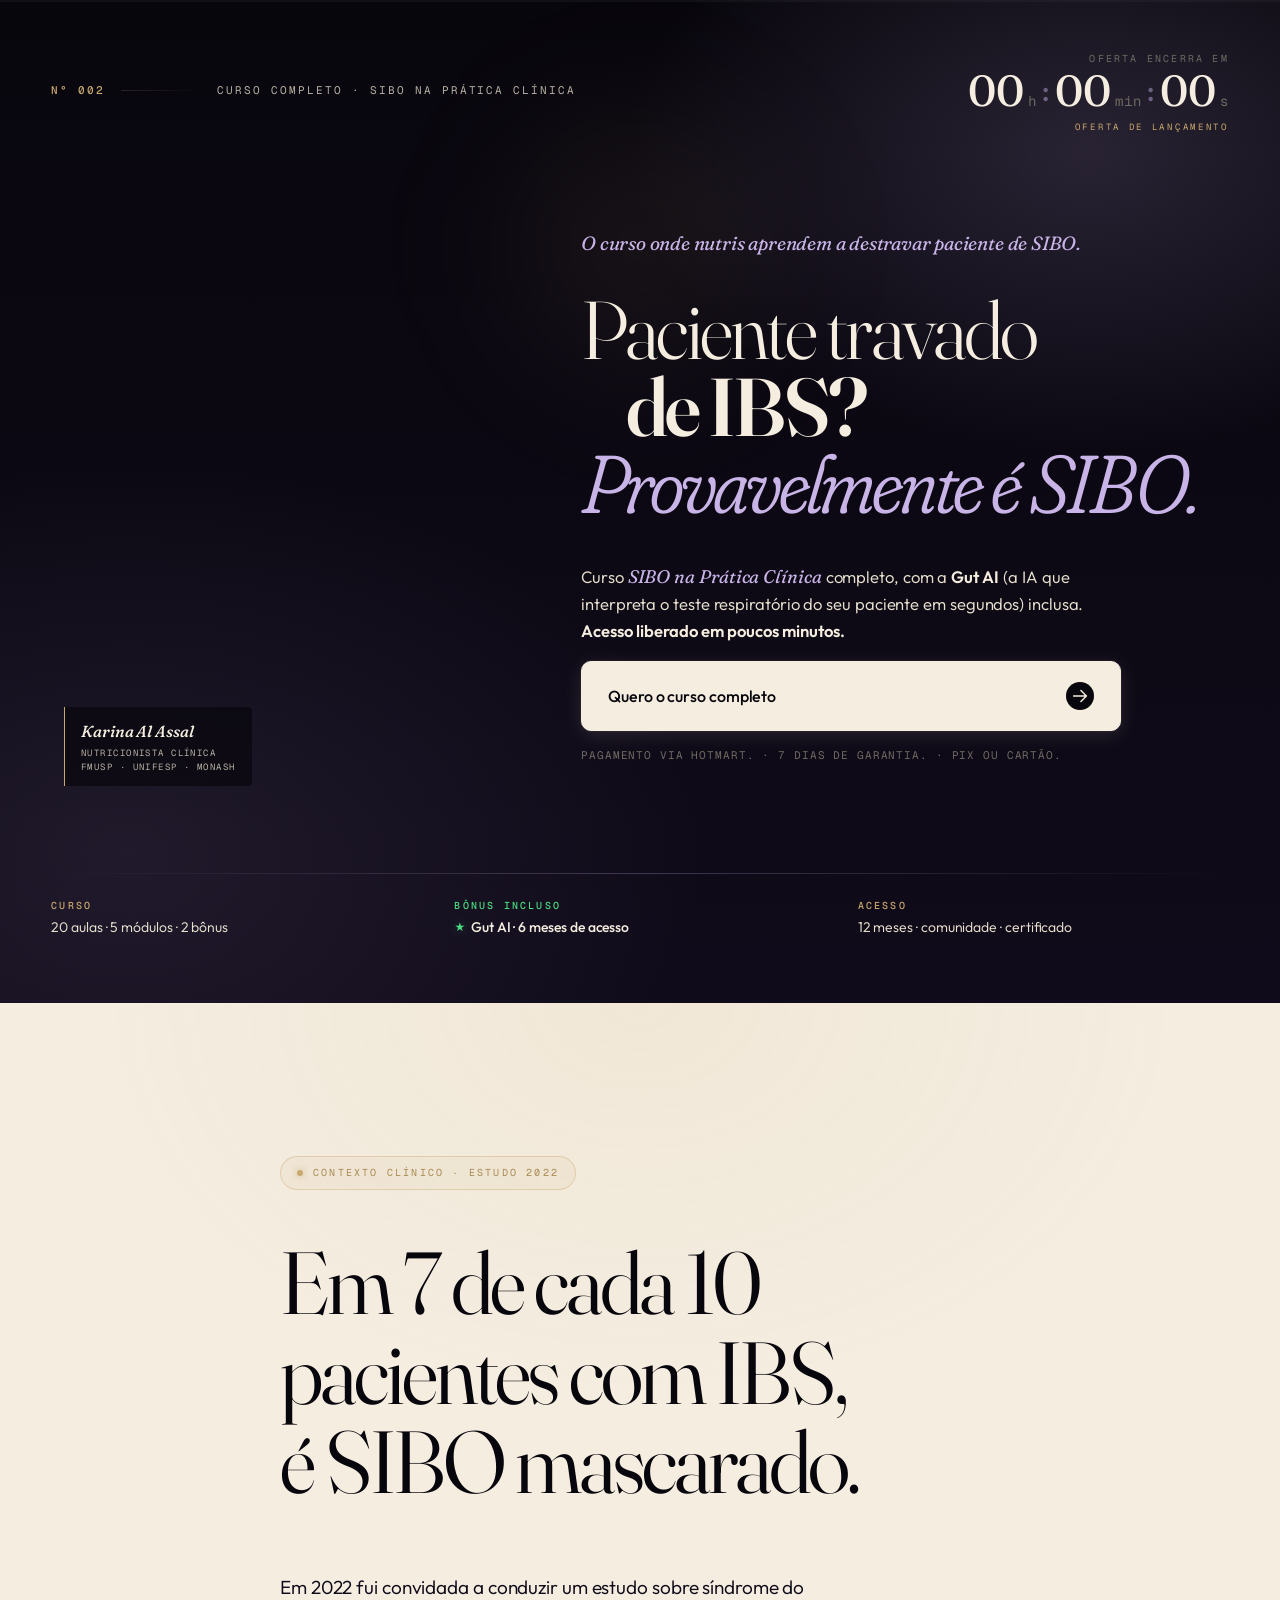
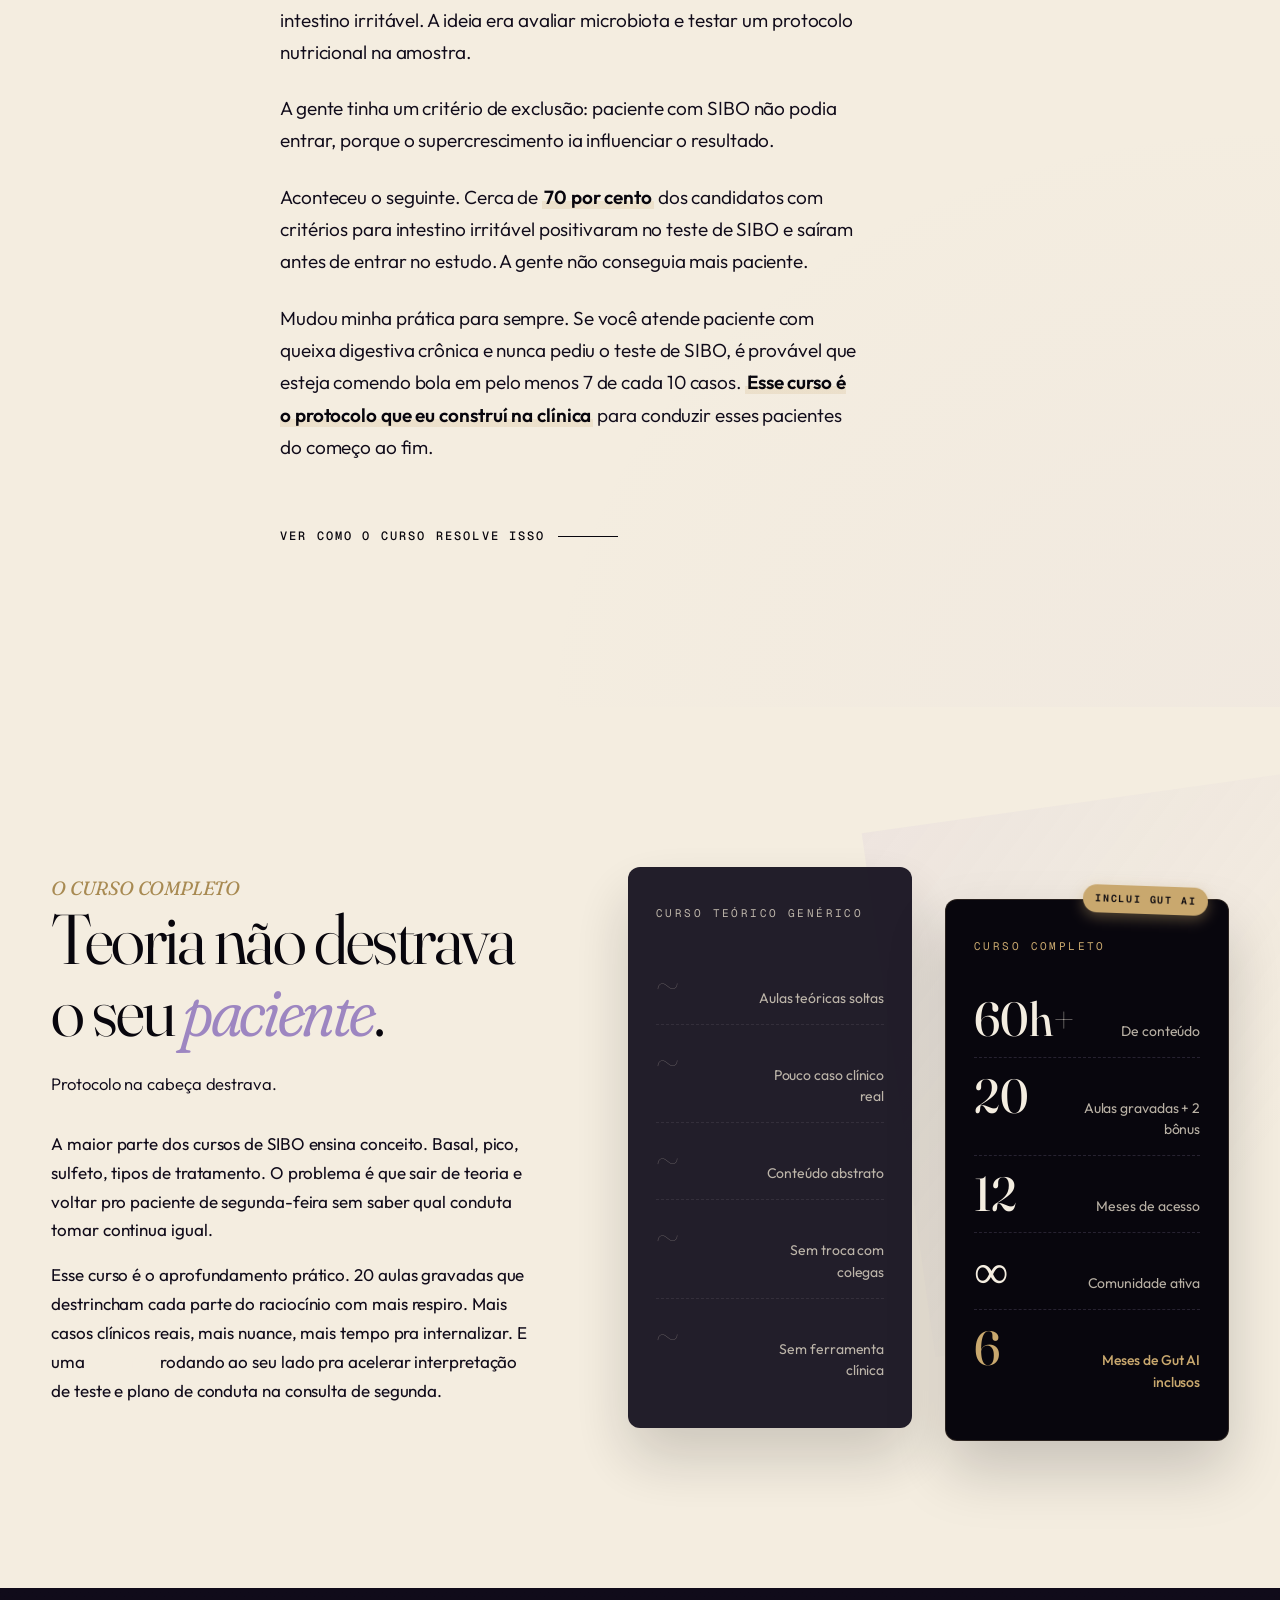
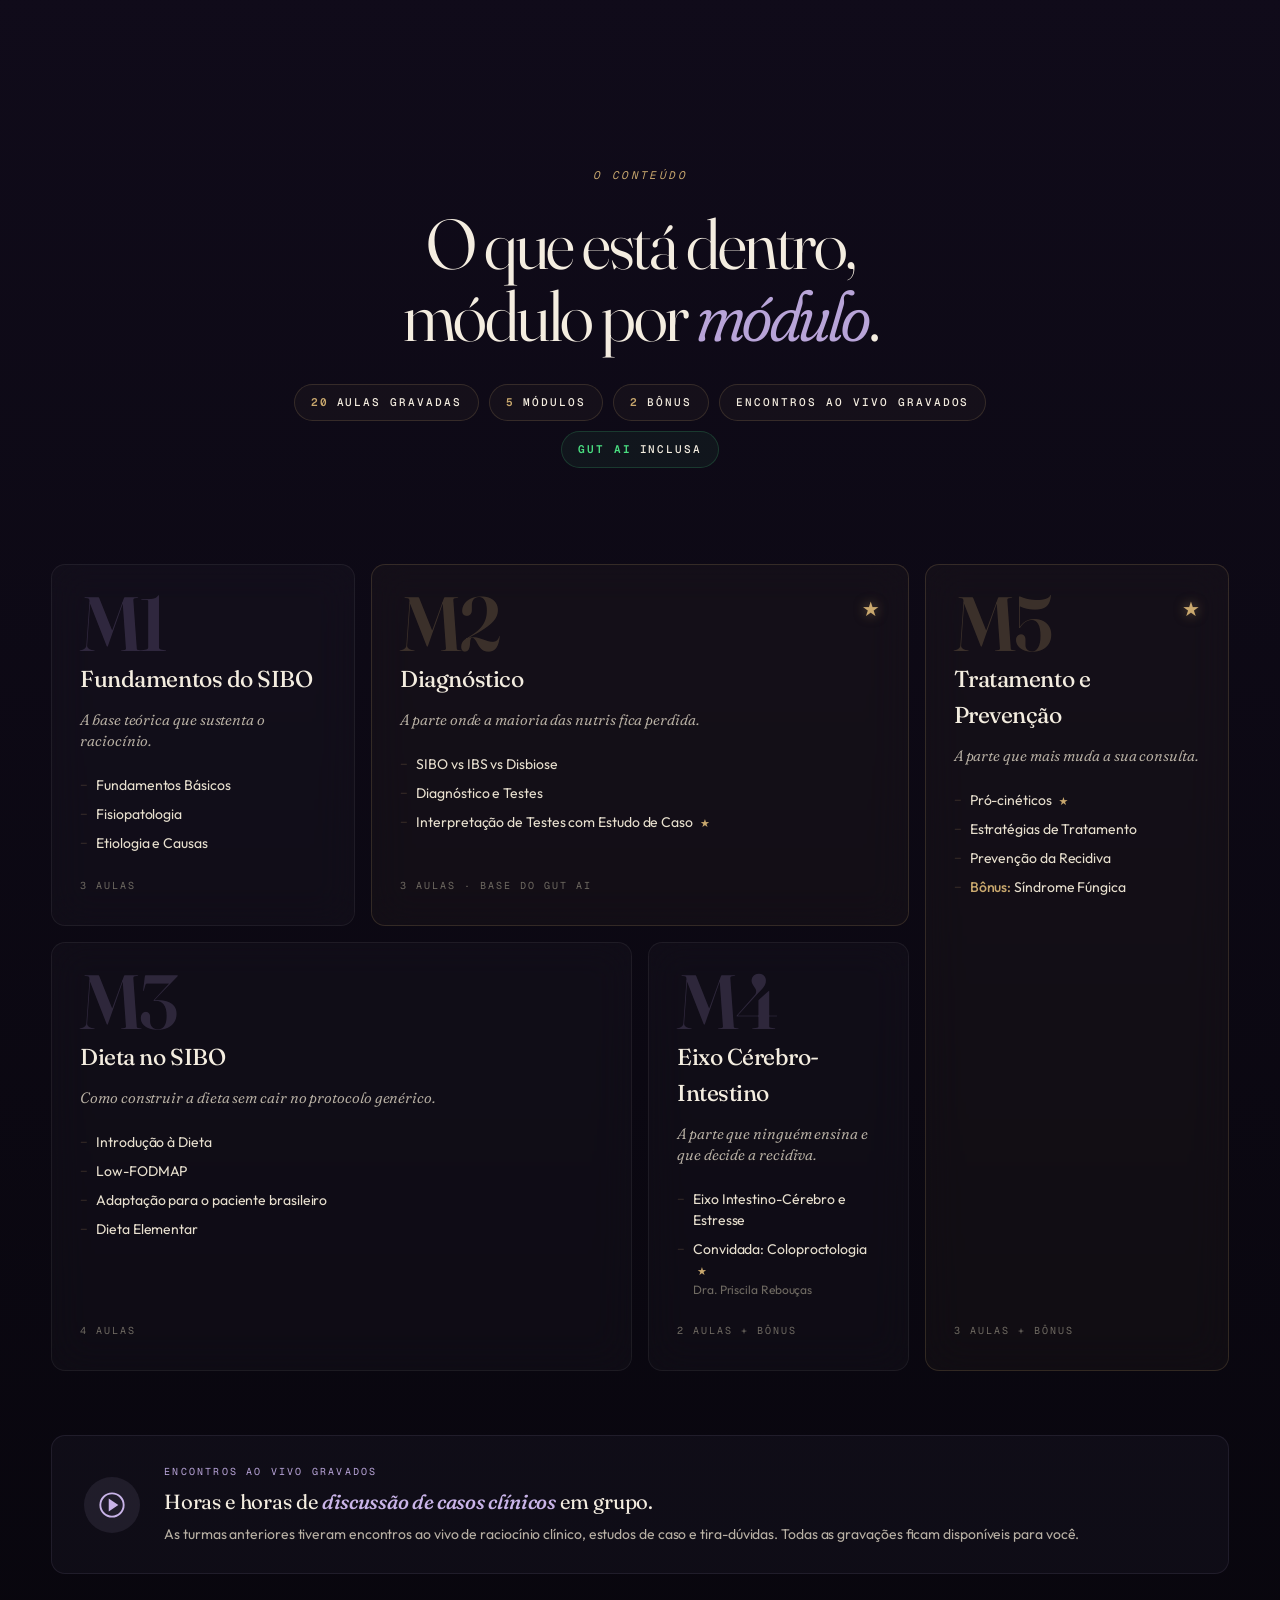
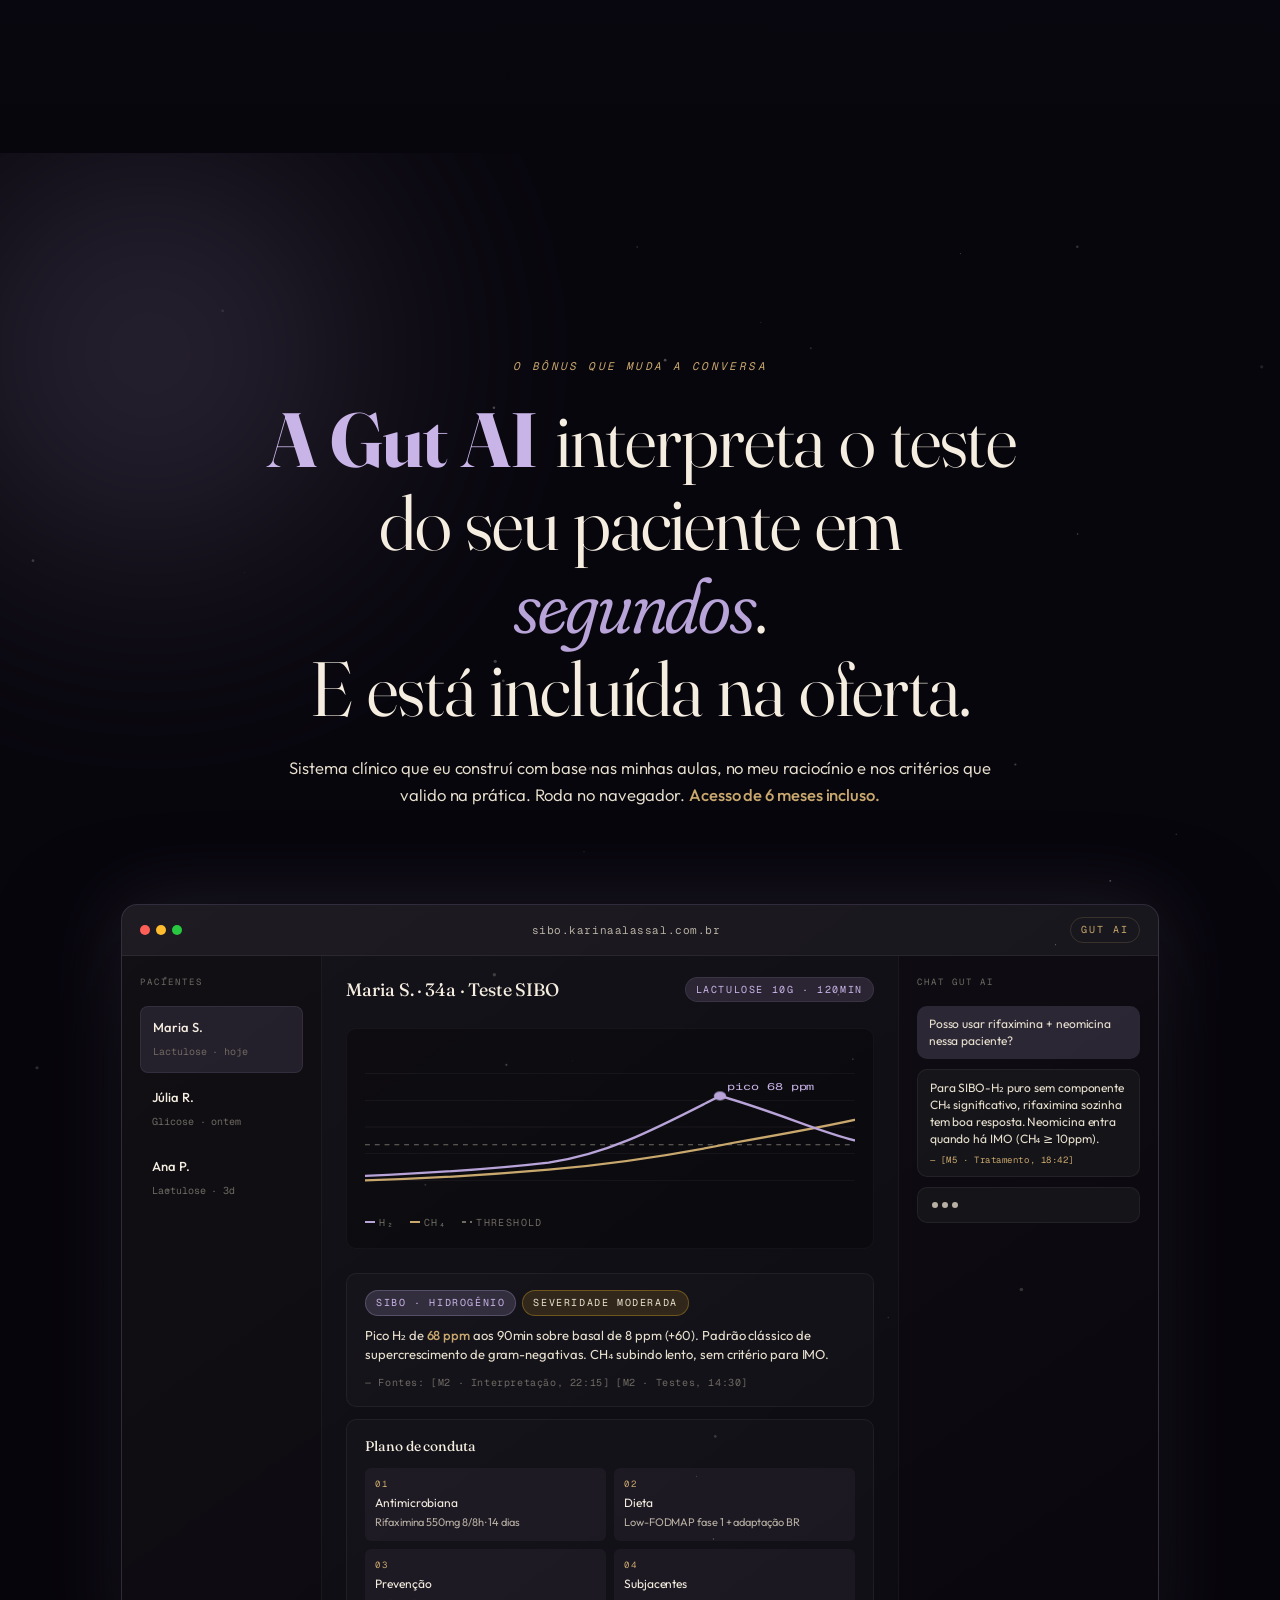
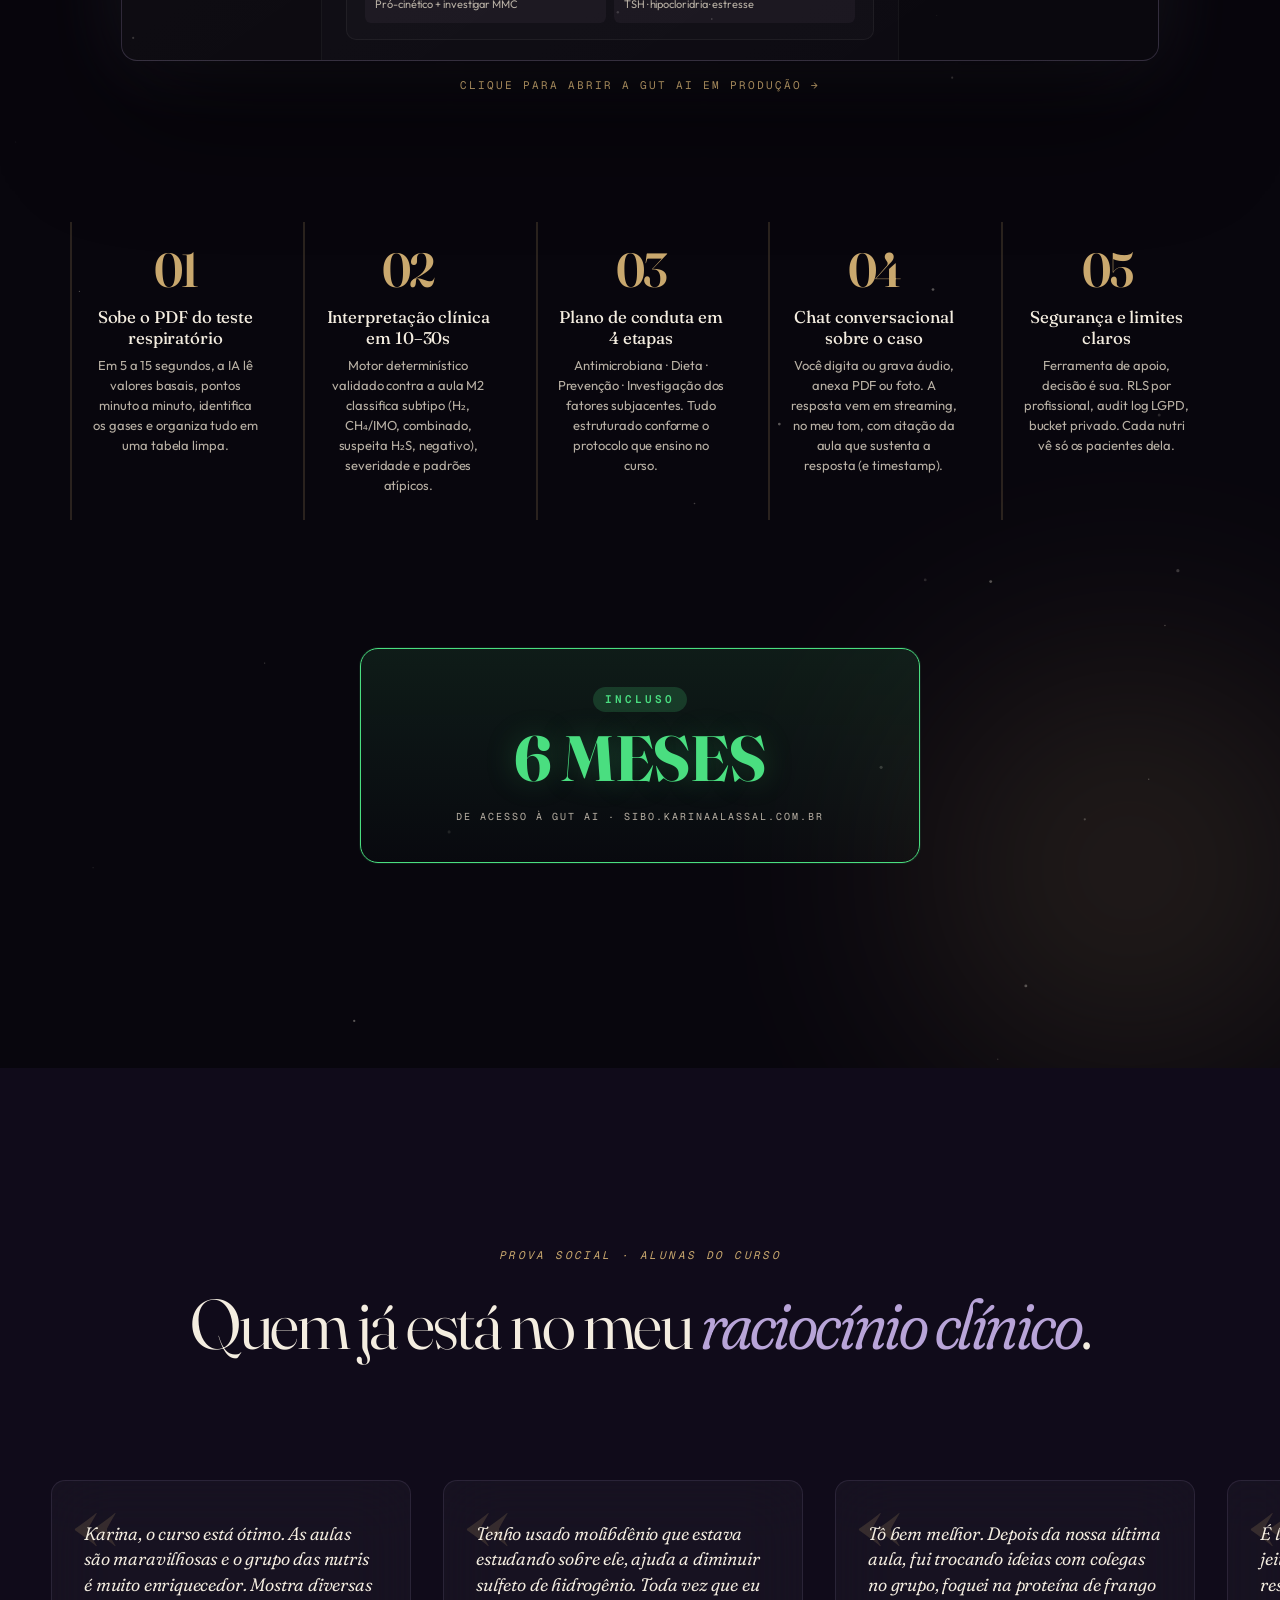
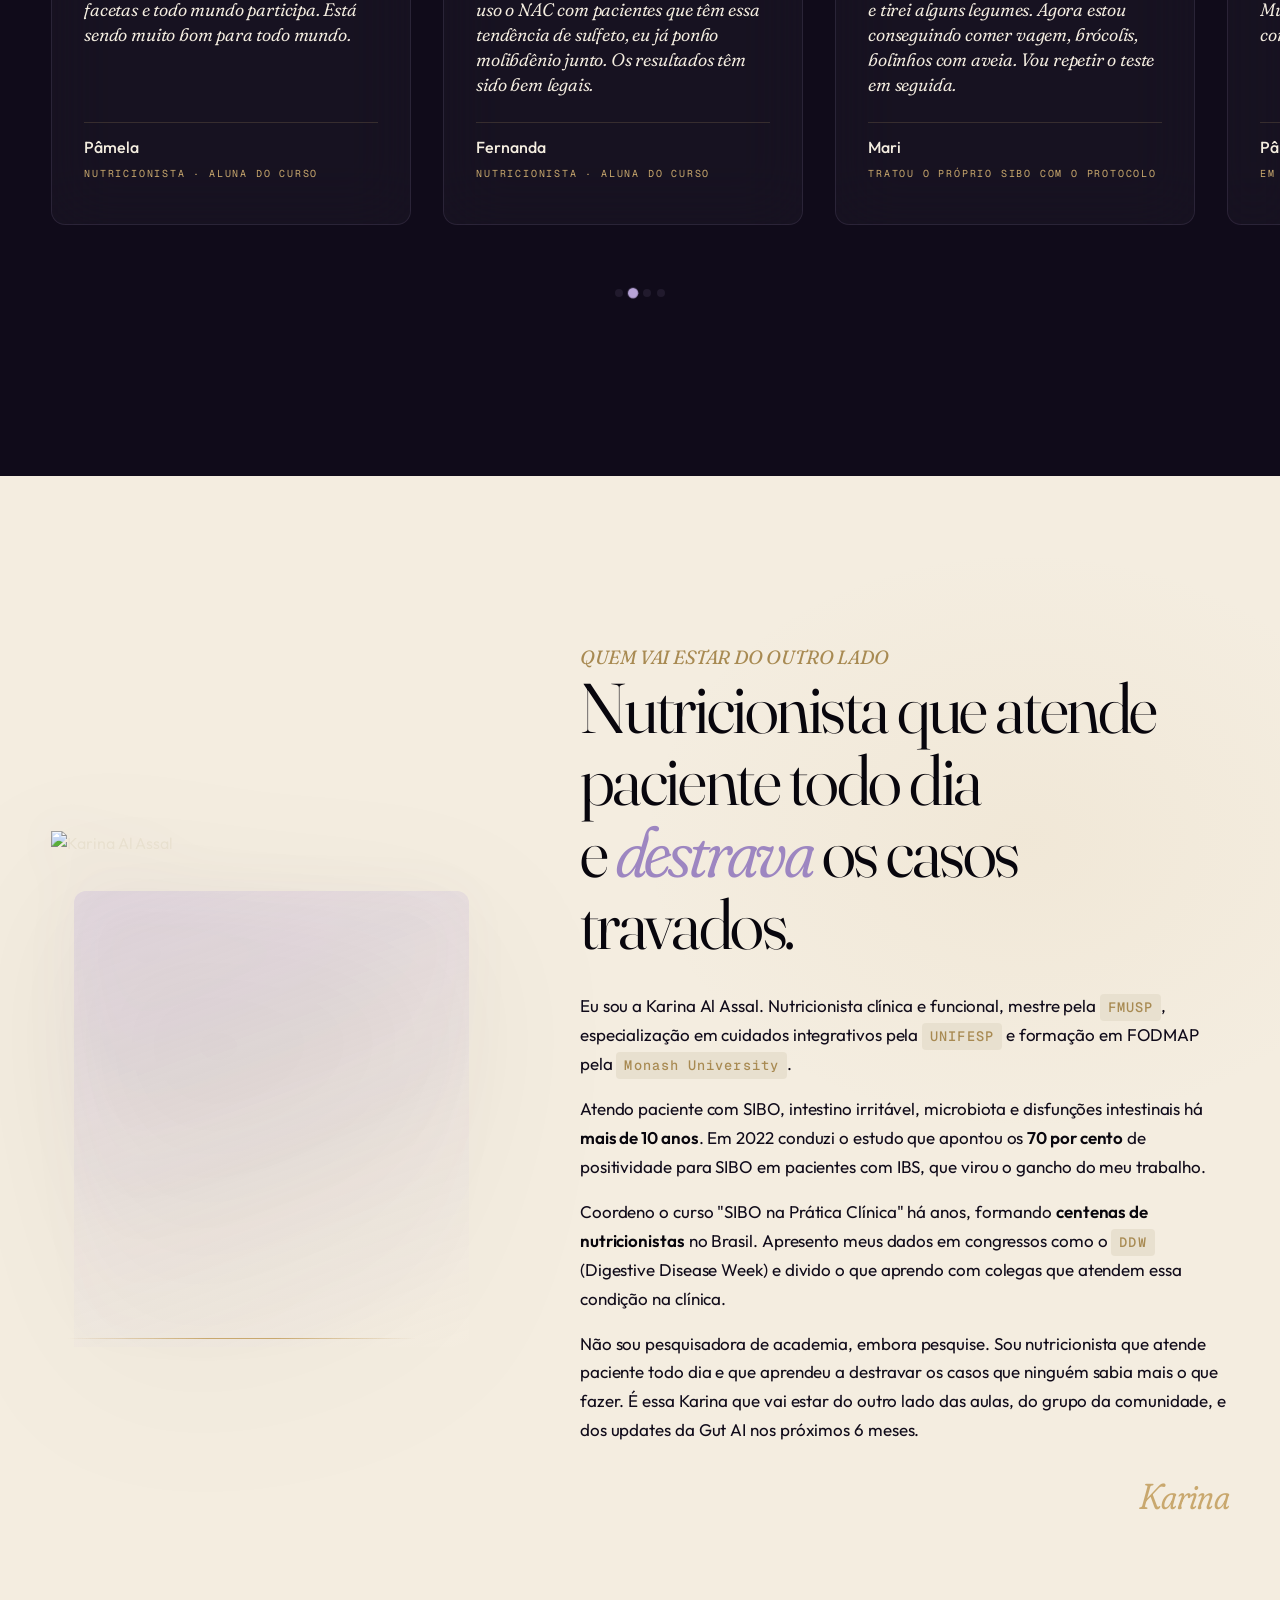
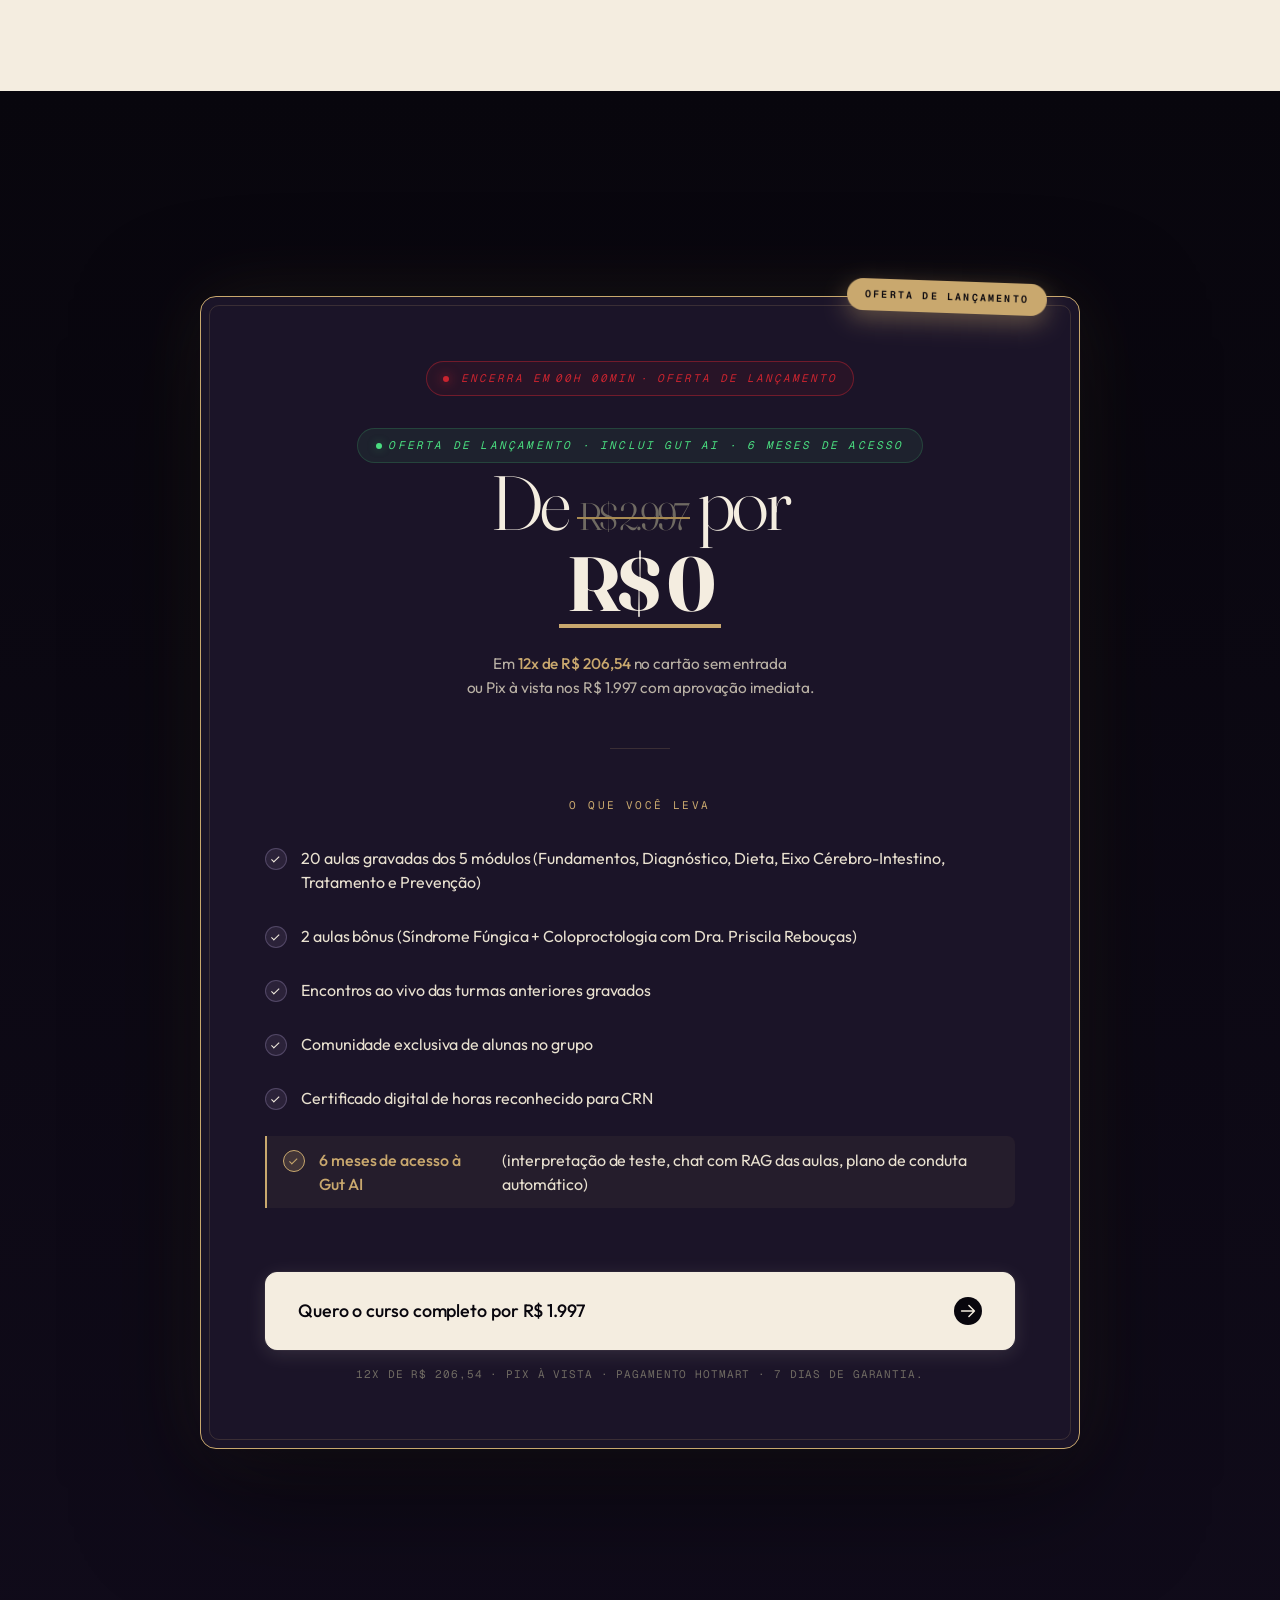
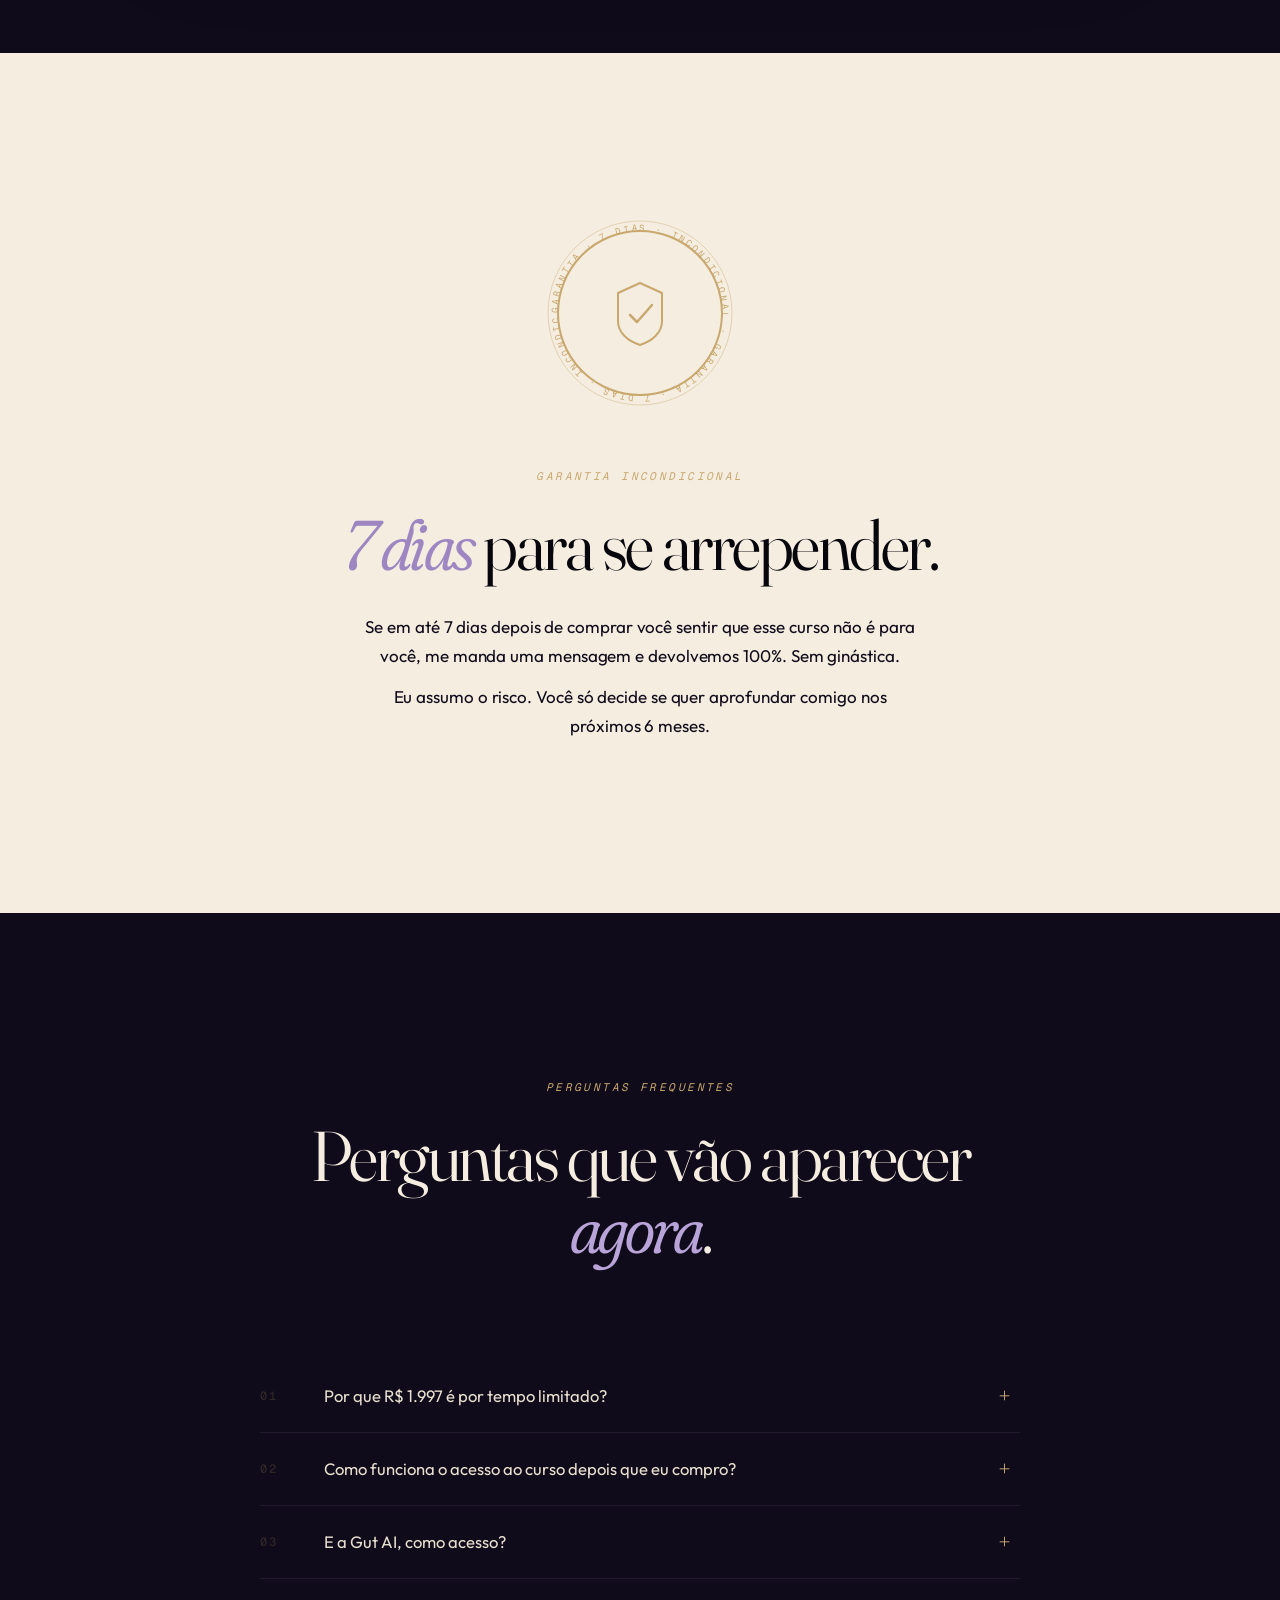
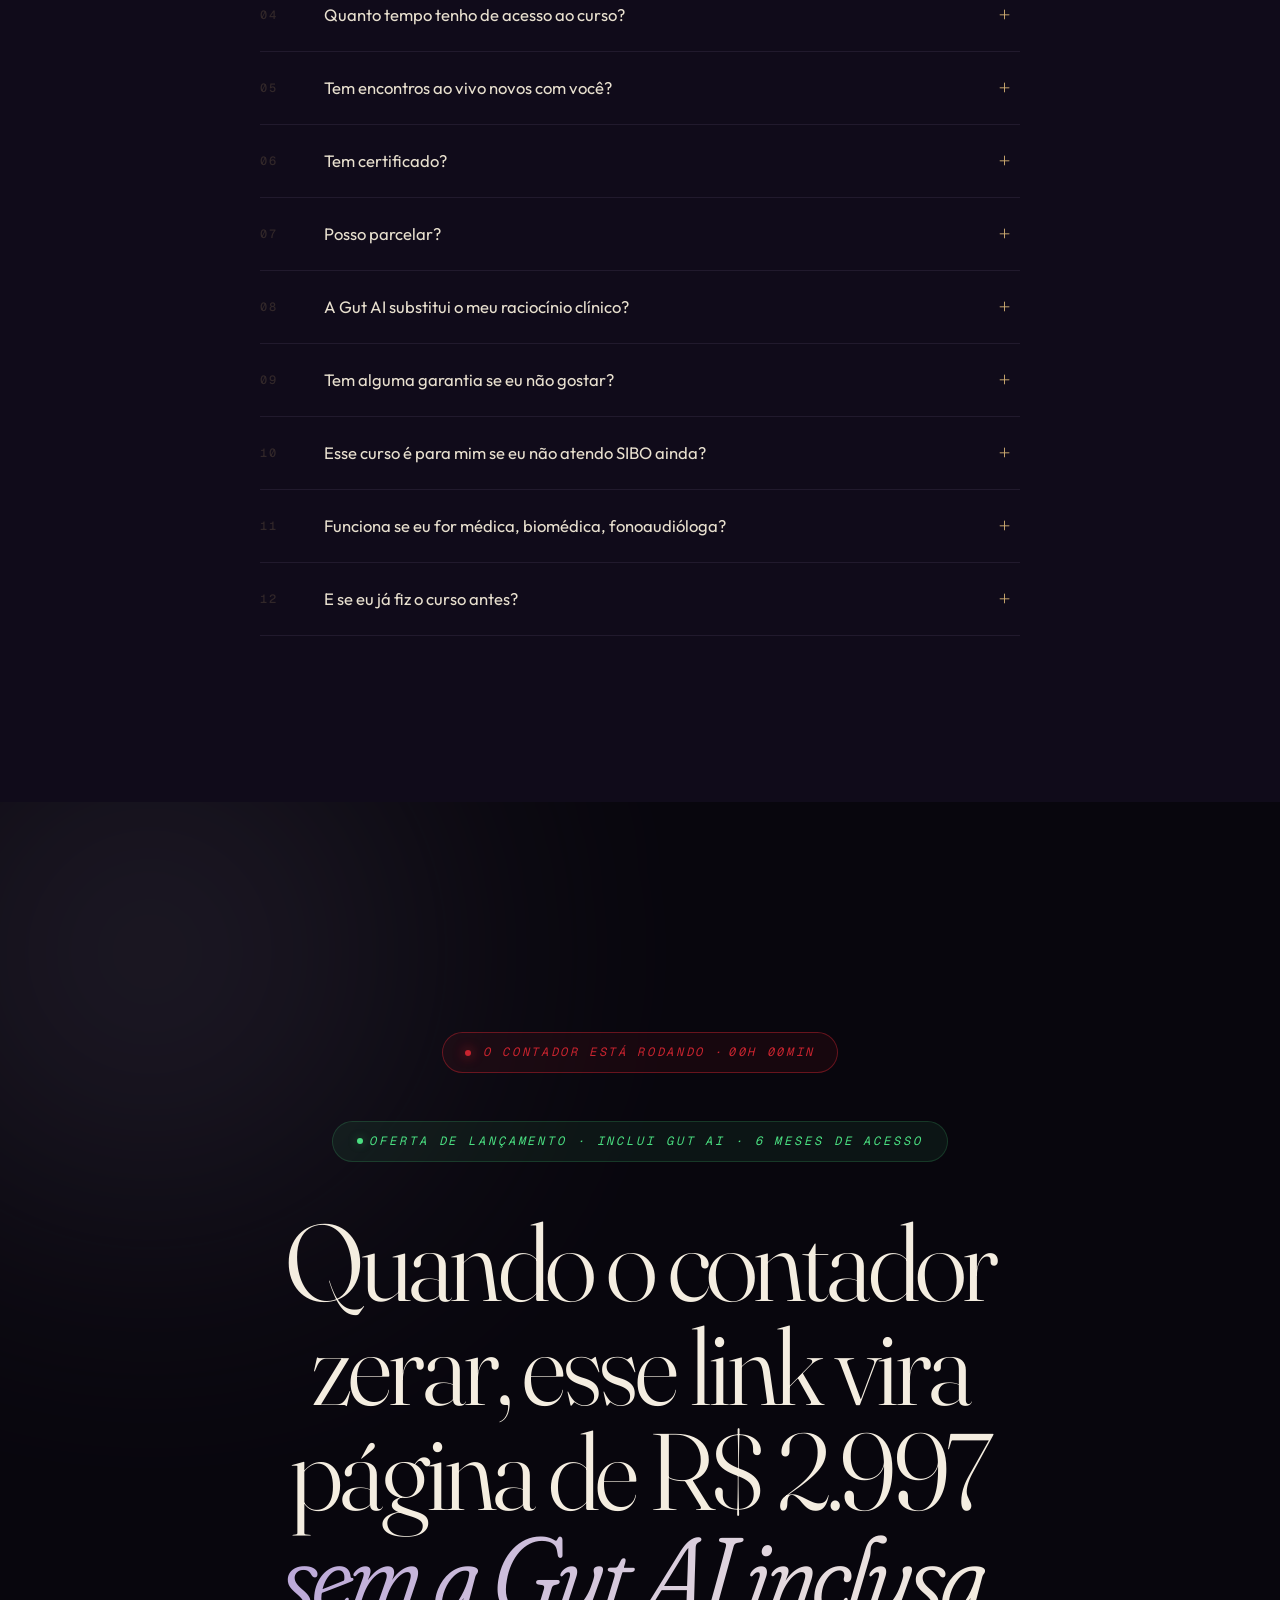
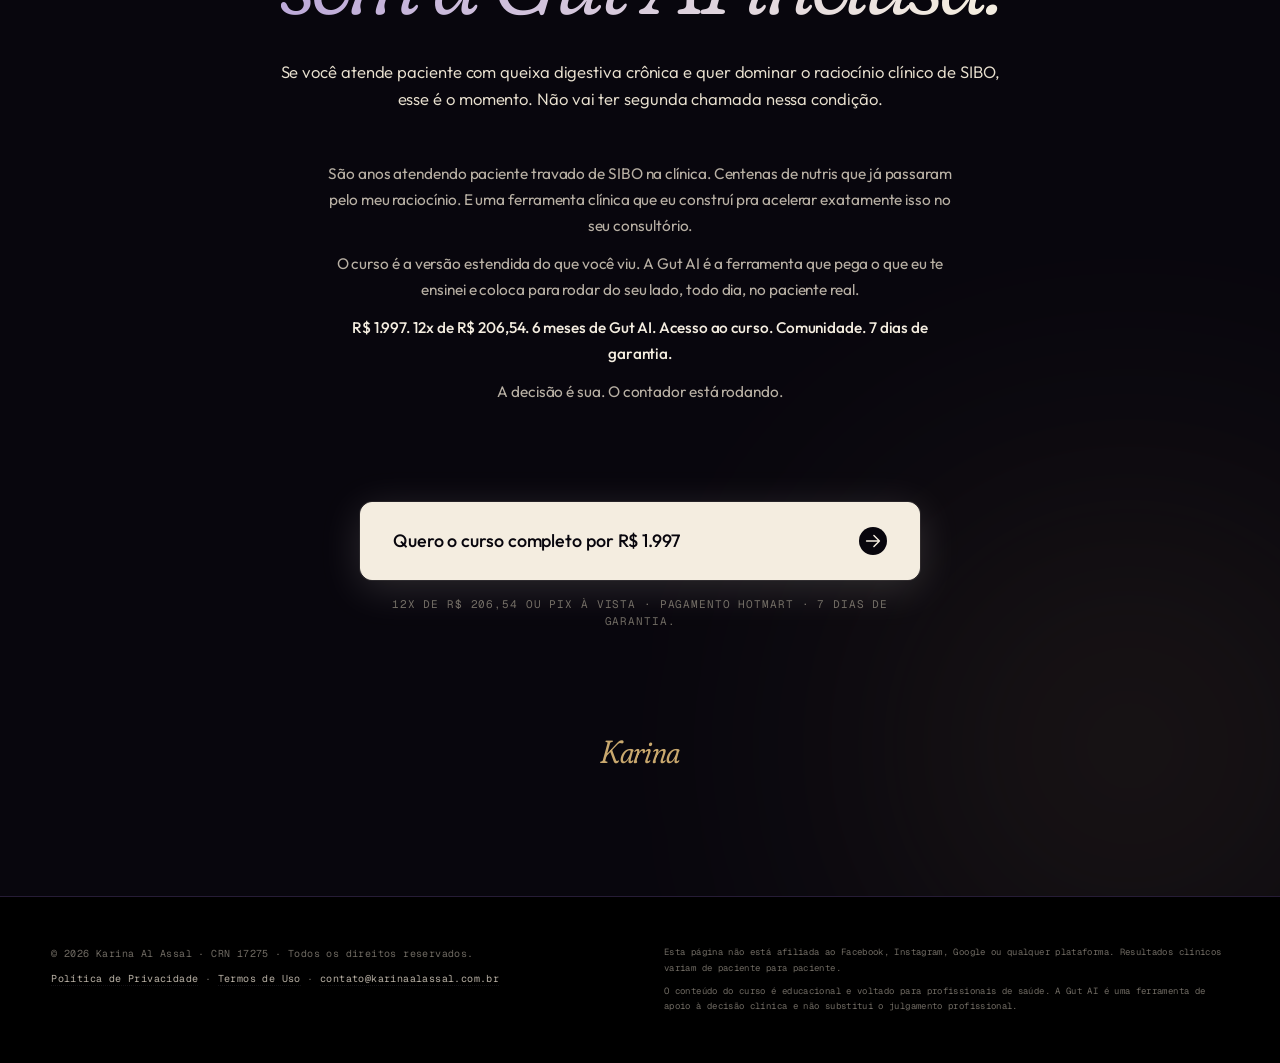
==== curso/index.html @ 221c82ac "LP curso — corrige typo no domínio da Gut AI sibo.karinalassal.com.br → sibo.karinaalassal.com.br (f" ====
<!DOCTYPE html>
<html lang="pt-BR" class="no-js">
<head>
<script>
document.documentElement.classList.replace('no-js','js');
(function(){
  // Countdown só fica ativo a partir de 28/05/2026 00h00 (BRT). Antes disso, mostra fallback atrativo.
  var activation = new Date('2026-05-28T00:00:00-03:00').getTime();
  document.documentElement.classList.add(Date.now() >= activation ? 'countdown-on' : 'countdown-pre');
})();
</script>
<meta charset="UTF-8" />
<meta name="viewport" content="width=device-width, initial-scale=1.0, viewport-fit=cover" />
<meta name="theme-color" content="#08060d" />

<title>SIBO na Prática Clínica · Curso completo com Gut AI · Karina Al Assal</title>
<meta name="description" content="Curso completo de SIBO com 20 aulas, comunidade de nutricionistas e a Gut AI (IA clínica para interpretação de testes) inclusa. Preço de lançamento R$ 1.997 (de R$ 2.997) por tempo limitado." />

<link rel="preconnect" href="https://fonts.googleapis.com" />
<link rel="preconnect" href="https://fonts.gstatic.com" crossorigin />
<link rel="stylesheet" href="https://fonts.googleapis.com/css2?family=Fraunces:ital,opsz,wght@0,9..144,300..700;1,9..144,300..700&family=Outfit:wght@300..600&family=Geist+Mono:wght@500&display=swap" />

<!-- Preload da hero image (LCP candidate desktop+mobile) -->
<link rel="preload" as="image"
      href="/.netlify/images?url=/curso/images/karina-cutout.png&w=600&q=85&fm=webp"
      imagesrcset="/.netlify/images?url=/curso/images/karina-cutout.png&w=420&q=85&fm=webp 420w,
                   /.netlify/images?url=/curso/images/karina-cutout.png&w=600&q=85&fm=webp 600w,
                   /.netlify/images?url=/curso/images/karina-cutout.png&w=900&q=85&fm=webp 900w,
                   /.netlify/images?url=/curso/images/karina-cutout.png&w=1200&q=85&fm=webp 1200w"
      imagesizes="(max-width: 900px) 80vw, 540px"
      fetchpriority="high" />

<style>:root{--ink-0:#08060d;--ink-1:#100b1a;--ink-2:#1b1428;--ink-3:#261c36;--lilac-1:#c9b4e8;--lilac-2:#b8a4d8;--lilac-3:#9d86c1;--lilac-soft:rgba(184,164,216,0.10);--lilac-medium:rgba(184,164,216,0.28);--cream-0:#f4ede0;--cream-1:#e8e0cf;--cream-2:#b8b0a4;--cream-3:#6f6a62;--cream-soft:rgba(244,237,224,0.08);--gold-1:#c9a86e;--gold-2:#a88a52;--gold-soft:rgba(201,168,110,0.18);--rouge:#c9242f;--green:#4ade80;--green-soft:rgba(74,222,128,0.18);--green-glow:rgba(74,222,128,0.35);--font-display:"Fraunces","Times New Roman",Georgia,serif;--font-body:"Outfit",system-ui,-apple-system,"Segoe UI",sans-serif;--font-mono:"Geist Mono","JetBrains Mono","SFMono-Regular",Menlo,Consolas,monospace;--s-1:4px;--s-2:8px;--s-3:12px;--s-4:16px;--s-5:24px;--s-6:32px;--s-7:48px;--s-8:64px;--s-9:96px;--s-10:128px;--s-11:160px;--container:1320px;--gutter:clamp(20px,4vw,56px);--r-sm:4px;--r-md:10px;--r-pill:999px;--ease-out:cubic-bezier(0.16,1,0.3,1);--ease-spring:cubic-bezier(0.34,1.56,0.64,1);--ease-smooth:cubic-bezier(0.65,0,0.35,1)}*,*::before,*::after{box-sizing:border-box;margin:0;padding:0}html{scroll-behavior:smooth;-webkit-text-size-adjust:100%;text-rendering:optimizeLegibility}body{background:var(--ink-0);color:var(--cream-1);font-family:var(--font-body);font-size:16px;font-weight:400;line-height:1.55;letter-spacing:-0.005em;min-height:100vh;overflow-x:hidden;-webkit-font-smoothing:antialiased;-moz-osx-font-smoothing:grayscale;font-feature-settings:"kern" 1,"liga" 1,"calt" 1}img,svg,video{display:block;max-width:100%;height:auto}a{color:inherit;text-decoration:none}::selection{background:var(--lilac-medium);color:var(--cream-0)}[data-countdown-pre]{display:none}html.countdown-pre [data-countdown-on]{display:none !important}html.countdown-pre [data-countdown-pre]{display:revert}html.countdown-pre .prelaunch-badge{display:flex}html.countdown-pre .sb-pre{display:flex}.noise{position:fixed;inset:0;z-index:1;pointer-events:none;opacity:0.045;mix-blend-mode:overlay;background-image:url("data:image/svg+xml;utf8,<svg xmlns='http://www.w3.org/2000/svg' width='220' height='220'><filter id='n'><feTurbulence type='fractalNoise' baseFrequency='0.9' numOctaves='2' stitchTiles='stitch'/></filter><rect width='100%25' height='100%25' filter='url(%23n)'/></svg>")}.vignette{position:fixed;inset:0;z-index:1;pointer-events:none;background:radial-gradient(ellipse 110% 80% at 50% 40%,transparent 35%,rgba(8,6,13,0.45) 80%,rgba(8,6,13,0.85) 100%)}.hero{position:relative;z-index:2;padding:clamp(24px,3.5vw,44px) var(--gutter) clamp(40px,5vw,72px);display:block;overflow:hidden;isolation:isolate}.hero::before{content:"";position:absolute;inset:0;z-index:-1;background:radial-gradient(ellipse 60% 50% at 85% 15%,rgba(184,164,216,0.18),transparent 60%),radial-gradient(ellipse 70% 60% at 10% 85%,rgba(184,164,216,0.10),transparent 65%),linear-gradient(180deg,var(--ink-0) 0%,var(--ink-1) 100%)}.hero::after{content:"";position:absolute;top:5%;left:35%;width:30vw;height:30vw;z-index:-1;background:radial-gradient(circle,rgba(201,168,110,0.10),transparent 70%);filter:blur(60px);pointer-events:none}.hero__container{width:100%;max-width:var(--container);margin:0 auto;display:flex;flex-direction:column;gap:clamp(28px,3.5vw,56px)}.hero__header{display:grid;grid-template-columns:1fr auto;align-items:center;gap:var(--s-6)}.hero__marker{display:flex;align-items:center;gap:var(--s-4);font-family:var(--font-mono);font-size:11px;letter-spacing:0.18em;text-transform:uppercase;color:var(--cream-2)}.marker__id{color:var(--gold-1);font-weight:500}.marker__rule{flex:1;max-width:80px;height:1px;background:linear-gradient(90deg,var(--gold-soft),transparent)}.marker__edition{color:var(--cream-2)}.hero__countdown{display:flex;flex-direction:column;align-items:flex-end;gap:var(--s-2);text-align:right}.countdown__label{font-family:var(--font-mono);font-size:10px;letter-spacing:0.22em;text-transform:uppercase;color:var(--cream-3)}.countdown__clock{display:flex;align-items:baseline;gap:6px;font-family:var(--font-display);font-variation-settings:"opsz" 30,"wght" 400,"SOFT" 0;font-size:clamp(32px,3.4vw,44px);color:var(--cream-0);line-height:1;font-feature-settings:"tnum" 1}.cd__group{display:inline-flex;align-items:baseline;gap:2px}.cd__num{display:inline-block;min-width:1.4ch;text-align:center;font-variation-settings:"opsz" 30,"wght" 450,"SOFT" 30}.cd__unit{font-family:var(--font-mono);font-size:0.32em;font-weight:400;color:var(--cream-3);letter-spacing:0.05em;margin-left:2px}.cd__sep{color:var(--lilac-2);font-weight:200;opacity:0.5;font-size:0.7em;align-self:center;animation:blink 1s ease-in-out infinite}@keyframes blink{0%,100%{opacity:0.5}50%{opacity:1}}.countdown__hint{font-family:var(--font-mono);font-size:9px;letter-spacing:0.3em;text-transform:uppercase;color:var(--gold-1);margin-top:var(--s-1)}.prelaunch-badge{flex-direction:column;align-items:flex-end;gap:var(--s-2);text-align:right;max-width:340px}.prelaunch-badge__eyebrow{font-family:var(--font-mono);font-size:10px;letter-spacing:0.28em;text-transform:uppercase;color:var(--green);font-weight:600}.prelaunch-badge__core{display:flex;align-items:center;gap:var(--s-3);padding:14px 20px;background:rgba(74,222,128,0.07);border:1px solid var(--green-soft);border-radius:14px;box-shadow:0 0 0 1px rgba(74,222,128,0.08);animation:prelaunch-pulse 3s ease-in-out infinite}@keyframes prelaunch-pulse{0%,100%{box-shadow:0 0 0 1px rgba(74,222,128,0.08),0 0 0 rgba(74,222,128,0)}50%{box-shadow:0 0 0 1px rgba(74,222,128,0.18),0 0 32px rgba(74,222,128,0.25)}}.prelaunch-badge__star{font-size:28px;color:var(--green);filter:drop-shadow(0 0 12px var(--green-glow));line-height:1}.prelaunch-badge__body{display:flex;flex-direction:column;gap:2px;text-align:left}.prelaunch-badge__title{font-family:var(--font-display);font-variation-settings:"opsz" 30,"wght" 500,"SOFT" 0;font-size:clamp(18px,1.6vw,22px);color:var(--cream-0);letter-spacing:-0.015em;line-height:1.1}.prelaunch-badge__sub{font-family:var(--font-body);font-size:12px;color:var(--cream-2);font-weight:400;letter-spacing:-0.005em}.prelaunch-badge__hint{font-family:var(--font-display);font-variation-settings:"opsz" 30,"wght" 400,"SOFT" 80;font-style:italic;font-size:13px;color:var(--lilac-1);letter-spacing:-0.005em}@media (max-width:768px){.prelaunch-badge{align-items:flex-start;text-align:left;max-width:100%;border-top:1px solid var(--lilac-soft);padding-top:var(--s-4)}}.hero__content{display:flex;flex-direction:column;gap:clamp(24px,2.5vw,36px);min-width:0}.eyebrow{display:block;font-family:var(--font-display);font-variation-settings:"opsz" 30,"wght" 400,"SOFT" 50;font-style:italic;font-size:clamp(17px,1.5vw,22px);color:var(--lilac-1);letter-spacing:-0.01em}.display{font-family:var(--font-display);font-variation-settings:"opsz" 144,"wght" 320,"SOFT" 0;font-size:clamp(48px,6.4vw,108px);line-height:0.94;letter-spacing:-0.035em;color:var(--cream-0);font-weight:400}.display__line{display:block}.display__line--accent{color:var(--cream-0);font-variation-settings:"opsz" 144,"wght" 600,"SOFT" 0;padding-left:clamp(24px,3.5vw,60px)}.display__italic{font-style:italic;font-variation-settings:"opsz" 144,"wght" 320,"SOFT" 100;color:var(--lilac-1)}.hero__main{display:grid;grid-template-columns:minmax(0,0.85fr) minmax(0,1.15fr);gap:clamp(32px,4vw,72px);align-items:center;min-height:clamp(520px,70vh,720px)}.hero__cta{display:flex;flex-direction:column;gap:var(--s-4);max-width:540px;margin-top:var(--s-2)}.hero__lede{font-family:var(--font-body);font-size:clamp(16px,1.3vw,18px);line-height:1.6;color:var(--cream-1);font-weight:350;letter-spacing:-0.005em}.hero__lede em{font-family:var(--font-display);font-style:italic;font-variation-settings:"opsz" 30,"wght" 400,"SOFT" 50;color:var(--lilac-1);font-size:1.1em}.hero__lede strong{font-weight:600;color:var(--cream-0);letter-spacing:0}.hero__price{font-family:var(--font-display);font-variation-settings:"opsz" 30,"wght" 500,"SOFT" 0;color:var(--gold-1);font-size:1.15em;white-space:nowrap}.cta{position:relative;display:inline-flex;align-items:center;justify-content:space-between;gap:var(--s-4);padding:20px 26px;background:var(--cream-0);color:var(--ink-0);font-family:var(--font-body);font-weight:500;font-size:16px;letter-spacing:-0.005em;border-radius:var(--r-md);border:1px solid var(--cream-0);cursor:pointer;transition:transform 0.4s var(--ease-out),background 0.3s var(--ease-out),box-shadow 0.4s var(--ease-out);will-change:transform;box-shadow:0 4px 20px rgba(244,237,224,0.12),0 0 0 1px rgba(244,237,224,0.04)}.cta:hover{background:var(--lilac-1);border-color:var(--lilac-1);box-shadow:0 8px 32px rgba(201,180,232,0.35),0 0 0 1px rgba(201,180,232,0.2)}.cta__label{flex:1;text-align:left}.cta__arrow{display:inline-flex;align-items:center;justify-content:center;width:28px;height:28px;border-radius:50%;background:var(--ink-0);color:var(--cream-0);transition:transform 0.4s var(--ease-spring)}.cta:hover .cta__arrow{transform:translateX(4px) rotate(-8deg)}.hero__micro{font-family:var(--font-mono);font-size:11px;letter-spacing:0.08em;text-transform:uppercase;color:var(--cream-3);line-height:1.6}.hero__photo{position:relative;align-self:stretch;margin-left:calc(var(--gutter) * -1);margin-bottom:calc(clamp(40px,5vw,72px) * -1);margin-top:calc(clamp(24px,3.5vw,44px) * -1);display:flex;align-items:flex-end;justify-content:center;width:100%;overflow:visible}.hero__photo img{width:100%;height:auto;max-height:calc(100vh+40px);object-fit:contain;object-position:bottom center;filter:drop-shadow(0 40px 80px rgba(0,0,0,0.55)) drop-shadow(0 0 100px rgba(184,164,216,0.18))}.photo__credit{position:absolute;bottom:clamp(56px,7vw,96px);left:clamp(40px,5vw,80px);display:flex;flex-direction:column;gap:4px;padding:12px 16px;max-width:min(320px,calc(100% - clamp(80px,10vw,160px)));background:rgba(8,6,13,0.68);backdrop-filter:blur(10px);-webkit-backdrop-filter:blur(10px);border-left:1px solid var(--gold-1);border-radius:0 var(--r-sm) var(--r-sm) 0}.credit__name{font-family:var(--font-display);font-style:italic;font-variation-settings:"opsz" 14,"wght" 500,"SOFT" 50;font-size:16px;color:var(--cream-0)}.credit__role{font-family:var(--font-mono);font-size:9px;letter-spacing:0.16em;text-transform:uppercase;color:var(--cream-2);line-height:1.5}.hero__meta{padding-top:var(--s-4)}.meta__rule{display:block;height:1px;background:linear-gradient(90deg,transparent,var(--lilac-medium),transparent);margin-bottom:var(--s-5)}.meta__cols{display:grid;grid-template-columns:repeat(3,1fr);gap:var(--s-6)}.meta__cols>div{display:flex;flex-direction:column;gap:4px}.meta__key{font-family:var(--font-mono);font-size:10px;letter-spacing:0.22em;text-transform:uppercase;color:var(--gold-1);font-weight:500}.meta__val{font-family:var(--font-body);font-size:14px;color:var(--cream-1);font-weight:350;letter-spacing:-0.005em}.meta__cols>div.is-bonus .meta__key{color:var(--green)}.meta__cols>div.is-bonus .meta__val{color:var(--cream-0);font-weight:500}.meta__cols>div.is-bonus .meta__val::before{content:"★";display:inline-block;margin-right:6px;color:var(--green);filter:drop-shadow(0 0 6px var(--green-glow));font-size:0.85em;vertical-align:1px}.confidencial{position:relative;z-index:2;background:var(--cream-0);color:var(--ink-0);padding:clamp(80px,12vw,180px) var(--gutter);isolation:isolate;overflow:hidden}.confidencial::before{content:"";position:absolute;inset:0;z-index:-1;background:radial-gradient(ellipse 70% 50% at 50% 0%,rgba(201,168,110,0.08),transparent 60%),radial-gradient(ellipse 90% 70% at 100% 100%,rgba(184,164,216,0.06),transparent 65%)}.confidencial__inner{max-width:720px;margin:0 auto;text-align:left}.confidencial__tag{display:inline-flex;align-items:center;gap:10px;padding:8px 16px;border:1px solid rgba(201,168,110,0.4);background:rgba(201,168,110,0.08);border-radius:var(--r-pill);font-family:var(--font-mono);font-size:10px;letter-spacing:0.22em;text-transform:uppercase;color:var(--gold-2);margin-bottom:var(--s-7)}.tag__dot{width:6px;height:6px;border-radius:50%;background:var(--gold-1);box-shadow:0 0 8px var(--gold-1);animation:pulse-dot 2s ease-in-out infinite}@keyframes pulse-dot{0%,100%{opacity:1;transform:scale(1)}50%{opacity:0.5;transform:scale(0.85)}}.confidencial__h2{font-family:var(--font-display);font-variation-settings:"opsz" 144,"wght" 350,"SOFT" 0;font-size:clamp(40px,7vw,88px);line-height:1.02;letter-spacing:-0.035em;color:var(--ink-0);margin-bottom:var(--s-8);max-width:600px}.confidencial__body{display:flex;flex-direction:column;gap:var(--s-5);max-width:580px}.confidencial__body p{font-family:var(--font-body);font-size:clamp(17px,1.6vw,19px);line-height:1.7;color:var(--ink-1);font-weight:350;letter-spacing:-0.005em}.confidencial__body p strong{font-weight:600;color:var(--ink-0);background:linear-gradient(180deg,transparent 65%,var(--gold-soft) 65%);padding:0 2px}.strike{text-decoration:line-through;text-decoration-color:var(--gold-2);text-decoration-thickness:2px;color:var(--cream-3);font-feature-settings:"tnum" 1}.confidencial__cta{display:inline-flex;align-items:center;gap:var(--s-3);margin-top:var(--s-8);font-family:var(--font-mono);font-size:12px;letter-spacing:0.18em;text-transform:uppercase;color:var(--ink-0);font-weight:500;position:relative;padding-bottom:8px}.confidencial__cta__rule{width:60px;height:1px;background:var(--ink-0);transition:width 0.4s var(--ease-out)}.confidencial__cta:hover .confidencial__cta__rule{width:100px;background:var(--gold-1)}@keyframes fade-up{from{opacity:0;transform:translateY(24px)}to{opacity:1;transform:translateY(0)}}[data-reveal]{animation:fade-up 0.9s var(--ease-out) both}[data-reveal]:nth-child(1){animation-delay:0.05s}[data-reveal]:nth-child(2){animation-delay:0.15s}[data-reveal]:nth-child(3){animation-delay:0.25s}[data-reveal]:nth-child(4){animation-delay:0.35s}[data-reveal]:nth-child(5){animation-delay:0.45s}[data-reveal]:nth-child(6){animation-delay:0.55s}[data-reveal]:nth-child(7){animation-delay:0.65s}[data-reveal]:nth-child(8){animation-delay:0.75s}@media (max-width:1100px){.hero__main{grid-template-columns:minmax(0,0.9fr) minmax(0,1.1fr);gap:clamp(20px,3vw,48px);min-height:clamp(480px,60vh,640px)}.display{font-size:clamp(48px,7.5vw,92px)}}@media (max-width:768px){.hero{padding:24px 20px 40px}.hero__container{gap:var(--s-6)}.hero__header{grid-template-columns:1fr;gap:var(--s-4)}.marker__rule{max-width:40px}.hero__countdown{align-items:flex-start;text-align:left;border-top:1px solid var(--lilac-soft);padding-top:var(--s-4)}.countdown__clock{font-size:clamp(36px,11vw,48px)}.hero__main{grid-template-columns:1fr;gap:var(--s-7);align-items:start;min-height:auto}.hero__content{order:1;gap:var(--s-5)}.hero__photo{order:2;max-width:320px;margin:0 auto -32px;align-self:center}.hero__photo img{max-height:480px}.display{font-size:clamp(44px,12vw,72px);line-height:0.96}.display__line--accent{padding-left:clamp(20px,5vw,40px)}.hero__cta{max-width:100%}.hero__lede{font-size:15px}.cta{width:100%;padding:18px 22px}.photo__credit{position:static;margin-top:var(--s-3);padding:8px 12px;border-radius:var(--r-sm);background:rgba(8,6,13,0.4);align-self:flex-start}.meta__cols{grid-template-columns:1fr;gap:var(--s-4)}.meta__cols>div{flex-direction:row;align-items:baseline;gap:var(--s-3)}.meta__key{min-width:70px}.confidencial{padding:72px 20px}.confidencial__h2{font-size:clamp(36px,9vw,56px)}}@media (hover:none){.cta:hover{background:var(--cream-0);border-color:var(--cream-0)}.cta:hover .cta__arrow{transform:none}}.container{width:100%;max-width:var(--container);margin:0 auto;padding-left:var(--gutter);padding-right:var(--gutter)}.container--narrow{max-width:880px}.container--wide{max-width:1480px}.eyebrow--ink{color:var(--gold-2)}.eyebrow--center{display:block;text-align:center;font-family:var(--font-mono);font-size:11px;letter-spacing:0.22em;text-transform:uppercase;color:var(--gold-1);margin-bottom:var(--s-5)}.eyebrow--gold{color:var(--gold-1)}.h2{font-family:var(--font-display);font-variation-settings:"opsz" 144,"wght" 350,"SOFT" 0;font-size:clamp(40px,5.5vw,88px);line-height:1.02;letter-spacing:-0.035em;color:var(--cream-0);font-weight:400}.h2--ink{color:var(--ink-0)}.h2--center{text-align:center}.h2--xlarge{font-size:clamp(48px,6vw,96px)}.h2--loose{letter-spacing:-0.015em;line-height:1.08;word-spacing:0.04em}.h2 .brand-gutai{font-variation-settings:"opsz" 144,"wght" 700,"SOFT" 0;color:var(--lilac-1);font-weight:700;display:inline-block;padding:0 0.04em}.h2 em{font-style:italic;font-variation-settings:"opsz" 144,"wght" 350,"SOFT" 80;color:var(--lilac-2)}.h2--ink em{color:var(--lilac-3)}.lede{font-family:var(--font-body);font-size:clamp(16px,1.3vw,19px);line-height:1.6;color:var(--cream-1);font-weight:350;letter-spacing:-0.005em}.lede--ink{color:var(--ink-1)}.lede--center{text-align:center;margin:0 auto;max-width:720px}.body{font-family:var(--font-body);font-size:17px;line-height:1.7;font-weight:400;color:var(--cream-1);margin-bottom:var(--s-4)}.body--ink{color:var(--ink-1)}.body strong{font-weight:600;color:var(--cream-0)}.body--ink strong{color:var(--ink-0)}.cta--mega{width:100%;padding:24px 32px;font-size:clamp(16px,1.4vw,18px);background:var(--cream-0);color:var(--ink-0);border-radius:12px}.cta--mega:hover{background:var(--lilac-1)}.cta--mega-loud{box-shadow:0 8px 40px rgba(244,237,224,0.16),0 0 0 1px rgba(244,237,224,0.08)}.cta--mega-loud:hover{box-shadow:0 12px 60px rgba(201,180,232,0.5),0 0 0 1px rgba(201,180,232,0.3),0 0 80px rgba(184,164,216,0.3)}.cta__micro{font-family:var(--font-mono);font-size:11px;letter-spacing:0.08em;text-transform:uppercase;color:var(--cream-3);text-align:center;margin-top:var(--s-4);line-height:1.6}.dot-urgency{display:inline-block;width:6px;height:6px;border-radius:50%;background:var(--rouge);margin-right:8px;vertical-align:middle;box-shadow:0 0 12px var(--rouge);animation:pulse-rouge 1.4s ease-in-out infinite}@keyframes pulse-rouge{0%,100%{opacity:1;transform:scale(1)}50%{opacity:0.45;transform:scale(0.85)}}.eyebrow--urgency,.eyebrow--urgency-loud{display:inline-flex;align-items:center;gap:4px;padding:8px 16px;border:1px solid rgba(201,36,47,0.45);background:rgba(201,36,47,0.08);border-radius:var(--r-pill);font-family:var(--font-mono);font-size:11px;letter-spacing:0.18em;text-transform:uppercase;color:var(--rouge)}.eyebrow--urgency-loud{font-size:12px;letter-spacing:0.22em;padding:10px 22px;margin-bottom:var(--s-7)}.eyebrow--green-pill{display:inline-flex;align-items:center;gap:6px;padding:8px 18px;border:1px solid var(--green-soft);background:rgba(74,222,128,0.07);border-radius:var(--r-pill);font-family:var(--font-mono);font-size:11px;letter-spacing:0.2em;text-transform:uppercase;color:var(--green);font-weight:600;animation:prelaunch-pulse 3s ease-in-out infinite}.eyebrow--green-pill.eyebrow--center{font-size:12px;letter-spacing:0.24em;padding:10px 24px;margin-bottom:var(--s-7);text-align:left}.dot-green{display:inline-block;width:6px;height:6px;border-radius:50%;background:var(--green);box-shadow:0 0 10px var(--green-glow);animation:pulse-green 1.6s ease-in-out infinite}@keyframes pulse-green{0%,100%{opacity:1;transform:scale(1)}50%{opacity:0.5;transform:scale(0.85)}}</style>

<link rel="stylesheet" href="/curso/style.css?v=13" media="print" onload="this.media=&apos;all&apos;;this.onload=null" />
<noscript><link rel="stylesheet" href="/curso/style.css?v=13" /></noscript>

<!-- Google Tag Manager -->
<script>(function(w,d,s,l,i){w[l]=w[l]||[];w[l].push({'gtm.start':
new Date().getTime(),event:'gtm.js'});var f=d.getElementsByTagName(s)[0],
j=d.createElement(s),dl=l!='dataLayer'?'&l='+l:'';j.async=true;j.src=
'https://www.googletagmanager.com/gtm.js?id='+i+dl;f.parentNode.insertBefore(j,f);
})(window,document,'script','dataLayer','GTM-PGLQ4JJ');</script>
<!-- End Google Tag Manager -->
</head>
<body>
<!-- Google Tag Manager (noscript) -->
<noscript><iframe src="https://www.googletagmanager.com/ns.html?id=GTM-PGLQ4JJ"
height="0" width="0" style="display:none;visibility:hidden"></iframe></noscript>
<!-- End Google Tag Manager (noscript) -->

<!-- Noise overlay global -->
<div class="noise" aria-hidden="true"></div>

<!-- Vignette ambient -->
<div class="vignette" aria-hidden="true"></div>

<!-- Scroll progress bar (global, top) -->
<div class="scroll-progress" aria-hidden="true"><span class="scroll-progress__bar"></span></div>

<!-- Sticky countdown bar (aparece após scroll do hero · inert quando hidden) -->
<div class="sticky-bar" id="stickyBar" aria-hidden="true" inert>
  <div class="sticky-bar__inner">
    <span class="sticky-bar__marker">OFERTA DE LANÇAMENTO · R$1997</span>
    <div class="sticky-bar__countdown" aria-live="polite">
      <div data-countdown-on class="sb-on">
        <span class="sb__label">ENCERRA EM</span>
        <span class="sb__clock">
          <span data-sb="hours">23</span>h
          <span data-sb="minutes">59</span>min
          <span data-sb="seconds">12</span>s
        </span>
      </div>
      <div data-countdown-pre class="sb-pre">
        <span class="sb__label sb__label--green">★ INCLUI</span>
        <span class="sb__inclui">Gut AI · 6 meses</span>
      </div>
    </div>
    <a href="#oferta" class="sticky-bar__cta">Ver oferta</a>
  </div>
</div>

<!-- Custom cursor (apenas desktop fine-pointer) -->
<div class="cursor" id="cursor" aria-hidden="true" inert>
  <span class="cursor__dot"></span>
  <span class="cursor__label"></span>
</div>

<main id="main">

<!-- ============================================================
     HERO · Editorial Type-Driven (3-row layout)
     Row 1: header  (marker | countdown)
     Row 2: title   (eyebrow + headline full-width)
     Row 3: main    (foto bleed-left | CTA card right)
     Row 4: meta    (3 cols footer full-width)
     ============================================================ -->
<header class="hero">
  <div class="hero__container">

    <!-- ROW 1 · Header editorial -->
    <div class="hero__header">
      <div class="hero__marker">
        <span class="marker__id">N° 002</span>
        <span class="marker__rule" aria-hidden="true"></span>
        <span class="marker__edition">CURSO COMPLETO · SIBO NA PRÁTICA CLÍNICA</span>
      </div>

      <aside class="hero__countdown" aria-live="polite">
        <div data-countdown-on class="hero-cd-on">
          <span class="countdown__label">OFERTA ENCERRA EM</span>
          <div class="countdown__clock" id="countdown">
            <span class="cd__group"><span class="cd__num" data-cd="hours">6</span><span class="cd__unit" data-cd-unit="0">d</span></span>
            <span class="cd__sep">:</span>
            <span class="cd__group"><span class="cd__num" data-cd="minutes">12</span><span class="cd__unit" data-cd-unit="1">h</span></span>
            <span class="cd__sep">:</span>
            <span class="cd__group"><span class="cd__num" data-cd="seconds">38</span><span class="cd__unit" data-cd-unit="2">min</span></span>
          </div>
          <span class="countdown__hint">OFERTA DE LANÇAMENTO</span>
        </div>

        <div data-countdown-pre class="prelaunch-badge">
          <span class="prelaunch-badge__eyebrow">OFERTA DE LANÇAMENTO</span>
          <div class="prelaunch-badge__core">
            <span class="prelaunch-badge__star" aria-hidden="true">★</span>
            <div class="prelaunch-badge__body">
              <span class="prelaunch-badge__title">Gut AI inclusa</span>
              <span class="prelaunch-badge__sub">6 meses de acesso à IA clínica</span>
            </div>
          </div>
          <span class="prelaunch-badge__hint">Interpreta seu teste em segundos</span>
        </div>
      </aside>
    </div>

    <!-- ROW 2 · Main split (foto à esquerda, headline+cta à direita) -->
    <div class="hero__main">

      <figure class="hero__photo">
        <img
          src="/.netlify/images?url=/curso/images/karina-cutout.png&w=900&q=85&fm=webp"
          srcset="/.netlify/images?url=/curso/images/karina-cutout.png&w=420&q=85&fm=webp 420w,
                  /.netlify/images?url=/curso/images/karina-cutout.png&w=600&q=85&fm=webp 600w,
                  /.netlify/images?url=/curso/images/karina-cutout.png&w=900&q=85&fm=webp 900w,
                  /.netlify/images?url=/curso/images/karina-cutout.png&w=1200&q=85&fm=webp 1200w"
          sizes="(max-width: 900px) 80vw, 540px"
          alt="Karina Al Assal"
          width="900"
          height="1200"
          loading="eager"
          fetchpriority="high"
        />
        <figcaption class="photo__credit">
          <span class="credit__name">Karina Al Assal</span>
          <span class="credit__role">Nutricionista clínica<br/>FMUSP · UNIFESP · Monash</span>
        </figcaption>
      </figure>

      <div class="hero__content">
        <span class="eyebrow">O curso onde nutris aprendem a destravar paciente de SIBO.</span>
        <h1 class="display">
          <span class="display__line">Paciente travado</span>
          <span class="display__line display__line--accent">de IBS?</span>
          <span class="display__line">
            <em class="display__italic">Provavelmente é SIBO.</em>
          </span>
        </h1>

        <div class="hero__cta">
          <p class="hero__lede">
            Curso <em>SIBO na Prática Clínica</em> completo, com a <strong>Gut&nbsp;AI</strong> (a IA que interpreta o teste respiratório do seu paciente em segundos) inclusa. <strong>Acesso liberado em poucos minutos.</strong>
          </p>

          <a href="#oferta" class="cta" data-magnetic>
            <span class="cta__label">Quero o curso completo</span>
            <span class="cta__arrow" aria-hidden="true">
              <svg viewBox="0 0 24 24" width="22" height="22" fill="none" stroke="currentColor" stroke-width="1.6" stroke-linecap="round" stroke-linejoin="round"><path d="M5 12h14M13 6l6 6-6 6"/></svg>
            </span>
          </a>

          <p class="hero__micro">
            Pagamento via Hotmart. <span aria-hidden="true">·</span>
            7 dias de garantia. <span aria-hidden="true">·</span>
            Pix ou cartão.
          </p>
        </div>
      </div>

    </div>

    <!-- ROW 4 · Meta footer -->
    <div class="hero__meta">
      <span class="meta__rule" aria-hidden="true"></span>
      <div class="meta__cols">
        <div>
          <span class="meta__key">CURSO</span>
          <span class="meta__val">20 aulas · 5 módulos · 2 bônus</span>
        </div>
        <div class="is-bonus">
          <span class="meta__key">BÔNUS INCLUSO</span>
          <span class="meta__val">Gut AI · 6 meses de acesso</span>
        </div>
        <div>
          <span class="meta__key">ACESSO</span>
          <span class="meta__val">12 meses · comunidade · certificado</span>
        </div>
      </div>
    </div>

  </div>
</header>


<!-- ============================================================
     SEÇÃO 2 · Por que essa página está aberta agora
     Arquetipo: Single Focus + White Space Hero
     ============================================================ -->
<section class="confidencial" id="confidencial">
  <div class="confidencial__inner">

    <span class="confidencial__tag" data-reveal>
      <span class="tag__dot" aria-hidden="true"></span>
      CONTEXTO CLÍNICO · ESTUDO 2022
    </span>

    <h2 class="confidencial__h2" data-reveal>
      Em 7 de cada 10 pacientes com IBS, é SIBO mascarado.
    </h2>

    <div class="confidencial__body">
      <p data-reveal>
        Em 2022 fui convidada a conduzir um estudo sobre síndrome do intestino irritável. A ideia era avaliar microbiota e testar um protocolo nutricional na amostra.
      </p>

      <p data-reveal>
        A gente tinha um critério de exclusão: paciente com SIBO não podia entrar, porque o supercrescimento ia influenciar o resultado.
      </p>

      <p data-reveal>
        Aconteceu o seguinte. Cerca de <strong>70 por cento</strong> dos candidatos com critérios para intestino irritável positivaram no teste de SIBO e saíram antes de entrar no estudo. A gente não conseguia mais paciente.
      </p>

      <p data-reveal>
        Mudou minha prática para sempre. Se você atende paciente com queixa digestiva crônica e nunca pediu o teste de SIBO, é provável que esteja comendo bola em pelo menos 7 de cada 10 casos. <strong>Esse curso é o protocolo que eu construí na clínica</strong> para conduzir esses pacientes do começo ao fim.
      </p>
    </div>

    <a href="#o-curso" class="confidencial__cta" data-reveal>
      <span>Ver como o curso resolve isso</span>
      <span class="confidencial__cta__rule" aria-hidden="true"></span>
    </a>

  </div>
</section>


<!-- ============================================================
     SEÇÃO 3 · O que é o curso completo
     Arquetipo: Split Assimétrico + Layered Cards
     ============================================================ -->
<section class="comparison" id="o-curso">
  <div class="container comparison__grid">

    <div class="comparison__left">
      <span class="eyebrow eyebrow--ink" data-reveal>O CURSO COMPLETO</span>
      <h2 class="h2 h2--ink" data-reveal>
        Teoria não destrava<br/>
        o seu <em>paciente</em>.
      </h2>
      <p class="lede lede--ink" data-reveal>Protocolo na cabeça destrava.</p>
      <p class="body" data-reveal>
        A maior parte dos cursos de SIBO ensina conceito. Basal, pico, sulfeto, tipos de tratamento. O problema é que sair de teoria e voltar pro paciente de segunda-feira sem saber qual conduta tomar continua igual.
      </p>
      <p class="body" data-reveal>
        Esse curso é o aprofundamento prático. 20 aulas gravadas que destrincham cada parte do raciocínio com mais respiro. Mais casos clínicos reais, mais nuance, mais tempo pra internalizar. E uma <strong>IA clínica</strong> rodando ao seu lado pra acelerar interpretação de teste e plano de conduta na consulta de segunda.
      </p>
    </div>

    <div class="comparison__cards" data-reveal>

      <article class="cmp-card cmp-card--past" data-tilt>
        <header class="cmp-card__head">
          <span class="cmp-card__tag">CURSO TEÓRICO GENÉRICO</span>
        </header>
        <ul class="cmp-card__list">
          <li><span class="cmp-card__big">~</span><span class="cmp-card__lbl">Aulas teóricas soltas</span></li>
          <li><span class="cmp-card__big">~</span><span class="cmp-card__lbl">Pouco caso clínico real</span></li>
          <li><span class="cmp-card__big">~</span><span class="cmp-card__lbl">Conteúdo abstrato</span></li>
          <li><span class="cmp-card__big">~</span><span class="cmp-card__lbl">Sem troca com colegas</span></li>
          <li><span class="cmp-card__big">~</span><span class="cmp-card__lbl">Sem ferramenta clínica</span></li>
        </ul>
      </article>

      <article class="cmp-card cmp-card--full" data-tilt>
        <span class="cmp-card__seal">INCLUI GUT AI</span>
        <header class="cmp-card__head">
          <span class="cmp-card__tag cmp-card__tag--gold">CURSO COMPLETO</span>
        </header>
        <ul class="cmp-card__list">
          <li><span class="cmp-card__big" data-counter="60" data-suffix="h+">3h+</span><span class="cmp-card__lbl">De conteúdo</span></li>
          <li><span class="cmp-card__big">20</span><span class="cmp-card__lbl">Aulas gravadas + 2 bônus</span></li>
          <li><span class="cmp-card__big">12</span><span class="cmp-card__lbl">Meses de acesso</span></li>
          <li><span class="cmp-card__big">∞</span><span class="cmp-card__lbl">Comunidade ativa</span></li>
          <li><span class="cmp-card__big cmp-card__big--gold">6</span><span class="cmp-card__lbl cmp-card__lbl--gold">Meses de Gut AI inclusos</span></li>
        </ul>
      </article>

    </div>
  </div>
  <div class="comparison__decor" aria-hidden="true"></div>
</section>


<!-- ============================================================
     SEÇÃO 4 · Os 5 módulos detalhados
     Arquetipo: Bento Box
     ============================================================ -->
<section class="modulos" id="modulos">
  <div class="container container--wide">

    <header class="modulos__head">
      <span class="eyebrow eyebrow--center" data-reveal>O CONTEÚDO</span>
      <h2 class="h2 h2--center" data-reveal>
        O que está dentro,<br/>módulo por <em>módulo</em>.
      </h2>
      <ul class="modulos__chips" data-reveal>
        <li class="modulos__chip"><strong>20</strong> aulas gravadas</li>
        <li class="modulos__chip"><strong>5</strong> módulos</li>
        <li class="modulos__chip"><strong>2</strong> bônus</li>
        <li class="modulos__chip">Encontros ao vivo gravados</li>
        <li class="modulos__chip modulos__chip--green"><strong>Gut AI</strong> inclusa</li>
      </ul>
    </header>

    <div class="bento">
      <article class="bento__cell bento__cell--m1" data-reveal data-tilt>
        <span class="bento__id">M1</span>
        <h3 class="bento__title">Fundamentos do SIBO</h3>
        <p class="bento__sub">A base teórica que sustenta o raciocínio.</p>
        <ul class="bento__list">
          <li>Fundamentos Básicos</li>
          <li>Fisiopatologia</li>
          <li>Etiologia e Causas</li>
        </ul>
        <span class="bento__count">3 aulas</span>
      </article>

      <article class="bento__cell bento__cell--m2 bento__cell--featured" data-reveal data-tilt>
        <span class="bento__star" aria-hidden="true">★</span>
        <span class="bento__id">M2</span>
        <h3 class="bento__title">Diagnóstico</h3>
        <p class="bento__sub">A parte onde a maioria das nutris fica perdida.</p>
        <ul class="bento__list">
          <li>SIBO vs IBS vs Disbiose</li>
          <li>Diagnóstico e Testes</li>
          <li>Interpretação de Testes com Estudo de Caso <span class="bento__pin">★</span></li>
        </ul>
        <span class="bento__count">3 aulas · base do Gut AI</span>
      </article>

      <article class="bento__cell bento__cell--m3" data-reveal data-tilt>
        <span class="bento__id">M3</span>
        <h3 class="bento__title">Dieta no SIBO</h3>
        <p class="bento__sub">Como construir a dieta sem cair no protocolo genérico.</p>
        <ul class="bento__list">
          <li>Introdução à Dieta</li>
          <li>Low-FODMAP</li>
          <li>Adaptação para o paciente brasileiro</li>
          <li>Dieta Elementar</li>
        </ul>
        <span class="bento__count">4 aulas</span>
      </article>

      <article class="bento__cell bento__cell--m4" data-reveal data-tilt>
        <span class="bento__id">M4</span>
        <h3 class="bento__title">Eixo Cérebro-Intestino</h3>
        <p class="bento__sub">A parte que ninguém ensina e que decide a recidiva.</p>
        <ul class="bento__list">
          <li>Eixo Intestino-Cérebro e Estresse</li>
          <li>Convidada: Coloproctologia <span class="bento__pin">★</span><br/><small>Dra. Priscila Rebouças</small></li>
        </ul>
        <span class="bento__count">2 aulas + bônus</span>
      </article>

      <article class="bento__cell bento__cell--m5 bento__cell--featured" data-reveal data-tilt>
        <span class="bento__star" aria-hidden="true">★</span>
        <span class="bento__id">M5</span>
        <h3 class="bento__title">Tratamento e Prevenção</h3>
        <p class="bento__sub">A parte que mais muda a sua consulta.</p>
        <ul class="bento__list">
          <li>Pró-cinéticos <span class="bento__pin">★</span></li>
          <li>Estratégias de Tratamento</li>
          <li>Prevenção da Recidiva</li>
          <li><strong>Bônus:</strong> Síndrome Fúngica</li>
        </ul>
        <span class="bento__count">3 aulas + bônus</span>
      </article>
    </div>

    <article class="ao-vivo" data-reveal>
      <div class="ao-vivo__icon" aria-hidden="true">
        <svg viewBox="0 0 24 24" width="28" height="28" fill="none" stroke="currentColor" stroke-width="1.6"><circle cx="12" cy="12" r="10"/><path d="M10 8l6 4-6 4V8z" fill="currentColor"/></svg>
      </div>
      <div class="ao-vivo__body">
        <span class="ao-vivo__tag">ENCONTROS AO VIVO GRAVADOS</span>
        <h4 class="ao-vivo__title">Horas e horas de <em>discussão de casos clínicos</em> em grupo.</h4>
        <p class="ao-vivo__text">
          As turmas anteriores tiveram encontros ao vivo de raciocínio clínico, estudos de caso e tira-dúvidas. Todas as gravações ficam disponíveis para você.
        </p>
      </div>
    </article>

  </div>
</section>


<!-- ============================================================
     SEÇÃO 5 · BÔNUS GUT AI · SEÇÃO-ÂNCORA
     Arquetipo: Spotlight + Glassmorphism + Demo Interativa
     ============================================================ -->
<section class="gutai" id="gut-ai">

  <div class="gutai__atmosphere" aria-hidden="true">
    <div class="gutai__orb gutai__orb--lilac"></div>
    <div class="gutai__orb gutai__orb--gold"></div>
    <canvas class="gutai__particles" id="gutaiParticles"></canvas>
  </div>

  <div class="container container--narrow">
    <span class="eyebrow eyebrow--center eyebrow--gold" data-reveal>O BÔNUS QUE MUDA A CONVERSA</span>
    <h2 class="h2 h2--center h2--xlarge h2--loose" data-reveal>
      <strong class="brand-gutai">A Gut AI</strong> interpreta o teste do seu paciente em <em>segundos</em>.<br/>
      E está incluída na oferta.
    </h2>
    <p class="lede lede--center" data-reveal>
      Sistema clínico que eu construí com base nas minhas aulas, no meu raciocínio e nos critérios que valido na prática. Roda no navegador. <strong>Acesso de 6 meses incluso.</strong>
    </p>
  </div>

  <div class="gutai__mockup-wrap" data-reveal data-parallax-3d data-cursor="demo">
    <a href="https://sibo.karinaalassal.com.br" target="_blank" rel="noopener" class="gutai__mockup">
      <header class="mockup__topbar">
        <span class="mockup__dots"><i></i><i></i><i></i></span>
        <span class="mockup__url">sibo.karinaalassal.com.br</span>
        <span class="mockup__badge">Gut AI</span>
      </header>

      <div class="mockup__body">
        <aside class="mockup__sidebar">
          <span class="mockup__side-label">PACIENTES</span>
          <ul class="mockup__patients">
            <li class="is-active"><b>Maria S.</b><small>Lactulose · hoje</small></li>
            <li><b>Júlia R.</b><small>Glicose · ontem</small></li>
            <li><b>Ana P.</b><small>Lactulose · 3d</small></li>
          </ul>
        </aside>

        <div class="mockup__main">
          <div class="mockup__patient-head">
            <div class="mockup__patient-name">Maria S. · 34a · Teste SIBO</div>
            <span class="mockup__chip mockup__chip--purple">Lactulose 10g · 120min</span>
          </div>

          <div class="mockup__chart">
            <svg viewBox="0 0 400 180" class="mockup__svg" preserveAspectRatio="none">
              <!-- Grid -->
              <g stroke="rgba(255,255,255,0.06)" stroke-width="1">
                <line x1="0" y1="30" x2="400" y2="30"/>
                <line x1="0" y1="60" x2="400" y2="60"/>
                <line x1="0" y1="90" x2="400" y2="90"/>
                <line x1="0" y1="120" x2="400" y2="120"/>
                <line x1="0" y1="150" x2="400" y2="150"/>
              </g>
              <!-- Threshold H2 (basal+20) -->
              <line class="svg-threshold" x1="0" y1="110" x2="400" y2="110" stroke="#6f6a62" stroke-width="1" stroke-dasharray="4 4"/>
              <!-- CH4 curve (gold) - sobe lentamente -->
              <path class="svg-curve svg-curve--ch4" d="M0,150 C50,148 100,144 150,138 C200,132 250,122 300,108 C350,96 380,88 400,82" fill="none" stroke="#c9a86e" stroke-width="2.5" stroke-linecap="round"/>
              <!-- H2 curve (lilac) - pico aos 90min (x=300) -->
              <path class="svg-curve svg-curve--h2" d="M0,145 C50,142 100,138 150,130 C200,120 240,90 290,55 C340,75 370,95 400,105" fill="none" stroke="#b8a4d8" stroke-width="2.5" stroke-linecap="round"/>
              <!-- Peak marker -->
              <circle class="svg-peak" cx="290" cy="55" r="5" fill="#b8a4d8"/>
              <text x="296" y="48" fill="#c9b4e8" font-size="11" font-family="Geist Mono">pico 68 ppm</text>
            </svg>
            <div class="mockup__legend">
              <span><i style="background:#b8a4d8"></i> H₂</span>
              <span><i style="background:#c9a86e"></i> CH₄</span>
              <span><i class="dashed"></i> threshold</span>
            </div>
          </div>

          <div class="mockup__cards">
            <article class="mockup__card mockup__card--interp">
              <header><span class="mockup__chip mockup__chip--lilac">SIBO · Hidrogênio</span><span class="mockup__chip mockup__chip--warn">Severidade moderada</span></header>
              <p>Pico H₂ de <b>68 ppm</b> aos 90min sobre basal de 8 ppm (+60). Padrão clássico de supercrescimento de gram-negativas. CH₄ subindo lento, sem critério para IMO.</p>
              <small class="mockup__cite">— Fontes: [M2 · Interpretação, 22:15] [M2 · Testes, 14:30]</small>
            </article>

            <article class="mockup__card mockup__card--plan">
              <div class="mockup__card-title">Plano de conduta</div>
              <ol class="mockup__plan">
                <li><span>01</span> Antimicrobiana<small>Rifaximina 550mg 8/8h · 14 dias</small></li>
                <li><span>02</span> Dieta<small>Low-FODMAP fase 1 + adaptação BR</small></li>
                <li><span>03</span> Prevenção<small>Pró-cinético + investigar MMC</small></li>
                <li><span>04</span> Subjacentes<small>TSH · hipocloridria · estresse</small></li>
              </ol>
            </article>
          </div>
        </div>

        <aside class="mockup__chat">
          <span class="mockup__side-label">CHAT GUT AI</span>
          <div class="mockup__bubbles">
            <div class="bubble bubble--user">
              <p>Posso usar rifaximina + neomicina nessa paciente?</p>
            </div>
            <div class="bubble bubble--ai">
              <p>Para SIBO-H₂ puro sem componente CH₄ significativo, rifaximina sozinha tem boa resposta. Neomicina entra quando há IMO (CH₄ ≥ 10ppm).</p>
              <small>— [M5 · Tratamento, 18:42]</small>
            </div>
            <div class="bubble bubble--ai bubble--typing">
              <span class="dot"></span><span class="dot"></span><span class="dot"></span>
            </div>
          </div>
        </aside>
      </div>
    </a>
    <p class="gutai__mockup-cap">Clique para abrir a Gut AI em produção →</p>
  </div>

  <div class="container">
    <ol class="gutai__steps">
      <li class="gutai__step" data-reveal>
        <span class="step__num">01</span>
        <div class="step__body">
          <h3>Sobe o PDF do teste respiratório</h3>
          <p>Em 5 a 15 segundos, a IA lê valores basais, pontos minuto a minuto, identifica os gases e organiza tudo em uma tabela limpa.</p>
        </div>
      </li>
      <li class="gutai__step" data-reveal>
        <span class="step__num">02</span>
        <div class="step__body">
          <h3>Interpretação clínica em 10–30s</h3>
          <p>Motor determinístico validado contra a aula M2 classifica subtipo (H₂, CH₄/IMO, combinado, suspeita H₂S, negativo), severidade e padrões atípicos.</p>
        </div>
      </li>
      <li class="gutai__step" data-reveal>
        <span class="step__num">03</span>
        <div class="step__body">
          <h3>Plano de conduta em 4 etapas</h3>
          <p>Antimicrobiana · Dieta · Prevenção · Investigação dos fatores subjacentes. Tudo estruturado conforme o protocolo que ensino no curso.</p>
        </div>
      </li>
      <li class="gutai__step" data-reveal>
        <span class="step__num">04</span>
        <div class="step__body">
          <h3>Chat conversacional sobre o caso</h3>
          <p>Você digita ou grava áudio, anexa PDF ou foto. A resposta vem em streaming, no meu tom, com citação da aula que sustenta a resposta (e timestamp).</p>
        </div>
      </li>
      <li class="gutai__step" data-reveal>
        <span class="step__num">05</span>
        <div class="step__body">
          <h3>Segurança e limites claros</h3>
          <p>Ferramenta de apoio, decisão é sua. RLS por profissional, audit log LGPD, bucket privado. Cada nutri vê só os pacientes dela.</p>
        </div>
      </li>
    </ol>
  </div>

  <div class="gutai__seal" data-reveal>
    <span class="seal__label">INCLUSO</span>
    <span class="seal__big">6 MESES</span>
    <span class="seal__sub">DE ACESSO À GUT AI · sibo.karinaalassal.com.br</span>
  </div>

</section>


<!-- ============================================================
     SEÇÃO 6 · Depoimentos
     Arquetipo: Card Stack + Carousel 3D
     ============================================================ -->
<section class="depoimentos" id="depoimentos">
  <div class="container container--wide">

    <header class="depoimentos__head">
      <span class="eyebrow eyebrow--center" data-reveal>PROVA SOCIAL · ALUNAS DO CURSO</span>
      <h2 class="h2 h2--center" data-reveal>
        Quem já está no meu <em>raciocínio clínico</em>.
      </h2>
    </header>

    <div class="depoimentos__track" data-drag="horizontal">
      <article class="dep-card" data-reveal>
        <span class="dep-card__quote" aria-hidden="true">«</span>
        <blockquote>Karina, o curso está ótimo. As aulas são maravilhosas e o grupo das nutris é muito enriquecedor. Mostra diversas facetas e todo mundo participa. Está sendo muito bom para todo mundo.</blockquote>
        <footer>
          <span class="dep-card__name">Pâmela</span>
          <span class="dep-card__role">Nutricionista · aluna do curso</span>
        </footer>
      </article>

      <article class="dep-card" data-reveal>
        <span class="dep-card__quote" aria-hidden="true">«</span>
        <blockquote>Tenho usado molibdênio que estava estudando sobre ele, ajuda a diminuir sulfeto de hidrogênio. Toda vez que eu uso o NAC com pacientes que têm essa tendência de sulfeto, eu já ponho molibdênio junto. Os resultados têm sido bem legais.</blockquote>
        <footer>
          <span class="dep-card__name">Fernanda</span>
          <span class="dep-card__role">Nutricionista · aluna do curso</span>
        </footer>
      </article>

      <article class="dep-card" data-reveal>
        <span class="dep-card__quote" aria-hidden="true">«</span>
        <blockquote>Tô bem melhor. Depois da nossa última aula, fui trocando ideias com colegas no grupo, foquei na proteína de frango e tirei alguns legumes. Agora estou conseguindo comer vagem, brócolis, bolinhos com aveia. Vou repetir o teste em seguida.</blockquote>
        <footer>
          <span class="dep-card__name">Mari</span>
          <span class="dep-card__role">Tratou o próprio SIBO com o protocolo</span>
        </footer>
      </article>

      <article class="dep-card" data-reveal>
        <span class="dep-card__quote" aria-hidden="true">«</span>
        <blockquote>É legal, quando a gente entendeu um jeito que vem o teste, daí vem um resultado diferente, daí bora estudar. Mudou completamente como a gente conduz esses casos.</blockquote>
        <footer>
          <span class="dep-card__name">Pâmela</span>
          <span class="dep-card__role">Em encontro ao vivo do curso</span>
        </footer>
      </article>
    </div>

    <div class="depoimentos__dots" id="depDots" aria-hidden="true"></div>
  </div>
</section>


<!-- ============================================================
     SEÇÃO 7 · A Karina (bio curta)
     Arquetipo: Editorial Short Bio + Single Focus
     ============================================================ -->
<section class="karina" id="karina">
  <div class="container karina__grid">

    <figure class="karina__photo" data-reveal>
      <img
        src="/.netlify/images?url=/curso/images/karina-cutout.png&w=640&q=85&fm=webp"
        srcset="/.netlify/images?url=/curso/images/karina-cutout.png&w=420&q=85&fm=webp 420w,
                /.netlify/images?url=/curso/images/karina-cutout.png&w=640&q=85&fm=webp 640w"
        sizes="(max-width: 768px) 280px, 360px"
        alt="Karina Al Assal"
        width="640"
        height="853"
        loading="lazy"
      />
    </figure>

    <div class="karina__body">
      <span class="eyebrow eyebrow--ink" data-reveal>QUEM VAI ESTAR DO OUTRO LADO</span>
      <h2 class="h2 h2--ink" data-reveal>
        Nutricionista que atende paciente todo dia<br/>
        e <em>destrava</em> os casos travados.
      </h2>

      <p class="body body--ink" data-reveal>
        Eu sou a Karina Al Assal. Nutricionista clínica e funcional, mestre pela <span class="cred">FMUSP</span>, especialização em cuidados integrativos pela <span class="cred">UNIFESP</span> e formação em FODMAP pela <span class="cred">Monash University</span>.
      </p>

      <p class="body body--ink" data-reveal>
        Atendo paciente com SIBO, intestino irritável, microbiota e disfunções intestinais há <strong>mais de 10 anos</strong>. Em 2022 conduzi o estudo que apontou os <strong>70 por cento</strong> de positividade para SIBO em pacientes com IBS, que virou o gancho do meu trabalho.
      </p>

      <p class="body body--ink" data-reveal>
        Coordeno o curso "SIBO na Prática Clínica" há anos, formando <strong>centenas de nutricionistas</strong> no Brasil. Apresento meus dados em congressos como o <span class="cred">DDW</span> (Digestive Disease Week) e divido o que aprendo com colegas que atendem essa condição na clínica.
      </p>

      <p class="body body--ink" data-reveal>
        Não sou pesquisadora de academia, embora pesquise. Sou nutricionista que atende paciente todo dia e que aprendeu a destravar os casos que ninguém sabia mais o que fazer. É essa Karina que vai estar do outro lado das aulas, do grupo da comunidade, e dos updates da Gut AI nos próximos 6 meses.
      </p>

      <span class="karina__signature" data-reveal>Karina</span>
    </div>
  </div>
</section>


<!-- ============================================================
     SEÇÃO 8 · A oferta
     Arquetipo: Pricing Editorial + Color Blocking + Moldura Dourada
     ============================================================ -->
<section class="oferta" id="oferta">
  <div class="container">

    <article class="oferta__card" data-reveal>
      <span class="oferta__seal" aria-hidden="true">OFERTA DE LANÇAMENTO</span>

      <header class="oferta__head">
        <span class="eyebrow eyebrow--urgency" data-countdown-on>
          <span class="dot-urgency"></span>
          ENCERRA EM <span data-cd-mirror="full">6d 12h</span> · OFERTA DE LANÇAMENTO
        </span>
        <span class="eyebrow eyebrow--green-pill" data-countdown-pre>
          <span class="dot-green"></span>
          OFERTA DE LANÇAMENTO · INCLUI GUT AI · 6 MESES DE ACESSO
        </span>
        <h2 class="oferta__price">
          De <span class="price-old">R$ 2.997</span> por <br/>
          <span class="price-new">R$ <span data-counter="1997" data-prefix="">0</span></span>
        </h2>
        <p class="oferta__parcel">
          Em <b>12x de R$ 206,54</b> no cartão sem entrada<br/>
          ou Pix à vista nos R$ 1.997 com aprovação imediata.
        </p>
      </header>

      <div class="oferta__divider" aria-hidden="true"></div>

      <div class="oferta__includes">
        <span class="includes__label">O QUE VOCÊ LEVA</span>
        <ul class="includes__list">
          <li><span class="check" aria-hidden="true"></span>20 aulas gravadas dos 5 módulos (Fundamentos, Diagnóstico, Dieta, Eixo Cérebro-Intestino, Tratamento e Prevenção)</li>
          <li><span class="check" aria-hidden="true"></span>2 aulas bônus (Síndrome Fúngica + Coloproctologia com Dra. Priscila Rebouças)</li>
          <li><span class="check" aria-hidden="true"></span>Encontros ao vivo das turmas anteriores gravados</li>
          <li><span class="check" aria-hidden="true"></span>Comunidade exclusiva de alunas no grupo</li>
          <li><span class="check" aria-hidden="true"></span>Certificado digital de horas reconhecido para CRN</li>
          <li class="is-highlight"><span class="check check--gold" aria-hidden="true"></span><strong>6 meses de acesso à Gut AI</strong> (interpretação de teste, chat com RAG das aulas, plano de conduta automático)</li>
        </ul>
      </div>

      <div class="oferta__cta-wrap">
        <a href="https://pay.hotmart.com/Q105652908N?off=wfpptv66&checkoutMode=10" target="_blank" rel="noopener" class="cta cta--mega" data-magnetic>
          <span class="cta__label">Quero o curso completo por R$ 1.997</span>
          <span class="cta__arrow" aria-hidden="true">
            <svg viewBox="0 0 24 24" width="22" height="22" fill="none" stroke="currentColor" stroke-width="1.6" stroke-linecap="round" stroke-linejoin="round"><path d="M5 12h14M13 6l6 6-6 6"/></svg>
          </span>
        </a>
        <p class="cta__micro">12x de R$ 206,54 · Pix à vista · Pagamento Hotmart · 7 dias de garantia.</p>
      </div>
    </article>

  </div>
</section>


<!-- ============================================================
     SEÇÃO 9 · Garantia
     Arquetipo: Isolated Element + White Space Hero
     ============================================================ -->
<section class="garantia" id="garantia">
  <div class="container container--narrow">

    <div class="garantia__seal" data-reveal aria-hidden="true">
      <svg viewBox="0 0 200 200" class="garantia__svg" width="200" height="200">
        <defs>
          <path id="circlePath" d="M 100, 100 m -82, 0 a 82,82 0 1,1 164,0 a 82,82 0 1,1 -164,0" />
        </defs>
        <circle cx="100" cy="100" r="92" fill="none" stroke="#c9a86e" stroke-width="1" opacity="0.4"/>
        <circle cx="100" cy="100" r="82" fill="none" stroke="#c9a86e" stroke-width="2"/>
        <text font-family="Geist Mono" font-size="9" fill="#c9a86e" letter-spacing="3" class="garantia__text">
          <textPath xlink:href="#circlePath" startOffset="0">GARANTIA · 7 DIAS · INCONDICIONAL · GARANTIA · 7 DIAS · INCONDICIONAL · </textPath>
        </text>
        <!-- Shield center -->
        <g transform="translate(100, 100)" fill="none" stroke="#c9a86e" stroke-width="2" stroke-linecap="round" stroke-linejoin="round">
          <path d="M 0,-30 L 22,-20 L 22,8 C 22,20 12,28 0,32 C -12,28 -22,20 -22,8 L -22,-20 Z"/>
          <path d="M -10,2 L -3,9 L 12,-8" stroke-width="2.5"/>
        </g>
      </svg>
    </div>

    <span class="eyebrow eyebrow--ink eyebrow--center" data-reveal>GARANTIA INCONDICIONAL</span>
    <h2 class="h2 h2--ink h2--center" data-reveal>
      <em>7 dias</em> para se arrepender.
    </h2>
    <div class="garantia__body">
      <p class="body body--ink" data-reveal>
        Se em até 7 dias depois de comprar você sentir que esse curso não é para você, me manda uma mensagem e devolvemos 100%. Sem ginástica.
      </p>
      <p class="body body--ink" data-reveal>
        Eu assumo o risco. Você só decide se quer aprofundar comigo nos próximos 6 meses.
      </p>
    </div>

  </div>
</section>


<!-- ============================================================
     SEÇÃO 10 · FAQ
     Arquetipo: Accordion + Container Narrow
     ============================================================ -->
<section class="faq" id="faq">
  <div class="container container--narrow">

    <header class="faq__head">
      <span class="eyebrow eyebrow--center" data-reveal>PERGUNTAS FREQUENTES</span>
      <h2 class="h2 h2--center" data-reveal>
        Perguntas que vão aparecer <em>agora</em>.
      </h2>
    </header>

    <ul class="faq__list">
      <li class="faq__item" data-reveal>
        <button class="faq__q" aria-expanded="false">
          <span class="faq__num">01</span>
          <span>Por que R$ 1.997 é por tempo limitado?</span>
          <span class="faq__icon" aria-hidden="true">+</span>
        </button>
        <div class="faq__a"><p>Esse é o preço de lançamento da nova turma do curso com a Gut AI inclusa. R$ 1.997 é a condição que ofereço pra essa turma inicial, que vai me ajudar a calibrar a ferramenta e a estrutura dos encontros. <strong>Quando o contador zerar</strong>, o preço volta pra R$ 2.997 e a Gut AI sai do pacote do curso (vai passar a ser produto avulso).</p></div>
      </li>
      <li class="faq__item" data-reveal>
        <button class="faq__q" aria-expanded="false">
          <span class="faq__num">02</span>
          <span>Como funciona o acesso ao curso depois que eu compro?</span>
          <span class="faq__icon" aria-hidden="true">+</span>
        </button>
        <div class="faq__a"><p>Você recebe um email do Hotmart com seu login para a área de membros. Lá ficam todas as gravações dos 5 módulos, os bônus, os encontros ao vivo das turmas anteriores, e o link para entrar na comunidade. O acesso é liberado em poucos minutos.</p></div>
      </li>
      <li class="faq__item" data-reveal>
        <button class="faq__q" aria-expanded="false">
          <span class="faq__num">03</span>
          <span>E a Gut AI, como acesso?</span>
          <span class="faq__icon" aria-hidden="true">+</span>
        </button>
        <div class="faq__a"><p>Você recebe um segundo email com o login da Gut AI em <strong>sibo.karinaalassal.com.br</strong>. O acesso é por 6 meses a partir da compra. Roda no navegador, sem instalar nada. Funciona em desktop e mobile.</p></div>
      </li>
      <li class="faq__item" data-reveal>
        <button class="faq__q" aria-expanded="false">
          <span class="faq__num">04</span>
          <span>Quanto tempo tenho de acesso ao curso?</span>
          <span class="faq__icon" aria-hidden="true">+</span>
        </button>
        <div class="faq__a"><p>Acesso à plataforma de aulas por 12 meses. A Gut AI por 6 meses. Comunidade enquanto a turma estiver ativa.</p></div>
      </li>
      <li class="faq__item" data-reveal>
        <button class="faq__q" aria-expanded="false">
          <span class="faq__num">05</span>
          <span>Tem encontros ao vivo novos com você?</span>
          <span class="faq__icon" aria-hidden="true">+</span>
        </button>
        <div class="faq__a"><p>Os encontros das turmas anteriores ficam gravados e disponíveis. Novos encontros ao vivo entram conforme o calendário da turma corrente. Quem entra agora tem acesso a tudo que vier.</p></div>
      </li>
      <li class="faq__item" data-reveal>
        <button class="faq__q" aria-expanded="false">
          <span class="faq__num">06</span>
          <span>Tem certificado?</span>
          <span class="faq__icon" aria-hidden="true">+</span>
        </button>
        <div class="faq__a"><p>Sim. Certificado digital de horas, reconhecido para uso em currículo e CRN.</p></div>
      </li>
      <li class="faq__item" data-reveal>
        <button class="faq__q" aria-expanded="false">
          <span class="faq__num">07</span>
          <span>Posso parcelar?</span>
          <span class="faq__icon" aria-hidden="true">+</span>
        </button>
        <div class="faq__a"><p>Sim, em 12x de R$ 206,54 no cartão de crédito sem entrada. Pix à vista nos R$ 1.997 com aprovação imediata.</p></div>
      </li>
      <li class="faq__item" data-reveal>
        <button class="faq__q" aria-expanded="false">
          <span class="faq__num">08</span>
          <span>A Gut AI substitui o meu raciocínio clínico?</span>
          <span class="faq__icon" aria-hidden="true">+</span>
        </button>
        <div class="faq__a"><p>Não. Ela acelera. Os critérios são determinísticos para não alucinar, mas a decisão é sua. Ela está ali como segunda opinião baseada nas minhas aulas, para você organizar o caso mais rápido e ganhar tempo de consulta.</p></div>
      </li>
      <li class="faq__item" data-reveal>
        <button class="faq__q" aria-expanded="false">
          <span class="faq__num">09</span>
          <span>Tem alguma garantia se eu não gostar?</span>
          <span class="faq__icon" aria-hidden="true">+</span>
        </button>
        <div class="faq__a"><p>7 dias incondicional. Manda mensagem e devolvemos 100%.</p></div>
      </li>
      <li class="faq__item" data-reveal>
        <button class="faq__q" aria-expanded="false">
          <span class="faq__num">10</span>
          <span>Esse curso é para mim se eu não atendo SIBO ainda?</span>
          <span class="faq__icon" aria-hidden="true">+</span>
        </button>
        <div class="faq__a"><p>Sim, se você atende paciente com queixa digestiva crônica. O curso é para nutricionistas (e profissionais de saúde correlatos) que querem dominar o raciocínio clínico de SIBO e começar a conduzir esses casos com segurança. Se você não atende paciente, vai aproveitar menos.</p></div>
      </li>
      <li class="faq__item" data-reveal>
        <button class="faq__q" aria-expanded="false">
          <span class="faq__num">11</span>
          <span>Funciona se eu for médica, biomédica, fonoaudióloga?</span>
          <span class="faq__icon" aria-hidden="true">+</span>
        </button>
        <div class="faq__a"><p>Sim. O conteúdo é técnico e usa jargão clínico (rifaximina, FODMAP, basal, hidrogênio, metano, sulfeto), então qualquer profissional de saúde que atende paciente com queixa digestiva aproveita.</p></div>
      </li>
      <li class="faq__item" data-reveal>
        <button class="faq__q" aria-expanded="false">
          <span class="faq__num">12</span>
          <span>E se eu já fiz o curso antes?</span>
          <span class="faq__icon" aria-hidden="true">+</span>
        </button>
        <div class="faq__a"><p>Se você é aluna de turma anterior do curso, fala comigo direto pelo grupo ou pelo email. Tem condição específica para reentrada com a Gut AI inclusa.</p></div>
      </li>
    </ul>
  </div>
</section>


<!-- ============================================================
     SEÇÃO 11 · CTA Final
     Arquetipo: Type Hero Closing + Particles
     ============================================================ -->
<section class="cta-final">
  <div class="cta-final__atmosphere" aria-hidden="true">
    <div class="cta-final__orb cta-final__orb--lilac"></div>
    <div class="cta-final__orb cta-final__orb--gold"></div>
  </div>

  <div class="container container--narrow">
    <span class="eyebrow eyebrow--center eyebrow--urgency-loud" data-reveal data-countdown-on>
      <span class="dot-urgency"></span>
      O CONTADOR ESTÁ RODANDO · <span data-cd-mirror="full">6d 12h</span>
    </span>
    <span class="eyebrow eyebrow--center eyebrow--green-pill" data-reveal data-countdown-pre>
      <span class="dot-green"></span>
      OFERTA DE LANÇAMENTO · INCLUI GUT AI · 6 MESES DE ACESSO
    </span>

    <h2 class="cta-final__h h2--center" data-reveal>
      Quando o contador zerar, esse link vira página de R$ 2.997<br/>
      <em>sem a Gut AI inclusa.</em>
    </h2>

    <p class="lede lede--center" data-reveal>
      Se você atende paciente com queixa digestiva crônica e quer dominar o raciocínio clínico de SIBO, esse é o momento. Não vai ter segunda chamada nessa condição.
    </p>

    <div class="cta-final__body">
      <p data-reveal>São anos atendendo paciente travado de SIBO na clínica. Centenas de nutris que já passaram pelo meu raciocínio. E uma ferramenta clínica que eu construí pra acelerar exatamente isso no seu consultório.</p>
      <p data-reveal>O curso é a versão estendida do que você viu. A Gut AI é a ferramenta que pega o que eu te ensinei e coloca para rodar do seu lado, todo dia, no paciente real.</p>
      <p data-reveal><strong>R$ 1.997. 12x de R$ 206,54. 6 meses de Gut AI. Acesso ao curso. Comunidade. 7 dias de garantia.</strong></p>
      <p data-reveal>A decisão é sua. O contador está rodando.</p>
    </div>

    <div class="cta-final__cta-wrap" data-reveal>
      <a href="https://pay.hotmart.com/Q105652908N?off=wfpptv66&checkoutMode=10" target="_blank" rel="noopener" class="cta cta--mega cta--mega-loud" data-magnetic>
        <span class="cta__label">Quero o curso completo por R$ 1.997</span>
        <span class="cta__arrow" aria-hidden="true">
          <svg viewBox="0 0 24 24" width="22" height="22" fill="none" stroke="currentColor" stroke-width="1.6" stroke-linecap="round" stroke-linejoin="round"><path d="M5 12h14M13 6l6 6-6 6"/></svg>
        </span>
      </a>
      <p class="cta__micro">12x de R$ 206,54 ou Pix à vista · Pagamento Hotmart · 7 dias de garantia.</p>
    </div>

    <span class="cta-final__signature" data-reveal>Karina</span>
  </div>
</section>


</main>


<!-- ============================================================
     FOOTER
     ============================================================ -->
<footer class="footer">
  <div class="container footer__grid">
    <div class="footer__col">
      <p class="footer__copy">© 2026 Karina Al Assal · CRN 17275 · Todos os direitos reservados.</p>
      <p class="footer__links">
        <a href="#">Política de Privacidade</a> ·
        <a href="#">Termos de Uso</a> ·
        <a href="mailto:contato@karinaalassal.com.br">contato@karinaalassal.com.br</a>
      </p>
    </div>
    <div class="footer__col footer__col--disclaimer">
      <p>Esta página não está afiliada ao Facebook, Instagram, Google ou qualquer plataforma. Resultados clínicos variam de paciente para paciente.</p>
      <p>O conteúdo do curso é educacional e voltado para profissionais de saúde. A Gut AI é uma ferramenta de apoio à decisão clínica e não substitui o julgamento profissional.</p>
    </div>
  </div>
</footer>


<!-- Scripts -->
<script src="/curso/script.js?v=13" defer></script>
</body>
</html>
---- curso/style.css ----
/* ================================================================
   SIBO na Prática Clínica · LP Curso (Oferta Imersão)
   Arquetipo: Type Hero + Editorial · Single Focus
   Constraints: Headline >150px, Mixed Weights, Selective Color,
                Noise Texture, Vignette, Asymmetric Padding, Bleed
   Tipografia: Fraunces (display, variable opsz+wght+SOFT) + Outfit
                (body) + Geist Mono (eyebrows/countdown)
   ================================================================ */

/* ---------- 1. Tokens ---------- */
:root {
  /* Cores base — dark profundo (eco da LP da imersão) */
  --ink-0: #08060d;
  --ink-1: #100b1a;
  --ink-2: #1b1428;
  --ink-3: #261c36;

  /* Lilac (assinatura SIBO Black) */
  --lilac-1: #c9b4e8;
  --lilac-2: #b8a4d8;
  --lilac-3: #9d86c1;
  --lilac-soft: rgba(184, 164, 216, 0.10);
  --lilac-medium: rgba(184, 164, 216, 0.28);

  /* Cream */
  --cream-0: #f4ede0;
  --cream-1: #e8e0cf;
  --cream-2: #b8b0a4;
  --cream-3: #6f6a62;
  --cream-soft: rgba(244, 237, 224, 0.08);

  /* Gold high-ticket (accent novo, raríssimo) */
  --gold-1: #c9a86e;
  --gold-2: #a88a52;
  --gold-soft: rgba(201, 168, 110, 0.18);

  /* Rouge accent (compartilhado com imersão) */
  --rouge: #c9242f;

  /* Green — sinaliza bônus/incluso/gratis (vibrante em fundo dark) */
  --green: #4ade80;
  --green-soft: rgba(74, 222, 128, 0.18);
  --green-glow: rgba(74, 222, 128, 0.35);

  /* Tipografia */
  --font-display: "Fraunces", "Times New Roman", Georgia, serif;
  --font-body: "Outfit", system-ui, -apple-system, "Segoe UI", sans-serif;
  --font-mono: "Geist Mono", "JetBrains Mono", "SFMono-Regular", Menlo, Consolas, monospace;

  /* Spacing (multiplos de 8) */
  --s-1: 4px;
  --s-2: 8px;
  --s-3: 12px;
  --s-4: 16px;
  --s-5: 24px;
  --s-6: 32px;
  --s-7: 48px;
  --s-8: 64px;
  --s-9: 96px;
  --s-10: 128px;
  --s-11: 160px;

  /* Layout */
  --container: 1320px;
  --gutter: clamp(20px, 4vw, 56px);

  /* Radius */
  --r-sm: 4px;
  --r-md: 10px;
  --r-pill: 999px;

  /* Easing */
  --ease-out: cubic-bezier(0.16, 1, 0.3, 1);
  --ease-spring: cubic-bezier(0.34, 1.56, 0.64, 1);
  --ease-smooth: cubic-bezier(0.65, 0, 0.35, 1);
}

/* ---------- 2. Reset ---------- */
*, *::before, *::after {
  box-sizing: border-box;
  margin: 0;
  padding: 0;
}

html {
  scroll-behavior: smooth;
  -webkit-text-size-adjust: 100%;
  text-rendering: optimizeLegibility;
}

body {
  background: var(--ink-0);
  color: var(--cream-1);
  font-family: var(--font-body);
  font-size: 16px;
  font-weight: 400;
  line-height: 1.55;
  letter-spacing: -0.005em;
  min-height: 100vh;
  overflow-x: hidden;
  -webkit-font-smoothing: antialiased;
  -moz-osx-font-smoothing: grayscale;
  font-feature-settings: "kern" 1, "liga" 1, "calt" 1;
}

img, svg, video {
  display: block;
  max-width: 100%;
  height: auto;
}

a {
  color: inherit;
  text-decoration: none;
}

::selection {
  background: var(--lilac-medium);
  color: var(--cream-0);
}

/* ---------- 2.5 Visibilidade countdown vs pre-launch ----------
   Default (sem JS / sem class): mostra countdown, oculta pre-launch.
   html.countdown-on: igual ao default.
   html.countdown-pre: inverte (oculta countdown, mostra pre-launch).
*/
[data-countdown-pre] { display: none; }
html.countdown-pre [data-countdown-on] { display: none !important; }
html.countdown-pre [data-countdown-pre] { display: revert; }
html.countdown-pre .prelaunch-badge { display: flex; }
html.countdown-pre .sb-pre { display: flex; }


/* ---------- 3. Overlays globais (noise + vignette) ---------- */
.noise {
  position: fixed;
  inset: 0;
  z-index: 1;
  pointer-events: none;
  opacity: 0.045;
  mix-blend-mode: overlay;
  background-image: url("data:image/svg+xml;utf8,<svg xmlns='http://www.w3.org/2000/svg' width='220' height='220'><filter id='n'><feTurbulence type='fractalNoise' baseFrequency='0.9' numOctaves='2' stitchTiles='stitch'/></filter><rect width='100%25' height='100%25' filter='url(%23n)'/></svg>");
}

.vignette {
  position: fixed;
  inset: 0;
  z-index: 1;
  pointer-events: none;
  background: radial-gradient(ellipse 110% 80% at 50% 40%,
    transparent 35%,
    rgba(8, 6, 13, 0.45) 80%,
    rgba(8, 6, 13, 0.85) 100%);
}

/* ---------- 4. HERO · Editorial Type-Driven (rows layout) ---------- */
.hero {
  position: relative;
  z-index: 2;
  padding: clamp(24px, 3.5vw, 44px) var(--gutter) clamp(40px, 5vw, 72px);
  display: block;
  overflow: hidden;
  isolation: isolate;
}

/* Atmosfera radial lilac */
.hero::before {
  content: "";
  position: absolute;
  inset: 0;
  z-index: -1;
  background:
    radial-gradient(ellipse 60% 50% at 85% 15%, rgba(184, 164, 216, 0.18), transparent 60%),
    radial-gradient(ellipse 70% 60% at 10% 85%, rgba(184, 164, 216, 0.10), transparent 65%),
    linear-gradient(180deg, var(--ink-0) 0%, var(--ink-1) 100%);
}

/* Atmosfera adicional gold sutil */
.hero::after {
  content: "";
  position: absolute;
  top: 5%;
  left: 35%;
  width: 30vw;
  height: 30vw;
  z-index: -1;
  background: radial-gradient(circle, rgba(201, 168, 110, 0.10), transparent 70%);
  filter: blur(60px);
  pointer-events: none;
}

.hero__container {
  width: 100%;
  max-width: var(--container);
  margin: 0 auto;
  display: flex;
  flex-direction: column;
  gap: clamp(28px, 3.5vw, 56px);
}

/* 4.0 ROW 1 · Header (marker + countdown) */
.hero__header {
  display: grid;
  grid-template-columns: 1fr auto;
  align-items: center;
  gap: var(--s-6);
}

/* 4.1 Marker (left of header) */
.hero__marker {
  display: flex;
  align-items: center;
  gap: var(--s-4);
  font-family: var(--font-mono);
  font-size: 11px;
  letter-spacing: 0.18em;
  text-transform: uppercase;
  color: var(--cream-2);
}

.marker__id {
  color: var(--gold-1);
  font-weight: 500;
}

.marker__rule {
  flex: 1;
  max-width: 80px;
  height: 1px;
  background: linear-gradient(90deg, var(--gold-soft), transparent);
}

.marker__edition {
  color: var(--cream-2);
}

/* 4.2 Countdown (right of header) */
.hero__countdown {
  display: flex;
  flex-direction: column;
  align-items: flex-end;
  gap: var(--s-2);
  text-align: right;
}

.countdown__label {
  font-family: var(--font-mono);
  font-size: 10px;
  letter-spacing: 0.22em;
  text-transform: uppercase;
  color: var(--cream-3);
}

.countdown__clock {
  display: flex;
  align-items: baseline;
  gap: 6px;
  font-family: var(--font-display);
  font-variation-settings: "opsz" 30, "wght" 400, "SOFT" 0;
  font-size: clamp(32px, 3.4vw, 44px);
  color: var(--cream-0);
  line-height: 1;
  font-feature-settings: "tnum" 1;
}

.cd__group {
  display: inline-flex;
  align-items: baseline;
  gap: 2px;
}

.cd__num {
  display: inline-block;
  min-width: 1.4ch;
  text-align: center;
  font-variation-settings: "opsz" 30, "wght" 450, "SOFT" 30;
}

.cd__unit {
  font-family: var(--font-mono);
  font-size: 0.32em;
  font-weight: 400;
  color: var(--cream-3);
  letter-spacing: 0.05em;
  margin-left: 2px;
}

.cd__sep {
  color: var(--lilac-2);
  font-weight: 200;
  opacity: 0.5;
  font-size: 0.7em;
  align-self: center;
  animation: blink 1s ease-in-out infinite;
}

@keyframes blink {
  0%, 100% { opacity: 0.5; }
  50% { opacity: 1; }
}

.countdown__hint {
  font-family: var(--font-mono);
  font-size: 9px;
  letter-spacing: 0.3em;
  text-transform: uppercase;
  color: var(--gold-1);
  margin-top: var(--s-1);
}

/* Pre-launch badge (hero) — substitui countdown antes de 28/05 */
.prelaunch-badge {
  flex-direction: column;
  align-items: flex-end;
  gap: var(--s-2);
  text-align: right;
  max-width: 340px;
}
.prelaunch-badge__eyebrow {
  font-family: var(--font-mono);
  font-size: 10px;
  letter-spacing: 0.28em;
  text-transform: uppercase;
  color: var(--green);
  font-weight: 600;
}
.prelaunch-badge__core {
  display: flex;
  align-items: center;
  gap: var(--s-3);
  padding: 14px 20px;
  background: rgba(74, 222, 128, 0.07);
  border: 1px solid var(--green-soft);
  border-radius: 14px;
  box-shadow: 0 0 0 1px rgba(74, 222, 128, 0.08);
  animation: prelaunch-pulse 3s ease-in-out infinite;
}
@keyframes prelaunch-pulse {
  0%, 100% { box-shadow: 0 0 0 1px rgba(74, 222, 128, 0.08), 0 0 0 rgba(74, 222, 128, 0); }
  50% { box-shadow: 0 0 0 1px rgba(74, 222, 128, 0.18), 0 0 32px rgba(74, 222, 128, 0.25); }
}
.prelaunch-badge__star {
  font-size: 28px;
  color: var(--green);
  filter: drop-shadow(0 0 12px var(--green-glow));
  line-height: 1;
}
.prelaunch-badge__body {
  display: flex;
  flex-direction: column;
  gap: 2px;
  text-align: left;
}
.prelaunch-badge__title {
  font-family: var(--font-display);
  font-variation-settings: "opsz" 30, "wght" 500, "SOFT" 0;
  font-size: clamp(18px, 1.6vw, 22px);
  color: var(--cream-0);
  letter-spacing: -0.015em;
  line-height: 1.1;
}
.prelaunch-badge__sub {
  font-family: var(--font-body);
  font-size: 12px;
  color: var(--cream-2);
  font-weight: 400;
  letter-spacing: -0.005em;
}
.prelaunch-badge__hint {
  font-family: var(--font-display);
  font-variation-settings: "opsz" 30, "wght" 400, "SOFT" 80;
  font-style: italic;
  font-size: 13px;
  color: var(--lilac-1);
  letter-spacing: -0.005em;
}

@media (max-width: 768px) {
  .prelaunch-badge {
    align-items: flex-start;
    text-align: left;
    max-width: 100%;
    border-top: 1px solid var(--lilac-soft);
    padding-top: var(--s-4);
  }
}

/* 4.3 Hero Content (right column · eyebrow + headline + cta) */
.hero__content {
  display: flex;
  flex-direction: column;
  gap: clamp(24px, 2.5vw, 36px);
  min-width: 0;
}

.eyebrow {
  display: block;
  font-family: var(--font-display);
  font-variation-settings: "opsz" 30, "wght" 400, "SOFT" 50;
  font-style: italic;
  font-size: clamp(17px, 1.5vw, 22px);
  color: var(--lilac-1);
  letter-spacing: -0.01em;
}

.display {
  font-family: var(--font-display);
  font-variation-settings: "opsz" 144, "wght" 320, "SOFT" 0;
  font-size: clamp(48px, 6.4vw, 108px);
  line-height: 0.94;
  letter-spacing: -0.035em;
  color: var(--cream-0);
  font-weight: 400;
}

.display__line {
  display: block;
}

.display__line--accent {
  color: var(--cream-0);
  font-variation-settings: "opsz" 144, "wght" 600, "SOFT" 0;
  padding-left: clamp(24px, 3.5vw, 60px);
}

.display__italic {
  font-style: italic;
  font-variation-settings: "opsz" 144, "wght" 320, "SOFT" 100;
  color: var(--lilac-1);
}

/* 4.4 ROW 2 · Main split (foto à esquerda, conteúdo à direita) */
.hero__main {
  display: grid;
  grid-template-columns: minmax(0, 0.85fr) minmax(0, 1.15fr);
  gap: clamp(32px, 4vw, 72px);
  align-items: center;
  min-height: clamp(520px, 70vh, 720px);
}

.hero__cta {
  display: flex;
  flex-direction: column;
  gap: var(--s-4);
  max-width: 540px;
  margin-top: var(--s-2);
}

.hero__lede {
  font-family: var(--font-body);
  font-size: clamp(16px, 1.3vw, 18px);
  line-height: 1.6;
  color: var(--cream-1);
  font-weight: 350;
  letter-spacing: -0.005em;
}

.hero__lede em {
  font-family: var(--font-display);
  font-style: italic;
  font-variation-settings: "opsz" 30, "wght" 400, "SOFT" 50;
  color: var(--lilac-1);
  font-size: 1.1em;
}

.hero__lede strong {
  font-weight: 600;
  color: var(--cream-0);
  letter-spacing: 0;
}

.hero__price {
  font-family: var(--font-display);
  font-variation-settings: "opsz" 30, "wght" 500, "SOFT" 0;
  color: var(--gold-1);
  font-size: 1.15em;
  white-space: nowrap;
}

.cta {
  position: relative;
  display: inline-flex;
  align-items: center;
  justify-content: space-between;
  gap: var(--s-4);
  padding: 20px 26px;
  background: var(--cream-0);
  color: var(--ink-0);
  font-family: var(--font-body);
  font-weight: 500;
  font-size: 16px;
  letter-spacing: -0.005em;
  border-radius: var(--r-md);
  border: 1px solid var(--cream-0);
  cursor: pointer;
  transition: transform 0.4s var(--ease-out),
              background 0.3s var(--ease-out),
              box-shadow 0.4s var(--ease-out);
  will-change: transform;
  box-shadow: 0 4px 20px rgba(244, 237, 224, 0.12),
              0 0 0 1px rgba(244, 237, 224, 0.04);
}

.cta:hover {
  background: var(--lilac-1);
  border-color: var(--lilac-1);
  box-shadow: 0 8px 32px rgba(201, 180, 232, 0.35),
              0 0 0 1px rgba(201, 180, 232, 0.2);
}

.cta__label {
  flex: 1;
  text-align: left;
}

.cta__arrow {
  display: inline-flex;
  align-items: center;
  justify-content: center;
  width: 28px;
  height: 28px;
  border-radius: 50%;
  background: var(--ink-0);
  color: var(--cream-0);
  transition: transform 0.4s var(--ease-spring);
}

.cta:hover .cta__arrow {
  transform: translateX(4px) rotate(-8deg);
}

.hero__micro {
  font-family: var(--font-mono);
  font-size: 11px;
  letter-spacing: 0.08em;
  text-transform: uppercase;
  color: var(--cream-3);
  line-height: 1.6;
}

/* 4.5 Hero Photo (left of main, bleed left + extends bottom) */
.hero__photo {
  position: relative;
  align-self: stretch;
  margin-left: calc(var(--gutter) * -1);
  margin-bottom: calc(clamp(40px, 5vw, 72px) * -1);
  margin-top: calc(clamp(24px, 3.5vw, 44px) * -1);
  display: flex;
  align-items: flex-end;
  justify-content: center;
  width: 100%;
  overflow: visible;
}

.hero__photo img {
  width: 100%;
  height: auto;
  max-height: calc(100vh + 40px);
  object-fit: contain;
  object-position: bottom center;
  filter: drop-shadow(0 40px 80px rgba(0, 0, 0, 0.55))
          drop-shadow(0 0 100px rgba(184, 164, 216, 0.18));
}

.photo__credit {
  position: absolute;
  bottom: clamp(56px, 7vw, 96px);
  left: clamp(40px, 5vw, 80px);
  display: flex;
  flex-direction: column;
  gap: 4px;
  padding: 12px 16px;
  max-width: min(320px, calc(100% - clamp(80px, 10vw, 160px)));
  background: rgba(8, 6, 13, 0.68);
  backdrop-filter: blur(10px);
  -webkit-backdrop-filter: blur(10px);
  border-left: 1px solid var(--gold-1);
  border-radius: 0 var(--r-sm) var(--r-sm) 0;
}

.credit__name {
  font-family: var(--font-display);
  font-style: italic;
  font-variation-settings: "opsz" 14, "wght" 500, "SOFT" 50;
  font-size: 16px;
  color: var(--cream-0);
}

.credit__role {
  font-family: var(--font-mono);
  font-size: 9px;
  letter-spacing: 0.16em;
  text-transform: uppercase;
  color: var(--cream-2);
  line-height: 1.5;
}

/* 4.6 ROW 4 · Hero meta footer */
.hero__meta {
  padding-top: var(--s-4);
}

.meta__rule {
  display: block;
  height: 1px;
  background: linear-gradient(90deg, transparent, var(--lilac-medium), transparent);
  margin-bottom: var(--s-5);
}

.meta__cols {
  display: grid;
  grid-template-columns: repeat(3, 1fr);
  gap: var(--s-6);
}

.meta__cols > div {
  display: flex;
  flex-direction: column;
  gap: 4px;
}

.meta__key {
  font-family: var(--font-mono);
  font-size: 10px;
  letter-spacing: 0.22em;
  text-transform: uppercase;
  color: var(--gold-1);
  font-weight: 500;
}

.meta__val {
  font-family: var(--font-body);
  font-size: 14px;
  color: var(--cream-1);
  font-weight: 350;
  letter-spacing: -0.005em;
}

/* Coluna de bônus em destaque verde */
.meta__cols > div.is-bonus .meta__key { color: var(--green); }
.meta__cols > div.is-bonus .meta__val {
  color: var(--cream-0);
  font-weight: 500;
}
.meta__cols > div.is-bonus .meta__val::before {
  content: "★";
  display: inline-block;
  margin-right: 6px;
  color: var(--green);
  filter: drop-shadow(0 0 6px var(--green-glow));
  font-size: 0.85em;
  vertical-align: 1px;
}

/* ---------- 5. SEÇÃO 2 · Confidencial / White Space Hero ---------- */
.confidencial {
  position: relative;
  z-index: 2;
  background: var(--cream-0);
  color: var(--ink-0);
  padding: clamp(80px, 12vw, 180px) var(--gutter);
  isolation: isolate;
  overflow: hidden;
}

/* Atmosfera bege ambient */
.confidencial::before {
  content: "";
  position: absolute;
  inset: 0;
  z-index: -1;
  background:
    radial-gradient(ellipse 70% 50% at 50% 0%, rgba(201, 168, 110, 0.08), transparent 60%),
    radial-gradient(ellipse 90% 70% at 100% 100%, rgba(184, 164, 216, 0.06), transparent 65%);
}

.confidencial__inner {
  max-width: 720px;
  margin: 0 auto;
  text-align: left;
}

.confidencial__tag {
  display: inline-flex;
  align-items: center;
  gap: 10px;
  padding: 8px 16px;
  border: 1px solid rgba(201, 168, 110, 0.4);
  background: rgba(201, 168, 110, 0.08);
  border-radius: var(--r-pill);
  font-family: var(--font-mono);
  font-size: 10px;
  letter-spacing: 0.22em;
  text-transform: uppercase;
  color: var(--gold-2);
  margin-bottom: var(--s-7);
}

.tag__dot {
  width: 6px;
  height: 6px;
  border-radius: 50%;
  background: var(--gold-1);
  box-shadow: 0 0 8px var(--gold-1);
  animation: pulse-dot 2s ease-in-out infinite;
}

@keyframes pulse-dot {
  0%, 100% { opacity: 1; transform: scale(1); }
  50% { opacity: 0.5; transform: scale(0.85); }
}

.confidencial__h2 {
  font-family: var(--font-display);
  font-variation-settings: "opsz" 144, "wght" 350, "SOFT" 0;
  font-size: clamp(40px, 7vw, 88px);
  line-height: 1.02;
  letter-spacing: -0.035em;
  color: var(--ink-0);
  margin-bottom: var(--s-8);
  max-width: 600px;
}

.confidencial__body {
  display: flex;
  flex-direction: column;
  gap: var(--s-5);
  max-width: 580px;
}

.confidencial__body p {
  font-family: var(--font-body);
  font-size: clamp(17px, 1.6vw, 19px);
  line-height: 1.7;
  color: var(--ink-1);
  font-weight: 350;
  letter-spacing: -0.005em;
}

.confidencial__body p strong {
  font-weight: 600;
  color: var(--ink-0);
  background: linear-gradient(180deg, transparent 65%, var(--gold-soft) 65%);
  padding: 0 2px;
}

.strike {
  text-decoration: line-through;
  text-decoration-color: var(--gold-2);
  text-decoration-thickness: 2px;
  color: var(--cream-3);
  font-feature-settings: "tnum" 1;
}

.confidencial__cta {
  display: inline-flex;
  align-items: center;
  gap: var(--s-3);
  margin-top: var(--s-8);
  font-family: var(--font-mono);
  font-size: 12px;
  letter-spacing: 0.18em;
  text-transform: uppercase;
  color: var(--ink-0);
  font-weight: 500;
  position: relative;
  padding-bottom: 8px;
}

.confidencial__cta__rule {
  width: 60px;
  height: 1px;
  background: var(--ink-0);
  transition: width 0.4s var(--ease-out);
}

.confidencial__cta:hover .confidencial__cta__rule {
  width: 100px;
  background: var(--gold-1);
}

/* ---------- 6. Reveal animations ----------
   Estratégia: CSS-only fade-up que dispara no load via animation.
   Garante conteúdo visível sempre (no-JS, screenshot, qualquer cenário).
   IO no JS apenas reinicia animação em scroll pra elementos abaixo do fold.
*/
@keyframes fade-up {
  from {
    opacity: 0;
    transform: translateY(24px);
  }
  to {
    opacity: 1;
    transform: translateY(0);
  }
}

[data-reveal] {
  animation: fade-up 0.9s var(--ease-out) both;
}

[data-reveal]:nth-child(1) { animation-delay: 0.05s; }
[data-reveal]:nth-child(2) { animation-delay: 0.15s; }
[data-reveal]:nth-child(3) { animation-delay: 0.25s; }
[data-reveal]:nth-child(4) { animation-delay: 0.35s; }
[data-reveal]:nth-child(5) { animation-delay: 0.45s; }
[data-reveal]:nth-child(6) { animation-delay: 0.55s; }
[data-reveal]:nth-child(7) { animation-delay: 0.65s; }
[data-reveal]:nth-child(8) { animation-delay: 0.75s; }

/* ---------- 7. Responsive · Tablet (≤1100px) ---------- */
@media (max-width: 1100px) {
  .hero__main {
    grid-template-columns: minmax(0, 0.9fr) minmax(0, 1.1fr);
    gap: clamp(20px, 3vw, 48px);
    min-height: clamp(480px, 60vh, 640px);
  }

  .display {
    font-size: clamp(48px, 7.5vw, 92px);
  }
}

/* ---------- 7.1 Responsive · Mobile (≤768px) ---------- */
@media (max-width: 768px) {
  .hero {
    padding: 24px 20px 40px;
  }

  .hero__container {
    gap: var(--s-6);
  }

  .hero__header {
    grid-template-columns: 1fr;
    gap: var(--s-4);
  }

  .marker__rule {
    max-width: 40px;
  }

  .hero__countdown {
    align-items: flex-start;
    text-align: left;
    border-top: 1px solid var(--lilac-soft);
    padding-top: var(--s-4);
  }

  .countdown__clock {
    font-size: clamp(36px, 11vw, 48px);
  }

  /* No mobile: empilhado, content (eyebrow + headline + CTA) primeiro, foto depois */
  .hero__main {
    grid-template-columns: 1fr;
    gap: var(--s-7);
    align-items: start;
    min-height: auto;
  }

  .hero__content {
    order: 1;
    gap: var(--s-5);
  }

  .hero__photo {
    order: 2;
    max-width: 320px;
    margin: 0 auto -32px;
    align-self: center;
  }

  .hero__photo img {
    max-height: 480px;
  }

  .display {
    font-size: clamp(44px, 12vw, 72px);
    line-height: 0.96;
  }

  .display__line--accent {
    padding-left: clamp(20px, 5vw, 40px);
  }

  .hero__cta {
    max-width: 100%;
  }

  .hero__lede {
    font-size: 15px;
  }

  .cta {
    width: 100%;
    padding: 18px 22px;
  }

  .photo__credit {
    position: static;
    margin-top: var(--s-3);
    padding: 8px 12px;
    border-radius: var(--r-sm);
    background: rgba(8, 6, 13, 0.4);
    align-self: flex-start;
  }

  .meta__cols {
    grid-template-columns: 1fr;
    gap: var(--s-4);
  }

  .meta__cols > div {
    flex-direction: row;
    align-items: baseline;
    gap: var(--s-3);
  }

  .meta__key {
    min-width: 70px;
  }

  /* Confidencial — mobile */
  .confidencial {
    padding: 72px 20px;
  }

  .confidencial__h2 {
    font-size: clamp(36px, 9vw, 56px);
  }
}

/* Touch reset hover */
@media (hover: none) {
  .cta:hover {
    background: var(--cream-0);
    border-color: var(--cream-0);
  }
  .cta:hover .cta__arrow {
    transform: none;
  }
}

/* ================================================================
   8. UTILITÁRIOS GLOBAIS (containers, typography helpers)
   ================================================================ */
.container {
  width: 100%;
  max-width: var(--container);
  margin: 0 auto;
  padding-left: var(--gutter);
  padding-right: var(--gutter);
}
.container--narrow { max-width: 880px; }
.container--wide { max-width: 1480px; }

.eyebrow--ink { color: var(--gold-2); }
.eyebrow--center {
  display: block;
  text-align: center;
  font-family: var(--font-mono);
  font-size: 11px;
  letter-spacing: 0.22em;
  text-transform: uppercase;
  color: var(--gold-1);
  margin-bottom: var(--s-5);
}
.eyebrow--gold { color: var(--gold-1); }

.h2 {
  font-family: var(--font-display);
  font-variation-settings: "opsz" 144, "wght" 350, "SOFT" 0;
  font-size: clamp(40px, 5.5vw, 88px);
  line-height: 1.02;
  letter-spacing: -0.035em;
  color: var(--cream-0);
  font-weight: 400;
}
.h2--ink { color: var(--ink-0); }
.h2--center { text-align: center; }
.h2--xlarge { font-size: clamp(48px, 6vw, 96px); }
.h2--loose {
  letter-spacing: -0.015em;
  line-height: 1.08;
  word-spacing: 0.04em;
}
.h2 .brand-gutai {
  font-variation-settings: "opsz" 144, "wght" 700, "SOFT" 0;
  color: var(--lilac-1);
  font-weight: 700;
  display: inline-block;
  padding: 0 0.04em;
}
.h2 em {
  font-style: italic;
  font-variation-settings: "opsz" 144, "wght" 350, "SOFT" 80;
  color: var(--lilac-2);
}
.h2--ink em { color: var(--lilac-3); }

.lede {
  font-family: var(--font-body);
  font-size: clamp(16px, 1.3vw, 19px);
  line-height: 1.6;
  color: var(--cream-1);
  font-weight: 350;
  letter-spacing: -0.005em;
}
.lede--ink { color: var(--ink-1); }
.lede--center {
  text-align: center;
  margin: 0 auto;
  max-width: 720px;
}

.body {
  font-family: var(--font-body);
  font-size: 17px;
  line-height: 1.7;
  font-weight: 400;
  color: var(--cream-1);
  margin-bottom: var(--s-4);
}
.body--ink { color: var(--ink-1); }
.body strong { font-weight: 600; color: var(--cream-0); }
.body--ink strong { color: var(--ink-0); }

.cta--mega {
  width: 100%;
  padding: 24px 32px;
  font-size: clamp(16px, 1.4vw, 18px);
  background: var(--cream-0);
  color: var(--ink-0);
  border-radius: 12px;
}
.cta--mega:hover { background: var(--lilac-1); }

.cta--mega-loud {
  box-shadow: 0 8px 40px rgba(244, 237, 224, 0.16),
              0 0 0 1px rgba(244, 237, 224, 0.08);
}
.cta--mega-loud:hover {
  box-shadow: 0 12px 60px rgba(201, 180, 232, 0.5),
              0 0 0 1px rgba(201, 180, 232, 0.3),
              0 0 80px rgba(184, 164, 216, 0.3);
}

.cta__micro {
  font-family: var(--font-mono);
  font-size: 11px;
  letter-spacing: 0.08em;
  text-transform: uppercase;
  color: var(--cream-3);
  text-align: center;
  margin-top: var(--s-4);
  line-height: 1.6;
}

.dot-urgency {
  display: inline-block;
  width: 6px;
  height: 6px;
  border-radius: 50%;
  background: var(--rouge);
  margin-right: 8px;
  vertical-align: middle;
  box-shadow: 0 0 12px var(--rouge);
  animation: pulse-rouge 1.4s ease-in-out infinite;
}
@keyframes pulse-rouge {
  0%, 100% { opacity: 1; transform: scale(1); }
  50% { opacity: 0.45; transform: scale(0.85); }
}

.eyebrow--urgency, .eyebrow--urgency-loud {
  display: inline-flex;
  align-items: center;
  gap: 4px;
  padding: 8px 16px;
  border: 1px solid rgba(201, 36, 47, 0.45);
  background: rgba(201, 36, 47, 0.08);
  border-radius: var(--r-pill);
  font-family: var(--font-mono);
  font-size: 11px;
  letter-spacing: 0.18em;
  text-transform: uppercase;
  color: var(--rouge);
}
.eyebrow--urgency-loud {
  font-size: 12px;
  letter-spacing: 0.22em;
  padding: 10px 22px;
  margin-bottom: var(--s-7);
}

.eyebrow--green-pill {
  display: inline-flex;
  align-items: center;
  gap: 6px;
  padding: 8px 18px;
  border: 1px solid var(--green-soft);
  background: rgba(74, 222, 128, 0.07);
  border-radius: var(--r-pill);
  font-family: var(--font-mono);
  font-size: 11px;
  letter-spacing: 0.2em;
  text-transform: uppercase;
  color: var(--green);
  font-weight: 600;
  animation: prelaunch-pulse 3s ease-in-out infinite;
}
.eyebrow--green-pill.eyebrow--center {
  font-size: 12px;
  letter-spacing: 0.24em;
  padding: 10px 24px;
  margin-bottom: var(--s-7);
  text-align: left;
}
.dot-green {
  display: inline-block;
  width: 6px;
  height: 6px;
  border-radius: 50%;
  background: var(--green);
  box-shadow: 0 0 10px var(--green-glow);
  animation: pulse-green 1.6s ease-in-out infinite;
}
@keyframes pulse-green {
  0%, 100% { opacity: 1; transform: scale(1); }
  50% { opacity: 0.5; transform: scale(0.85); }
}


/* ================================================================
   SCROLL PROGRESS BAR (global, top)
   ================================================================ */
.scroll-progress {
  position: fixed;
  top: 0; left: 0;
  width: 100%;
  height: 2px;
  z-index: 60;
  pointer-events: none;
  background: rgba(255, 255, 255, 0.04);
}
.scroll-progress__bar {
  display: block;
  height: 100%;
  width: 0%;
  background: linear-gradient(90deg, var(--lilac-2), var(--gold-1));
  transition: width 80ms linear;
}


/* ================================================================
   STICKY COUNTDOWN BAR
   ================================================================ */
.sticky-bar {
  position: fixed;
  top: 0; left: 0;
  width: 100%;
  z-index: 50;
  transform: translateY(-100%);
  transition: transform 400ms var(--ease-smooth);
  background: rgba(8, 6, 13, 0.88);
  backdrop-filter: blur(16px);
  -webkit-backdrop-filter: blur(16px);
  border-bottom: 1px solid var(--lilac-soft);
  padding-top: 2px;
}
.sticky-bar.is-visible {
  transform: translateY(0);
}
.sticky-bar__inner {
  max-width: var(--container);
  margin: 0 auto;
  padding: 12px var(--gutter);
  display: grid;
  grid-template-columns: 1fr auto auto;
  gap: var(--s-6);
  align-items: center;
}
.sticky-bar__marker {
  font-family: var(--font-mono);
  font-size: 11px;
  letter-spacing: 0.18em;
  text-transform: uppercase;
  color: var(--gold-1);
  font-weight: 500;
}
.sticky-bar__countdown {
  display: flex;
  align-items: baseline;
  gap: 10px;
}
.sb__label {
  font-family: var(--font-mono);
  font-size: 10px;
  letter-spacing: 0.22em;
  text-transform: uppercase;
  color: var(--cream-3);
}
.sb__clock {
  font-family: var(--font-display);
  font-variation-settings: "opsz" 30, "wght" 450, "SOFT" 30;
  font-size: 22px;
  color: var(--cream-0);
  font-feature-settings: "tnum" 1;
}
.sb__clock span { color: var(--cream-0); }
.sb-on { display: inline-flex; align-items: baseline; gap: 10px; }
.sb-pre {
  display: none;
  align-items: center;
  gap: 10px;
}
.sb__label--green {
  font-family: var(--font-mono);
  font-size: 10px;
  letter-spacing: 0.24em;
  text-transform: uppercase;
  color: var(--green);
  font-weight: 600;
}
.sb__inclui {
  font-family: var(--font-display);
  font-variation-settings: "opsz" 30, "wght" 500, "SOFT" 0;
  font-size: 16px;
  color: var(--cream-0);
  letter-spacing: -0.015em;
}
.sticky-bar__cta {
  padding: 10px 18px;
  background: var(--cream-0);
  color: var(--ink-0);
  font-family: var(--font-body);
  font-weight: 500;
  font-size: 13px;
  border-radius: 8px;
  letter-spacing: -0.005em;
  transition: background 240ms var(--ease-out), transform 240ms var(--ease-spring);
}
.sticky-bar__cta:hover {
  background: var(--lilac-1);
  transform: translateY(-1px);
}
@media (max-width: 768px) {
  .sticky-bar__inner {
    grid-template-columns: 1fr auto;
    gap: var(--s-3);
  }
  .sticky-bar__marker { display: none; }
  .sb__clock { font-size: 18px; }
}


/* ================================================================
   CUSTOM CURSOR (desktop only)
   ================================================================ */
.cursor {
  position: fixed;
  top: 0; left: 0;
  pointer-events: none;
  z-index: 70;
  mix-blend-mode: difference;
  opacity: 0;
  transition: opacity 200ms var(--ease-out);
}
.cursor.is-active { opacity: 1; }
.cursor__dot {
  display: block;
  width: 10px; height: 10px;
  border-radius: 50%;
  background: var(--cream-0);
  transform: translate(-50%, -50%);
  transition: transform 200ms var(--ease-spring), background 200ms var(--ease-out);
}
.cursor__label {
  position: absolute;
  top: 16px; left: 16px;
  padding: 6px 12px;
  background: var(--lilac-soft);
  backdrop-filter: blur(20px);
  border: 1px solid var(--lilac-medium);
  border-radius: var(--r-pill);
  font-family: var(--font-mono);
  font-size: 10px;
  letter-spacing: 0.16em;
  text-transform: uppercase;
  color: var(--cream-0);
  opacity: 0;
  transform: translate(8px, 4px) scale(0.9);
  transition: opacity 200ms var(--ease-out), transform 240ms var(--ease-spring);
  white-space: nowrap;
}
.cursor.cursor--has-label .cursor__dot { transform: translate(-50%, -50%) scale(2.6); background: var(--lilac-2); }
.cursor.cursor--has-label .cursor__label { opacity: 1; transform: translate(8px, 4px) scale(1); }
@media (hover: none), (max-width: 900px) {
  .cursor { display: none; }
}


/* ================================================================
   SEÇÃO 3 · Comparison (Imersão vs Curso)
   ================================================================ */
.comparison {
  position: relative;
  background: var(--cream-0);
  padding: clamp(96px, 13vw, 160px) 0;
  overflow: hidden;
}
.comparison__grid {
  display: grid;
  grid-template-columns: 1fr 1.2fr;
  gap: clamp(40px, 6vw, 96px);
  align-items: center;
  position: relative;
  z-index: 2;
}
.comparison__left { max-width: 480px; }
.comparison__left .h2 { margin-bottom: var(--s-5); }
.comparison__left .lede { margin-bottom: var(--s-6); }
.comparison__left .body { margin-bottom: var(--s-4); color: var(--ink-1); }

.comparison__cards {
  display: grid;
  grid-template-columns: 1fr 1fr;
  gap: 32px;
  align-items: start;
  perspective: 1400px;
}
.cmp-card {
  position: relative;
  padding: 32px 28px;
  border-radius: 12px;
  background: var(--ink-1);
  color: var(--cream-1);
  box-shadow: 0 30px 60px rgba(8, 6, 13, 0.18);
  transition: transform 600ms var(--ease-smooth), box-shadow 400ms var(--ease-out);
  transform-style: preserve-3d;
  will-change: transform;
}
.cmp-card--past {
  opacity: 0.92;
}
.cmp-card--full {
  background: var(--ink-0);
  border: 1px solid var(--gold-soft);
  transform: translate(0, 32px);
  z-index: 2;
}
.cmp-card--full:hover {
  box-shadow: 0 40px 100px rgba(184, 164, 216, 0.25),
              0 0 0 1px var(--gold-1);
}
.cmp-card__seal {
  position: absolute;
  top: -14px;
  right: 20px;
  padding: 6px 12px;
  background: var(--gold-1);
  color: var(--ink-0);
  font-family: var(--font-mono);
  font-size: 10px;
  font-weight: 600;
  letter-spacing: 0.18em;
  text-transform: uppercase;
  border-radius: var(--r-pill);
  transform: rotate(2deg);
  box-shadow: 0 4px 14px rgba(201, 168, 110, 0.4);
}
.cmp-card__head { margin-bottom: var(--s-5); }
.cmp-card__tag {
  font-family: var(--font-mono);
  font-size: 11px;
  letter-spacing: 0.22em;
  text-transform: uppercase;
  color: var(--cream-2);
}
.cmp-card__tag--gold { color: var(--gold-1); }
.cmp-card__list {
  list-style: none;
  padding: 0;
  margin: 0;
}
.cmp-card__list li {
  display: flex;
  align-items: baseline;
  justify-content: space-between;
  gap: var(--s-4);
  padding: 14px 0;
  border-bottom: 1px dashed rgba(184, 164, 216, 0.18);
}
.cmp-card__list li:last-child { border-bottom: 0; }
.cmp-card--past .cmp-card__list li { border-color: rgba(255, 255, 255, 0.08); }
.cmp-card__big {
  font-family: var(--font-display);
  font-variation-settings: "opsz" 144, "wght" 450, "SOFT" 0;
  font-size: clamp(32px, 4vw, 48px);
  line-height: 1;
  color: var(--cream-0);
  font-feature-settings: "tnum" 1;
}
.cmp-card__big--gold { color: var(--gold-1); }
.cmp-card__big small { font-size: 0.5em; color: var(--cream-2); margin-left: 2px; }
.cmp-card__lbl {
  font-family: var(--font-body);
  font-size: 14px;
  color: var(--cream-2);
  text-align: right;
  max-width: 60%;
}
.cmp-card__lbl--gold { color: var(--gold-1); font-weight: 500; }
.cmp-card--past .cmp-card__big { color: var(--cream-2); opacity: 0.6; }

.comparison__decor {
  position: absolute;
  top: 10%;
  right: -10%;
  width: 40vw;
  height: 60%;
  background: linear-gradient(135deg, var(--lilac-soft) 0%, transparent 70%);
  transform: rotate(-8deg);
  pointer-events: none;
  z-index: 1;
}

@media (max-width: 1024px) {
  .comparison__grid { grid-template-columns: 1fr; gap: var(--s-8); }
  .comparison__cards { grid-template-columns: 1fr 1fr; }
  .cmp-card--full { transform: translate(0, 16px); }
}
@media (max-width: 640px) {
  .comparison__cards { grid-template-columns: 1fr; gap: 24px; }
  .cmp-card--full { transform: none; margin-top: 16px; }
  .cmp-card__big { font-size: 36px; }
}


/* ================================================================
   SEÇÃO 4 · Bento Box (5 Módulos)
   ================================================================ */
.modulos {
  background: linear-gradient(180deg, var(--ink-1) 0%, var(--ink-0) 100%);
  padding: clamp(96px, 14vw, 180px) 0;
  position: relative;
}
.modulos__head {
  max-width: 760px;
  margin: 0 auto var(--s-9);
  text-align: center;
}
.modulos__head .h2 { margin-bottom: var(--s-6); }

.modulos__chips {
  list-style: none;
  padding: 0;
  margin: 0 auto;
  display: flex;
  flex-wrap: wrap;
  justify-content: center;
  gap: 10px;
}
.modulos__chip {
  display: inline-flex;
  align-items: center;
  gap: 6px;
  padding: 9px 16px;
  border: 1px solid var(--gold-soft);
  background: rgba(201, 168, 110, 0.04);
  border-radius: var(--r-pill);
  font-family: var(--font-mono);
  font-size: 11px;
  letter-spacing: 0.18em;
  text-transform: uppercase;
  color: var(--cream-0);
  font-weight: 500;
  transition: background 300ms var(--ease-out), border-color 300ms var(--ease-out);
}
.modulos__chip strong {
  color: var(--gold-1);
  font-weight: 600;
  margin-right: 2px;
}
.modulos__chip:hover {
  background: rgba(201, 168, 110, 0.10);
  border-color: var(--gold-1);
}
.modulos__chip--green {
  border-color: var(--green-soft);
  background: rgba(74, 222, 128, 0.06);
}
.modulos__chip--green strong { color: var(--green); }
.modulos__chip--green:hover {
  background: rgba(74, 222, 128, 0.12);
  border-color: var(--green);
}

.bento {
  display: grid;
  grid-template-columns: 1.4fr 1.2fr 1.2fr 1.4fr;
  grid-template-rows: minmax(320px, auto) minmax(320px, auto);
  grid-template-areas:
    "m1 m2 m2 m5"
    "m3 m3 m4 m5";
  gap: 16px;
  margin-bottom: var(--s-8);
  perspective: 1400px;
}
.bento__cell--m1 { grid-area: m1; }
.bento__cell--m2 { grid-area: m2; }
.bento__cell--m3 { grid-area: m3; }
.bento__cell--m4 { grid-area: m4; }
.bento__cell--m5 { grid-area: m5; }

.bento__cell {
  position: relative;
  padding: 32px 28px;
  background: rgba(255, 255, 255, 0.025);
  border: 1px solid rgba(255, 255, 255, 0.06);
  border-radius: 14px;
  backdrop-filter: blur(20px);
  -webkit-backdrop-filter: blur(20px);
  display: flex;
  flex-direction: column;
  gap: var(--s-3);
  transition: transform 600ms var(--ease-smooth),
              border-color 400ms var(--ease-out),
              box-shadow 500ms var(--ease-out);
  cursor: pointer;
  overflow: hidden;
  transform-style: preserve-3d;
}
.bento__cell:hover {
  border-color: rgba(184, 164, 216, 0.4);
  box-shadow: 0 0 40px rgba(184, 164, 216, 0.15);
}
.bento__cell--featured {
  border-color: var(--gold-soft);
  background: rgba(201, 168, 110, 0.04);
}
.bento__cell--featured:hover {
  border-color: var(--gold-1);
  box-shadow: 0 0 60px rgba(201, 168, 110, 0.25);
}

.bento__id {
  position: absolute;
  top: 24px;
  left: 28px;
  font-family: var(--font-display);
  font-variation-settings: "opsz" 144, "wght" 600, "SOFT" 0;
  font-size: clamp(64px, 6vw, 96px);
  line-height: 0.9;
  color: var(--lilac-3);
  opacity: 0.22;
  letter-spacing: -0.04em;
  pointer-events: none;
  transition: opacity 400ms var(--ease-out);
}
.bento__cell:hover .bento__id { opacity: 0.4; }
.bento__cell--featured .bento__id { color: var(--gold-1); }

.bento__star {
  position: absolute;
  top: 28px;
  right: 28px;
  font-size: 20px;
  color: var(--gold-1);
  text-shadow: 0 0 12px rgba(201, 168, 110, 0.5);
}

.bento__title {
  font-family: var(--font-display);
  font-variation-settings: "opsz" 30, "wght" 450, "SOFT" 0;
  font-size: clamp(22px, 1.8vw, 28px);
  color: var(--cream-0);
  margin-top: var(--s-8);
  letter-spacing: -0.02em;
}
.bento__sub {
  font-family: var(--font-display);
  font-variation-settings: "opsz" 30, "wght" 350, "SOFT" 60;
  font-style: italic;
  font-size: 15px;
  color: var(--cream-2);
  line-height: 1.4;
}
.bento__list {
  list-style: none;
  padding: 0;
  margin: var(--s-3) 0 0;
  display: flex;
  flex-direction: column;
  gap: 8px;
}
.bento__list li {
  font-family: var(--font-body);
  font-size: 14px;
  color: var(--cream-1);
  line-height: 1.5;
  padding-left: 16px;
  position: relative;
}
.bento__list li::before {
  content: "−";
  position: absolute;
  left: 0;
  color: var(--gold-soft);
}
.bento__list li small { color: var(--cream-3); display: block; margin-left: 0; font-size: 12px; }
.bento__pin {
  display: inline-block;
  color: var(--gold-1);
  font-size: 11px;
  margin-left: 4px;
}
.bento__list strong { color: var(--gold-1); font-weight: 500; }

.bento__count {
  margin-top: auto;
  padding-top: var(--s-3);
  font-family: var(--font-mono);
  font-size: 10px;
  letter-spacing: 0.2em;
  text-transform: uppercase;
  color: var(--cream-3);
}

.ao-vivo {
  display: flex;
  align-items: center;
  gap: var(--s-5);
  padding: 28px 32px;
  background: rgba(184, 164, 216, 0.04);
  border: 1px solid var(--lilac-soft);
  border-radius: 14px;
  transition: background 400ms var(--ease-out), border-color 400ms var(--ease-out);
}
.ao-vivo:hover {
  background: rgba(184, 164, 216, 0.08);
  border-color: var(--lilac-medium);
}
.ao-vivo__icon {
  flex: none;
  width: 56px; height: 56px;
  border-radius: 50%;
  background: var(--lilac-soft);
  display: grid;
  place-items: center;
  color: var(--lilac-1);
}
.ao-vivo__tag {
  font-family: var(--font-mono);
  font-size: 10px;
  letter-spacing: 0.22em;
  text-transform: uppercase;
  color: var(--lilac-2);
  display: block;
  margin-bottom: 6px;
}
.ao-vivo__title {
  font-family: var(--font-display);
  font-variation-settings: "opsz" 30, "wght" 400, "SOFT" 0;
  font-size: clamp(18px, 1.6vw, 22px);
  color: var(--cream-0);
  letter-spacing: -0.015em;
  margin-bottom: 6px;
}
.ao-vivo__title em {
  font-style: italic;
  font-variation-settings: "opsz" 30, "wght" 500, "SOFT" 70;
  color: var(--lilac-1);
}
.ao-vivo__text {
  font-family: var(--font-body);
  font-size: 14px;
  color: var(--cream-2);
  line-height: 1.55;
}

@media (max-width: 1099px) {
  .bento {
    grid-template-columns: 1fr 1fr;
    grid-template-rows: auto;
    grid-template-areas:
      "m1 m2"
      "m3 m4"
      "m5 m5";
  }
}
@media (max-width: 640px) {
  .bento {
    grid-template-columns: 1fr;
    grid-template-areas:
      "m1"
      "m2"
      "m3"
      "m4"
      "m5";
  }
  .bento__cell { padding: 28px 22px; }
  .bento__title { margin-top: 56px; }
  .ao-vivo { flex-direction: column; align-items: flex-start; text-align: left; padding: 24px; }
}


/* ================================================================
   SEÇÃO 5 · GUT AI (seção-âncora)
   ================================================================ */
.gutai {
  position: relative;
  background: var(--ink-0);
  padding: clamp(120px, 16vw, 220px) 0;
  isolation: isolate;
  overflow: hidden;
}
.gutai__atmosphere {
  position: absolute;
  inset: 0;
  z-index: -1;
  pointer-events: none;
}
.gutai__orb {
  position: absolute;
  width: 600px; height: 600px;
  border-radius: 50%;
  filter: blur(120px);
  opacity: 0.5;
  animation: float-orb 18s ease-smooth infinite;
}
.gutai__orb--lilac {
  top: -100px;
  left: -150px;
  background: radial-gradient(circle, rgba(184, 164, 216, 0.6), transparent 70%);
}
.gutai__orb--gold {
  bottom: -100px;
  right: -150px;
  background: radial-gradient(circle, rgba(201, 168, 110, 0.45), transparent 70%);
  animation-delay: -9s;
}
@keyframes float-orb {
  0%, 100% { transform: translate(0, 0) scale(1); }
  50% { transform: translate(-30px, 40px) scale(1.08); }
}
.gutai__particles {
  position: absolute;
  inset: 0;
  width: 100%; height: 100%;
  opacity: 0.5;
}

.gutai .container, .gutai .container--narrow {
  text-align: center;
  position: relative;
  z-index: 1;
}
.gutai .h2--xlarge { margin-bottom: var(--s-5); }
.gutai .lede { margin-bottom: var(--s-9); }
.gutai .lede strong { color: var(--gold-1); font-weight: 500; }

/* Mockup wrap */
.gutai__mockup-wrap {
  max-width: 1140px;
  margin: 0 auto var(--s-10);
  padding: 0 var(--gutter);
  perspective: 1600px;
  text-align: center;
}
.gutai__mockup {
  display: block;
  position: relative;
  background: linear-gradient(145deg, rgba(255, 255, 255, 0.06), rgba(255, 255, 255, 0.02));
  border: 1px solid rgba(184, 164, 216, 0.2);
  border-radius: 16px;
  overflow: hidden;
  backdrop-filter: blur(40px);
  box-shadow: 0 50px 120px rgba(0, 0, 0, 0.6),
              0 0 80px rgba(184, 164, 216, 0.15);
  transform-style: preserve-3d;
  transition: transform 600ms var(--ease-smooth), box-shadow 600ms var(--ease-out);
  text-align: left;
  text-decoration: none;
  color: inherit;
}
.gutai__mockup:hover {
  box-shadow: 0 60px 140px rgba(0, 0, 0, 0.7),
              0 0 120px rgba(184, 164, 216, 0.3);
}
.gutai__mockup-cap {
  margin-top: var(--s-4);
  font-family: var(--font-mono);
  font-size: 11px;
  letter-spacing: 0.18em;
  text-transform: uppercase;
  color: var(--gold-1);
  opacity: 0.8;
}

.mockup__topbar {
  display: flex;
  align-items: center;
  gap: var(--s-3);
  padding: 12px 18px;
  background: rgba(255, 255, 255, 0.03);
  border-bottom: 1px solid rgba(255, 255, 255, 0.06);
}
.mockup__dots { display: flex; gap: 6px; }
.mockup__dots i { width: 10px; height: 10px; border-radius: 50%; background: rgba(255, 255, 255, 0.15); }
.mockup__dots i:nth-child(1) { background: #ff5f57; }
.mockup__dots i:nth-child(2) { background: #febc2e; }
.mockup__dots i:nth-child(3) { background: #28c840; }
.mockup__url {
  flex: 1;
  text-align: center;
  font-family: var(--font-mono);
  font-size: 11px;
  color: var(--cream-2);
  letter-spacing: 0.05em;
}
.mockup__badge {
  font-family: var(--font-mono);
  font-size: 10px;
  letter-spacing: 0.2em;
  text-transform: uppercase;
  color: var(--gold-1);
  padding: 4px 10px;
  border: 1px solid var(--gold-soft);
  border-radius: var(--r-pill);
}

.mockup__body {
  display: grid;
  grid-template-columns: 200px 1fr 260px;
  min-height: 480px;
}
.mockup__sidebar, .mockup__chat {
  padding: 20px 18px;
  background: rgba(0, 0, 0, 0.2);
  border-right: 1px solid rgba(255, 255, 255, 0.05);
}
.mockup__chat {
  border-right: 0;
  border-left: 1px solid rgba(255, 255, 255, 0.05);
}
.mockup__side-label {
  display: block;
  font-family: var(--font-mono);
  font-size: 9px;
  letter-spacing: 0.22em;
  text-transform: uppercase;
  color: var(--cream-3);
  margin-bottom: var(--s-4);
}
.mockup__patients { list-style: none; padding: 0; display: flex; flex-direction: column; gap: 4px; }
.mockup__patients li {
  padding: 10px 12px;
  border-radius: 8px;
  transition: background 240ms var(--ease-out);
  cursor: default;
}
.mockup__patients li.is-active { background: rgba(184, 164, 216, 0.12); border: 1px solid var(--lilac-soft); }
.mockup__patients li b {
  display: block;
  font-family: var(--font-body);
  font-size: 13px;
  font-weight: 500;
  color: var(--cream-0);
}
.mockup__patients li small {
  font-family: var(--font-mono);
  font-size: 10px;
  color: var(--cream-3);
}

.mockup__main { padding: 20px 24px; display: flex; flex-direction: column; gap: var(--s-5); }
.mockup__patient-head { display: flex; align-items: center; justify-content: space-between; gap: var(--s-4); flex-wrap: wrap; }
.mockup__patient-name {
  font-family: var(--font-display);
  font-variation-settings: "opsz" 30, "wght" 450;
  font-size: 18px;
  color: var(--cream-0);
}
.mockup__chip {
  font-family: var(--font-mono);
  font-size: 10px;
  letter-spacing: 0.16em;
  text-transform: uppercase;
  padding: 4px 10px;
  border-radius: var(--r-pill);
}
.mockup__chip--purple { background: rgba(184, 164, 216, 0.15); color: var(--lilac-1); border: 1px solid var(--lilac-soft); }
.mockup__chip--lilac { background: rgba(184, 164, 216, 0.18); color: var(--lilac-1); border: 1px solid var(--lilac-medium); }
.mockup__chip--warn { background: rgba(251, 191, 36, 0.12); color: var(--warning); border: 1px solid rgba(251, 191, 36, 0.3); }

.mockup__chart {
  background: rgba(0, 0, 0, 0.3);
  padding: 18px;
  border-radius: 10px;
  border: 1px solid rgba(255, 255, 255, 0.04);
}
.mockup__svg { width: 100%; height: 160px; }
.svg-curve {
  stroke-dasharray: 800;
  stroke-dashoffset: 800;
  animation: draw-curve 1800ms var(--ease-out) 600ms forwards;
}
.svg-curve--ch4 { animation-delay: 800ms; }
.svg-peak { opacity: 0; animation: peak-pop 600ms var(--ease-spring) 2400ms forwards; }
@keyframes draw-curve { to { stroke-dashoffset: 0; } }
@keyframes peak-pop { from { opacity: 0; transform: scale(0); } to { opacity: 1; transform: scale(1); } }
.mockup__legend {
  display: flex;
  gap: var(--s-4);
  margin-top: 8px;
  font-family: var(--font-mono);
  font-size: 10px;
  color: var(--cream-3);
  text-transform: uppercase;
  letter-spacing: 0.14em;
}
.mockup__legend span { display: inline-flex; align-items: center; gap: 4px; }
.mockup__legend i { width: 10px; height: 2px; }
.mockup__legend i.dashed { background: repeating-linear-gradient(90deg, #6f6a62 0 4px, transparent 4px 8px); }

.mockup__cards { display: grid; grid-template-columns: 1fr; gap: var(--s-3); }
.mockup__card {
  padding: 16px 18px;
  background: rgba(255, 255, 255, 0.02);
  border: 1px solid rgba(255, 255, 255, 0.05);
  border-radius: 10px;
}
.mockup__card header { display: flex; gap: 6px; margin-bottom: 10px; flex-wrap: wrap; }
.mockup__card p {
  font-family: var(--font-body);
  font-size: 13px;
  color: var(--cream-1);
  line-height: 1.5;
}
.mockup__card p b { color: var(--gold-1); font-weight: 500; }
.mockup__cite {
  display: block;
  margin-top: 10px;
  font-family: var(--font-mono);
  font-size: 10px;
  color: var(--cream-3);
  letter-spacing: 0.06em;
}
.mockup__card-title {
  font-family: var(--font-display);
  font-variation-settings: "opsz" 30, "wght" 450;
  font-size: 14px;
  color: var(--cream-0);
  margin-bottom: 10px;
}
.mockup__plan { list-style: none; padding: 0; display: grid; grid-template-columns: 1fr 1fr; gap: 8px; }
.mockup__plan li {
  display: flex;
  flex-direction: column;
  gap: 2px;
  padding: 10px;
  background: rgba(184, 164, 216, 0.05);
  border-radius: 6px;
  font-family: var(--font-body);
  font-size: 12px;
  color: var(--cream-0);
}
.mockup__plan li span {
  font-family: var(--font-mono);
  font-size: 9px;
  color: var(--gold-1);
  letter-spacing: 0.2em;
}
.mockup__plan li small { color: var(--cream-2); font-size: 11px; }

.mockup__bubbles { display: flex; flex-direction: column; gap: 10px; }
.bubble {
  padding: 10px 12px;
  border-radius: 10px;
  font-family: var(--font-body);
  font-size: 12px;
  line-height: 1.4;
  max-width: 100%;
}
.bubble p { color: var(--cream-1); }
.bubble--user { align-self: flex-end; background: rgba(184, 164, 216, 0.18); }
.bubble--ai { background: rgba(255, 255, 255, 0.04); border: 1px solid rgba(255, 255, 255, 0.06); }
.bubble--ai small { display: block; margin-top: 6px; font-family: var(--font-mono); font-size: 9px; color: var(--gold-1); letter-spacing: 0.06em; }
.bubble--typing { display: flex; gap: 4px; padding: 14px 14px; }
.bubble--typing .dot {
  width: 6px; height: 6px;
  border-radius: 50%;
  background: var(--cream-2);
  animation: typing-dots 1.4s ease-in-out infinite;
}
.bubble--typing .dot:nth-child(2) { animation-delay: 0.2s; }
.bubble--typing .dot:nth-child(3) { animation-delay: 0.4s; }
@keyframes typing-dots {
  0%, 60%, 100% { opacity: 0.3; transform: translateY(0); }
  30% { opacity: 1; transform: translateY(-3px); }
}

/* Steps */
.gutai__steps {
  list-style: none;
  counter-reset: step;
  padding: 0;
  margin: 0 auto var(--s-10);
  display: grid;
  grid-template-columns: repeat(5, 1fr);
  gap: var(--s-5);
  max-width: 1140px;
}
.gutai__step {
  padding: 24px 20px;
  border-left: 2px solid var(--gold-soft);
  display: flex;
  flex-direction: column;
  gap: var(--s-3);
  transition: border-color 300ms var(--ease-out), transform 300ms var(--ease-out);
}
.gutai__step:hover {
  border-color: var(--gold-1);
  transform: translateX(2px);
}
.step__num {
  font-family: var(--font-display);
  font-variation-settings: "opsz" 144, "wght" 600, "SOFT" 0;
  font-size: 48px;
  line-height: 1;
  color: var(--gold-1);
  letter-spacing: -0.04em;
}
.step__body h3 {
  font-family: var(--font-display);
  font-variation-settings: "opsz" 30, "wght" 450, "SOFT" 0;
  font-size: 17px;
  color: var(--cream-0);
  margin-bottom: 6px;
  line-height: 1.25;
}
.step__body p {
  font-family: var(--font-body);
  font-size: 13px;
  color: var(--cream-2);
  line-height: 1.55;
}

/* Selo final — destaque BÔNUS em verde vibrante */
.gutai__seal {
  max-width: 560px;
  margin: 0 auto;
  padding: 36px 40px;
  text-align: center;
  border: 1.5px solid var(--green);
  border-radius: 18px;
  background: linear-gradient(180deg, rgba(74, 222, 128, 0.10), rgba(74, 222, 128, 0.02));
  position: relative;
  animation: seal-pulse 3s ease-out infinite;
  box-shadow: 0 0 0 1px rgba(74, 222, 128, 0.1);
}
@keyframes seal-pulse {
  0%, 100% { box-shadow: 0 0 0 1px rgba(74, 222, 128, 0.1), 0 0 0 rgba(74, 222, 128, 0); }
  50% { box-shadow: 0 0 0 1px rgba(74, 222, 128, 0.15), 0 0 80px var(--green-glow); }
}
.seal__label {
  display: inline-block;
  padding: 4px 12px;
  border-radius: var(--r-pill);
  background: var(--green-soft);
  font-family: var(--font-mono);
  font-size: 11px;
  letter-spacing: 0.28em;
  text-transform: uppercase;
  color: var(--green);
  font-weight: 600;
  margin-bottom: 14px;
}
.seal__big {
  display: block;
  font-family: var(--font-display);
  font-variation-settings: "opsz" 144, "wght" 700, "SOFT" 0;
  font-size: clamp(44px, 5.4vw, 64px);
  color: var(--green);
  line-height: 1;
  margin-bottom: 12px;
  text-shadow: 0 0 30px rgba(74, 222, 128, 0.25);
}
.seal__sub {
  font-family: var(--font-mono);
  font-size: 10px;
  letter-spacing: 0.2em;
  text-transform: uppercase;
  color: var(--cream-2);
}

@media (max-width: 1099px) {
  .gutai__steps { grid-template-columns: repeat(2, 1fr); }
  .mockup__body { grid-template-columns: 160px 1fr 220px; min-height: 420px; }
  .mockup__plan { grid-template-columns: 1fr; }
}
@media (max-width: 768px) {
  .gutai__steps { grid-template-columns: 1fr; }
  .mockup__body { grid-template-columns: 1fr; min-height: auto; }
  .mockup__sidebar, .mockup__chat { display: none; }
  .gutai__mockup { transform: none !important; }
}


/* ================================================================
   SEÇÃO 6 · Depoimentos (Card Stack + Drag)
   ================================================================ */
.depoimentos {
  background: var(--ink-1);
  padding: clamp(96px, 14vw, 180px) 0;
}
.depoimentos__head { text-align: center; margin-bottom: var(--s-9); }
.depoimentos__head .h2 { margin-bottom: var(--s-4); }
.depoimentos__track {
  display: flex;
  gap: 32px;
  overflow-x: auto;
  scroll-snap-type: x mandatory;
  -webkit-overflow-scrolling: touch;
  padding: var(--s-5) var(--gutter) var(--s-7);
  margin: 0 calc(var(--gutter) * -1);
  scrollbar-width: none;
}
.depoimentos__track::-webkit-scrollbar { display: none; }
.dep-card {
  position: relative;
  flex: 0 0 360px;
  min-height: 340px;
  padding: 40px 32px;
  background: rgba(255, 255, 255, 0.03);
  backdrop-filter: blur(30px);
  border: 1px solid rgba(184, 164, 216, 0.12);
  border-radius: 14px;
  scroll-snap-align: center;
  display: flex;
  flex-direction: column;
  justify-content: space-between;
  transition: transform 500ms var(--ease-smooth), border-color 400ms var(--ease-out), box-shadow 500ms var(--ease-out);
}
.dep-card:nth-child(odd) { transform: rotate(-1.2deg); }
.dep-card:nth-child(even) { transform: rotate(1deg); }
.dep-card:hover {
  border-color: var(--lilac-3);
  transform: rotate(0) translateY(-8px) scale(1.02);
  box-shadow: 0 30px 80px rgba(184, 164, 216, 0.18);
}
.dep-card__quote {
  position: absolute;
  top: 8px; left: 18px;
  font-family: var(--font-display);
  font-variation-settings: "opsz" 144, "wght" 700, "SOFT" 0;
  font-size: 96px;
  line-height: 0.6;
  color: var(--gold-soft);
}
.dep-card blockquote {
  font-family: var(--font-display);
  font-variation-settings: "opsz" 30, "wght" 350, "SOFT" 70;
  font-style: italic;
  font-size: clamp(18px, 1.4vw, 22px);
  color: var(--cream-0);
  line-height: 1.4;
  letter-spacing: -0.01em;
  margin-bottom: var(--s-5);
  position: relative;
  z-index: 1;
}
.dep-card footer {
  border-top: 1px solid var(--gold-soft);
  padding-top: var(--s-3);
}
.dep-card__name {
  display: block;
  font-family: var(--font-body);
  font-weight: 500;
  font-size: 16px;
  color: var(--cream-0);
}
.dep-card__role {
  font-family: var(--font-mono);
  font-size: 10px;
  letter-spacing: 0.18em;
  text-transform: uppercase;
  color: var(--gold-1);
}

.depoimentos__dots {
  display: flex;
  justify-content: center;
  gap: 6px;
  margin-top: var(--s-4);
}
.depoimentos__dots i {
  width: 8px; height: 8px;
  border-radius: 50%;
  background: var(--lilac-soft);
  transition: background 240ms var(--ease-out), transform 240ms var(--ease-spring);
}
.depoimentos__dots i.is-active { background: var(--lilac-2); transform: scale(1.3); }

@media (max-width: 768px) {
  .dep-card { flex: 0 0 85%; padding: 32px 24px; min-height: auto; }
  .dep-card:nth-child(odd), .dep-card:nth-child(even) { transform: none; }
}


/* ================================================================
   SEÇÃO 7 · Karina (bio curta)
   ================================================================ */
.karina {
  background: var(--cream-0);
  padding: clamp(96px, 13vw, 180px) 0;
  position: relative;
  overflow: hidden;
}
.karina::before {
  content: "";
  position: absolute;
  inset: 0;
  z-index: 0;
  background:
    radial-gradient(ellipse 50% 40% at 80% 30%, rgba(201, 168, 110, 0.08), transparent 60%);
}
.karina__grid {
  display: grid;
  grid-template-columns: 0.4fr 0.6fr;
  gap: var(--s-9);
  align-items: center;
  position: relative;
  z-index: 1;
}
.karina__photo {
  position: relative;
  max-width: 380px;
  filter: drop-shadow(0 50px 80px rgba(8, 6, 13, 0.32))
          drop-shadow(0 0 30px rgba(157, 134, 193, 0.18));
}
.karina__photo::before {
  content: "";
  position: absolute;
  top: 12%;
  bottom: -2%;
  left: 6%;
  right: -10%;
  background: linear-gradient(160deg, var(--lilac-medium) 0%, rgba(184, 164, 216, 0.08) 60%, transparent 100%);
  border-radius: 12px 12px 0 0;
  z-index: -1;
}
.karina__photo::after {
  content: "";
  position: absolute;
  left: 4%;
  right: 4%;
  bottom: -2px;
  height: 1px;
  background: linear-gradient(90deg, transparent, var(--gold-1) 40%, var(--gold-1) 60%, transparent);
  z-index: 0;
}
.karina__photo img {
  width: 100%;
  height: auto;
  position: relative;
  z-index: 1;
}
.karina__body .h2 { margin-bottom: var(--s-6); }
.karina__body .body { margin-bottom: var(--s-4); }

.cred {
  display: inline-block;
  padding: 2px 8px;
  background: var(--cream-1);
  color: var(--gold-2);
  font-family: var(--font-mono);
  font-size: 0.8em;
  font-weight: 500;
  letter-spacing: 0.08em;
  border-radius: var(--r-sm);
  transition: background 300ms var(--ease-out), color 300ms var(--ease-out);
}
.cred:hover { background: var(--lilac-soft); color: var(--lilac-3); }

.karina__signature {
  display: block;
  margin-top: var(--s-5);
  text-align: right;
  font-family: var(--font-display);
  font-variation-settings: "opsz" 144, "wght" 350, "SOFT" 100;
  font-style: italic;
  font-size: 36px;
  color: var(--gold-1);
  letter-spacing: -0.02em;
}

@media (max-width: 900px) {
  .karina__grid { grid-template-columns: 1fr; gap: var(--s-6); }
  .karina__photo { margin: 0 auto; max-width: 240px; }
}


/* ================================================================
   SEÇÃO 8 · A oferta
   ================================================================ */
.oferta {
  background: linear-gradient(180deg, var(--ink-0) 0%, var(--ink-1) 100%);
  padding: clamp(120px, 16vw, 220px) 0;
  position: relative;
  overflow: hidden;
}
.oferta__card {
  position: relative;
  max-width: 880px;
  margin: 0 auto;
  padding: clamp(40px, 5vw, 72px) clamp(32px, 5vw, 64px);
  background: var(--ink-2);
  border: 1px solid var(--gold-1);
  border-radius: 16px;
  box-shadow: 0 40px 120px rgba(0, 0, 0, 0.5),
              0 0 80px rgba(201, 168, 110, 0.1);
  text-align: center;
}
.oferta__card::before {
  content: "";
  position: absolute;
  inset: 8px;
  border: 1px solid var(--gold-soft);
  border-radius: 10px;
  pointer-events: none;
}
.oferta__seal {
  position: absolute;
  top: -16px; right: 32px;
  padding: 8px 18px;
  background: var(--gold-1);
  color: var(--ink-0);
  font-family: var(--font-mono);
  font-size: 10px;
  font-weight: 600;
  letter-spacing: 0.22em;
  text-transform: uppercase;
  border-radius: var(--r-pill);
  transform: rotate(2deg);
  box-shadow: 0 8px 24px rgba(201, 168, 110, 0.4);
  z-index: 2;
}
.oferta__head { margin-bottom: var(--s-7); }
.oferta__head .eyebrow--urgency { margin-bottom: var(--s-6); }
.oferta__price {
  font-family: var(--font-display);
  font-variation-settings: "opsz" 144, "wght" 320, "SOFT" 0;
  font-size: clamp(40px, 6vw, 80px);
  line-height: 1.05;
  color: var(--cream-0);
  letter-spacing: -0.035em;
  margin-bottom: var(--s-5);
}
.price-old {
  font-size: 0.5em;
  color: var(--cream-3);
  position: relative;
  display: inline-block;
  font-weight: 400;
}
.price-old::after {
  content: "";
  position: absolute;
  left: -2%;
  right: -2%;
  top: 52%;
  height: 2px;
  background: var(--gold-2);
  transform-origin: left;
  animation: strike 700ms var(--ease-out) 1500ms both;
  transform: scaleX(0);
}
@keyframes strike { to { transform: scaleX(1); } }
.price-new {
  display: inline-block;
  font-variation-settings: "opsz" 144, "wght" 700, "SOFT" 0;
  color: var(--cream-0);
  font-feature-settings: "tnum" 1;
  border-bottom: 4px solid var(--gold-1);
  padding: 0 8px;
}
.oferta__parcel {
  font-family: var(--font-body);
  font-size: clamp(15px, 1.2vw, 17px);
  color: var(--cream-2);
  line-height: 1.55;
}
.oferta__parcel b { color: var(--gold-1); font-weight: 500; }
.oferta__divider {
  width: 60px;
  height: 1px;
  background: var(--gold-soft);
  margin: 0 auto var(--s-7);
}
.oferta__includes { text-align: left; margin-bottom: var(--s-8); }
.includes__label {
  display: block;
  text-align: center;
  font-family: var(--font-mono);
  font-size: 11px;
  letter-spacing: 0.22em;
  text-transform: uppercase;
  color: var(--gold-1);
  margin-bottom: var(--s-5);
}
.includes__list {
  list-style: none;
  padding: 0;
  display: flex;
  flex-direction: column;
  gap: 14px;
}
.includes__list li {
  display: flex;
  align-items: flex-start;
  gap: 14px;
  font-family: var(--font-body);
  font-size: 16px;
  color: var(--cream-1);
  line-height: 1.5;
  padding: 8px 0;
}
.includes__list li.is-highlight {
  background: rgba(201, 168, 110, 0.06);
  border-left: 2px solid var(--gold-1);
  padding: 12px 16px;
  border-radius: 0 8px 8px 0;
  margin-top: 4px;
}
.includes__list li strong { color: var(--gold-1); font-weight: 500; }
.check {
  flex: none;
  display: grid;
  place-items: center;
  width: 22px; height: 22px;
  border-radius: 50%;
  background: var(--lilac-soft);
  border: 1px solid var(--lilac-medium);
  position: relative;
  margin-top: 2px;
}
.check::after {
  content: "";
  width: 8px; height: 4px;
  border-left: 1.5px solid var(--cream-0);
  border-bottom: 1.5px solid var(--cream-0);
  transform: rotate(-45deg) translateY(-1px);
}
.check--gold { background: var(--gold-soft); border-color: var(--gold-1); }
.check--gold::after { border-color: var(--gold-1); }

@media (max-width: 640px) {
  .oferta__card { padding: 40px 24px; }
  .oferta__seal { right: 16px; font-size: 9px; padding: 6px 14px; }
  .oferta__price { font-size: clamp(36px, 12vw, 56px); }
}


/* ================================================================
   SEÇÃO 9 · Garantia
   ================================================================ */
.garantia {
  background: var(--cream-0);
  padding: clamp(96px, 13vw, 160px) 0;
  text-align: center;
  position: relative;
}
.garantia__seal {
  display: inline-block;
  margin-bottom: var(--s-7);
  animation: seal-breathe 4s ease-smooth infinite;
}
@keyframes seal-breathe {
  0%, 100% { transform: scale(1); }
  50% { transform: scale(1.03); }
}
.garantia__svg .garantia__text {
  animation: ring-rotate 30s linear infinite;
  transform-origin: 100px 100px;
}
@keyframes ring-rotate {
  to { transform: rotate(360deg); }
}
.garantia .h2 { margin-bottom: var(--s-6); }
.garantia__body p { max-width: 560px; margin: 0 auto var(--s-3); text-align: center; }


/* ================================================================
   SEÇÃO 10 · FAQ
   ================================================================ */
.faq {
  background: var(--ink-1);
  padding: clamp(96px, 13vw, 180px) 0;
}
.faq__head { text-align: center; margin-bottom: var(--s-9); }
.faq__head .h2 { margin-bottom: var(--s-4); }
.faq__list {
  list-style: none;
  padding: 0;
  max-width: 760px;
  margin: 0 auto;
}
.faq__item {
  border-bottom: 1px solid var(--lilac-soft);
  transition: border-color 300ms var(--ease-out);
  position: relative;
}
.faq__item::before {
  content: "";
  position: absolute;
  left: -20px;
  top: 0; bottom: 0;
  width: 3px;
  background: var(--gold-1);
  opacity: 0;
  transition: opacity 300ms var(--ease-out);
}
.faq__item.is-open { border-color: var(--gold-soft); }
.faq__item.is-open::before { opacity: 1; }
.faq__item:hover { border-color: var(--lilac-medium); }

.faq__q {
  width: 100%;
  display: grid;
  grid-template-columns: 48px 1fr 32px;
  align-items: center;
  gap: var(--s-4);
  padding: 24px 0;
  background: none;
  border: 0;
  color: inherit;
  cursor: pointer;
  text-align: left;
  font-family: inherit;
  transition: color 200ms var(--ease-out);
}
.faq__num {
  font-family: var(--font-mono);
  font-size: 12px;
  letter-spacing: 0.16em;
  color: var(--gold-soft);
  font-weight: 500;
}
.faq__q > span:nth-child(2) {
  font-family: var(--font-body);
  font-weight: 400;
  font-size: clamp(16px, 1.3vw, 18px);
  color: var(--cream-1);
  line-height: 1.4;
}
.faq__item.is-open .faq__q > span:nth-child(2) { color: var(--cream-0); font-weight: 500; }
.faq__icon {
  font-family: var(--font-display);
  font-variation-settings: "opsz" 30, "wght" 350, "SOFT" 0;
  font-size: 24px;
  color: var(--gold-1);
  text-align: center;
  transition: transform 400ms var(--ease-spring);
  line-height: 1;
}
.faq__item.is-open .faq__icon { transform: rotate(45deg); }

.faq__a {
  max-height: 0;
  overflow: hidden;
  transition: max-height 500ms var(--ease-smooth), padding 500ms var(--ease-smooth);
}
.faq__item.is-open .faq__a { max-height: 600px; padding-bottom: 24px; }
.faq__a p {
  padding: 0 0 0 64px;
  font-family: var(--font-body);
  font-size: 16px;
  line-height: 1.7;
  color: var(--cream-2);
  max-width: 640px;
}
.faq__a p strong { color: var(--gold-1); font-weight: 500; }

@media (max-width: 640px) {
  .faq__q { grid-template-columns: 36px 1fr 24px; gap: 12px; padding: 20px 0; }
  .faq__a p { padding-left: 48px; font-size: 15px; }
}


/* ================================================================
   SEÇÃO 11 · CTA Final
   ================================================================ */
.cta-final {
  position: relative;
  background: var(--ink-0);
  padding: clamp(140px, 18vw, 240px) 0 clamp(80px, 10vw, 120px);
  overflow: hidden;
  text-align: center;
  isolation: isolate;
}
.cta-final__atmosphere {
  position: absolute;
  inset: 0; z-index: -1;
}
.cta-final__orb {
  position: absolute;
  width: 700px; height: 700px;
  border-radius: 50%;
  filter: blur(140px);
  opacity: 0.45;
  animation: float-orb 22s ease-smooth infinite;
}
.cta-final__orb--lilac {
  top: -200px; left: -200px;
  background: radial-gradient(circle, rgba(184, 164, 216, 0.55), transparent 70%);
}
.cta-final__orb--gold {
  bottom: -200px; right: -200px;
  background: radial-gradient(circle, rgba(201, 168, 110, 0.4), transparent 70%);
  animation-delay: -11s;
}

.cta-final__h {
  font-family: var(--font-display);
  font-variation-settings: "opsz" 144, "wght" 320, "SOFT" 0;
  font-size: clamp(48px, 8.5vw, 132px);
  line-height: 0.96;
  letter-spacing: -0.035em;
  color: var(--cream-0);
  margin-bottom: var(--s-6);
}
.cta-final__h em {
  font-style: italic;
  font-variation-settings: "opsz" 144, "wght" 320, "SOFT" 100;
  color: var(--lilac-1);
  background: linear-gradient(120deg, var(--lilac-2) 0%, var(--cream-0) 50%, var(--lilac-2) 100%);
  background-clip: text;
  -webkit-background-clip: text;
  -webkit-text-fill-color: transparent;
  background-size: 200% 100%;
  animation: shimmer 4s ease-smooth infinite;
}
@keyframes shimmer { to { background-position: -200% 0; } }

.cta-final .lede { margin-bottom: var(--s-7); }
.cta-final__body {
  display: flex;
  flex-direction: column;
  gap: var(--s-3);
  max-width: 640px;
  margin: 0 auto var(--s-9);
  text-align: center;
}
.cta-final__body p {
  font-family: var(--font-body);
  font-size: clamp(15px, 1.2vw, 17px);
  color: var(--cream-2);
  line-height: 1.7;
}
.cta-final__body p strong { color: var(--cream-0); font-weight: 500; }
.cta-final__cta-wrap { max-width: 560px; margin: 0 auto var(--s-9); }
.cta-final__signature {
  display: block;
  margin-top: var(--s-7);
  font-family: var(--font-display);
  font-variation-settings: "opsz" 144, "wght" 350, "SOFT" 100;
  font-style: italic;
  font-size: 32px;
  color: var(--gold-1);
  letter-spacing: -0.02em;
}


/* ================================================================
   FOOTER
   ================================================================ */
.footer {
  background: #000;
  padding: 48px 0;
  border-top: 1px solid var(--ink-3);
}
.footer__grid {
  display: grid;
  grid-template-columns: 1fr 1fr;
  gap: var(--s-7);
  align-items: start;
}
.footer__col p {
  font-family: var(--font-mono);
  font-size: 10px;
  line-height: 1.7;
  color: var(--cream-3);
  letter-spacing: 0.04em;
}
.footer__col p + p { margin-top: 8px; }
.footer a {
  color: var(--cream-2);
  border-bottom: 1px dotted var(--lilac-soft);
  transition: color 200ms var(--ease-out), border-color 200ms var(--ease-out);
}
.footer a:hover { color: var(--cream-0); border-color: var(--lilac-2); }
.footer__col--disclaimer p { color: var(--cream-3); font-size: 9px; }

@media (max-width: 768px) {
  .footer__grid { grid-template-columns: 1fr; gap: var(--s-5); }
}


/* ================================================================
   Reduced motion
   ================================================================ */
@media (prefers-reduced-motion: reduce) {
  *, *::before, *::after {
    animation-duration: 0.001s !important;
    transition-duration: 0.001s !important;
  }
  [data-reveal] {
    opacity: 1;
    transform: none;
    animation: none !important;
  }
  .gutai__orb, .cta-final__orb { animation: none !important; }
}
---- curso/style.css ----
/* ================================================================
   SIBO na Prática Clínica · LP Curso (Oferta Imersão)
   Arquetipo: Type Hero + Editorial · Single Focus
   Constraints: Headline >150px, Mixed Weights, Selective Color,
                Noise Texture, Vignette, Asymmetric Padding, Bleed
   Tipografia: Fraunces (display, variable opsz+wght+SOFT) + Outfit
                (body) + Geist Mono (eyebrows/countdown)
   ================================================================ */

/* ---------- 1. Tokens ---------- */
:root {
  /* Cores base — dark profundo (eco da LP da imersão) */
  --ink-0: #08060d;
  --ink-1: #100b1a;
  --ink-2: #1b1428;
  --ink-3: #261c36;

  /* Lilac (assinatura SIBO Black) */
  --lilac-1: #c9b4e8;
  --lilac-2: #b8a4d8;
  --lilac-3: #9d86c1;
  --lilac-soft: rgba(184, 164, 216, 0.10);
  --lilac-medium: rgba(184, 164, 216, 0.28);

  /* Cream */
  --cream-0: #f4ede0;
  --cream-1: #e8e0cf;
  --cream-2: #b8b0a4;
  --cream-3: #6f6a62;
  --cream-soft: rgba(244, 237, 224, 0.08);

  /* Gold high-ticket (accent novo, raríssimo) */
  --gold-1: #c9a86e;
  --gold-2: #a88a52;
  --gold-soft: rgba(201, 168, 110, 0.18);

  /* Rouge accent (compartilhado com imersão) */
  --rouge: #c9242f;

  /* Green — sinaliza bônus/incluso/gratis (vibrante em fundo dark) */
  --green: #4ade80;
  --green-soft: rgba(74, 222, 128, 0.18);
  --green-glow: rgba(74, 222, 128, 0.35);

  /* Tipografia */
  --font-display: "Fraunces", "Times New Roman", Georgia, serif;
  --font-body: "Outfit", system-ui, -apple-system, "Segoe UI", sans-serif;
  --font-mono: "Geist Mono", "JetBrains Mono", "SFMono-Regular", Menlo, Consolas, monospace;

  /* Spacing (multiplos de 8) */
  --s-1: 4px;
  --s-2: 8px;
  --s-3: 12px;
  --s-4: 16px;
  --s-5: 24px;
  --s-6: 32px;
  --s-7: 48px;
  --s-8: 64px;
  --s-9: 96px;
  --s-10: 128px;
  --s-11: 160px;

  /* Layout */
  --container: 1320px;
  --gutter: clamp(20px, 4vw, 56px);

  /* Radius */
  --r-sm: 4px;
  --r-md: 10px;
  --r-pill: 999px;

  /* Easing */
  --ease-out: cubic-bezier(0.16, 1, 0.3, 1);
  --ease-spring: cubic-bezier(0.34, 1.56, 0.64, 1);
  --ease-smooth: cubic-bezier(0.65, 0, 0.35, 1);
}

/* ---------- 2. Reset ---------- */
*, *::before, *::after {
  box-sizing: border-box;
  margin: 0;
  padding: 0;
}

html {
  scroll-behavior: smooth;
  -webkit-text-size-adjust: 100%;
  text-rendering: optimizeLegibility;
}

body {
  background: var(--ink-0);
  color: var(--cream-1);
  font-family: var(--font-body);
  font-size: 16px;
  font-weight: 400;
  line-height: 1.55;
  letter-spacing: -0.005em;
  min-height: 100vh;
  overflow-x: hidden;
  -webkit-font-smoothing: antialiased;
  -moz-osx-font-smoothing: grayscale;
  font-feature-settings: "kern" 1, "liga" 1, "calt" 1;
}

img, svg, video {
  display: block;
  max-width: 100%;
  height: auto;
}

a {
  color: inherit;
  text-decoration: none;
}

::selection {
  background: var(--lilac-medium);
  color: var(--cream-0);
}

/* ---------- 2.5 Visibilidade countdown vs pre-launch ----------
   Default (sem JS / sem class): mostra countdown, oculta pre-launch.
   html.countdown-on: igual ao default.
   html.countdown-pre: inverte (oculta countdown, mostra pre-launch).
*/
[data-countdown-pre] { display: none; }
html.countdown-pre [data-countdown-on] { display: none !important; }
html.countdown-pre [data-countdown-pre] { display: revert; }
html.countdown-pre .prelaunch-badge { display: flex; }
html.countdown-pre .sb-pre { display: flex; }


/* ---------- 3. Overlays globais (noise + vignette) ---------- */
.noise {
  position: fixed;
  inset: 0;
  z-index: 1;
  pointer-events: none;
  opacity: 0.045;
  mix-blend-mode: overlay;
  background-image: url("data:image/svg+xml;utf8,<svg xmlns='http://www.w3.org/2000/svg' width='220' height='220'><filter id='n'><feTurbulence type='fractalNoise' baseFrequency='0.9' numOctaves='2' stitchTiles='stitch'/></filter><rect width='100%25' height='100%25' filter='url(%23n)'/></svg>");
}

.vignette {
  position: fixed;
  inset: 0;
  z-index: 1;
  pointer-events: none;
  background: radial-gradient(ellipse 110% 80% at 50% 40%,
    transparent 35%,
    rgba(8, 6, 13, 0.45) 80%,
    rgba(8, 6, 13, 0.85) 100%);
}

/* ---------- 4. HERO · Editorial Type-Driven (rows layout) ---------- */
.hero {
  position: relative;
  z-index: 2;
  padding: clamp(24px, 3.5vw, 44px) var(--gutter) clamp(40px, 5vw, 72px);
  display: block;
  overflow: hidden;
  isolation: isolate;
}

/* Atmosfera radial lilac */
.hero::before {
  content: "";
  position: absolute;
  inset: 0;
  z-index: -1;
  background:
    radial-gradient(ellipse 60% 50% at 85% 15%, rgba(184, 164, 216, 0.18), transparent 60%),
    radial-gradient(ellipse 70% 60% at 10% 85%, rgba(184, 164, 216, 0.10), transparent 65%),
    linear-gradient(180deg, var(--ink-0) 0%, var(--ink-1) 100%);
}

/* Atmosfera adicional gold sutil */
.hero::after {
  content: "";
  position: absolute;
  top: 5%;
  left: 35%;
  width: 30vw;
  height: 30vw;
  z-index: -1;
  background: radial-gradient(circle, rgba(201, 168, 110, 0.10), transparent 70%);
  filter: blur(60px);
  pointer-events: none;
}

.hero__container {
  width: 100%;
  max-width: var(--container);
  margin: 0 auto;
  display: flex;
  flex-direction: column;
  gap: clamp(28px, 3.5vw, 56px);
}

/* 4.0 ROW 1 · Header (marker + countdown) */
.hero__header {
  display: grid;
  grid-template-columns: 1fr auto;
  align-items: center;
  gap: var(--s-6);
}

/* 4.1 Marker (left of header) */
.hero__marker {
  display: flex;
  align-items: center;
  gap: var(--s-4);
  font-family: var(--font-mono);
  font-size: 11px;
  letter-spacing: 0.18em;
  text-transform: uppercase;
  color: var(--cream-2);
}

.marker__id {
  color: var(--gold-1);
  font-weight: 500;
}

.marker__rule {
  flex: 1;
  max-width: 80px;
  height: 1px;
  background: linear-gradient(90deg, var(--gold-soft), transparent);
}

.marker__edition {
  color: var(--cream-2);
}

/* 4.2 Countdown (right of header) */
.hero__countdown {
  display: flex;
  flex-direction: column;
  align-items: flex-end;
  gap: var(--s-2);
  text-align: right;
}

.countdown__label {
  font-family: var(--font-mono);
  font-size: 10px;
  letter-spacing: 0.22em;
  text-transform: uppercase;
  color: var(--cream-3);
}

.countdown__clock {
  display: flex;
  align-items: baseline;
  gap: 6px;
  font-family: var(--font-display);
  font-variation-settings: "opsz" 30, "wght" 400, "SOFT" 0;
  font-size: clamp(32px, 3.4vw, 44px);
  color: var(--cream-0);
  line-height: 1;
  font-feature-settings: "tnum" 1;
}

.cd__group {
  display: inline-flex;
  align-items: baseline;
  gap: 2px;
}

.cd__num {
  display: inline-block;
  min-width: 1.4ch;
  text-align: center;
  font-variation-settings: "opsz" 30, "wght" 450, "SOFT" 30;
}

.cd__unit {
  font-family: var(--font-mono);
  font-size: 0.32em;
  font-weight: 400;
  color: var(--cream-3);
  letter-spacing: 0.05em;
  margin-left: 2px;
}

.cd__sep {
  color: var(--lilac-2);
  font-weight: 200;
  opacity: 0.5;
  font-size: 0.7em;
  align-self: center;
  animation: blink 1s ease-in-out infinite;
}

@keyframes blink {
  0%, 100% { opacity: 0.5; }
  50% { opacity: 1; }
}

.countdown__hint {
  font-family: var(--font-mono);
  font-size: 9px;
  letter-spacing: 0.3em;
  text-transform: uppercase;
  color: var(--gold-1);
  margin-top: var(--s-1);
}

/* Pre-launch badge (hero) — substitui countdown antes de 28/05 */
.prelaunch-badge {
  flex-direction: column;
  align-items: flex-end;
  gap: var(--s-2);
  text-align: right;
  max-width: 340px;
}
.prelaunch-badge__eyebrow {
  font-family: var(--font-mono);
  font-size: 10px;
  letter-spacing: 0.28em;
  text-transform: uppercase;
  color: var(--green);
  font-weight: 600;
}
.prelaunch-badge__core {
  display: flex;
  align-items: center;
  gap: var(--s-3);
  padding: 14px 20px;
  background: rgba(74, 222, 128, 0.07);
  border: 1px solid var(--green-soft);
  border-radius: 14px;
  box-shadow: 0 0 0 1px rgba(74, 222, 128, 0.08);
  animation: prelaunch-pulse 3s ease-in-out infinite;
}
@keyframes prelaunch-pulse {
  0%, 100% { box-shadow: 0 0 0 1px rgba(74, 222, 128, 0.08), 0 0 0 rgba(74, 222, 128, 0); }
  50% { box-shadow: 0 0 0 1px rgba(74, 222, 128, 0.18), 0 0 32px rgba(74, 222, 128, 0.25); }
}
.prelaunch-badge__star {
  font-size: 28px;
  color: var(--green);
  filter: drop-shadow(0 0 12px var(--green-glow));
  line-height: 1;
}
.prelaunch-badge__body {
  display: flex;
  flex-direction: column;
  gap: 2px;
  text-align: left;
}
.prelaunch-badge__title {
  font-family: var(--font-display);
  font-variation-settings: "opsz" 30, "wght" 500, "SOFT" 0;
  font-size: clamp(18px, 1.6vw, 22px);
  color: var(--cream-0);
  letter-spacing: -0.015em;
  line-height: 1.1;
}
.prelaunch-badge__sub {
  font-family: var(--font-body);
  font-size: 12px;
  color: var(--cream-2);
  font-weight: 400;
  letter-spacing: -0.005em;
}
.prelaunch-badge__hint {
  font-family: var(--font-display);
  font-variation-settings: "opsz" 30, "wght" 400, "SOFT" 80;
  font-style: italic;
  font-size: 13px;
  color: var(--lilac-1);
  letter-spacing: -0.005em;
}

@media (max-width: 768px) {
  .prelaunch-badge {
    align-items: flex-start;
    text-align: left;
    max-width: 100%;
    border-top: 1px solid var(--lilac-soft);
    padding-top: var(--s-4);
  }
}

/* 4.3 Hero Content (right column · eyebrow + headline + cta) */
.hero__content {
  display: flex;
  flex-direction: column;
  gap: clamp(24px, 2.5vw, 36px);
  min-width: 0;
}

.eyebrow {
  display: block;
  font-family: var(--font-display);
  font-variation-settings: "opsz" 30, "wght" 400, "SOFT" 50;
  font-style: italic;
  font-size: clamp(17px, 1.5vw, 22px);
  color: var(--lilac-1);
  letter-spacing: -0.01em;
}

.display {
  font-family: var(--font-display);
  font-variation-settings: "opsz" 144, "wght" 320, "SOFT" 0;
  font-size: clamp(48px, 6.4vw, 108px);
  line-height: 0.94;
  letter-spacing: -0.035em;
  color: var(--cream-0);
  font-weight: 400;
}

.display__line {
  display: block;
}

.display__line--accent {
  color: var(--cream-0);
  font-variation-settings: "opsz" 144, "wght" 600, "SOFT" 0;
  padding-left: clamp(24px, 3.5vw, 60px);
}

.display__italic {
  font-style: italic;
  font-variation-settings: "opsz" 144, "wght" 320, "SOFT" 100;
  color: var(--lilac-1);
}

/* 4.4 ROW 2 · Main split (foto à esquerda, conteúdo à direita) */
.hero__main {
  display: grid;
  grid-template-columns: minmax(0, 0.85fr) minmax(0, 1.15fr);
  gap: clamp(32px, 4vw, 72px);
  align-items: center;
  min-height: clamp(520px, 70vh, 720px);
}

.hero__cta {
  display: flex;
  flex-direction: column;
  gap: var(--s-4);
  max-width: 540px;
  margin-top: var(--s-2);
}

.hero__lede {
  font-family: var(--font-body);
  font-size: clamp(16px, 1.3vw, 18px);
  line-height: 1.6;
  color: var(--cream-1);
  font-weight: 350;
  letter-spacing: -0.005em;
}

.hero__lede em {
  font-family: var(--font-display);
  font-style: italic;
  font-variation-settings: "opsz" 30, "wght" 400, "SOFT" 50;
  color: var(--lilac-1);
  font-size: 1.1em;
}

.hero__lede strong {
  font-weight: 600;
  color: var(--cream-0);
  letter-spacing: 0;
}

.hero__price {
  font-family: var(--font-display);
  font-variation-settings: "opsz" 30, "wght" 500, "SOFT" 0;
  color: var(--gold-1);
  font-size: 1.15em;
  white-space: nowrap;
}

.cta {
  position: relative;
  display: inline-flex;
  align-items: center;
  justify-content: space-between;
  gap: var(--s-4);
  padding: 20px 26px;
  background: var(--cream-0);
  color: var(--ink-0);
  font-family: var(--font-body);
  font-weight: 500;
  font-size: 16px;
  letter-spacing: -0.005em;
  border-radius: var(--r-md);
  border: 1px solid var(--cream-0);
  cursor: pointer;
  transition: transform 0.4s var(--ease-out),
              background 0.3s var(--ease-out),
              box-shadow 0.4s var(--ease-out);
  will-change: transform;
  box-shadow: 0 4px 20px rgba(244, 237, 224, 0.12),
              0 0 0 1px rgba(244, 237, 224, 0.04);
}

.cta:hover {
  background: var(--lilac-1);
  border-color: var(--lilac-1);
  box-shadow: 0 8px 32px rgba(201, 180, 232, 0.35),
              0 0 0 1px rgba(201, 180, 232, 0.2);
}

.cta__label {
  flex: 1;
  text-align: left;
}

.cta__arrow {
  display: inline-flex;
  align-items: center;
  justify-content: center;
  width: 28px;
  height: 28px;
  border-radius: 50%;
  background: var(--ink-0);
  color: var(--cream-0);
  transition: transform 0.4s var(--ease-spring);
}

.cta:hover .cta__arrow {
  transform: translateX(4px) rotate(-8deg);
}

.hero__micro {
  font-family: var(--font-mono);
  font-size: 11px;
  letter-spacing: 0.08em;
  text-transform: uppercase;
  color: var(--cream-3);
  line-height: 1.6;
}

/* 4.5 Hero Photo (left of main, bleed left + extends bottom) */
.hero__photo {
  position: relative;
  align-self: stretch;
  margin-left: calc(var(--gutter) * -1);
  margin-bottom: calc(clamp(40px, 5vw, 72px) * -1);
  margin-top: calc(clamp(24px, 3.5vw, 44px) * -1);
  display: flex;
  align-items: flex-end;
  justify-content: center;
  width: 100%;
  overflow: visible;
}

.hero__photo img {
  width: 100%;
  height: auto;
  max-height: calc(100vh + 40px);
  object-fit: contain;
  object-position: bottom center;
  filter: drop-shadow(0 40px 80px rgba(0, 0, 0, 0.55))
          drop-shadow(0 0 100px rgba(184, 164, 216, 0.18));
}

.photo__credit {
  position: absolute;
  bottom: clamp(56px, 7vw, 96px);
  left: clamp(40px, 5vw, 80px);
  display: flex;
  flex-direction: column;
  gap: 4px;
  padding: 12px 16px;
  max-width: min(320px, calc(100% - clamp(80px, 10vw, 160px)));
  background: rgba(8, 6, 13, 0.68);
  backdrop-filter: blur(10px);
  -webkit-backdrop-filter: blur(10px);
  border-left: 1px solid var(--gold-1);
  border-radius: 0 var(--r-sm) var(--r-sm) 0;
}

.credit__name {
  font-family: var(--font-display);
  font-style: italic;
  font-variation-settings: "opsz" 14, "wght" 500, "SOFT" 50;
  font-size: 16px;
  color: var(--cream-0);
}

.credit__role {
  font-family: var(--font-mono);
  font-size: 9px;
  letter-spacing: 0.16em;
  text-transform: uppercase;
  color: var(--cream-2);
  line-height: 1.5;
}

/* 4.6 ROW 4 · Hero meta footer */
.hero__meta {
  padding-top: var(--s-4);
}

.meta__rule {
  display: block;
  height: 1px;
  background: linear-gradient(90deg, transparent, var(--lilac-medium), transparent);
  margin-bottom: var(--s-5);
}

.meta__cols {
  display: grid;
  grid-template-columns: repeat(3, 1fr);
  gap: var(--s-6);
}

.meta__cols > div {
  display: flex;
  flex-direction: column;
  gap: 4px;
}

.meta__key {
  font-family: var(--font-mono);
  font-size: 10px;
  letter-spacing: 0.22em;
  text-transform: uppercase;
  color: var(--gold-1);
  font-weight: 500;
}

.meta__val {
  font-family: var(--font-body);
  font-size: 14px;
  color: var(--cream-1);
  font-weight: 350;
  letter-spacing: -0.005em;
}

/* Coluna de bônus em destaque verde */
.meta__cols > div.is-bonus .meta__key { color: var(--green); }
.meta__cols > div.is-bonus .meta__val {
  color: var(--cream-0);
  font-weight: 500;
}
.meta__cols > div.is-bonus .meta__val::before {
  content: "★";
  display: inline-block;
  margin-right: 6px;
  color: var(--green);
  filter: drop-shadow(0 0 6px var(--green-glow));
  font-size: 0.85em;
  vertical-align: 1px;
}

/* ---------- 5. SEÇÃO 2 · Confidencial / White Space Hero ---------- */
.confidencial {
  position: relative;
  z-index: 2;
  background: var(--cream-0);
  color: var(--ink-0);
  padding: clamp(80px, 12vw, 180px) var(--gutter);
  isolation: isolate;
  overflow: hidden;
}

/* Atmosfera bege ambient */
.confidencial::before {
  content: "";
  position: absolute;
  inset: 0;
  z-index: -1;
  background:
    radial-gradient(ellipse 70% 50% at 50% 0%, rgba(201, 168, 110, 0.08), transparent 60%),
    radial-gradient(ellipse 90% 70% at 100% 100%, rgba(184, 164, 216, 0.06), transparent 65%);
}

.confidencial__inner {
  max-width: 720px;
  margin: 0 auto;
  text-align: left;
}

.confidencial__tag {
  display: inline-flex;
  align-items: center;
  gap: 10px;
  padding: 8px 16px;
  border: 1px solid rgba(201, 168, 110, 0.4);
  background: rgba(201, 168, 110, 0.08);
  border-radius: var(--r-pill);
  font-family: var(--font-mono);
  font-size: 10px;
  letter-spacing: 0.22em;
  text-transform: uppercase;
  color: var(--gold-2);
  margin-bottom: var(--s-7);
}

.tag__dot {
  width: 6px;
  height: 6px;
  border-radius: 50%;
  background: var(--gold-1);
  box-shadow: 0 0 8px var(--gold-1);
  animation: pulse-dot 2s ease-in-out infinite;
}

@keyframes pulse-dot {
  0%, 100% { opacity: 1; transform: scale(1); }
  50% { opacity: 0.5; transform: scale(0.85); }
}

.confidencial__h2 {
  font-family: var(--font-display);
  font-variation-settings: "opsz" 144, "wght" 350, "SOFT" 0;
  font-size: clamp(40px, 7vw, 88px);
  line-height: 1.02;
  letter-spacing: -0.035em;
  color: var(--ink-0);
  margin-bottom: var(--s-8);
  max-width: 600px;
}

.confidencial__body {
  display: flex;
  flex-direction: column;
  gap: var(--s-5);
  max-width: 580px;
}

.confidencial__body p {
  font-family: var(--font-body);
  font-size: clamp(17px, 1.6vw, 19px);
  line-height: 1.7;
  color: var(--ink-1);
  font-weight: 350;
  letter-spacing: -0.005em;
}

.confidencial__body p strong {
  font-weight: 600;
  color: var(--ink-0);
  background: linear-gradient(180deg, transparent 65%, var(--gold-soft) 65%);
  padding: 0 2px;
}

.strike {
  text-decoration: line-through;
  text-decoration-color: var(--gold-2);
  text-decoration-thickness: 2px;
  color: var(--cream-3);
  font-feature-settings: "tnum" 1;
}

.confidencial__cta {
  display: inline-flex;
  align-items: center;
  gap: var(--s-3);
  margin-top: var(--s-8);
  font-family: var(--font-mono);
  font-size: 12px;
  letter-spacing: 0.18em;
  text-transform: uppercase;
  color: var(--ink-0);
  font-weight: 500;
  position: relative;
  padding-bottom: 8px;
}

.confidencial__cta__rule {
  width: 60px;
  height: 1px;
  background: var(--ink-0);
  transition: width 0.4s var(--ease-out);
}

.confidencial__cta:hover .confidencial__cta__rule {
  width: 100px;
  background: var(--gold-1);
}

/* ---------- 6. Reveal animations ----------
   Estratégia: CSS-only fade-up que dispara no load via animation.
   Garante conteúdo visível sempre (no-JS, screenshot, qualquer cenário).
   IO no JS apenas reinicia animação em scroll pra elementos abaixo do fold.
*/
@keyframes fade-up {
  from {
    opacity: 0;
    transform: translateY(24px);
  }
  to {
    opacity: 1;
    transform: translateY(0);
  }
}

[data-reveal] {
  animation: fade-up 0.9s var(--ease-out) both;
}

[data-reveal]:nth-child(1) { animation-delay: 0.05s; }
[data-reveal]:nth-child(2) { animation-delay: 0.15s; }
[data-reveal]:nth-child(3) { animation-delay: 0.25s; }
[data-reveal]:nth-child(4) { animation-delay: 0.35s; }
[data-reveal]:nth-child(5) { animation-delay: 0.45s; }
[data-reveal]:nth-child(6) { animation-delay: 0.55s; }
[data-reveal]:nth-child(7) { animation-delay: 0.65s; }
[data-reveal]:nth-child(8) { animation-delay: 0.75s; }

/* ---------- 7. Responsive · Tablet (≤1100px) ---------- */
@media (max-width: 1100px) {
  .hero__main {
    grid-template-columns: minmax(0, 0.9fr) minmax(0, 1.1fr);
    gap: clamp(20px, 3vw, 48px);
    min-height: clamp(480px, 60vh, 640px);
  }

  .display {
    font-size: clamp(48px, 7.5vw, 92px);
  }
}

/* ---------- 7.1 Responsive · Mobile (≤768px) ---------- */
@media (max-width: 768px) {
  .hero {
    padding: 24px 20px 40px;
  }

  .hero__container {
    gap: var(--s-6);
  }

  .hero__header {
    grid-template-columns: 1fr;
    gap: var(--s-4);
  }

  .marker__rule {
    max-width: 40px;
  }

  .hero__countdown {
    align-items: flex-start;
    text-align: left;
    border-top: 1px solid var(--lilac-soft);
    padding-top: var(--s-4);
  }

  .countdown__clock {
    font-size: clamp(36px, 11vw, 48px);
  }

  /* No mobile: empilhado, content (eyebrow + headline + CTA) primeiro, foto depois */
  .hero__main {
    grid-template-columns: 1fr;
    gap: var(--s-7);
    align-items: start;
    min-height: auto;
  }

  .hero__content {
    order: 1;
    gap: var(--s-5);
  }

  .hero__photo {
    order: 2;
    max-width: 320px;
    margin: 0 auto -32px;
    align-self: center;
  }

  .hero__photo img {
    max-height: 480px;
  }

  .display {
    font-size: clamp(44px, 12vw, 72px);
    line-height: 0.96;
  }

  .display__line--accent {
    padding-left: clamp(20px, 5vw, 40px);
  }

  .hero__cta {
    max-width: 100%;
  }

  .hero__lede {
    font-size: 15px;
  }

  .cta {
    width: 100%;
    padding: 18px 22px;
  }

  .photo__credit {
    position: static;
    margin-top: var(--s-3);
    padding: 8px 12px;
    border-radius: var(--r-sm);
    background: rgba(8, 6, 13, 0.4);
    align-self: flex-start;
  }

  .meta__cols {
    grid-template-columns: 1fr;
    gap: var(--s-4);
  }

  .meta__cols > div {
    flex-direction: row;
    align-items: baseline;
    gap: var(--s-3);
  }

  .meta__key {
    min-width: 70px;
  }

  /* Confidencial — mobile */
  .confidencial {
    padding: 72px 20px;
  }

  .confidencial__h2 {
    font-size: clamp(36px, 9vw, 56px);
  }
}

/* Touch reset hover */
@media (hover: none) {
  .cta:hover {
    background: var(--cream-0);
    border-color: var(--cream-0);
  }
  .cta:hover .cta__arrow {
    transform: none;
  }
}

/* ================================================================
   8. UTILITÁRIOS GLOBAIS (containers, typography helpers)
   ================================================================ */
.container {
  width: 100%;
  max-width: var(--container);
  margin: 0 auto;
  padding-left: var(--gutter);
  padding-right: var(--gutter);
}
.container--narrow { max-width: 880px; }
.container--wide { max-width: 1480px; }

.eyebrow--ink { color: var(--gold-2); }
.eyebrow--center {
  display: block;
  text-align: center;
  font-family: var(--font-mono);
  font-size: 11px;
  letter-spacing: 0.22em;
  text-transform: uppercase;
  color: var(--gold-1);
  margin-bottom: var(--s-5);
}
.eyebrow--gold { color: var(--gold-1); }

.h2 {
  font-family: var(--font-display);
  font-variation-settings: "opsz" 144, "wght" 350, "SOFT" 0;
  font-size: clamp(40px, 5.5vw, 88px);
  line-height: 1.02;
  letter-spacing: -0.035em;
  color: var(--cream-0);
  font-weight: 400;
}
.h2--ink { color: var(--ink-0); }
.h2--center { text-align: center; }
.h2--xlarge { font-size: clamp(48px, 6vw, 96px); }
.h2--loose {
  letter-spacing: -0.015em;
  line-height: 1.08;
  word-spacing: 0.04em;
}
.h2 .brand-gutai {
  font-variation-settings: "opsz" 144, "wght" 700, "SOFT" 0;
  color: var(--lilac-1);
  font-weight: 700;
  display: inline-block;
  padding: 0 0.04em;
}
.h2 em {
  font-style: italic;
  font-variation-settings: "opsz" 144, "wght" 350, "SOFT" 80;
  color: var(--lilac-2);
}
.h2--ink em { color: var(--lilac-3); }

.lede {
  font-family: var(--font-body);
  font-size: clamp(16px, 1.3vw, 19px);
  line-height: 1.6;
  color: var(--cream-1);
  font-weight: 350;
  letter-spacing: -0.005em;
}
.lede--ink { color: var(--ink-1); }
.lede--center {
  text-align: center;
  margin: 0 auto;
  max-width: 720px;
}

.body {
  font-family: var(--font-body);
  font-size: 17px;
  line-height: 1.7;
  font-weight: 400;
  color: var(--cream-1);
  margin-bottom: var(--s-4);
}
.body--ink { color: var(--ink-1); }
.body strong { font-weight: 600; color: var(--cream-0); }
.body--ink strong { color: var(--ink-0); }

.cta--mega {
  width: 100%;
  padding: 24px 32px;
  font-size: clamp(16px, 1.4vw, 18px);
  background: var(--cream-0);
  color: var(--ink-0);
  border-radius: 12px;
}
.cta--mega:hover { background: var(--lilac-1); }

.cta--mega-loud {
  box-shadow: 0 8px 40px rgba(244, 237, 224, 0.16),
              0 0 0 1px rgba(244, 237, 224, 0.08);
}
.cta--mega-loud:hover {
  box-shadow: 0 12px 60px rgba(201, 180, 232, 0.5),
              0 0 0 1px rgba(201, 180, 232, 0.3),
              0 0 80px rgba(184, 164, 216, 0.3);
}

.cta__micro {
  font-family: var(--font-mono);
  font-size: 11px;
  letter-spacing: 0.08em;
  text-transform: uppercase;
  color: var(--cream-3);
  text-align: center;
  margin-top: var(--s-4);
  line-height: 1.6;
}

.dot-urgency {
  display: inline-block;
  width: 6px;
  height: 6px;
  border-radius: 50%;
  background: var(--rouge);
  margin-right: 8px;
  vertical-align: middle;
  box-shadow: 0 0 12px var(--rouge);
  animation: pulse-rouge 1.4s ease-in-out infinite;
}
@keyframes pulse-rouge {
  0%, 100% { opacity: 1; transform: scale(1); }
  50% { opacity: 0.45; transform: scale(0.85); }
}

.eyebrow--urgency, .eyebrow--urgency-loud {
  display: inline-flex;
  align-items: center;
  gap: 4px;
  padding: 8px 16px;
  border: 1px solid rgba(201, 36, 47, 0.45);
  background: rgba(201, 36, 47, 0.08);
  border-radius: var(--r-pill);
  font-family: var(--font-mono);
  font-size: 11px;
  letter-spacing: 0.18em;
  text-transform: uppercase;
  color: var(--rouge);
}
.eyebrow--urgency-loud {
  font-size: 12px;
  letter-spacing: 0.22em;
  padding: 10px 22px;
  margin-bottom: var(--s-7);
}

.eyebrow--green-pill {
  display: inline-flex;
  align-items: center;
  gap: 6px;
  padding: 8px 18px;
  border: 1px solid var(--green-soft);
  background: rgba(74, 222, 128, 0.07);
  border-radius: var(--r-pill);
  font-family: var(--font-mono);
  font-size: 11px;
  letter-spacing: 0.2em;
  text-transform: uppercase;
  color: var(--green);
  font-weight: 600;
  animation: prelaunch-pulse 3s ease-in-out infinite;
}
.eyebrow--green-pill.eyebrow--center {
  font-size: 12px;
  letter-spacing: 0.24em;
  padding: 10px 24px;
  margin-bottom: var(--s-7);
  text-align: left;
}
.dot-green {
  display: inline-block;
  width: 6px;
  height: 6px;
  border-radius: 50%;
  background: var(--green);
  box-shadow: 0 0 10px var(--green-glow);
  animation: pulse-green 1.6s ease-in-out infinite;
}
@keyframes pulse-green {
  0%, 100% { opacity: 1; transform: scale(1); }
  50% { opacity: 0.5; transform: scale(0.85); }
}


/* ================================================================
   SCROLL PROGRESS BAR (global, top)
   ================================================================ */
.scroll-progress {
  position: fixed;
  top: 0; left: 0;
  width: 100%;
  height: 2px;
  z-index: 60;
  pointer-events: none;
  background: rgba(255, 255, 255, 0.04);
}
.scroll-progress__bar {
  display: block;
  height: 100%;
  width: 0%;
  background: linear-gradient(90deg, var(--lilac-2), var(--gold-1));
  transition: width 80ms linear;
}


/* ================================================================
   STICKY COUNTDOWN BAR
   ================================================================ */
.sticky-bar {
  position: fixed;
  top: 0; left: 0;
  width: 100%;
  z-index: 50;
  transform: translateY(-100%);
  transition: transform 400ms var(--ease-smooth);
  background: rgba(8, 6, 13, 0.88);
  backdrop-filter: blur(16px);
  -webkit-backdrop-filter: blur(16px);
  border-bottom: 1px solid var(--lilac-soft);
  padding-top: 2px;
}
.sticky-bar.is-visible {
  transform: translateY(0);
}
.sticky-bar__inner {
  max-width: var(--container);
  margin: 0 auto;
  padding: 12px var(--gutter);
  display: grid;
  grid-template-columns: 1fr auto auto;
  gap: var(--s-6);
  align-items: center;
}
.sticky-bar__marker {
  font-family: var(--font-mono);
  font-size: 11px;
  letter-spacing: 0.18em;
  text-transform: uppercase;
  color: var(--gold-1);
  font-weight: 500;
}
.sticky-bar__countdown {
  display: flex;
  align-items: baseline;
  gap: 10px;
}
.sb__label {
  font-family: var(--font-mono);
  font-size: 10px;
  letter-spacing: 0.22em;
  text-transform: uppercase;
  color: var(--cream-3);
}
.sb__clock {
  font-family: var(--font-display);
  font-variation-settings: "opsz" 30, "wght" 450, "SOFT" 30;
  font-size: 22px;
  color: var(--cream-0);
  font-feature-settings: "tnum" 1;
}
.sb__clock span { color: var(--cream-0); }
.sb-on { display: inline-flex; align-items: baseline; gap: 10px; }
.sb-pre {
  display: none;
  align-items: center;
  gap: 10px;
}
.sb__label--green {
  font-family: var(--font-mono);
  font-size: 10px;
  letter-spacing: 0.24em;
  text-transform: uppercase;
  color: var(--green);
  font-weight: 600;
}
.sb__inclui {
  font-family: var(--font-display);
  font-variation-settings: "opsz" 30, "wght" 500, "SOFT" 0;
  font-size: 16px;
  color: var(--cream-0);
  letter-spacing: -0.015em;
}
.sticky-bar__cta {
  padding: 10px 18px;
  background: var(--cream-0);
  color: var(--ink-0);
  font-family: var(--font-body);
  font-weight: 500;
  font-size: 13px;
  border-radius: 8px;
  letter-spacing: -0.005em;
  transition: background 240ms var(--ease-out), transform 240ms var(--ease-spring);
}
.sticky-bar__cta:hover {
  background: var(--lilac-1);
  transform: translateY(-1px);
}
@media (max-width: 768px) {
  .sticky-bar__inner {
    grid-template-columns: 1fr auto;
    gap: var(--s-3);
  }
  .sticky-bar__marker { display: none; }
  .sb__clock { font-size: 18px; }
}


/* ================================================================
   CUSTOM CURSOR (desktop only)
   ================================================================ */
.cursor {
  position: fixed;
  top: 0; left: 0;
  pointer-events: none;
  z-index: 70;
  mix-blend-mode: difference;
  opacity: 0;
  transition: opacity 200ms var(--ease-out);
}
.cursor.is-active { opacity: 1; }
.cursor__dot {
  display: block;
  width: 10px; height: 10px;
  border-radius: 50%;
  background: var(--cream-0);
  transform: translate(-50%, -50%);
  transition: transform 200ms var(--ease-spring), background 200ms var(--ease-out);
}
.cursor__label {
  position: absolute;
  top: 16px; left: 16px;
  padding: 6px 12px;
  background: var(--lilac-soft);
  backdrop-filter: blur(20px);
  border: 1px solid var(--lilac-medium);
  border-radius: var(--r-pill);
  font-family: var(--font-mono);
  font-size: 10px;
  letter-spacing: 0.16em;
  text-transform: uppercase;
  color: var(--cream-0);
  opacity: 0;
  transform: translate(8px, 4px) scale(0.9);
  transition: opacity 200ms var(--ease-out), transform 240ms var(--ease-spring);
  white-space: nowrap;
}
.cursor.cursor--has-label .cursor__dot { transform: translate(-50%, -50%) scale(2.6); background: var(--lilac-2); }
.cursor.cursor--has-label .cursor__label { opacity: 1; transform: translate(8px, 4px) scale(1); }
@media (hover: none), (max-width: 900px) {
  .cursor { display: none; }
}


/* ================================================================
   SEÇÃO 3 · Comparison (Imersão vs Curso)
   ================================================================ */
.comparison {
  position: relative;
  background: var(--cream-0);
  padding: clamp(96px, 13vw, 160px) 0;
  overflow: hidden;
}
.comparison__grid {
  display: grid;
  grid-template-columns: 1fr 1.2fr;
  gap: clamp(40px, 6vw, 96px);
  align-items: center;
  position: relative;
  z-index: 2;
}
.comparison__left { max-width: 480px; }
.comparison__left .h2 { margin-bottom: var(--s-5); }
.comparison__left .lede { margin-bottom: var(--s-6); }
.comparison__left .body { margin-bottom: var(--s-4); color: var(--ink-1); }

.comparison__cards {
  display: grid;
  grid-template-columns: 1fr 1fr;
  gap: 32px;
  align-items: start;
  perspective: 1400px;
}
.cmp-card {
  position: relative;
  padding: 32px 28px;
  border-radius: 12px;
  background: var(--ink-1);
  color: var(--cream-1);
  box-shadow: 0 30px 60px rgba(8, 6, 13, 0.18);
  transition: transform 600ms var(--ease-smooth), box-shadow 400ms var(--ease-out);
  transform-style: preserve-3d;
  will-change: transform;
}
.cmp-card--past {
  opacity: 0.92;
}
.cmp-card--full {
  background: var(--ink-0);
  border: 1px solid var(--gold-soft);
  transform: translate(0, 32px);
  z-index: 2;
}
.cmp-card--full:hover {
  box-shadow: 0 40px 100px rgba(184, 164, 216, 0.25),
              0 0 0 1px var(--gold-1);
}
.cmp-card__seal {
  position: absolute;
  top: -14px;
  right: 20px;
  padding: 6px 12px;
  background: var(--gold-1);
  color: var(--ink-0);
  font-family: var(--font-mono);
  font-size: 10px;
  font-weight: 600;
  letter-spacing: 0.18em;
  text-transform: uppercase;
  border-radius: var(--r-pill);
  transform: rotate(2deg);
  box-shadow: 0 4px 14px rgba(201, 168, 110, 0.4);
}
.cmp-card__head { margin-bottom: var(--s-5); }
.cmp-card__tag {
  font-family: var(--font-mono);
  font-size: 11px;
  letter-spacing: 0.22em;
  text-transform: uppercase;
  color: var(--cream-2);
}
.cmp-card__tag--gold { color: var(--gold-1); }
.cmp-card__list {
  list-style: none;
  padding: 0;
  margin: 0;
}
.cmp-card__list li {
  display: flex;
  align-items: baseline;
  justify-content: space-between;
  gap: var(--s-4);
  padding: 14px 0;
  border-bottom: 1px dashed rgba(184, 164, 216, 0.18);
}
.cmp-card__list li:last-child { border-bottom: 0; }
.cmp-card--past .cmp-card__list li { border-color: rgba(255, 255, 255, 0.08); }
.cmp-card__big {
  font-family: var(--font-display);
  font-variation-settings: "opsz" 144, "wght" 450, "SOFT" 0;
  font-size: clamp(32px, 4vw, 48px);
  line-height: 1;
  color: var(--cream-0);
  font-feature-settings: "tnum" 1;
}
.cmp-card__big--gold { color: var(--gold-1); }
.cmp-card__big small { font-size: 0.5em; color: var(--cream-2); margin-left: 2px; }
.cmp-card__lbl {
  font-family: var(--font-body);
  font-size: 14px;
  color: var(--cream-2);
  text-align: right;
  max-width: 60%;
}
.cmp-card__lbl--gold { color: var(--gold-1); font-weight: 500; }
.cmp-card--past .cmp-card__big { color: var(--cream-2); opacity: 0.6; }

.comparison__decor {
  position: absolute;
  top: 10%;
  right: -10%;
  width: 40vw;
  height: 60%;
  background: linear-gradient(135deg, var(--lilac-soft) 0%, transparent 70%);
  transform: rotate(-8deg);
  pointer-events: none;
  z-index: 1;
}

@media (max-width: 1024px) {
  .comparison__grid { grid-template-columns: 1fr; gap: var(--s-8); }
  .comparison__cards { grid-template-columns: 1fr 1fr; }
  .cmp-card--full { transform: translate(0, 16px); }
}
@media (max-width: 640px) {
  .comparison__cards { grid-template-columns: 1fr; gap: 24px; }
  .cmp-card--full { transform: none; margin-top: 16px; }
  .cmp-card__big { font-size: 36px; }
}


/* ================================================================
   SEÇÃO 4 · Bento Box (5 Módulos)
   ================================================================ */
.modulos {
  background: linear-gradient(180deg, var(--ink-1) 0%, var(--ink-0) 100%);
  padding: clamp(96px, 14vw, 180px) 0;
  position: relative;
}
.modulos__head {
  max-width: 760px;
  margin: 0 auto var(--s-9);
  text-align: center;
}
.modulos__head .h2 { margin-bottom: var(--s-6); }

.modulos__chips {
  list-style: none;
  padding: 0;
  margin: 0 auto;
  display: flex;
  flex-wrap: wrap;
  justify-content: center;
  gap: 10px;
}
.modulos__chip {
  display: inline-flex;
  align-items: center;
  gap: 6px;
  padding: 9px 16px;
  border: 1px solid var(--gold-soft);
  background: rgba(201, 168, 110, 0.04);
  border-radius: var(--r-pill);
  font-family: var(--font-mono);
  font-size: 11px;
  letter-spacing: 0.18em;
  text-transform: uppercase;
  color: var(--cream-0);
  font-weight: 500;
  transition: background 300ms var(--ease-out), border-color 300ms var(--ease-out);
}
.modulos__chip strong {
  color: var(--gold-1);
  font-weight: 600;
  margin-right: 2px;
}
.modulos__chip:hover {
  background: rgba(201, 168, 110, 0.10);
  border-color: var(--gold-1);
}
.modulos__chip--green {
  border-color: var(--green-soft);
  background: rgba(74, 222, 128, 0.06);
}
.modulos__chip--green strong { color: var(--green); }
.modulos__chip--green:hover {
  background: rgba(74, 222, 128, 0.12);
  border-color: var(--green);
}

.bento {
  display: grid;
  grid-template-columns: 1.4fr 1.2fr 1.2fr 1.4fr;
  grid-template-rows: minmax(320px, auto) minmax(320px, auto);
  grid-template-areas:
    "m1 m2 m2 m5"
    "m3 m3 m4 m5";
  gap: 16px;
  margin-bottom: var(--s-8);
  perspective: 1400px;
}
.bento__cell--m1 { grid-area: m1; }
.bento__cell--m2 { grid-area: m2; }
.bento__cell--m3 { grid-area: m3; }
.bento__cell--m4 { grid-area: m4; }
.bento__cell--m5 { grid-area: m5; }

.bento__cell {
  position: relative;
  padding: 32px 28px;
  background: rgba(255, 255, 255, 0.025);
  border: 1px solid rgba(255, 255, 255, 0.06);
  border-radius: 14px;
  backdrop-filter: blur(20px);
  -webkit-backdrop-filter: blur(20px);
  display: flex;
  flex-direction: column;
  gap: var(--s-3);
  transition: transform 600ms var(--ease-smooth),
              border-color 400ms var(--ease-out),
              box-shadow 500ms var(--ease-out);
  cursor: pointer;
  overflow: hidden;
  transform-style: preserve-3d;
}
.bento__cell:hover {
  border-color: rgba(184, 164, 216, 0.4);
  box-shadow: 0 0 40px rgba(184, 164, 216, 0.15);
}
.bento__cell--featured {
  border-color: var(--gold-soft);
  background: rgba(201, 168, 110, 0.04);
}
.bento__cell--featured:hover {
  border-color: var(--gold-1);
  box-shadow: 0 0 60px rgba(201, 168, 110, 0.25);
}

.bento__id {
  position: absolute;
  top: 24px;
  left: 28px;
  font-family: var(--font-display);
  font-variation-settings: "opsz" 144, "wght" 600, "SOFT" 0;
  font-size: clamp(64px, 6vw, 96px);
  line-height: 0.9;
  color: var(--lilac-3);
  opacity: 0.22;
  letter-spacing: -0.04em;
  pointer-events: none;
  transition: opacity 400ms var(--ease-out);
}
.bento__cell:hover .bento__id { opacity: 0.4; }
.bento__cell--featured .bento__id { color: var(--gold-1); }

.bento__star {
  position: absolute;
  top: 28px;
  right: 28px;
  font-size: 20px;
  color: var(--gold-1);
  text-shadow: 0 0 12px rgba(201, 168, 110, 0.5);
}

.bento__title {
  font-family: var(--font-display);
  font-variation-settings: "opsz" 30, "wght" 450, "SOFT" 0;
  font-size: clamp(22px, 1.8vw, 28px);
  color: var(--cream-0);
  margin-top: var(--s-8);
  letter-spacing: -0.02em;
}
.bento__sub {
  font-family: var(--font-display);
  font-variation-settings: "opsz" 30, "wght" 350, "SOFT" 60;
  font-style: italic;
  font-size: 15px;
  color: var(--cream-2);
  line-height: 1.4;
}
.bento__list {
  list-style: none;
  padding: 0;
  margin: var(--s-3) 0 0;
  display: flex;
  flex-direction: column;
  gap: 8px;
}
.bento__list li {
  font-family: var(--font-body);
  font-size: 14px;
  color: var(--cream-1);
  line-height: 1.5;
  padding-left: 16px;
  position: relative;
}
.bento__list li::before {
  content: "−";
  position: absolute;
  left: 0;
  color: var(--gold-soft);
}
.bento__list li small { color: var(--cream-3); display: block; margin-left: 0; font-size: 12px; }
.bento__pin {
  display: inline-block;
  color: var(--gold-1);
  font-size: 11px;
  margin-left: 4px;
}
.bento__list strong { color: var(--gold-1); font-weight: 500; }

.bento__count {
  margin-top: auto;
  padding-top: var(--s-3);
  font-family: var(--font-mono);
  font-size: 10px;
  letter-spacing: 0.2em;
  text-transform: uppercase;
  color: var(--cream-3);
}

.ao-vivo {
  display: flex;
  align-items: center;
  gap: var(--s-5);
  padding: 28px 32px;
  background: rgba(184, 164, 216, 0.04);
  border: 1px solid var(--lilac-soft);
  border-radius: 14px;
  transition: background 400ms var(--ease-out), border-color 400ms var(--ease-out);
}
.ao-vivo:hover {
  background: rgba(184, 164, 216, 0.08);
  border-color: var(--lilac-medium);
}
.ao-vivo__icon {
  flex: none;
  width: 56px; height: 56px;
  border-radius: 50%;
  background: var(--lilac-soft);
  display: grid;
  place-items: center;
  color: var(--lilac-1);
}
.ao-vivo__tag {
  font-family: var(--font-mono);
  font-size: 10px;
  letter-spacing: 0.22em;
  text-transform: uppercase;
  color: var(--lilac-2);
  display: block;
  margin-bottom: 6px;
}
.ao-vivo__title {
  font-family: var(--font-display);
  font-variation-settings: "opsz" 30, "wght" 400, "SOFT" 0;
  font-size: clamp(18px, 1.6vw, 22px);
  color: var(--cream-0);
  letter-spacing: -0.015em;
  margin-bottom: 6px;
}
.ao-vivo__title em {
  font-style: italic;
  font-variation-settings: "opsz" 30, "wght" 500, "SOFT" 70;
  color: var(--lilac-1);
}
.ao-vivo__text {
  font-family: var(--font-body);
  font-size: 14px;
  color: var(--cream-2);
  line-height: 1.55;
}

@media (max-width: 1099px) {
  .bento {
    grid-template-columns: 1fr 1fr;
    grid-template-rows: auto;
    grid-template-areas:
      "m1 m2"
      "m3 m4"
      "m5 m5";
  }
}
@media (max-width: 640px) {
  .bento {
    grid-template-columns: 1fr;
    grid-template-areas:
      "m1"
      "m2"
      "m3"
      "m4"
      "m5";
  }
  .bento__cell { padding: 28px 22px; }
  .bento__title { margin-top: 56px; }
  .ao-vivo { flex-direction: column; align-items: flex-start; text-align: left; padding: 24px; }
}


/* ================================================================
   SEÇÃO 5 · GUT AI (seção-âncora)
   ================================================================ */
.gutai {
  position: relative;
  background: var(--ink-0);
  padding: clamp(120px, 16vw, 220px) 0;
  isolation: isolate;
  overflow: hidden;
}
.gutai__atmosphere {
  position: absolute;
  inset: 0;
  z-index: -1;
  pointer-events: none;
}
.gutai__orb {
  position: absolute;
  width: 600px; height: 600px;
  border-radius: 50%;
  filter: blur(120px);
  opacity: 0.5;
  animation: float-orb 18s ease-smooth infinite;
}
.gutai__orb--lilac {
  top: -100px;
  left: -150px;
  background: radial-gradient(circle, rgba(184, 164, 216, 0.6), transparent 70%);
}
.gutai__orb--gold {
  bottom: -100px;
  right: -150px;
  background: radial-gradient(circle, rgba(201, 168, 110, 0.45), transparent 70%);
  animation-delay: -9s;
}
@keyframes float-orb {
  0%, 100% { transform: translate(0, 0) scale(1); }
  50% { transform: translate(-30px, 40px) scale(1.08); }
}
.gutai__particles {
  position: absolute;
  inset: 0;
  width: 100%; height: 100%;
  opacity: 0.5;
}

.gutai .container, .gutai .container--narrow {
  text-align: center;
  position: relative;
  z-index: 1;
}
.gutai .h2--xlarge { margin-bottom: var(--s-5); }
.gutai .lede { margin-bottom: var(--s-9); }
.gutai .lede strong { color: var(--gold-1); font-weight: 500; }

/* Mockup wrap */
.gutai__mockup-wrap {
  max-width: 1140px;
  margin: 0 auto var(--s-10);
  padding: 0 var(--gutter);
  perspective: 1600px;
  text-align: center;
}
.gutai__mockup {
  display: block;
  position: relative;
  background: linear-gradient(145deg, rgba(255, 255, 255, 0.06), rgba(255, 255, 255, 0.02));
  border: 1px solid rgba(184, 164, 216, 0.2);
  border-radius: 16px;
  overflow: hidden;
  backdrop-filter: blur(40px);
  box-shadow: 0 50px 120px rgba(0, 0, 0, 0.6),
              0 0 80px rgba(184, 164, 216, 0.15);
  transform-style: preserve-3d;
  transition: transform 600ms var(--ease-smooth), box-shadow 600ms var(--ease-out);
  text-align: left;
  text-decoration: none;
  color: inherit;
}
.gutai__mockup:hover {
  box-shadow: 0 60px 140px rgba(0, 0, 0, 0.7),
              0 0 120px rgba(184, 164, 216, 0.3);
}
.gutai__mockup-cap {
  margin-top: var(--s-4);
  font-family: var(--font-mono);
  font-size: 11px;
  letter-spacing: 0.18em;
  text-transform: uppercase;
  color: var(--gold-1);
  opacity: 0.8;
}

.mockup__topbar {
  display: flex;
  align-items: center;
  gap: var(--s-3);
  padding: 12px 18px;
  background: rgba(255, 255, 255, 0.03);
  border-bottom: 1px solid rgba(255, 255, 255, 0.06);
}
.mockup__dots { display: flex; gap: 6px; }
.mockup__dots i { width: 10px; height: 10px; border-radius: 50%; background: rgba(255, 255, 255, 0.15); }
.mockup__dots i:nth-child(1) { background: #ff5f57; }
.mockup__dots i:nth-child(2) { background: #febc2e; }
.mockup__dots i:nth-child(3) { background: #28c840; }
.mockup__url {
  flex: 1;
  text-align: center;
  font-family: var(--font-mono);
  font-size: 11px;
  color: var(--cream-2);
  letter-spacing: 0.05em;
}
.mockup__badge {
  font-family: var(--font-mono);
  font-size: 10px;
  letter-spacing: 0.2em;
  text-transform: uppercase;
  color: var(--gold-1);
  padding: 4px 10px;
  border: 1px solid var(--gold-soft);
  border-radius: var(--r-pill);
}

.mockup__body {
  display: grid;
  grid-template-columns: 200px 1fr 260px;
  min-height: 480px;
}
.mockup__sidebar, .mockup__chat {
  padding: 20px 18px;
  background: rgba(0, 0, 0, 0.2);
  border-right: 1px solid rgba(255, 255, 255, 0.05);
}
.mockup__chat {
  border-right: 0;
  border-left: 1px solid rgba(255, 255, 255, 0.05);
}
.mockup__side-label {
  display: block;
  font-family: var(--font-mono);
  font-size: 9px;
  letter-spacing: 0.22em;
  text-transform: uppercase;
  color: var(--cream-3);
  margin-bottom: var(--s-4);
}
.mockup__patients { list-style: none; padding: 0; display: flex; flex-direction: column; gap: 4px; }
.mockup__patients li {
  padding: 10px 12px;
  border-radius: 8px;
  transition: background 240ms var(--ease-out);
  cursor: default;
}
.mockup__patients li.is-active { background: rgba(184, 164, 216, 0.12); border: 1px solid var(--lilac-soft); }
.mockup__patients li b {
  display: block;
  font-family: var(--font-body);
  font-size: 13px;
  font-weight: 500;
  color: var(--cream-0);
}
.mockup__patients li small {
  font-family: var(--font-mono);
  font-size: 10px;
  color: var(--cream-3);
}

.mockup__main { padding: 20px 24px; display: flex; flex-direction: column; gap: var(--s-5); }
.mockup__patient-head { display: flex; align-items: center; justify-content: space-between; gap: var(--s-4); flex-wrap: wrap; }
.mockup__patient-name {
  font-family: var(--font-display);
  font-variation-settings: "opsz" 30, "wght" 450;
  font-size: 18px;
  color: var(--cream-0);
}
.mockup__chip {
  font-family: var(--font-mono);
  font-size: 10px;
  letter-spacing: 0.16em;
  text-transform: uppercase;
  padding: 4px 10px;
  border-radius: var(--r-pill);
}
.mockup__chip--purple { background: rgba(184, 164, 216, 0.15); color: var(--lilac-1); border: 1px solid var(--lilac-soft); }
.mockup__chip--lilac { background: rgba(184, 164, 216, 0.18); color: var(--lilac-1); border: 1px solid var(--lilac-medium); }
.mockup__chip--warn { background: rgba(251, 191, 36, 0.12); color: var(--warning); border: 1px solid rgba(251, 191, 36, 0.3); }

.mockup__chart {
  background: rgba(0, 0, 0, 0.3);
  padding: 18px;
  border-radius: 10px;
  border: 1px solid rgba(255, 255, 255, 0.04);
}
.mockup__svg { width: 100%; height: 160px; }
.svg-curve {
  stroke-dasharray: 800;
  stroke-dashoffset: 800;
  animation: draw-curve 1800ms var(--ease-out) 600ms forwards;
}
.svg-curve--ch4 { animation-delay: 800ms; }
.svg-peak { opacity: 0; animation: peak-pop 600ms var(--ease-spring) 2400ms forwards; }
@keyframes draw-curve { to { stroke-dashoffset: 0; } }
@keyframes peak-pop { from { opacity: 0; transform: scale(0); } to { opacity: 1; transform: scale(1); } }
.mockup__legend {
  display: flex;
  gap: var(--s-4);
  margin-top: 8px;
  font-family: var(--font-mono);
  font-size: 10px;
  color: var(--cream-3);
  text-transform: uppercase;
  letter-spacing: 0.14em;
}
.mockup__legend span { display: inline-flex; align-items: center; gap: 4px; }
.mockup__legend i { width: 10px; height: 2px; }
.mockup__legend i.dashed { background: repeating-linear-gradient(90deg, #6f6a62 0 4px, transparent 4px 8px); }

.mockup__cards { display: grid; grid-template-columns: 1fr; gap: var(--s-3); }
.mockup__card {
  padding: 16px 18px;
  background: rgba(255, 255, 255, 0.02);
  border: 1px solid rgba(255, 255, 255, 0.05);
  border-radius: 10px;
}
.mockup__card header { display: flex; gap: 6px; margin-bottom: 10px; flex-wrap: wrap; }
.mockup__card p {
  font-family: var(--font-body);
  font-size: 13px;
  color: var(--cream-1);
  line-height: 1.5;
}
.mockup__card p b { color: var(--gold-1); font-weight: 500; }
.mockup__cite {
  display: block;
  margin-top: 10px;
  font-family: var(--font-mono);
  font-size: 10px;
  color: var(--cream-3);
  letter-spacing: 0.06em;
}
.mockup__card-title {
  font-family: var(--font-display);
  font-variation-settings: "opsz" 30, "wght" 450;
  font-size: 14px;
  color: var(--cream-0);
  margin-bottom: 10px;
}
.mockup__plan { list-style: none; padding: 0; display: grid; grid-template-columns: 1fr 1fr; gap: 8px; }
.mockup__plan li {
  display: flex;
  flex-direction: column;
  gap: 2px;
  padding: 10px;
  background: rgba(184, 164, 216, 0.05);
  border-radius: 6px;
  font-family: var(--font-body);
  font-size: 12px;
  color: var(--cream-0);
}
.mockup__plan li span {
  font-family: var(--font-mono);
  font-size: 9px;
  color: var(--gold-1);
  letter-spacing: 0.2em;
}
.mockup__plan li small { color: var(--cream-2); font-size: 11px; }

.mockup__bubbles { display: flex; flex-direction: column; gap: 10px; }
.bubble {
  padding: 10px 12px;
  border-radius: 10px;
  font-family: var(--font-body);
  font-size: 12px;
  line-height: 1.4;
  max-width: 100%;
}
.bubble p { color: var(--cream-1); }
.bubble--user { align-self: flex-end; background: rgba(184, 164, 216, 0.18); }
.bubble--ai { background: rgba(255, 255, 255, 0.04); border: 1px solid rgba(255, 255, 255, 0.06); }
.bubble--ai small { display: block; margin-top: 6px; font-family: var(--font-mono); font-size: 9px; color: var(--gold-1); letter-spacing: 0.06em; }
.bubble--typing { display: flex; gap: 4px; padding: 14px 14px; }
.bubble--typing .dot {
  width: 6px; height: 6px;
  border-radius: 50%;
  background: var(--cream-2);
  animation: typing-dots 1.4s ease-in-out infinite;
}
.bubble--typing .dot:nth-child(2) { animation-delay: 0.2s; }
.bubble--typing .dot:nth-child(3) { animation-delay: 0.4s; }
@keyframes typing-dots {
  0%, 60%, 100% { opacity: 0.3; transform: translateY(0); }
  30% { opacity: 1; transform: translateY(-3px); }
}

/* Steps */
.gutai__steps {
  list-style: none;
  counter-reset: step;
  padding: 0;
  margin: 0 auto var(--s-10);
  display: grid;
  grid-template-columns: repeat(5, 1fr);
  gap: var(--s-5);
  max-width: 1140px;
}
.gutai__step {
  padding: 24px 20px;
  border-left: 2px solid var(--gold-soft);
  display: flex;
  flex-direction: column;
  gap: var(--s-3);
  transition: border-color 300ms var(--ease-out), transform 300ms var(--ease-out);
}
.gutai__step:hover {
  border-color: var(--gold-1);
  transform: translateX(2px);
}
.step__num {
  font-family: var(--font-display);
  font-variation-settings: "opsz" 144, "wght" 600, "SOFT" 0;
  font-size: 48px;
  line-height: 1;
  color: var(--gold-1);
  letter-spacing: -0.04em;
}
.step__body h3 {
  font-family: var(--font-display);
  font-variation-settings: "opsz" 30, "wght" 450, "SOFT" 0;
  font-size: 17px;
  color: var(--cream-0);
  margin-bottom: 6px;
  line-height: 1.25;
}
.step__body p {
  font-family: var(--font-body);
  font-size: 13px;
  color: var(--cream-2);
  line-height: 1.55;
}

/* Selo final — destaque BÔNUS em verde vibrante */
.gutai__seal {
  max-width: 560px;
  margin: 0 auto;
  padding: 36px 40px;
  text-align: center;
  border: 1.5px solid var(--green);
  border-radius: 18px;
  background: linear-gradient(180deg, rgba(74, 222, 128, 0.10), rgba(74, 222, 128, 0.02));
  position: relative;
  animation: seal-pulse 3s ease-out infinite;
  box-shadow: 0 0 0 1px rgba(74, 222, 128, 0.1);
}
@keyframes seal-pulse {
  0%, 100% { box-shadow: 0 0 0 1px rgba(74, 222, 128, 0.1), 0 0 0 rgba(74, 222, 128, 0); }
  50% { box-shadow: 0 0 0 1px rgba(74, 222, 128, 0.15), 0 0 80px var(--green-glow); }
}
.seal__label {
  display: inline-block;
  padding: 4px 12px;
  border-radius: var(--r-pill);
  background: var(--green-soft);
  font-family: var(--font-mono);
  font-size: 11px;
  letter-spacing: 0.28em;
  text-transform: uppercase;
  color: var(--green);
  font-weight: 600;
  margin-bottom: 14px;
}
.seal__big {
  display: block;
  font-family: var(--font-display);
  font-variation-settings: "opsz" 144, "wght" 700, "SOFT" 0;
  font-size: clamp(44px, 5.4vw, 64px);
  color: var(--green);
  line-height: 1;
  margin-bottom: 12px;
  text-shadow: 0 0 30px rgba(74, 222, 128, 0.25);
}
.seal__sub {
  font-family: var(--font-mono);
  font-size: 10px;
  letter-spacing: 0.2em;
  text-transform: uppercase;
  color: var(--cream-2);
}

@media (max-width: 1099px) {
  .gutai__steps { grid-template-columns: repeat(2, 1fr); }
  .mockup__body { grid-template-columns: 160px 1fr 220px; min-height: 420px; }
  .mockup__plan { grid-template-columns: 1fr; }
}
@media (max-width: 768px) {
  .gutai__steps { grid-template-columns: 1fr; }
  .mockup__body { grid-template-columns: 1fr; min-height: auto; }
  .mockup__sidebar, .mockup__chat { display: none; }
  .gutai__mockup { transform: none !important; }
}


/* ================================================================
   SEÇÃO 6 · Depoimentos (Card Stack + Drag)
   ================================================================ */
.depoimentos {
  background: var(--ink-1);
  padding: clamp(96px, 14vw, 180px) 0;
}
.depoimentos__head { text-align: center; margin-bottom: var(--s-9); }
.depoimentos__head .h2 { margin-bottom: var(--s-4); }
.depoimentos__track {
  display: flex;
  gap: 32px;
  overflow-x: auto;
  scroll-snap-type: x mandatory;
  -webkit-overflow-scrolling: touch;
  padding: var(--s-5) var(--gutter) var(--s-7);
  margin: 0 calc(var(--gutter) * -1);
  scrollbar-width: none;
}
.depoimentos__track::-webkit-scrollbar { display: none; }
.dep-card {
  position: relative;
  flex: 0 0 360px;
  min-height: 340px;
  padding: 40px 32px;
  background: rgba(255, 255, 255, 0.03);
  backdrop-filter: blur(30px);
  border: 1px solid rgba(184, 164, 216, 0.12);
  border-radius: 14px;
  scroll-snap-align: center;
  display: flex;
  flex-direction: column;
  justify-content: space-between;
  transition: transform 500ms var(--ease-smooth), border-color 400ms var(--ease-out), box-shadow 500ms var(--ease-out);
}
.dep-card:nth-child(odd) { transform: rotate(-1.2deg); }
.dep-card:nth-child(even) { transform: rotate(1deg); }
.dep-card:hover {
  border-color: var(--lilac-3);
  transform: rotate(0) translateY(-8px) scale(1.02);
  box-shadow: 0 30px 80px rgba(184, 164, 216, 0.18);
}
.dep-card__quote {
  position: absolute;
  top: 8px; left: 18px;
  font-family: var(--font-display);
  font-variation-settings: "opsz" 144, "wght" 700, "SOFT" 0;
  font-size: 96px;
  line-height: 0.6;
  color: var(--gold-soft);
}
.dep-card blockquote {
  font-family: var(--font-display);
  font-variation-settings: "opsz" 30, "wght" 350, "SOFT" 70;
  font-style: italic;
  font-size: clamp(18px, 1.4vw, 22px);
  color: var(--cream-0);
  line-height: 1.4;
  letter-spacing: -0.01em;
  margin-bottom: var(--s-5);
  position: relative;
  z-index: 1;
}
.dep-card footer {
  border-top: 1px solid var(--gold-soft);
  padding-top: var(--s-3);
}
.dep-card__name {
  display: block;
  font-family: var(--font-body);
  font-weight: 500;
  font-size: 16px;
  color: var(--cream-0);
}
.dep-card__role {
  font-family: var(--font-mono);
  font-size: 10px;
  letter-spacing: 0.18em;
  text-transform: uppercase;
  color: var(--gold-1);
}

.depoimentos__dots {
  display: flex;
  justify-content: center;
  gap: 6px;
  margin-top: var(--s-4);
}
.depoimentos__dots i {
  width: 8px; height: 8px;
  border-radius: 50%;
  background: var(--lilac-soft);
  transition: background 240ms var(--ease-out), transform 240ms var(--ease-spring);
}
.depoimentos__dots i.is-active { background: var(--lilac-2); transform: scale(1.3); }

@media (max-width: 768px) {
  .dep-card { flex: 0 0 85%; padding: 32px 24px; min-height: auto; }
  .dep-card:nth-child(odd), .dep-card:nth-child(even) { transform: none; }
}


/* ================================================================
   SEÇÃO 7 · Karina (bio curta)
   ================================================================ */
.karina {
  background: var(--cream-0);
  padding: clamp(96px, 13vw, 180px) 0;
  position: relative;
  overflow: hidden;
}
.karina::before {
  content: "";
  position: absolute;
  inset: 0;
  z-index: 0;
  background:
    radial-gradient(ellipse 50% 40% at 80% 30%, rgba(201, 168, 110, 0.08), transparent 60%);
}
.karina__grid {
  display: grid;
  grid-template-columns: 0.4fr 0.6fr;
  gap: var(--s-9);
  align-items: center;
  position: relative;
  z-index: 1;
}
.karina__photo {
  position: relative;
  max-width: 380px;
  filter: drop-shadow(0 50px 80px rgba(8, 6, 13, 0.32))
          drop-shadow(0 0 30px rgba(157, 134, 193, 0.18));
}
.karina__photo::before {
  content: "";
  position: absolute;
  top: 12%;
  bottom: -2%;
  left: 6%;
  right: -10%;
  background: linear-gradient(160deg, var(--lilac-medium) 0%, rgba(184, 164, 216, 0.08) 60%, transparent 100%);
  border-radius: 12px 12px 0 0;
  z-index: -1;
}
.karina__photo::after {
  content: "";
  position: absolute;
  left: 4%;
  right: 4%;
  bottom: -2px;
  height: 1px;
  background: linear-gradient(90deg, transparent, var(--gold-1) 40%, var(--gold-1) 60%, transparent);
  z-index: 0;
}
.karina__photo img {
  width: 100%;
  height: auto;
  position: relative;
  z-index: 1;
}
.karina__body .h2 { margin-bottom: var(--s-6); }
.karina__body .body { margin-bottom: var(--s-4); }

.cred {
  display: inline-block;
  padding: 2px 8px;
  background: var(--cream-1);
  color: var(--gold-2);
  font-family: var(--font-mono);
  font-size: 0.8em;
  font-weight: 500;
  letter-spacing: 0.08em;
  border-radius: var(--r-sm);
  transition: background 300ms var(--ease-out), color 300ms var(--ease-out);
}
.cred:hover { background: var(--lilac-soft); color: var(--lilac-3); }

.karina__signature {
  display: block;
  margin-top: var(--s-5);
  text-align: right;
  font-family: var(--font-display);
  font-variation-settings: "opsz" 144, "wght" 350, "SOFT" 100;
  font-style: italic;
  font-size: 36px;
  color: var(--gold-1);
  letter-spacing: -0.02em;
}

@media (max-width: 900px) {
  .karina__grid { grid-template-columns: 1fr; gap: var(--s-6); }
  .karina__photo { margin: 0 auto; max-width: 240px; }
}


/* ================================================================
   SEÇÃO 8 · A oferta
   ================================================================ */
.oferta {
  background: linear-gradient(180deg, var(--ink-0) 0%, var(--ink-1) 100%);
  padding: clamp(120px, 16vw, 220px) 0;
  position: relative;
  overflow: hidden;
}
.oferta__card {
  position: relative;
  max-width: 880px;
  margin: 0 auto;
  padding: clamp(40px, 5vw, 72px) clamp(32px, 5vw, 64px);
  background: var(--ink-2);
  border: 1px solid var(--gold-1);
  border-radius: 16px;
  box-shadow: 0 40px 120px rgba(0, 0, 0, 0.5),
              0 0 80px rgba(201, 168, 110, 0.1);
  text-align: center;
}
.oferta__card::before {
  content: "";
  position: absolute;
  inset: 8px;
  border: 1px solid var(--gold-soft);
  border-radius: 10px;
  pointer-events: none;
}
.oferta__seal {
  position: absolute;
  top: -16px; right: 32px;
  padding: 8px 18px;
  background: var(--gold-1);
  color: var(--ink-0);
  font-family: var(--font-mono);
  font-size: 10px;
  font-weight: 600;
  letter-spacing: 0.22em;
  text-transform: uppercase;
  border-radius: var(--r-pill);
  transform: rotate(2deg);
  box-shadow: 0 8px 24px rgba(201, 168, 110, 0.4);
  z-index: 2;
}
.oferta__head { margin-bottom: var(--s-7); }
.oferta__head .eyebrow--urgency { margin-bottom: var(--s-6); }
.oferta__price {
  font-family: var(--font-display);
  font-variation-settings: "opsz" 144, "wght" 320, "SOFT" 0;
  font-size: clamp(40px, 6vw, 80px);
  line-height: 1.05;
  color: var(--cream-0);
  letter-spacing: -0.035em;
  margin-bottom: var(--s-5);
}
.price-old {
  font-size: 0.5em;
  color: var(--cream-3);
  position: relative;
  display: inline-block;
  font-weight: 400;
}
.price-old::after {
  content: "";
  position: absolute;
  left: -2%;
  right: -2%;
  top: 52%;
  height: 2px;
  background: var(--gold-2);
  transform-origin: left;
  animation: strike 700ms var(--ease-out) 1500ms both;
  transform: scaleX(0);
}
@keyframes strike { to { transform: scaleX(1); } }
.price-new {
  display: inline-block;
  font-variation-settings: "opsz" 144, "wght" 700, "SOFT" 0;
  color: var(--cream-0);
  font-feature-settings: "tnum" 1;
  border-bottom: 4px solid var(--gold-1);
  padding: 0 8px;
}
.oferta__parcel {
  font-family: var(--font-body);
  font-size: clamp(15px, 1.2vw, 17px);
  color: var(--cream-2);
  line-height: 1.55;
}
.oferta__parcel b { color: var(--gold-1); font-weight: 500; }
.oferta__divider {
  width: 60px;
  height: 1px;
  background: var(--gold-soft);
  margin: 0 auto var(--s-7);
}
.oferta__includes { text-align: left; margin-bottom: var(--s-8); }
.includes__label {
  display: block;
  text-align: center;
  font-family: var(--font-mono);
  font-size: 11px;
  letter-spacing: 0.22em;
  text-transform: uppercase;
  color: var(--gold-1);
  margin-bottom: var(--s-5);
}
.includes__list {
  list-style: none;
  padding: 0;
  display: flex;
  flex-direction: column;
  gap: 14px;
}
.includes__list li {
  display: flex;
  align-items: flex-start;
  gap: 14px;
  font-family: var(--font-body);
  font-size: 16px;
  color: var(--cream-1);
  line-height: 1.5;
  padding: 8px 0;
}
.includes__list li.is-highlight {
  background: rgba(201, 168, 110, 0.06);
  border-left: 2px solid var(--gold-1);
  padding: 12px 16px;
  border-radius: 0 8px 8px 0;
  margin-top: 4px;
}
.includes__list li strong { color: var(--gold-1); font-weight: 500; }
.check {
  flex: none;
  display: grid;
  place-items: center;
  width: 22px; height: 22px;
  border-radius: 50%;
  background: var(--lilac-soft);
  border: 1px solid var(--lilac-medium);
  position: relative;
  margin-top: 2px;
}
.check::after {
  content: "";
  width: 8px; height: 4px;
  border-left: 1.5px solid var(--cream-0);
  border-bottom: 1.5px solid var(--cream-0);
  transform: rotate(-45deg) translateY(-1px);
}
.check--gold { background: var(--gold-soft); border-color: var(--gold-1); }
.check--gold::after { border-color: var(--gold-1); }

@media (max-width: 640px) {
  .oferta__card { padding: 40px 24px; }
  .oferta__seal { right: 16px; font-size: 9px; padding: 6px 14px; }
  .oferta__price { font-size: clamp(36px, 12vw, 56px); }
}


/* ================================================================
   SEÇÃO 9 · Garantia
   ================================================================ */
.garantia {
  background: var(--cream-0);
  padding: clamp(96px, 13vw, 160px) 0;
  text-align: center;
  position: relative;
}
.garantia__seal {
  display: inline-block;
  margin-bottom: var(--s-7);
  animation: seal-breathe 4s ease-smooth infinite;
}
@keyframes seal-breathe {
  0%, 100% { transform: scale(1); }
  50% { transform: scale(1.03); }
}
.garantia__svg .garantia__text {
  animation: ring-rotate 30s linear infinite;
  transform-origin: 100px 100px;
}
@keyframes ring-rotate {
  to { transform: rotate(360deg); }
}
.garantia .h2 { margin-bottom: var(--s-6); }
.garantia__body p { max-width: 560px; margin: 0 auto var(--s-3); text-align: center; }


/* ================================================================
   SEÇÃO 10 · FAQ
   ================================================================ */
.faq {
  background: var(--ink-1);
  padding: clamp(96px, 13vw, 180px) 0;
}
.faq__head { text-align: center; margin-bottom: var(--s-9); }
.faq__head .h2 { margin-bottom: var(--s-4); }
.faq__list {
  list-style: none;
  padding: 0;
  max-width: 760px;
  margin: 0 auto;
}
.faq__item {
  border-bottom: 1px solid var(--lilac-soft);
  transition: border-color 300ms var(--ease-out);
  position: relative;
}
.faq__item::before {
  content: "";
  position: absolute;
  left: -20px;
  top: 0; bottom: 0;
  width: 3px;
  background: var(--gold-1);
  opacity: 0;
  transition: opacity 300ms var(--ease-out);
}
.faq__item.is-open { border-color: var(--gold-soft); }
.faq__item.is-open::before { opacity: 1; }
.faq__item:hover { border-color: var(--lilac-medium); }

.faq__q {
  width: 100%;
  display: grid;
  grid-template-columns: 48px 1fr 32px;
  align-items: center;
  gap: var(--s-4);
  padding: 24px 0;
  background: none;
  border: 0;
  color: inherit;
  cursor: pointer;
  text-align: left;
  font-family: inherit;
  transition: color 200ms var(--ease-out);
}
.faq__num {
  font-family: var(--font-mono);
  font-size: 12px;
  letter-spacing: 0.16em;
  color: var(--gold-soft);
  font-weight: 500;
}
.faq__q > span:nth-child(2) {
  font-family: var(--font-body);
  font-weight: 400;
  font-size: clamp(16px, 1.3vw, 18px);
  color: var(--cream-1);
  line-height: 1.4;
}
.faq__item.is-open .faq__q > span:nth-child(2) { color: var(--cream-0); font-weight: 500; }
.faq__icon {
  font-family: var(--font-display);
  font-variation-settings: "opsz" 30, "wght" 350, "SOFT" 0;
  font-size: 24px;
  color: var(--gold-1);
  text-align: center;
  transition: transform 400ms var(--ease-spring);
  line-height: 1;
}
.faq__item.is-open .faq__icon { transform: rotate(45deg); }

.faq__a {
  max-height: 0;
  overflow: hidden;
  transition: max-height 500ms var(--ease-smooth), padding 500ms var(--ease-smooth);
}
.faq__item.is-open .faq__a { max-height: 600px; padding-bottom: 24px; }
.faq__a p {
  padding: 0 0 0 64px;
  font-family: var(--font-body);
  font-size: 16px;
  line-height: 1.7;
  color: var(--cream-2);
  max-width: 640px;
}
.faq__a p strong { color: var(--gold-1); font-weight: 500; }

@media (max-width: 640px) {
  .faq__q { grid-template-columns: 36px 1fr 24px; gap: 12px; padding: 20px 0; }
  .faq__a p { padding-left: 48px; font-size: 15px; }
}


/* ================================================================
   SEÇÃO 11 · CTA Final
   ================================================================ */
.cta-final {
  position: relative;
  background: var(--ink-0);
  padding: clamp(140px, 18vw, 240px) 0 clamp(80px, 10vw, 120px);
  overflow: hidden;
  text-align: center;
  isolation: isolate;
}
.cta-final__atmosphere {
  position: absolute;
  inset: 0; z-index: -1;
}
.cta-final__orb {
  position: absolute;
  width: 700px; height: 700px;
  border-radius: 50%;
  filter: blur(140px);
  opacity: 0.45;
  animation: float-orb 22s ease-smooth infinite;
}
.cta-final__orb--lilac {
  top: -200px; left: -200px;
  background: radial-gradient(circle, rgba(184, 164, 216, 0.55), transparent 70%);
}
.cta-final__orb--gold {
  bottom: -200px; right: -200px;
  background: radial-gradient(circle, rgba(201, 168, 110, 0.4), transparent 70%);
  animation-delay: -11s;
}

.cta-final__h {
  font-family: var(--font-display);
  font-variation-settings: "opsz" 144, "wght" 320, "SOFT" 0;
  font-size: clamp(48px, 8.5vw, 132px);
  line-height: 0.96;
  letter-spacing: -0.035em;
  color: var(--cream-0);
  margin-bottom: var(--s-6);
}
.cta-final__h em {
  font-style: italic;
  font-variation-settings: "opsz" 144, "wght" 320, "SOFT" 100;
  color: var(--lilac-1);
  background: linear-gradient(120deg, var(--lilac-2) 0%, var(--cream-0) 50%, var(--lilac-2) 100%);
  background-clip: text;
  -webkit-background-clip: text;
  -webkit-text-fill-color: transparent;
  background-size: 200% 100%;
  animation: shimmer 4s ease-smooth infinite;
}
@keyframes shimmer { to { background-position: -200% 0; } }

.cta-final .lede { margin-bottom: var(--s-7); }
.cta-final__body {
  display: flex;
  flex-direction: column;
  gap: var(--s-3);
  max-width: 640px;
  margin: 0 auto var(--s-9);
  text-align: center;
}
.cta-final__body p {
  font-family: var(--font-body);
  font-size: clamp(15px, 1.2vw, 17px);
  color: var(--cream-2);
  line-height: 1.7;
}
.cta-final__body p strong { color: var(--cream-0); font-weight: 500; }
.cta-final__cta-wrap { max-width: 560px; margin: 0 auto var(--s-9); }
.cta-final__signature {
  display: block;
  margin-top: var(--s-7);
  font-family: var(--font-display);
  font-variation-settings: "opsz" 144, "wght" 350, "SOFT" 100;
  font-style: italic;
  font-size: 32px;
  color: var(--gold-1);
  letter-spacing: -0.02em;
}


/* ================================================================
   FOOTER
   ================================================================ */
.footer {
  background: #000;
  padding: 48px 0;
  border-top: 1px solid var(--ink-3);
}
.footer__grid {
  display: grid;
  grid-template-columns: 1fr 1fr;
  gap: var(--s-7);
  align-items: start;
}
.footer__col p {
  font-family: var(--font-mono);
  font-size: 10px;
  line-height: 1.7;
  color: var(--cream-3);
  letter-spacing: 0.04em;
}
.footer__col p + p { margin-top: 8px; }
.footer a {
  color: var(--cream-2);
  border-bottom: 1px dotted var(--lilac-soft);
  transition: color 200ms var(--ease-out), border-color 200ms var(--ease-out);
}
.footer a:hover { color: var(--cream-0); border-color: var(--lilac-2); }
.footer__col--disclaimer p { color: var(--cream-3); font-size: 9px; }

@media (max-width: 768px) {
  .footer__grid { grid-template-columns: 1fr; gap: var(--s-5); }
}


/* ================================================================
   Reduced motion
   ================================================================ */
@media (prefers-reduced-motion: reduce) {
  *, *::before, *::after {
    animation-duration: 0.001s !important;
    transition-duration: 0.001s !important;
  }
  [data-reveal] {
    opacity: 1;
    transform: none;
    animation: none !important;
  }
  .gutai__orb, .cta-final__orb { animation: none !important; }
}
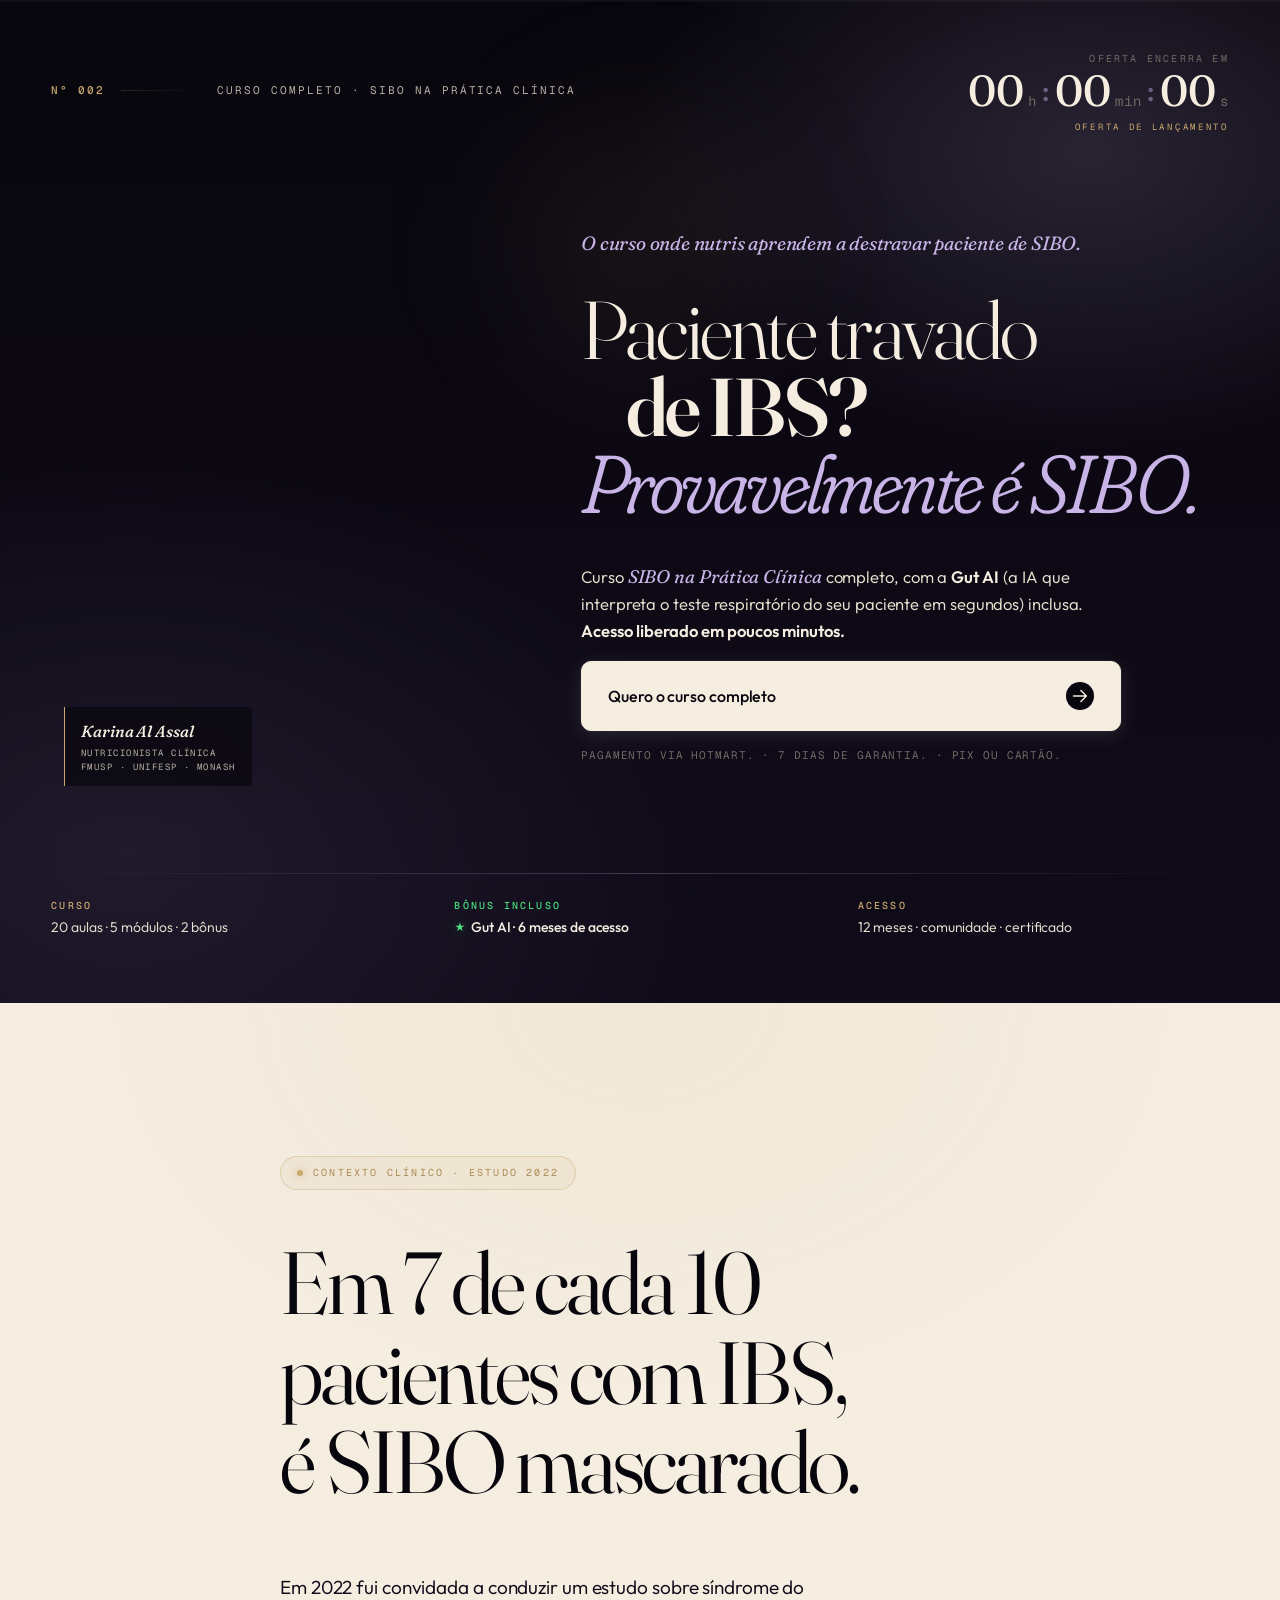
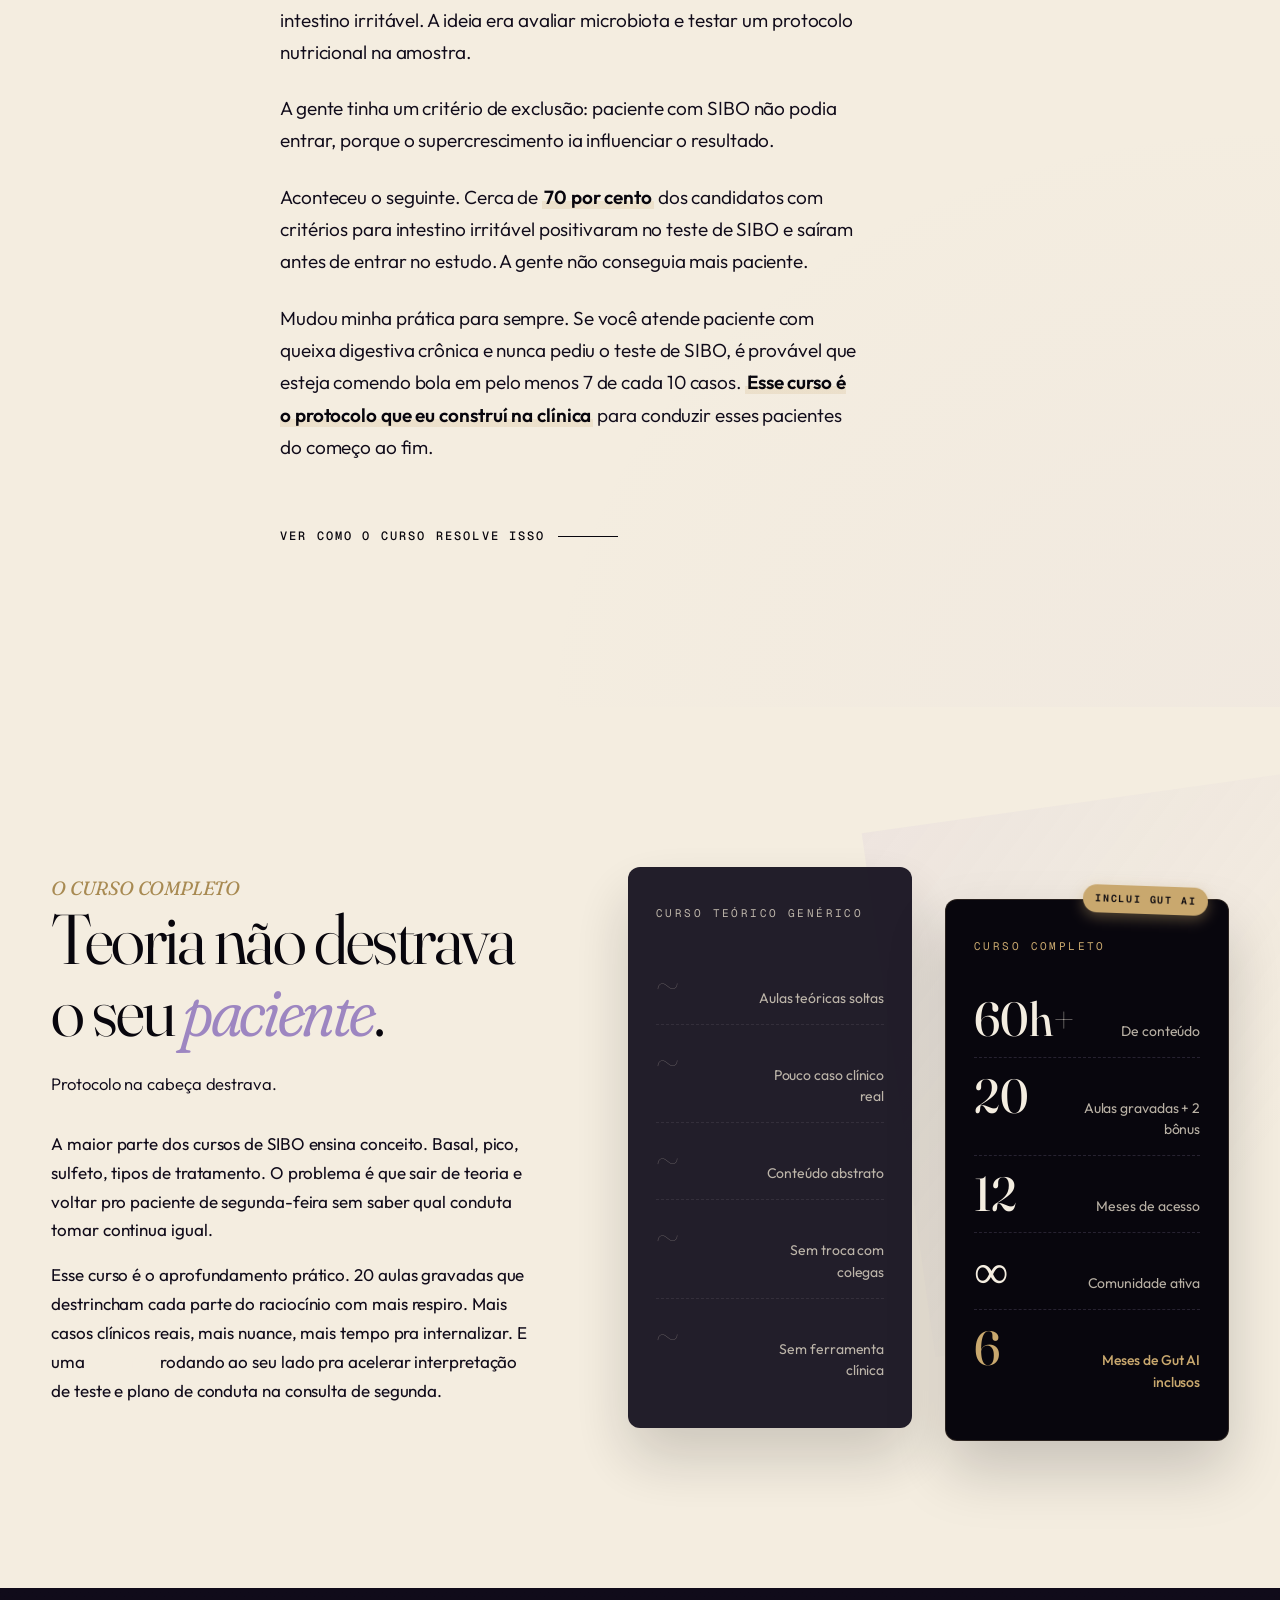
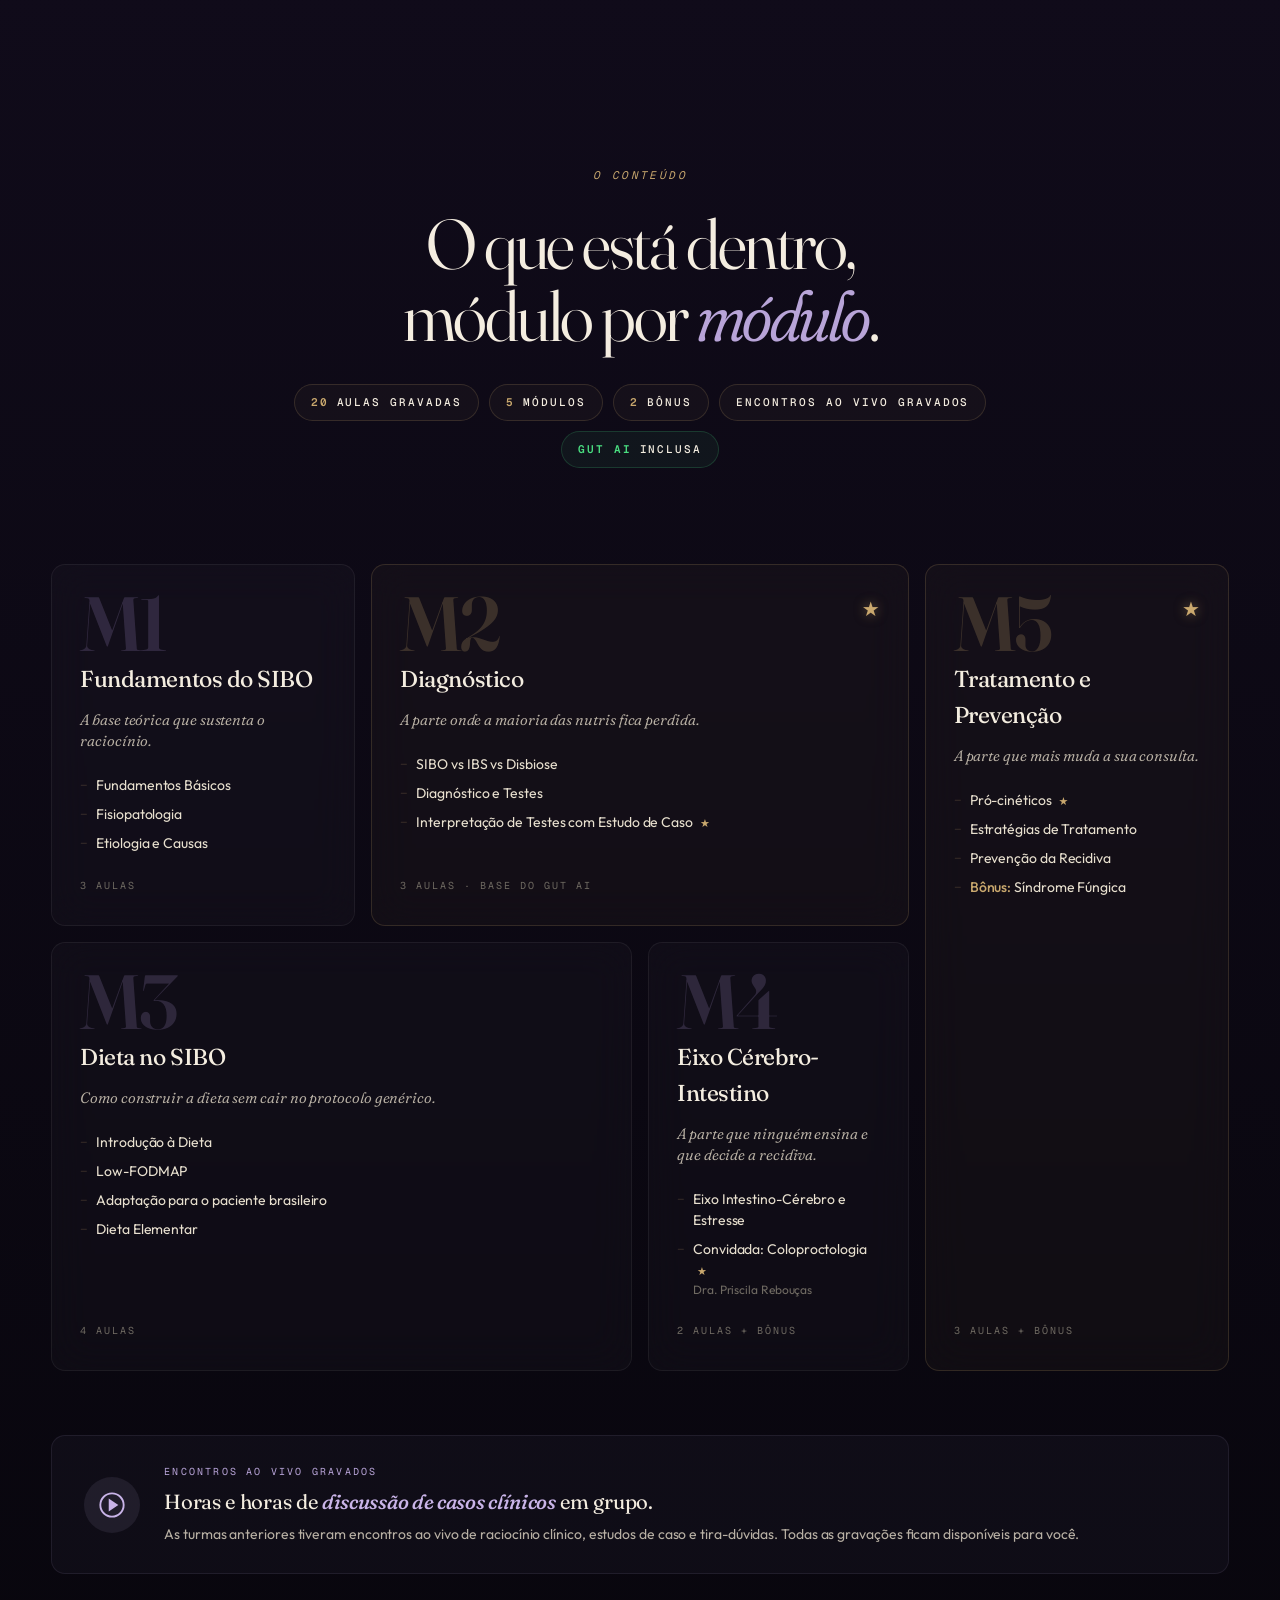
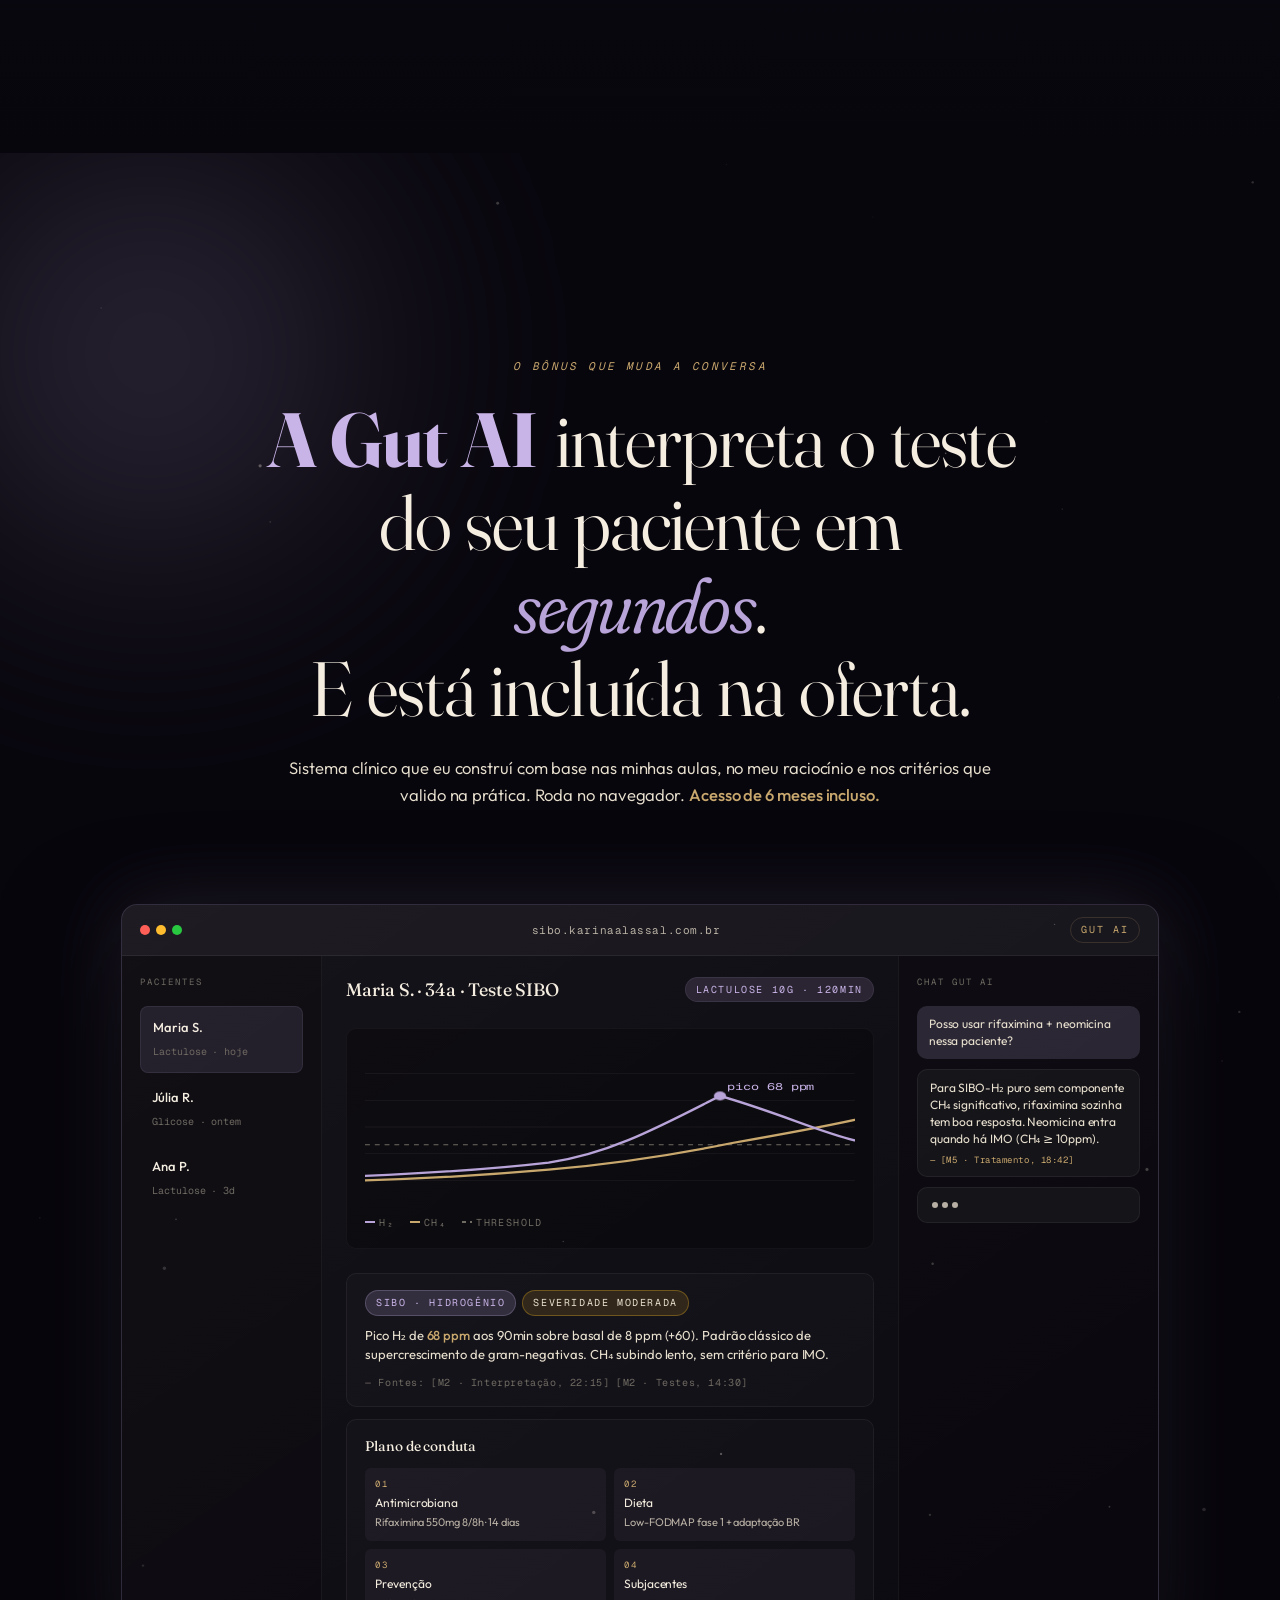
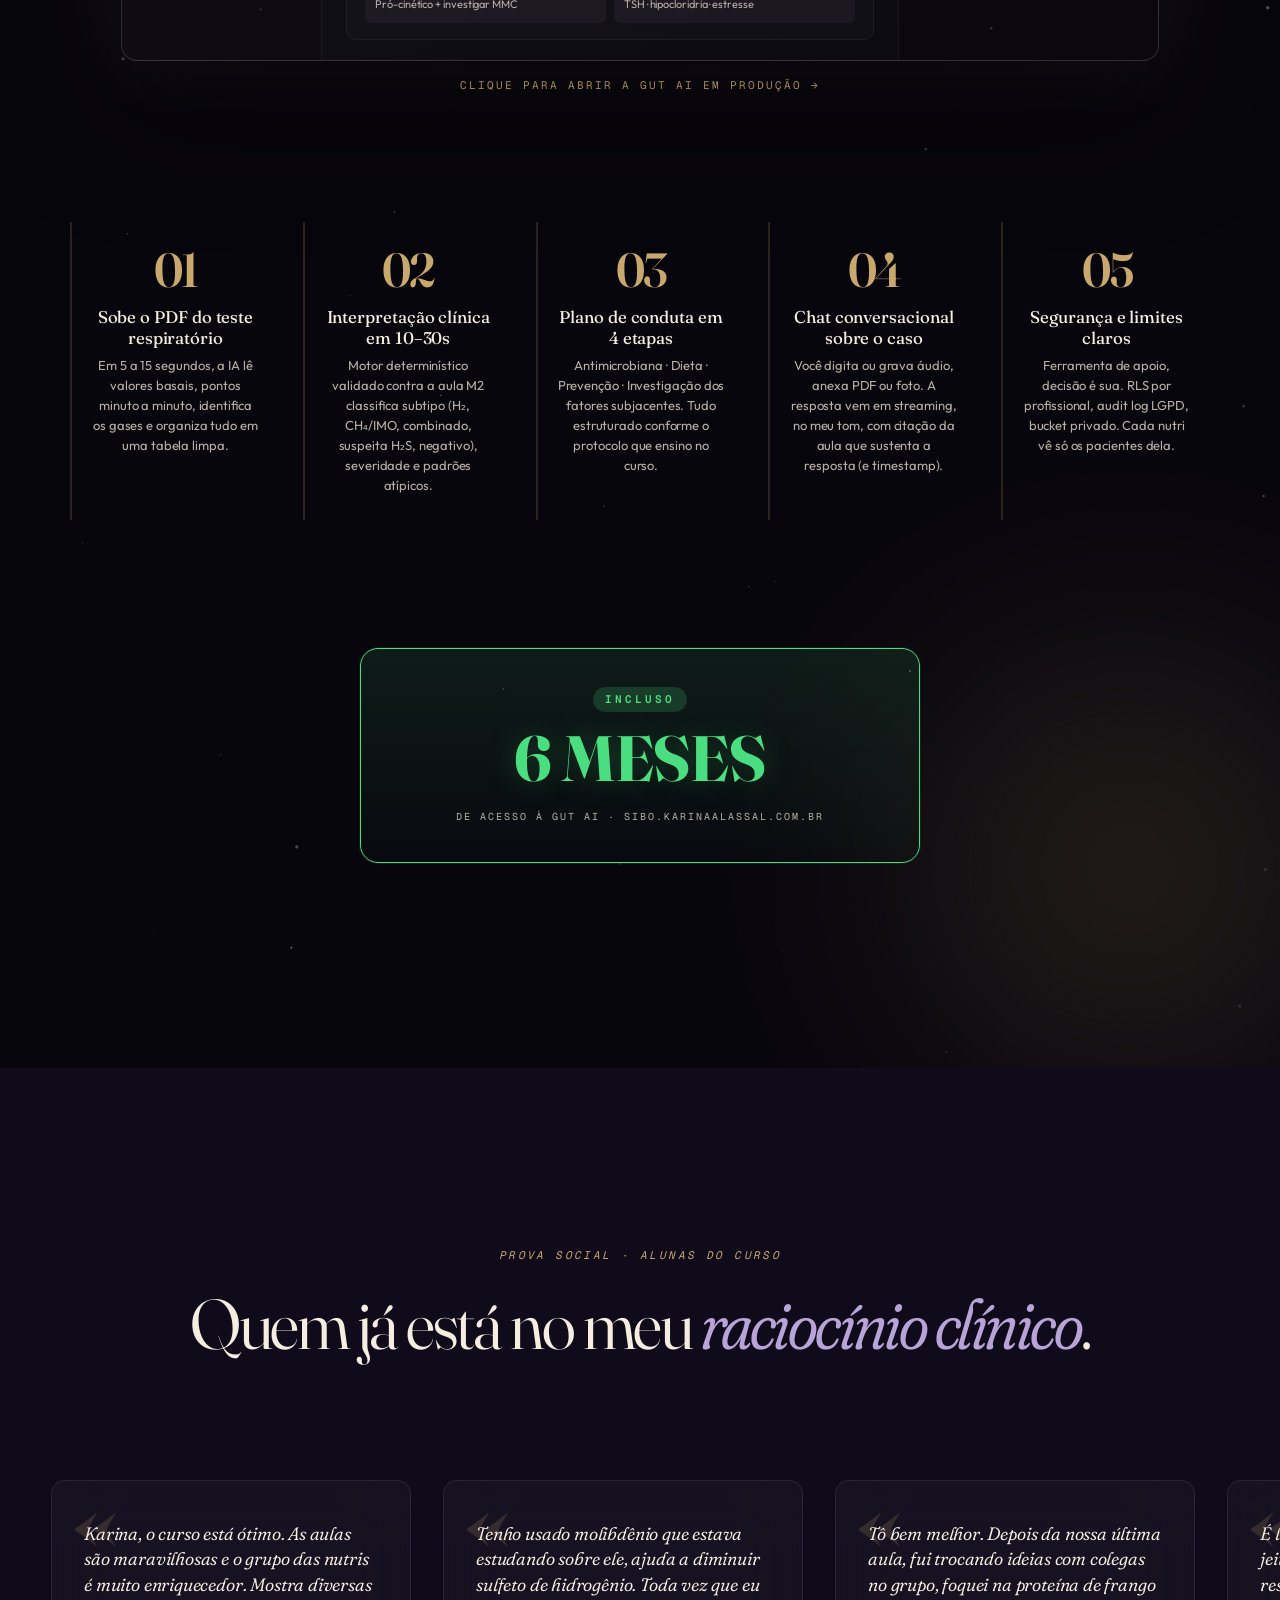
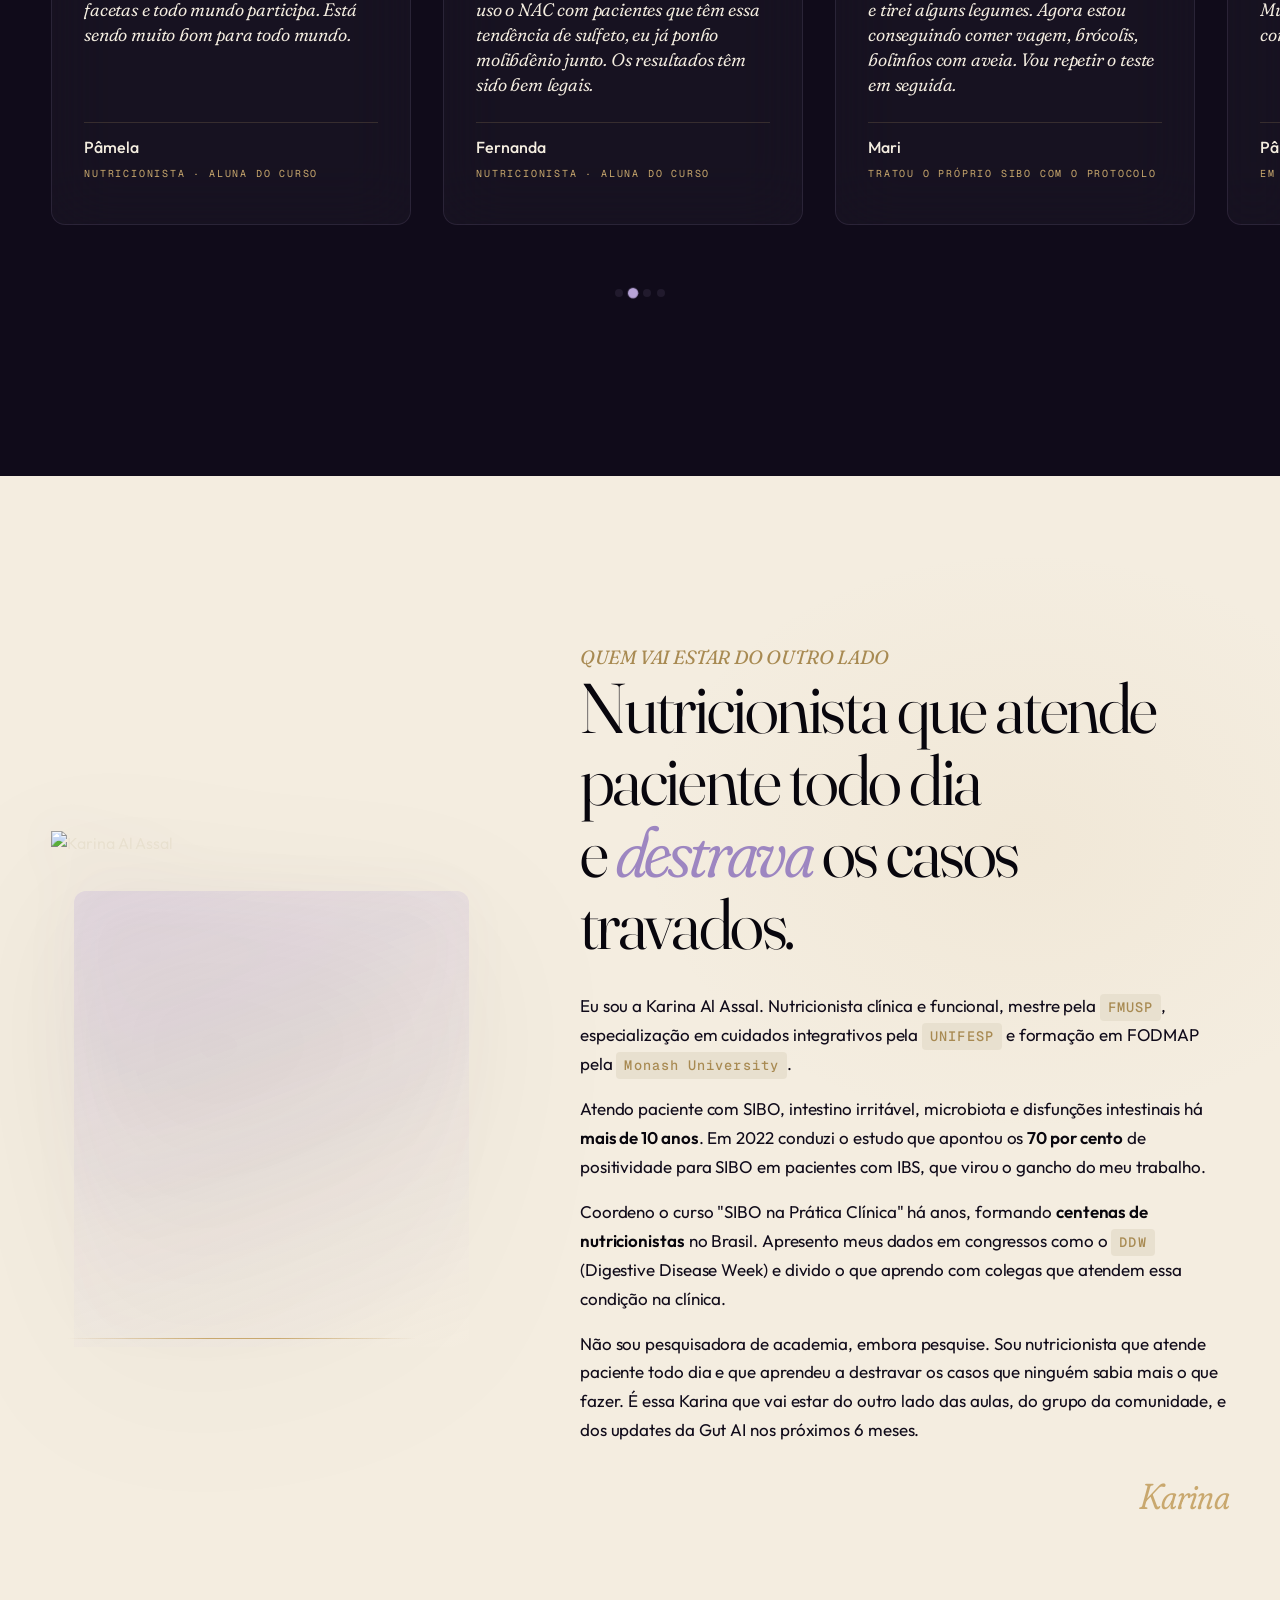
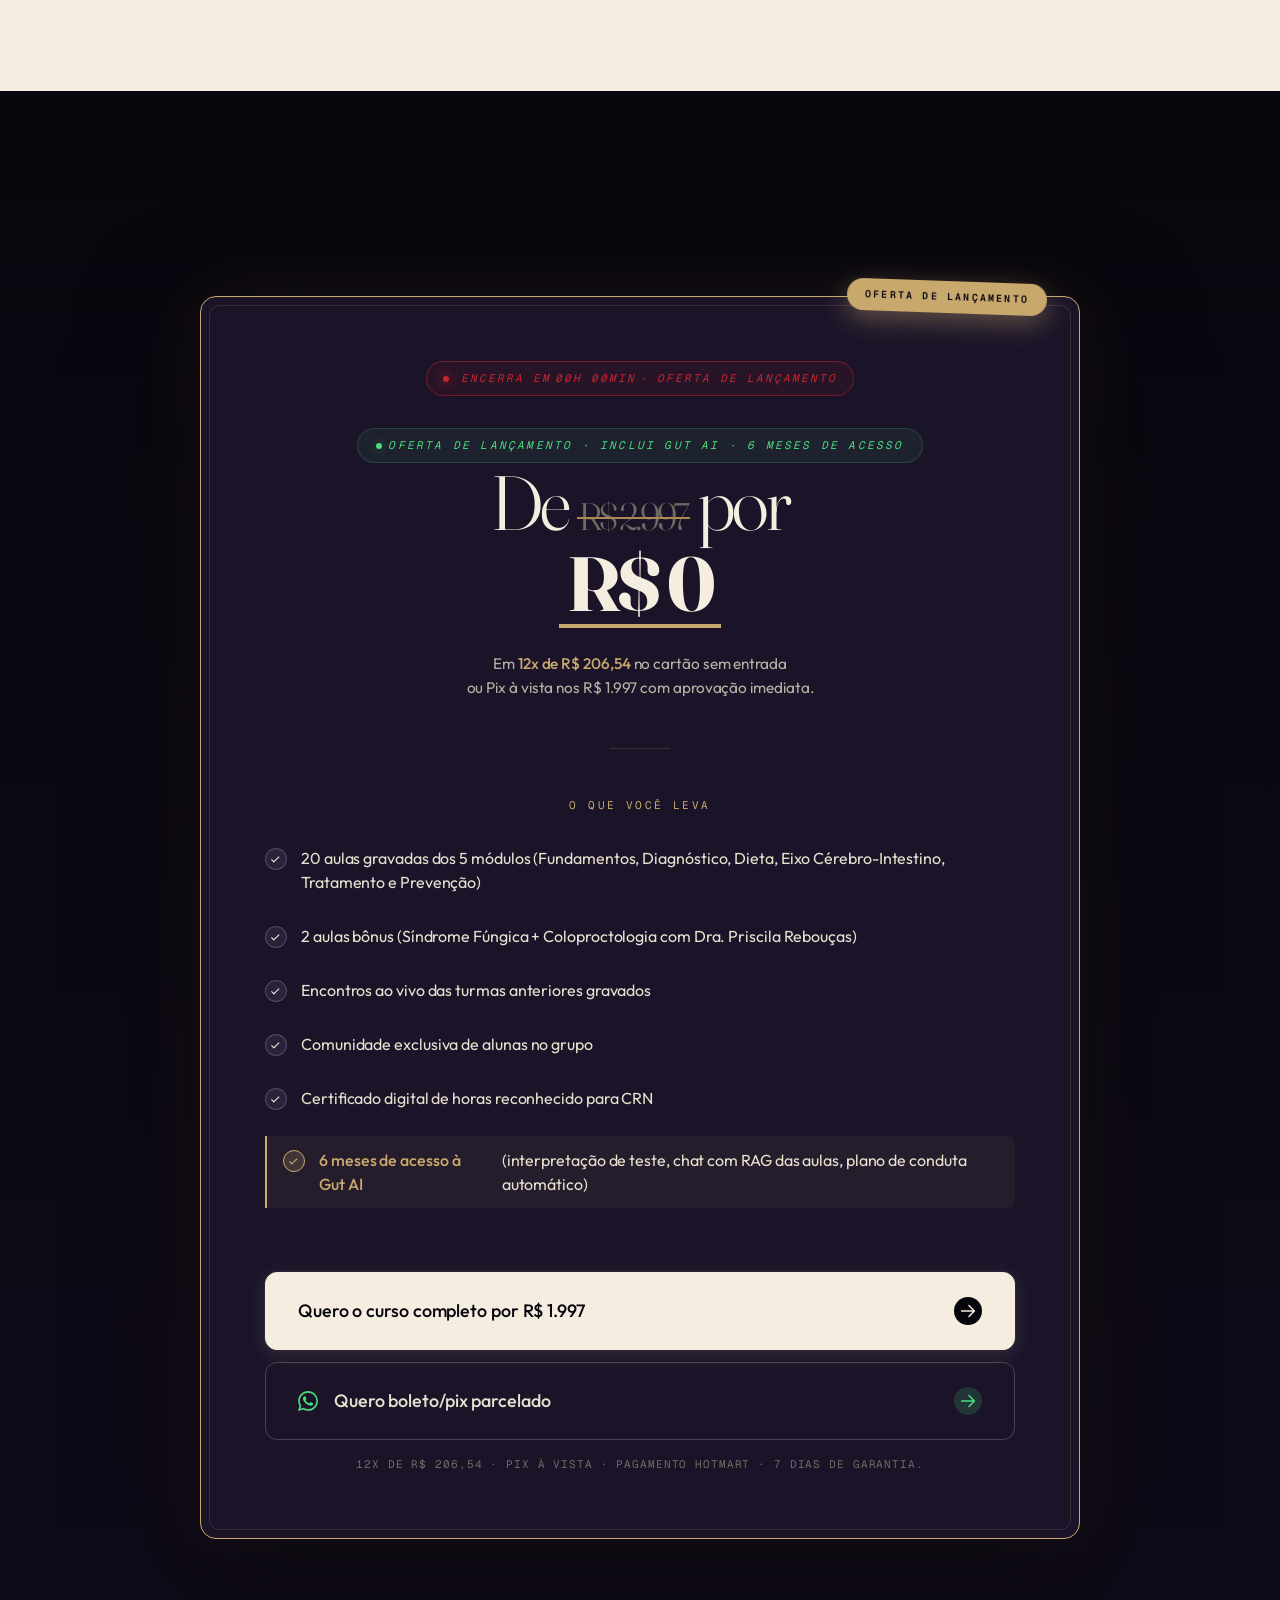
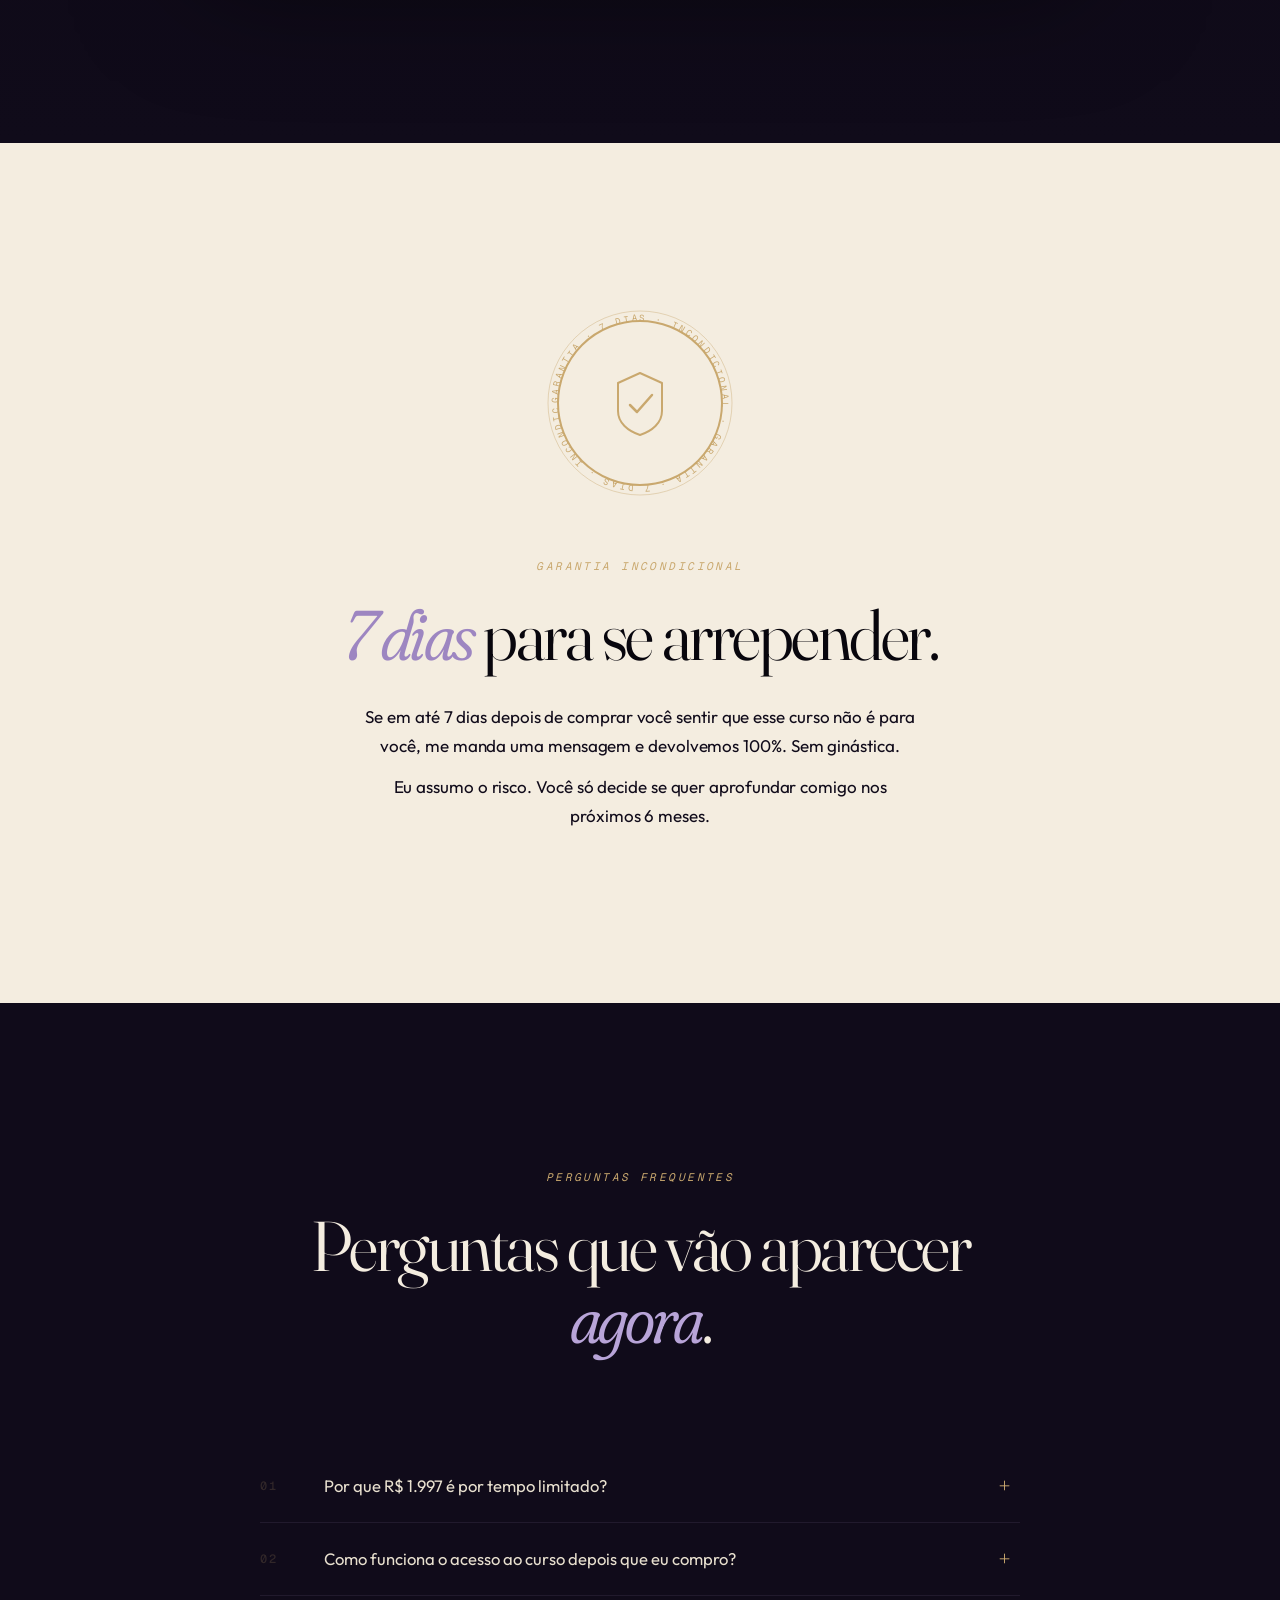
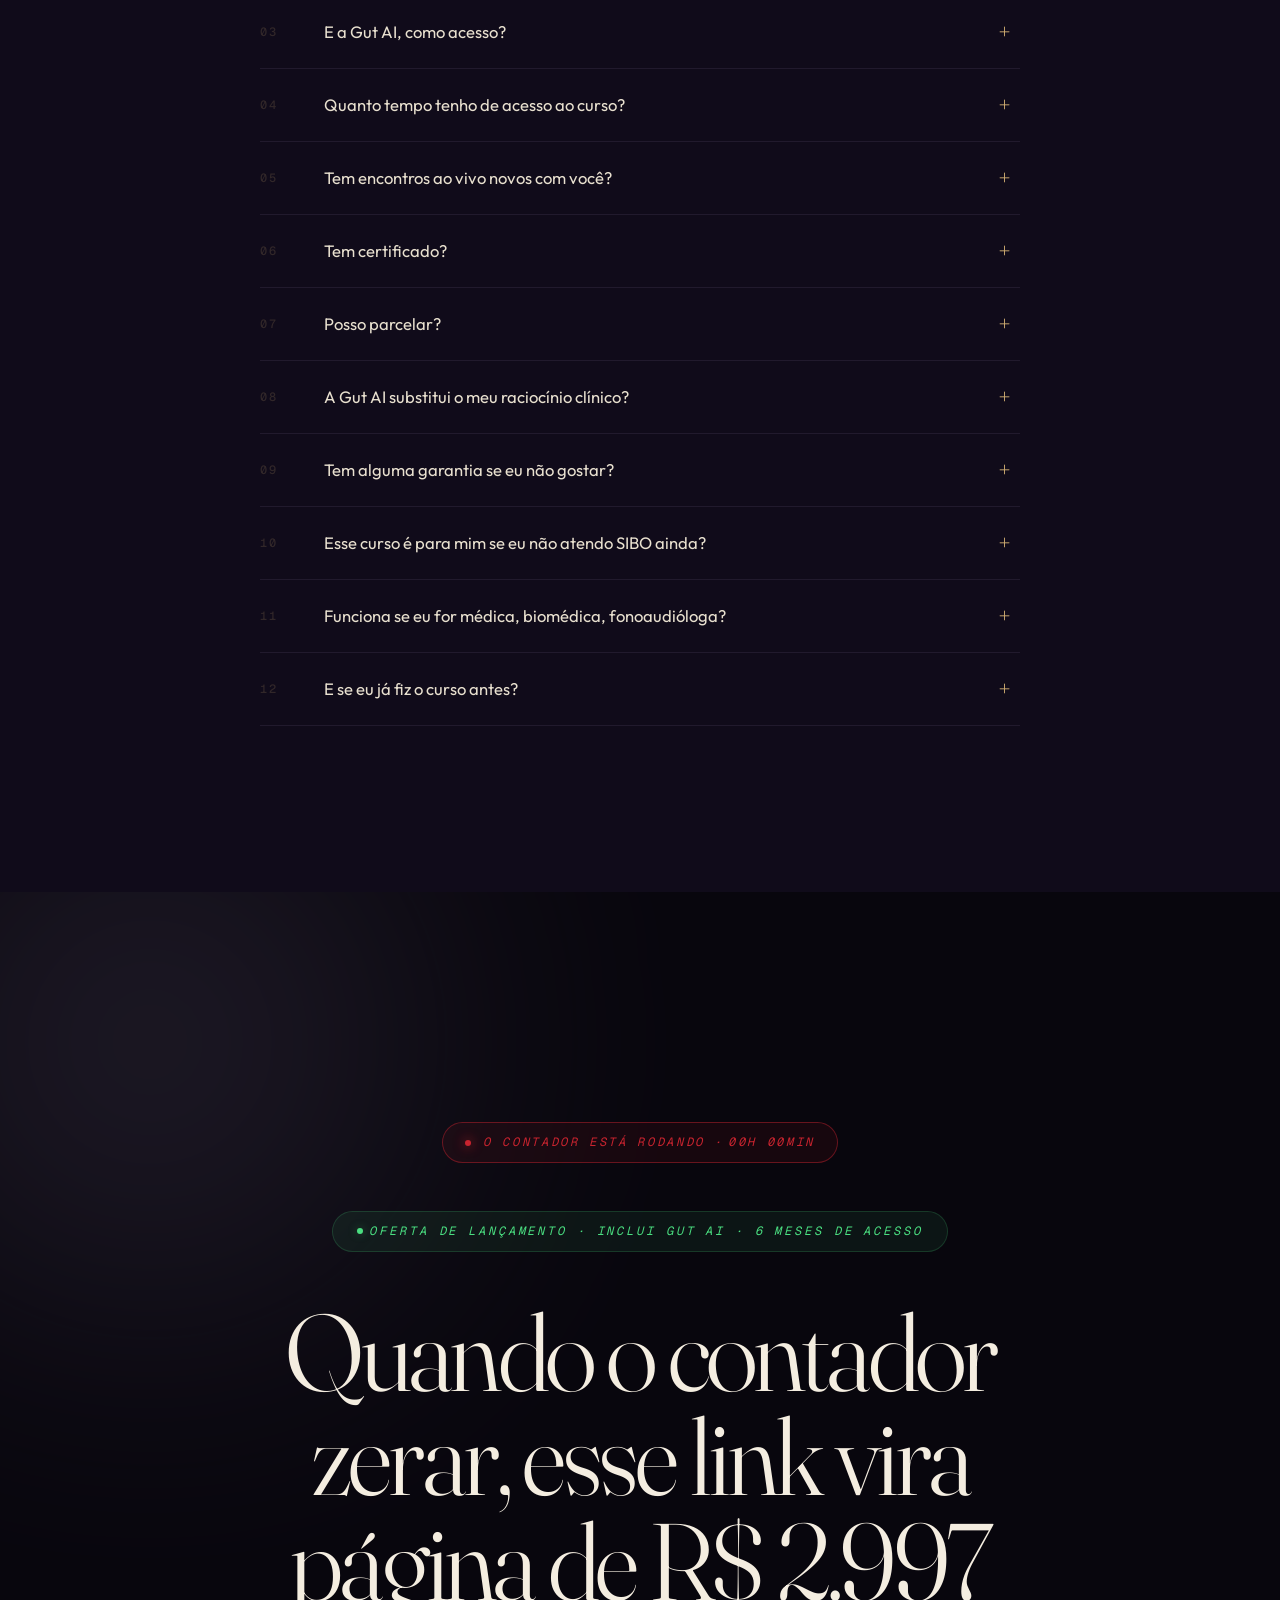
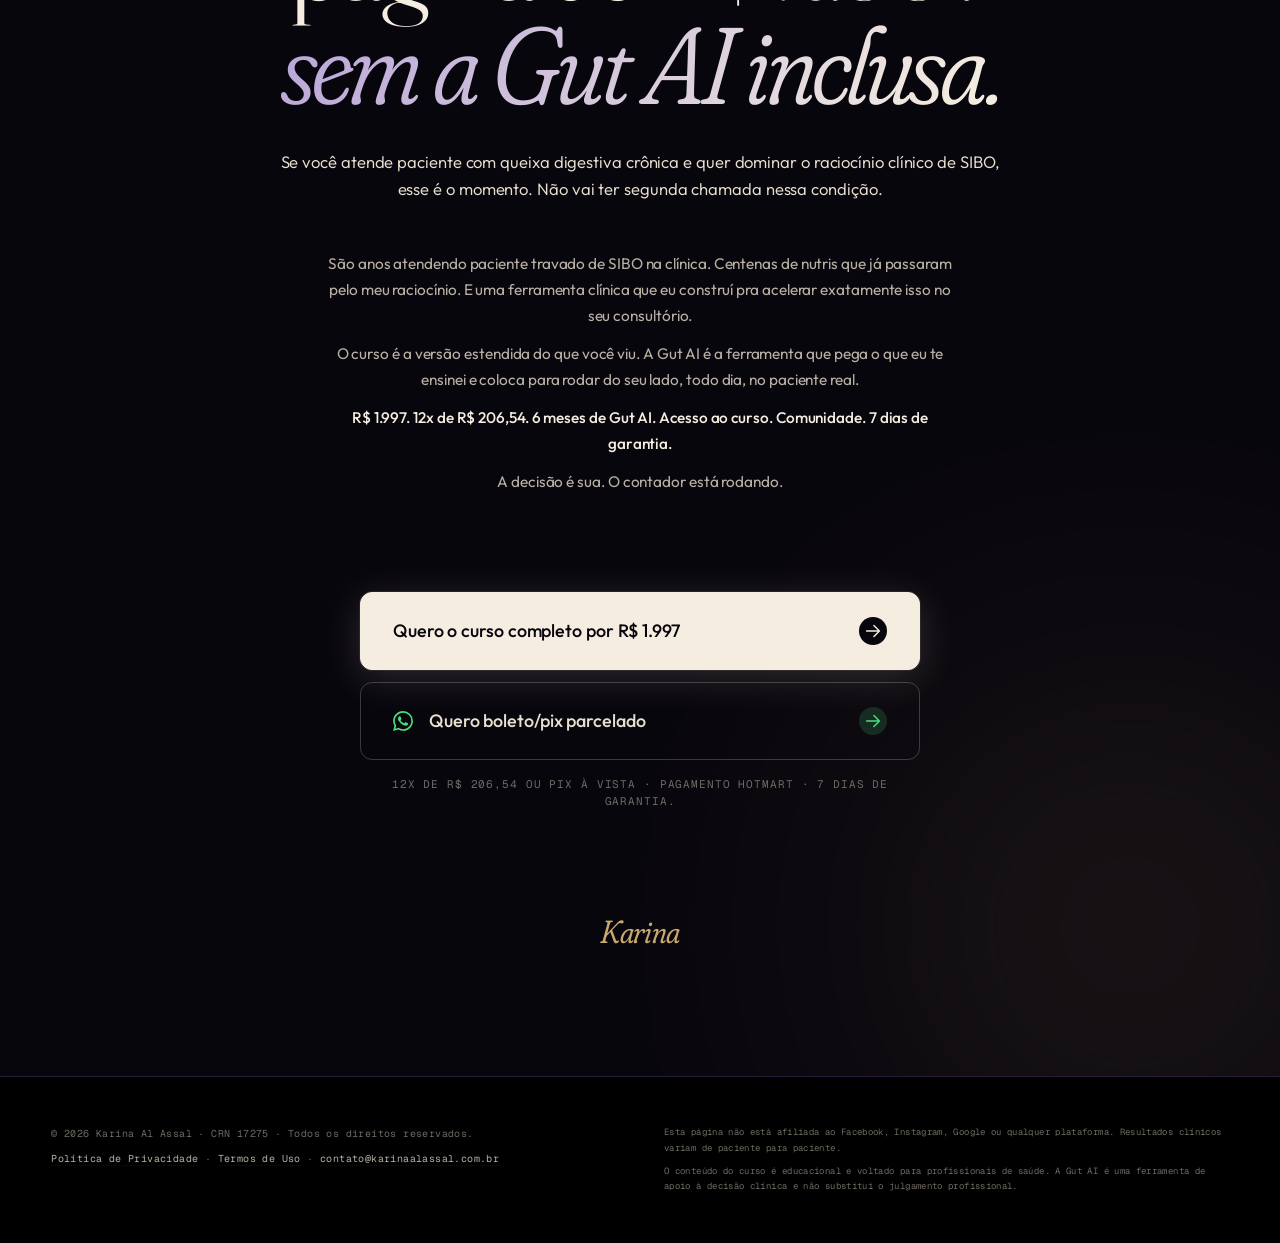
==== commit 31475875: "LP curso — adiciona CTA WhatsApp pra boleto/pix parcelado Botão secundário (ghost) abaixo do checkou" ====
--- a/curso/index.html
+++ b/curso/index.html
@@ -32,8 +32,8 @@
 
 <style>:root{--ink-0:#08060d;--ink-1:#100b1a;--ink-2:#1b1428;--ink-3:#261c36;--lilac-1:#c9b4e8;--lilac-2:#b8a4d8;--lilac-3:#9d86c1;--lilac-soft:rgba(184,164,216,0.10);--lilac-medium:rgba(184,164,216,0.28);--cream-0:#f4ede0;--cream-1:#e8e0cf;--cream-2:#b8b0a4;--cream-3:#6f6a62;--cream-soft:rgba(244,237,224,0.08);--gold-1:#c9a86e;--gold-2:#a88a52;--gold-soft:rgba(201,168,110,0.18);--rouge:#c9242f;--green:#4ade80;--green-soft:rgba(74,222,128,0.18);--green-glow:rgba(74,222,128,0.35);--font-display:"Fraunces","Times New Roman",Georgia,serif;--font-body:"Outfit",system-ui,-apple-system,"Segoe UI",sans-serif;--font-mono:"Geist Mono","JetBrains Mono","SFMono-Regular",Menlo,Consolas,monospace;--s-1:4px;--s-2:8px;--s-3:12px;--s-4:16px;--s-5:24px;--s-6:32px;--s-7:48px;--s-8:64px;--s-9:96px;--s-10:128px;--s-11:160px;--container:1320px;--gutter:clamp(20px,4vw,56px);--r-sm:4px;--r-md:10px;--r-pill:999px;--ease-out:cubic-bezier(0.16,1,0.3,1);--ease-spring:cubic-bezier(0.34,1.56,0.64,1);--ease-smooth:cubic-bezier(0.65,0,0.35,1)}*,*::before,*::after{box-sizing:border-box;margin:0;padding:0}html{scroll-behavior:smooth;-webkit-text-size-adjust:100%;text-rendering:optimizeLegibility}body{background:var(--ink-0);color:var(--cream-1);font-family:var(--font-body);font-size:16px;font-weight:400;line-height:1.55;letter-spacing:-0.005em;min-height:100vh;overflow-x:hidden;-webkit-font-smoothing:antialiased;-moz-osx-font-smoothing:grayscale;font-feature-settings:"kern" 1,"liga" 1,"calt" 1}img,svg,video{display:block;max-width:100%;height:auto}a{color:inherit;text-decoration:none}::selection{background:var(--lilac-medium);color:var(--cream-0)}[data-countdown-pre]{display:none}html.countdown-pre [data-countdown-on]{display:none !important}html.countdown-pre [data-countdown-pre]{display:revert}html.countdown-pre .prelaunch-badge{display:flex}html.countdown-pre .sb-pre{display:flex}.noise{position:fixed;inset:0;z-index:1;pointer-events:none;opacity:0.045;mix-blend-mode:overlay;background-image:url("data:image/svg+xml;utf8,<svg xmlns='http://www.w3.org/2000/svg' width='220' height='220'><filter id='n'><feTurbulence type='fractalNoise' baseFrequency='0.9' numOctaves='2' stitchTiles='stitch'/></filter><rect width='100%25' height='100%25' filter='url(%23n)'/></svg>")}.vignette{position:fixed;inset:0;z-index:1;pointer-events:none;background:radial-gradient(ellipse 110% 80% at 50% 40%,transparent 35%,rgba(8,6,13,0.45) 80%,rgba(8,6,13,0.85) 100%)}.hero{position:relative;z-index:2;padding:clamp(24px,3.5vw,44px) var(--gutter) clamp(40px,5vw,72px);display:block;overflow:hidden;isolation:isolate}.hero::before{content:"";position:absolute;inset:0;z-index:-1;background:radial-gradient(ellipse 60% 50% at 85% 15%,rgba(184,164,216,0.18),transparent 60%),radial-gradient(ellipse 70% 60% at 10% 85%,rgba(184,164,216,0.10),transparent 65%),linear-gradient(180deg,var(--ink-0) 0%,var(--ink-1) 100%)}.hero::after{content:"";position:absolute;top:5%;left:35%;width:30vw;height:30vw;z-index:-1;background:radial-gradient(circle,rgba(201,168,110,0.10),transparent 70%);filter:blur(60px);pointer-events:none}.hero__container{width:100%;max-width:var(--container);margin:0 auto;display:flex;flex-direction:column;gap:clamp(28px,3.5vw,56px)}.hero__header{display:grid;grid-template-columns:1fr auto;align-items:center;gap:var(--s-6)}.hero__marker{display:flex;align-items:center;gap:var(--s-4);font-family:var(--font-mono);font-size:11px;letter-spacing:0.18em;text-transform:uppercase;color:var(--cream-2)}.marker__id{color:var(--gold-1);font-weight:500}.marker__rule{flex:1;max-width:80px;height:1px;background:linear-gradient(90deg,var(--gold-soft),transparent)}.marker__edition{color:var(--cream-2)}.hero__countdown{display:flex;flex-direction:column;align-items:flex-end;gap:var(--s-2);text-align:right}.countdown__label{font-family:var(--font-mono);font-size:10px;letter-spacing:0.22em;text-transform:uppercase;color:var(--cream-3)}.countdown__clock{display:flex;align-items:baseline;gap:6px;font-family:var(--font-display);font-variation-settings:"opsz" 30,"wght" 400,"SOFT" 0;font-size:clamp(32px,3.4vw,44px);color:var(--cream-0);line-height:1;font-feature-settings:"tnum" 1}.cd__group{display:inline-flex;align-items:baseline;gap:2px}.cd__num{display:inline-block;min-width:1.4ch;text-align:center;font-variation-settings:"opsz" 30,"wght" 450,"SOFT" 30}.cd__unit{font-family:var(--font-mono);font-size:0.32em;font-weight:400;color:var(--cream-3);letter-spacing:0.05em;margin-left:2px}.cd__sep{color:var(--lilac-2);font-weight:200;opacity:0.5;font-size:0.7em;align-self:center;animation:blink 1s ease-in-out infinite}@keyframes blink{0%,100%{opacity:0.5}50%{opacity:1}}.countdown__hint{font-family:var(--font-mono);font-size:9px;letter-spacing:0.3em;text-transform:uppercase;color:var(--gold-1);margin-top:var(--s-1)}.prelaunch-badge{flex-direction:column;align-items:flex-end;gap:var(--s-2);text-align:right;max-width:340px}.prelaunch-badge__eyebrow{font-family:var(--font-mono);font-size:10px;letter-spacing:0.28em;text-transform:uppercase;color:var(--green);font-weight:600}.prelaunch-badge__core{display:flex;align-items:center;gap:var(--s-3);padding:14px 20px;background:rgba(74,222,128,0.07);border:1px solid var(--green-soft);border-radius:14px;box-shadow:0 0 0 1px rgba(74,222,128,0.08);animation:prelaunch-pulse 3s ease-in-out infinite}@keyframes prelaunch-pulse{0%,100%{box-shadow:0 0 0 1px rgba(74,222,128,0.08),0 0 0 rgba(74,222,128,0)}50%{box-shadow:0 0 0 1px rgba(74,222,128,0.18),0 0 32px rgba(74,222,128,0.25)}}.prelaunch-badge__star{font-size:28px;color:var(--green);filter:drop-shadow(0 0 12px var(--green-glow));line-height:1}.prelaunch-badge__body{display:flex;flex-direction:column;gap:2px;text-align:left}.prelaunch-badge__title{font-family:var(--font-display);font-variation-settings:"opsz" 30,"wght" 500,"SOFT" 0;font-size:clamp(18px,1.6vw,22px);color:var(--cream-0);letter-spacing:-0.015em;line-height:1.1}.prelaunch-badge__sub{font-family:var(--font-body);font-size:12px;color:var(--cream-2);font-weight:400;letter-spacing:-0.005em}.prelaunch-badge__hint{font-family:var(--font-display);font-variation-settings:"opsz" 30,"wght" 400,"SOFT" 80;font-style:italic;font-size:13px;color:var(--lilac-1);letter-spacing:-0.005em}@media (max-width:768px){.prelaunch-badge{align-items:flex-start;text-align:left;max-width:100%;border-top:1px solid var(--lilac-soft);padding-top:var(--s-4)}}.hero__content{display:flex;flex-direction:column;gap:clamp(24px,2.5vw,36px);min-width:0}.eyebrow{display:block;font-family:var(--font-display);font-variation-settings:"opsz" 30,"wght" 400,"SOFT" 50;font-style:italic;font-size:clamp(17px,1.5vw,22px);color:var(--lilac-1);letter-spacing:-0.01em}.display{font-family:var(--font-display);font-variation-settings:"opsz" 144,"wght" 320,"SOFT" 0;font-size:clamp(48px,6.4vw,108px);line-height:0.94;letter-spacing:-0.035em;color:var(--cream-0);font-weight:400}.display__line{display:block}.display__line--accent{color:var(--cream-0);font-variation-settings:"opsz" 144,"wght" 600,"SOFT" 0;padding-left:clamp(24px,3.5vw,60px)}.display__italic{font-style:italic;font-variation-settings:"opsz" 144,"wght" 320,"SOFT" 100;color:var(--lilac-1)}.hero__main{display:grid;grid-template-columns:minmax(0,0.85fr) minmax(0,1.15fr);gap:clamp(32px,4vw,72px);align-items:center;min-height:clamp(520px,70vh,720px)}.hero__cta{display:flex;flex-direction:column;gap:var(--s-4);max-width:540px;margin-top:var(--s-2)}.hero__lede{font-family:var(--font-body);font-size:clamp(16px,1.3vw,18px);line-height:1.6;color:var(--cream-1);font-weight:350;letter-spacing:-0.005em}.hero__lede em{font-family:var(--font-display);font-style:italic;font-variation-settings:"opsz" 30,"wght" 400,"SOFT" 50;color:var(--lilac-1);font-size:1.1em}.hero__lede strong{font-weight:600;color:var(--cream-0);letter-spacing:0}.hero__price{font-family:var(--font-display);font-variation-settings:"opsz" 30,"wght" 500,"SOFT" 0;color:var(--gold-1);font-size:1.15em;white-space:nowrap}.cta{position:relative;display:inline-flex;align-items:center;justify-content:space-between;gap:var(--s-4);padding:20px 26px;background:var(--cream-0);color:var(--ink-0);font-family:var(--font-body);font-weight:500;font-size:16px;letter-spacing:-0.005em;border-radius:var(--r-md);border:1px solid var(--cream-0);cursor:pointer;transition:transform 0.4s var(--ease-out),background 0.3s var(--ease-out),box-shadow 0.4s var(--ease-out);will-change:transform;box-shadow:0 4px 20px rgba(244,237,224,0.12),0 0 0 1px rgba(244,237,224,0.04)}.cta:hover{background:var(--lilac-1);border-color:var(--lilac-1);box-shadow:0 8px 32px rgba(201,180,232,0.35),0 0 0 1px rgba(201,180,232,0.2)}.cta__label{flex:1;text-align:left}.cta__arrow{display:inline-flex;align-items:center;justify-content:center;width:28px;height:28px;border-radius:50%;background:var(--ink-0);color:var(--cream-0);transition:transform 0.4s var(--ease-spring)}.cta:hover .cta__arrow{transform:translateX(4px) rotate(-8deg)}.hero__micro{font-family:var(--font-mono);font-size:11px;letter-spacing:0.08em;text-transform:uppercase;color:var(--cream-3);line-height:1.6}.hero__photo{position:relative;align-self:stretch;margin-left:calc(var(--gutter) * -1);margin-bottom:calc(clamp(40px,5vw,72px) * -1);margin-top:calc(clamp(24px,3.5vw,44px) * -1);display:flex;align-items:flex-end;justify-content:center;width:100%;overflow:visible}.hero__photo img{width:100%;height:auto;max-height:calc(100vh+40px);object-fit:contain;object-position:bottom center;filter:drop-shadow(0 40px 80px rgba(0,0,0,0.55)) drop-shadow(0 0 100px rgba(184,164,216,0.18))}.photo__credit{position:absolute;bottom:clamp(56px,7vw,96px);left:clamp(40px,5vw,80px);display:flex;flex-direction:column;gap:4px;padding:12px 16px;max-width:min(320px,calc(100% - clamp(80px,10vw,160px)));background:rgba(8,6,13,0.68);backdrop-filter:blur(10px);-webkit-backdrop-filter:blur(10px);border-left:1px solid var(--gold-1);border-radius:0 var(--r-sm) var(--r-sm) 0}.credit__name{font-family:var(--font-display);font-style:italic;font-variation-settings:"opsz" 14,"wght" 500,"SOFT" 50;font-size:16px;color:var(--cream-0)}.credit__role{font-family:var(--font-mono);font-size:9px;letter-spacing:0.16em;text-transform:uppercase;color:var(--cream-2);line-height:1.5}.hero__meta{padding-top:var(--s-4)}.meta__rule{display:block;height:1px;background:linear-gradient(90deg,transparent,var(--lilac-medium),transparent);margin-bottom:var(--s-5)}.meta__cols{display:grid;grid-template-columns:repeat(3,1fr);gap:var(--s-6)}.meta__cols>div{display:flex;flex-direction:column;gap:4px}.meta__key{font-family:var(--font-mono);font-size:10px;letter-spacing:0.22em;text-transform:uppercase;color:var(--gold-1);font-weight:500}.meta__val{font-family:var(--font-body);font-size:14px;color:var(--cream-1);font-weight:350;letter-spacing:-0.005em}.meta__cols>div.is-bonus .meta__key{color:var(--green)}.meta__cols>div.is-bonus .meta__val{color:var(--cream-0);font-weight:500}.meta__cols>div.is-bonus .meta__val::before{content:"★";display:inline-block;margin-right:6px;color:var(--green);filter:drop-shadow(0 0 6px var(--green-glow));font-size:0.85em;vertical-align:1px}.confidencial{position:relative;z-index:2;background:var(--cream-0);color:var(--ink-0);padding:clamp(80px,12vw,180px) var(--gutter);isolation:isolate;overflow:hidden}.confidencial::before{content:"";position:absolute;inset:0;z-index:-1;background:radial-gradient(ellipse 70% 50% at 50% 0%,rgba(201,168,110,0.08),transparent 60%),radial-gradient(ellipse 90% 70% at 100% 100%,rgba(184,164,216,0.06),transparent 65%)}.confidencial__inner{max-width:720px;margin:0 auto;text-align:left}.confidencial__tag{display:inline-flex;align-items:center;gap:10px;padding:8px 16px;border:1px solid rgba(201,168,110,0.4);background:rgba(201,168,110,0.08);border-radius:var(--r-pill);font-family:var(--font-mono);font-size:10px;letter-spacing:0.22em;text-transform:uppercase;color:var(--gold-2);margin-bottom:var(--s-7)}.tag__dot{width:6px;height:6px;border-radius:50%;background:var(--gold-1);box-shadow:0 0 8px var(--gold-1);animation:pulse-dot 2s ease-in-out infinite}@keyframes pulse-dot{0%,100%{opacity:1;transform:scale(1)}50%{opacity:0.5;transform:scale(0.85)}}.confidencial__h2{font-family:var(--font-display);font-variation-settings:"opsz" 144,"wght" 350,"SOFT" 0;font-size:clamp(40px,7vw,88px);line-height:1.02;letter-spacing:-0.035em;color:var(--ink-0);margin-bottom:var(--s-8);max-width:600px}.confidencial__body{display:flex;flex-direction:column;gap:var(--s-5);max-width:580px}.confidencial__body p{font-family:var(--font-body);font-size:clamp(17px,1.6vw,19px);line-height:1.7;color:var(--ink-1);font-weight:350;letter-spacing:-0.005em}.confidencial__body p strong{font-weight:600;color:var(--ink-0);background:linear-gradient(180deg,transparent 65%,var(--gold-soft) 65%);padding:0 2px}.strike{text-decoration:line-through;text-decoration-color:var(--gold-2);text-decoration-thickness:2px;color:var(--cream-3);font-feature-settings:"tnum" 1}.confidencial__cta{display:inline-flex;align-items:center;gap:var(--s-3);margin-top:var(--s-8);font-family:var(--font-mono);font-size:12px;letter-spacing:0.18em;text-transform:uppercase;color:var(--ink-0);font-weight:500;position:relative;padding-bottom:8px}.confidencial__cta__rule{width:60px;height:1px;background:var(--ink-0);transition:width 0.4s var(--ease-out)}.confidencial__cta:hover .confidencial__cta__rule{width:100px;background:var(--gold-1)}@keyframes fade-up{from{opacity:0;transform:translateY(24px)}to{opacity:1;transform:translateY(0)}}[data-reveal]{animation:fade-up 0.9s var(--ease-out) both}[data-reveal]:nth-child(1){animation-delay:0.05s}[data-reveal]:nth-child(2){animation-delay:0.15s}[data-reveal]:nth-child(3){animation-delay:0.25s}[data-reveal]:nth-child(4){animation-delay:0.35s}[data-reveal]:nth-child(5){animation-delay:0.45s}[data-reveal]:nth-child(6){animation-delay:0.55s}[data-reveal]:nth-child(7){animation-delay:0.65s}[data-reveal]:nth-child(8){animation-delay:0.75s}@media (max-width:1100px){.hero__main{grid-template-columns:minmax(0,0.9fr) minmax(0,1.1fr);gap:clamp(20px,3vw,48px);min-height:clamp(480px,60vh,640px)}.display{font-size:clamp(48px,7.5vw,92px)}}@media (max-width:768px){.hero{padding:24px 20px 40px}.hero__container{gap:var(--s-6)}.hero__header{grid-template-columns:1fr;gap:var(--s-4)}.marker__rule{max-width:40px}.hero__countdown{align-items:flex-start;text-align:left;border-top:1px solid var(--lilac-soft);padding-top:var(--s-4)}.countdown__clock{font-size:clamp(36px,11vw,48px)}.hero__main{grid-template-columns:1fr;gap:var(--s-7);align-items:start;min-height:auto}.hero__content{order:1;gap:var(--s-5)}.hero__photo{order:2;max-width:320px;margin:0 auto -32px;align-self:center}.hero__photo img{max-height:480px}.display{font-size:clamp(44px,12vw,72px);line-height:0.96}.display__line--accent{padding-left:clamp(20px,5vw,40px)}.hero__cta{max-width:100%}.hero__lede{font-size:15px}.cta{width:100%;padding:18px 22px}.photo__credit{position:static;margin-top:var(--s-3);padding:8px 12px;border-radius:var(--r-sm);background:rgba(8,6,13,0.4);align-self:flex-start}.meta__cols{grid-template-columns:1fr;gap:var(--s-4)}.meta__cols>div{flex-direction:row;align-items:baseline;gap:var(--s-3)}.meta__key{min-width:70px}.confidencial{padding:72px 20px}.confidencial__h2{font-size:clamp(36px,9vw,56px)}}@media (hover:none){.cta:hover{background:var(--cream-0);border-color:var(--cream-0)}.cta:hover .cta__arrow{transform:none}}.container{width:100%;max-width:var(--container);margin:0 auto;padding-left:var(--gutter);padding-right:var(--gutter)}.container--narrow{max-width:880px}.container--wide{max-width:1480px}.eyebrow--ink{color:var(--gold-2)}.eyebrow--center{display:block;text-align:center;font-family:var(--font-mono);font-size:11px;letter-spacing:0.22em;text-transform:uppercase;color:var(--gold-1);margin-bottom:var(--s-5)}.eyebrow--gold{color:var(--gold-1)}.h2{font-family:var(--font-display);font-variation-settings:"opsz" 144,"wght" 350,"SOFT" 0;font-size:clamp(40px,5.5vw,88px);line-height:1.02;letter-spacing:-0.035em;color:var(--cream-0);font-weight:400}.h2--ink{color:var(--ink-0)}.h2--center{text-align:center}.h2--xlarge{font-size:clamp(48px,6vw,96px)}.h2--loose{letter-spacing:-0.015em;line-height:1.08;word-spacing:0.04em}.h2 .brand-gutai{font-variation-settings:"opsz" 144,"wght" 700,"SOFT" 0;color:var(--lilac-1);font-weight:700;display:inline-block;padding:0 0.04em}.h2 em{font-style:italic;font-variation-settings:"opsz" 144,"wght" 350,"SOFT" 80;color:var(--lilac-2)}.h2--ink em{color:var(--lilac-3)}.lede{font-family:var(--font-body);font-size:clamp(16px,1.3vw,19px);line-height:1.6;color:var(--cream-1);font-weight:350;letter-spacing:-0.005em}.lede--ink{color:var(--ink-1)}.lede--center{text-align:center;margin:0 auto;max-width:720px}.body{font-family:var(--font-body);font-size:17px;line-height:1.7;font-weight:400;color:var(--cream-1);margin-bottom:var(--s-4)}.body--ink{color:var(--ink-1)}.body strong{font-weight:600;color:var(--cream-0)}.body--ink strong{color:var(--ink-0)}.cta--mega{width:100%;padding:24px 32px;font-size:clamp(16px,1.4vw,18px);background:var(--cream-0);color:var(--ink-0);border-radius:12px}.cta--mega:hover{background:var(--lilac-1)}.cta--mega-loud{box-shadow:0 8px 40px rgba(244,237,224,0.16),0 0 0 1px rgba(244,237,224,0.08)}.cta--mega-loud:hover{box-shadow:0 12px 60px rgba(201,180,232,0.5),0 0 0 1px rgba(201,180,232,0.3),0 0 80px rgba(184,164,216,0.3)}.cta__micro{font-family:var(--font-mono);font-size:11px;letter-spacing:0.08em;text-transform:uppercase;color:var(--cream-3);text-align:center;margin-top:var(--s-4);line-height:1.6}.dot-urgency{display:inline-block;width:6px;height:6px;border-radius:50%;background:var(--rouge);margin-right:8px;vertical-align:middle;box-shadow:0 0 12px var(--rouge);animation:pulse-rouge 1.4s ease-in-out infinite}@keyframes pulse-rouge{0%,100%{opacity:1;transform:scale(1)}50%{opacity:0.45;transform:scale(0.85)}}.eyebrow--urgency,.eyebrow--urgency-loud{display:inline-flex;align-items:center;gap:4px;padding:8px 16px;border:1px solid rgba(201,36,47,0.45);background:rgba(201,36,47,0.08);border-radius:var(--r-pill);font-family:var(--font-mono);font-size:11px;letter-spacing:0.18em;text-transform:uppercase;color:var(--rouge)}.eyebrow--urgency-loud{font-size:12px;letter-spacing:0.22em;padding:10px 22px;margin-bottom:var(--s-7)}.eyebrow--green-pill{display:inline-flex;align-items:center;gap:6px;padding:8px 18px;border:1px solid var(--green-soft);background:rgba(74,222,128,0.07);border-radius:var(--r-pill);font-family:var(--font-mono);font-size:11px;letter-spacing:0.2em;text-transform:uppercase;color:var(--green);font-weight:600;animation:prelaunch-pulse 3s ease-in-out infinite}.eyebrow--green-pill.eyebrow--center{font-size:12px;letter-spacing:0.24em;padding:10px 24px;margin-bottom:var(--s-7);text-align:left}.dot-green{display:inline-block;width:6px;height:6px;border-radius:50%;background:var(--green);box-shadow:0 0 10px var(--green-glow);animation:pulse-green 1.6s ease-in-out infinite}@keyframes pulse-green{0%,100%{opacity:1;transform:scale(1)}50%{opacity:0.5;transform:scale(0.85)}}</style>
 
-<link rel="stylesheet" href="/curso/style.css?v=13" media="print" onload="this.media=&apos;all&apos;;this.onload=null" />
-<noscript><link rel="stylesheet" href="/curso/style.css?v=13" /></noscript>
+<link rel="stylesheet" href="/curso/style.css?v=14" media="print" onload="this.media=&apos;all&apos;;this.onload=null" />
+<noscript><link rel="stylesheet" href="/curso/style.css?v=14" /></noscript>
 
 <!-- Google Tag Manager -->
 <script>(function(w,d,s,l,i){w[l]=w[l]||[];w[l].push({'gtm.start':
@@ -732,6 +732,15 @@
             <svg viewBox="0 0 24 24" width="22" height="22" fill="none" stroke="currentColor" stroke-width="1.6" stroke-linecap="round" stroke-linejoin="round"><path d="M5 12h14M13 6l6 6-6 6"/></svg>
           </span>
         </a>
+        <a href="https://wa.me/5511912779806?text=Ol%C3%A1%2C%20gostaria%20de%20me%20inscrever%20no%20boleto%2Fpix%20parcelado" target="_blank" rel="noopener" class="cta cta--mega cta--ghost" data-wpp-clean>
+          <span class="cta__icon" aria-hidden="true">
+            <svg viewBox="0 0 24 24" width="20" height="20" fill="currentColor"><path d="M17.472 14.382c-.297-.149-1.758-.867-2.03-.967-.273-.099-.471-.148-.67.15-.197.297-.767.966-.94 1.164-.173.199-.347.223-.644.075-.297-.15-1.255-.463-2.39-1.475-.883-.788-1.48-1.761-1.653-2.059-.173-.297-.018-.458.13-.606.134-.133.298-.347.446-.52.149-.174.198-.298.298-.497.099-.198.05-.371-.025-.52-.075-.149-.669-1.612-.916-2.207-.242-.579-.487-.5-.669-.51-.173-.008-.371-.01-.57-.01-.198 0-.52.074-.792.372-.272.297-1.04 1.016-1.04 2.479 0 1.462 1.065 2.875 1.213 3.074.149.198 2.096 3.2 5.077 4.487.709.306 1.262.489 1.694.625.712.227 1.36.195 1.871.118.571-.085 1.758-.719 2.006-1.413.248-.694.248-1.289.173-1.413-.074-.124-.272-.198-.57-.347m-5.421 7.403h-.004a9.87 9.87 0 01-5.031-1.378l-.361-.214-3.741.982.998-3.648-.235-.374a9.86 9.86 0 01-1.51-5.26c.001-5.45 4.436-9.884 9.888-9.884 2.64 0 5.122 1.03 6.988 2.898a9.825 9.825 0 012.893 6.994c-.003 5.45-4.437 9.884-9.885 9.884m8.413-18.297A11.815 11.815 0 0012.05 0C5.495 0 .16 5.335.157 11.892c0 2.096.547 4.142 1.588 5.945L.057 24l6.305-1.654a11.882 11.882 0 005.683 1.448h.005c6.554 0 11.89-5.335 11.893-11.893a11.821 11.821 0 00-3.48-8.413z"/></svg>
+          </span>
+          <span class="cta__label">Quero boleto/pix parcelado</span>
+          <span class="cta__arrow" aria-hidden="true">
+            <svg viewBox="0 0 24 24" width="22" height="22" fill="none" stroke="currentColor" stroke-width="1.6" stroke-linecap="round" stroke-linejoin="round"><path d="M5 12h14M13 6l6 6-6 6"/></svg>
+          </span>
+        </a>
         <p class="cta__micro">12x de R$ 206,54 · Pix à vista · Pagamento Hotmart · 7 dias de garantia.</p>
       </div>
     </article>
@@ -941,6 +950,15 @@
           <svg viewBox="0 0 24 24" width="22" height="22" fill="none" stroke="currentColor" stroke-width="1.6" stroke-linecap="round" stroke-linejoin="round"><path d="M5 12h14M13 6l6 6-6 6"/></svg>
         </span>
       </a>
+      <a href="https://wa.me/5511912779806?text=Ol%C3%A1%2C%20gostaria%20de%20me%20inscrever%20no%20boleto%2Fpix%20parcelado" target="_blank" rel="noopener" class="cta cta--mega cta--ghost" data-wpp-clean>
+        <span class="cta__icon" aria-hidden="true">
+          <svg viewBox="0 0 24 24" width="20" height="20" fill="currentColor"><path d="M17.472 14.382c-.297-.149-1.758-.867-2.03-.967-.273-.099-.471-.148-.67.15-.197.297-.767.966-.94 1.164-.173.199-.347.223-.644.075-.297-.15-1.255-.463-2.39-1.475-.883-.788-1.48-1.761-1.653-2.059-.173-.297-.018-.458.13-.606.134-.133.298-.347.446-.52.149-.174.198-.298.298-.497.099-.198.05-.371-.025-.52-.075-.149-.669-1.612-.916-2.207-.242-.579-.487-.5-.669-.51-.173-.008-.371-.01-.57-.01-.198 0-.52.074-.792.372-.272.297-1.04 1.016-1.04 2.479 0 1.462 1.065 2.875 1.213 3.074.149.198 2.096 3.2 5.077 4.487.709.306 1.262.489 1.694.625.712.227 1.36.195 1.871.118.571-.085 1.758-.719 2.006-1.413.248-.694.248-1.289.173-1.413-.074-.124-.272-.198-.57-.347m-5.421 7.403h-.004a9.87 9.87 0 01-5.031-1.378l-.361-.214-3.741.982.998-3.648-.235-.374a9.86 9.86 0 01-1.51-5.26c.001-5.45 4.436-9.884 9.888-9.884 2.64 0 5.122 1.03 6.988 2.898a9.825 9.825 0 012.893 6.994c-.003 5.45-4.437 9.884-9.885 9.884m8.413-18.297A11.815 11.815 0 0012.05 0C5.495 0 .16 5.335.157 11.892c0 2.096.547 4.142 1.588 5.945L.057 24l6.305-1.654a11.882 11.882 0 005.683 1.448h.005c6.554 0 11.89-5.335 11.893-11.893a11.821 11.821 0 00-3.48-8.413z"/></svg>
+        </span>
+        <span class="cta__label">Quero boleto/pix parcelado</span>
+        <span class="cta__arrow" aria-hidden="true">
+          <svg viewBox="0 0 24 24" width="22" height="22" fill="none" stroke="currentColor" stroke-width="1.6" stroke-linecap="round" stroke-linejoin="round"><path d="M5 12h14M13 6l6 6-6 6"/></svg>
+        </span>
+      </a>
       <p class="cta__micro">12x de R$ 206,54 ou Pix à vista · Pagamento Hotmart · 7 dias de garantia.</p>
     </div>
 
@@ -974,6 +992,6 @@
 
 
 <!-- Scripts -->
-<script src="/curso/script.js?v=13" defer></script>
+<script src="/curso/script.js?v=14" defer></script>
 </body>
 </html>
--- a/curso/style.css
+++ b/curso/style.css
@@ -1046,6 +1046,54 @@
               0 0 80px rgba(184, 164, 216, 0.3);
 }
 
+.cta--ghost {
+  background: transparent;
+  color: var(--cream-1);
+  border: 1px solid rgba(244, 237, 224, 0.22);
+  box-shadow: none;
+}
+.cta--ghost:hover {
+  background: rgba(74, 222, 128, 0.06);
+  border-color: var(--green-soft);
+  color: var(--cream-0);
+  box-shadow: 0 4px 18px rgba(74, 222, 128, 0.12),
+              0 0 0 1px rgba(74, 222, 128, 0.18);
+}
+.cta--ghost .cta__arrow {
+  background: rgba(74, 222, 128, 0.16);
+  color: var(--green);
+}
+.cta--ghost:hover .cta__arrow {
+  background: var(--green);
+  color: var(--ink-0);
+}
+.cta--ghost .cta__icon {
+  display: inline-flex;
+  align-items: center;
+  justify-content: center;
+  width: 20px;
+  height: 20px;
+  color: var(--green);
+  flex-shrink: 0;
+}
+@media (hover: none) {
+  .cta--ghost:hover {
+    background: transparent;
+    border-color: rgba(244, 237, 224, 0.22);
+    color: var(--cream-1);
+    box-shadow: none;
+  }
+  .cta--ghost:hover .cta__arrow {
+    background: rgba(74, 222, 128, 0.16);
+    color: var(--green);
+  }
+}
+
+.oferta__cta-wrap .cta + .cta,
+.cta-final__cta-wrap .cta + .cta {
+  margin-top: var(--s-3);
+}
+
 .cta__micro {
   font-family: var(--font-mono);
   font-size: 11px;
--- a/curso/style.css
+++ b/curso/style.css
@@ -1046,6 +1046,54 @@
               0 0 80px rgba(184, 164, 216, 0.3);
 }
 
+.cta--ghost {
+  background: transparent;
+  color: var(--cream-1);
+  border: 1px solid rgba(244, 237, 224, 0.22);
+  box-shadow: none;
+}
+.cta--ghost:hover {
+  background: rgba(74, 222, 128, 0.06);
+  border-color: var(--green-soft);
+  color: var(--cream-0);
+  box-shadow: 0 4px 18px rgba(74, 222, 128, 0.12),
+              0 0 0 1px rgba(74, 222, 128, 0.18);
+}
+.cta--ghost .cta__arrow {
+  background: rgba(74, 222, 128, 0.16);
+  color: var(--green);
+}
+.cta--ghost:hover .cta__arrow {
+  background: var(--green);
+  color: var(--ink-0);
+}
+.cta--ghost .cta__icon {
+  display: inline-flex;
+  align-items: center;
+  justify-content: center;
+  width: 20px;
+  height: 20px;
+  color: var(--green);
+  flex-shrink: 0;
+}
+@media (hover: none) {
+  .cta--ghost:hover {
+    background: transparent;
+    border-color: rgba(244, 237, 224, 0.22);
+    color: var(--cream-1);
+    box-shadow: none;
+  }
+  .cta--ghost:hover .cta__arrow {
+    background: rgba(74, 222, 128, 0.16);
+    color: var(--green);
+  }
+}
+
+.oferta__cta-wrap .cta + .cta,
+.cta-final__cta-wrap .cta + .cta {
+  margin-top: var(--s-3);
+}
+
 .cta__micro {
   font-family: var(--font-mono);
   font-size: 11px;
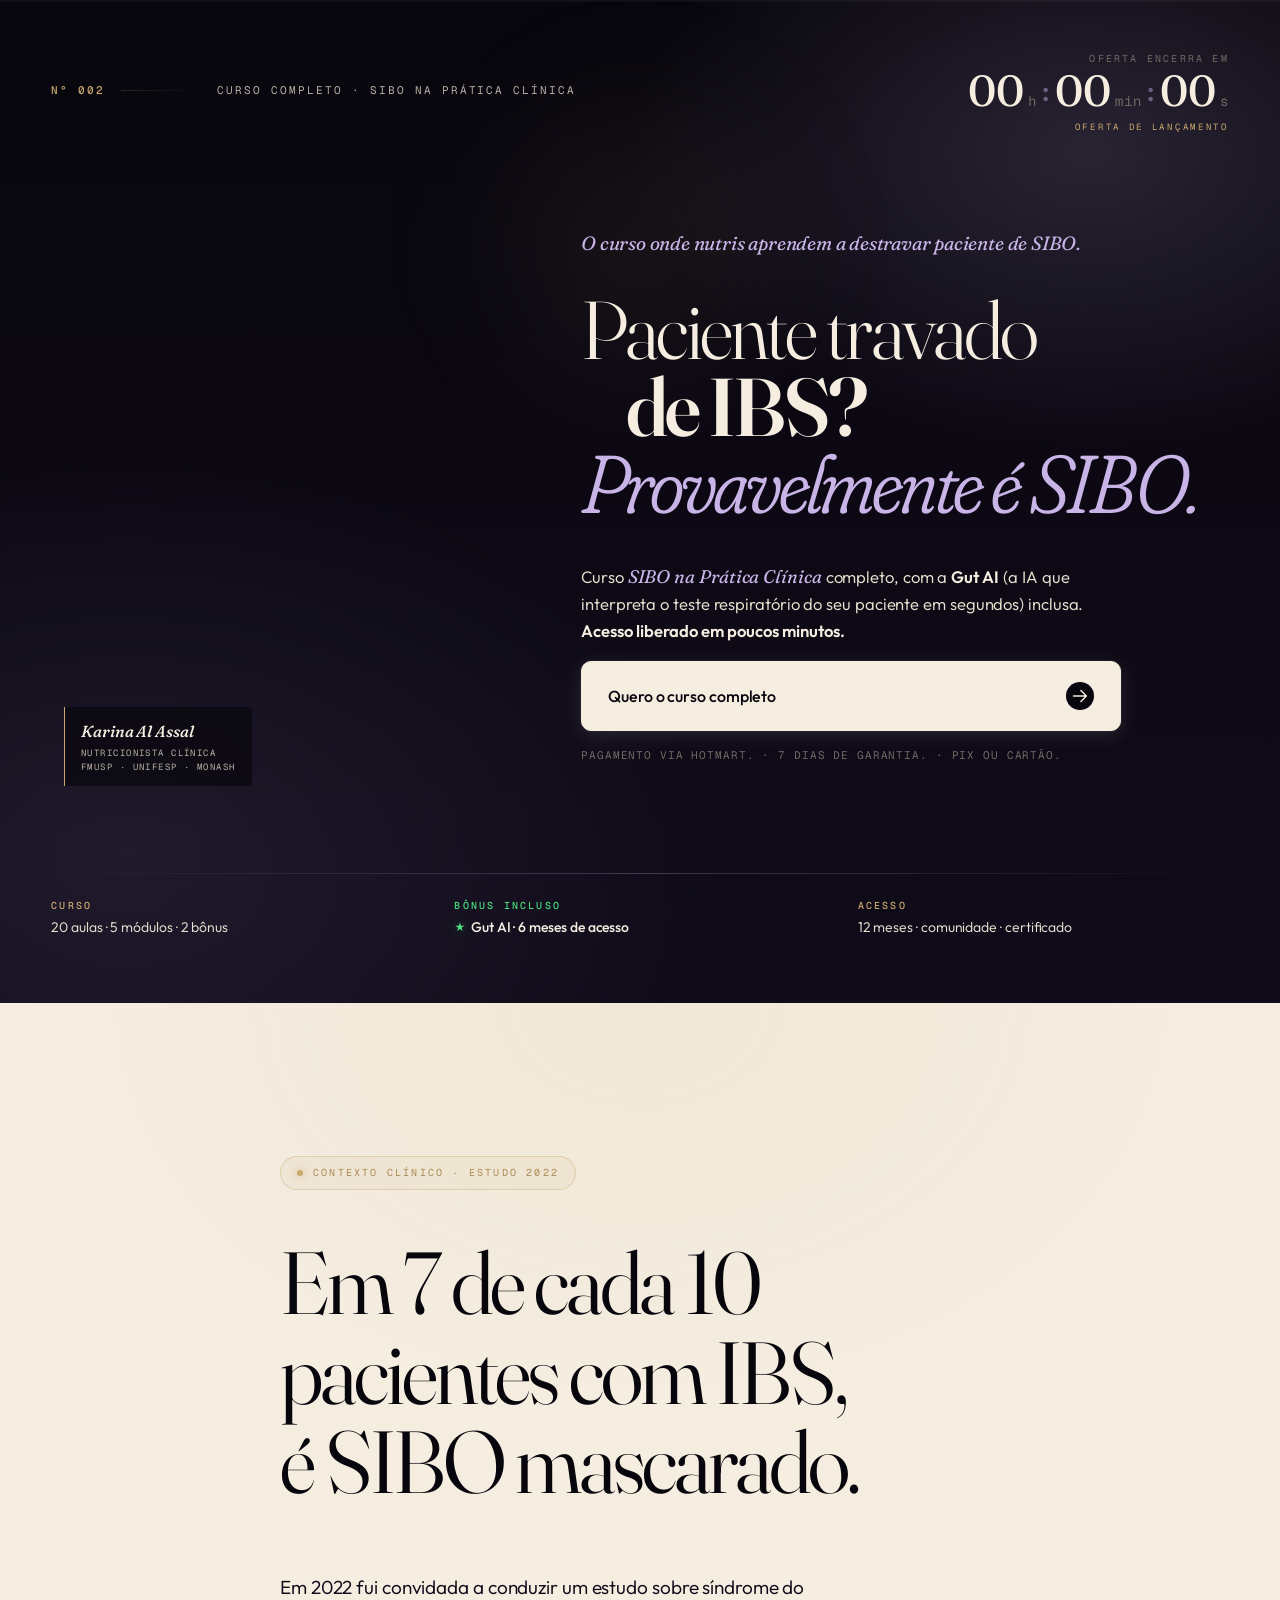
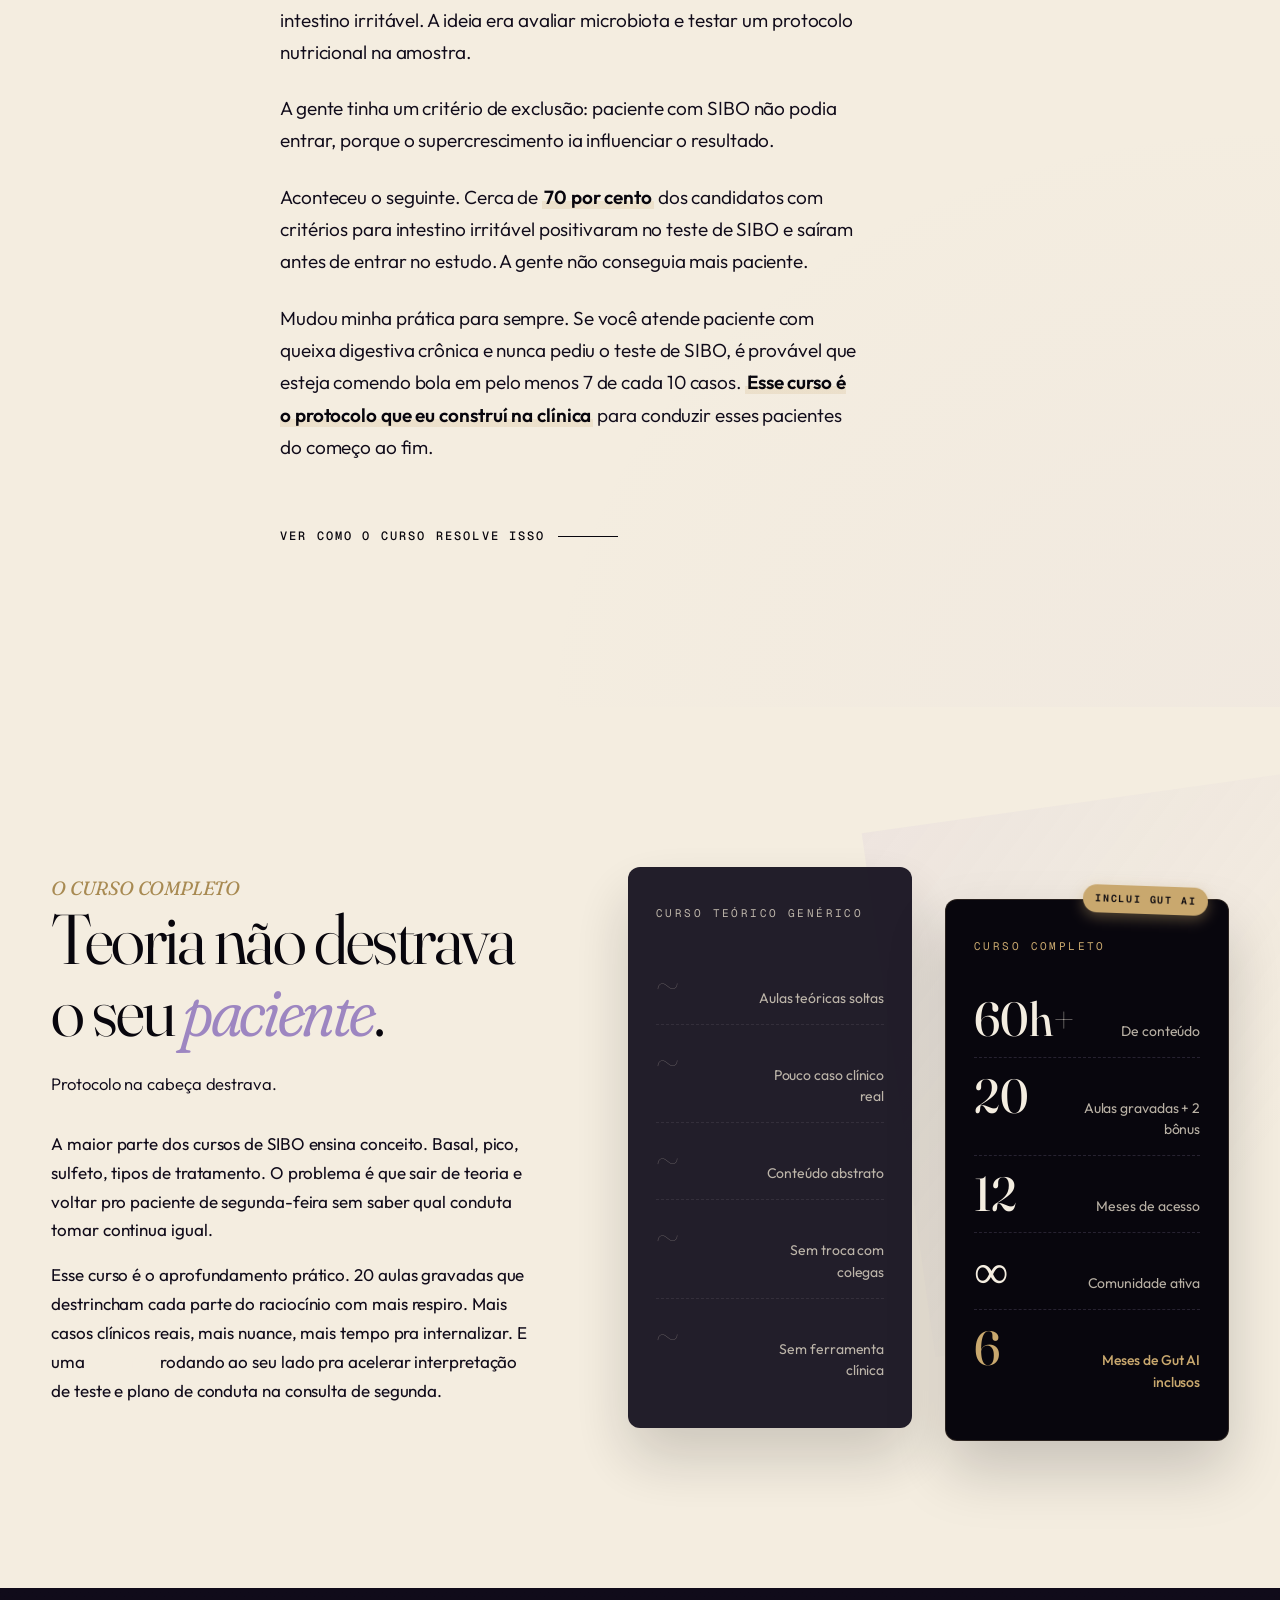
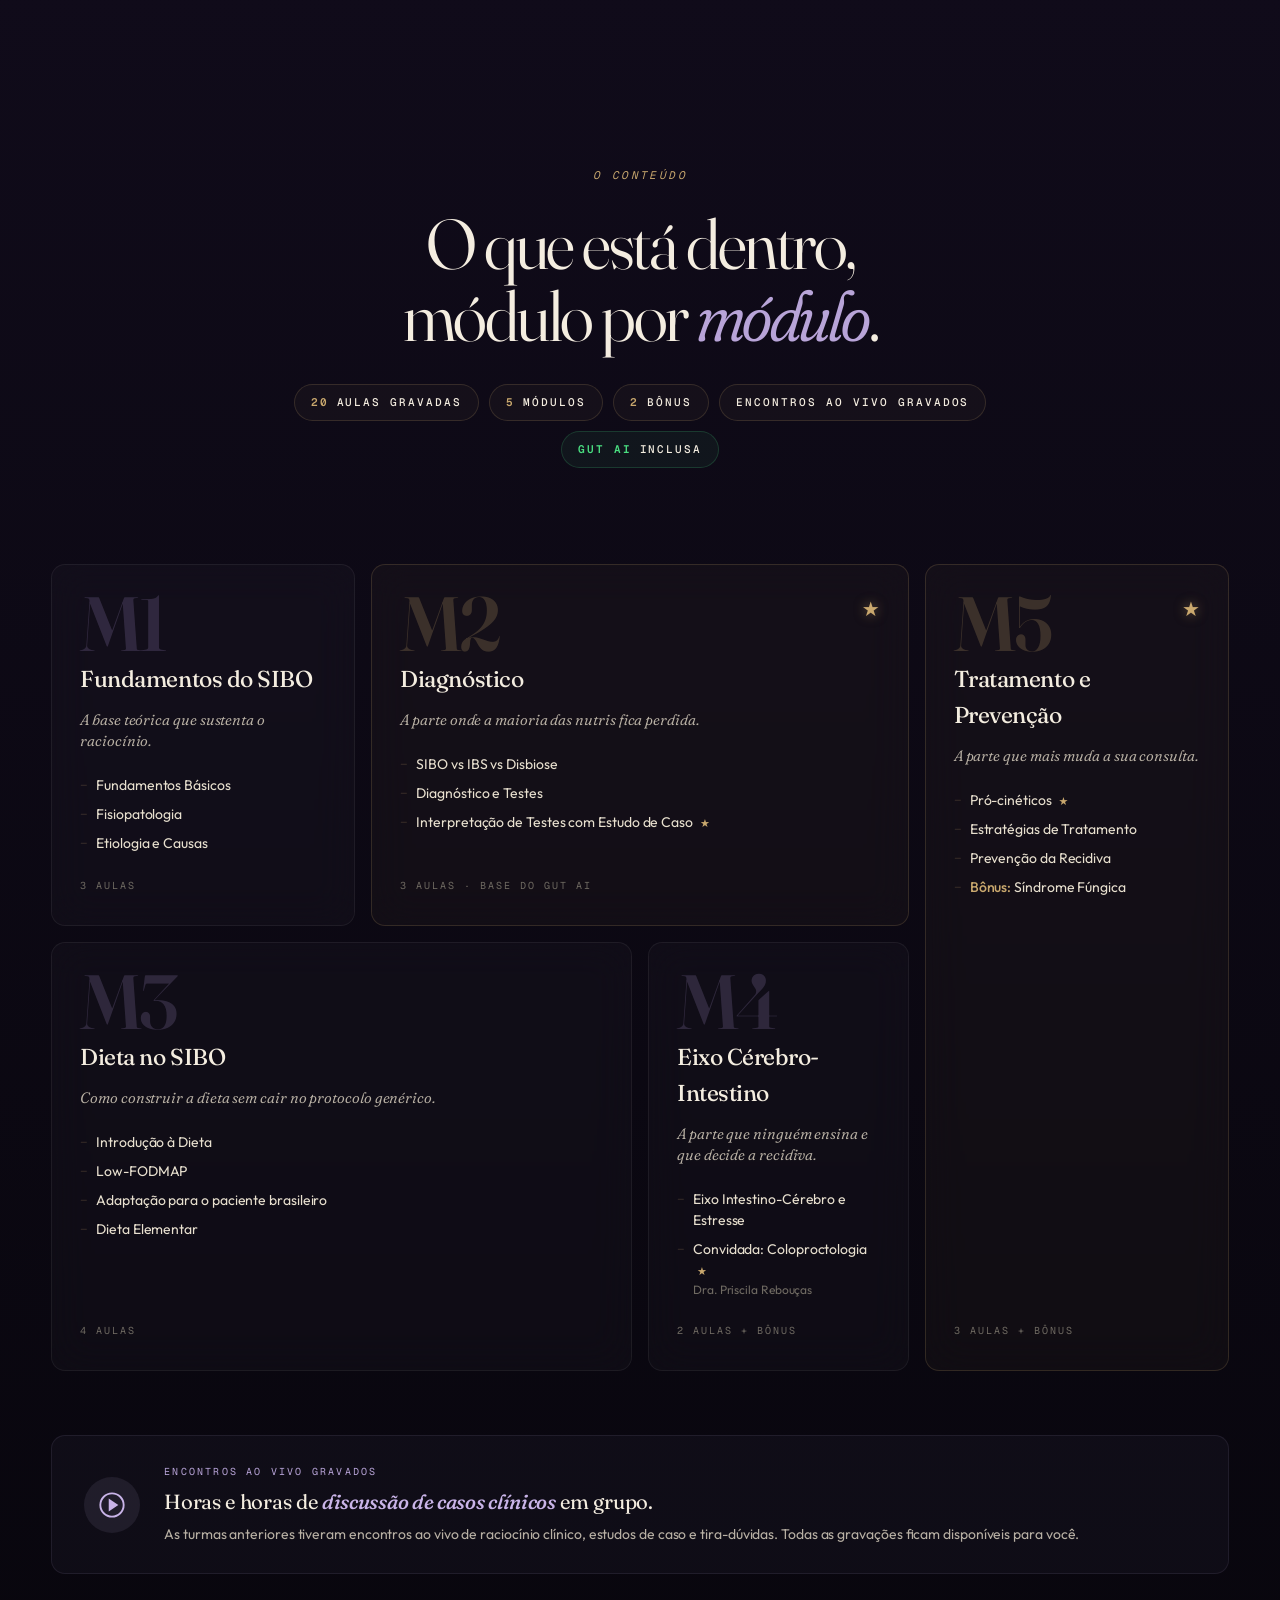
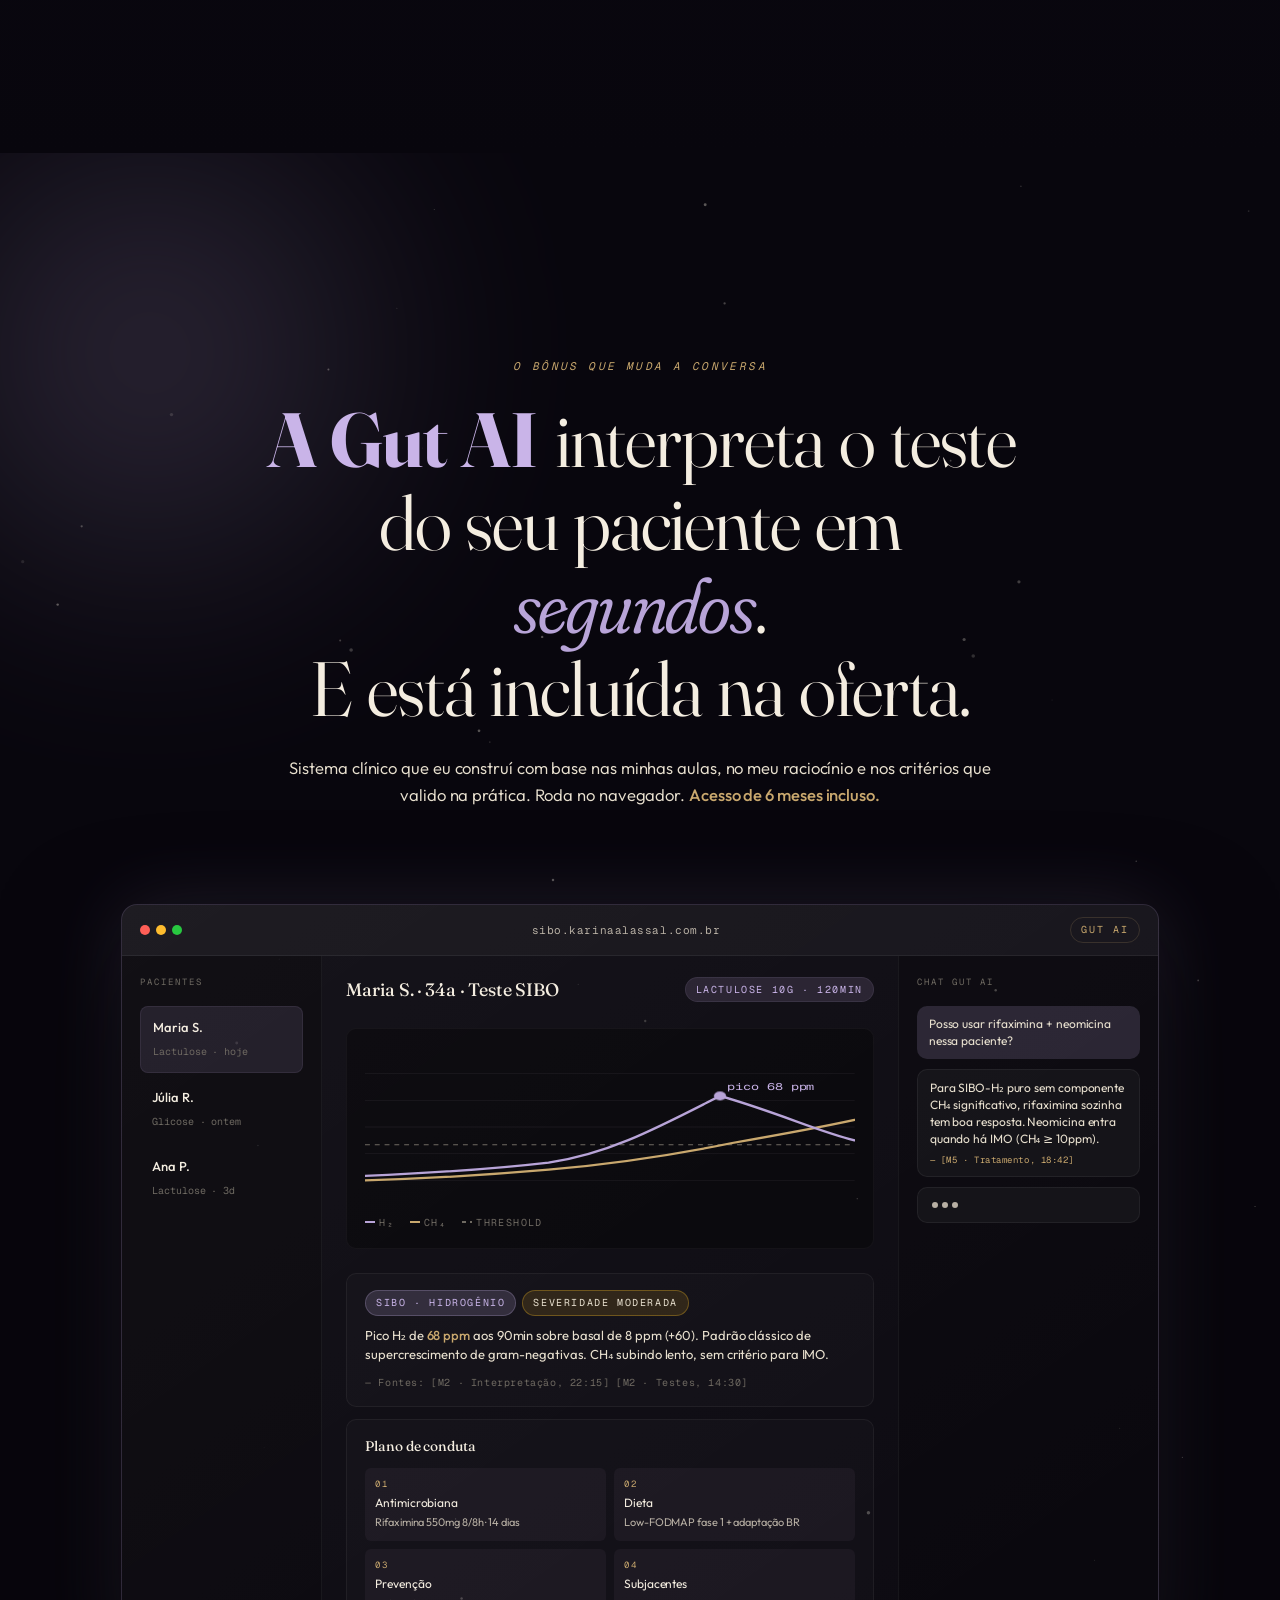
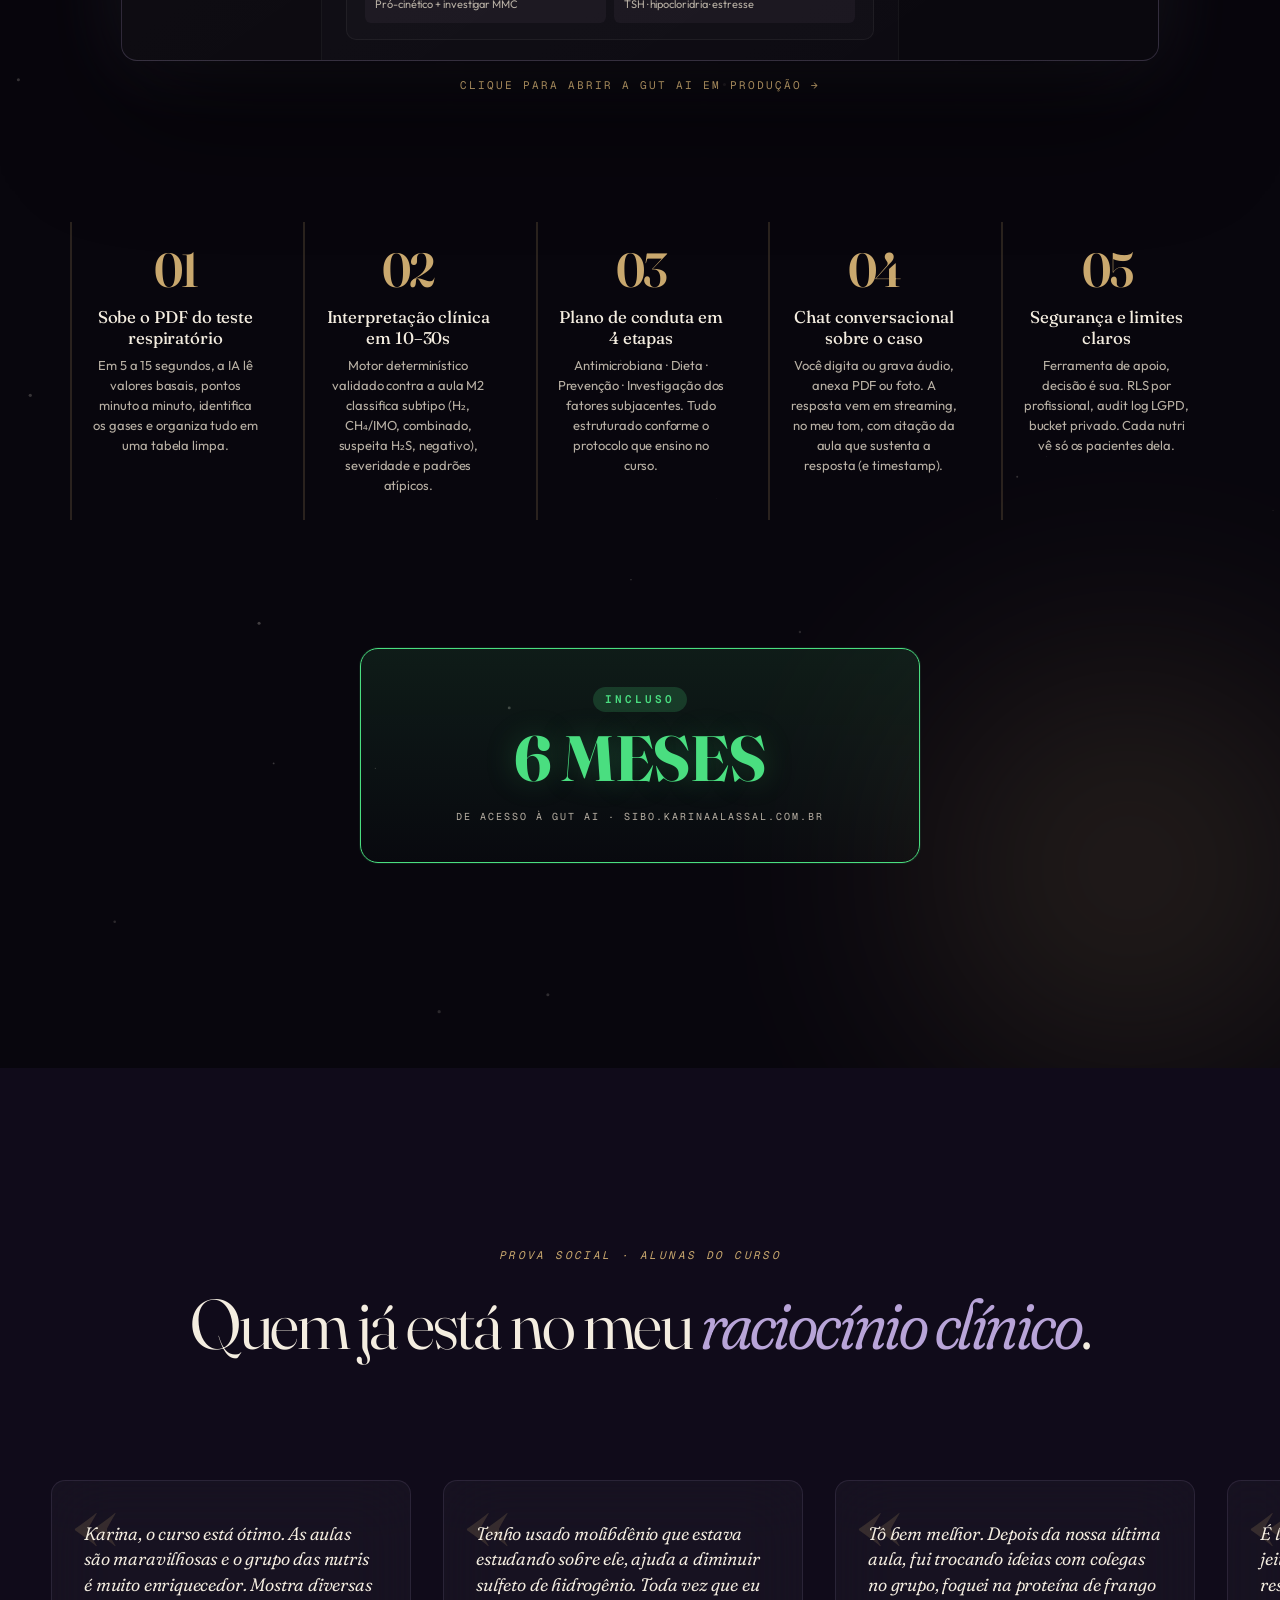
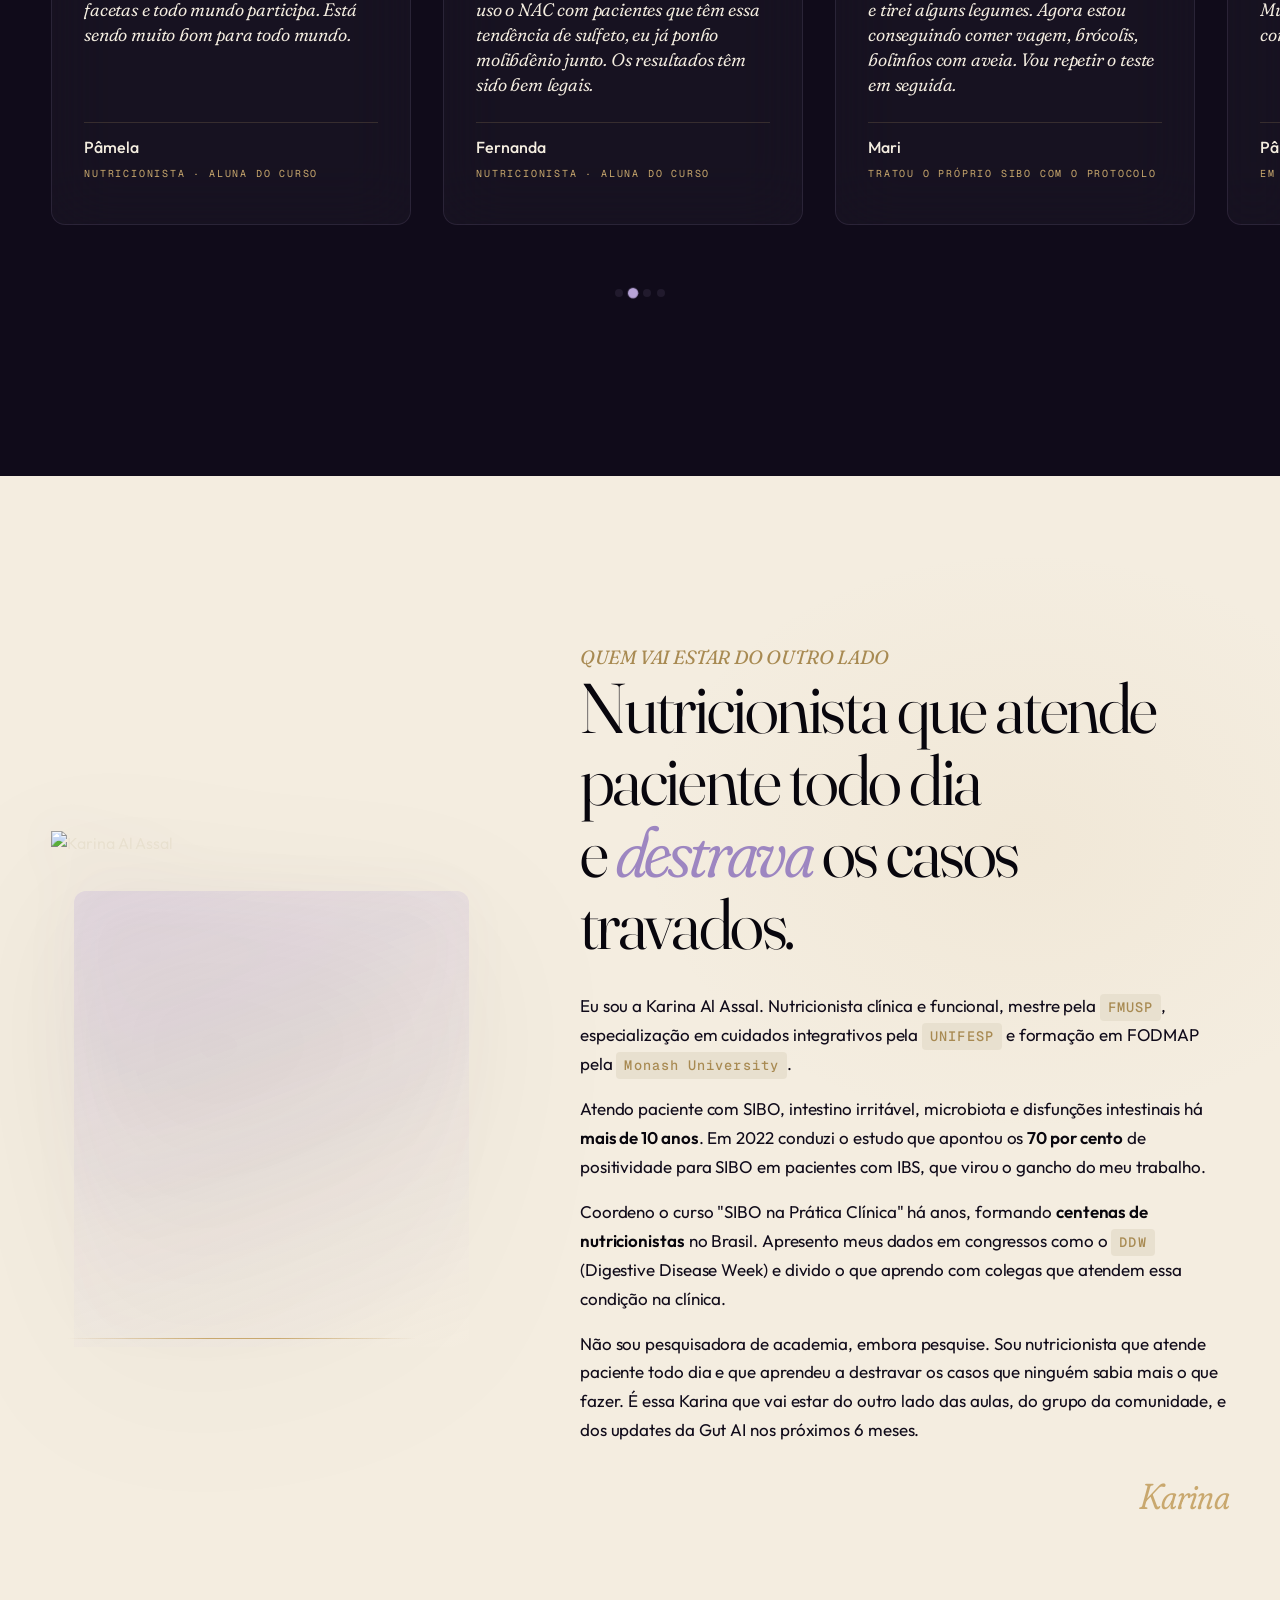
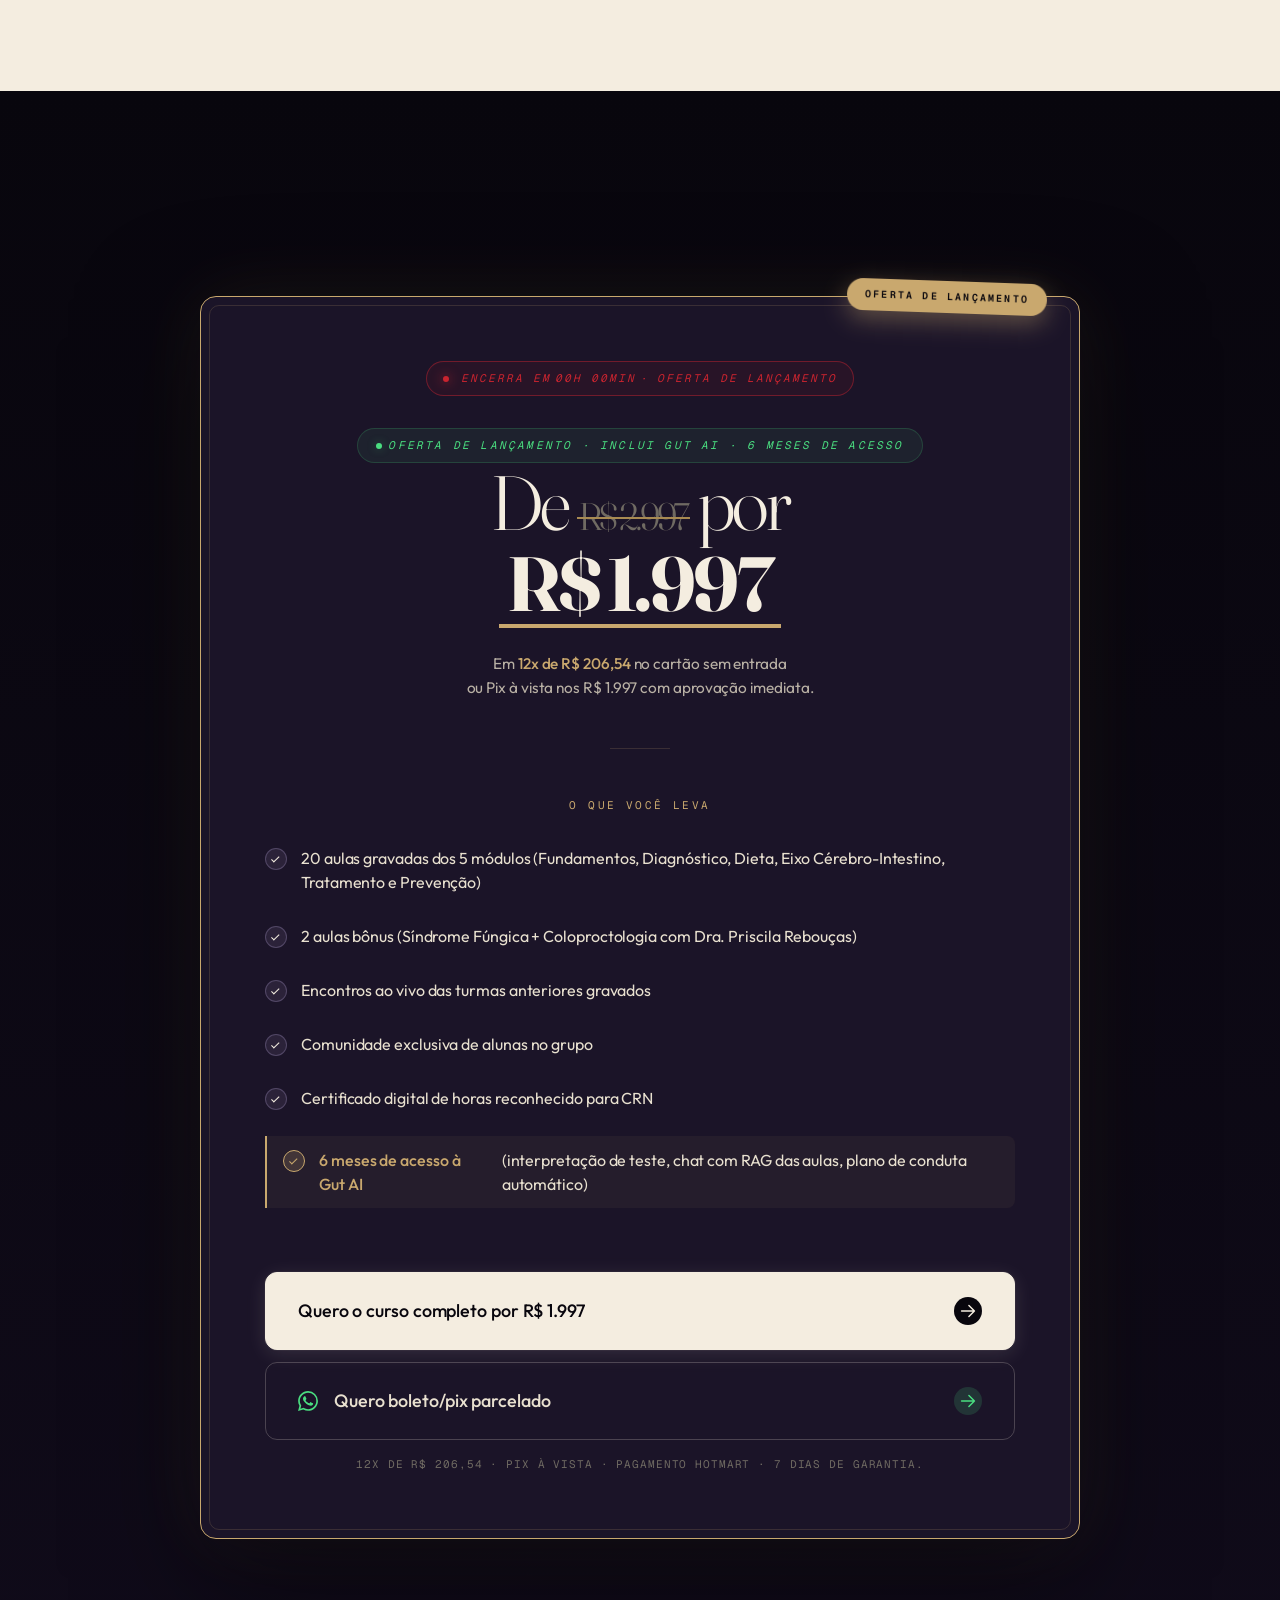
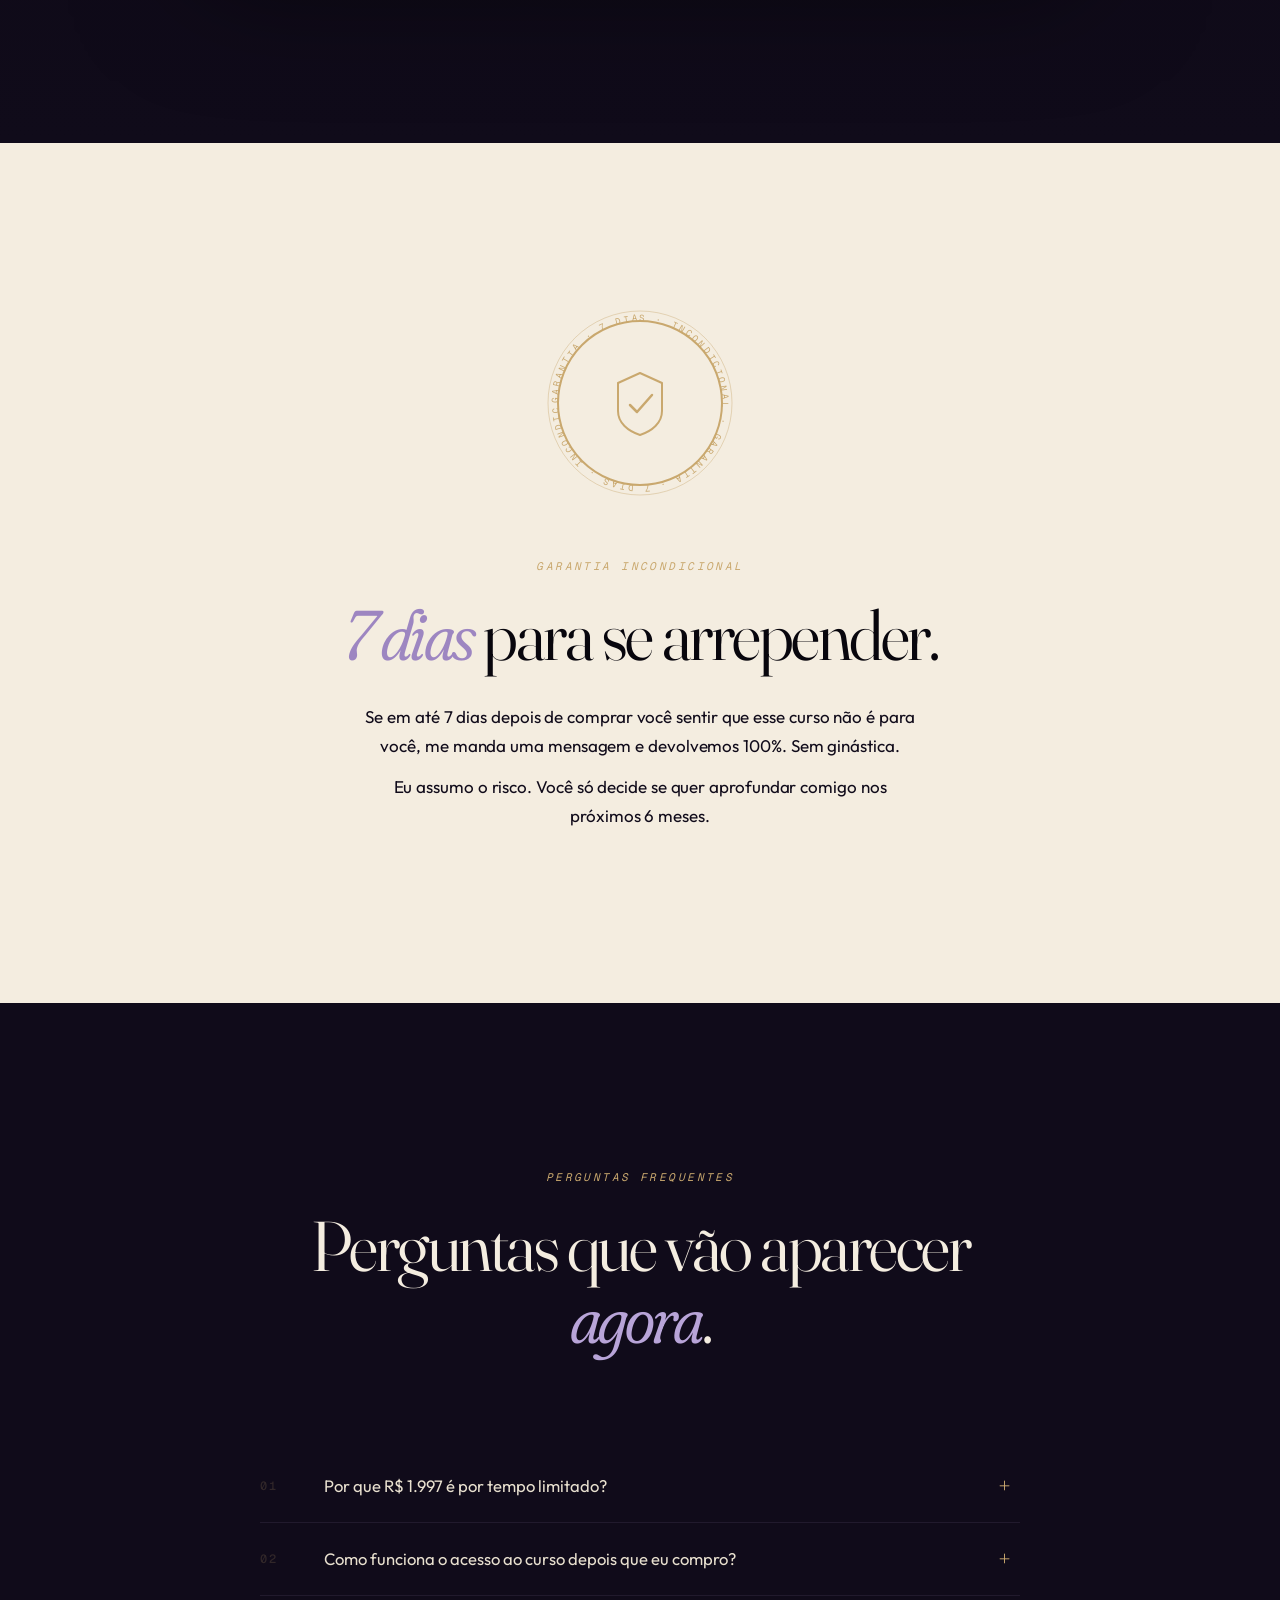
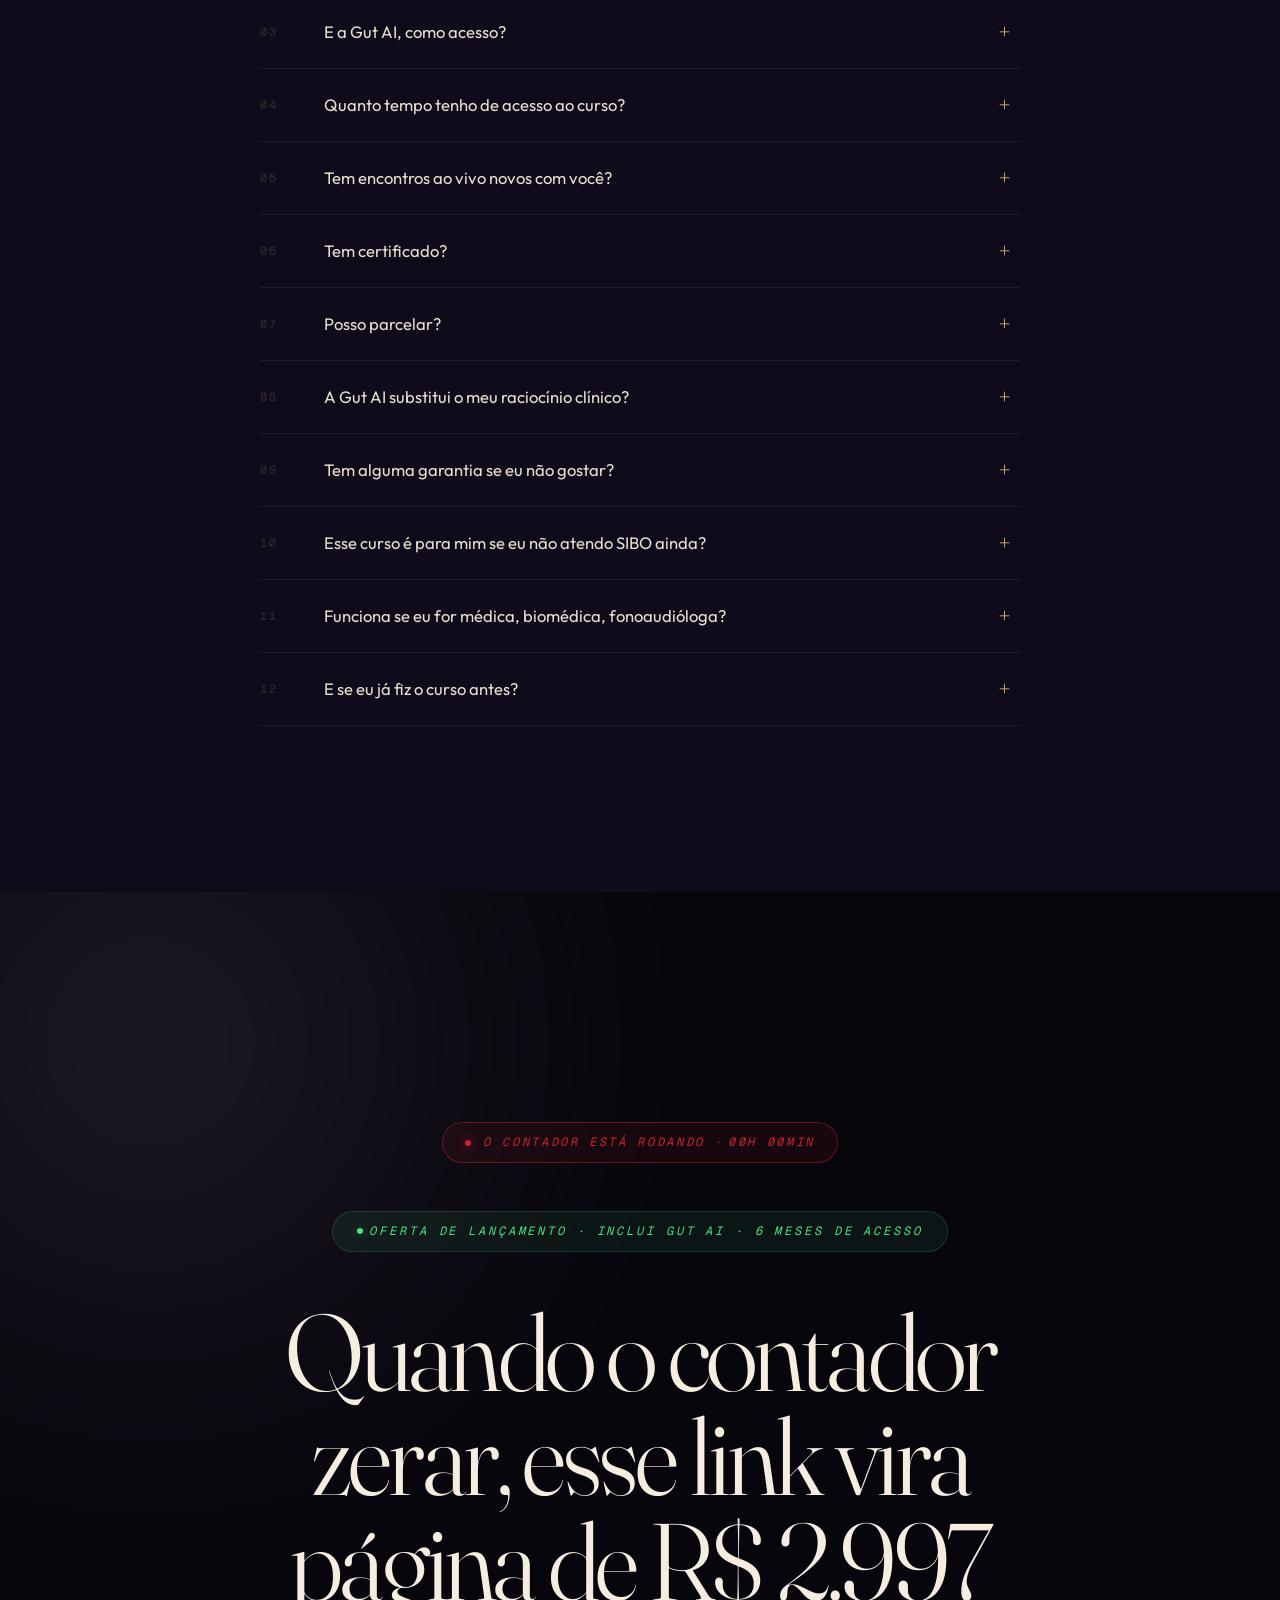
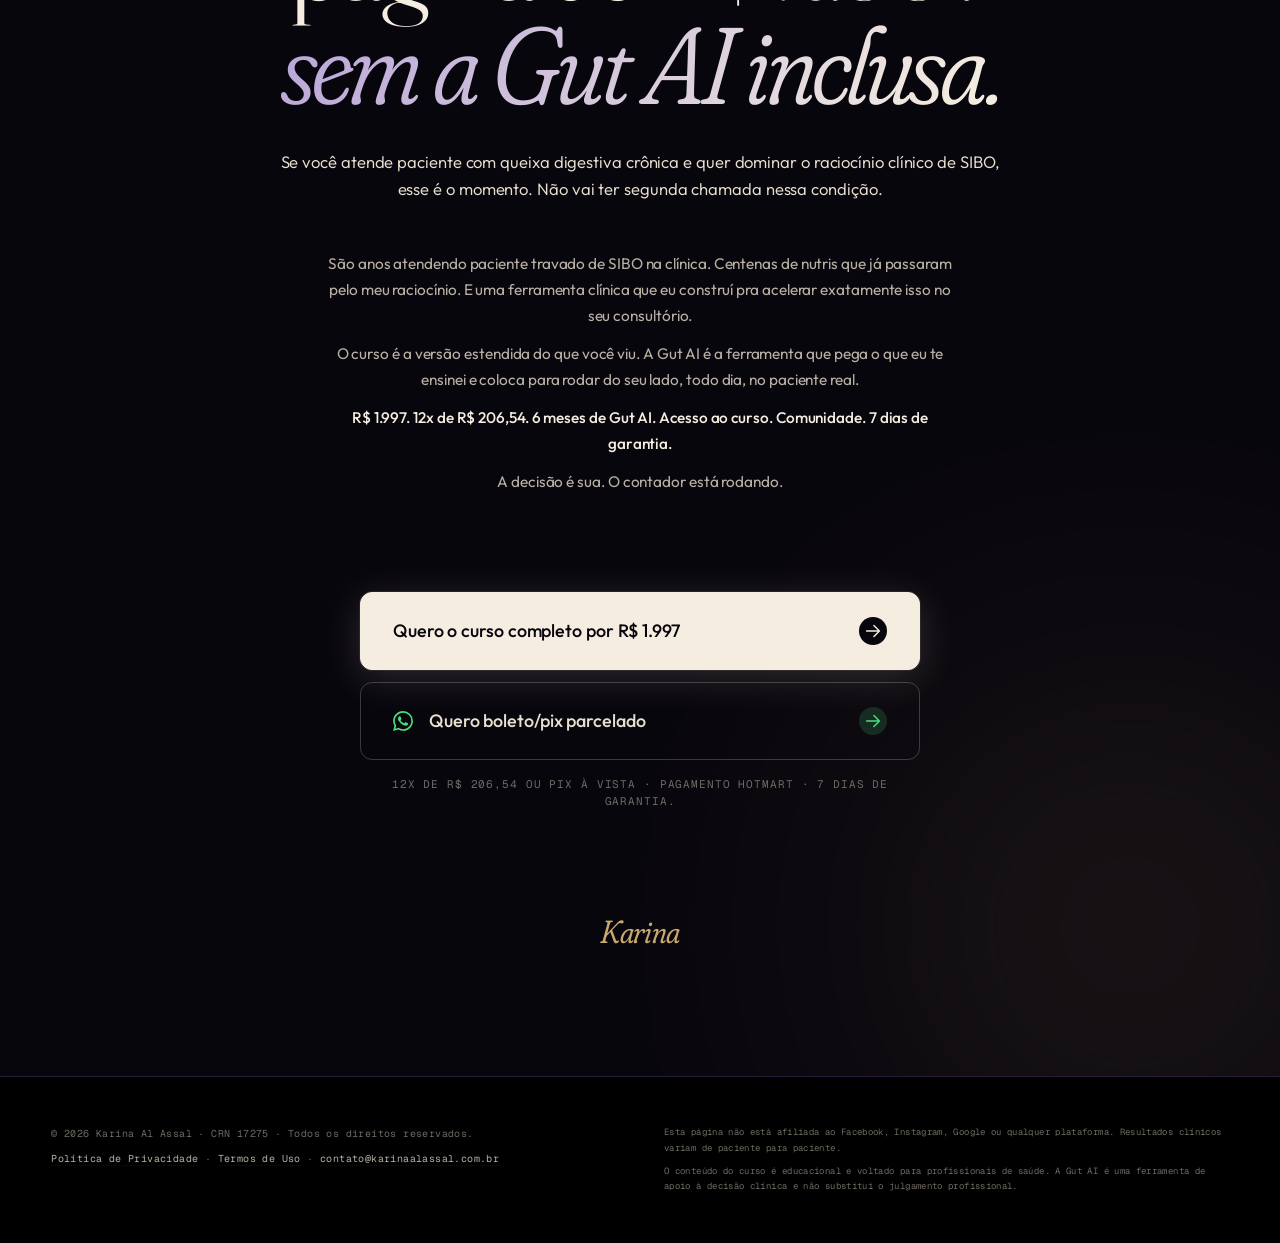
==== commit 76fa51bb: "LP curso — atualiza link de checkout Hotmart (W98911884K) CTA da oferta e CTA final agora apontam pr" ====
--- a/curso/index.html
+++ b/curso/index.html
@@ -726,7 +726,7 @@
       </div>
 
       <div class="oferta__cta-wrap">
-        <a href="https://pay.hotmart.com/Q105652908N?off=wfpptv66&checkoutMode=10" target="_blank" rel="noopener" class="cta cta--mega" data-magnetic>
+        <a href="https://pay.hotmart.com/W98911884K?off=azctciwq&checkoutMode=10" target="_blank" rel="noopener" class="cta cta--mega" data-magnetic>
           <span class="cta__label">Quero o curso completo por R$ 1.997</span>
           <span class="cta__arrow" aria-hidden="true">
             <svg viewBox="0 0 24 24" width="22" height="22" fill="none" stroke="currentColor" stroke-width="1.6" stroke-linecap="round" stroke-linejoin="round"><path d="M5 12h14M13 6l6 6-6 6"/></svg>
@@ -944,7 +944,7 @@
     </div>
 
     <div class="cta-final__cta-wrap" data-reveal>
-      <a href="https://pay.hotmart.com/Q105652908N?off=wfpptv66&checkoutMode=10" target="_blank" rel="noopener" class="cta cta--mega cta--mega-loud" data-magnetic>
+      <a href="https://pay.hotmart.com/W98911884K?off=azctciwq&checkoutMode=10" target="_blank" rel="noopener" class="cta cta--mega cta--mega-loud" data-magnetic>
         <span class="cta__label">Quero o curso completo por R$ 1.997</span>
         <span class="cta__arrow" aria-hidden="true">
           <svg viewBox="0 0 24 24" width="22" height="22" fill="none" stroke="currentColor" stroke-width="1.6" stroke-linecap="round" stroke-linejoin="round"><path d="M5 12h14M13 6l6 6-6 6"/></svg>
--- a/curso/style.css
+++ b/curso/style.css
@@ -840,15 +840,11 @@
     max-width: 40px;
   }
 
-  .hero__countdown {
-    align-items: flex-start;
-    text-align: left;
-    border-top: 1px solid var(--lilac-soft);
-    padding-top: var(--s-4);
-  }
-
-  .countdown__clock {
-    font-size: clamp(36px, 11vw, 48px);
+  .hero__countdown,
+  .sticky-bar,
+  .eyebrow--urgency,
+  .eyebrow--urgency-loud {
+    display: none !important;
   }
 
   /* No mobile: empilhado, content (eyebrow + headline + CTA) primeiro, foto depois */
--- a/curso/style.css
+++ b/curso/style.css
@@ -840,15 +840,11 @@
     max-width: 40px;
   }
 
-  .hero__countdown {
-    align-items: flex-start;
-    text-align: left;
-    border-top: 1px solid var(--lilac-soft);
-    padding-top: var(--s-4);
-  }
-
-  .countdown__clock {
-    font-size: clamp(36px, 11vw, 48px);
+  .hero__countdown,
+  .sticky-bar,
+  .eyebrow--urgency,
+  .eyebrow--urgency-loud {
+    display: none !important;
   }
 
   /* No mobile: empilhado, content (eyebrow + headline + CTA) primeiro, foto depois */
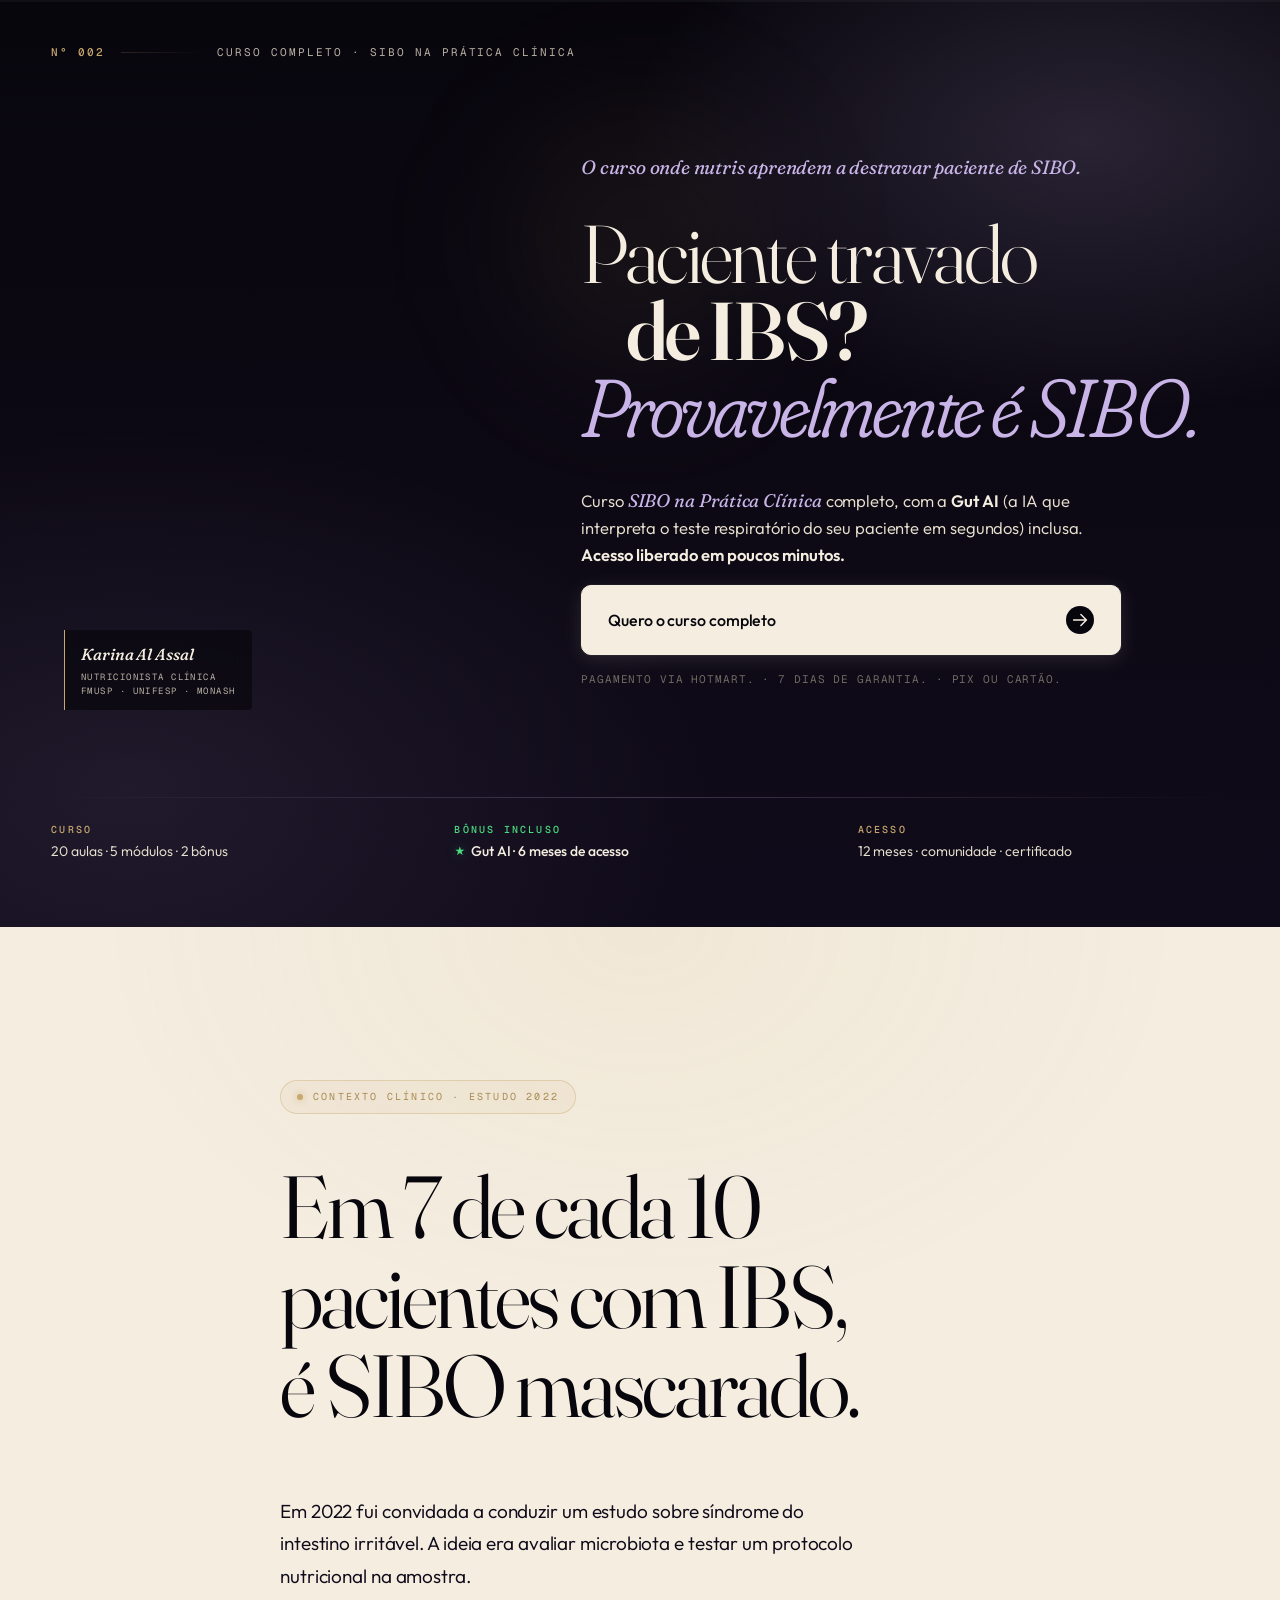
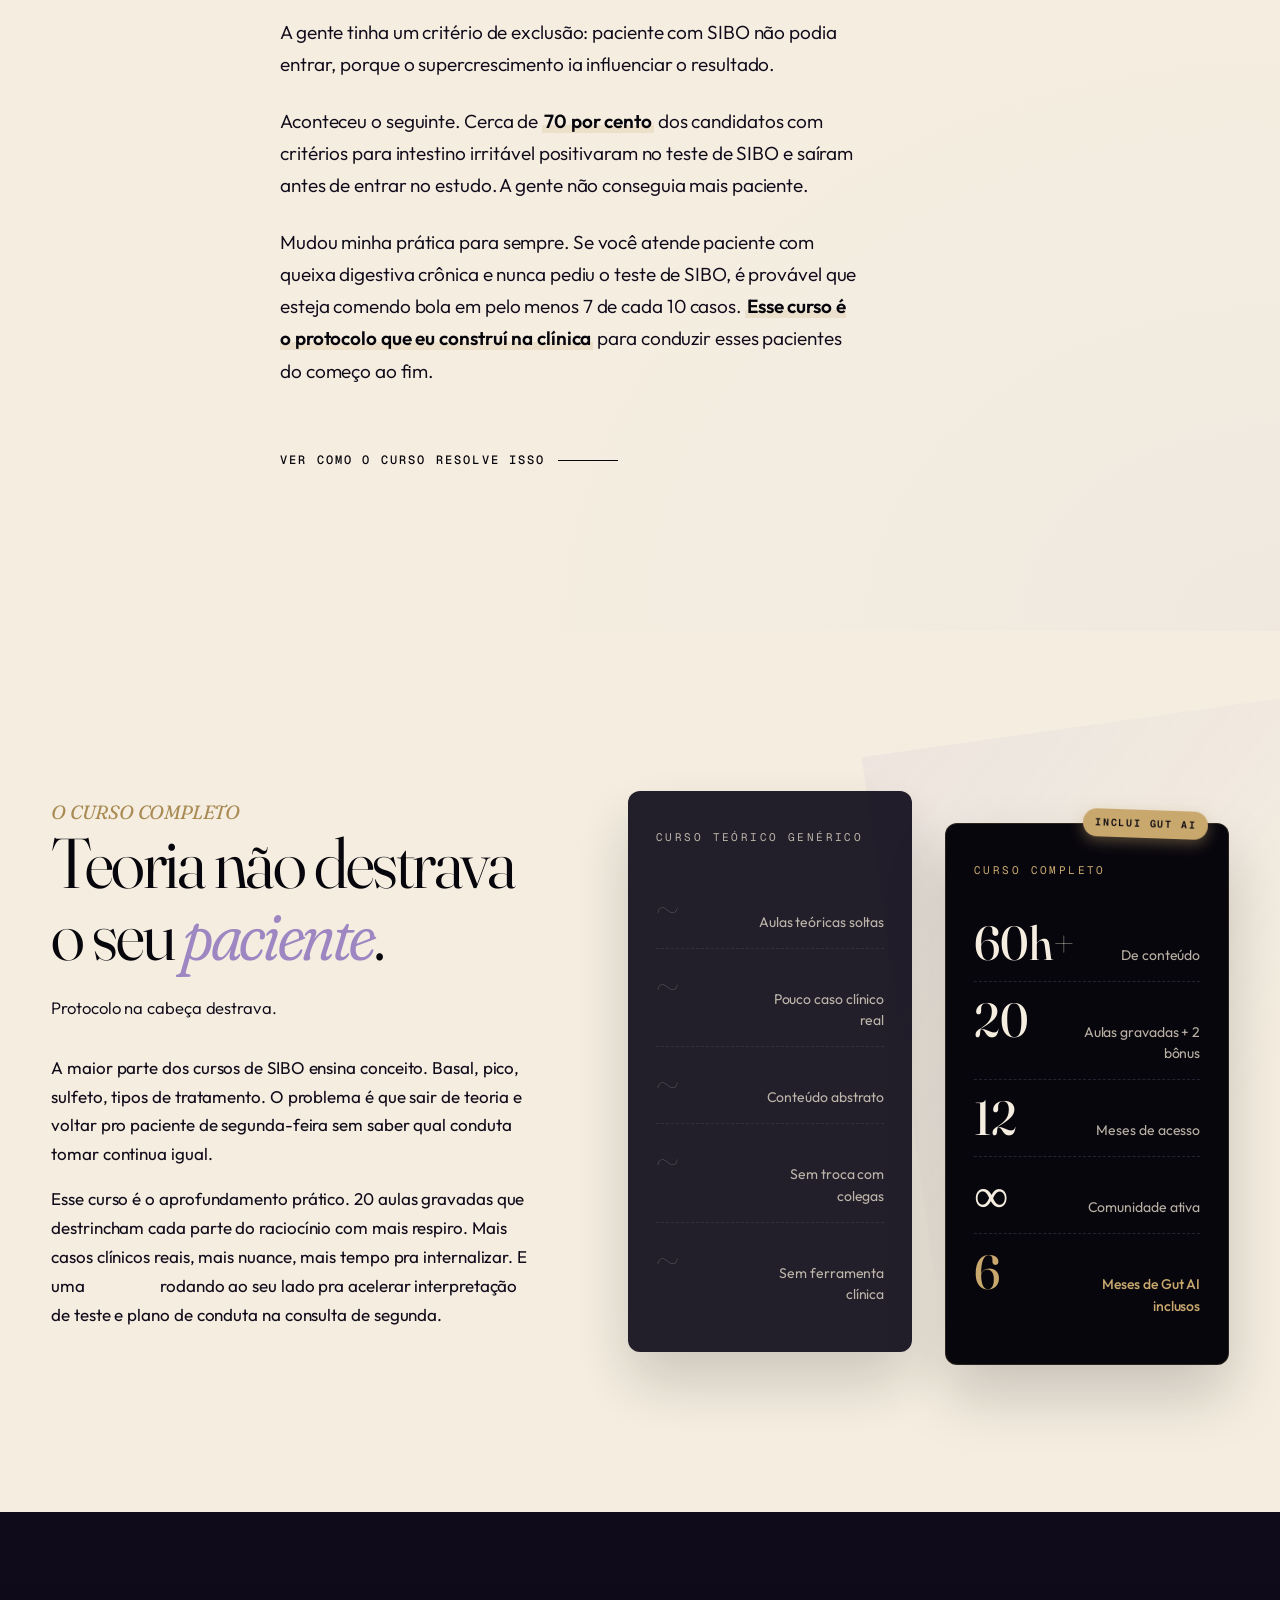
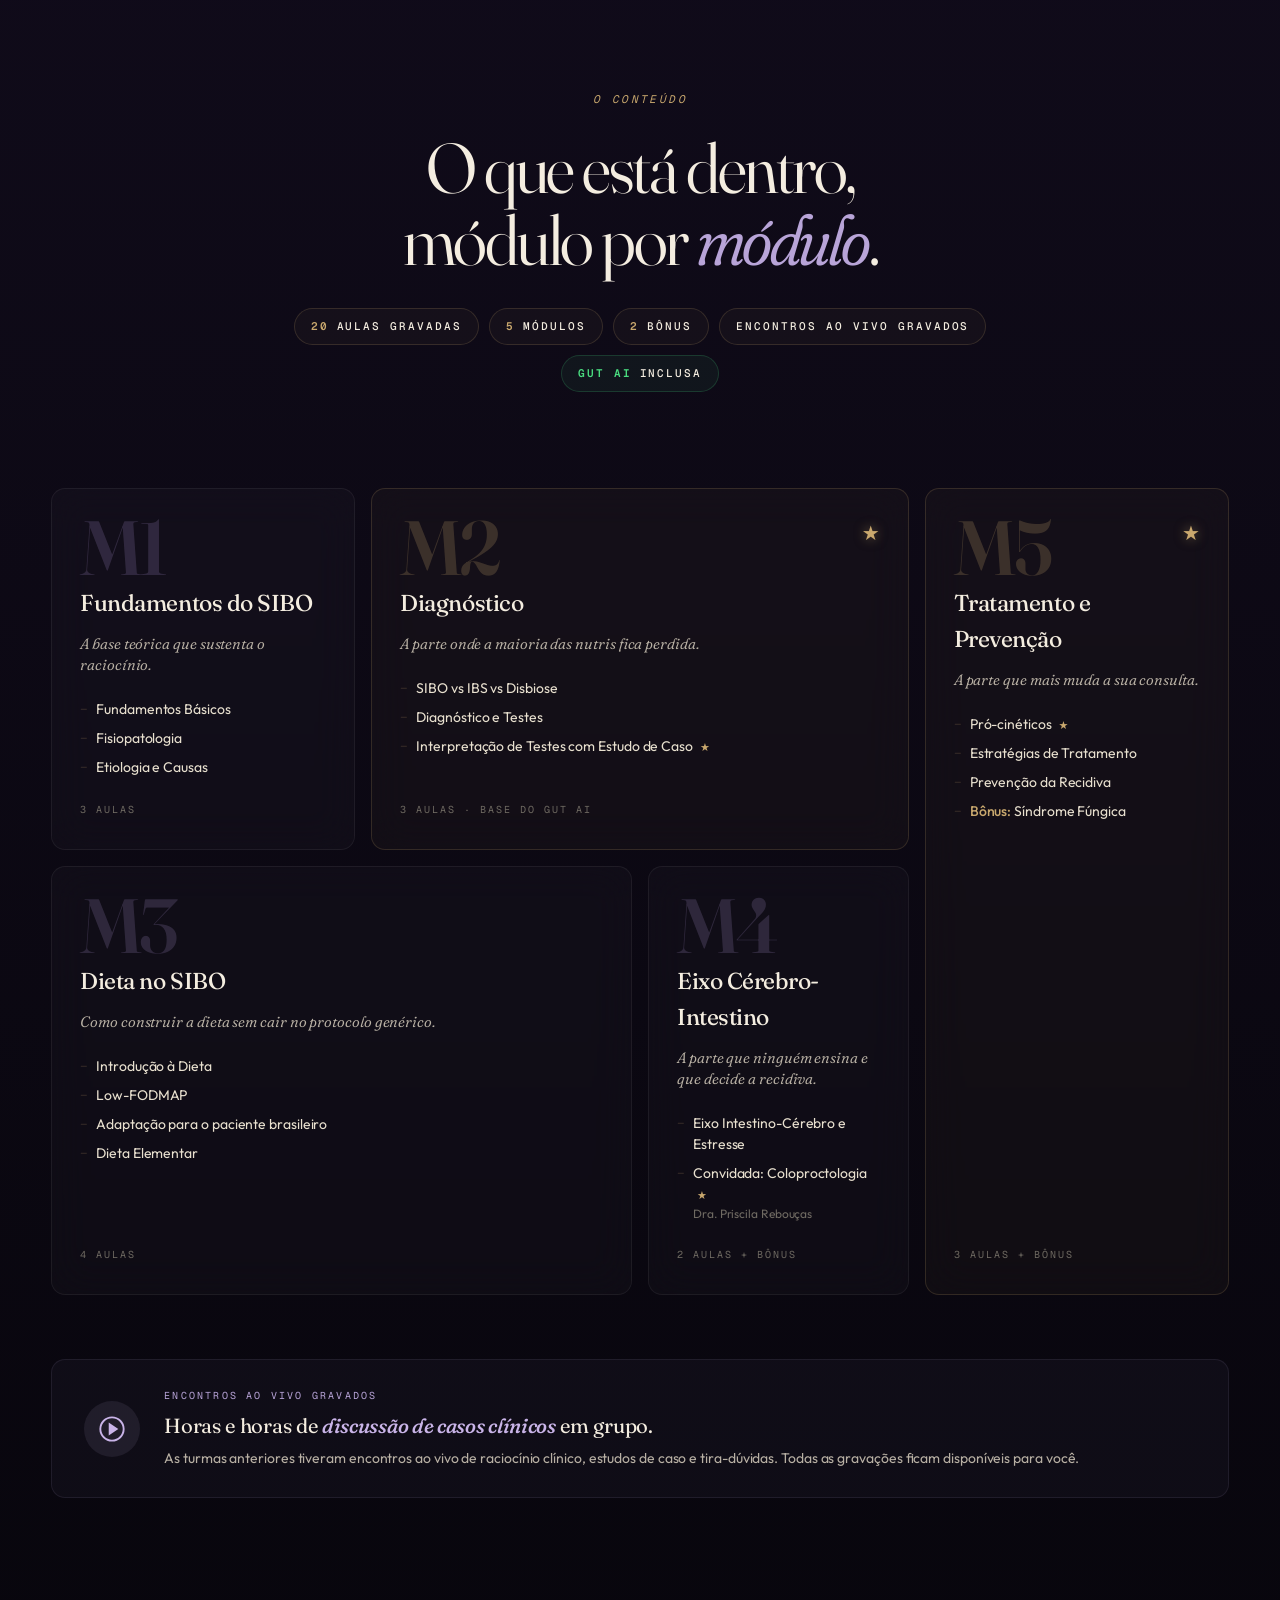
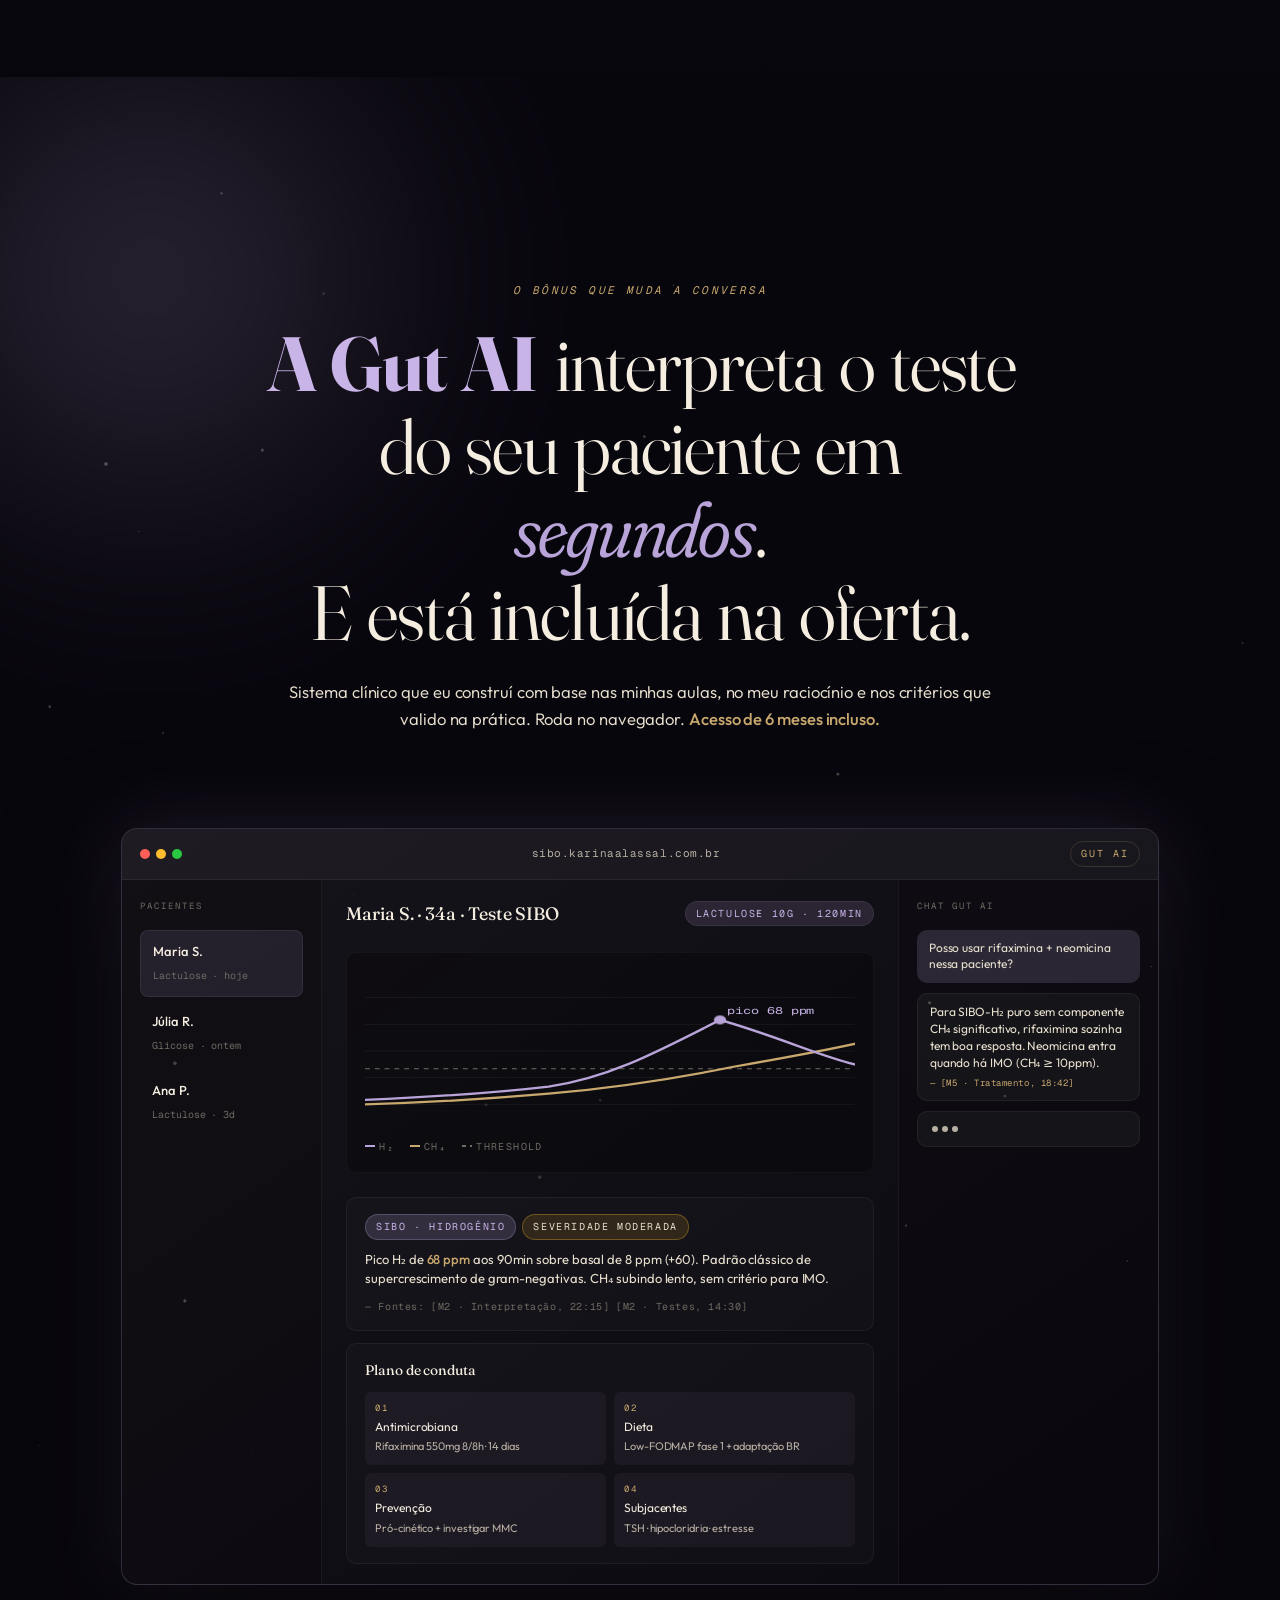
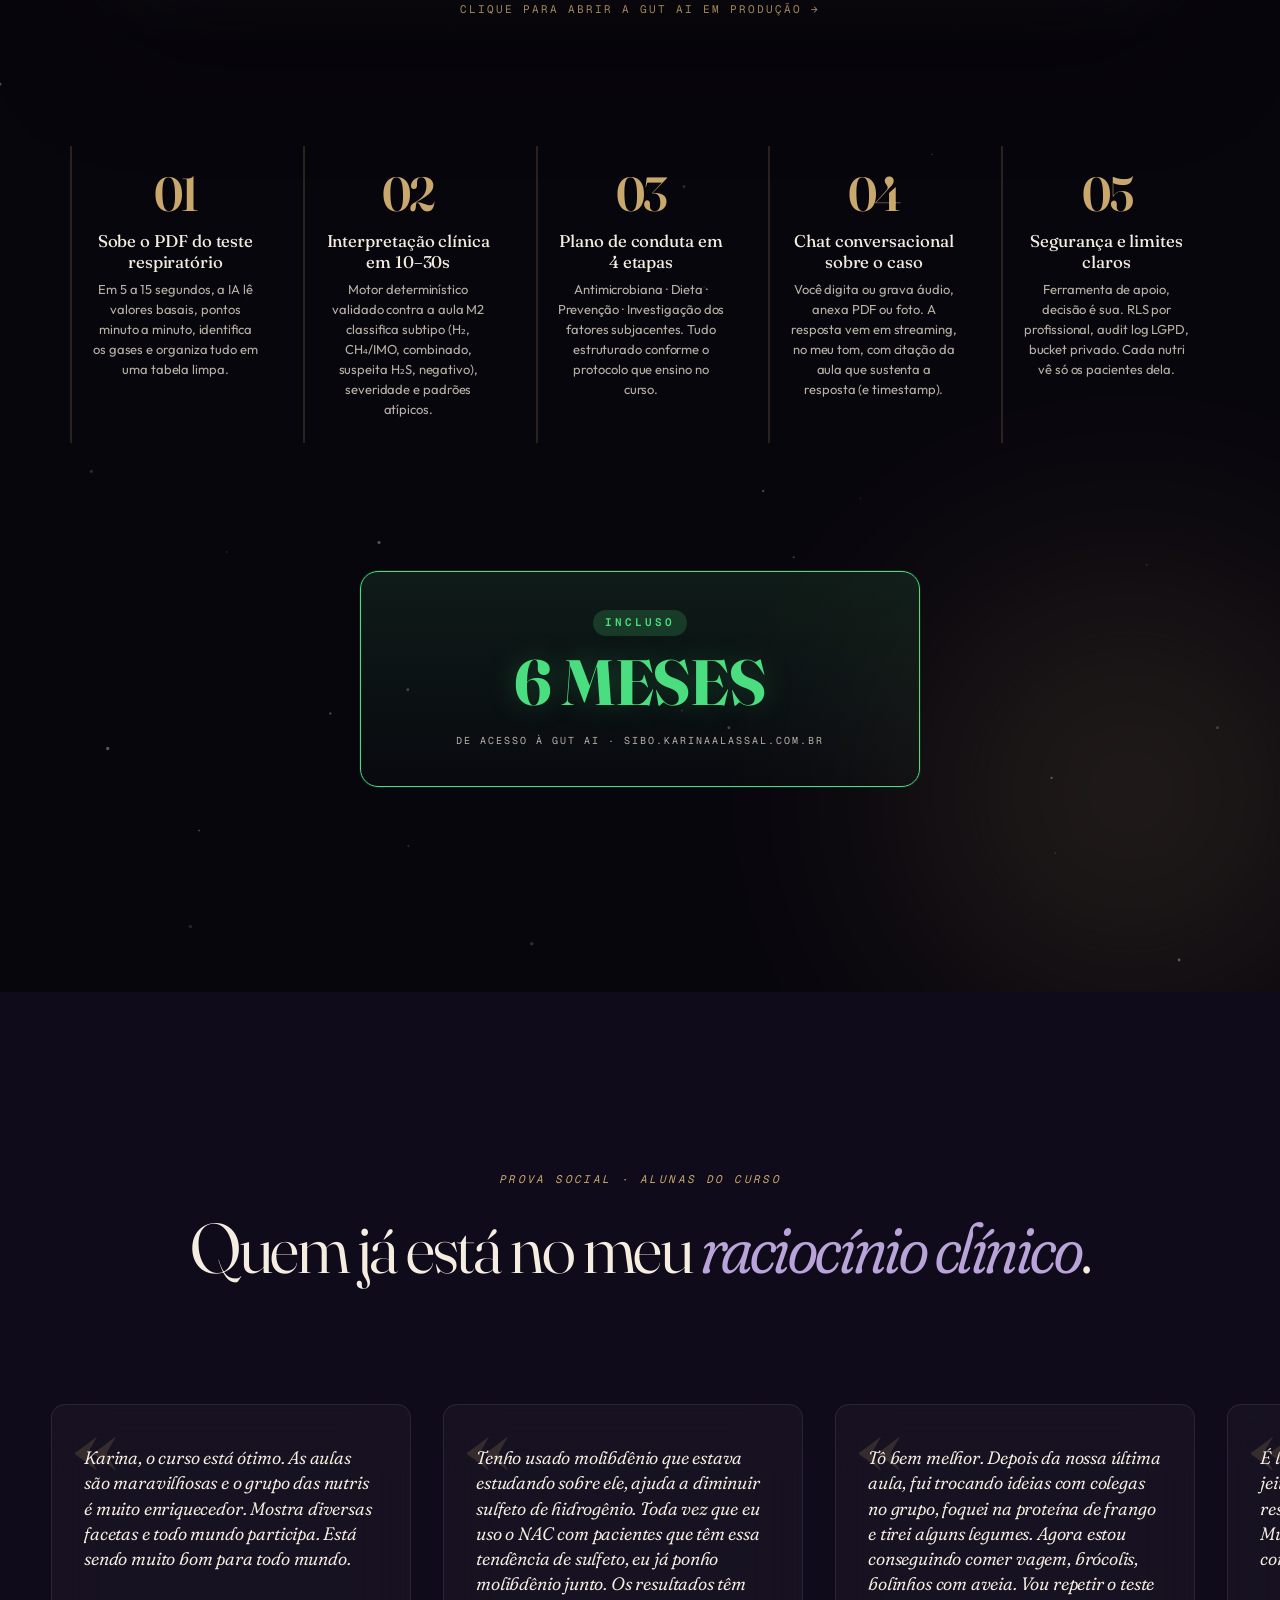
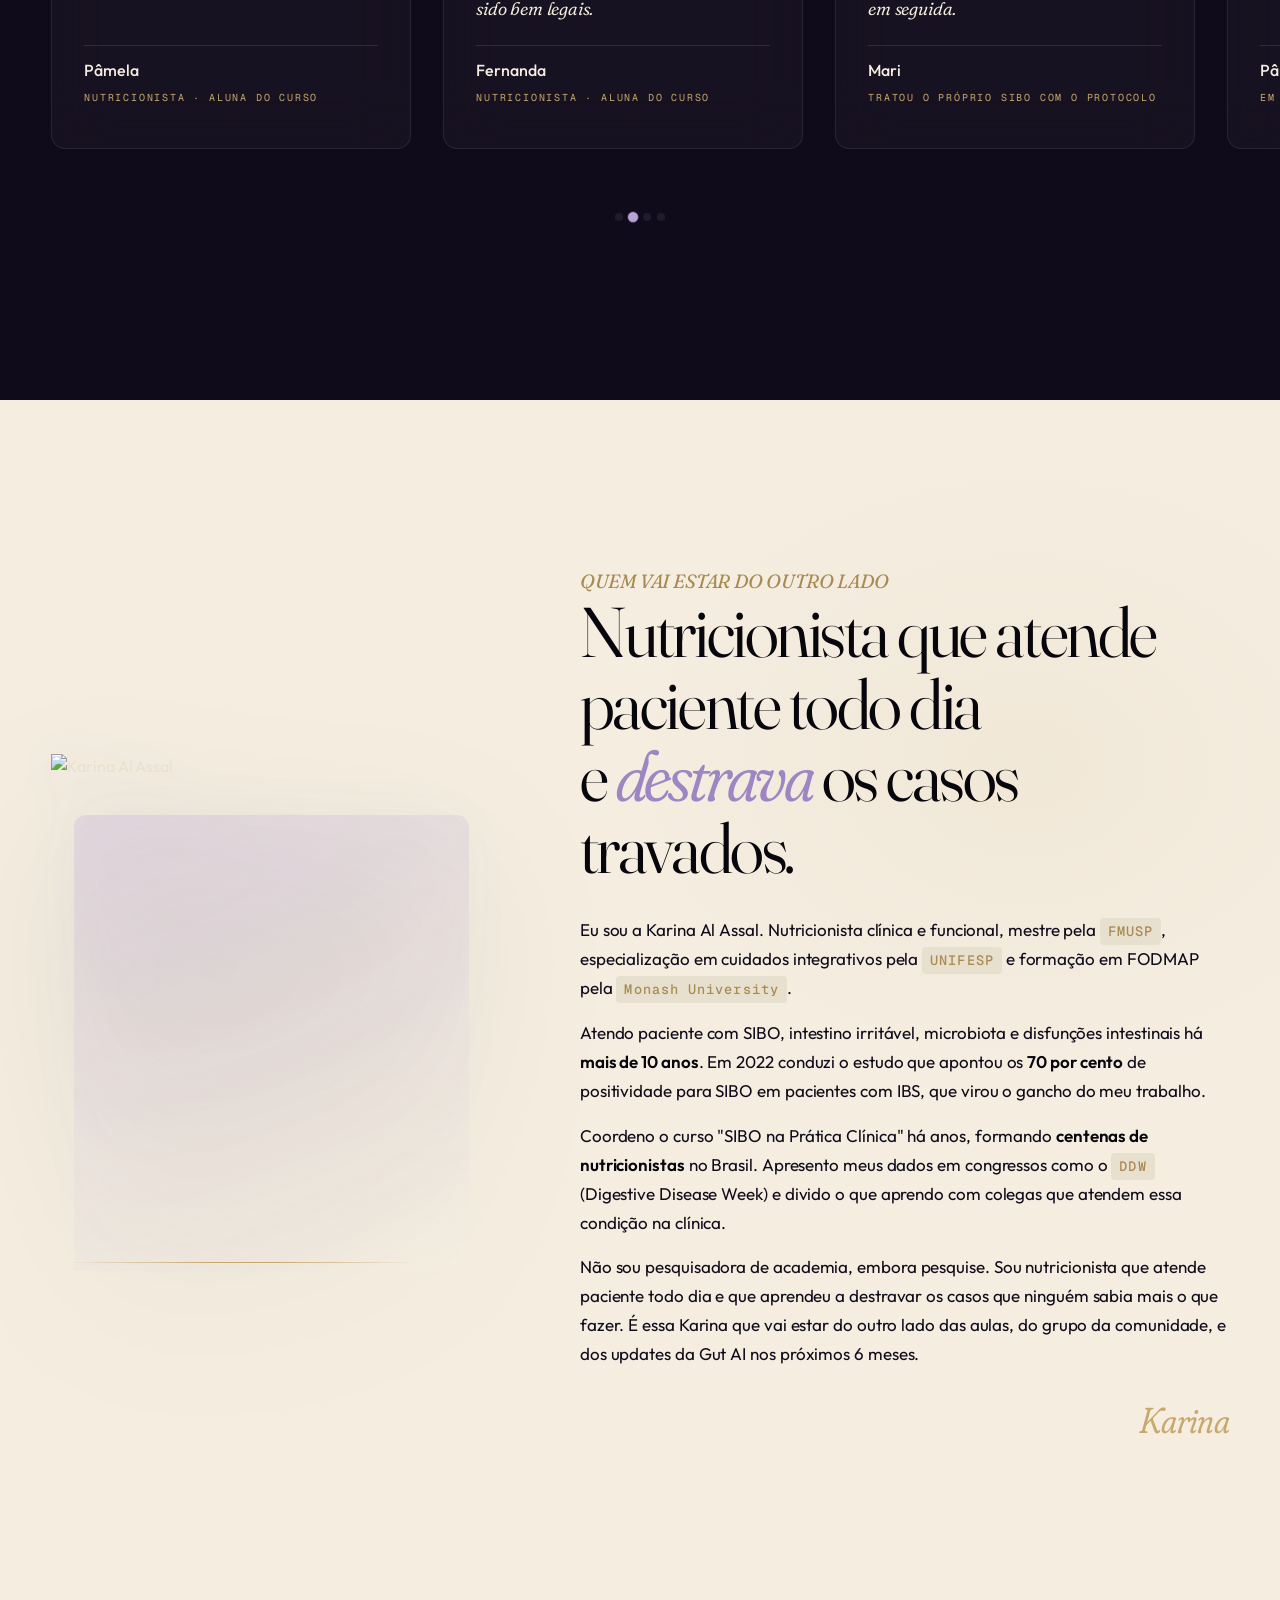
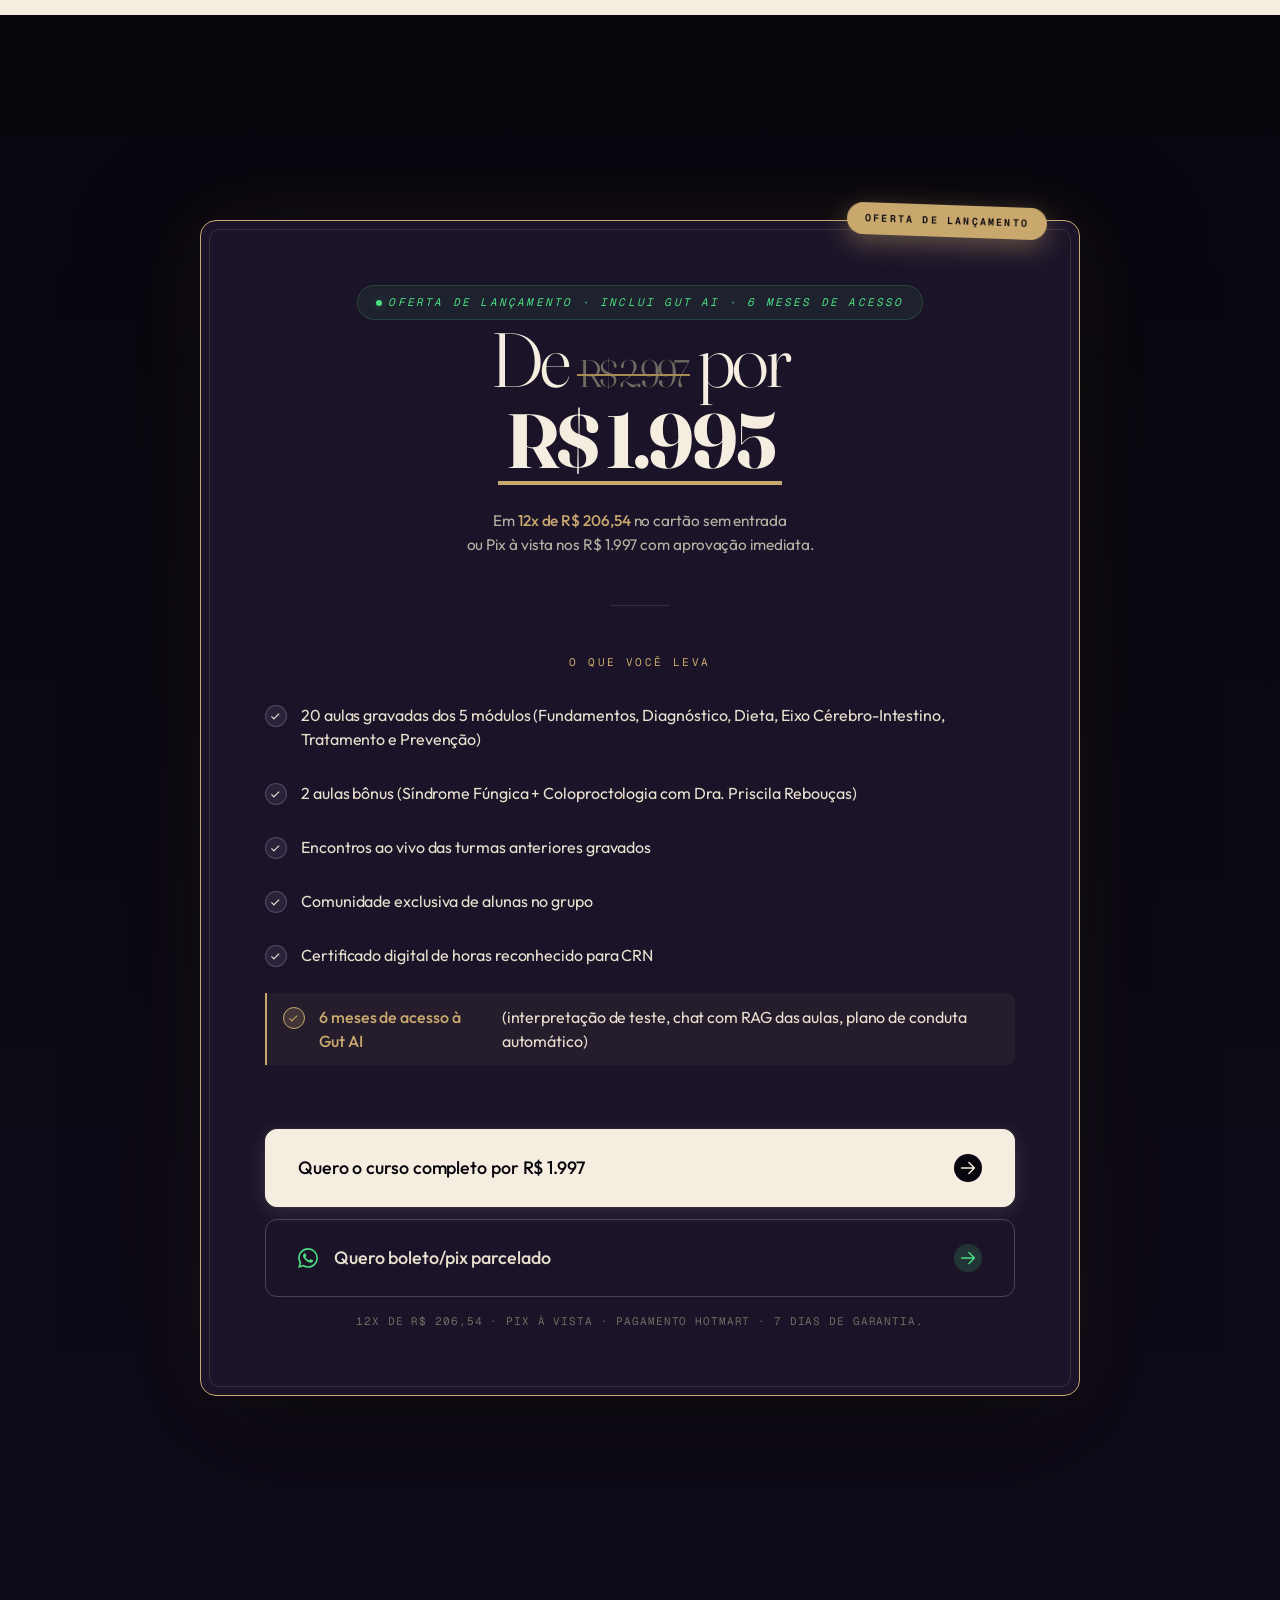
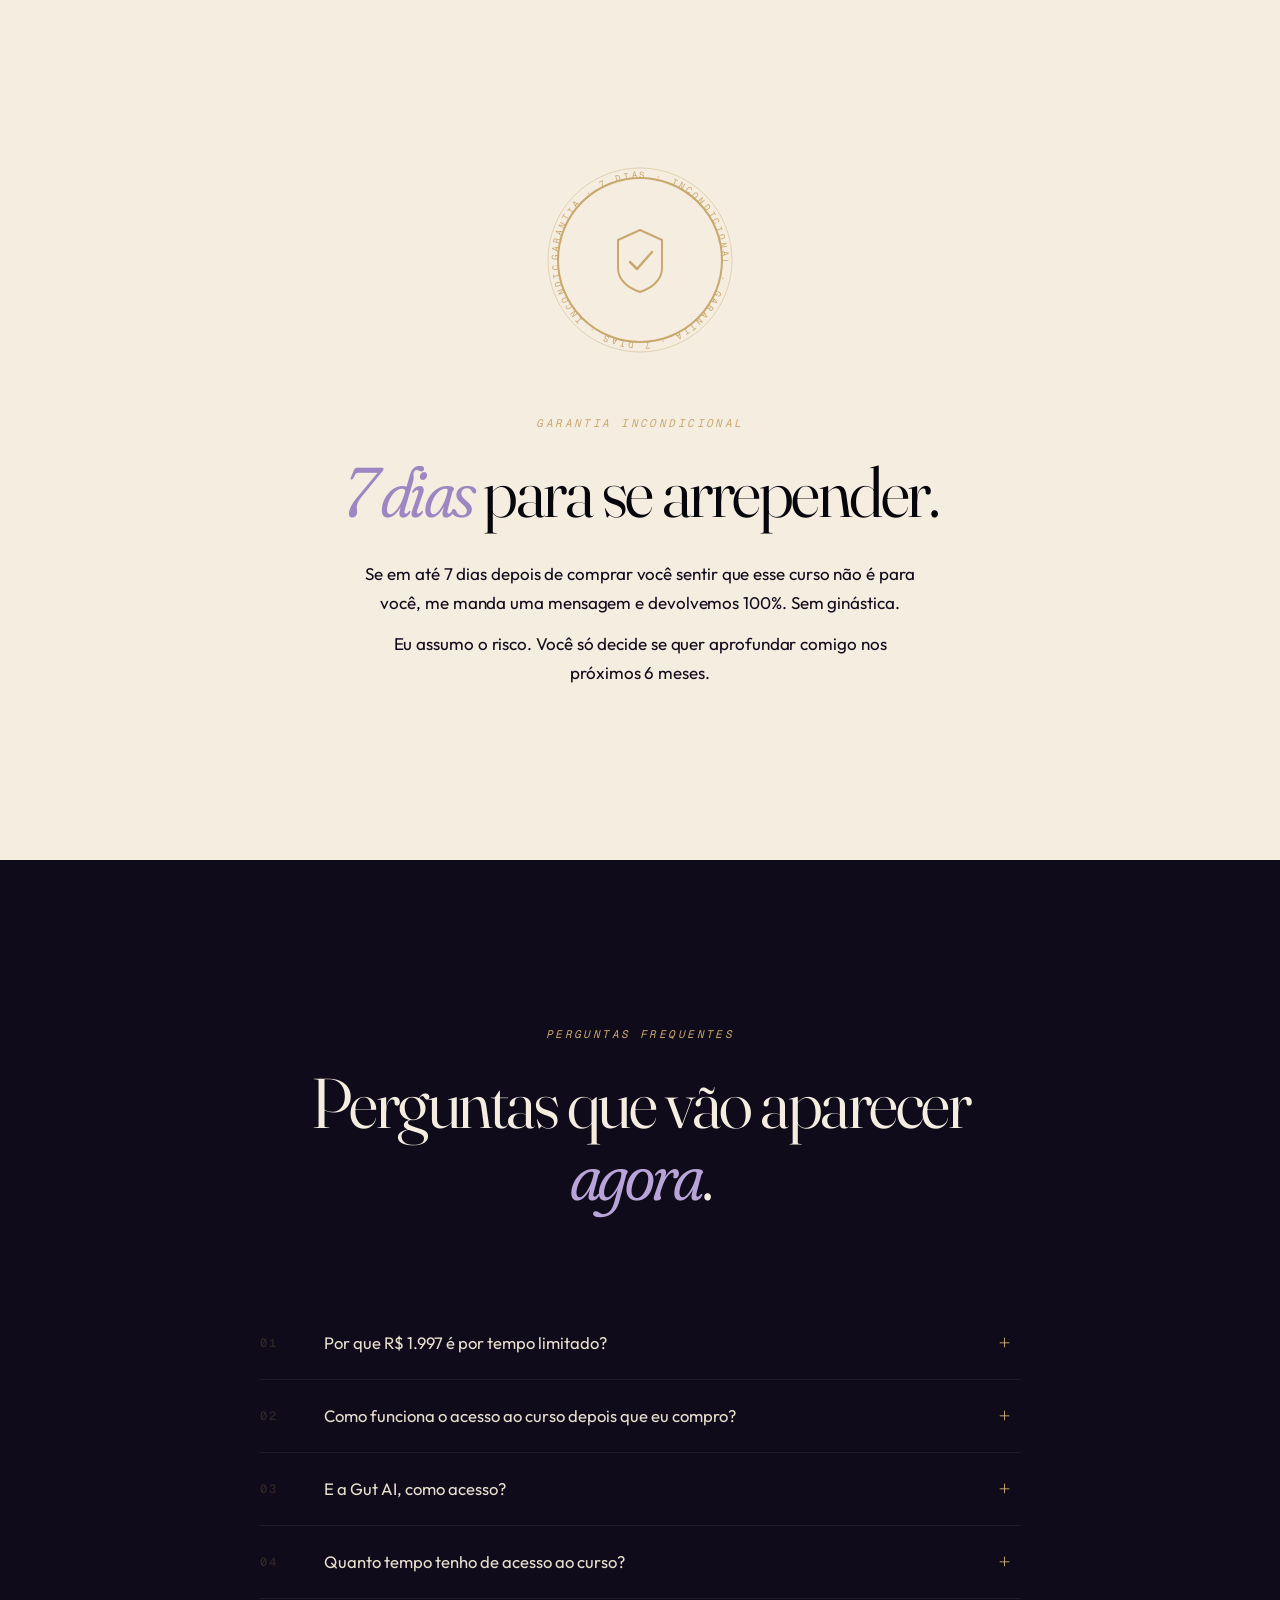
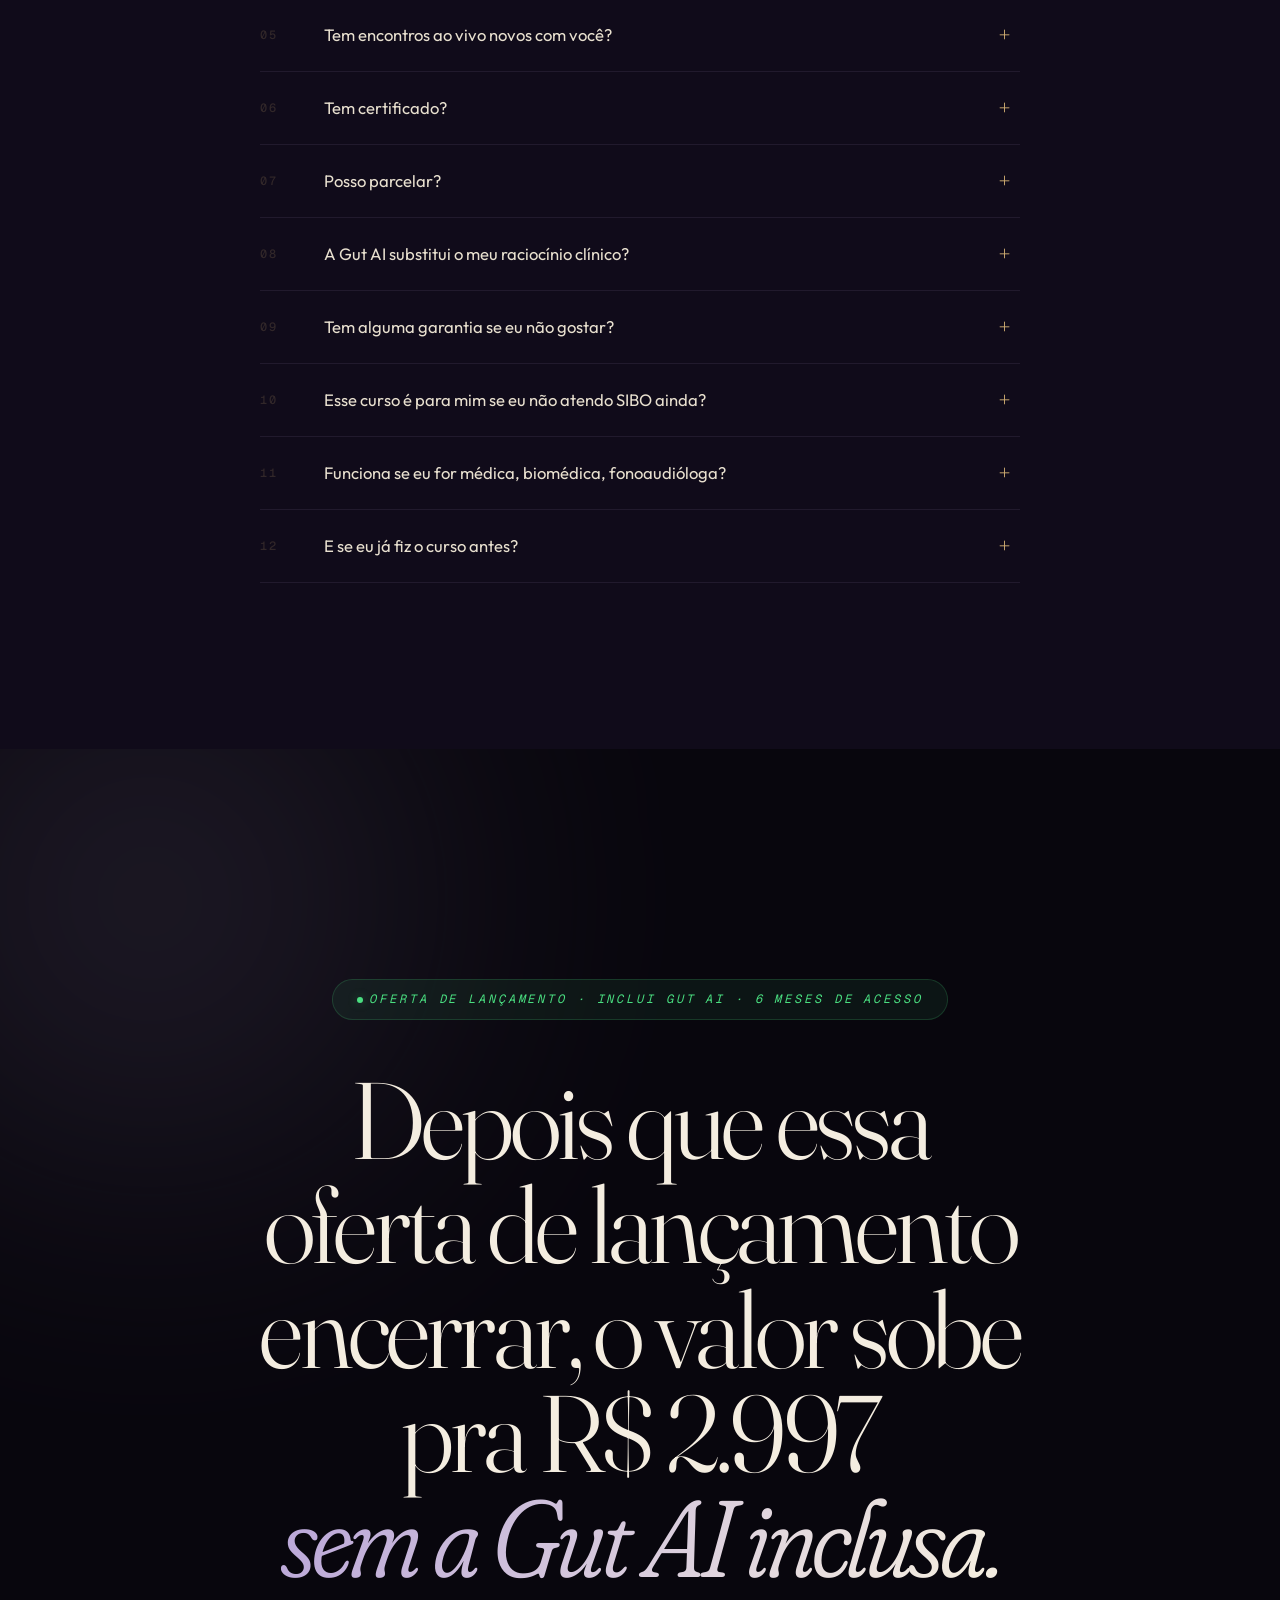
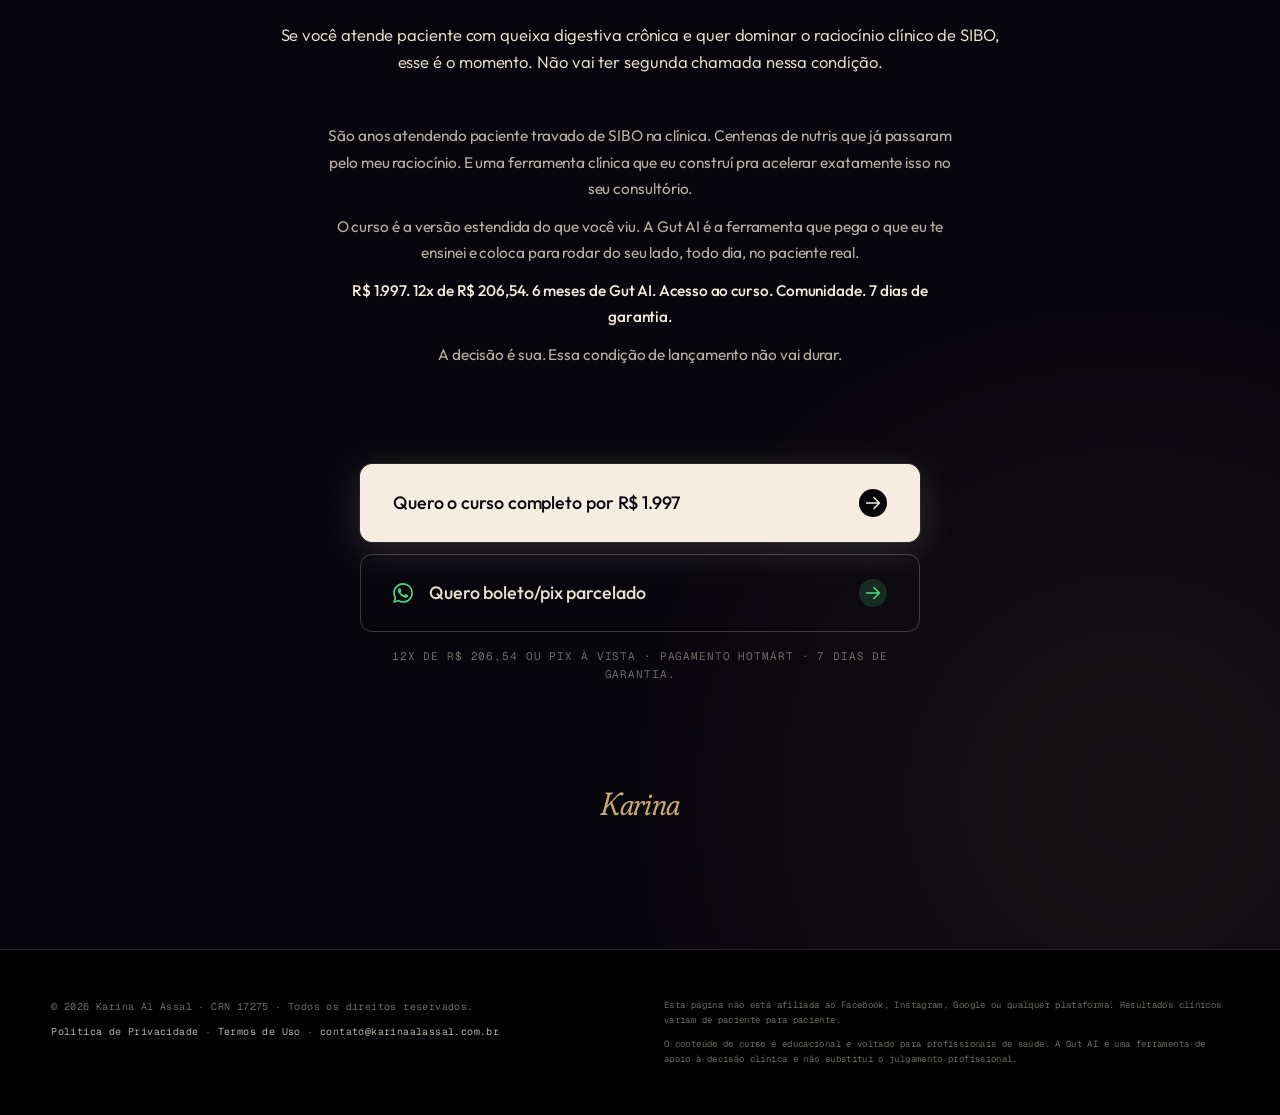
==== commit 39c1a7b9: "LP curso — remove contador de oferta da página inteira Tira hero countdown, sticky bar countdown, ba" ====
--- a/curso/index.html
+++ b/curso/index.html
@@ -3,11 +3,6 @@
 <head>
 <script>
 document.documentElement.classList.replace('no-js','js');
-(function(){
-  // Countdown só fica ativo a partir de 28/05/2026 00h00 (BRT). Antes disso, mostra fallback atrativo.
-  var activation = new Date('2026-05-28T00:00:00-03:00').getTime();
-  document.documentElement.classList.add(Date.now() >= activation ? 'countdown-on' : 'countdown-pre');
-})();
 </script>
 <meta charset="UTF-8" />
 <meta name="viewport" content="width=device-width, initial-scale=1.0, viewport-fit=cover" />
@@ -32,8 +27,8 @@
 
 <style>:root{--ink-0:#08060d;--ink-1:#100b1a;--ink-2:#1b1428;--ink-3:#261c36;--lilac-1:#c9b4e8;--lilac-2:#b8a4d8;--lilac-3:#9d86c1;--lilac-soft:rgba(184,164,216,0.10);--lilac-medium:rgba(184,164,216,0.28);--cream-0:#f4ede0;--cream-1:#e8e0cf;--cream-2:#b8b0a4;--cream-3:#6f6a62;--cream-soft:rgba(244,237,224,0.08);--gold-1:#c9a86e;--gold-2:#a88a52;--gold-soft:rgba(201,168,110,0.18);--rouge:#c9242f;--green:#4ade80;--green-soft:rgba(74,222,128,0.18);--green-glow:rgba(74,222,128,0.35);--font-display:"Fraunces","Times New Roman",Georgia,serif;--font-body:"Outfit",system-ui,-apple-system,"Segoe UI",sans-serif;--font-mono:"Geist Mono","JetBrains Mono","SFMono-Regular",Menlo,Consolas,monospace;--s-1:4px;--s-2:8px;--s-3:12px;--s-4:16px;--s-5:24px;--s-6:32px;--s-7:48px;--s-8:64px;--s-9:96px;--s-10:128px;--s-11:160px;--container:1320px;--gutter:clamp(20px,4vw,56px);--r-sm:4px;--r-md:10px;--r-pill:999px;--ease-out:cubic-bezier(0.16,1,0.3,1);--ease-spring:cubic-bezier(0.34,1.56,0.64,1);--ease-smooth:cubic-bezier(0.65,0,0.35,1)}*,*::before,*::after{box-sizing:border-box;margin:0;padding:0}html{scroll-behavior:smooth;-webkit-text-size-adjust:100%;text-rendering:optimizeLegibility}body{background:var(--ink-0);color:var(--cream-1);font-family:var(--font-body);font-size:16px;font-weight:400;line-height:1.55;letter-spacing:-0.005em;min-height:100vh;overflow-x:hidden;-webkit-font-smoothing:antialiased;-moz-osx-font-smoothing:grayscale;font-feature-settings:"kern" 1,"liga" 1,"calt" 1}img,svg,video{display:block;max-width:100%;height:auto}a{color:inherit;text-decoration:none}::selection{background:var(--lilac-medium);color:var(--cream-0)}[data-countdown-pre]{display:none}html.countdown-pre [data-countdown-on]{display:none !important}html.countdown-pre [data-countdown-pre]{display:revert}html.countdown-pre .prelaunch-badge{display:flex}html.countdown-pre .sb-pre{display:flex}.noise{position:fixed;inset:0;z-index:1;pointer-events:none;opacity:0.045;mix-blend-mode:overlay;background-image:url("data:image/svg+xml;utf8,<svg xmlns='http://www.w3.org/2000/svg' width='220' height='220'><filter id='n'><feTurbulence type='fractalNoise' baseFrequency='0.9' numOctaves='2' stitchTiles='stitch'/></filter><rect width='100%25' height='100%25' filter='url(%23n)'/></svg>")}.vignette{position:fixed;inset:0;z-index:1;pointer-events:none;background:radial-gradient(ellipse 110% 80% at 50% 40%,transparent 35%,rgba(8,6,13,0.45) 80%,rgba(8,6,13,0.85) 100%)}.hero{position:relative;z-index:2;padding:clamp(24px,3.5vw,44px) var(--gutter) clamp(40px,5vw,72px);display:block;overflow:hidden;isolation:isolate}.hero::before{content:"";position:absolute;inset:0;z-index:-1;background:radial-gradient(ellipse 60% 50% at 85% 15%,rgba(184,164,216,0.18),transparent 60%),radial-gradient(ellipse 70% 60% at 10% 85%,rgba(184,164,216,0.10),transparent 65%),linear-gradient(180deg,var(--ink-0) 0%,var(--ink-1) 100%)}.hero::after{content:"";position:absolute;top:5%;left:35%;width:30vw;height:30vw;z-index:-1;background:radial-gradient(circle,rgba(201,168,110,0.10),transparent 70%);filter:blur(60px);pointer-events:none}.hero__container{width:100%;max-width:var(--container);margin:0 auto;display:flex;flex-direction:column;gap:clamp(28px,3.5vw,56px)}.hero__header{display:grid;grid-template-columns:1fr auto;align-items:center;gap:var(--s-6)}.hero__marker{display:flex;align-items:center;gap:var(--s-4);font-family:var(--font-mono);font-size:11px;letter-spacing:0.18em;text-transform:uppercase;color:var(--cream-2)}.marker__id{color:var(--gold-1);font-weight:500}.marker__rule{flex:1;max-width:80px;height:1px;background:linear-gradient(90deg,var(--gold-soft),transparent)}.marker__edition{color:var(--cream-2)}.hero__countdown{display:flex;flex-direction:column;align-items:flex-end;gap:var(--s-2);text-align:right}.countdown__label{font-family:var(--font-mono);font-size:10px;letter-spacing:0.22em;text-transform:uppercase;color:var(--cream-3)}.countdown__clock{display:flex;align-items:baseline;gap:6px;font-family:var(--font-display);font-variation-settings:"opsz" 30,"wght" 400,"SOFT" 0;font-size:clamp(32px,3.4vw,44px);color:var(--cream-0);line-height:1;font-feature-settings:"tnum" 1}.cd__group{display:inline-flex;align-items:baseline;gap:2px}.cd__num{display:inline-block;min-width:1.4ch;text-align:center;font-variation-settings:"opsz" 30,"wght" 450,"SOFT" 30}.cd__unit{font-family:var(--font-mono);font-size:0.32em;font-weight:400;color:var(--cream-3);letter-spacing:0.05em;margin-left:2px}.cd__sep{color:var(--lilac-2);font-weight:200;opacity:0.5;font-size:0.7em;align-self:center;animation:blink 1s ease-in-out infinite}@keyframes blink{0%,100%{opacity:0.5}50%{opacity:1}}.countdown__hint{font-family:var(--font-mono);font-size:9px;letter-spacing:0.3em;text-transform:uppercase;color:var(--gold-1);margin-top:var(--s-1)}.prelaunch-badge{flex-direction:column;align-items:flex-end;gap:var(--s-2);text-align:right;max-width:340px}.prelaunch-badge__eyebrow{font-family:var(--font-mono);font-size:10px;letter-spacing:0.28em;text-transform:uppercase;color:var(--green);font-weight:600}.prelaunch-badge__core{display:flex;align-items:center;gap:var(--s-3);padding:14px 20px;background:rgba(74,222,128,0.07);border:1px solid var(--green-soft);border-radius:14px;box-shadow:0 0 0 1px rgba(74,222,128,0.08);animation:prelaunch-pulse 3s ease-in-out infinite}@keyframes prelaunch-pulse{0%,100%{box-shadow:0 0 0 1px rgba(74,222,128,0.08),0 0 0 rgba(74,222,128,0)}50%{box-shadow:0 0 0 1px rgba(74,222,128,0.18),0 0 32px rgba(74,222,128,0.25)}}.prelaunch-badge__star{font-size:28px;color:var(--green);filter:drop-shadow(0 0 12px var(--green-glow));line-height:1}.prelaunch-badge__body{display:flex;flex-direction:column;gap:2px;text-align:left}.prelaunch-badge__title{font-family:var(--font-display);font-variation-settings:"opsz" 30,"wght" 500,"SOFT" 0;font-size:clamp(18px,1.6vw,22px);color:var(--cream-0);letter-spacing:-0.015em;line-height:1.1}.prelaunch-badge__sub{font-family:var(--font-body);font-size:12px;color:var(--cream-2);font-weight:400;letter-spacing:-0.005em}.prelaunch-badge__hint{font-family:var(--font-display);font-variation-settings:"opsz" 30,"wght" 400,"SOFT" 80;font-style:italic;font-size:13px;color:var(--lilac-1);letter-spacing:-0.005em}@media (max-width:768px){.prelaunch-badge{align-items:flex-start;text-align:left;max-width:100%;border-top:1px solid var(--lilac-soft);padding-top:var(--s-4)}}.hero__content{display:flex;flex-direction:column;gap:clamp(24px,2.5vw,36px);min-width:0}.eyebrow{display:block;font-family:var(--font-display);font-variation-settings:"opsz" 30,"wght" 400,"SOFT" 50;font-style:italic;font-size:clamp(17px,1.5vw,22px);color:var(--lilac-1);letter-spacing:-0.01em}.display{font-family:var(--font-display);font-variation-settings:"opsz" 144,"wght" 320,"SOFT" 0;font-size:clamp(48px,6.4vw,108px);line-height:0.94;letter-spacing:-0.035em;color:var(--cream-0);font-weight:400}.display__line{display:block}.display__line--accent{color:var(--cream-0);font-variation-settings:"opsz" 144,"wght" 600,"SOFT" 0;padding-left:clamp(24px,3.5vw,60px)}.display__italic{font-style:italic;font-variation-settings:"opsz" 144,"wght" 320,"SOFT" 100;color:var(--lilac-1)}.hero__main{display:grid;grid-template-columns:minmax(0,0.85fr) minmax(0,1.15fr);gap:clamp(32px,4vw,72px);align-items:center;min-height:clamp(520px,70vh,720px)}.hero__cta{display:flex;flex-direction:column;gap:var(--s-4);max-width:540px;margin-top:var(--s-2)}.hero__lede{font-family:var(--font-body);font-size:clamp(16px,1.3vw,18px);line-height:1.6;color:var(--cream-1);font-weight:350;letter-spacing:-0.005em}.hero__lede em{font-family:var(--font-display);font-style:italic;font-variation-settings:"opsz" 30,"wght" 400,"SOFT" 50;color:var(--lilac-1);font-size:1.1em}.hero__lede strong{font-weight:600;color:var(--cream-0);letter-spacing:0}.hero__price{font-family:var(--font-display);font-variation-settings:"opsz" 30,"wght" 500,"SOFT" 0;color:var(--gold-1);font-size:1.15em;white-space:nowrap}.cta{position:relative;display:inline-flex;align-items:center;justify-content:space-between;gap:var(--s-4);padding:20px 26px;background:var(--cream-0);color:var(--ink-0);font-family:var(--font-body);font-weight:500;font-size:16px;letter-spacing:-0.005em;border-radius:var(--r-md);border:1px solid var(--cream-0);cursor:pointer;transition:transform 0.4s var(--ease-out),background 0.3s var(--ease-out),box-shadow 0.4s var(--ease-out);will-change:transform;box-shadow:0 4px 20px rgba(244,237,224,0.12),0 0 0 1px rgba(244,237,224,0.04)}.cta:hover{background:var(--lilac-1);border-color:var(--lilac-1);box-shadow:0 8px 32px rgba(201,180,232,0.35),0 0 0 1px rgba(201,180,232,0.2)}.cta__label{flex:1;text-align:left}.cta__arrow{display:inline-flex;align-items:center;justify-content:center;width:28px;height:28px;border-radius:50%;background:var(--ink-0);color:var(--cream-0);transition:transform 0.4s var(--ease-spring)}.cta:hover .cta__arrow{transform:translateX(4px) rotate(-8deg)}.hero__micro{font-family:var(--font-mono);font-size:11px;letter-spacing:0.08em;text-transform:uppercase;color:var(--cream-3);line-height:1.6}.hero__photo{position:relative;align-self:stretch;margin-left:calc(var(--gutter) * -1);margin-bottom:calc(clamp(40px,5vw,72px) * -1);margin-top:calc(clamp(24px,3.5vw,44px) * -1);display:flex;align-items:flex-end;justify-content:center;width:100%;overflow:visible}.hero__photo img{width:100%;height:auto;max-height:calc(100vh+40px);object-fit:contain;object-position:bottom center;filter:drop-shadow(0 40px 80px rgba(0,0,0,0.55)) drop-shadow(0 0 100px rgba(184,164,216,0.18))}.photo__credit{position:absolute;bottom:clamp(56px,7vw,96px);left:clamp(40px,5vw,80px);display:flex;flex-direction:column;gap:4px;padding:12px 16px;max-width:min(320px,calc(100% - clamp(80px,10vw,160px)));background:rgba(8,6,13,0.68);backdrop-filter:blur(10px);-webkit-backdrop-filter:blur(10px);border-left:1px solid var(--gold-1);border-radius:0 var(--r-sm) var(--r-sm) 0}.credit__name{font-family:var(--font-display);font-style:italic;font-variation-settings:"opsz" 14,"wght" 500,"SOFT" 50;font-size:16px;color:var(--cream-0)}.credit__role{font-family:var(--font-mono);font-size:9px;letter-spacing:0.16em;text-transform:uppercase;color:var(--cream-2);line-height:1.5}.hero__meta{padding-top:var(--s-4)}.meta__rule{display:block;height:1px;background:linear-gradient(90deg,transparent,var(--lilac-medium),transparent);margin-bottom:var(--s-5)}.meta__cols{display:grid;grid-template-columns:repeat(3,1fr);gap:var(--s-6)}.meta__cols>div{display:flex;flex-direction:column;gap:4px}.meta__key{font-family:var(--font-mono);font-size:10px;letter-spacing:0.22em;text-transform:uppercase;color:var(--gold-1);font-weight:500}.meta__val{font-family:var(--font-body);font-size:14px;color:var(--cream-1);font-weight:350;letter-spacing:-0.005em}.meta__cols>div.is-bonus .meta__key{color:var(--green)}.meta__cols>div.is-bonus .meta__val{color:var(--cream-0);font-weight:500}.meta__cols>div.is-bonus .meta__val::before{content:"★";display:inline-block;margin-right:6px;color:var(--green);filter:drop-shadow(0 0 6px var(--green-glow));font-size:0.85em;vertical-align:1px}.confidencial{position:relative;z-index:2;background:var(--cream-0);color:var(--ink-0);padding:clamp(80px,12vw,180px) var(--gutter);isolation:isolate;overflow:hidden}.confidencial::before{content:"";position:absolute;inset:0;z-index:-1;background:radial-gradient(ellipse 70% 50% at 50% 0%,rgba(201,168,110,0.08),transparent 60%),radial-gradient(ellipse 90% 70% at 100% 100%,rgba(184,164,216,0.06),transparent 65%)}.confidencial__inner{max-width:720px;margin:0 auto;text-align:left}.confidencial__tag{display:inline-flex;align-items:center;gap:10px;padding:8px 16px;border:1px solid rgba(201,168,110,0.4);background:rgba(201,168,110,0.08);border-radius:var(--r-pill);font-family:var(--font-mono);font-size:10px;letter-spacing:0.22em;text-transform:uppercase;color:var(--gold-2);margin-bottom:var(--s-7)}.tag__dot{width:6px;height:6px;border-radius:50%;background:var(--gold-1);box-shadow:0 0 8px var(--gold-1);animation:pulse-dot 2s ease-in-out infinite}@keyframes pulse-dot{0%,100%{opacity:1;transform:scale(1)}50%{opacity:0.5;transform:scale(0.85)}}.confidencial__h2{font-family:var(--font-display);font-variation-settings:"opsz" 144,"wght" 350,"SOFT" 0;font-size:clamp(40px,7vw,88px);line-height:1.02;letter-spacing:-0.035em;color:var(--ink-0);margin-bottom:var(--s-8);max-width:600px}.confidencial__body{display:flex;flex-direction:column;gap:var(--s-5);max-width:580px}.confidencial__body p{font-family:var(--font-body);font-size:clamp(17px,1.6vw,19px);line-height:1.7;color:var(--ink-1);font-weight:350;letter-spacing:-0.005em}.confidencial__body p strong{font-weight:600;color:var(--ink-0);background:linear-gradient(180deg,transparent 65%,var(--gold-soft) 65%);padding:0 2px}.strike{text-decoration:line-through;text-decoration-color:var(--gold-2);text-decoration-thickness:2px;color:var(--cream-3);font-feature-settings:"tnum" 1}.confidencial__cta{display:inline-flex;align-items:center;gap:var(--s-3);margin-top:var(--s-8);font-family:var(--font-mono);font-size:12px;letter-spacing:0.18em;text-transform:uppercase;color:var(--ink-0);font-weight:500;position:relative;padding-bottom:8px}.confidencial__cta__rule{width:60px;height:1px;background:var(--ink-0);transition:width 0.4s var(--ease-out)}.confidencial__cta:hover .confidencial__cta__rule{width:100px;background:var(--gold-1)}@keyframes fade-up{from{opacity:0;transform:translateY(24px)}to{opacity:1;transform:translateY(0)}}[data-reveal]{animation:fade-up 0.9s var(--ease-out) both}[data-reveal]:nth-child(1){animation-delay:0.05s}[data-reveal]:nth-child(2){animation-delay:0.15s}[data-reveal]:nth-child(3){animation-delay:0.25s}[data-reveal]:nth-child(4){animation-delay:0.35s}[data-reveal]:nth-child(5){animation-delay:0.45s}[data-reveal]:nth-child(6){animation-delay:0.55s}[data-reveal]:nth-child(7){animation-delay:0.65s}[data-reveal]:nth-child(8){animation-delay:0.75s}@media (max-width:1100px){.hero__main{grid-template-columns:minmax(0,0.9fr) minmax(0,1.1fr);gap:clamp(20px,3vw,48px);min-height:clamp(480px,60vh,640px)}.display{font-size:clamp(48px,7.5vw,92px)}}@media (max-width:768px){.hero{padding:24px 20px 40px}.hero__container{gap:var(--s-6)}.hero__header{grid-template-columns:1fr;gap:var(--s-4)}.marker__rule{max-width:40px}.hero__countdown{align-items:flex-start;text-align:left;border-top:1px solid var(--lilac-soft);padding-top:var(--s-4)}.countdown__clock{font-size:clamp(36px,11vw,48px)}.hero__main{grid-template-columns:1fr;gap:var(--s-7);align-items:start;min-height:auto}.hero__content{order:1;gap:var(--s-5)}.hero__photo{order:2;max-width:320px;margin:0 auto -32px;align-self:center}.hero__photo img{max-height:480px}.display{font-size:clamp(44px,12vw,72px);line-height:0.96}.display__line--accent{padding-left:clamp(20px,5vw,40px)}.hero__cta{max-width:100%}.hero__lede{font-size:15px}.cta{width:100%;padding:18px 22px}.photo__credit{position:static;margin-top:var(--s-3);padding:8px 12px;border-radius:var(--r-sm);background:rgba(8,6,13,0.4);align-self:flex-start}.meta__cols{grid-template-columns:1fr;gap:var(--s-4)}.meta__cols>div{flex-direction:row;align-items:baseline;gap:var(--s-3)}.meta__key{min-width:70px}.confidencial{padding:72px 20px}.confidencial__h2{font-size:clamp(36px,9vw,56px)}}@media (hover:none){.cta:hover{background:var(--cream-0);border-color:var(--cream-0)}.cta:hover .cta__arrow{transform:none}}.container{width:100%;max-width:var(--container);margin:0 auto;padding-left:var(--gutter);padding-right:var(--gutter)}.container--narrow{max-width:880px}.container--wide{max-width:1480px}.eyebrow--ink{color:var(--gold-2)}.eyebrow--center{display:block;text-align:center;font-family:var(--font-mono);font-size:11px;letter-spacing:0.22em;text-transform:uppercase;color:var(--gold-1);margin-bottom:var(--s-5)}.eyebrow--gold{color:var(--gold-1)}.h2{font-family:var(--font-display);font-variation-settings:"opsz" 144,"wght" 350,"SOFT" 0;font-size:clamp(40px,5.5vw,88px);line-height:1.02;letter-spacing:-0.035em;color:var(--cream-0);font-weight:400}.h2--ink{color:var(--ink-0)}.h2--center{text-align:center}.h2--xlarge{font-size:clamp(48px,6vw,96px)}.h2--loose{letter-spacing:-0.015em;line-height:1.08;word-spacing:0.04em}.h2 .brand-gutai{font-variation-settings:"opsz" 144,"wght" 700,"SOFT" 0;color:var(--lilac-1);font-weight:700;display:inline-block;padding:0 0.04em}.h2 em{font-style:italic;font-variation-settings:"opsz" 144,"wght" 350,"SOFT" 80;color:var(--lilac-2)}.h2--ink em{color:var(--lilac-3)}.lede{font-family:var(--font-body);font-size:clamp(16px,1.3vw,19px);line-height:1.6;color:var(--cream-1);font-weight:350;letter-spacing:-0.005em}.lede--ink{color:var(--ink-1)}.lede--center{text-align:center;margin:0 auto;max-width:720px}.body{font-family:var(--font-body);font-size:17px;line-height:1.7;font-weight:400;color:var(--cream-1);margin-bottom:var(--s-4)}.body--ink{color:var(--ink-1)}.body strong{font-weight:600;color:var(--cream-0)}.body--ink strong{color:var(--ink-0)}.cta--mega{width:100%;padding:24px 32px;font-size:clamp(16px,1.4vw,18px);background:var(--cream-0);color:var(--ink-0);border-radius:12px}.cta--mega:hover{background:var(--lilac-1)}.cta--mega-loud{box-shadow:0 8px 40px rgba(244,237,224,0.16),0 0 0 1px rgba(244,237,224,0.08)}.cta--mega-loud:hover{box-shadow:0 12px 60px rgba(201,180,232,0.5),0 0 0 1px rgba(201,180,232,0.3),0 0 80px rgba(184,164,216,0.3)}.cta__micro{font-family:var(--font-mono);font-size:11px;letter-spacing:0.08em;text-transform:uppercase;color:var(--cream-3);text-align:center;margin-top:var(--s-4);line-height:1.6}.dot-urgency{display:inline-block;width:6px;height:6px;border-radius:50%;background:var(--rouge);margin-right:8px;vertical-align:middle;box-shadow:0 0 12px var(--rouge);animation:pulse-rouge 1.4s ease-in-out infinite}@keyframes pulse-rouge{0%,100%{opacity:1;transform:scale(1)}50%{opacity:0.45;transform:scale(0.85)}}.eyebrow--urgency,.eyebrow--urgency-loud{display:inline-flex;align-items:center;gap:4px;padding:8px 16px;border:1px solid rgba(201,36,47,0.45);background:rgba(201,36,47,0.08);border-radius:var(--r-pill);font-family:var(--font-mono);font-size:11px;letter-spacing:0.18em;text-transform:uppercase;color:var(--rouge)}.eyebrow--urgency-loud{font-size:12px;letter-spacing:0.22em;padding:10px 22px;margin-bottom:var(--s-7)}.eyebrow--green-pill{display:inline-flex;align-items:center;gap:6px;padding:8px 18px;border:1px solid var(--green-soft);background:rgba(74,222,128,0.07);border-radius:var(--r-pill);font-family:var(--font-mono);font-size:11px;letter-spacing:0.2em;text-transform:uppercase;color:var(--green);font-weight:600;animation:prelaunch-pulse 3s ease-in-out infinite}.eyebrow--green-pill.eyebrow--center{font-size:12px;letter-spacing:0.24em;padding:10px 24px;margin-bottom:var(--s-7);text-align:left}.dot-green{display:inline-block;width:6px;height:6px;border-radius:50%;background:var(--green);box-shadow:0 0 10px var(--green-glow);animation:pulse-green 1.6s ease-in-out infinite}@keyframes pulse-green{0%,100%{opacity:1;transform:scale(1)}50%{opacity:0.5;transform:scale(0.85)}}</style>
 
-<link rel="stylesheet" href="/curso/style.css?v=14" media="print" onload="this.media=&apos;all&apos;;this.onload=null" />
-<noscript><link rel="stylesheet" href="/curso/style.css?v=14" /></noscript>
+<link rel="stylesheet" href="/curso/style.css?v=15" media="print" onload="this.media=&apos;all&apos;;this.onload=null" />
+<noscript><link rel="stylesheet" href="/curso/style.css?v=15" /></noscript>
 
 <!-- Google Tag Manager -->
 <script>(function(w,d,s,l,i){w[l]=w[l]||[];w[l].push({'gtm.start':
@@ -58,28 +53,6 @@
 <!-- Scroll progress bar (global, top) -->
 <div class="scroll-progress" aria-hidden="true"><span class="scroll-progress__bar"></span></div>
 
-<!-- Sticky countdown bar (aparece após scroll do hero · inert quando hidden) -->
-<div class="sticky-bar" id="stickyBar" aria-hidden="true" inert>
-  <div class="sticky-bar__inner">
-    <span class="sticky-bar__marker">OFERTA DE LANÇAMENTO · R$1997</span>
-    <div class="sticky-bar__countdown" aria-live="polite">
-      <div data-countdown-on class="sb-on">
-        <span class="sb__label">ENCERRA EM</span>
-        <span class="sb__clock">
-          <span data-sb="hours">23</span>h
-          <span data-sb="minutes">59</span>min
-          <span data-sb="seconds">12</span>s
-        </span>
-      </div>
-      <div data-countdown-pre class="sb-pre">
-        <span class="sb__label sb__label--green">★ INCLUI</span>
-        <span class="sb__inclui">Gut AI · 6 meses</span>
-      </div>
-    </div>
-    <a href="#oferta" class="sticky-bar__cta">Ver oferta</a>
-  </div>
-</div>
-
 <!-- Custom cursor (apenas desktop fine-pointer) -->
 <div class="cursor" id="cursor" aria-hidden="true" inert>
   <span class="cursor__dot"></span>
@@ -90,7 +63,7 @@
 
 <!-- ============================================================
      HERO · Editorial Type-Driven (3-row layout)
-     Row 1: header  (marker | countdown)
+     Row 1: header  (marker)
      Row 2: title   (eyebrow + headline full-width)
      Row 3: main    (foto bleed-left | CTA card right)
      Row 4: meta    (3 cols footer full-width)
@@ -106,31 +79,6 @@
         <span class="marker__edition">CURSO COMPLETO · SIBO NA PRÁTICA CLÍNICA</span>
       </div>
 
-      <aside class="hero__countdown" aria-live="polite">
-        <div data-countdown-on class="hero-cd-on">
-          <span class="countdown__label">OFERTA ENCERRA EM</span>
-          <div class="countdown__clock" id="countdown">
-            <span class="cd__group"><span class="cd__num" data-cd="hours">6</span><span class="cd__unit" data-cd-unit="0">d</span></span>
-            <span class="cd__sep">:</span>
-            <span class="cd__group"><span class="cd__num" data-cd="minutes">12</span><span class="cd__unit" data-cd-unit="1">h</span></span>
-            <span class="cd__sep">:</span>
-            <span class="cd__group"><span class="cd__num" data-cd="seconds">38</span><span class="cd__unit" data-cd-unit="2">min</span></span>
-          </div>
-          <span class="countdown__hint">OFERTA DE LANÇAMENTO</span>
-        </div>
-
-        <div data-countdown-pre class="prelaunch-badge">
-          <span class="prelaunch-badge__eyebrow">OFERTA DE LANÇAMENTO</span>
-          <div class="prelaunch-badge__core">
-            <span class="prelaunch-badge__star" aria-hidden="true">★</span>
-            <div class="prelaunch-badge__body">
-              <span class="prelaunch-badge__title">Gut AI inclusa</span>
-              <span class="prelaunch-badge__sub">6 meses de acesso à IA clínica</span>
-            </div>
-          </div>
-          <span class="prelaunch-badge__hint">Interpreta seu teste em segundos</span>
-        </div>
-      </aside>
     </div>
 
     <!-- ROW 2 · Main split (foto à esquerda, headline+cta à direita) -->
@@ -693,11 +641,7 @@
       <span class="oferta__seal" aria-hidden="true">OFERTA DE LANÇAMENTO</span>
 
       <header class="oferta__head">
-        <span class="eyebrow eyebrow--urgency" data-countdown-on>
-          <span class="dot-urgency"></span>
-          ENCERRA EM <span data-cd-mirror="full">6d 12h</span> · OFERTA DE LANÇAMENTO
-        </span>
-        <span class="eyebrow eyebrow--green-pill" data-countdown-pre>
+        <span class="eyebrow eyebrow--green-pill">
           <span class="dot-green"></span>
           OFERTA DE LANÇAMENTO · INCLUI GUT AI · 6 MESES DE ACESSO
         </span>
@@ -812,7 +756,7 @@
           <span>Por que R$ 1.997 é por tempo limitado?</span>
           <span class="faq__icon" aria-hidden="true">+</span>
         </button>
-        <div class="faq__a"><p>Esse é o preço de lançamento da nova turma do curso com a Gut AI inclusa. R$ 1.997 é a condição que ofereço pra essa turma inicial, que vai me ajudar a calibrar a ferramenta e a estrutura dos encontros. <strong>Quando o contador zerar</strong>, o preço volta pra R$ 2.997 e a Gut AI sai do pacote do curso (vai passar a ser produto avulso).</p></div>
+        <div class="faq__a"><p>Esse é o preço de lançamento da nova turma do curso com a Gut AI inclusa. R$ 1.997 é a condição que ofereço pra essa turma inicial, que vai me ajudar a calibrar a ferramenta e a estrutura dos encontros. <strong>Depois que essa oferta de lançamento encerrar</strong>, o preço volta pra R$ 2.997 e a Gut AI sai do pacote do curso (vai passar a ser produto avulso).</p></div>
       </li>
       <li class="faq__item" data-reveal>
         <button class="faq__q" aria-expanded="false">
@@ -918,17 +862,13 @@
   </div>
 
   <div class="container container--narrow">
-    <span class="eyebrow eyebrow--center eyebrow--urgency-loud" data-reveal data-countdown-on>
-      <span class="dot-urgency"></span>
-      O CONTADOR ESTÁ RODANDO · <span data-cd-mirror="full">6d 12h</span>
-    </span>
-    <span class="eyebrow eyebrow--center eyebrow--green-pill" data-reveal data-countdown-pre>
+    <span class="eyebrow eyebrow--center eyebrow--green-pill" data-reveal>
       <span class="dot-green"></span>
       OFERTA DE LANÇAMENTO · INCLUI GUT AI · 6 MESES DE ACESSO
     </span>
 
     <h2 class="cta-final__h h2--center" data-reveal>
-      Quando o contador zerar, esse link vira página de R$ 2.997<br/>
+      Depois que essa oferta de lançamento encerrar, o valor sobe pra R$ 2.997<br/>
       <em>sem a Gut AI inclusa.</em>
     </h2>
 
@@ -940,7 +880,7 @@
       <p data-reveal>São anos atendendo paciente travado de SIBO na clínica. Centenas de nutris que já passaram pelo meu raciocínio. E uma ferramenta clínica que eu construí pra acelerar exatamente isso no seu consultório.</p>
       <p data-reveal>O curso é a versão estendida do que você viu. A Gut AI é a ferramenta que pega o que eu te ensinei e coloca para rodar do seu lado, todo dia, no paciente real.</p>
       <p data-reveal><strong>R$ 1.997. 12x de R$ 206,54. 6 meses de Gut AI. Acesso ao curso. Comunidade. 7 dias de garantia.</strong></p>
-      <p data-reveal>A decisão é sua. O contador está rodando.</p>
+      <p data-reveal>A decisão é sua. Essa condição de lançamento não vai durar.</p>
     </div>
 
     <div class="cta-final__cta-wrap" data-reveal>
@@ -992,6 +932,6 @@
 
 
 <!-- Scripts -->
-<script src="/curso/script.js?v=14" defer></script>
+<script src="/curso/script.js?v=15" defer></script>
 </body>
 </html>
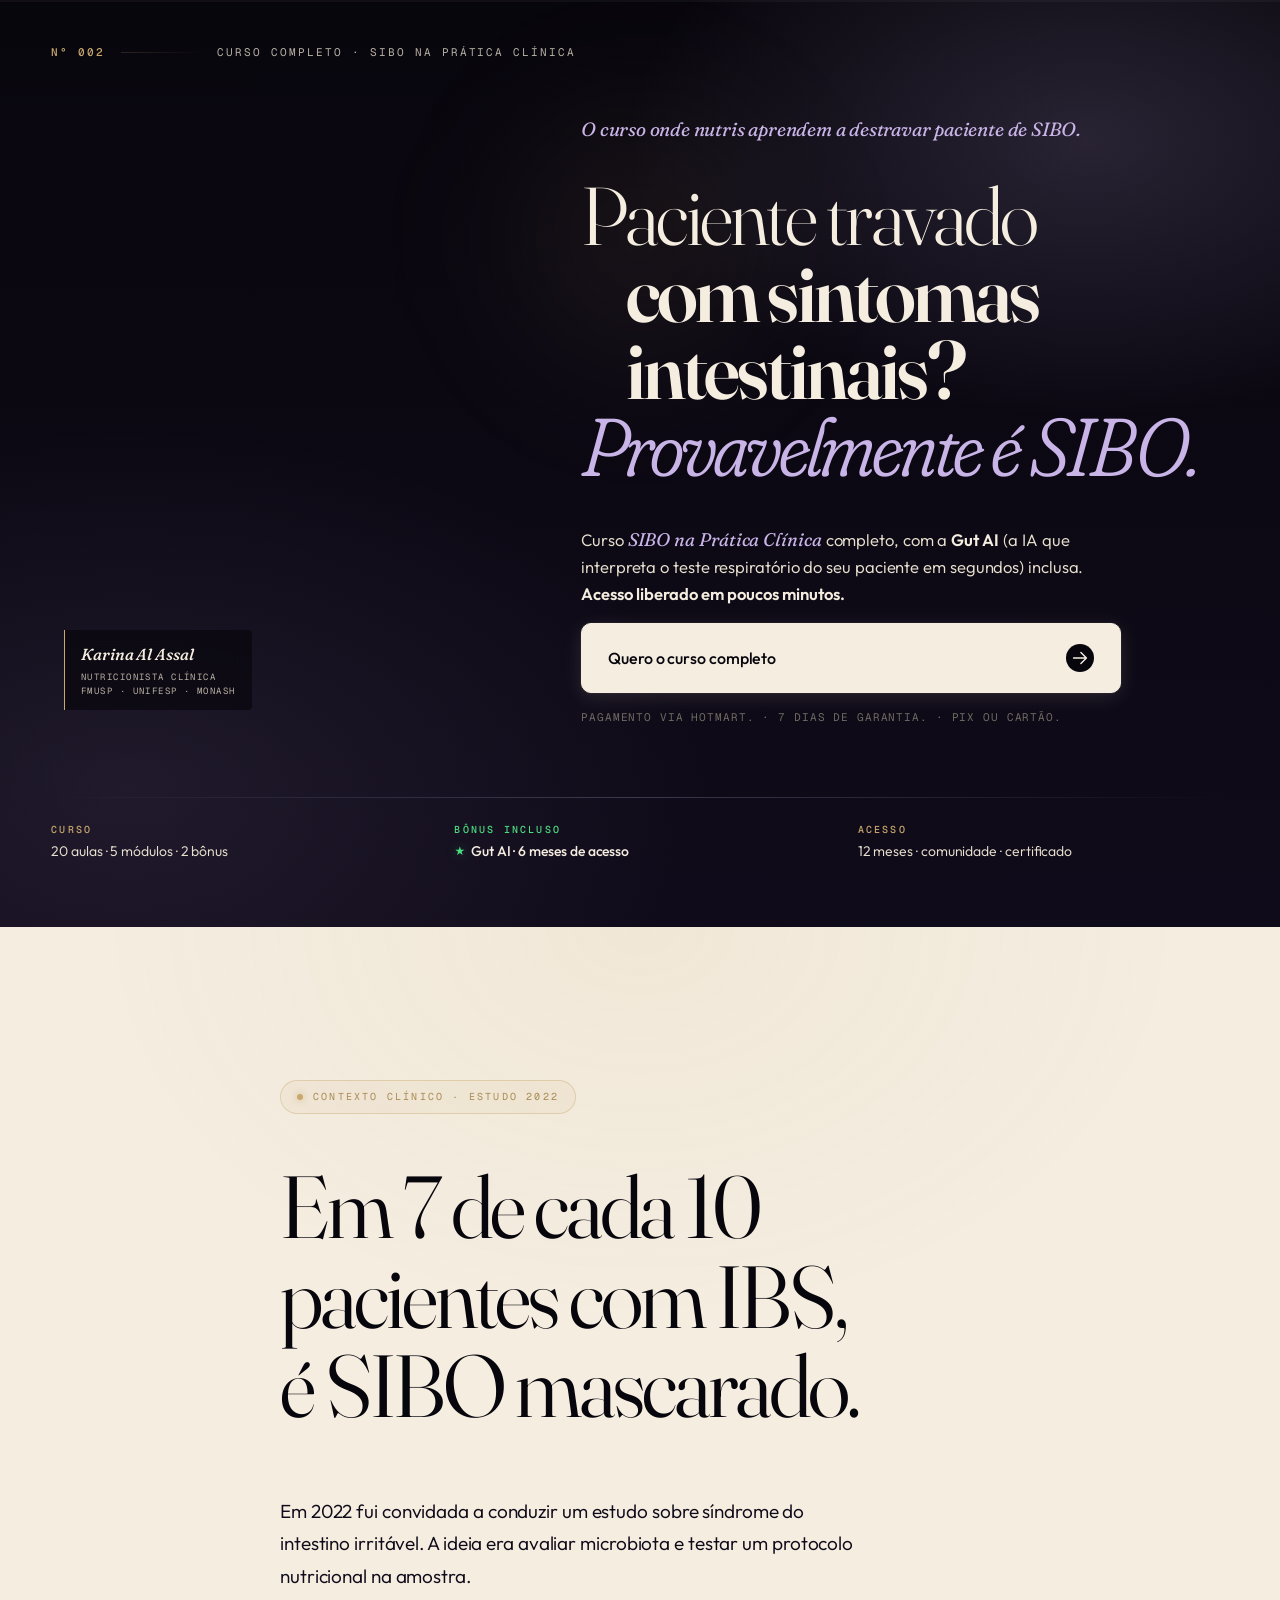
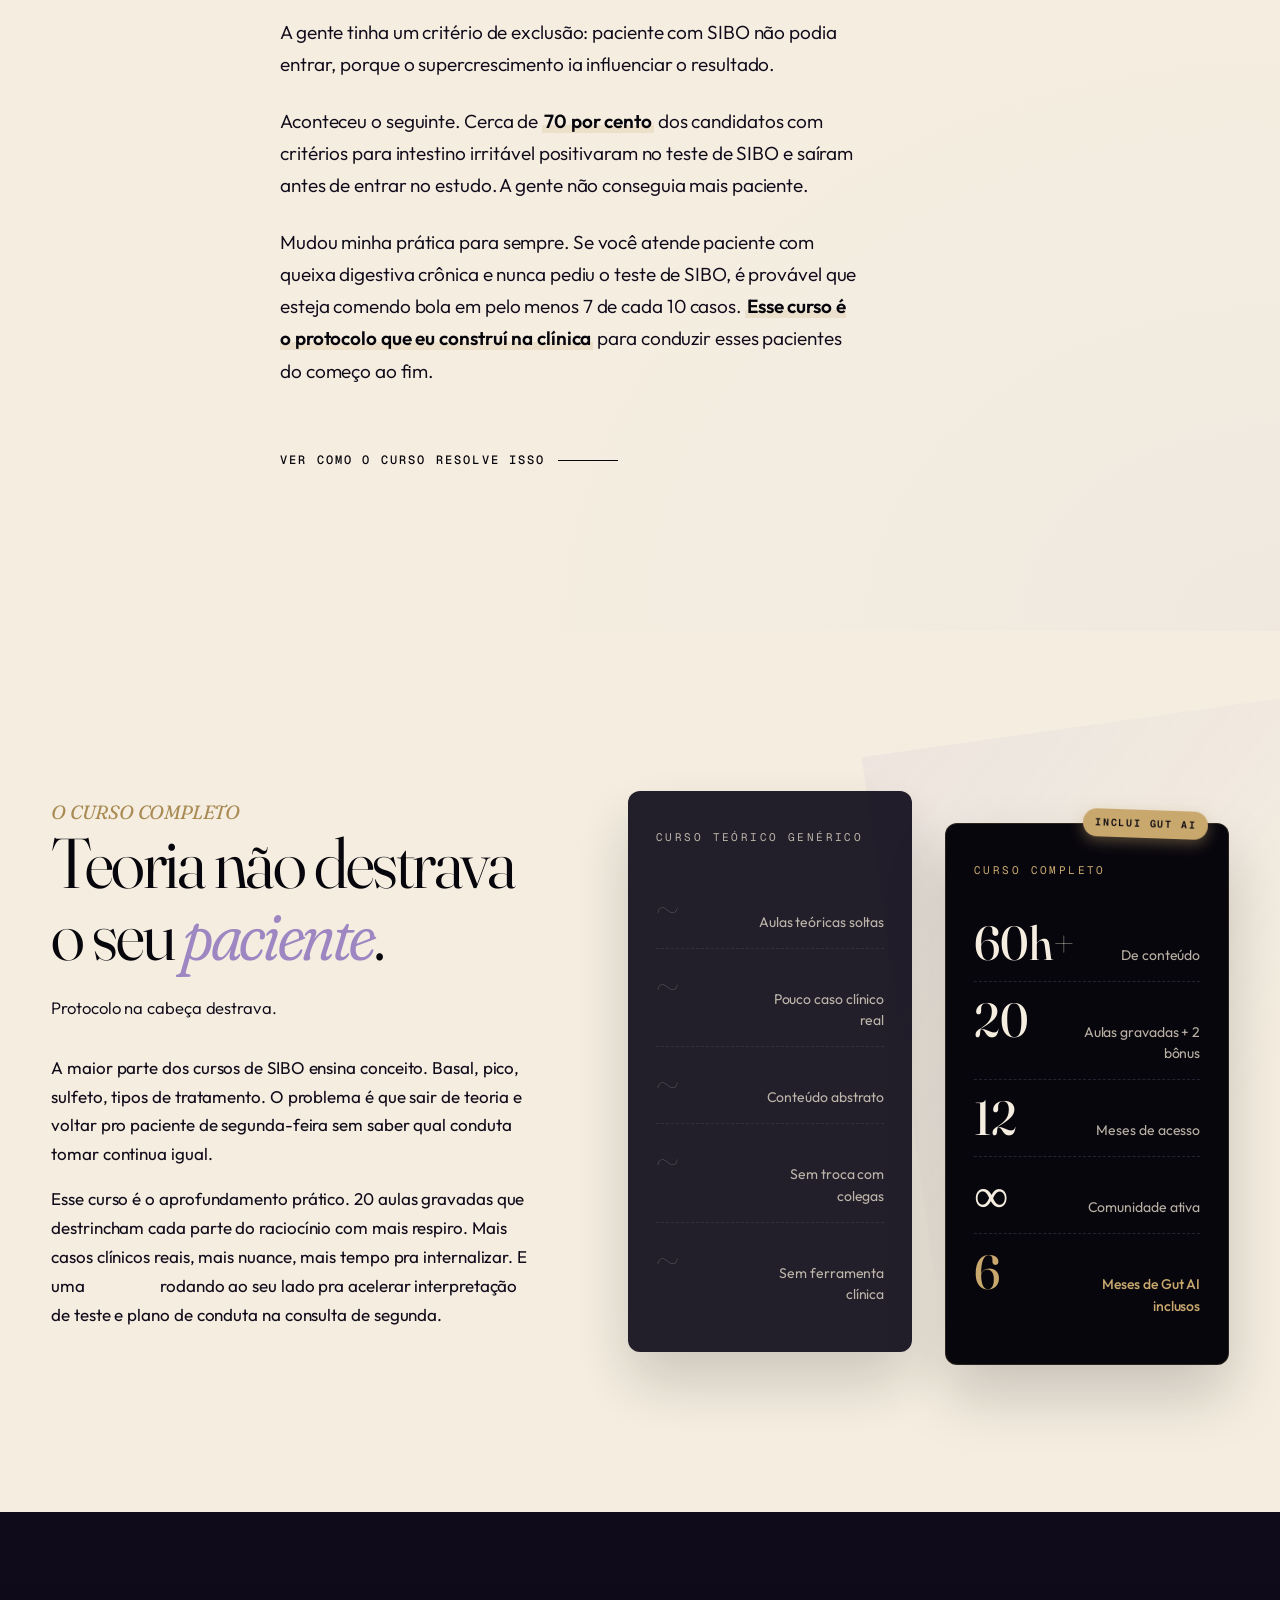
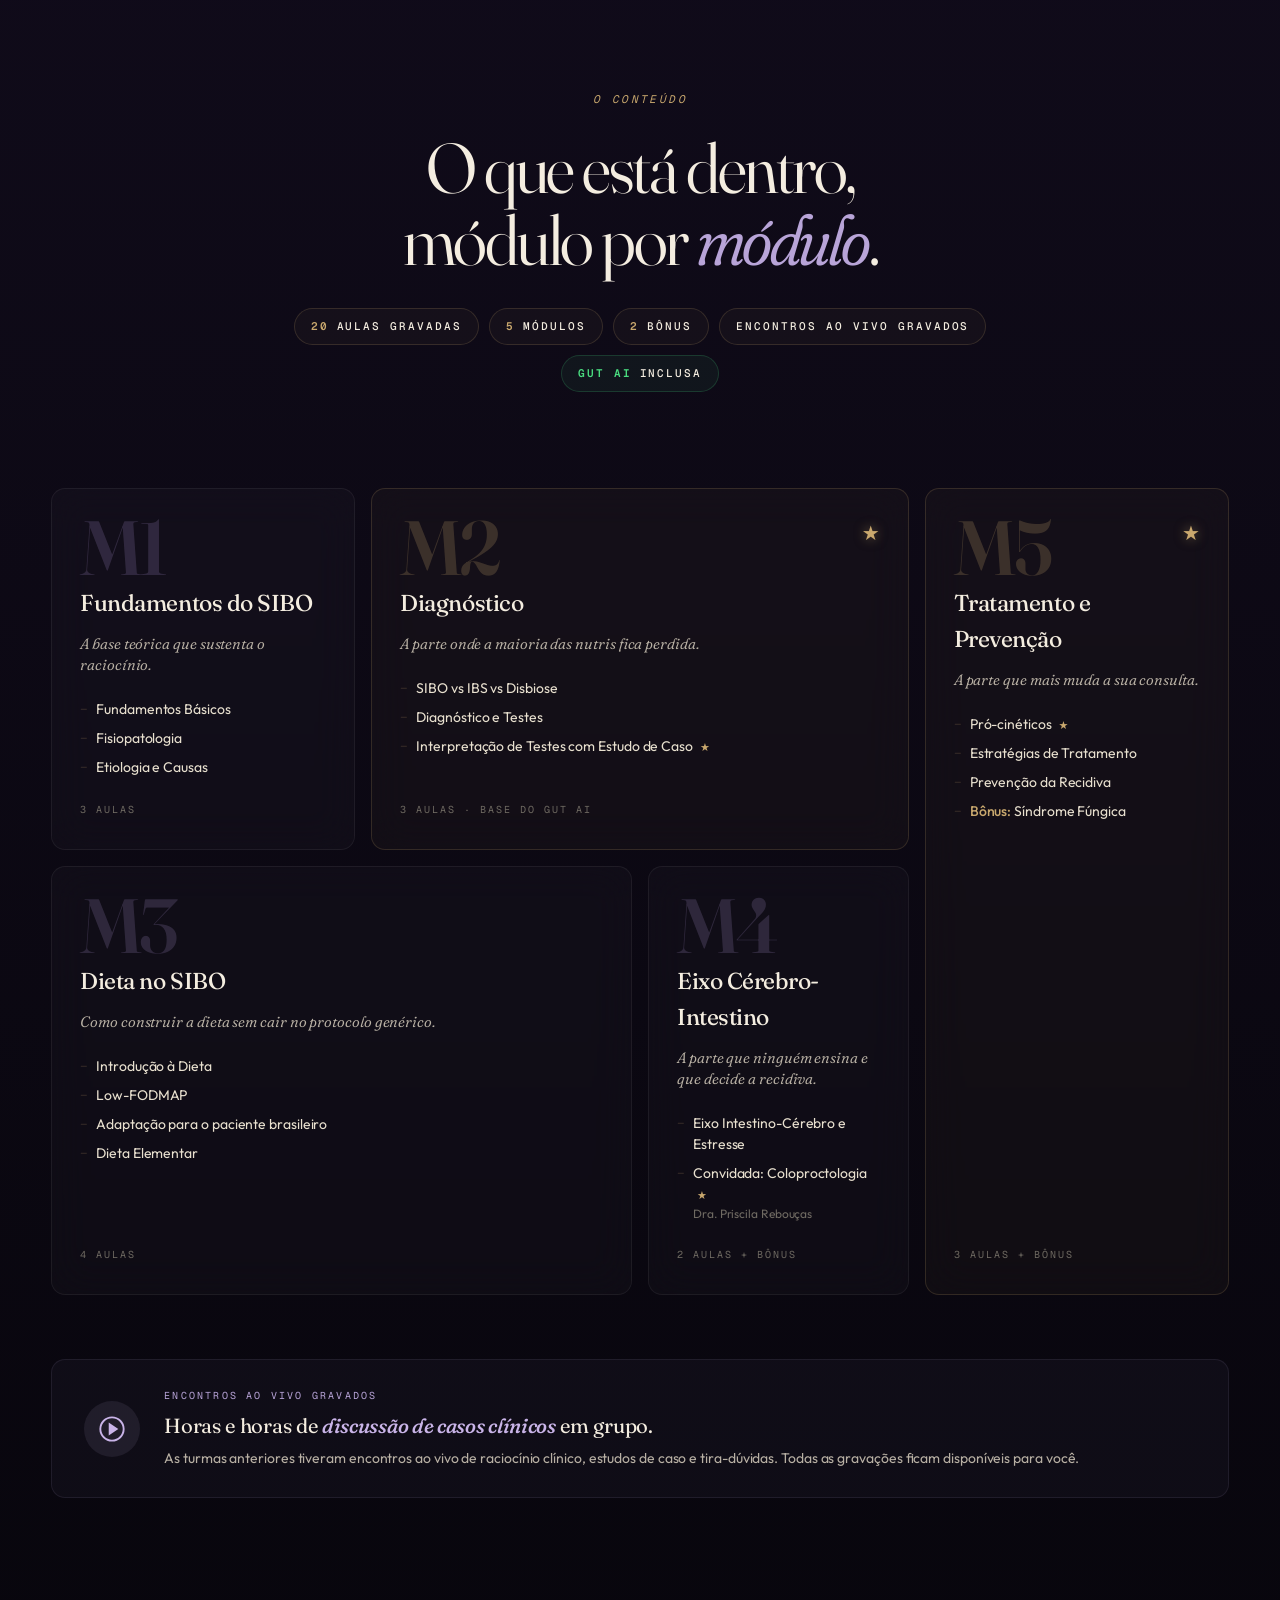
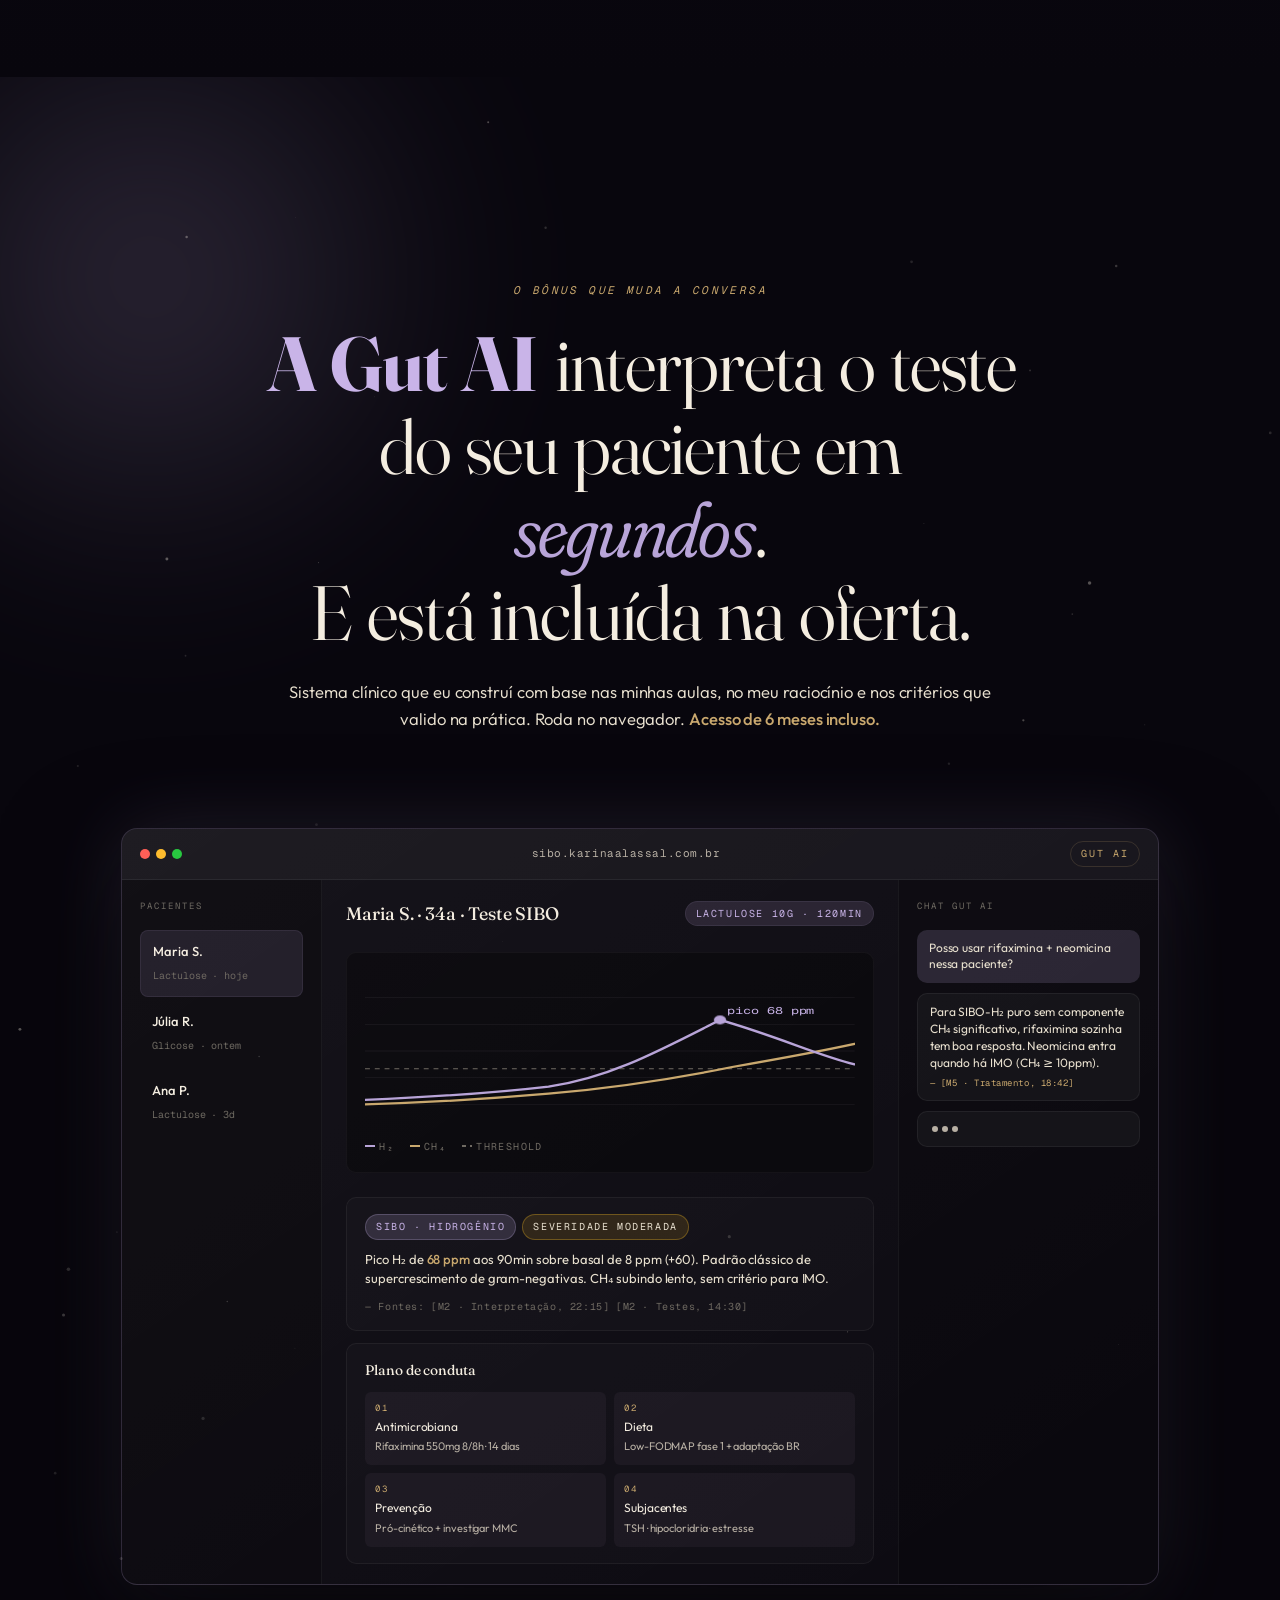
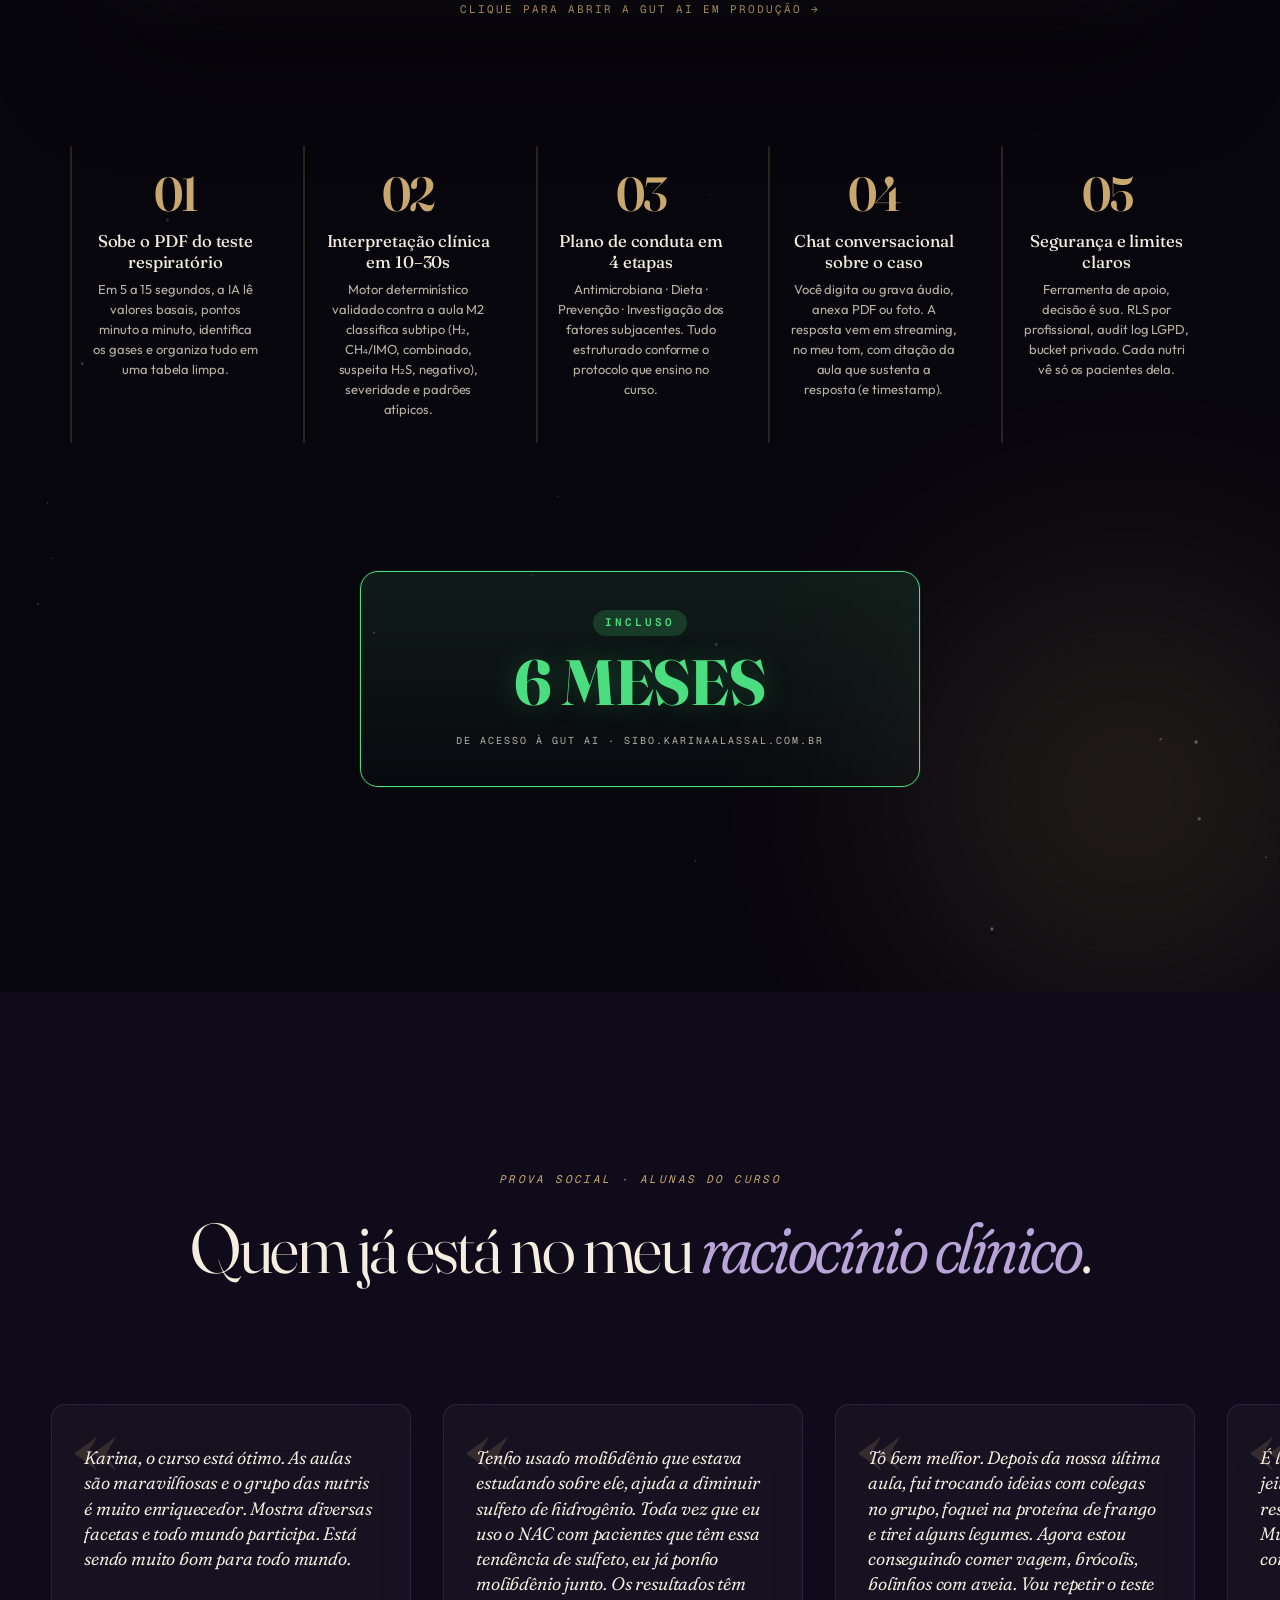
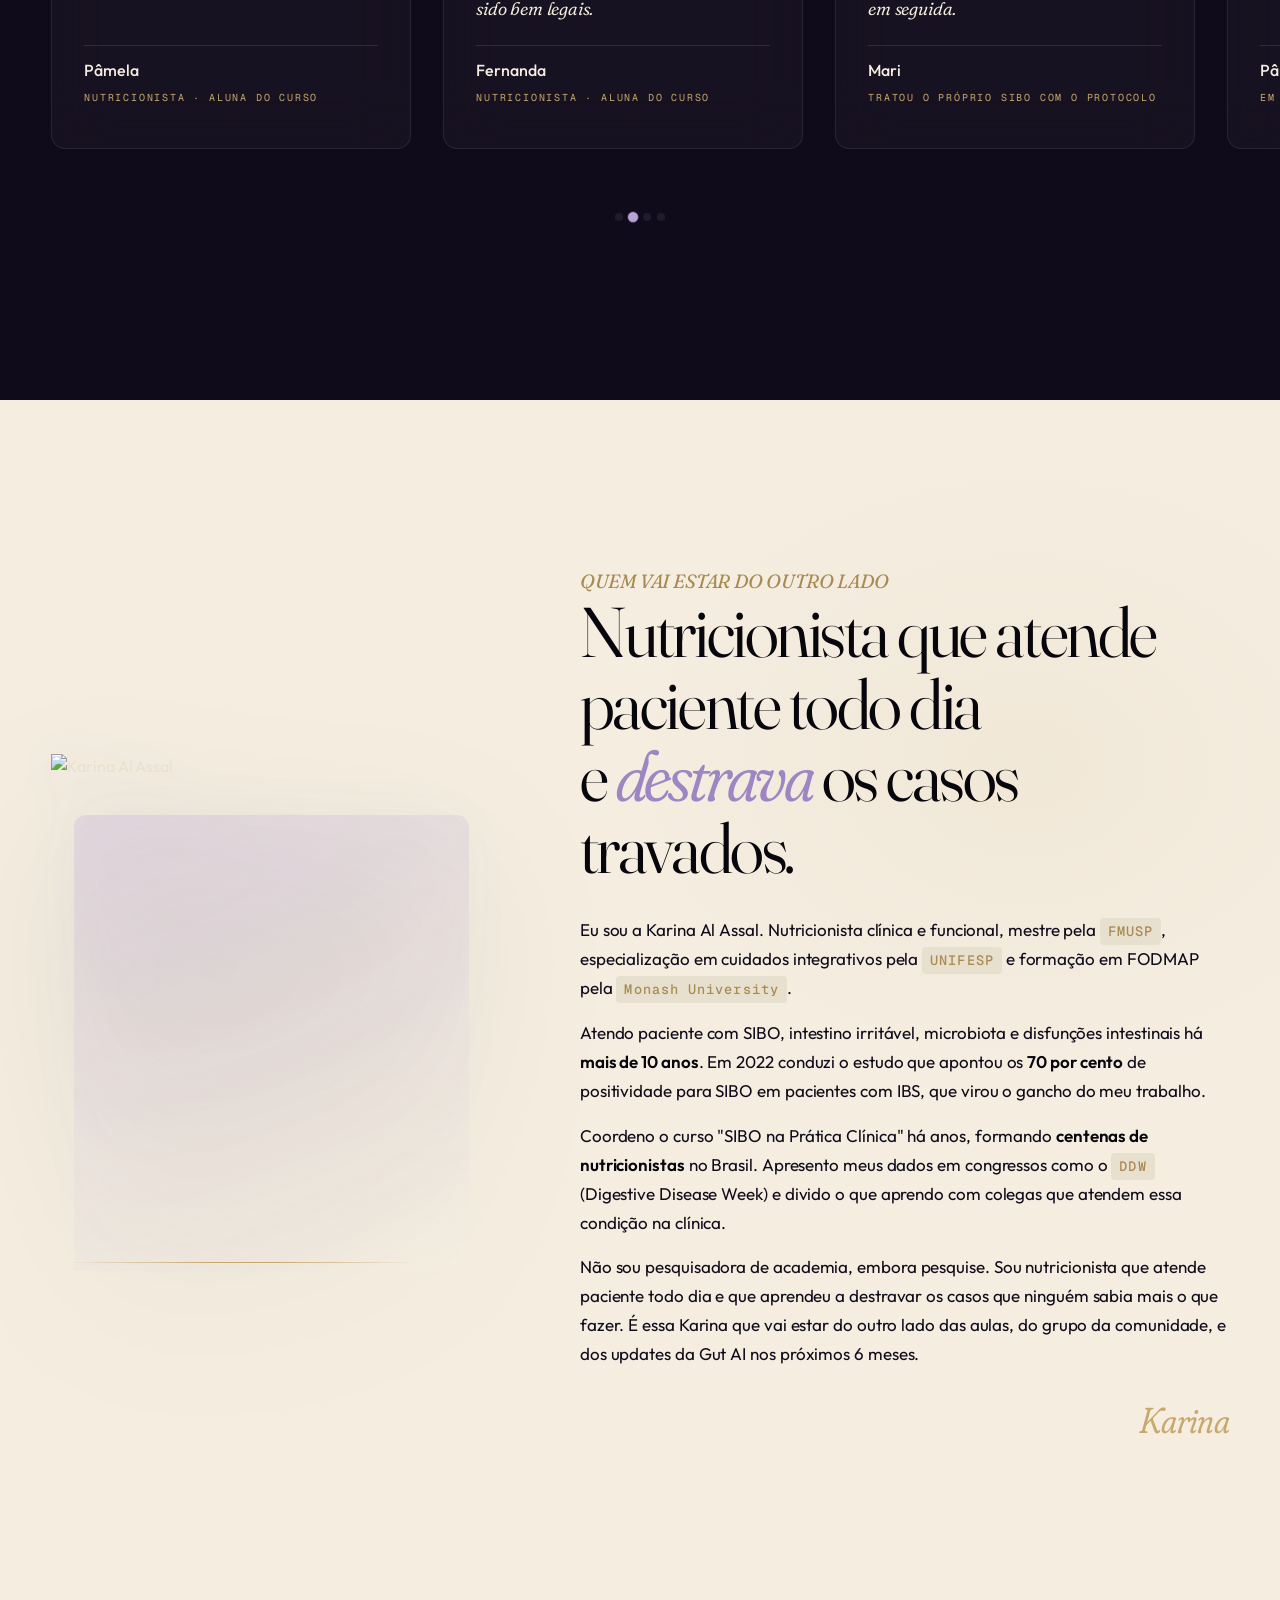
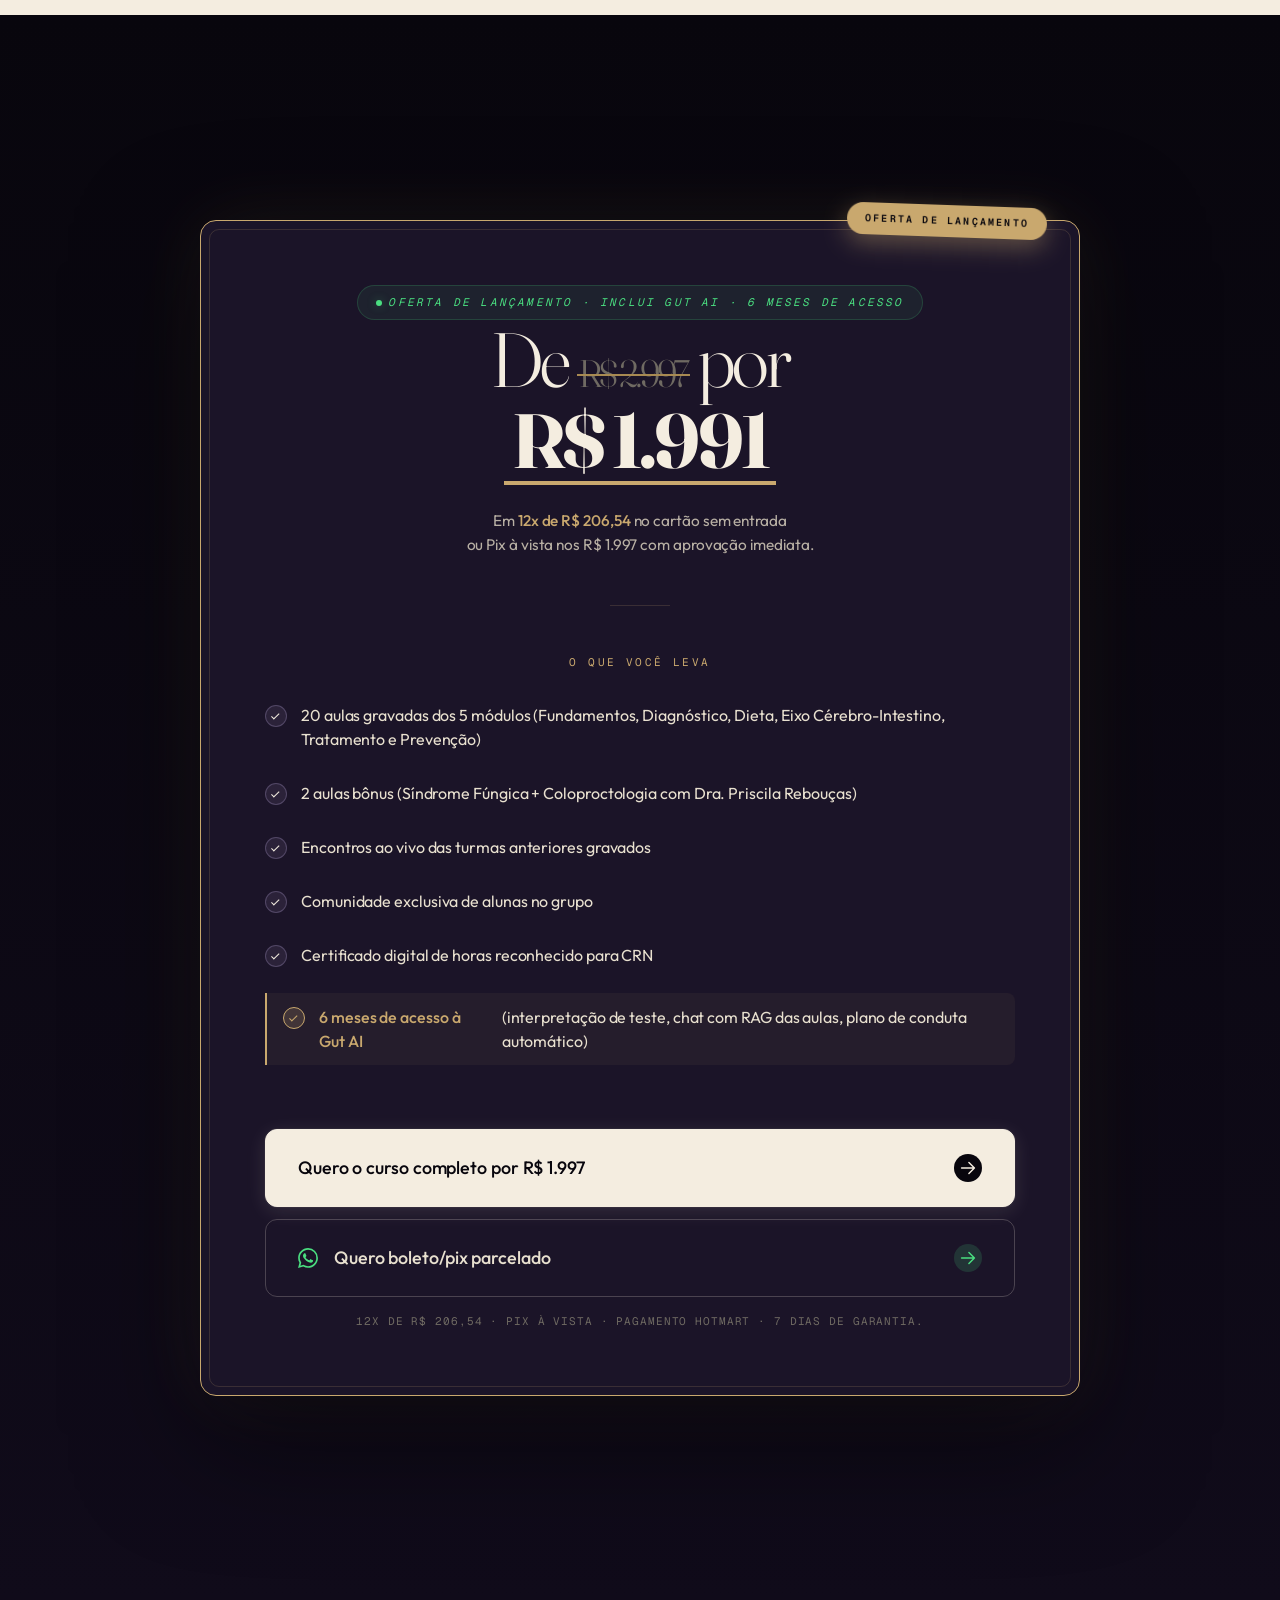
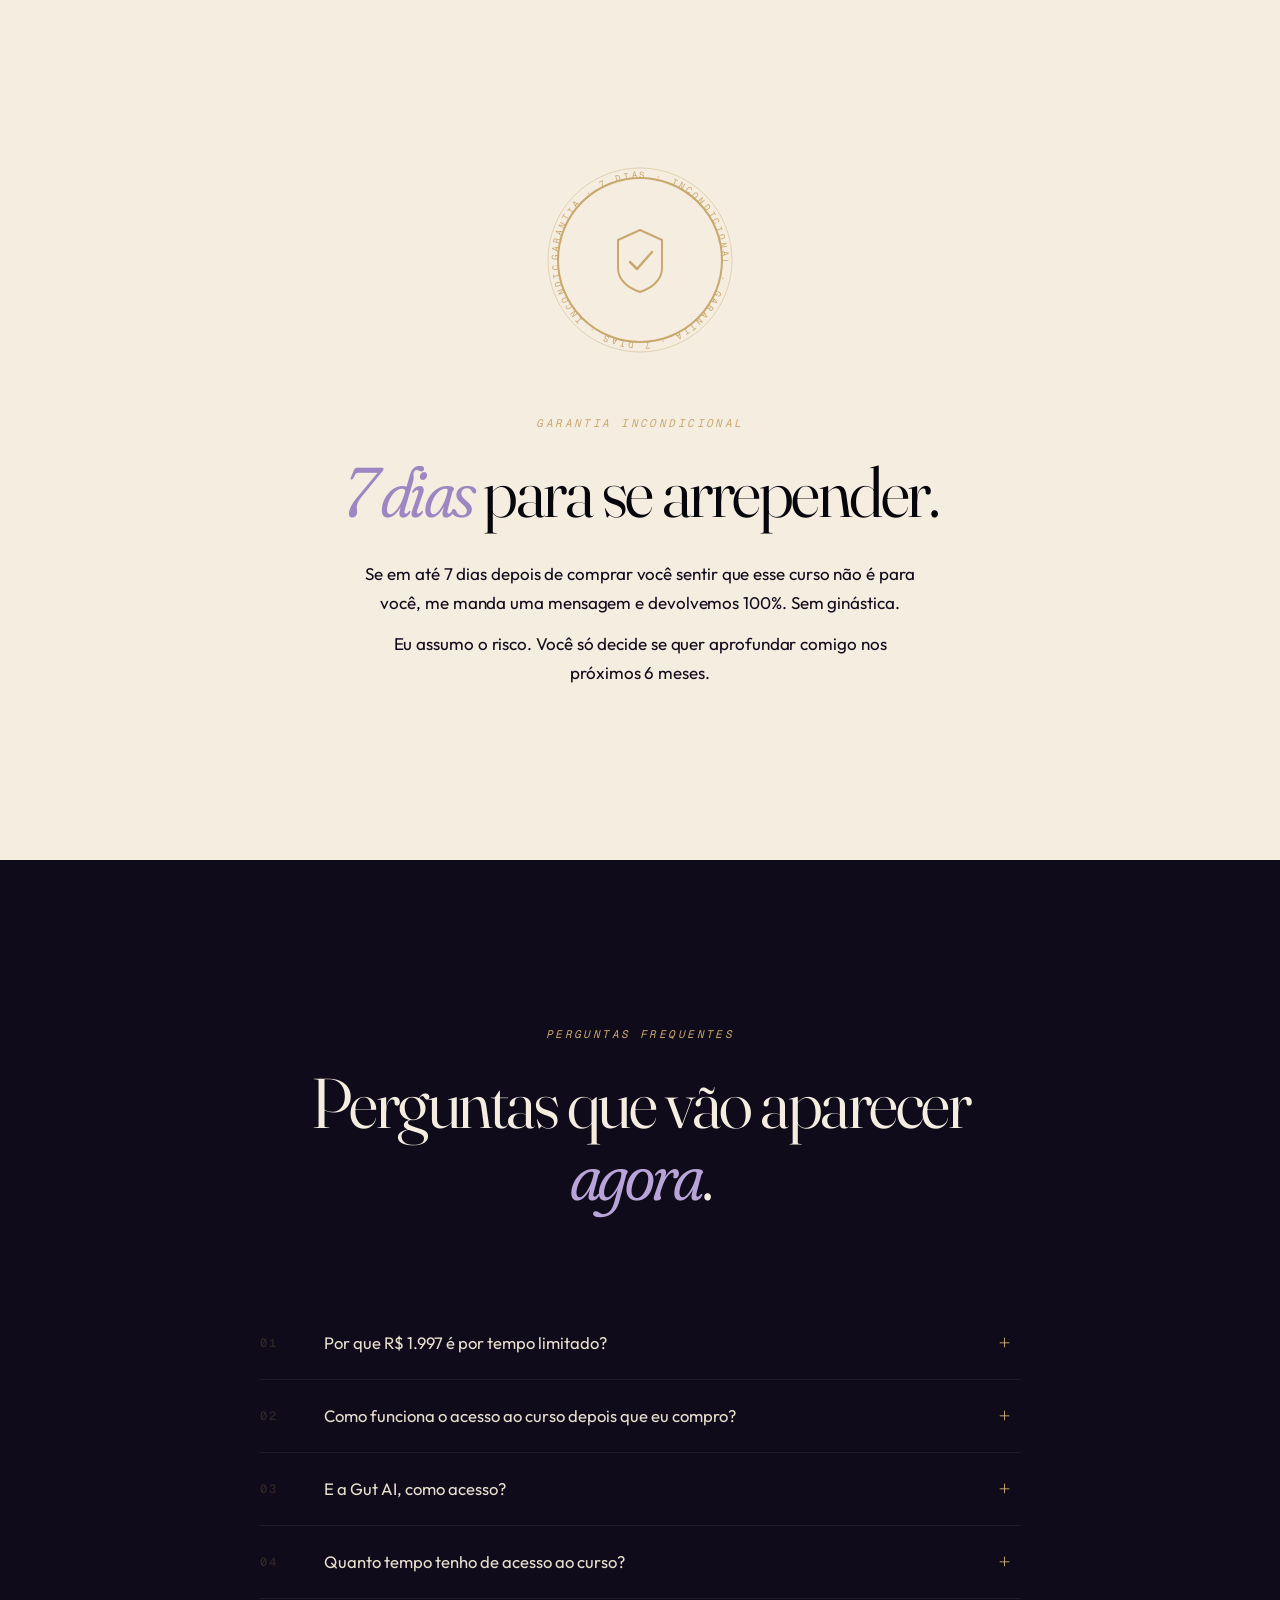
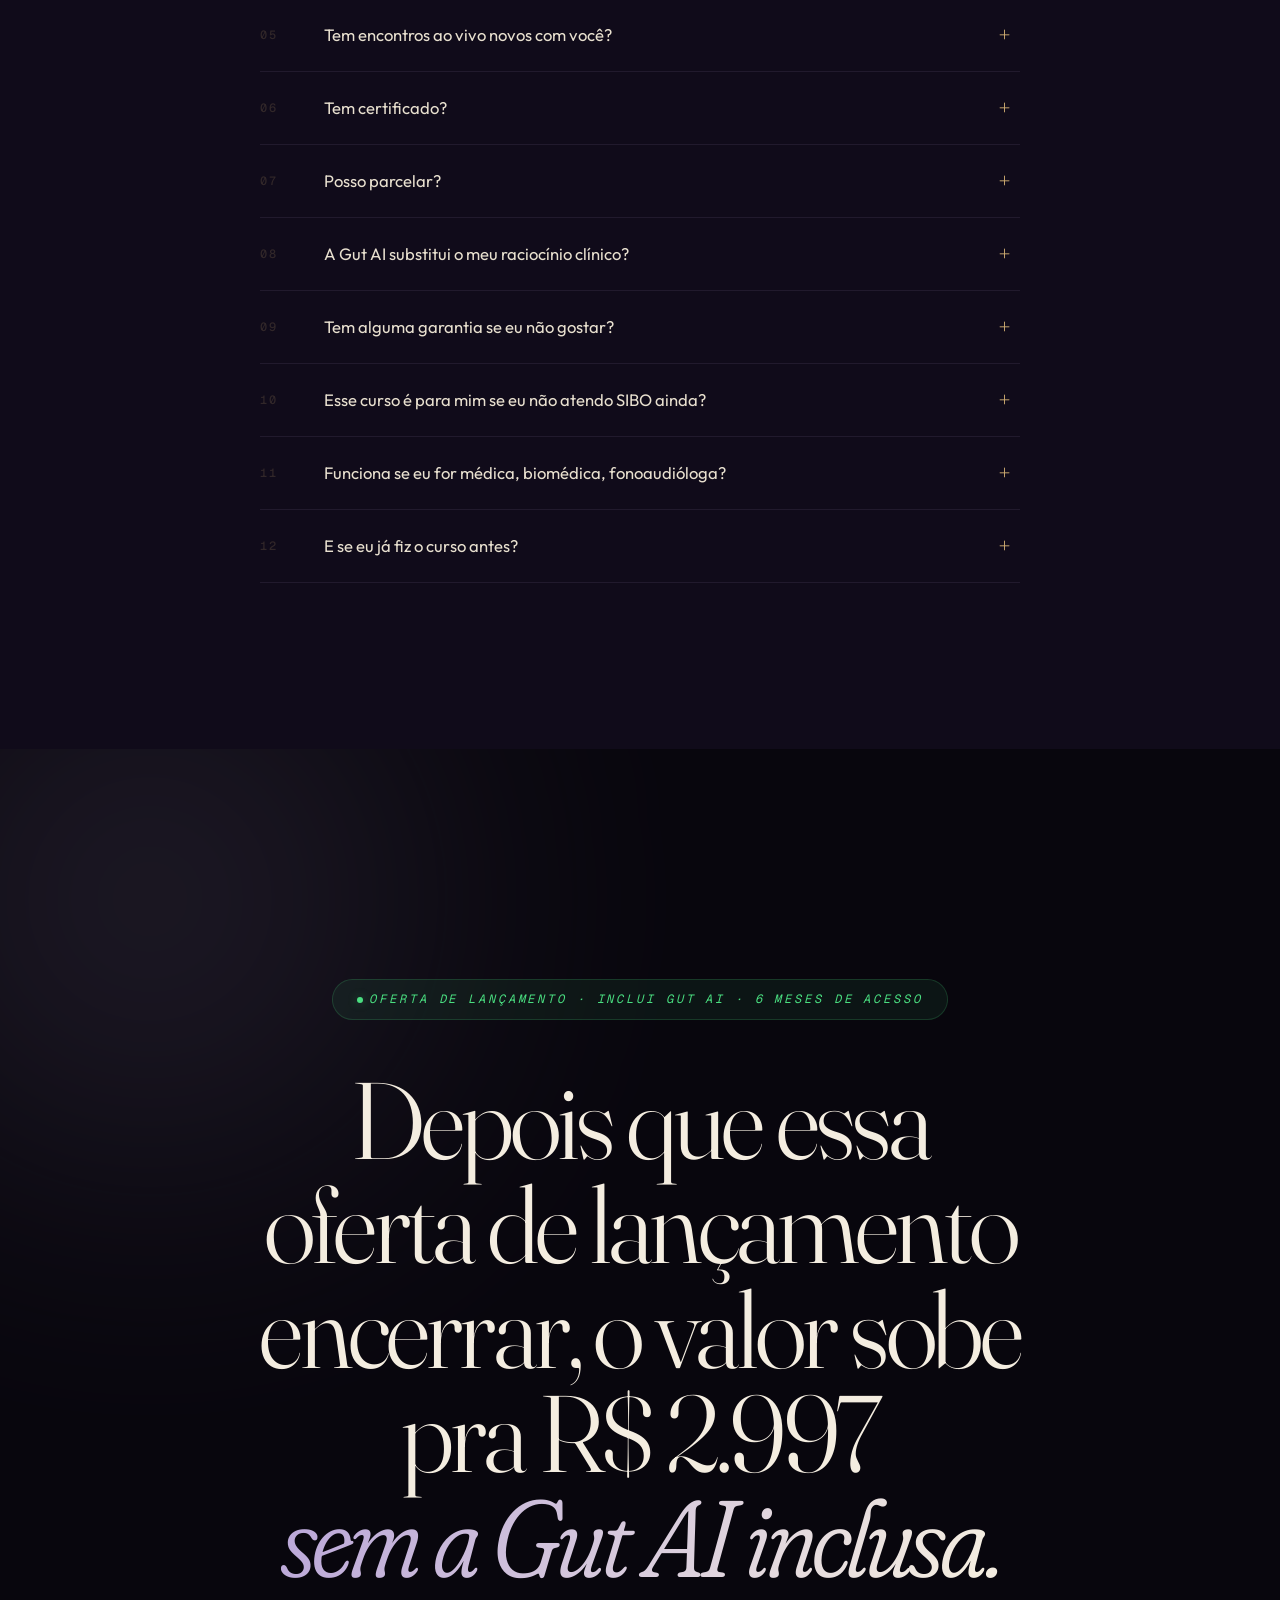
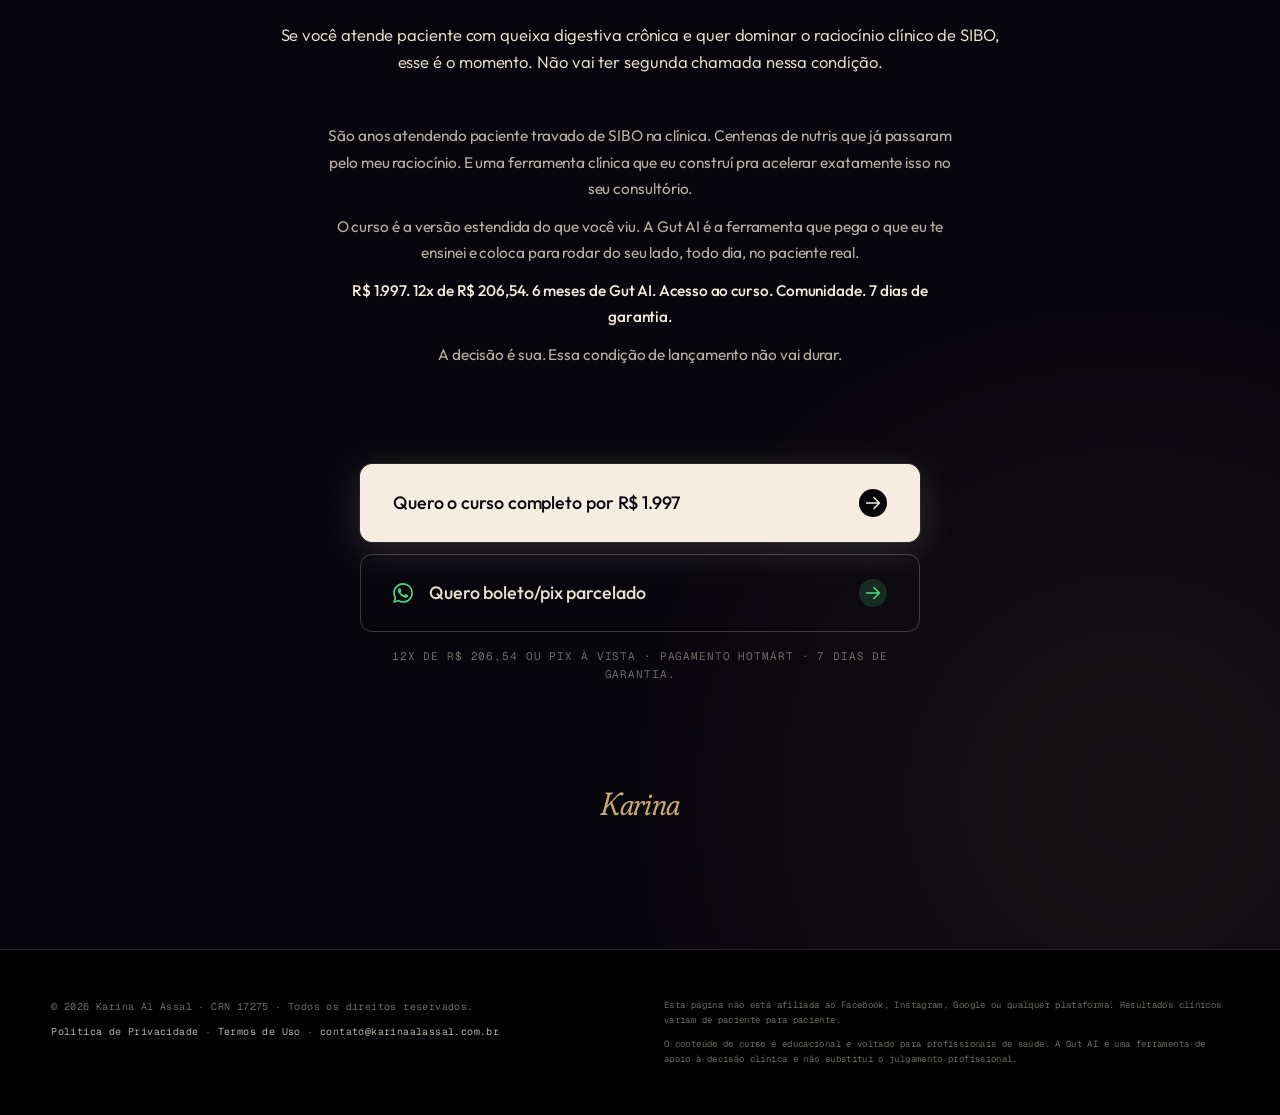
==== commit 721d4eea: "LP curso — headline pra "paciente travado com sintomas intestinais" Amplia a porta de entrada: ao in" ====
--- a/curso/index.html
+++ b/curso/index.html
@@ -108,7 +108,7 @@
         <span class="eyebrow">O curso onde nutris aprendem a destravar paciente de SIBO.</span>
         <h1 class="display">
           <span class="display__line">Paciente travado</span>
-          <span class="display__line display__line--accent">de IBS?</span>
+          <span class="display__line display__line--accent">com sintomas intestinais?</span>
           <span class="display__line">
             <em class="display__italic">Provavelmente é SIBO.</em>
           </span>
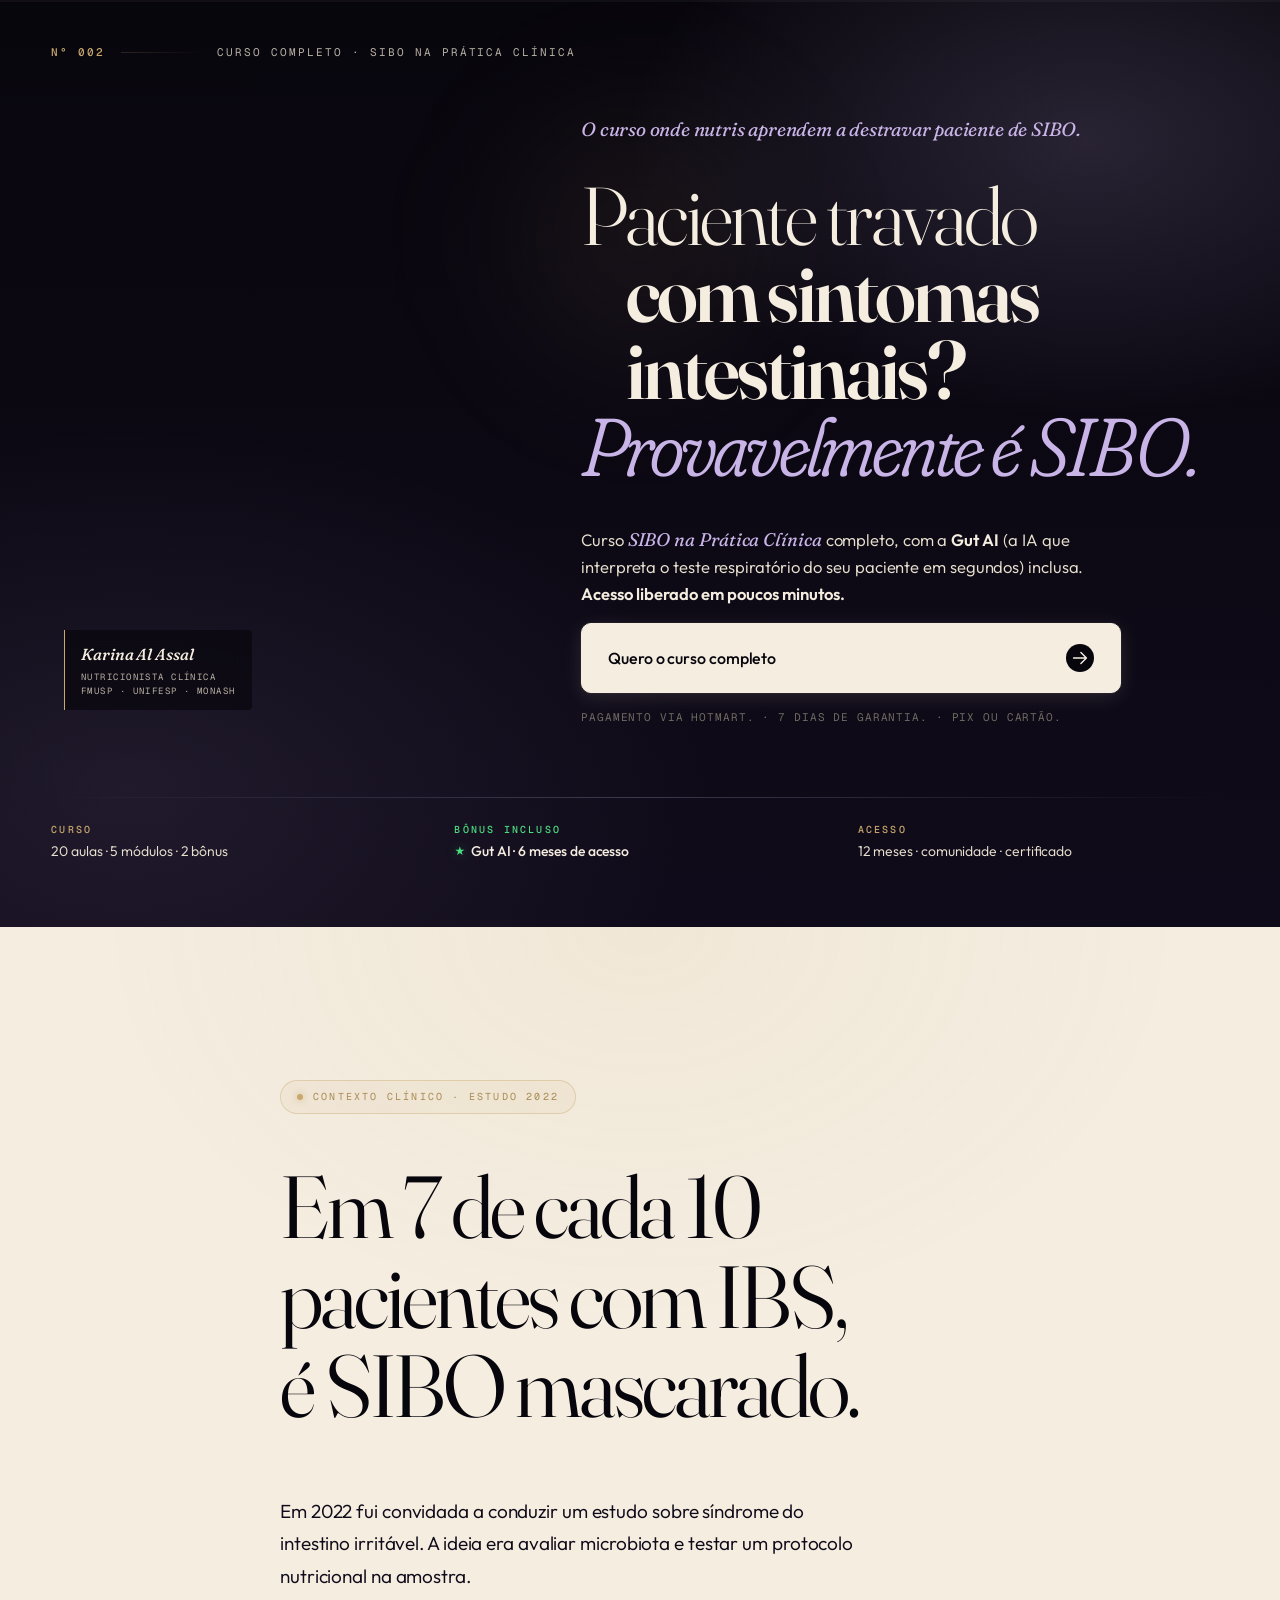
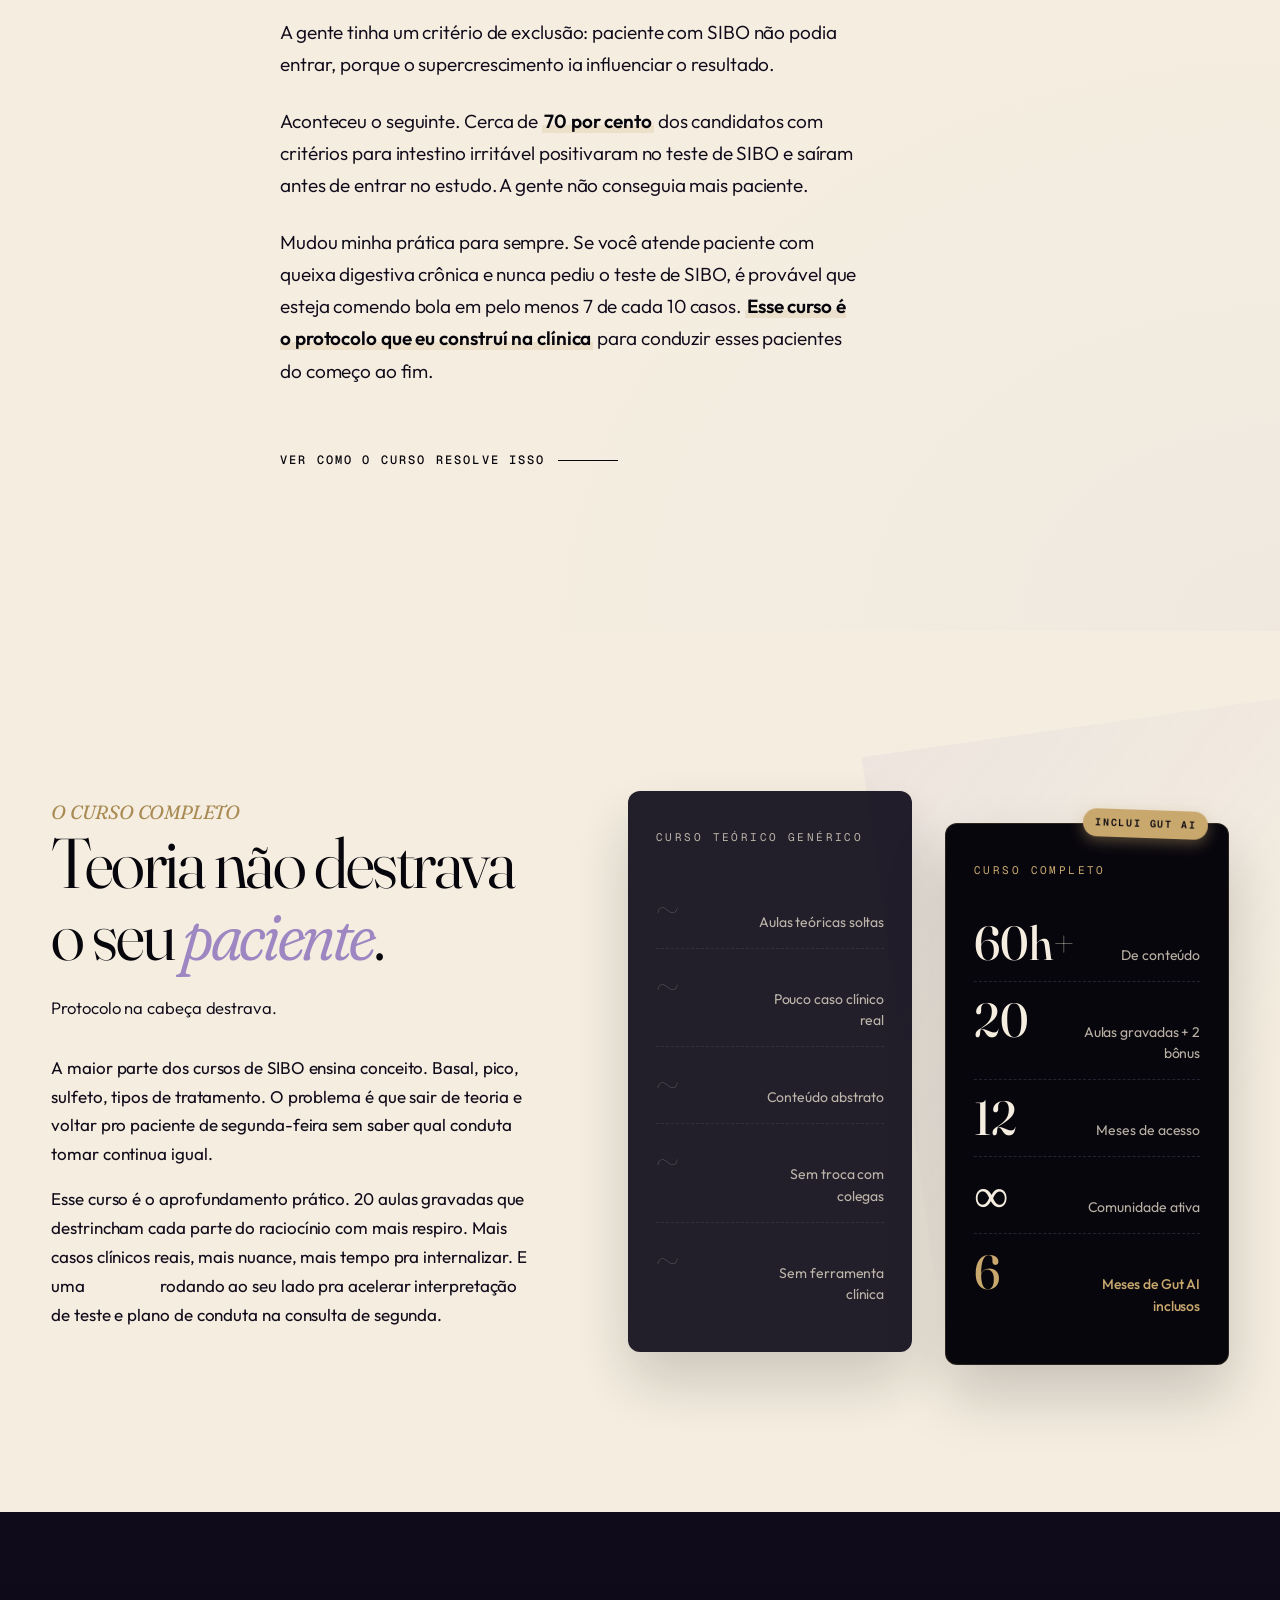
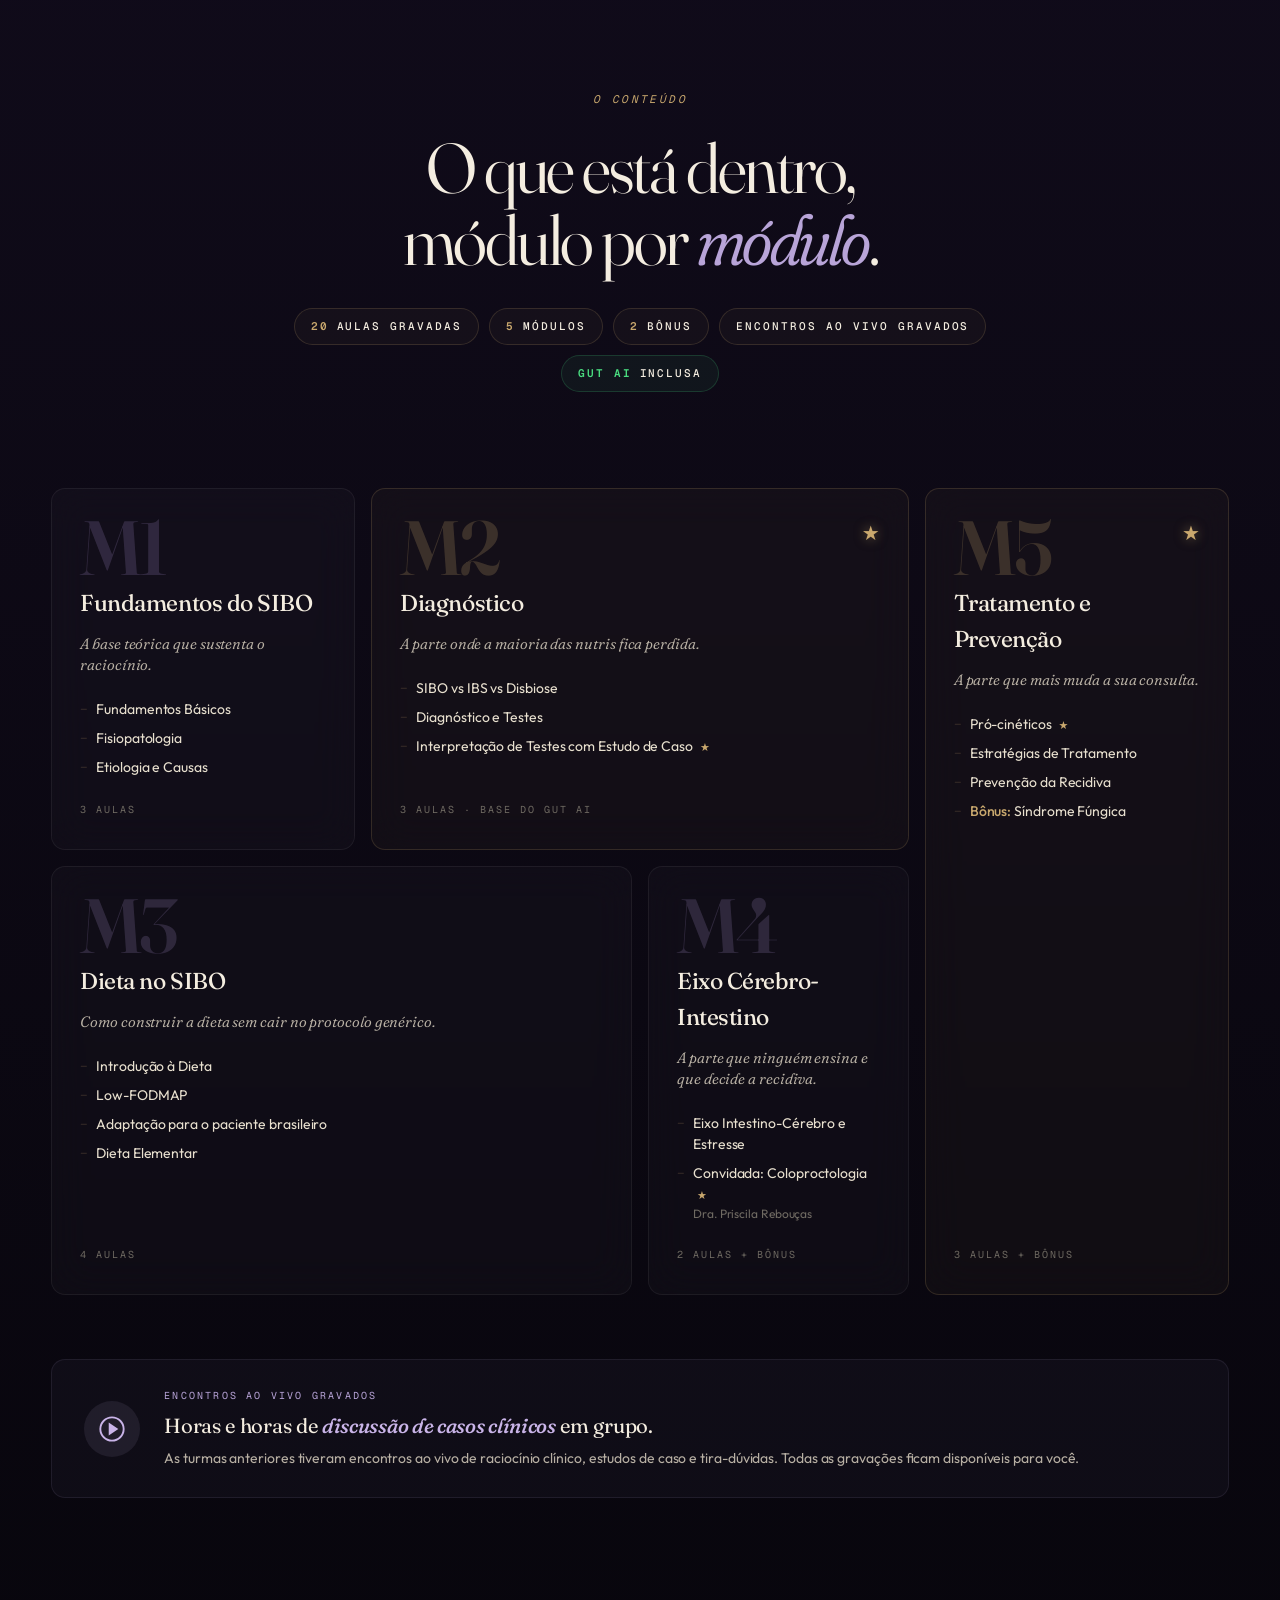
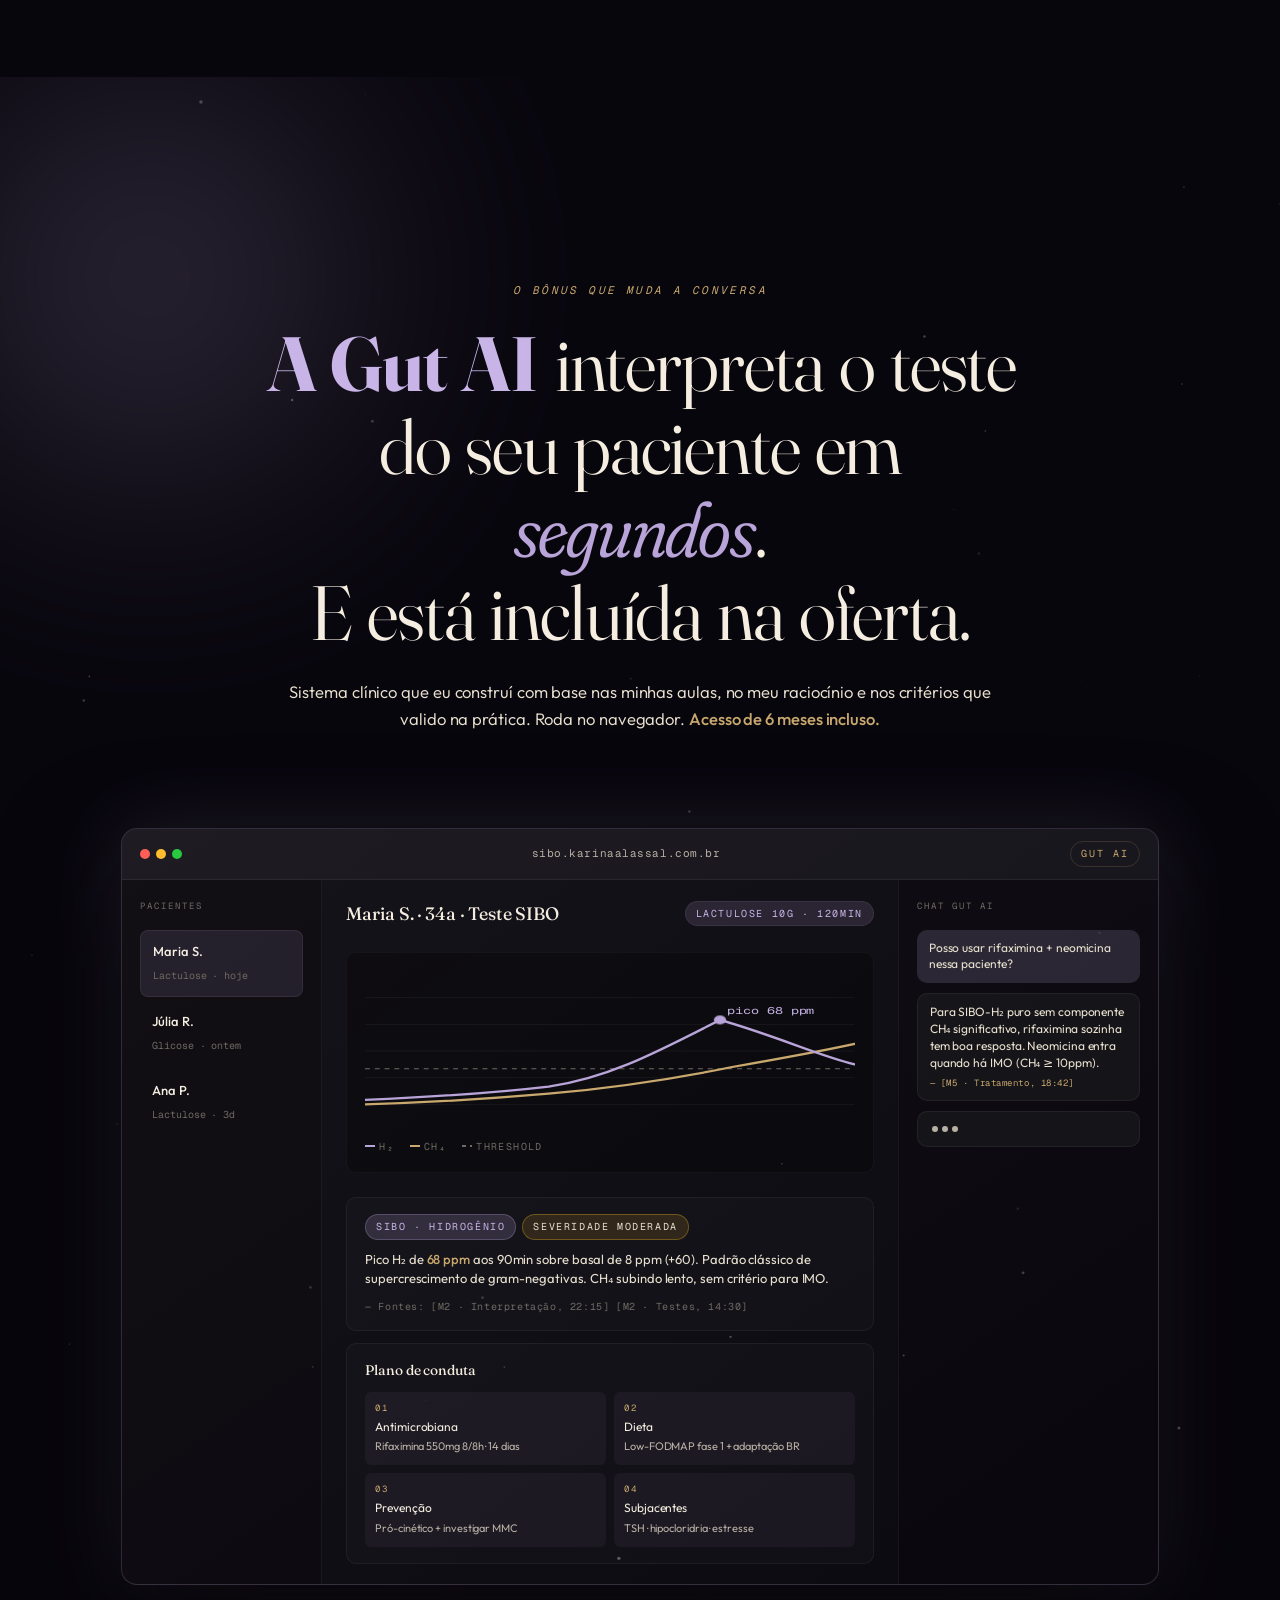
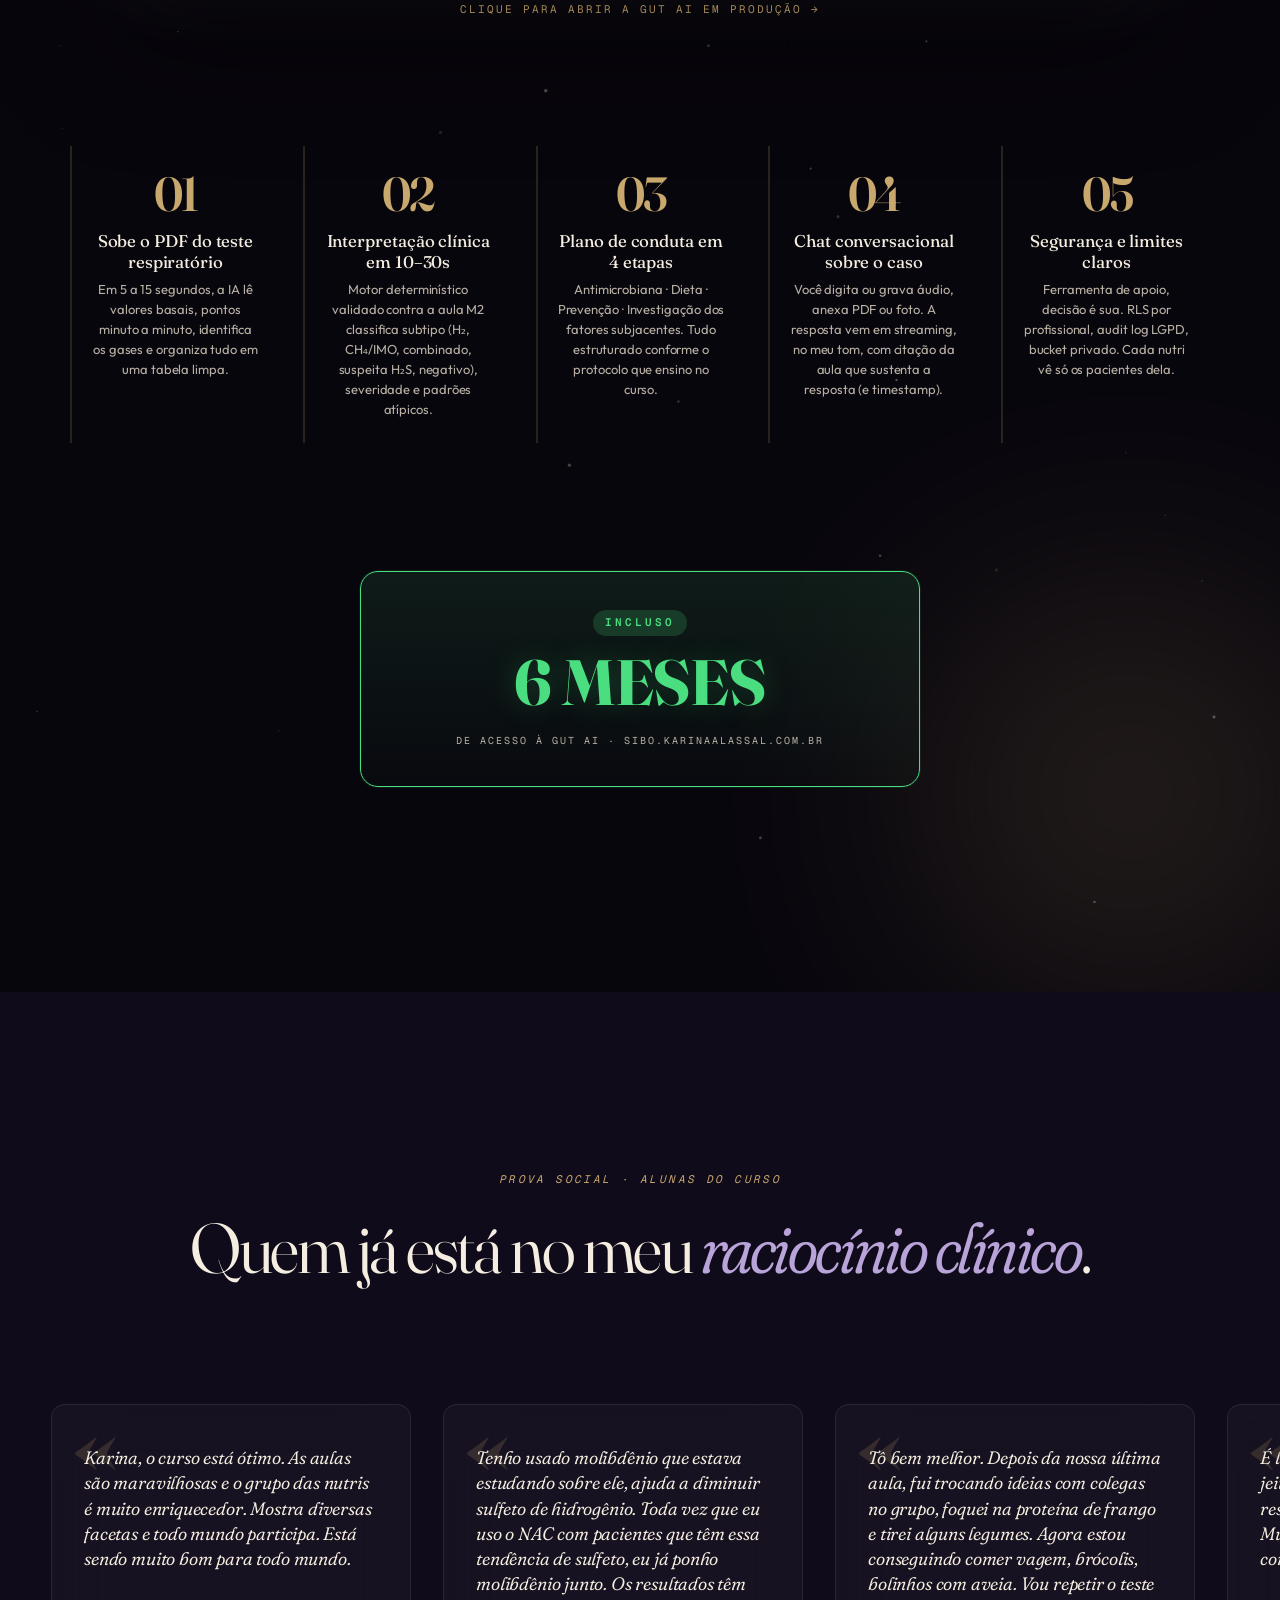
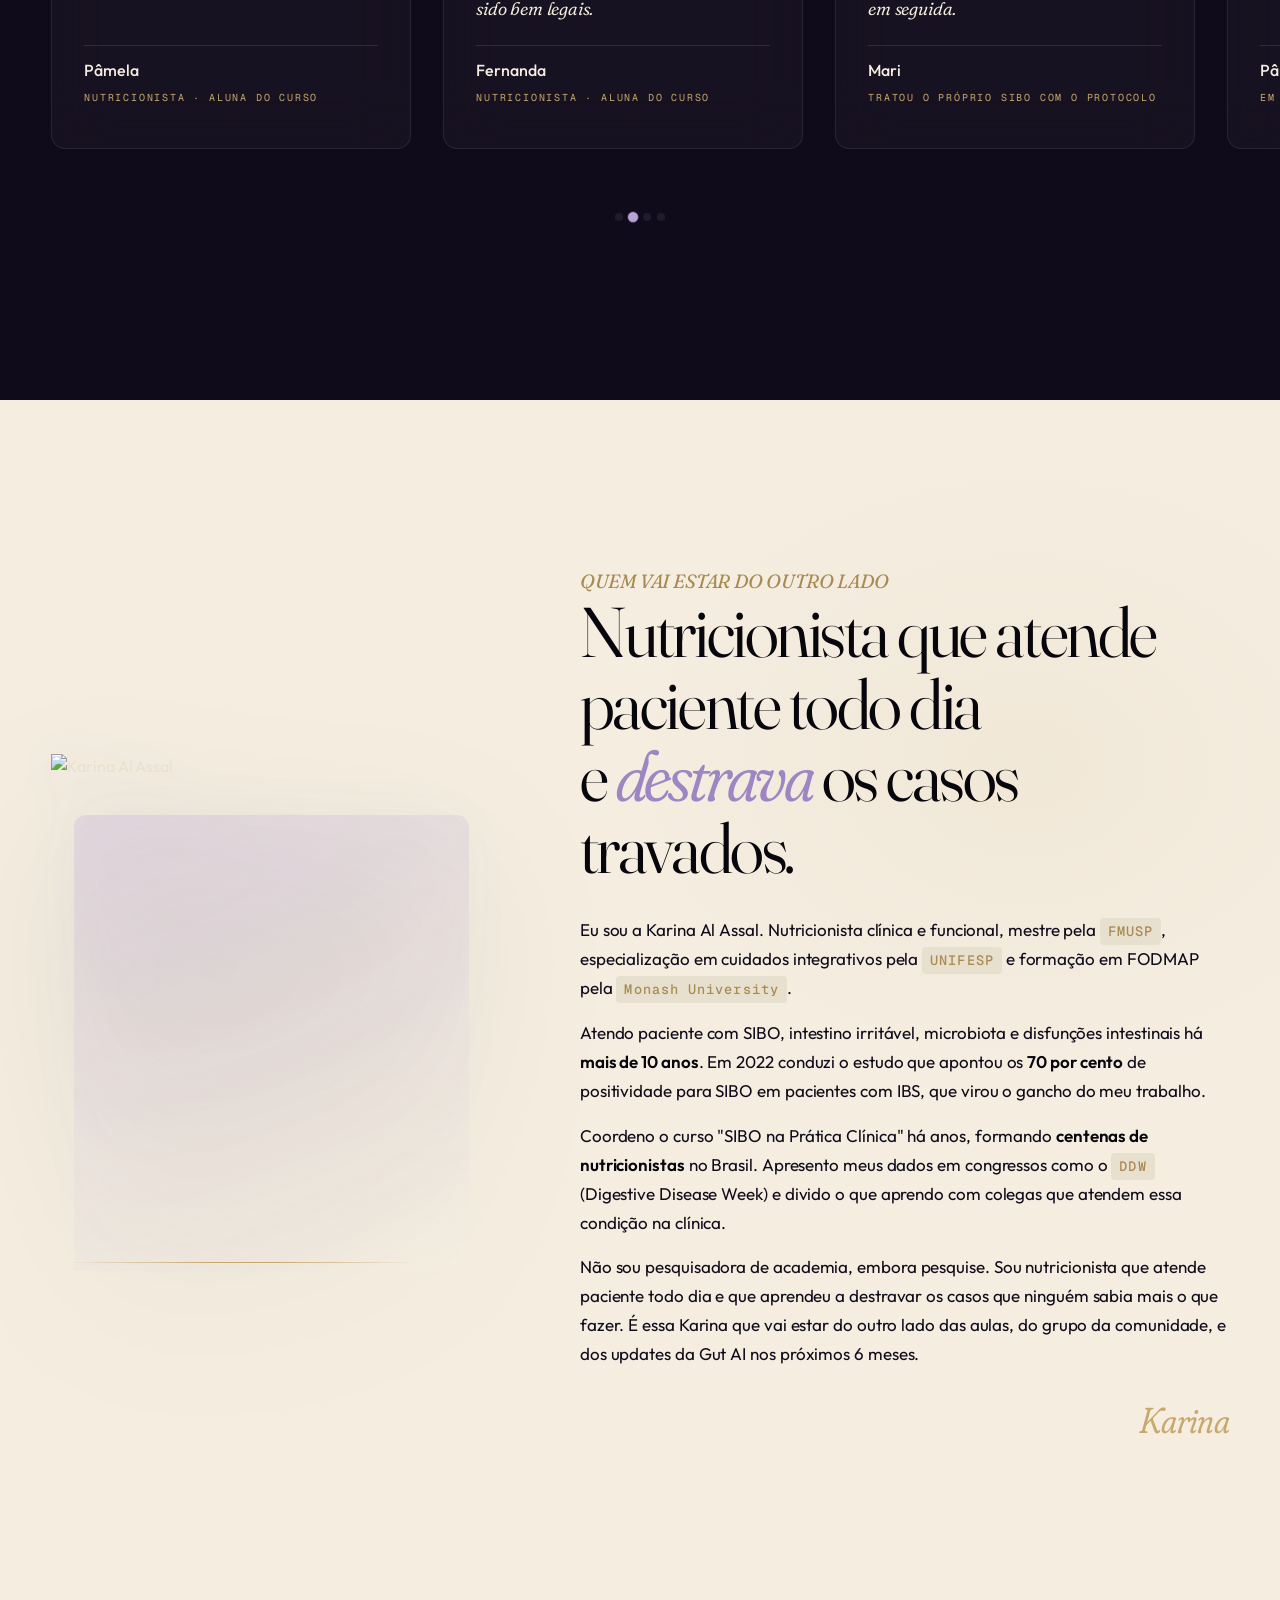
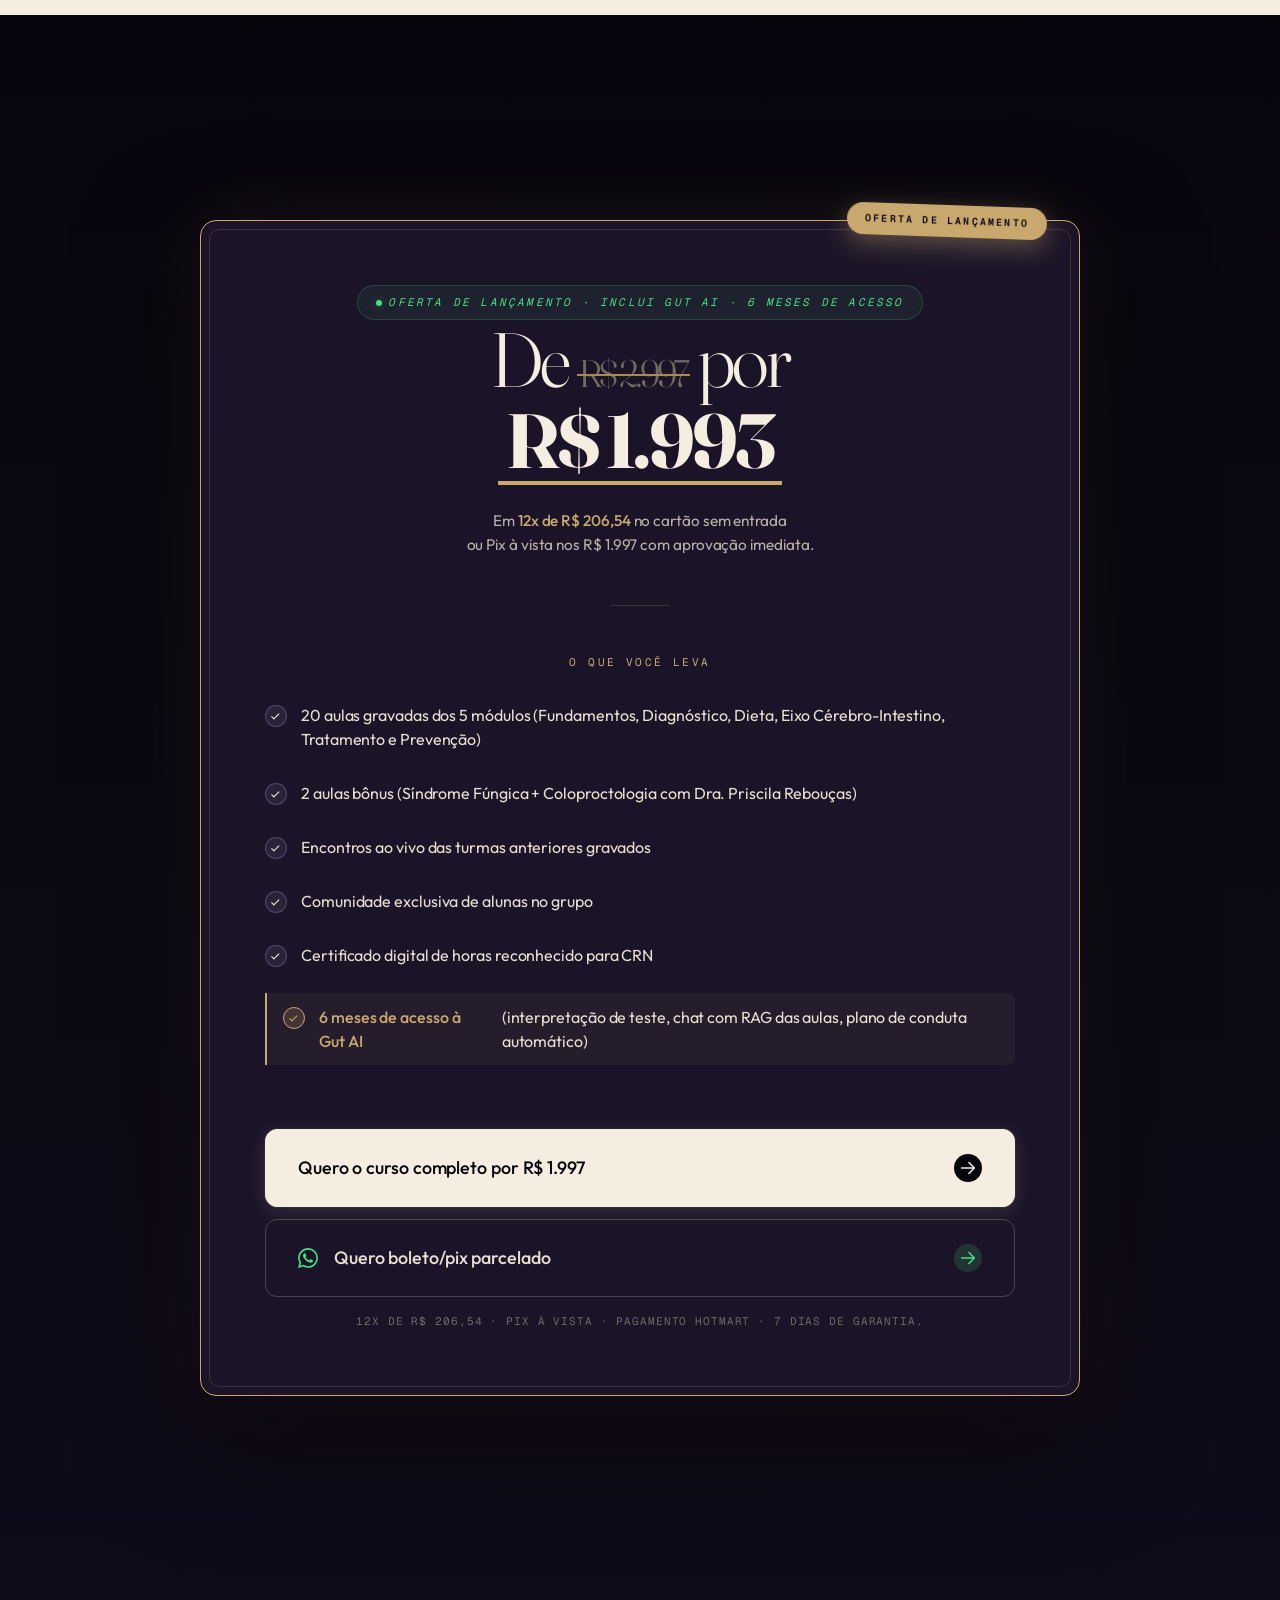
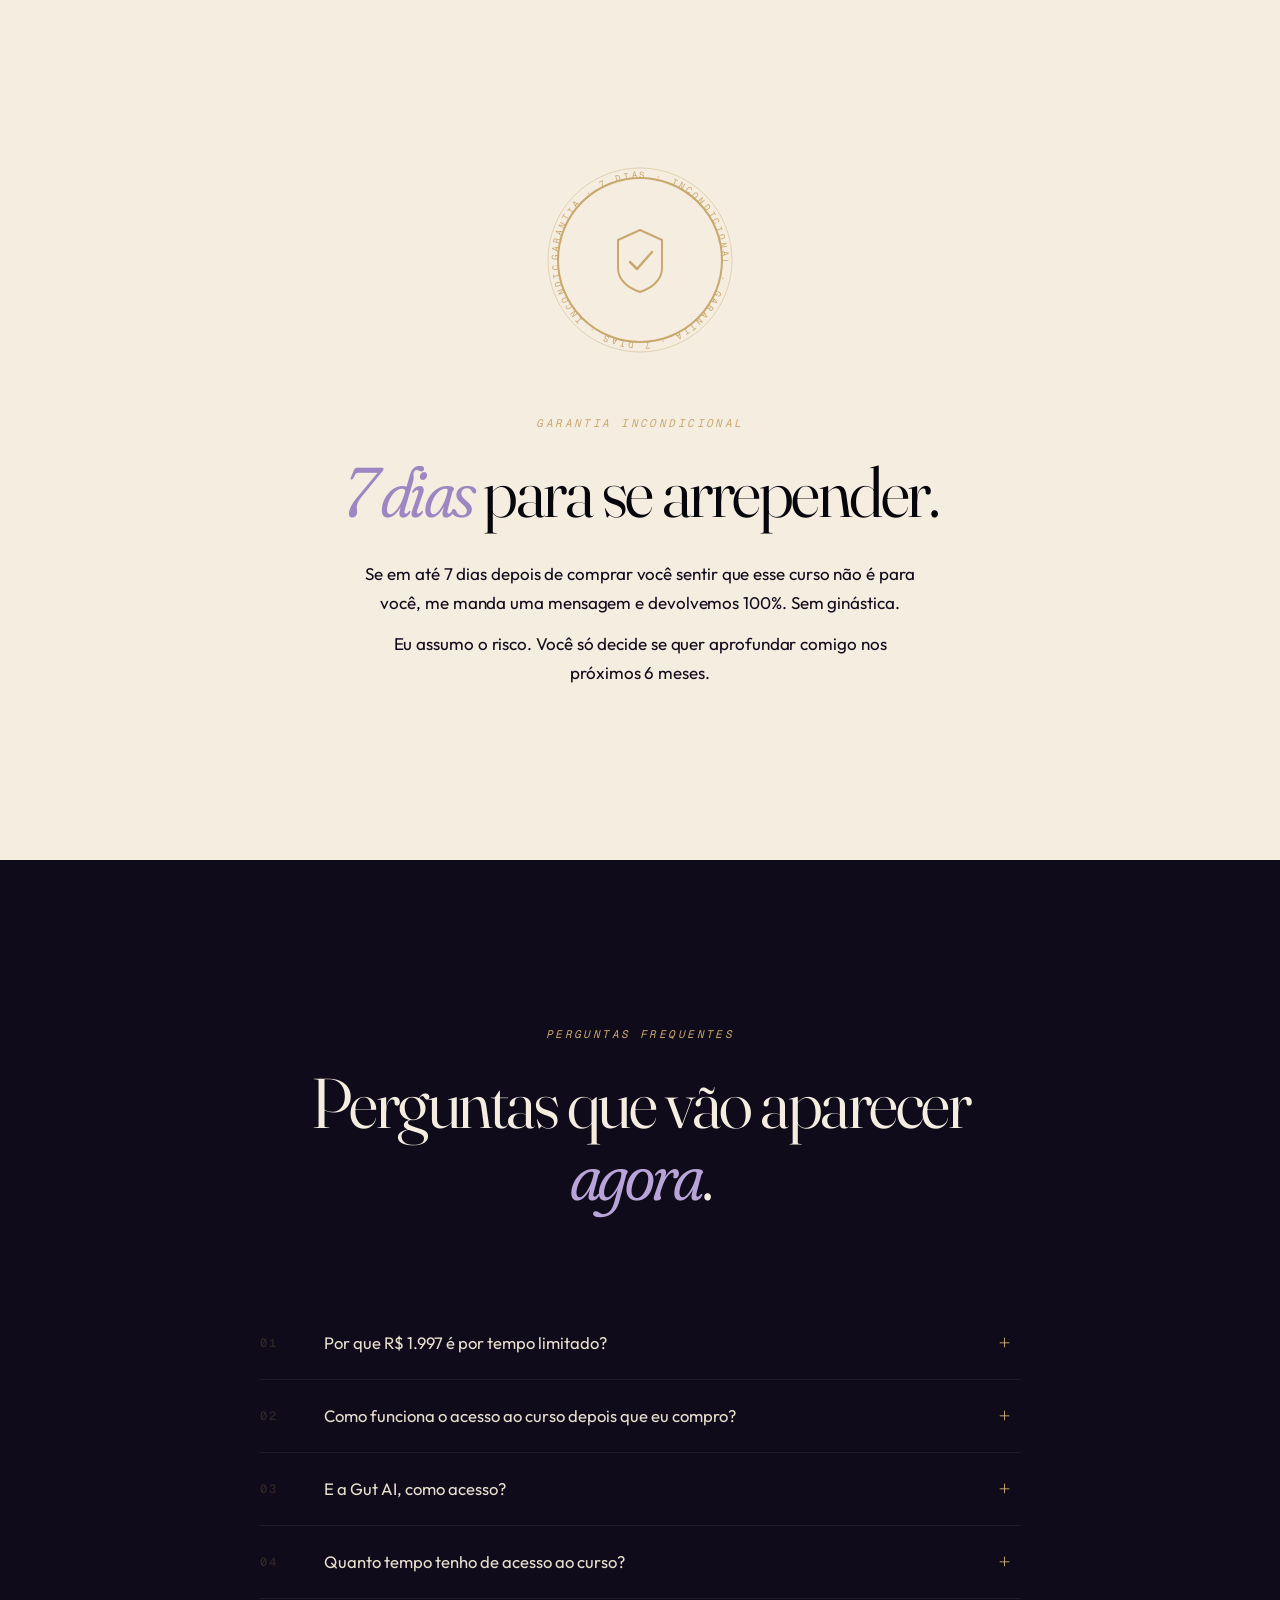
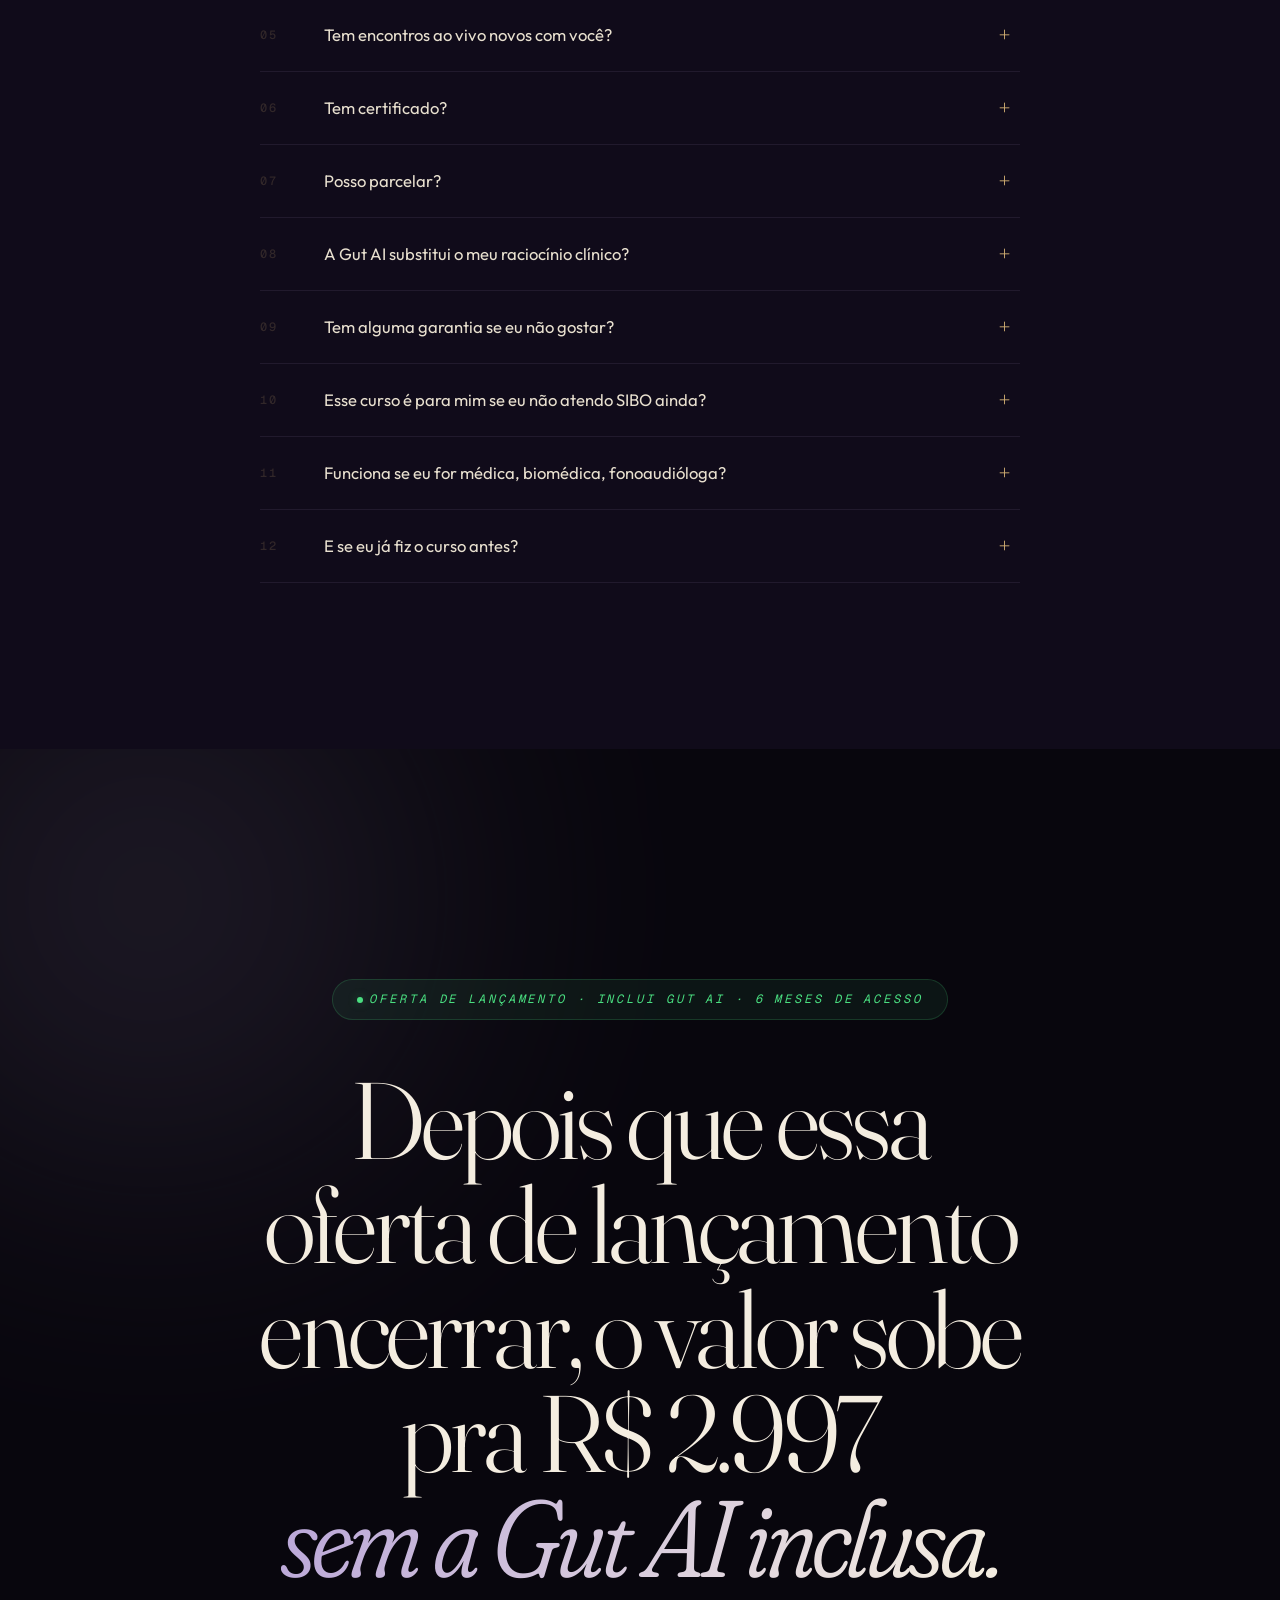
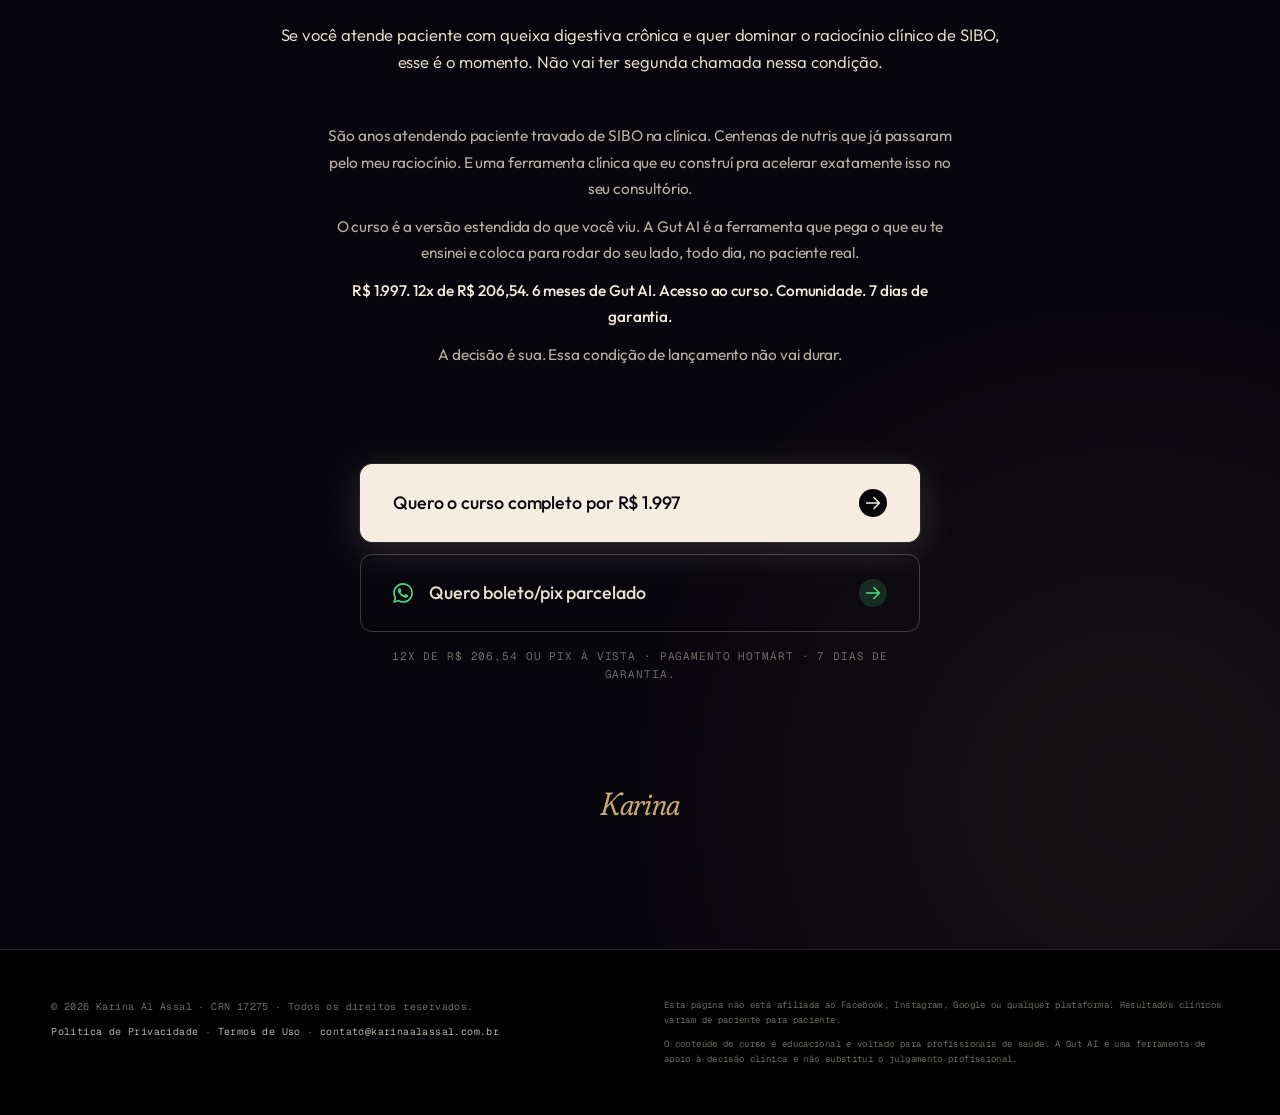
==== commit cec715ec: "LP curso — FAB "Quero o curso" + âncora #oferta no pill da oferta Botão flutuante aparece após scrol" ====
--- a/curso/index.html
+++ b/curso/index.html
@@ -27,8 +27,8 @@
 
 <style>:root{--ink-0:#08060d;--ink-1:#100b1a;--ink-2:#1b1428;--ink-3:#261c36;--lilac-1:#c9b4e8;--lilac-2:#b8a4d8;--lilac-3:#9d86c1;--lilac-soft:rgba(184,164,216,0.10);--lilac-medium:rgba(184,164,216,0.28);--cream-0:#f4ede0;--cream-1:#e8e0cf;--cream-2:#b8b0a4;--cream-3:#6f6a62;--cream-soft:rgba(244,237,224,0.08);--gold-1:#c9a86e;--gold-2:#a88a52;--gold-soft:rgba(201,168,110,0.18);--rouge:#c9242f;--green:#4ade80;--green-soft:rgba(74,222,128,0.18);--green-glow:rgba(74,222,128,0.35);--font-display:"Fraunces","Times New Roman",Georgia,serif;--font-body:"Outfit",system-ui,-apple-system,"Segoe UI",sans-serif;--font-mono:"Geist Mono","JetBrains Mono","SFMono-Regular",Menlo,Consolas,monospace;--s-1:4px;--s-2:8px;--s-3:12px;--s-4:16px;--s-5:24px;--s-6:32px;--s-7:48px;--s-8:64px;--s-9:96px;--s-10:128px;--s-11:160px;--container:1320px;--gutter:clamp(20px,4vw,56px);--r-sm:4px;--r-md:10px;--r-pill:999px;--ease-out:cubic-bezier(0.16,1,0.3,1);--ease-spring:cubic-bezier(0.34,1.56,0.64,1);--ease-smooth:cubic-bezier(0.65,0,0.35,1)}*,*::before,*::after{box-sizing:border-box;margin:0;padding:0}html{scroll-behavior:smooth;-webkit-text-size-adjust:100%;text-rendering:optimizeLegibility}body{background:var(--ink-0);color:var(--cream-1);font-family:var(--font-body);font-size:16px;font-weight:400;line-height:1.55;letter-spacing:-0.005em;min-height:100vh;overflow-x:hidden;-webkit-font-smoothing:antialiased;-moz-osx-font-smoothing:grayscale;font-feature-settings:"kern" 1,"liga" 1,"calt" 1}img,svg,video{display:block;max-width:100%;height:auto}a{color:inherit;text-decoration:none}::selection{background:var(--lilac-medium);color:var(--cream-0)}[data-countdown-pre]{display:none}html.countdown-pre [data-countdown-on]{display:none !important}html.countdown-pre [data-countdown-pre]{display:revert}html.countdown-pre .prelaunch-badge{display:flex}html.countdown-pre .sb-pre{display:flex}.noise{position:fixed;inset:0;z-index:1;pointer-events:none;opacity:0.045;mix-blend-mode:overlay;background-image:url("data:image/svg+xml;utf8,<svg xmlns='http://www.w3.org/2000/svg' width='220' height='220'><filter id='n'><feTurbulence type='fractalNoise' baseFrequency='0.9' numOctaves='2' stitchTiles='stitch'/></filter><rect width='100%25' height='100%25' filter='url(%23n)'/></svg>")}.vignette{position:fixed;inset:0;z-index:1;pointer-events:none;background:radial-gradient(ellipse 110% 80% at 50% 40%,transparent 35%,rgba(8,6,13,0.45) 80%,rgba(8,6,13,0.85) 100%)}.hero{position:relative;z-index:2;padding:clamp(24px,3.5vw,44px) var(--gutter) clamp(40px,5vw,72px);display:block;overflow:hidden;isolation:isolate}.hero::before{content:"";position:absolute;inset:0;z-index:-1;background:radial-gradient(ellipse 60% 50% at 85% 15%,rgba(184,164,216,0.18),transparent 60%),radial-gradient(ellipse 70% 60% at 10% 85%,rgba(184,164,216,0.10),transparent 65%),linear-gradient(180deg,var(--ink-0) 0%,var(--ink-1) 100%)}.hero::after{content:"";position:absolute;top:5%;left:35%;width:30vw;height:30vw;z-index:-1;background:radial-gradient(circle,rgba(201,168,110,0.10),transparent 70%);filter:blur(60px);pointer-events:none}.hero__container{width:100%;max-width:var(--container);margin:0 auto;display:flex;flex-direction:column;gap:clamp(28px,3.5vw,56px)}.hero__header{display:grid;grid-template-columns:1fr auto;align-items:center;gap:var(--s-6)}.hero__marker{display:flex;align-items:center;gap:var(--s-4);font-family:var(--font-mono);font-size:11px;letter-spacing:0.18em;text-transform:uppercase;color:var(--cream-2)}.marker__id{color:var(--gold-1);font-weight:500}.marker__rule{flex:1;max-width:80px;height:1px;background:linear-gradient(90deg,var(--gold-soft),transparent)}.marker__edition{color:var(--cream-2)}.hero__countdown{display:flex;flex-direction:column;align-items:flex-end;gap:var(--s-2);text-align:right}.countdown__label{font-family:var(--font-mono);font-size:10px;letter-spacing:0.22em;text-transform:uppercase;color:var(--cream-3)}.countdown__clock{display:flex;align-items:baseline;gap:6px;font-family:var(--font-display);font-variation-settings:"opsz" 30,"wght" 400,"SOFT" 0;font-size:clamp(32px,3.4vw,44px);color:var(--cream-0);line-height:1;font-feature-settings:"tnum" 1}.cd__group{display:inline-flex;align-items:baseline;gap:2px}.cd__num{display:inline-block;min-width:1.4ch;text-align:center;font-variation-settings:"opsz" 30,"wght" 450,"SOFT" 30}.cd__unit{font-family:var(--font-mono);font-size:0.32em;font-weight:400;color:var(--cream-3);letter-spacing:0.05em;margin-left:2px}.cd__sep{color:var(--lilac-2);font-weight:200;opacity:0.5;font-size:0.7em;align-self:center;animation:blink 1s ease-in-out infinite}@keyframes blink{0%,100%{opacity:0.5}50%{opacity:1}}.countdown__hint{font-family:var(--font-mono);font-size:9px;letter-spacing:0.3em;text-transform:uppercase;color:var(--gold-1);margin-top:var(--s-1)}.prelaunch-badge{flex-direction:column;align-items:flex-end;gap:var(--s-2);text-align:right;max-width:340px}.prelaunch-badge__eyebrow{font-family:var(--font-mono);font-size:10px;letter-spacing:0.28em;text-transform:uppercase;color:var(--green);font-weight:600}.prelaunch-badge__core{display:flex;align-items:center;gap:var(--s-3);padding:14px 20px;background:rgba(74,222,128,0.07);border:1px solid var(--green-soft);border-radius:14px;box-shadow:0 0 0 1px rgba(74,222,128,0.08);animation:prelaunch-pulse 3s ease-in-out infinite}@keyframes prelaunch-pulse{0%,100%{box-shadow:0 0 0 1px rgba(74,222,128,0.08),0 0 0 rgba(74,222,128,0)}50%{box-shadow:0 0 0 1px rgba(74,222,128,0.18),0 0 32px rgba(74,222,128,0.25)}}.prelaunch-badge__star{font-size:28px;color:var(--green);filter:drop-shadow(0 0 12px var(--green-glow));line-height:1}.prelaunch-badge__body{display:flex;flex-direction:column;gap:2px;text-align:left}.prelaunch-badge__title{font-family:var(--font-display);font-variation-settings:"opsz" 30,"wght" 500,"SOFT" 0;font-size:clamp(18px,1.6vw,22px);color:var(--cream-0);letter-spacing:-0.015em;line-height:1.1}.prelaunch-badge__sub{font-family:var(--font-body);font-size:12px;color:var(--cream-2);font-weight:400;letter-spacing:-0.005em}.prelaunch-badge__hint{font-family:var(--font-display);font-variation-settings:"opsz" 30,"wght" 400,"SOFT" 80;font-style:italic;font-size:13px;color:var(--lilac-1);letter-spacing:-0.005em}@media (max-width:768px){.prelaunch-badge{align-items:flex-start;text-align:left;max-width:100%;border-top:1px solid var(--lilac-soft);padding-top:var(--s-4)}}.hero__content{display:flex;flex-direction:column;gap:clamp(24px,2.5vw,36px);min-width:0}.eyebrow{display:block;font-family:var(--font-display);font-variation-settings:"opsz" 30,"wght" 400,"SOFT" 50;font-style:italic;font-size:clamp(17px,1.5vw,22px);color:var(--lilac-1);letter-spacing:-0.01em}.display{font-family:var(--font-display);font-variation-settings:"opsz" 144,"wght" 320,"SOFT" 0;font-size:clamp(48px,6.4vw,108px);line-height:0.94;letter-spacing:-0.035em;color:var(--cream-0);font-weight:400}.display__line{display:block}.display__line--accent{color:var(--cream-0);font-variation-settings:"opsz" 144,"wght" 600,"SOFT" 0;padding-left:clamp(24px,3.5vw,60px)}.display__italic{font-style:italic;font-variation-settings:"opsz" 144,"wght" 320,"SOFT" 100;color:var(--lilac-1)}.hero__main{display:grid;grid-template-columns:minmax(0,0.85fr) minmax(0,1.15fr);gap:clamp(32px,4vw,72px);align-items:center;min-height:clamp(520px,70vh,720px)}.hero__cta{display:flex;flex-direction:column;gap:var(--s-4);max-width:540px;margin-top:var(--s-2)}.hero__lede{font-family:var(--font-body);font-size:clamp(16px,1.3vw,18px);line-height:1.6;color:var(--cream-1);font-weight:350;letter-spacing:-0.005em}.hero__lede em{font-family:var(--font-display);font-style:italic;font-variation-settings:"opsz" 30,"wght" 400,"SOFT" 50;color:var(--lilac-1);font-size:1.1em}.hero__lede strong{font-weight:600;color:var(--cream-0);letter-spacing:0}.hero__price{font-family:var(--font-display);font-variation-settings:"opsz" 30,"wght" 500,"SOFT" 0;color:var(--gold-1);font-size:1.15em;white-space:nowrap}.cta{position:relative;display:inline-flex;align-items:center;justify-content:space-between;gap:var(--s-4);padding:20px 26px;background:var(--cream-0);color:var(--ink-0);font-family:var(--font-body);font-weight:500;font-size:16px;letter-spacing:-0.005em;border-radius:var(--r-md);border:1px solid var(--cream-0);cursor:pointer;transition:transform 0.4s var(--ease-out),background 0.3s var(--ease-out),box-shadow 0.4s var(--ease-out);will-change:transform;box-shadow:0 4px 20px rgba(244,237,224,0.12),0 0 0 1px rgba(244,237,224,0.04)}.cta:hover{background:var(--lilac-1);border-color:var(--lilac-1);box-shadow:0 8px 32px rgba(201,180,232,0.35),0 0 0 1px rgba(201,180,232,0.2)}.cta__label{flex:1;text-align:left}.cta__arrow{display:inline-flex;align-items:center;justify-content:center;width:28px;height:28px;border-radius:50%;background:var(--ink-0);color:var(--cream-0);transition:transform 0.4s var(--ease-spring)}.cta:hover .cta__arrow{transform:translateX(4px) rotate(-8deg)}.hero__micro{font-family:var(--font-mono);font-size:11px;letter-spacing:0.08em;text-transform:uppercase;color:var(--cream-3);line-height:1.6}.hero__photo{position:relative;align-self:stretch;margin-left:calc(var(--gutter) * -1);margin-bottom:calc(clamp(40px,5vw,72px) * -1);margin-top:calc(clamp(24px,3.5vw,44px) * -1);display:flex;align-items:flex-end;justify-content:center;width:100%;overflow:visible}.hero__photo img{width:100%;height:auto;max-height:calc(100vh+40px);object-fit:contain;object-position:bottom center;filter:drop-shadow(0 40px 80px rgba(0,0,0,0.55)) drop-shadow(0 0 100px rgba(184,164,216,0.18))}.photo__credit{position:absolute;bottom:clamp(56px,7vw,96px);left:clamp(40px,5vw,80px);display:flex;flex-direction:column;gap:4px;padding:12px 16px;max-width:min(320px,calc(100% - clamp(80px,10vw,160px)));background:rgba(8,6,13,0.68);backdrop-filter:blur(10px);-webkit-backdrop-filter:blur(10px);border-left:1px solid var(--gold-1);border-radius:0 var(--r-sm) var(--r-sm) 0}.credit__name{font-family:var(--font-display);font-style:italic;font-variation-settings:"opsz" 14,"wght" 500,"SOFT" 50;font-size:16px;color:var(--cream-0)}.credit__role{font-family:var(--font-mono);font-size:9px;letter-spacing:0.16em;text-transform:uppercase;color:var(--cream-2);line-height:1.5}.hero__meta{padding-top:var(--s-4)}.meta__rule{display:block;height:1px;background:linear-gradient(90deg,transparent,var(--lilac-medium),transparent);margin-bottom:var(--s-5)}.meta__cols{display:grid;grid-template-columns:repeat(3,1fr);gap:var(--s-6)}.meta__cols>div{display:flex;flex-direction:column;gap:4px}.meta__key{font-family:var(--font-mono);font-size:10px;letter-spacing:0.22em;text-transform:uppercase;color:var(--gold-1);font-weight:500}.meta__val{font-family:var(--font-body);font-size:14px;color:var(--cream-1);font-weight:350;letter-spacing:-0.005em}.meta__cols>div.is-bonus .meta__key{color:var(--green)}.meta__cols>div.is-bonus .meta__val{color:var(--cream-0);font-weight:500}.meta__cols>div.is-bonus .meta__val::before{content:"★";display:inline-block;margin-right:6px;color:var(--green);filter:drop-shadow(0 0 6px var(--green-glow));font-size:0.85em;vertical-align:1px}.confidencial{position:relative;z-index:2;background:var(--cream-0);color:var(--ink-0);padding:clamp(80px,12vw,180px) var(--gutter);isolation:isolate;overflow:hidden}.confidencial::before{content:"";position:absolute;inset:0;z-index:-1;background:radial-gradient(ellipse 70% 50% at 50% 0%,rgba(201,168,110,0.08),transparent 60%),radial-gradient(ellipse 90% 70% at 100% 100%,rgba(184,164,216,0.06),transparent 65%)}.confidencial__inner{max-width:720px;margin:0 auto;text-align:left}.confidencial__tag{display:inline-flex;align-items:center;gap:10px;padding:8px 16px;border:1px solid rgba(201,168,110,0.4);background:rgba(201,168,110,0.08);border-radius:var(--r-pill);font-family:var(--font-mono);font-size:10px;letter-spacing:0.22em;text-transform:uppercase;color:var(--gold-2);margin-bottom:var(--s-7)}.tag__dot{width:6px;height:6px;border-radius:50%;background:var(--gold-1);box-shadow:0 0 8px var(--gold-1);animation:pulse-dot 2s ease-in-out infinite}@keyframes pulse-dot{0%,100%{opacity:1;transform:scale(1)}50%{opacity:0.5;transform:scale(0.85)}}.confidencial__h2{font-family:var(--font-display);font-variation-settings:"opsz" 144,"wght" 350,"SOFT" 0;font-size:clamp(40px,7vw,88px);line-height:1.02;letter-spacing:-0.035em;color:var(--ink-0);margin-bottom:var(--s-8);max-width:600px}.confidencial__body{display:flex;flex-direction:column;gap:var(--s-5);max-width:580px}.confidencial__body p{font-family:var(--font-body);font-size:clamp(17px,1.6vw,19px);line-height:1.7;color:var(--ink-1);font-weight:350;letter-spacing:-0.005em}.confidencial__body p strong{font-weight:600;color:var(--ink-0);background:linear-gradient(180deg,transparent 65%,var(--gold-soft) 65%);padding:0 2px}.strike{text-decoration:line-through;text-decoration-color:var(--gold-2);text-decoration-thickness:2px;color:var(--cream-3);font-feature-settings:"tnum" 1}.confidencial__cta{display:inline-flex;align-items:center;gap:var(--s-3);margin-top:var(--s-8);font-family:var(--font-mono);font-size:12px;letter-spacing:0.18em;text-transform:uppercase;color:var(--ink-0);font-weight:500;position:relative;padding-bottom:8px}.confidencial__cta__rule{width:60px;height:1px;background:var(--ink-0);transition:width 0.4s var(--ease-out)}.confidencial__cta:hover .confidencial__cta__rule{width:100px;background:var(--gold-1)}@keyframes fade-up{from{opacity:0;transform:translateY(24px)}to{opacity:1;transform:translateY(0)}}[data-reveal]{animation:fade-up 0.9s var(--ease-out) both}[data-reveal]:nth-child(1){animation-delay:0.05s}[data-reveal]:nth-child(2){animation-delay:0.15s}[data-reveal]:nth-child(3){animation-delay:0.25s}[data-reveal]:nth-child(4){animation-delay:0.35s}[data-reveal]:nth-child(5){animation-delay:0.45s}[data-reveal]:nth-child(6){animation-delay:0.55s}[data-reveal]:nth-child(7){animation-delay:0.65s}[data-reveal]:nth-child(8){animation-delay:0.75s}@media (max-width:1100px){.hero__main{grid-template-columns:minmax(0,0.9fr) minmax(0,1.1fr);gap:clamp(20px,3vw,48px);min-height:clamp(480px,60vh,640px)}.display{font-size:clamp(48px,7.5vw,92px)}}@media (max-width:768px){.hero{padding:24px 20px 40px}.hero__container{gap:var(--s-6)}.hero__header{grid-template-columns:1fr;gap:var(--s-4)}.marker__rule{max-width:40px}.hero__countdown{align-items:flex-start;text-align:left;border-top:1px solid var(--lilac-soft);padding-top:var(--s-4)}.countdown__clock{font-size:clamp(36px,11vw,48px)}.hero__main{grid-template-columns:1fr;gap:var(--s-7);align-items:start;min-height:auto}.hero__content{order:1;gap:var(--s-5)}.hero__photo{order:2;max-width:320px;margin:0 auto -32px;align-self:center}.hero__photo img{max-height:480px}.display{font-size:clamp(44px,12vw,72px);line-height:0.96}.display__line--accent{padding-left:clamp(20px,5vw,40px)}.hero__cta{max-width:100%}.hero__lede{font-size:15px}.cta{width:100%;padding:18px 22px}.photo__credit{position:static;margin-top:var(--s-3);padding:8px 12px;border-radius:var(--r-sm);background:rgba(8,6,13,0.4);align-self:flex-start}.meta__cols{grid-template-columns:1fr;gap:var(--s-4)}.meta__cols>div{flex-direction:row;align-items:baseline;gap:var(--s-3)}.meta__key{min-width:70px}.confidencial{padding:72px 20px}.confidencial__h2{font-size:clamp(36px,9vw,56px)}}@media (hover:none){.cta:hover{background:var(--cream-0);border-color:var(--cream-0)}.cta:hover .cta__arrow{transform:none}}.container{width:100%;max-width:var(--container);margin:0 auto;padding-left:var(--gutter);padding-right:var(--gutter)}.container--narrow{max-width:880px}.container--wide{max-width:1480px}.eyebrow--ink{color:var(--gold-2)}.eyebrow--center{display:block;text-align:center;font-family:var(--font-mono);font-size:11px;letter-spacing:0.22em;text-transform:uppercase;color:var(--gold-1);margin-bottom:var(--s-5)}.eyebrow--gold{color:var(--gold-1)}.h2{font-family:var(--font-display);font-variation-settings:"opsz" 144,"wght" 350,"SOFT" 0;font-size:clamp(40px,5.5vw,88px);line-height:1.02;letter-spacing:-0.035em;color:var(--cream-0);font-weight:400}.h2--ink{color:var(--ink-0)}.h2--center{text-align:center}.h2--xlarge{font-size:clamp(48px,6vw,96px)}.h2--loose{letter-spacing:-0.015em;line-height:1.08;word-spacing:0.04em}.h2 .brand-gutai{font-variation-settings:"opsz" 144,"wght" 700,"SOFT" 0;color:var(--lilac-1);font-weight:700;display:inline-block;padding:0 0.04em}.h2 em{font-style:italic;font-variation-settings:"opsz" 144,"wght" 350,"SOFT" 80;color:var(--lilac-2)}.h2--ink em{color:var(--lilac-3)}.lede{font-family:var(--font-body);font-size:clamp(16px,1.3vw,19px);line-height:1.6;color:var(--cream-1);font-weight:350;letter-spacing:-0.005em}.lede--ink{color:var(--ink-1)}.lede--center{text-align:center;margin:0 auto;max-width:720px}.body{font-family:var(--font-body);font-size:17px;line-height:1.7;font-weight:400;color:var(--cream-1);margin-bottom:var(--s-4)}.body--ink{color:var(--ink-1)}.body strong{font-weight:600;color:var(--cream-0)}.body--ink strong{color:var(--ink-0)}.cta--mega{width:100%;padding:24px 32px;font-size:clamp(16px,1.4vw,18px);background:var(--cream-0);color:var(--ink-0);border-radius:12px}.cta--mega:hover{background:var(--lilac-1)}.cta--mega-loud{box-shadow:0 8px 40px rgba(244,237,224,0.16),0 0 0 1px rgba(244,237,224,0.08)}.cta--mega-loud:hover{box-shadow:0 12px 60px rgba(201,180,232,0.5),0 0 0 1px rgba(201,180,232,0.3),0 0 80px rgba(184,164,216,0.3)}.cta__micro{font-family:var(--font-mono);font-size:11px;letter-spacing:0.08em;text-transform:uppercase;color:var(--cream-3);text-align:center;margin-top:var(--s-4);line-height:1.6}.dot-urgency{display:inline-block;width:6px;height:6px;border-radius:50%;background:var(--rouge);margin-right:8px;vertical-align:middle;box-shadow:0 0 12px var(--rouge);animation:pulse-rouge 1.4s ease-in-out infinite}@keyframes pulse-rouge{0%,100%{opacity:1;transform:scale(1)}50%{opacity:0.45;transform:scale(0.85)}}.eyebrow--urgency,.eyebrow--urgency-loud{display:inline-flex;align-items:center;gap:4px;padding:8px 16px;border:1px solid rgba(201,36,47,0.45);background:rgba(201,36,47,0.08);border-radius:var(--r-pill);font-family:var(--font-mono);font-size:11px;letter-spacing:0.18em;text-transform:uppercase;color:var(--rouge)}.eyebrow--urgency-loud{font-size:12px;letter-spacing:0.22em;padding:10px 22px;margin-bottom:var(--s-7)}.eyebrow--green-pill{display:inline-flex;align-items:center;gap:6px;padding:8px 18px;border:1px solid var(--green-soft);background:rgba(74,222,128,0.07);border-radius:var(--r-pill);font-family:var(--font-mono);font-size:11px;letter-spacing:0.2em;text-transform:uppercase;color:var(--green);font-weight:600;animation:prelaunch-pulse 3s ease-in-out infinite}.eyebrow--green-pill.eyebrow--center{font-size:12px;letter-spacing:0.24em;padding:10px 24px;margin-bottom:var(--s-7);text-align:left}.dot-green{display:inline-block;width:6px;height:6px;border-radius:50%;background:var(--green);box-shadow:0 0 10px var(--green-glow);animation:pulse-green 1.6s ease-in-out infinite}@keyframes pulse-green{0%,100%{opacity:1;transform:scale(1)}50%{opacity:0.5;transform:scale(0.85)}}</style>
 
-<link rel="stylesheet" href="/curso/style.css?v=15" media="print" onload="this.media=&apos;all&apos;;this.onload=null" />
-<noscript><link rel="stylesheet" href="/curso/style.css?v=15" /></noscript>
+<link rel="stylesheet" href="/curso/style.css?v=16" media="print" onload="this.media=&apos;all&apos;;this.onload=null" />
+<noscript><link rel="stylesheet" href="/curso/style.css?v=16" /></noscript>
 
 <!-- Google Tag Manager -->
 <script>(function(w,d,s,l,i){w[l]=w[l]||[];w[l].push({'gtm.start':
@@ -634,13 +634,13 @@
      SEÇÃO 8 · A oferta
      Arquetipo: Pricing Editorial + Color Blocking + Moldura Dourada
      ============================================================ -->
-<section class="oferta" id="oferta">
+<section class="oferta">
   <div class="container">
 
     <article class="oferta__card" data-reveal>
       <span class="oferta__seal" aria-hidden="true">OFERTA DE LANÇAMENTO</span>
 
-      <header class="oferta__head">
+      <header class="oferta__head" id="oferta">
         <span class="eyebrow eyebrow--green-pill">
           <span class="dot-green"></span>
           OFERTA DE LANÇAMENTO · INCLUI GUT AI · 6 MESES DE ACESSO
@@ -910,6 +910,15 @@
 </main>
 
 
+<!-- Floating CTA — aparece após o hero, esconde dentro da oferta/cta-final -->
+<a href="#oferta" class="float-cta" id="floatCta" aria-label="Ver a oferta de lançamento">
+  <span class="float-cta__label">Quero o curso</span>
+  <span class="float-cta__arrow" aria-hidden="true">
+    <svg viewBox="0 0 24 24" width="18" height="18" fill="none" stroke="currentColor" stroke-width="1.8" stroke-linecap="round" stroke-linejoin="round"><path d="M5 12h14M13 6l6 6-6 6"/></svg>
+  </span>
+</a>
+
+
 <!-- ============================================================
      FOOTER
      ============================================================ -->
@@ -932,6 +941,6 @@
 
 
 <!-- Scripts -->
-<script src="/curso/script.js?v=15" defer></script>
+<script src="/curso/script.js?v=16" defer></script>
 </body>
 </html>
--- a/curso/style.css
+++ b/curso/style.css
@@ -2769,3 +2769,104 @@
   }
   .gutai__orb, .cta-final__orb { animation: none !important; }
 }
+
+
+/* ================================================================
+   FLOATING CTA — botão flutuante "Quero o curso"
+   Aparece após o hero, esconde dentro de .oferta e .cta-final
+   Âncora #oferta agora vive em .oferta__head — scroll-margin pra
+   dar respiro visual no topo
+   ================================================================ */
+#oferta { scroll-margin-top: 32px; }
+
+.float-cta {
+  position: fixed;
+  bottom: clamp(20px, 3vw, 32px);
+  right: clamp(20px, 3vw, 32px);
+  z-index: 90;
+  display: inline-flex;
+  align-items: center;
+  gap: var(--s-3);
+  padding: 14px 22px;
+  background: var(--cream-0);
+  color: var(--ink-0);
+  font-family: var(--font-body);
+  font-weight: 500;
+  font-size: 15px;
+  letter-spacing: -0.005em;
+  text-decoration: none;
+  border-radius: var(--r-pill);
+  box-shadow:
+    0 8px 24px rgba(0, 0, 0, 0.35),
+    0 0 0 1px rgba(244, 237, 224, 0.12),
+    0 0 32px rgba(244, 237, 224, 0.15);
+  opacity: 0;
+  transform: translateY(20px) scale(0.92);
+  pointer-events: none;
+  transition:
+    opacity 0.45s var(--ease-out),
+    transform 0.45s var(--ease-spring),
+    background 0.3s var(--ease-out),
+    box-shadow 0.45s var(--ease-out);
+  will-change: opacity, transform;
+}
+
+.float-cta.is-visible {
+  opacity: 1;
+  transform: translateY(0) scale(1);
+  pointer-events: auto;
+}
+
+.float-cta:hover {
+  background: var(--lilac-1);
+  box-shadow:
+    0 12px 36px rgba(201, 180, 232, 0.45),
+    0 0 0 1px rgba(201, 180, 232, 0.25),
+    0 0 60px rgba(184, 164, 216, 0.3);
+}
+
+.float-cta__label {
+  white-space: nowrap;
+}
+
+.float-cta__arrow {
+  display: inline-flex;
+  align-items: center;
+  justify-content: center;
+  width: 26px;
+  height: 26px;
+  border-radius: 50%;
+  background: var(--ink-0);
+  color: var(--cream-0);
+  transition: transform 0.4s var(--ease-spring);
+  flex-shrink: 0;
+}
+
+.float-cta:hover .float-cta__arrow {
+  transform: translateX(3px) rotate(-6deg);
+}
+
+@media (max-width: 480px) {
+  .float-cta {
+    padding: 12px 18px;
+    font-size: 14px;
+    gap: var(--s-2);
+  }
+  .float-cta__arrow {
+    width: 22px;
+    height: 22px;
+  }
+  .float-cta__arrow svg {
+    width: 14px;
+    height: 14px;
+  }
+}
+
+@media (hover: none) {
+  .float-cta:hover {
+    background: var(--cream-0);
+  }
+  .float-cta:hover .float-cta__arrow {
+    transform: none;
+  }
+}
--- a/curso/style.css
+++ b/curso/style.css
@@ -2769,3 +2769,104 @@
   }
   .gutai__orb, .cta-final__orb { animation: none !important; }
 }
+
+
+/* ================================================================
+   FLOATING CTA — botão flutuante "Quero o curso"
+   Aparece após o hero, esconde dentro de .oferta e .cta-final
+   Âncora #oferta agora vive em .oferta__head — scroll-margin pra
+   dar respiro visual no topo
+   ================================================================ */
+#oferta { scroll-margin-top: 32px; }
+
+.float-cta {
+  position: fixed;
+  bottom: clamp(20px, 3vw, 32px);
+  right: clamp(20px, 3vw, 32px);
+  z-index: 90;
+  display: inline-flex;
+  align-items: center;
+  gap: var(--s-3);
+  padding: 14px 22px;
+  background: var(--cream-0);
+  color: var(--ink-0);
+  font-family: var(--font-body);
+  font-weight: 500;
+  font-size: 15px;
+  letter-spacing: -0.005em;
+  text-decoration: none;
+  border-radius: var(--r-pill);
+  box-shadow:
+    0 8px 24px rgba(0, 0, 0, 0.35),
+    0 0 0 1px rgba(244, 237, 224, 0.12),
+    0 0 32px rgba(244, 237, 224, 0.15);
+  opacity: 0;
+  transform: translateY(20px) scale(0.92);
+  pointer-events: none;
+  transition:
+    opacity 0.45s var(--ease-out),
+    transform 0.45s var(--ease-spring),
+    background 0.3s var(--ease-out),
+    box-shadow 0.45s var(--ease-out);
+  will-change: opacity, transform;
+}
+
+.float-cta.is-visible {
+  opacity: 1;
+  transform: translateY(0) scale(1);
+  pointer-events: auto;
+}
+
+.float-cta:hover {
+  background: var(--lilac-1);
+  box-shadow:
+    0 12px 36px rgba(201, 180, 232, 0.45),
+    0 0 0 1px rgba(201, 180, 232, 0.25),
+    0 0 60px rgba(184, 164, 216, 0.3);
+}
+
+.float-cta__label {
+  white-space: nowrap;
+}
+
+.float-cta__arrow {
+  display: inline-flex;
+  align-items: center;
+  justify-content: center;
+  width: 26px;
+  height: 26px;
+  border-radius: 50%;
+  background: var(--ink-0);
+  color: var(--cream-0);
+  transition: transform 0.4s var(--ease-spring);
+  flex-shrink: 0;
+}
+
+.float-cta:hover .float-cta__arrow {
+  transform: translateX(3px) rotate(-6deg);
+}
+
+@media (max-width: 480px) {
+  .float-cta {
+    padding: 12px 18px;
+    font-size: 14px;
+    gap: var(--s-2);
+  }
+  .float-cta__arrow {
+    width: 22px;
+    height: 22px;
+  }
+  .float-cta__arrow svg {
+    width: 14px;
+    height: 14px;
+  }
+}
+
+@media (hover: none) {
+  .float-cta:hover {
+    background: var(--cream-0);
+  }
+  .float-cta:hover .float-cta__arrow {
+    transform: none;
+  }
+}
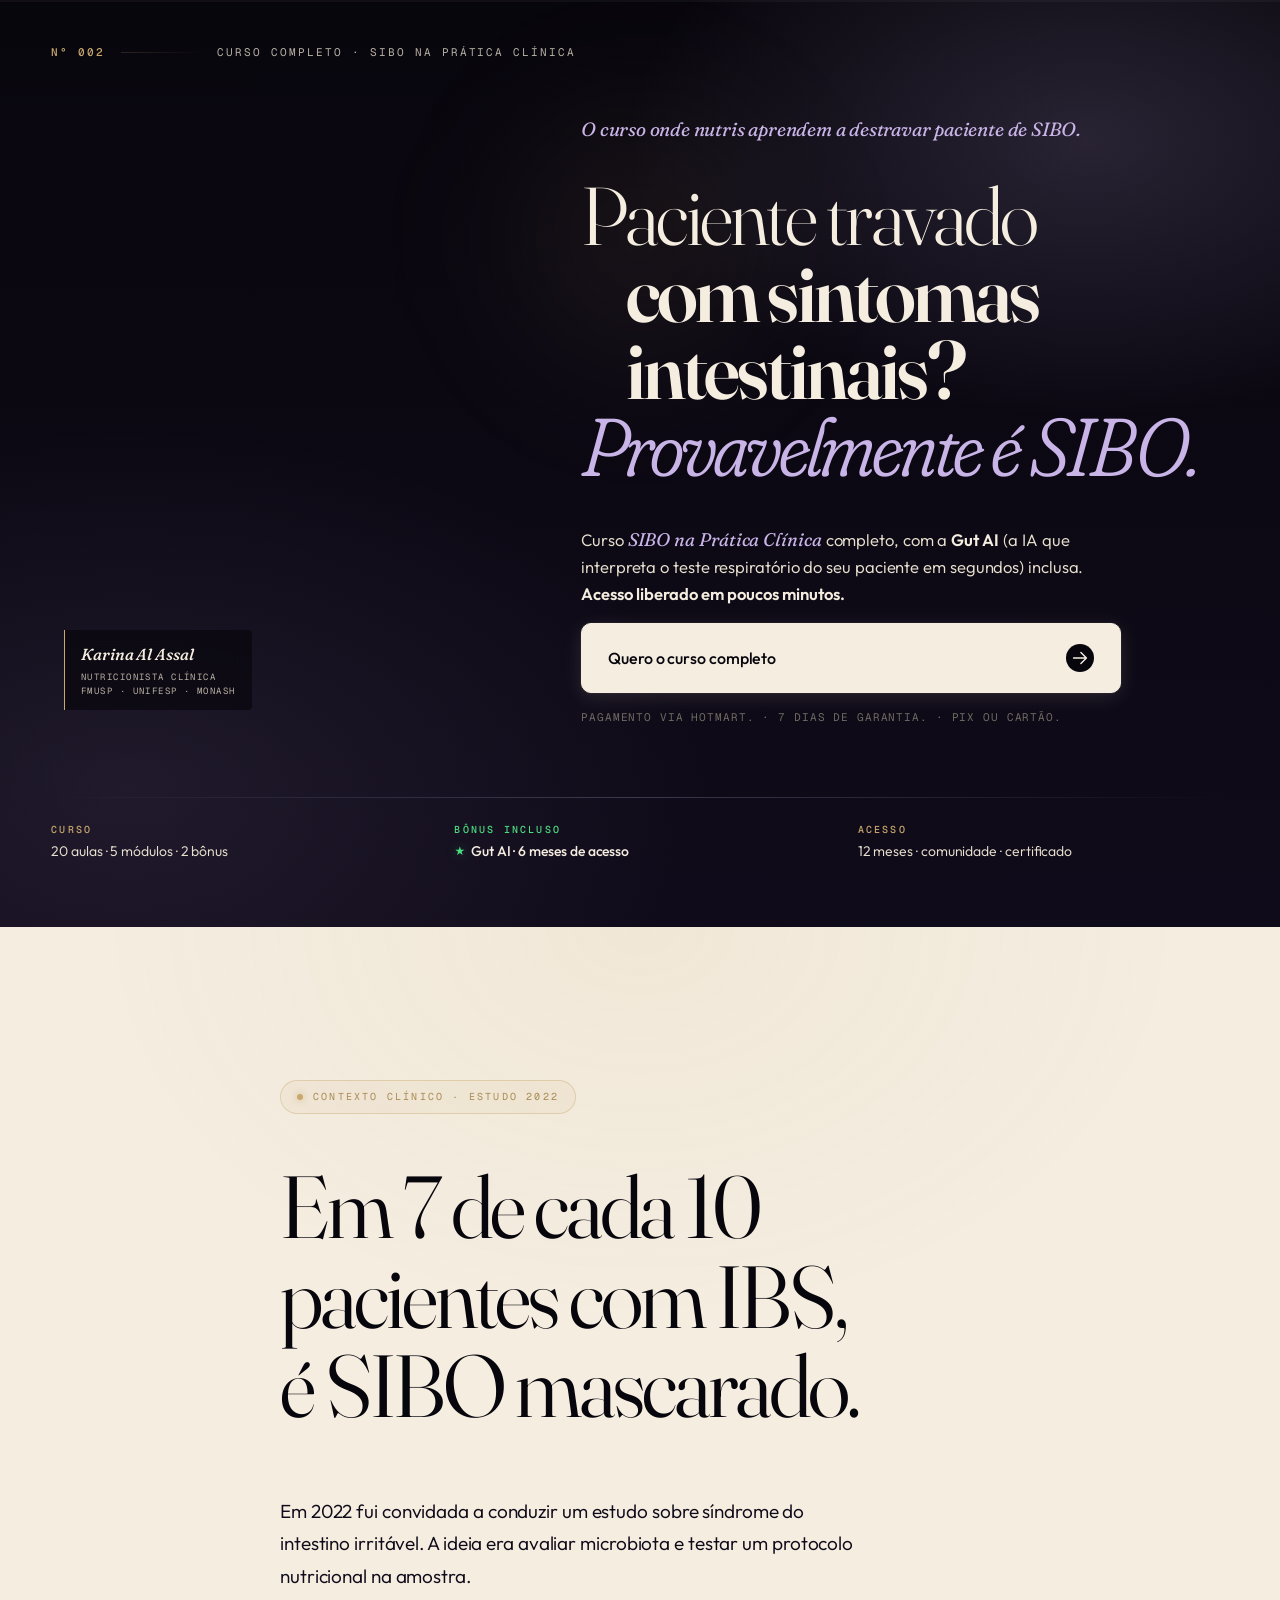
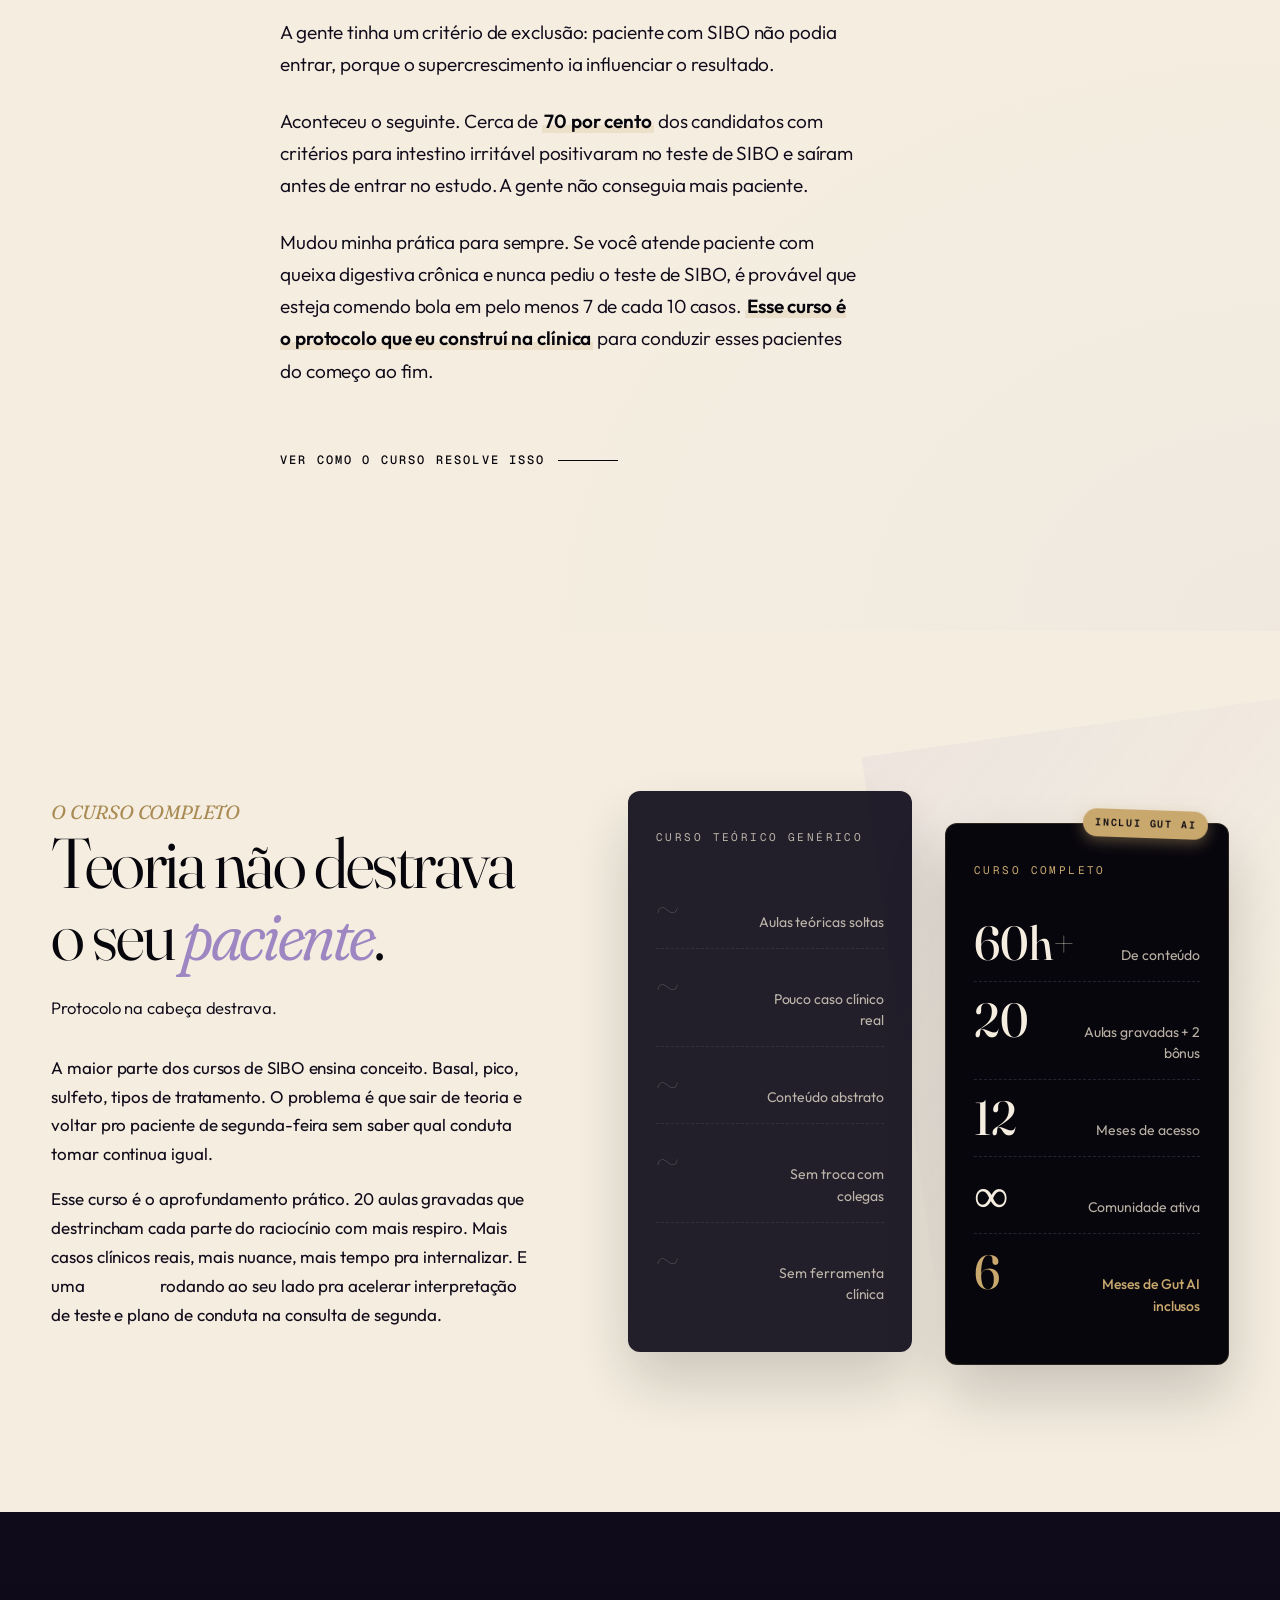
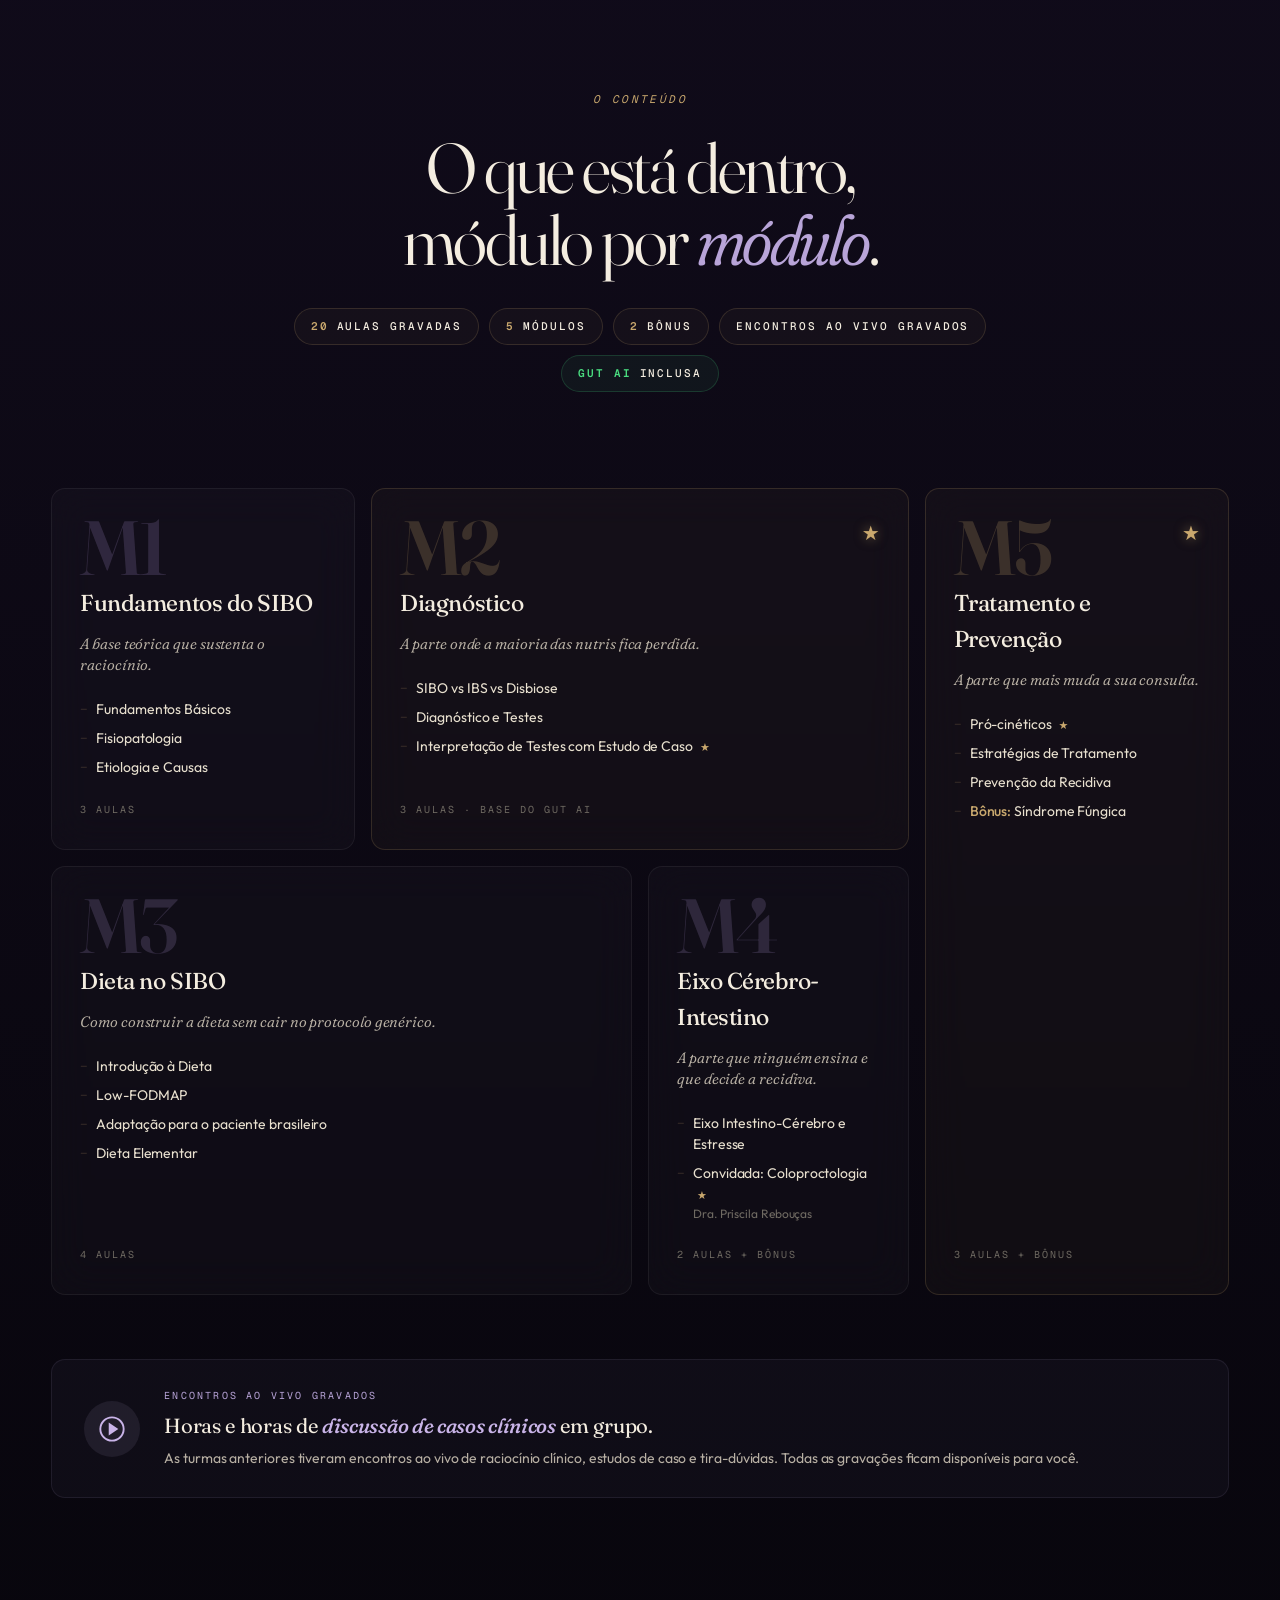
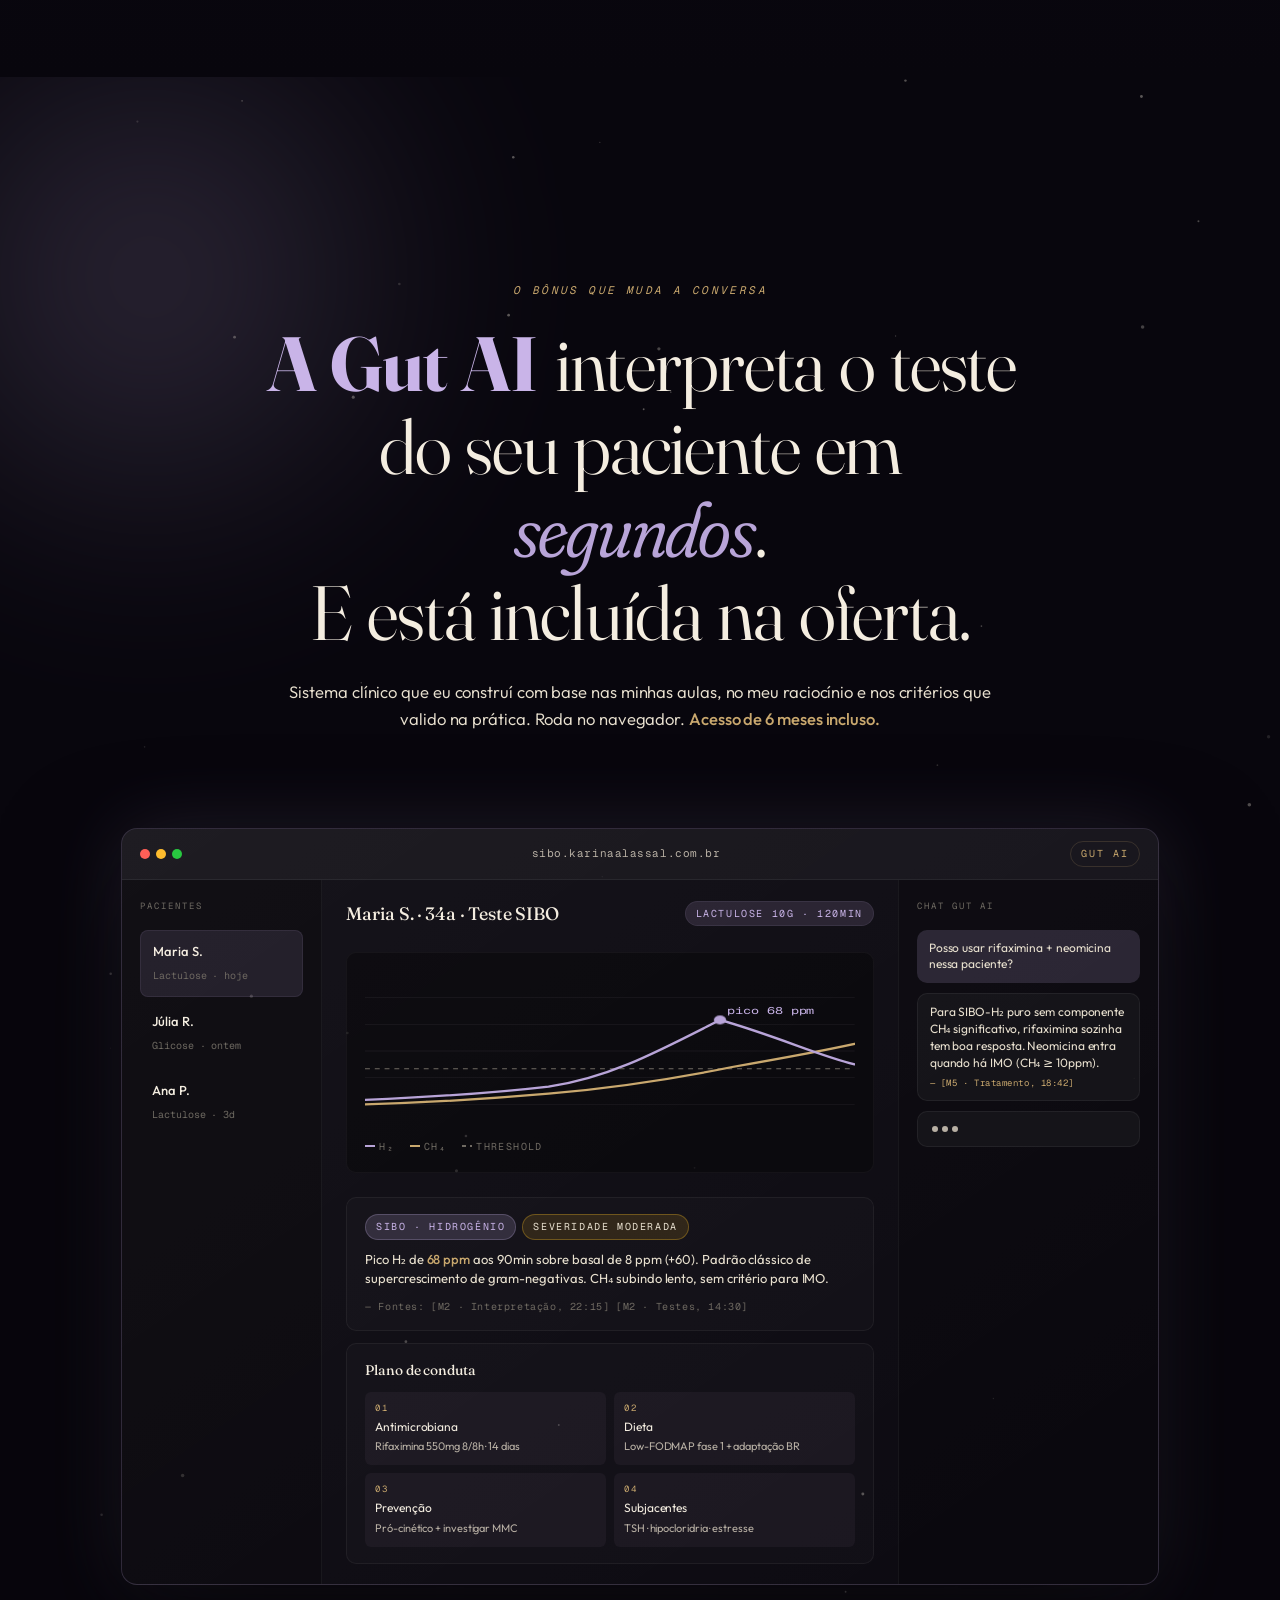
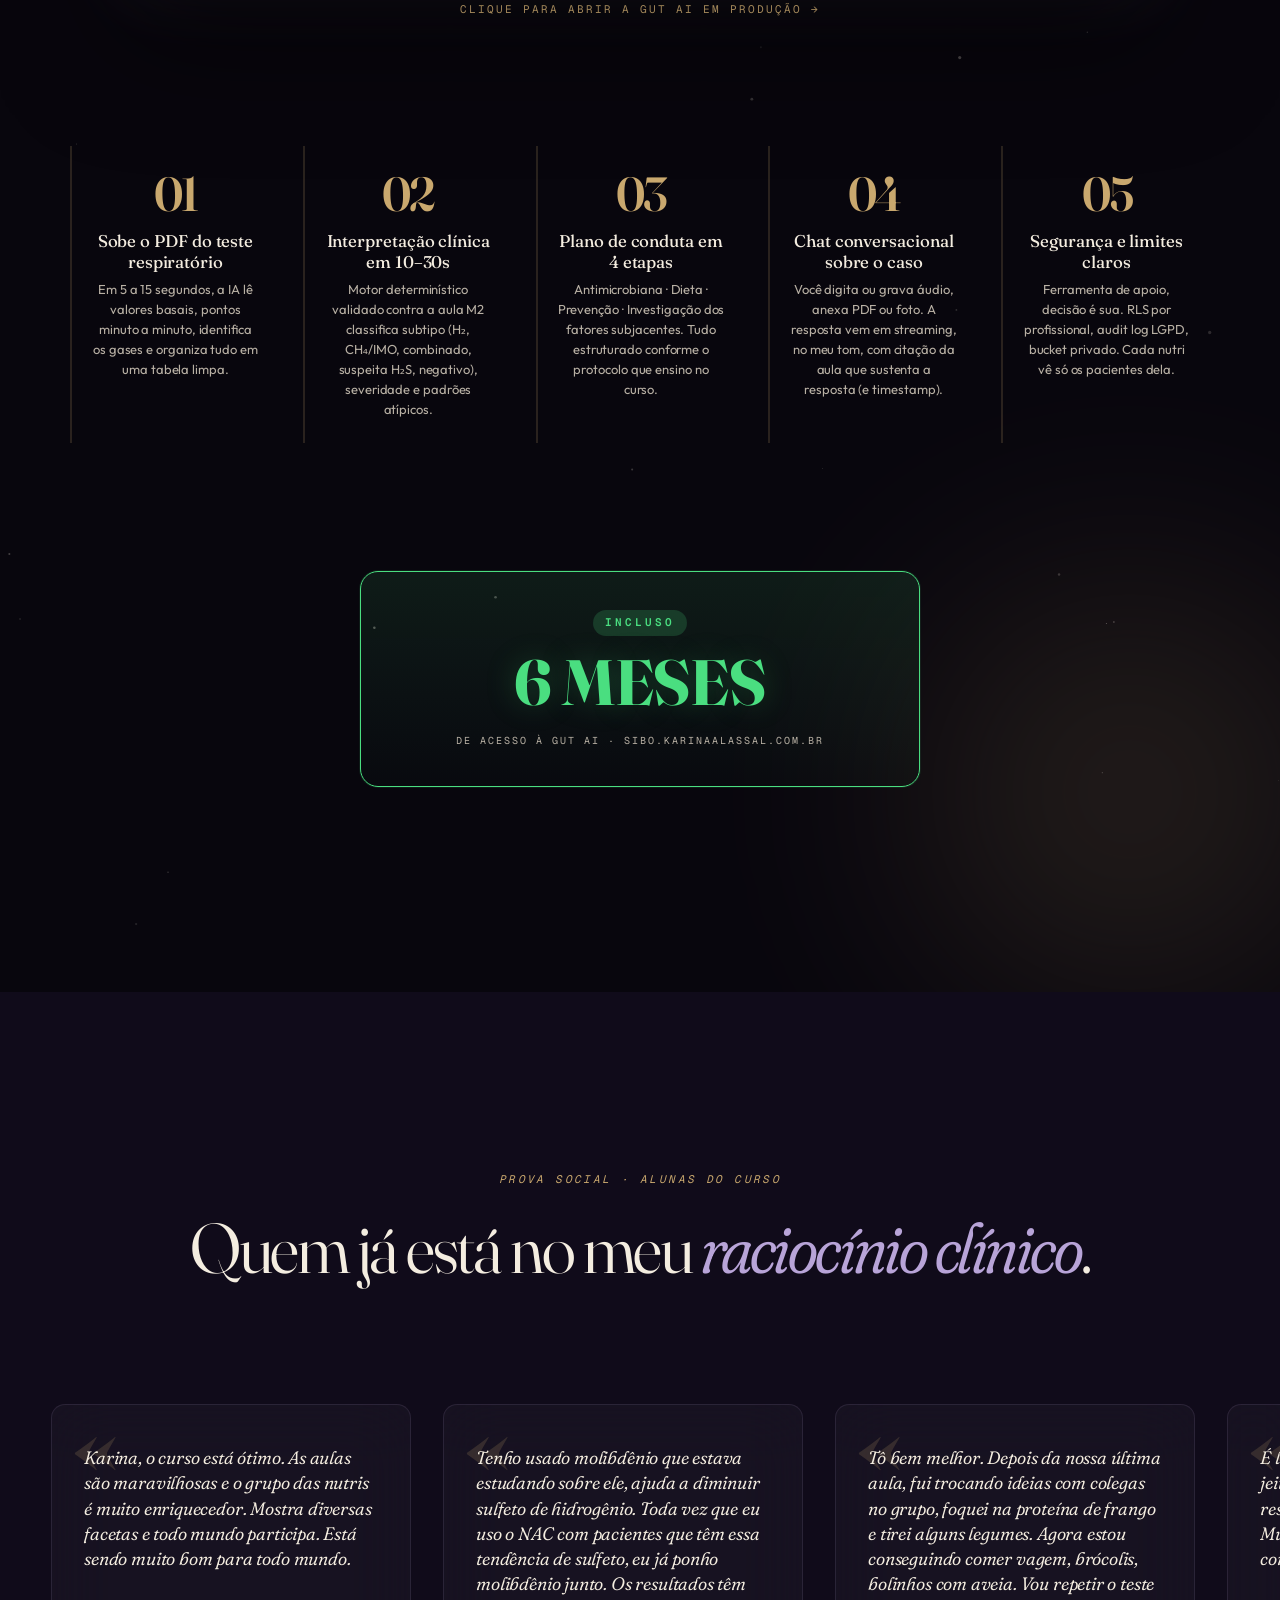
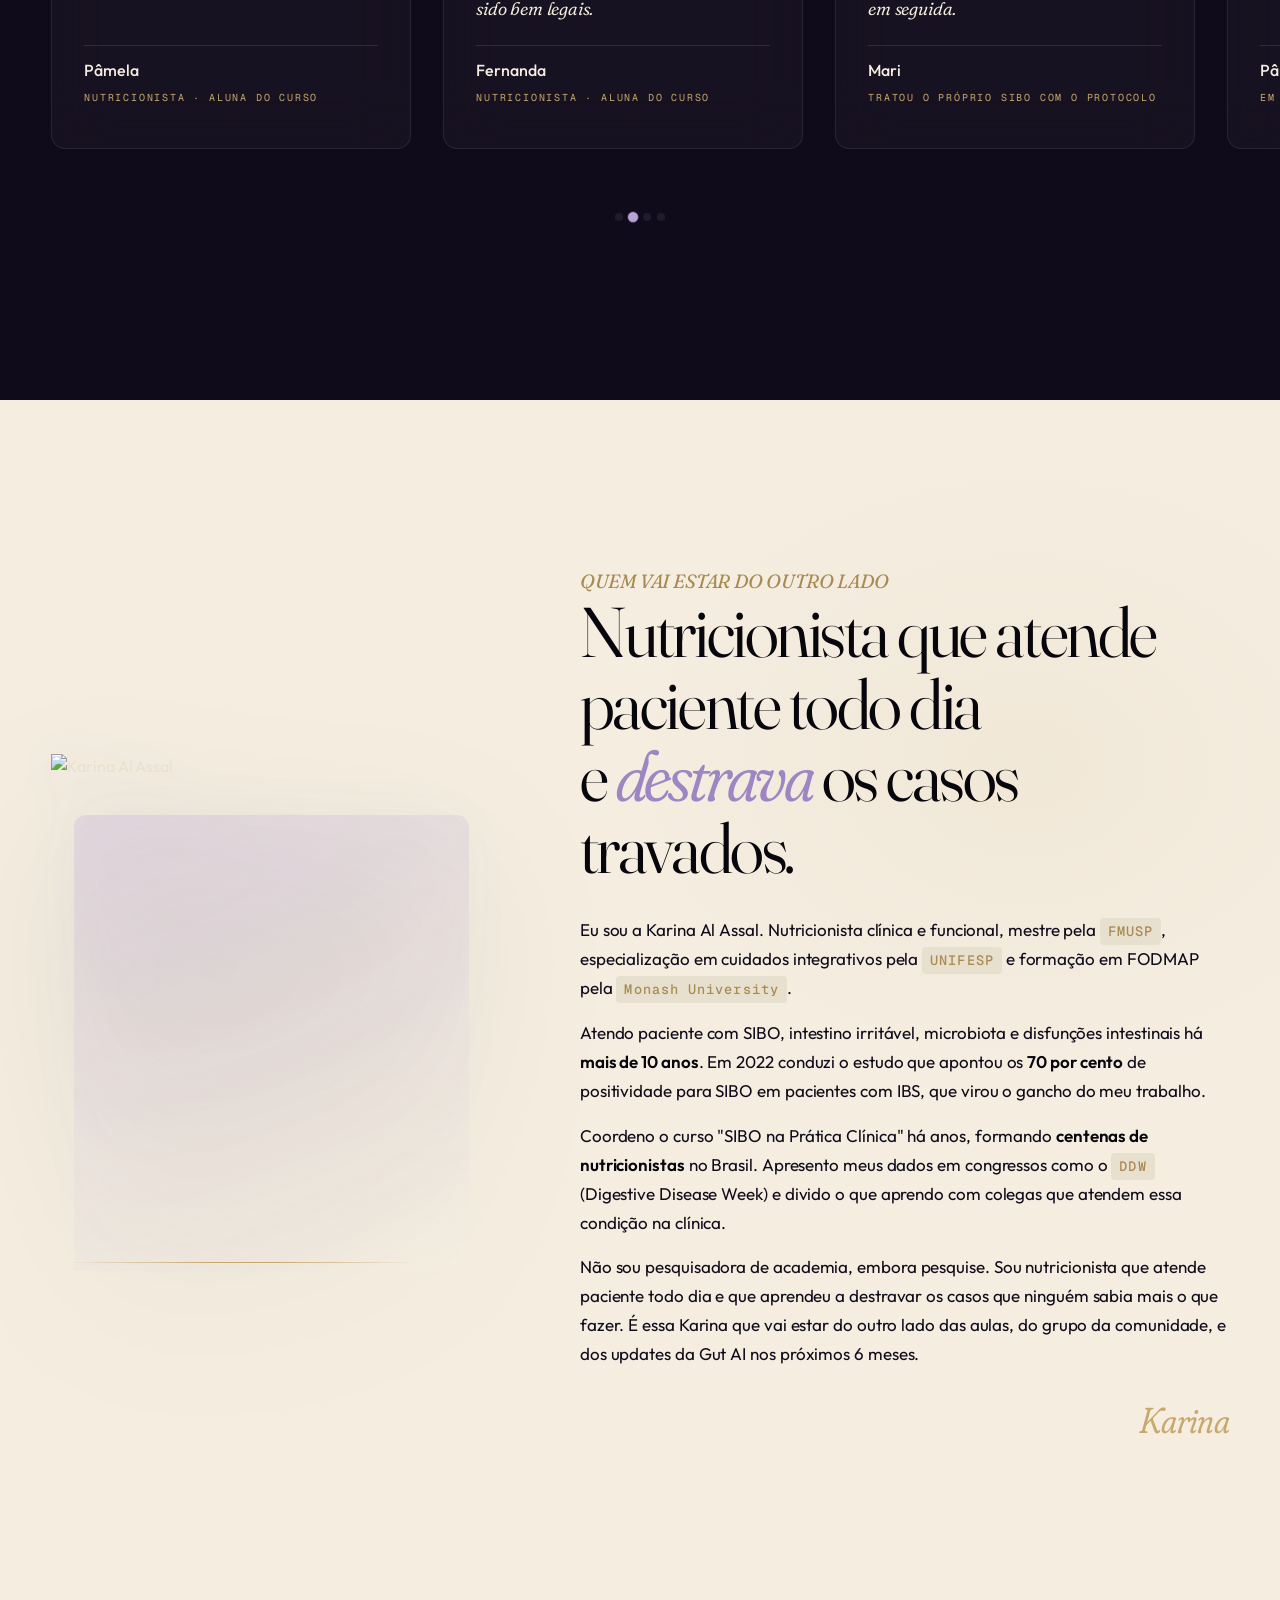
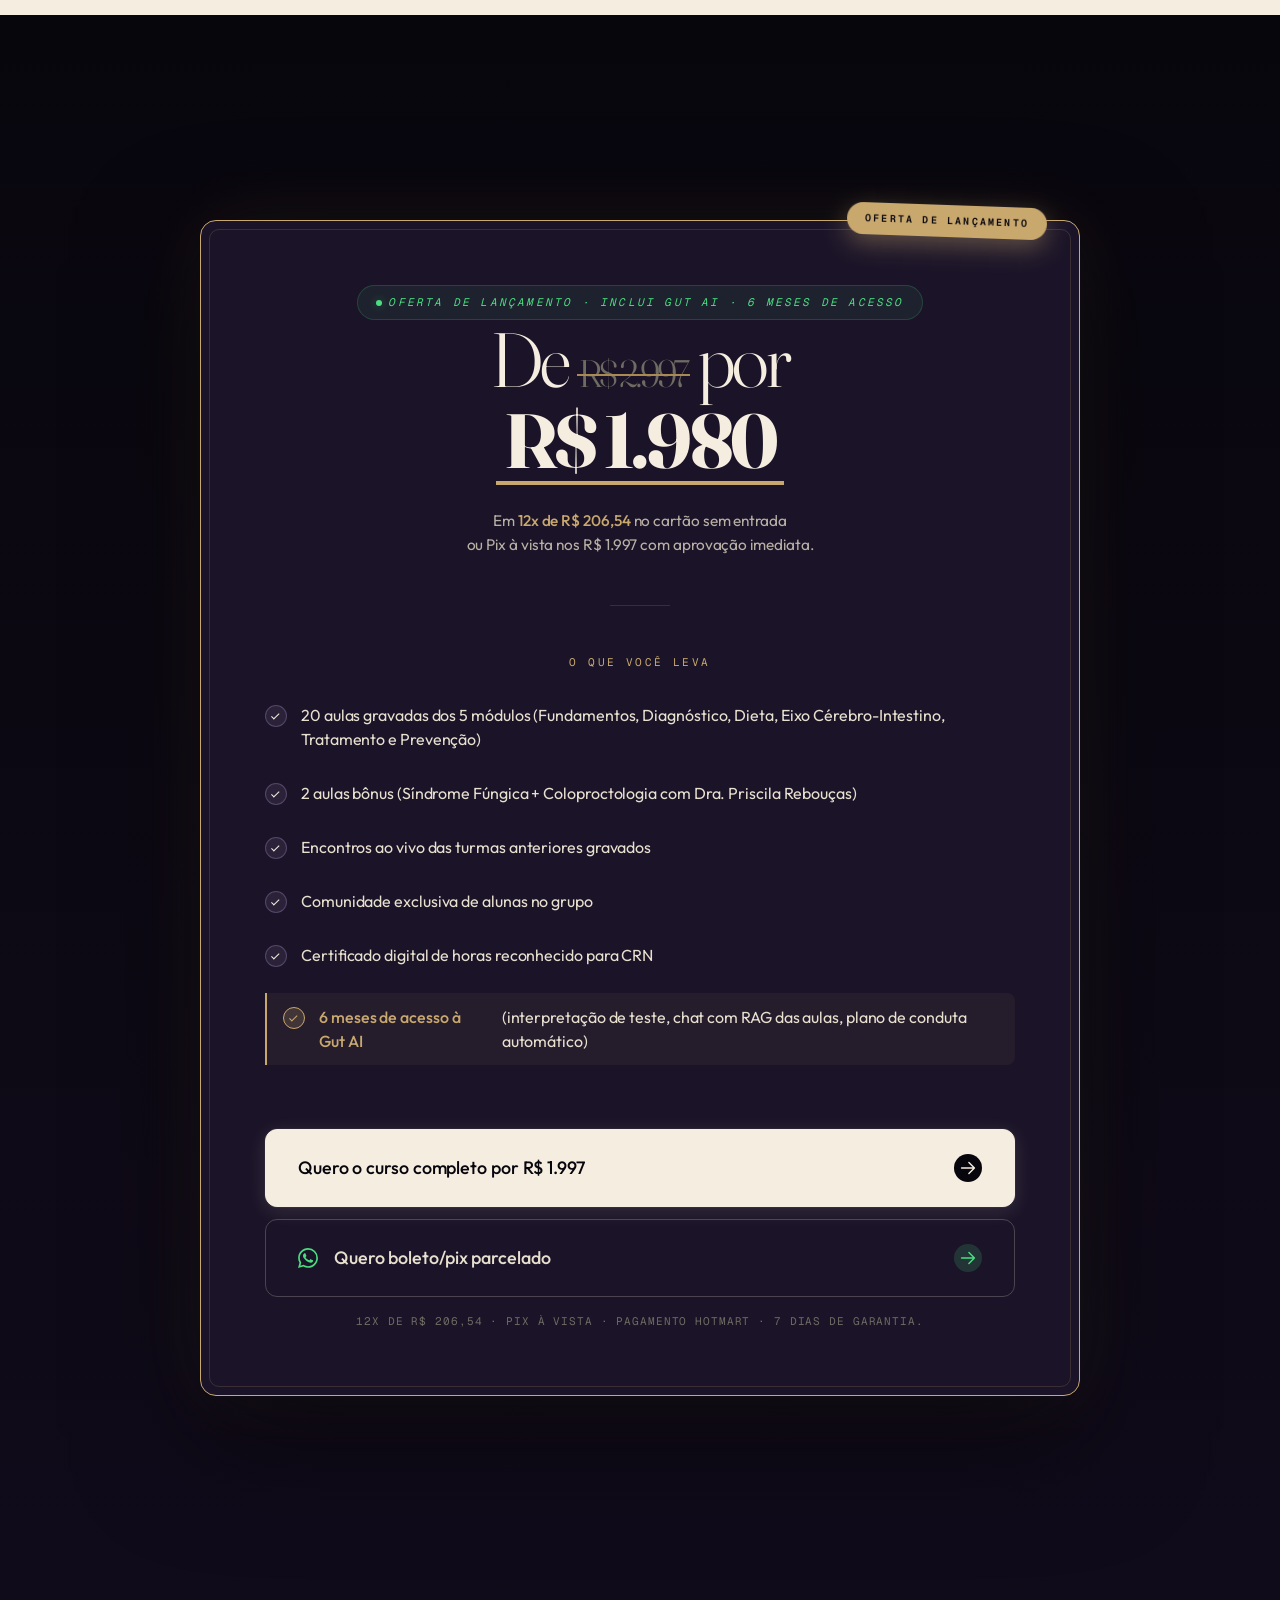
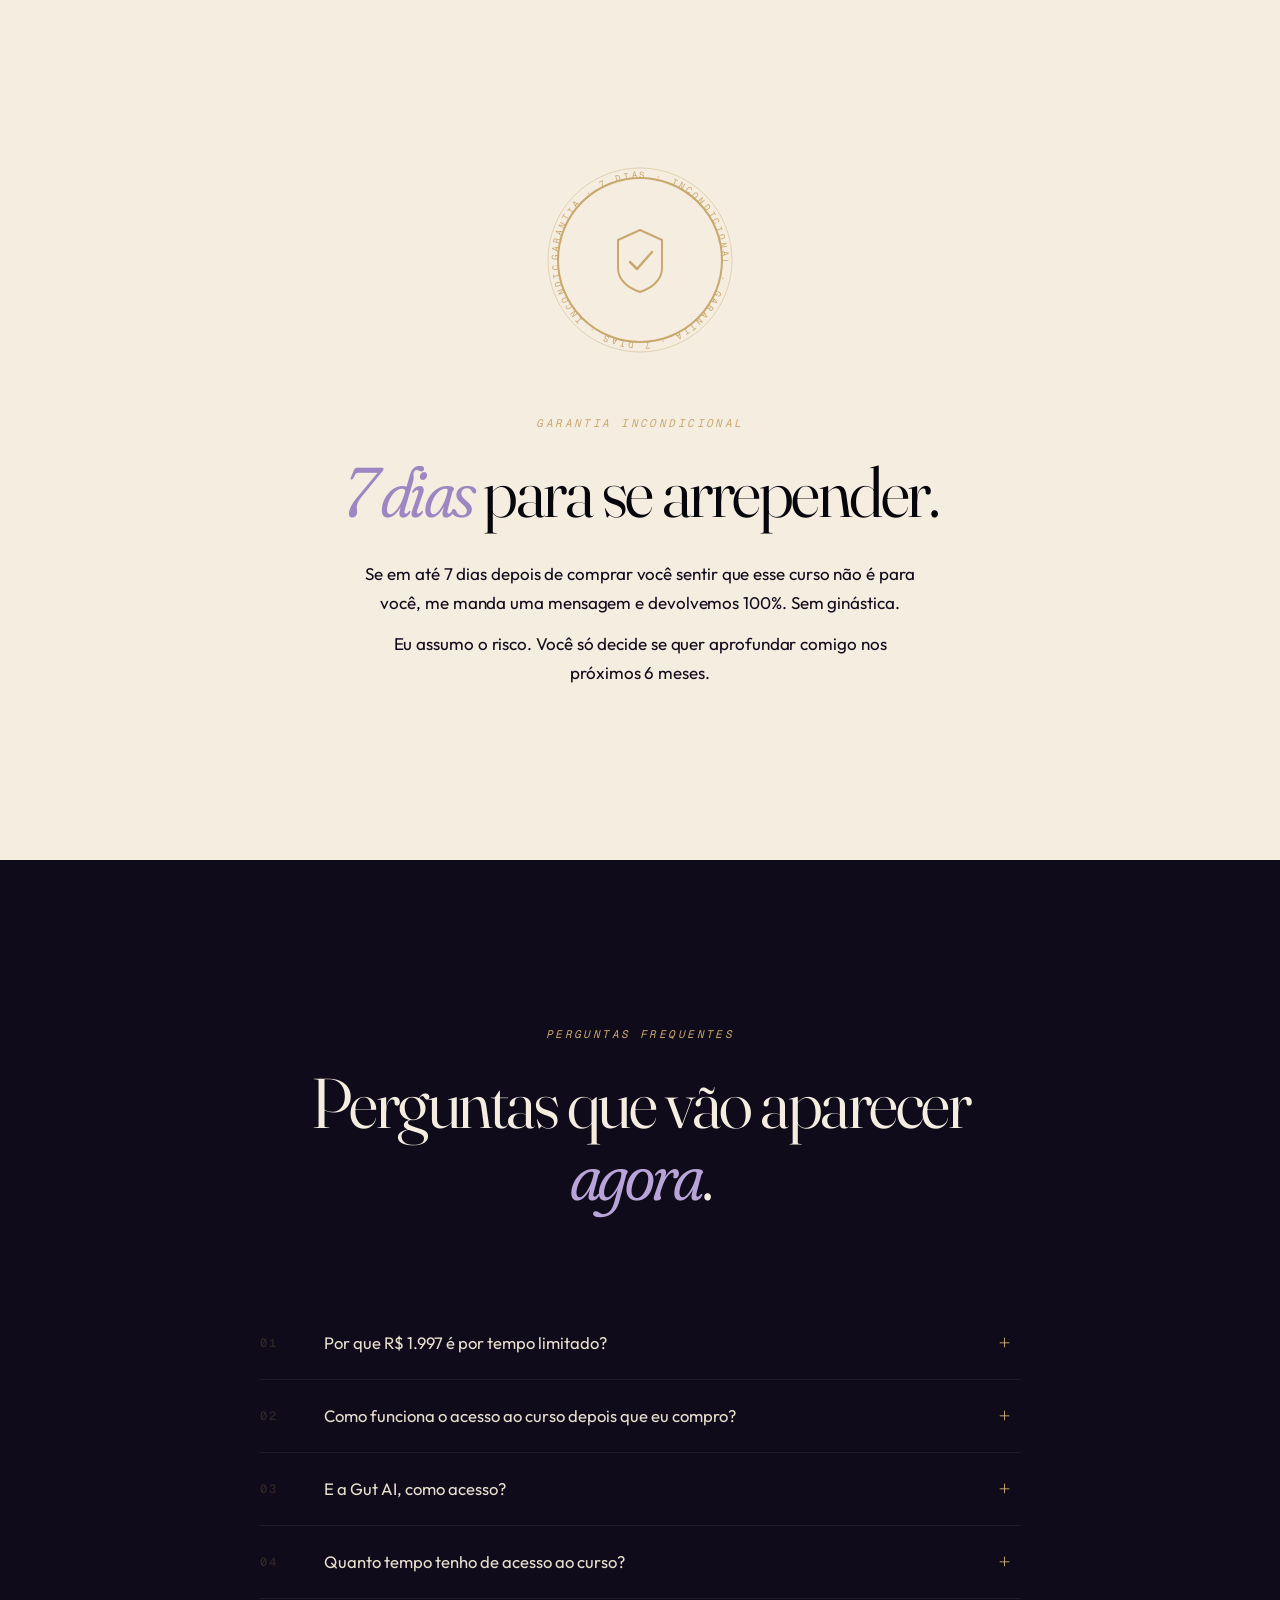
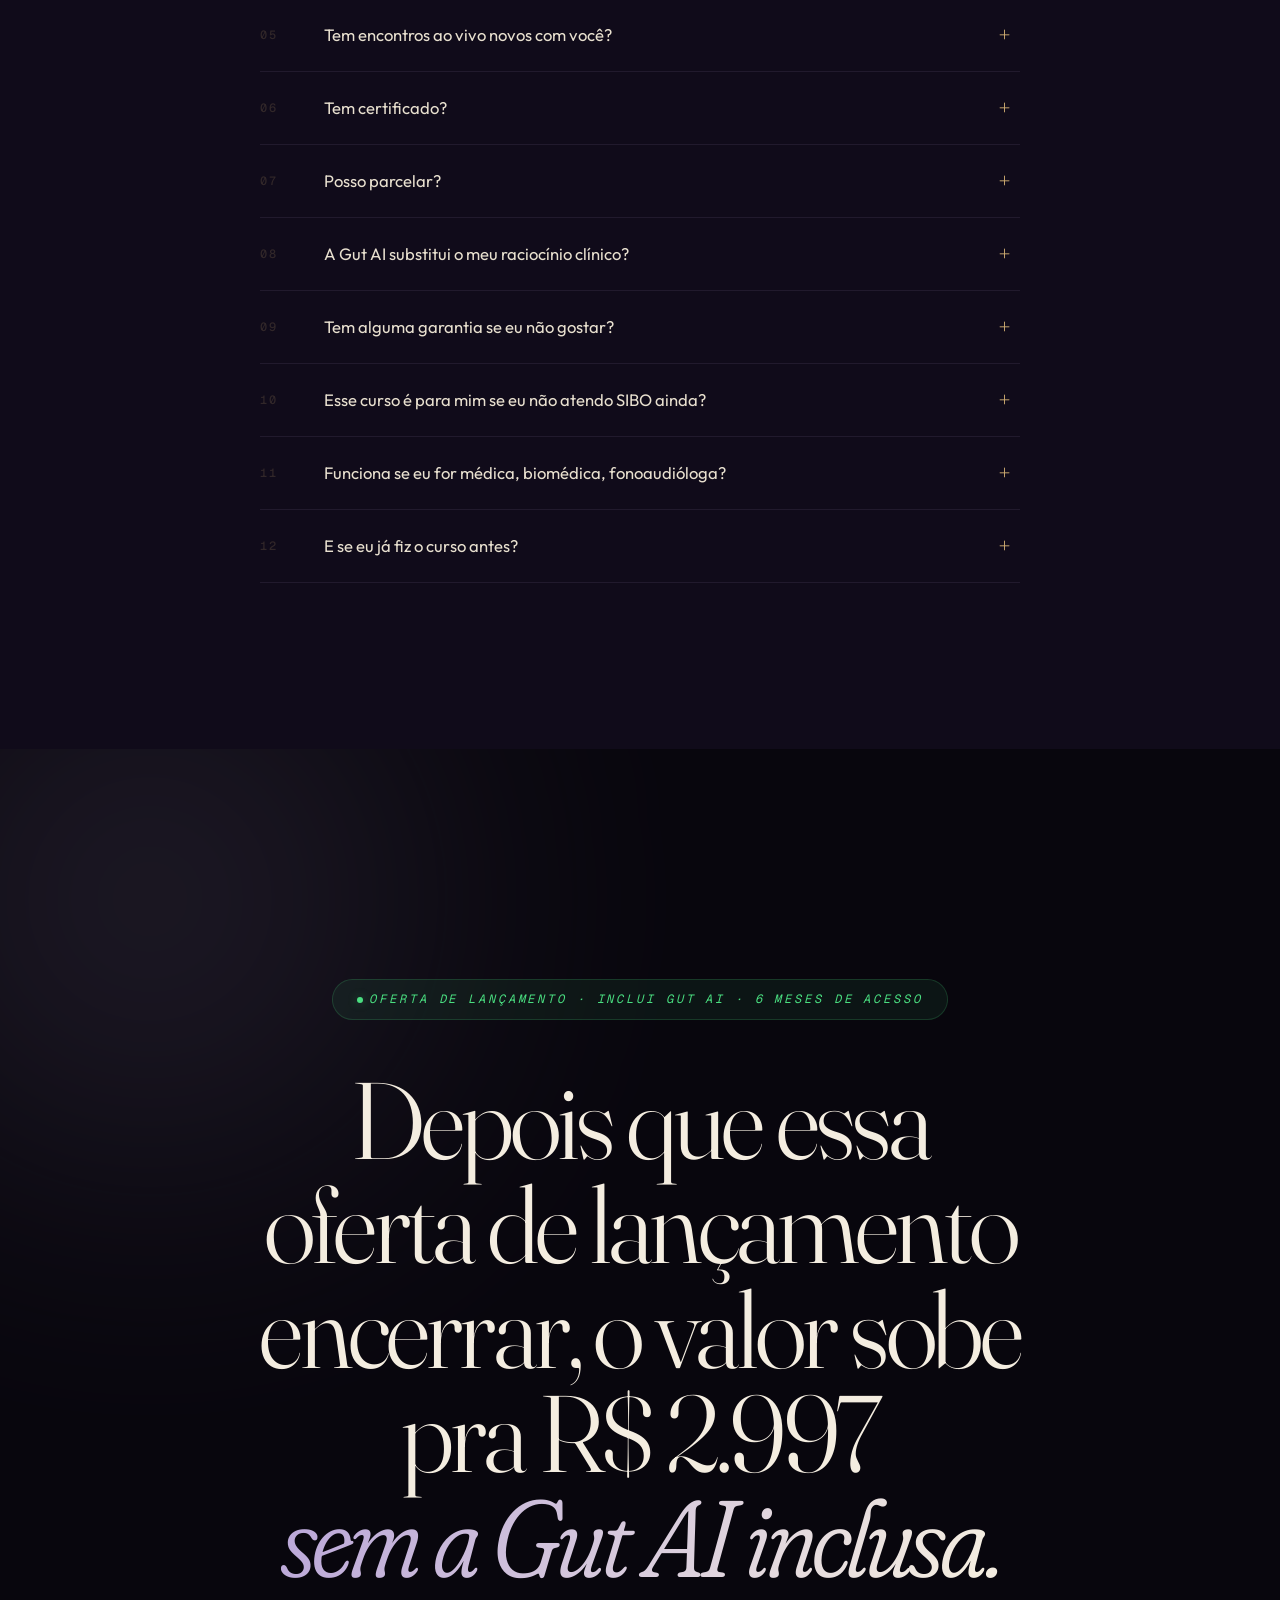
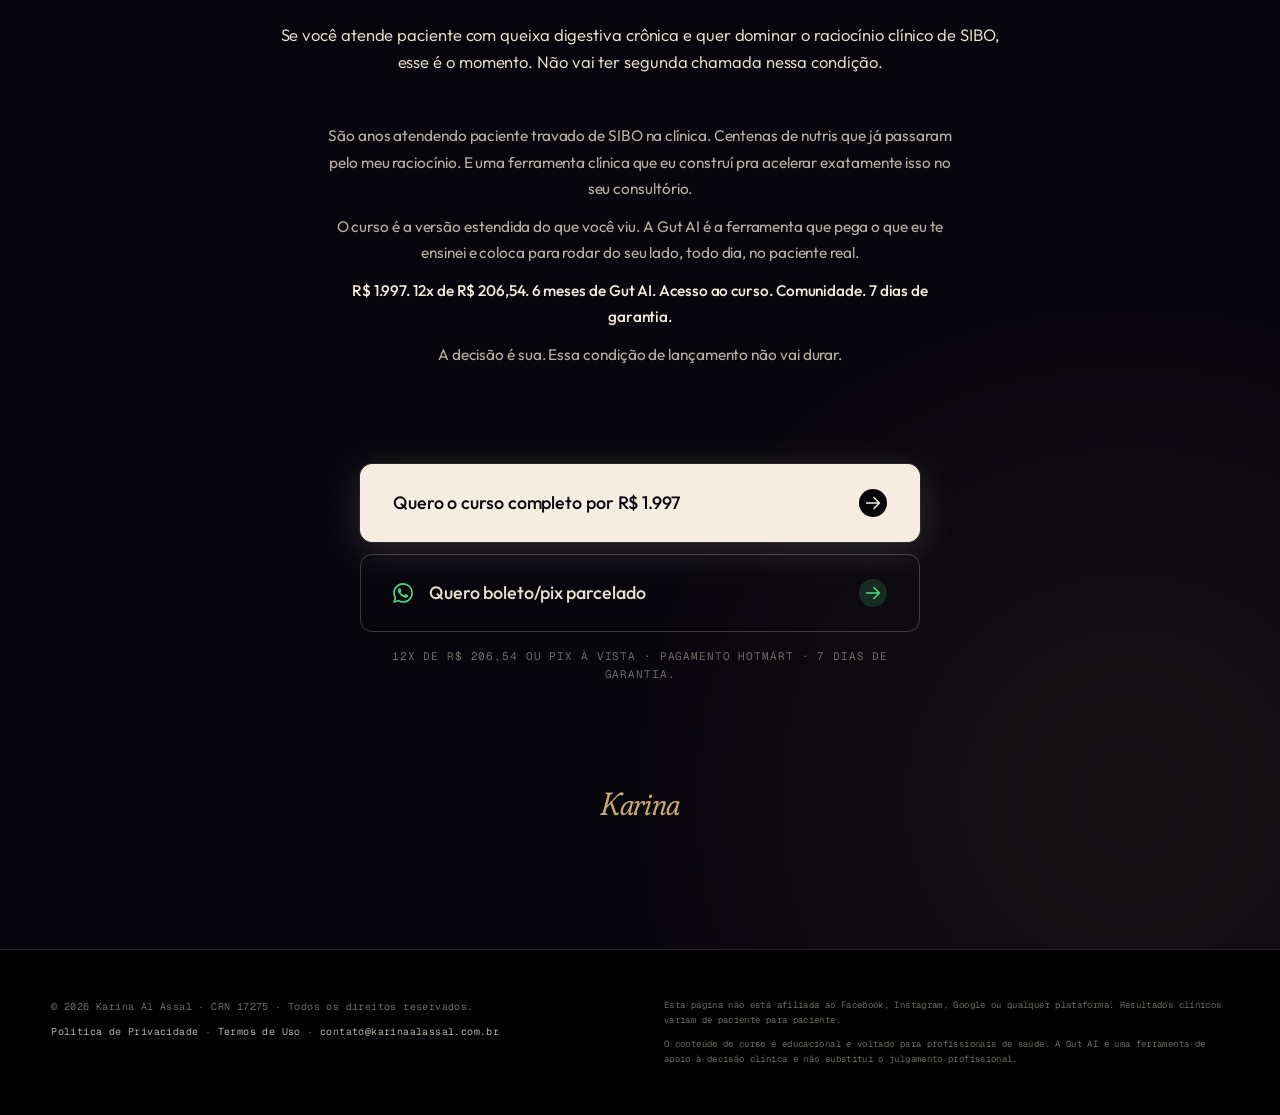
==== commit 8baca92c: "LP curso — FAB centralizado no bottom Troca right por left:50% + translate(-50%) pra ancorar no cent" ====
--- a/curso/index.html
+++ b/curso/index.html
@@ -27,8 +27,8 @@
 
 <style>:root{--ink-0:#08060d;--ink-1:#100b1a;--ink-2:#1b1428;--ink-3:#261c36;--lilac-1:#c9b4e8;--lilac-2:#b8a4d8;--lilac-3:#9d86c1;--lilac-soft:rgba(184,164,216,0.10);--lilac-medium:rgba(184,164,216,0.28);--cream-0:#f4ede0;--cream-1:#e8e0cf;--cream-2:#b8b0a4;--cream-3:#6f6a62;--cream-soft:rgba(244,237,224,0.08);--gold-1:#c9a86e;--gold-2:#a88a52;--gold-soft:rgba(201,168,110,0.18);--rouge:#c9242f;--green:#4ade80;--green-soft:rgba(74,222,128,0.18);--green-glow:rgba(74,222,128,0.35);--font-display:"Fraunces","Times New Roman",Georgia,serif;--font-body:"Outfit",system-ui,-apple-system,"Segoe UI",sans-serif;--font-mono:"Geist Mono","JetBrains Mono","SFMono-Regular",Menlo,Consolas,monospace;--s-1:4px;--s-2:8px;--s-3:12px;--s-4:16px;--s-5:24px;--s-6:32px;--s-7:48px;--s-8:64px;--s-9:96px;--s-10:128px;--s-11:160px;--container:1320px;--gutter:clamp(20px,4vw,56px);--r-sm:4px;--r-md:10px;--r-pill:999px;--ease-out:cubic-bezier(0.16,1,0.3,1);--ease-spring:cubic-bezier(0.34,1.56,0.64,1);--ease-smooth:cubic-bezier(0.65,0,0.35,1)}*,*::before,*::after{box-sizing:border-box;margin:0;padding:0}html{scroll-behavior:smooth;-webkit-text-size-adjust:100%;text-rendering:optimizeLegibility}body{background:var(--ink-0);color:var(--cream-1);font-family:var(--font-body);font-size:16px;font-weight:400;line-height:1.55;letter-spacing:-0.005em;min-height:100vh;overflow-x:hidden;-webkit-font-smoothing:antialiased;-moz-osx-font-smoothing:grayscale;font-feature-settings:"kern" 1,"liga" 1,"calt" 1}img,svg,video{display:block;max-width:100%;height:auto}a{color:inherit;text-decoration:none}::selection{background:var(--lilac-medium);color:var(--cream-0)}[data-countdown-pre]{display:none}html.countdown-pre [data-countdown-on]{display:none !important}html.countdown-pre [data-countdown-pre]{display:revert}html.countdown-pre .prelaunch-badge{display:flex}html.countdown-pre .sb-pre{display:flex}.noise{position:fixed;inset:0;z-index:1;pointer-events:none;opacity:0.045;mix-blend-mode:overlay;background-image:url("data:image/svg+xml;utf8,<svg xmlns='http://www.w3.org/2000/svg' width='220' height='220'><filter id='n'><feTurbulence type='fractalNoise' baseFrequency='0.9' numOctaves='2' stitchTiles='stitch'/></filter><rect width='100%25' height='100%25' filter='url(%23n)'/></svg>")}.vignette{position:fixed;inset:0;z-index:1;pointer-events:none;background:radial-gradient(ellipse 110% 80% at 50% 40%,transparent 35%,rgba(8,6,13,0.45) 80%,rgba(8,6,13,0.85) 100%)}.hero{position:relative;z-index:2;padding:clamp(24px,3.5vw,44px) var(--gutter) clamp(40px,5vw,72px);display:block;overflow:hidden;isolation:isolate}.hero::before{content:"";position:absolute;inset:0;z-index:-1;background:radial-gradient(ellipse 60% 50% at 85% 15%,rgba(184,164,216,0.18),transparent 60%),radial-gradient(ellipse 70% 60% at 10% 85%,rgba(184,164,216,0.10),transparent 65%),linear-gradient(180deg,var(--ink-0) 0%,var(--ink-1) 100%)}.hero::after{content:"";position:absolute;top:5%;left:35%;width:30vw;height:30vw;z-index:-1;background:radial-gradient(circle,rgba(201,168,110,0.10),transparent 70%);filter:blur(60px);pointer-events:none}.hero__container{width:100%;max-width:var(--container);margin:0 auto;display:flex;flex-direction:column;gap:clamp(28px,3.5vw,56px)}.hero__header{display:grid;grid-template-columns:1fr auto;align-items:center;gap:var(--s-6)}.hero__marker{display:flex;align-items:center;gap:var(--s-4);font-family:var(--font-mono);font-size:11px;letter-spacing:0.18em;text-transform:uppercase;color:var(--cream-2)}.marker__id{color:var(--gold-1);font-weight:500}.marker__rule{flex:1;max-width:80px;height:1px;background:linear-gradient(90deg,var(--gold-soft),transparent)}.marker__edition{color:var(--cream-2)}.hero__countdown{display:flex;flex-direction:column;align-items:flex-end;gap:var(--s-2);text-align:right}.countdown__label{font-family:var(--font-mono);font-size:10px;letter-spacing:0.22em;text-transform:uppercase;color:var(--cream-3)}.countdown__clock{display:flex;align-items:baseline;gap:6px;font-family:var(--font-display);font-variation-settings:"opsz" 30,"wght" 400,"SOFT" 0;font-size:clamp(32px,3.4vw,44px);color:var(--cream-0);line-height:1;font-feature-settings:"tnum" 1}.cd__group{display:inline-flex;align-items:baseline;gap:2px}.cd__num{display:inline-block;min-width:1.4ch;text-align:center;font-variation-settings:"opsz" 30,"wght" 450,"SOFT" 30}.cd__unit{font-family:var(--font-mono);font-size:0.32em;font-weight:400;color:var(--cream-3);letter-spacing:0.05em;margin-left:2px}.cd__sep{color:var(--lilac-2);font-weight:200;opacity:0.5;font-size:0.7em;align-self:center;animation:blink 1s ease-in-out infinite}@keyframes blink{0%,100%{opacity:0.5}50%{opacity:1}}.countdown__hint{font-family:var(--font-mono);font-size:9px;letter-spacing:0.3em;text-transform:uppercase;color:var(--gold-1);margin-top:var(--s-1)}.prelaunch-badge{flex-direction:column;align-items:flex-end;gap:var(--s-2);text-align:right;max-width:340px}.prelaunch-badge__eyebrow{font-family:var(--font-mono);font-size:10px;letter-spacing:0.28em;text-transform:uppercase;color:var(--green);font-weight:600}.prelaunch-badge__core{display:flex;align-items:center;gap:var(--s-3);padding:14px 20px;background:rgba(74,222,128,0.07);border:1px solid var(--green-soft);border-radius:14px;box-shadow:0 0 0 1px rgba(74,222,128,0.08);animation:prelaunch-pulse 3s ease-in-out infinite}@keyframes prelaunch-pulse{0%,100%{box-shadow:0 0 0 1px rgba(74,222,128,0.08),0 0 0 rgba(74,222,128,0)}50%{box-shadow:0 0 0 1px rgba(74,222,128,0.18),0 0 32px rgba(74,222,128,0.25)}}.prelaunch-badge__star{font-size:28px;color:var(--green);filter:drop-shadow(0 0 12px var(--green-glow));line-height:1}.prelaunch-badge__body{display:flex;flex-direction:column;gap:2px;text-align:left}.prelaunch-badge__title{font-family:var(--font-display);font-variation-settings:"opsz" 30,"wght" 500,"SOFT" 0;font-size:clamp(18px,1.6vw,22px);color:var(--cream-0);letter-spacing:-0.015em;line-height:1.1}.prelaunch-badge__sub{font-family:var(--font-body);font-size:12px;color:var(--cream-2);font-weight:400;letter-spacing:-0.005em}.prelaunch-badge__hint{font-family:var(--font-display);font-variation-settings:"opsz" 30,"wght" 400,"SOFT" 80;font-style:italic;font-size:13px;color:var(--lilac-1);letter-spacing:-0.005em}@media (max-width:768px){.prelaunch-badge{align-items:flex-start;text-align:left;max-width:100%;border-top:1px solid var(--lilac-soft);padding-top:var(--s-4)}}.hero__content{display:flex;flex-direction:column;gap:clamp(24px,2.5vw,36px);min-width:0}.eyebrow{display:block;font-family:var(--font-display);font-variation-settings:"opsz" 30,"wght" 400,"SOFT" 50;font-style:italic;font-size:clamp(17px,1.5vw,22px);color:var(--lilac-1);letter-spacing:-0.01em}.display{font-family:var(--font-display);font-variation-settings:"opsz" 144,"wght" 320,"SOFT" 0;font-size:clamp(48px,6.4vw,108px);line-height:0.94;letter-spacing:-0.035em;color:var(--cream-0);font-weight:400}.display__line{display:block}.display__line--accent{color:var(--cream-0);font-variation-settings:"opsz" 144,"wght" 600,"SOFT" 0;padding-left:clamp(24px,3.5vw,60px)}.display__italic{font-style:italic;font-variation-settings:"opsz" 144,"wght" 320,"SOFT" 100;color:var(--lilac-1)}.hero__main{display:grid;grid-template-columns:minmax(0,0.85fr) minmax(0,1.15fr);gap:clamp(32px,4vw,72px);align-items:center;min-height:clamp(520px,70vh,720px)}.hero__cta{display:flex;flex-direction:column;gap:var(--s-4);max-width:540px;margin-top:var(--s-2)}.hero__lede{font-family:var(--font-body);font-size:clamp(16px,1.3vw,18px);line-height:1.6;color:var(--cream-1);font-weight:350;letter-spacing:-0.005em}.hero__lede em{font-family:var(--font-display);font-style:italic;font-variation-settings:"opsz" 30,"wght" 400,"SOFT" 50;color:var(--lilac-1);font-size:1.1em}.hero__lede strong{font-weight:600;color:var(--cream-0);letter-spacing:0}.hero__price{font-family:var(--font-display);font-variation-settings:"opsz" 30,"wght" 500,"SOFT" 0;color:var(--gold-1);font-size:1.15em;white-space:nowrap}.cta{position:relative;display:inline-flex;align-items:center;justify-content:space-between;gap:var(--s-4);padding:20px 26px;background:var(--cream-0);color:var(--ink-0);font-family:var(--font-body);font-weight:500;font-size:16px;letter-spacing:-0.005em;border-radius:var(--r-md);border:1px solid var(--cream-0);cursor:pointer;transition:transform 0.4s var(--ease-out),background 0.3s var(--ease-out),box-shadow 0.4s var(--ease-out);will-change:transform;box-shadow:0 4px 20px rgba(244,237,224,0.12),0 0 0 1px rgba(244,237,224,0.04)}.cta:hover{background:var(--lilac-1);border-color:var(--lilac-1);box-shadow:0 8px 32px rgba(201,180,232,0.35),0 0 0 1px rgba(201,180,232,0.2)}.cta__label{flex:1;text-align:left}.cta__arrow{display:inline-flex;align-items:center;justify-content:center;width:28px;height:28px;border-radius:50%;background:var(--ink-0);color:var(--cream-0);transition:transform 0.4s var(--ease-spring)}.cta:hover .cta__arrow{transform:translateX(4px) rotate(-8deg)}.hero__micro{font-family:var(--font-mono);font-size:11px;letter-spacing:0.08em;text-transform:uppercase;color:var(--cream-3);line-height:1.6}.hero__photo{position:relative;align-self:stretch;margin-left:calc(var(--gutter) * -1);margin-bottom:calc(clamp(40px,5vw,72px) * -1);margin-top:calc(clamp(24px,3.5vw,44px) * -1);display:flex;align-items:flex-end;justify-content:center;width:100%;overflow:visible}.hero__photo img{width:100%;height:auto;max-height:calc(100vh+40px);object-fit:contain;object-position:bottom center;filter:drop-shadow(0 40px 80px rgba(0,0,0,0.55)) drop-shadow(0 0 100px rgba(184,164,216,0.18))}.photo__credit{position:absolute;bottom:clamp(56px,7vw,96px);left:clamp(40px,5vw,80px);display:flex;flex-direction:column;gap:4px;padding:12px 16px;max-width:min(320px,calc(100% - clamp(80px,10vw,160px)));background:rgba(8,6,13,0.68);backdrop-filter:blur(10px);-webkit-backdrop-filter:blur(10px);border-left:1px solid var(--gold-1);border-radius:0 var(--r-sm) var(--r-sm) 0}.credit__name{font-family:var(--font-display);font-style:italic;font-variation-settings:"opsz" 14,"wght" 500,"SOFT" 50;font-size:16px;color:var(--cream-0)}.credit__role{font-family:var(--font-mono);font-size:9px;letter-spacing:0.16em;text-transform:uppercase;color:var(--cream-2);line-height:1.5}.hero__meta{padding-top:var(--s-4)}.meta__rule{display:block;height:1px;background:linear-gradient(90deg,transparent,var(--lilac-medium),transparent);margin-bottom:var(--s-5)}.meta__cols{display:grid;grid-template-columns:repeat(3,1fr);gap:var(--s-6)}.meta__cols>div{display:flex;flex-direction:column;gap:4px}.meta__key{font-family:var(--font-mono);font-size:10px;letter-spacing:0.22em;text-transform:uppercase;color:var(--gold-1);font-weight:500}.meta__val{font-family:var(--font-body);font-size:14px;color:var(--cream-1);font-weight:350;letter-spacing:-0.005em}.meta__cols>div.is-bonus .meta__key{color:var(--green)}.meta__cols>div.is-bonus .meta__val{color:var(--cream-0);font-weight:500}.meta__cols>div.is-bonus .meta__val::before{content:"★";display:inline-block;margin-right:6px;color:var(--green);filter:drop-shadow(0 0 6px var(--green-glow));font-size:0.85em;vertical-align:1px}.confidencial{position:relative;z-index:2;background:var(--cream-0);color:var(--ink-0);padding:clamp(80px,12vw,180px) var(--gutter);isolation:isolate;overflow:hidden}.confidencial::before{content:"";position:absolute;inset:0;z-index:-1;background:radial-gradient(ellipse 70% 50% at 50% 0%,rgba(201,168,110,0.08),transparent 60%),radial-gradient(ellipse 90% 70% at 100% 100%,rgba(184,164,216,0.06),transparent 65%)}.confidencial__inner{max-width:720px;margin:0 auto;text-align:left}.confidencial__tag{display:inline-flex;align-items:center;gap:10px;padding:8px 16px;border:1px solid rgba(201,168,110,0.4);background:rgba(201,168,110,0.08);border-radius:var(--r-pill);font-family:var(--font-mono);font-size:10px;letter-spacing:0.22em;text-transform:uppercase;color:var(--gold-2);margin-bottom:var(--s-7)}.tag__dot{width:6px;height:6px;border-radius:50%;background:var(--gold-1);box-shadow:0 0 8px var(--gold-1);animation:pulse-dot 2s ease-in-out infinite}@keyframes pulse-dot{0%,100%{opacity:1;transform:scale(1)}50%{opacity:0.5;transform:scale(0.85)}}.confidencial__h2{font-family:var(--font-display);font-variation-settings:"opsz" 144,"wght" 350,"SOFT" 0;font-size:clamp(40px,7vw,88px);line-height:1.02;letter-spacing:-0.035em;color:var(--ink-0);margin-bottom:var(--s-8);max-width:600px}.confidencial__body{display:flex;flex-direction:column;gap:var(--s-5);max-width:580px}.confidencial__body p{font-family:var(--font-body);font-size:clamp(17px,1.6vw,19px);line-height:1.7;color:var(--ink-1);font-weight:350;letter-spacing:-0.005em}.confidencial__body p strong{font-weight:600;color:var(--ink-0);background:linear-gradient(180deg,transparent 65%,var(--gold-soft) 65%);padding:0 2px}.strike{text-decoration:line-through;text-decoration-color:var(--gold-2);text-decoration-thickness:2px;color:var(--cream-3);font-feature-settings:"tnum" 1}.confidencial__cta{display:inline-flex;align-items:center;gap:var(--s-3);margin-top:var(--s-8);font-family:var(--font-mono);font-size:12px;letter-spacing:0.18em;text-transform:uppercase;color:var(--ink-0);font-weight:500;position:relative;padding-bottom:8px}.confidencial__cta__rule{width:60px;height:1px;background:var(--ink-0);transition:width 0.4s var(--ease-out)}.confidencial__cta:hover .confidencial__cta__rule{width:100px;background:var(--gold-1)}@keyframes fade-up{from{opacity:0;transform:translateY(24px)}to{opacity:1;transform:translateY(0)}}[data-reveal]{animation:fade-up 0.9s var(--ease-out) both}[data-reveal]:nth-child(1){animation-delay:0.05s}[data-reveal]:nth-child(2){animation-delay:0.15s}[data-reveal]:nth-child(3){animation-delay:0.25s}[data-reveal]:nth-child(4){animation-delay:0.35s}[data-reveal]:nth-child(5){animation-delay:0.45s}[data-reveal]:nth-child(6){animation-delay:0.55s}[data-reveal]:nth-child(7){animation-delay:0.65s}[data-reveal]:nth-child(8){animation-delay:0.75s}@media (max-width:1100px){.hero__main{grid-template-columns:minmax(0,0.9fr) minmax(0,1.1fr);gap:clamp(20px,3vw,48px);min-height:clamp(480px,60vh,640px)}.display{font-size:clamp(48px,7.5vw,92px)}}@media (max-width:768px){.hero{padding:24px 20px 40px}.hero__container{gap:var(--s-6)}.hero__header{grid-template-columns:1fr;gap:var(--s-4)}.marker__rule{max-width:40px}.hero__countdown{align-items:flex-start;text-align:left;border-top:1px solid var(--lilac-soft);padding-top:var(--s-4)}.countdown__clock{font-size:clamp(36px,11vw,48px)}.hero__main{grid-template-columns:1fr;gap:var(--s-7);align-items:start;min-height:auto}.hero__content{order:1;gap:var(--s-5)}.hero__photo{order:2;max-width:320px;margin:0 auto -32px;align-self:center}.hero__photo img{max-height:480px}.display{font-size:clamp(44px,12vw,72px);line-height:0.96}.display__line--accent{padding-left:clamp(20px,5vw,40px)}.hero__cta{max-width:100%}.hero__lede{font-size:15px}.cta{width:100%;padding:18px 22px}.photo__credit{position:static;margin-top:var(--s-3);padding:8px 12px;border-radius:var(--r-sm);background:rgba(8,6,13,0.4);align-self:flex-start}.meta__cols{grid-template-columns:1fr;gap:var(--s-4)}.meta__cols>div{flex-direction:row;align-items:baseline;gap:var(--s-3)}.meta__key{min-width:70px}.confidencial{padding:72px 20px}.confidencial__h2{font-size:clamp(36px,9vw,56px)}}@media (hover:none){.cta:hover{background:var(--cream-0);border-color:var(--cream-0)}.cta:hover .cta__arrow{transform:none}}.container{width:100%;max-width:var(--container);margin:0 auto;padding-left:var(--gutter);padding-right:var(--gutter)}.container--narrow{max-width:880px}.container--wide{max-width:1480px}.eyebrow--ink{color:var(--gold-2)}.eyebrow--center{display:block;text-align:center;font-family:var(--font-mono);font-size:11px;letter-spacing:0.22em;text-transform:uppercase;color:var(--gold-1);margin-bottom:var(--s-5)}.eyebrow--gold{color:var(--gold-1)}.h2{font-family:var(--font-display);font-variation-settings:"opsz" 144,"wght" 350,"SOFT" 0;font-size:clamp(40px,5.5vw,88px);line-height:1.02;letter-spacing:-0.035em;color:var(--cream-0);font-weight:400}.h2--ink{color:var(--ink-0)}.h2--center{text-align:center}.h2--xlarge{font-size:clamp(48px,6vw,96px)}.h2--loose{letter-spacing:-0.015em;line-height:1.08;word-spacing:0.04em}.h2 .brand-gutai{font-variation-settings:"opsz" 144,"wght" 700,"SOFT" 0;color:var(--lilac-1);font-weight:700;display:inline-block;padding:0 0.04em}.h2 em{font-style:italic;font-variation-settings:"opsz" 144,"wght" 350,"SOFT" 80;color:var(--lilac-2)}.h2--ink em{color:var(--lilac-3)}.lede{font-family:var(--font-body);font-size:clamp(16px,1.3vw,19px);line-height:1.6;color:var(--cream-1);font-weight:350;letter-spacing:-0.005em}.lede--ink{color:var(--ink-1)}.lede--center{text-align:center;margin:0 auto;max-width:720px}.body{font-family:var(--font-body);font-size:17px;line-height:1.7;font-weight:400;color:var(--cream-1);margin-bottom:var(--s-4)}.body--ink{color:var(--ink-1)}.body strong{font-weight:600;color:var(--cream-0)}.body--ink strong{color:var(--ink-0)}.cta--mega{width:100%;padding:24px 32px;font-size:clamp(16px,1.4vw,18px);background:var(--cream-0);color:var(--ink-0);border-radius:12px}.cta--mega:hover{background:var(--lilac-1)}.cta--mega-loud{box-shadow:0 8px 40px rgba(244,237,224,0.16),0 0 0 1px rgba(244,237,224,0.08)}.cta--mega-loud:hover{box-shadow:0 12px 60px rgba(201,180,232,0.5),0 0 0 1px rgba(201,180,232,0.3),0 0 80px rgba(184,164,216,0.3)}.cta__micro{font-family:var(--font-mono);font-size:11px;letter-spacing:0.08em;text-transform:uppercase;color:var(--cream-3);text-align:center;margin-top:var(--s-4);line-height:1.6}.dot-urgency{display:inline-block;width:6px;height:6px;border-radius:50%;background:var(--rouge);margin-right:8px;vertical-align:middle;box-shadow:0 0 12px var(--rouge);animation:pulse-rouge 1.4s ease-in-out infinite}@keyframes pulse-rouge{0%,100%{opacity:1;transform:scale(1)}50%{opacity:0.45;transform:scale(0.85)}}.eyebrow--urgency,.eyebrow--urgency-loud{display:inline-flex;align-items:center;gap:4px;padding:8px 16px;border:1px solid rgba(201,36,47,0.45);background:rgba(201,36,47,0.08);border-radius:var(--r-pill);font-family:var(--font-mono);font-size:11px;letter-spacing:0.18em;text-transform:uppercase;color:var(--rouge)}.eyebrow--urgency-loud{font-size:12px;letter-spacing:0.22em;padding:10px 22px;margin-bottom:var(--s-7)}.eyebrow--green-pill{display:inline-flex;align-items:center;gap:6px;padding:8px 18px;border:1px solid var(--green-soft);background:rgba(74,222,128,0.07);border-radius:var(--r-pill);font-family:var(--font-mono);font-size:11px;letter-spacing:0.2em;text-transform:uppercase;color:var(--green);font-weight:600;animation:prelaunch-pulse 3s ease-in-out infinite}.eyebrow--green-pill.eyebrow--center{font-size:12px;letter-spacing:0.24em;padding:10px 24px;margin-bottom:var(--s-7);text-align:left}.dot-green{display:inline-block;width:6px;height:6px;border-radius:50%;background:var(--green);box-shadow:0 0 10px var(--green-glow);animation:pulse-green 1.6s ease-in-out infinite}@keyframes pulse-green{0%,100%{opacity:1;transform:scale(1)}50%{opacity:0.5;transform:scale(0.85)}}</style>
 
-<link rel="stylesheet" href="/curso/style.css?v=16" media="print" onload="this.media=&apos;all&apos;;this.onload=null" />
-<noscript><link rel="stylesheet" href="/curso/style.css?v=16" /></noscript>
+<link rel="stylesheet" href="/curso/style.css?v=17" media="print" onload="this.media=&apos;all&apos;;this.onload=null" />
+<noscript><link rel="stylesheet" href="/curso/style.css?v=17" /></noscript>
 
 <!-- Google Tag Manager -->
 <script>(function(w,d,s,l,i){w[l]=w[l]||[];w[l].push({'gtm.start':
--- a/curso/style.css
+++ b/curso/style.css
@@ -2782,7 +2782,7 @@
 .float-cta {
   position: fixed;
   bottom: clamp(20px, 3vw, 32px);
-  right: clamp(20px, 3vw, 32px);
+  left: 50%;
   z-index: 90;
   display: inline-flex;
   align-items: center;
@@ -2801,7 +2801,7 @@
     0 0 0 1px rgba(244, 237, 224, 0.12),
     0 0 32px rgba(244, 237, 224, 0.15);
   opacity: 0;
-  transform: translateY(20px) scale(0.92);
+  transform: translate(-50%, 20px) scale(0.92);
   pointer-events: none;
   transition:
     opacity 0.45s var(--ease-out),
@@ -2813,7 +2813,7 @@
 
 .float-cta.is-visible {
   opacity: 1;
-  transform: translateY(0) scale(1);
+  transform: translate(-50%, 0) scale(1);
   pointer-events: auto;
 }
 
--- a/curso/style.css
+++ b/curso/style.css
@@ -2782,7 +2782,7 @@
 .float-cta {
   position: fixed;
   bottom: clamp(20px, 3vw, 32px);
-  right: clamp(20px, 3vw, 32px);
+  left: 50%;
   z-index: 90;
   display: inline-flex;
   align-items: center;
@@ -2801,7 +2801,7 @@
     0 0 0 1px rgba(244, 237, 224, 0.12),
     0 0 32px rgba(244, 237, 224, 0.15);
   opacity: 0;
-  transform: translateY(20px) scale(0.92);
+  transform: translate(-50%, 20px) scale(0.92);
   pointer-events: none;
   transition:
     opacity 0.45s var(--ease-out),
@@ -2813,7 +2813,7 @@
 
 .float-cta.is-visible {
   opacity: 1;
-  transform: translateY(0) scale(1);
+  transform: translate(-50%, 0) scale(1);
   pointer-events: auto;
 }
 
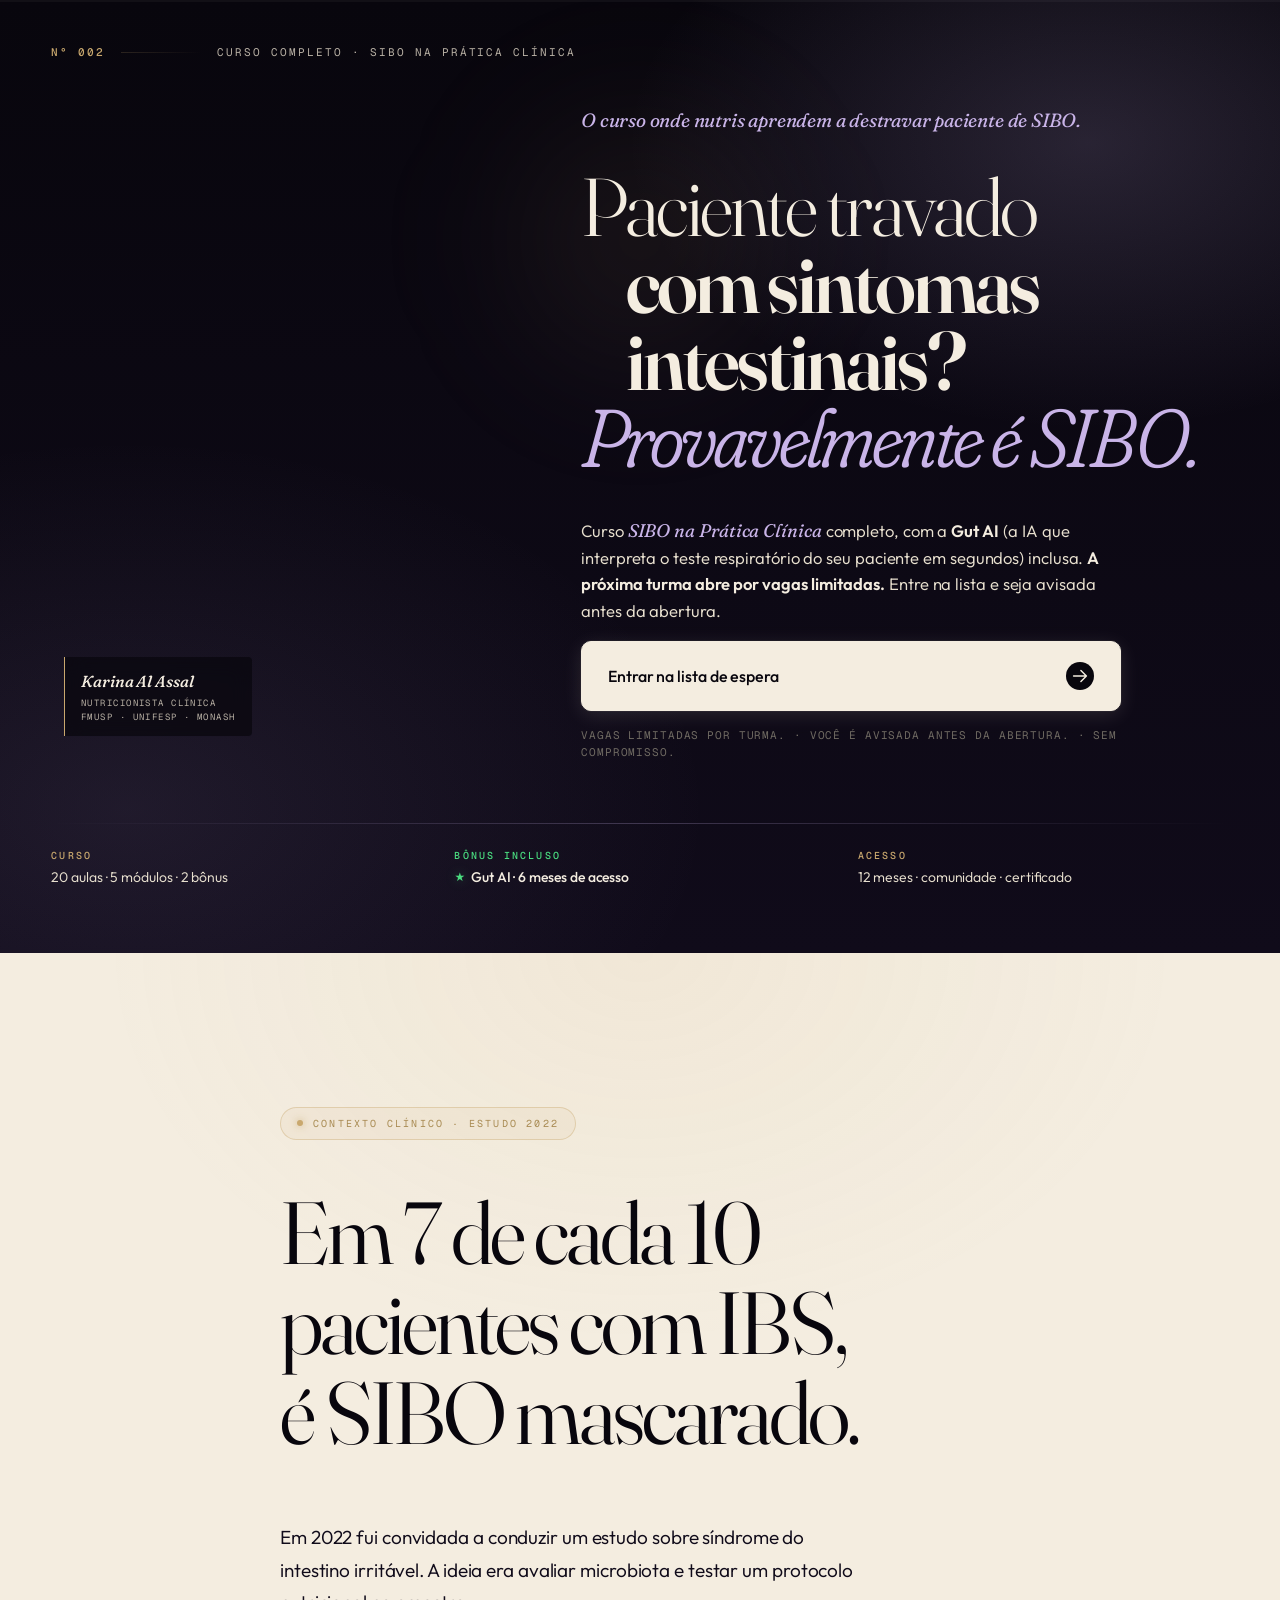
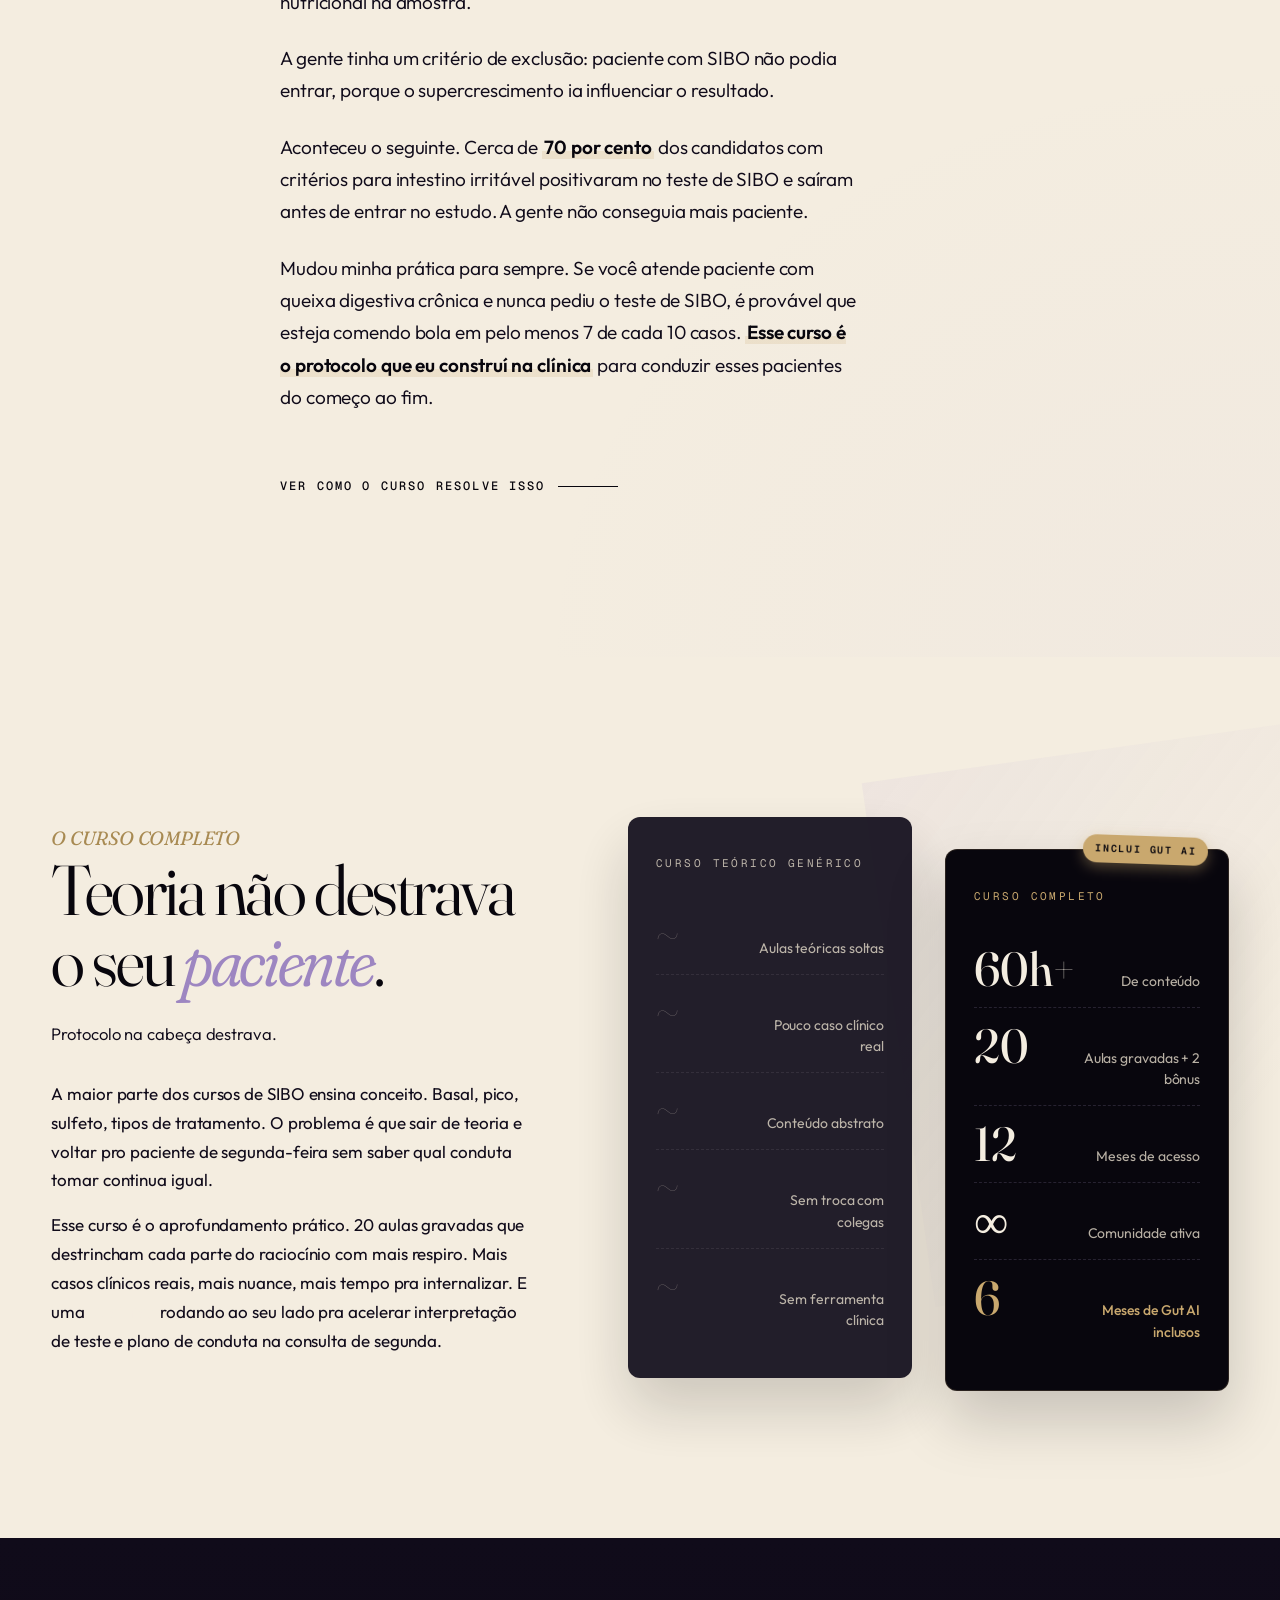
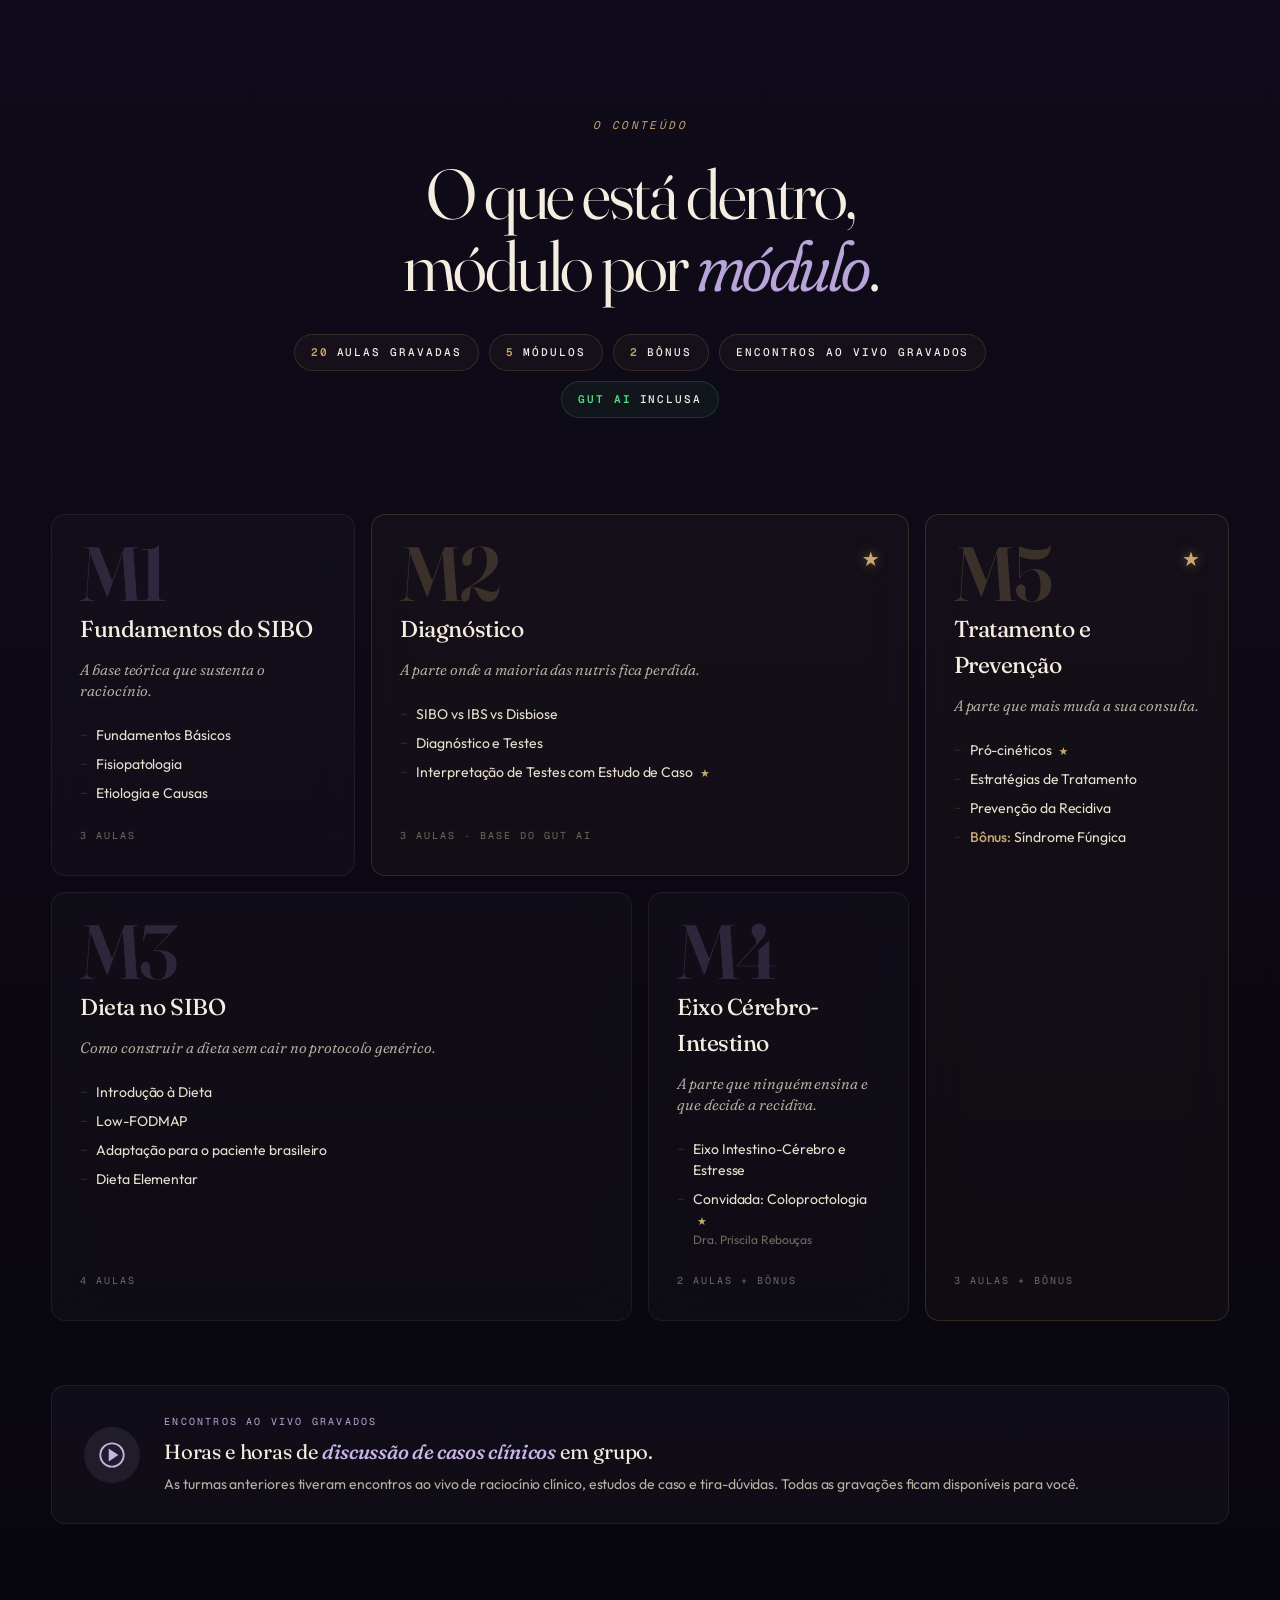
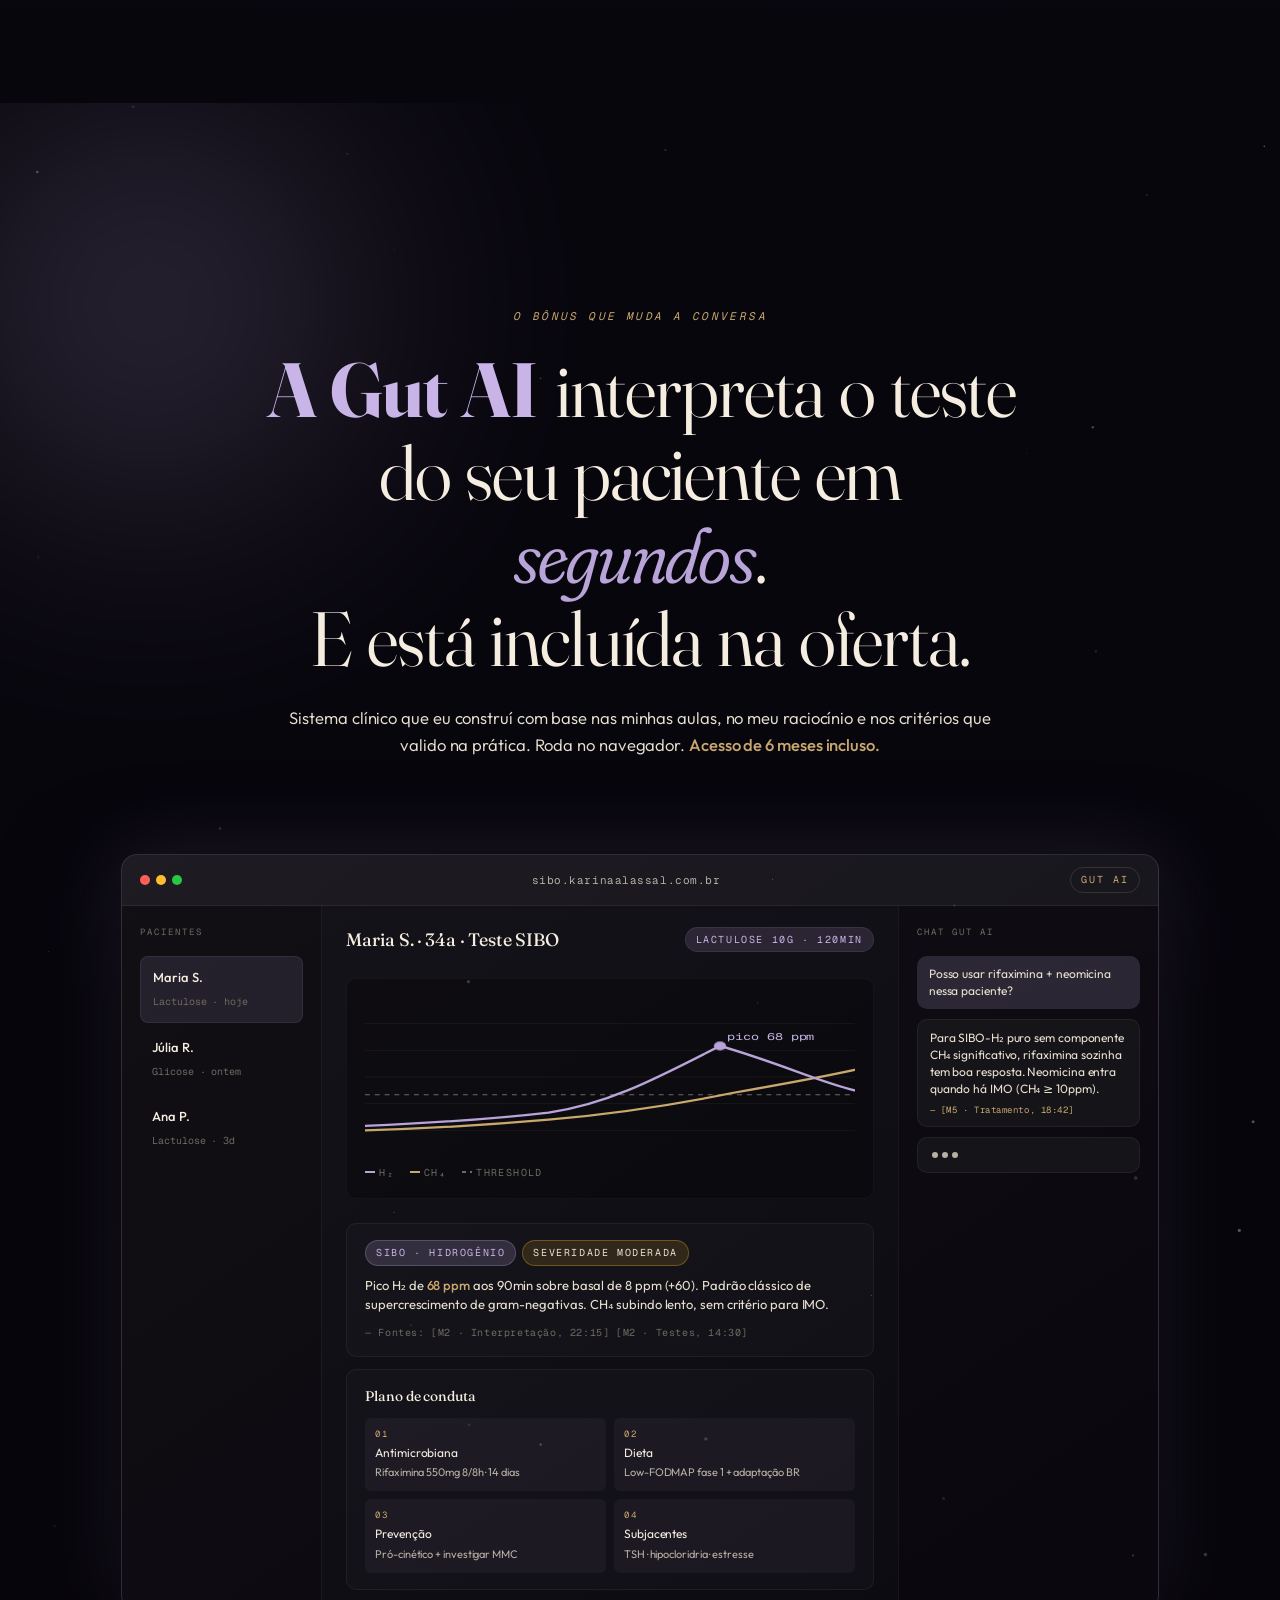
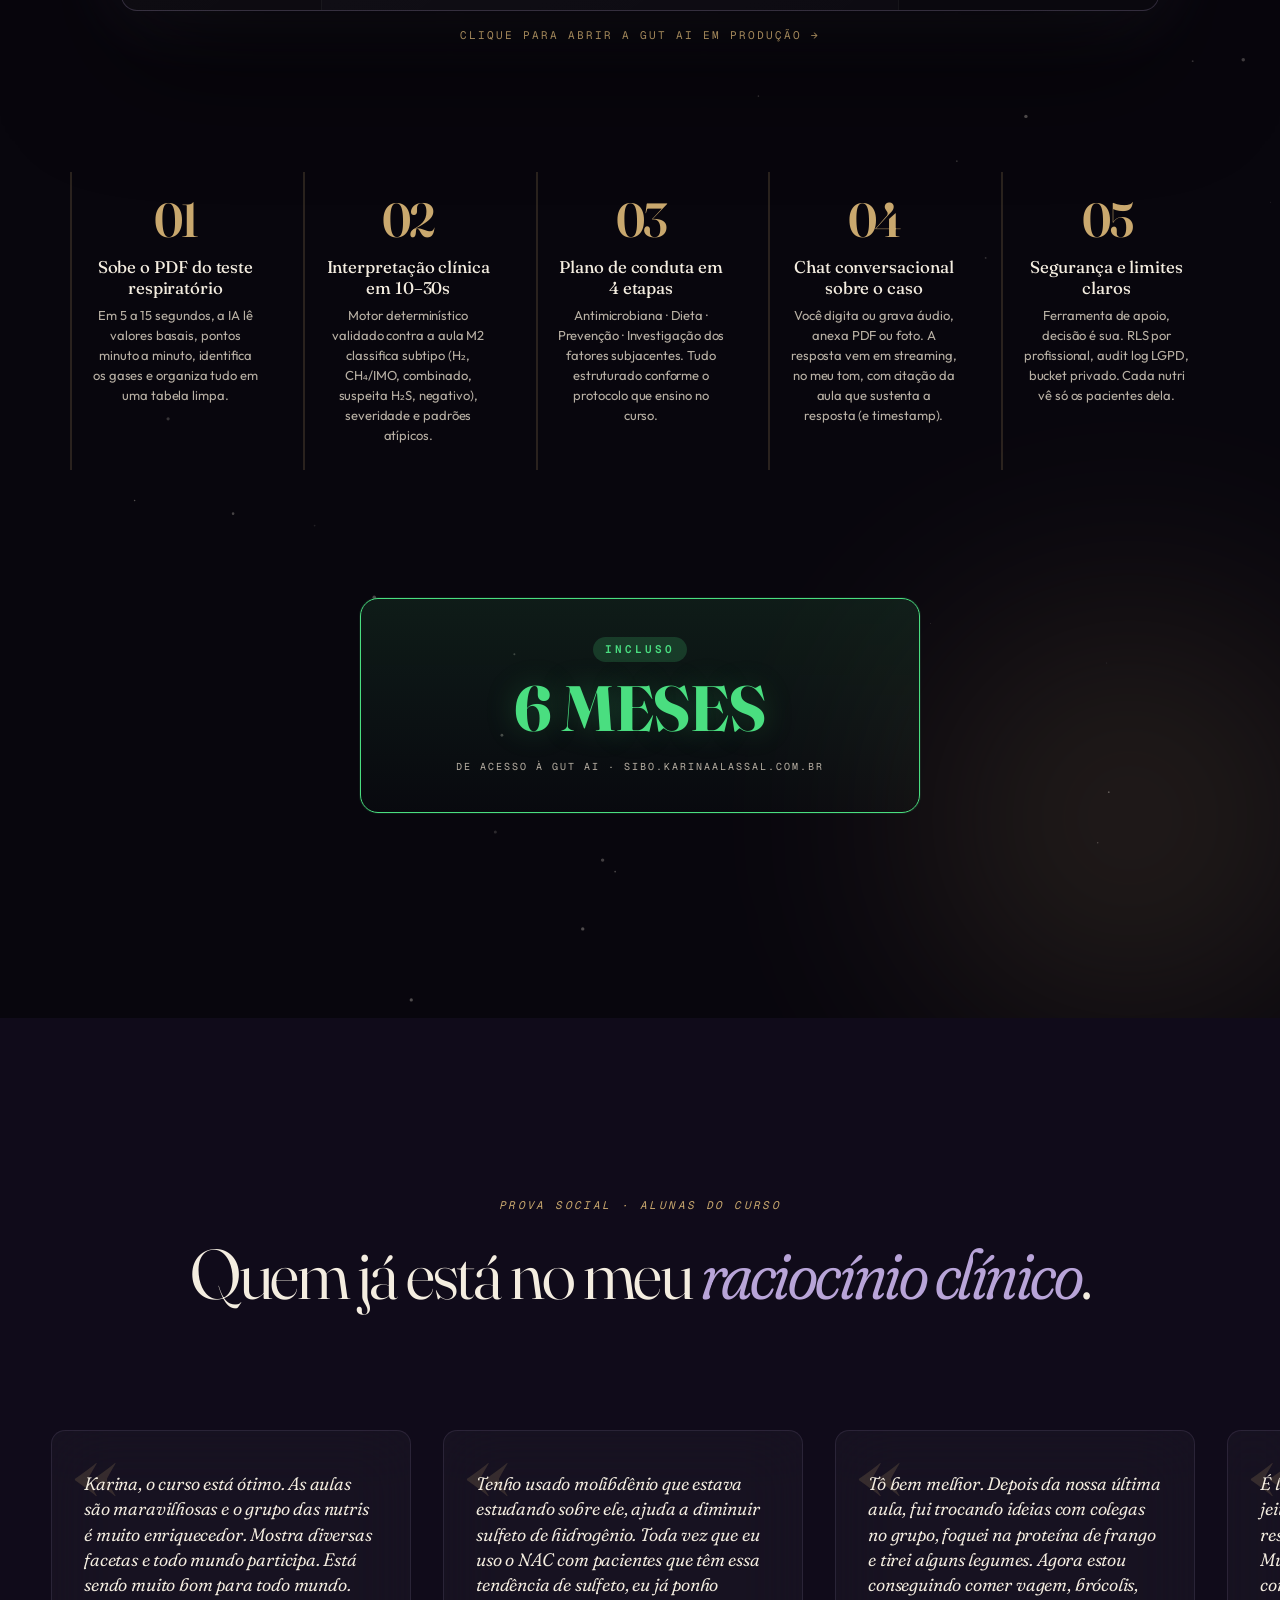
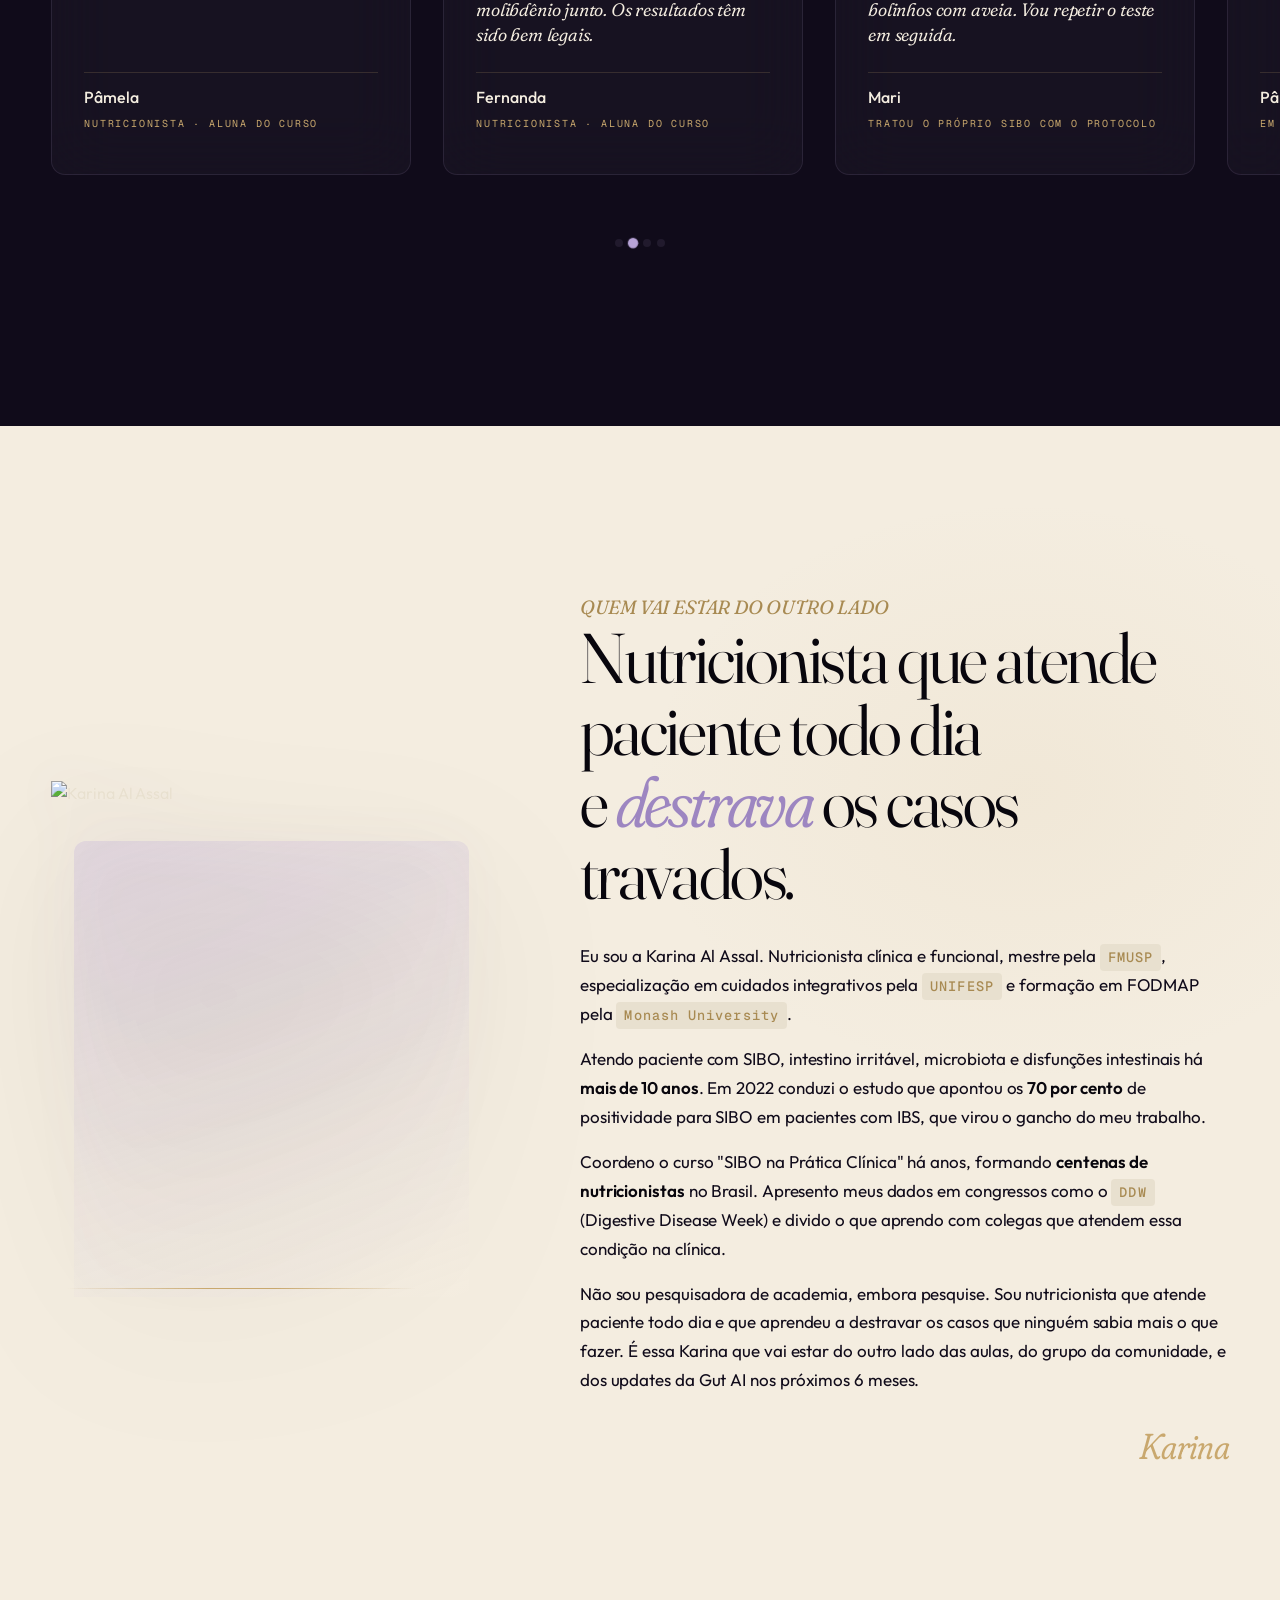
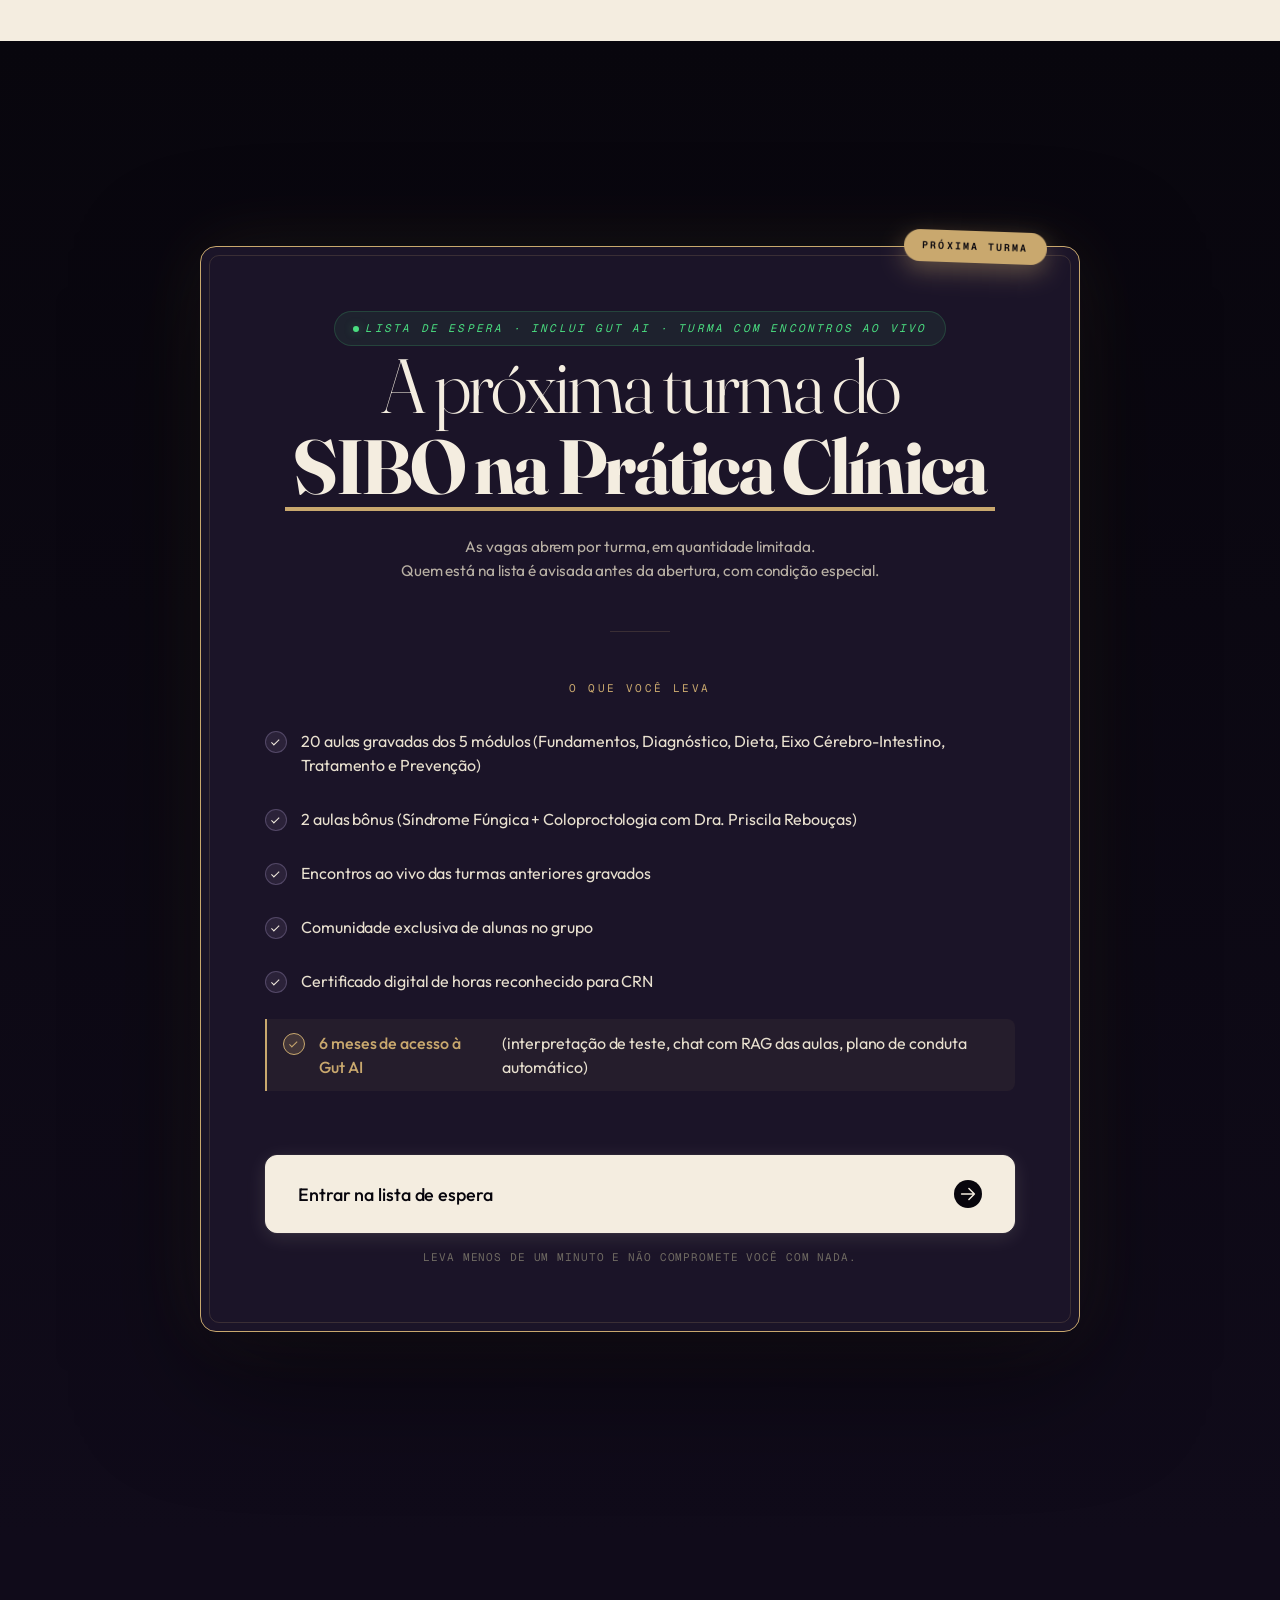
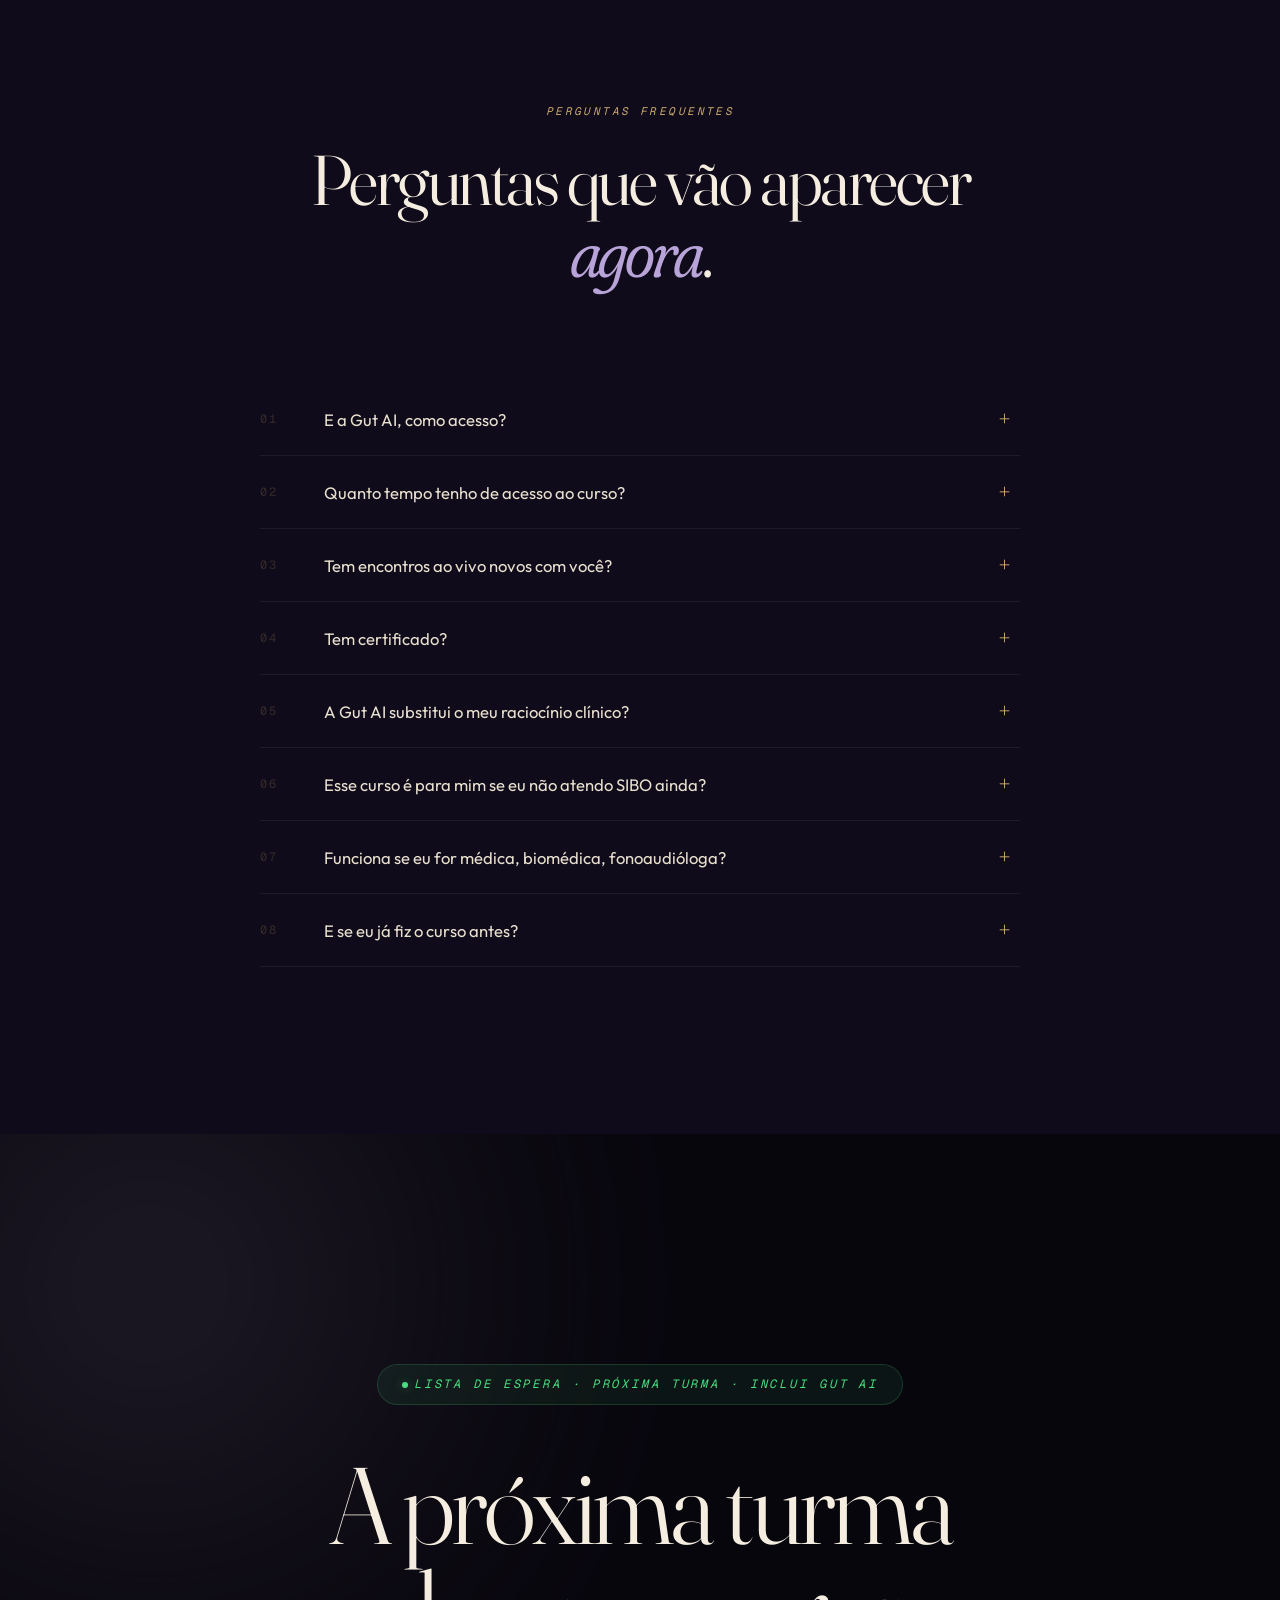
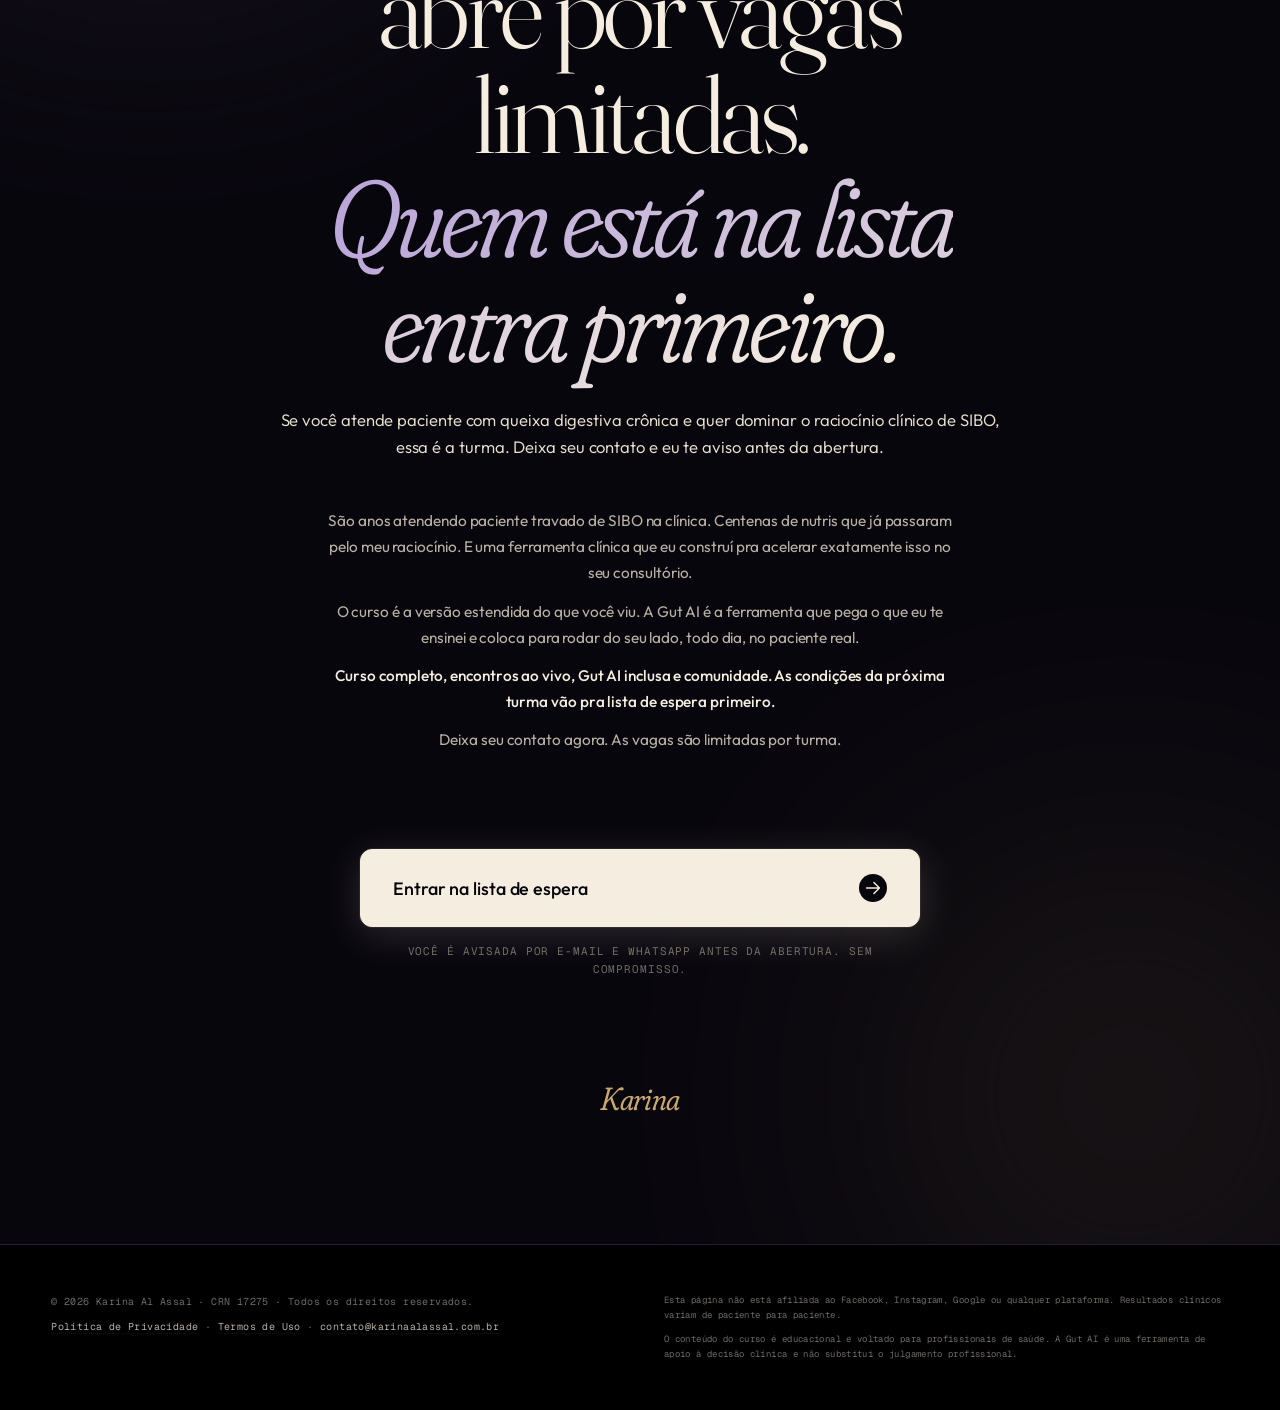
==== commit 87054f4f: "LP /curso: substitui venda por lista de espera da próxima turma Página /curso vira captação de lista" ====
--- a/curso/index.html
+++ b/curso/index.html
@@ -27,8 +27,8 @@
 
 <style>:root{--ink-0:#08060d;--ink-1:#100b1a;--ink-2:#1b1428;--ink-3:#261c36;--lilac-1:#c9b4e8;--lilac-2:#b8a4d8;--lilac-3:#9d86c1;--lilac-soft:rgba(184,164,216,0.10);--lilac-medium:rgba(184,164,216,0.28);--cream-0:#f4ede0;--cream-1:#e8e0cf;--cream-2:#b8b0a4;--cream-3:#6f6a62;--cream-soft:rgba(244,237,224,0.08);--gold-1:#c9a86e;--gold-2:#a88a52;--gold-soft:rgba(201,168,110,0.18);--rouge:#c9242f;--green:#4ade80;--green-soft:rgba(74,222,128,0.18);--green-glow:rgba(74,222,128,0.35);--font-display:"Fraunces","Times New Roman",Georgia,serif;--font-body:"Outfit",system-ui,-apple-system,"Segoe UI",sans-serif;--font-mono:"Geist Mono","JetBrains Mono","SFMono-Regular",Menlo,Consolas,monospace;--s-1:4px;--s-2:8px;--s-3:12px;--s-4:16px;--s-5:24px;--s-6:32px;--s-7:48px;--s-8:64px;--s-9:96px;--s-10:128px;--s-11:160px;--container:1320px;--gutter:clamp(20px,4vw,56px);--r-sm:4px;--r-md:10px;--r-pill:999px;--ease-out:cubic-bezier(0.16,1,0.3,1);--ease-spring:cubic-bezier(0.34,1.56,0.64,1);--ease-smooth:cubic-bezier(0.65,0,0.35,1)}*,*::before,*::after{box-sizing:border-box;margin:0;padding:0}html{scroll-behavior:smooth;-webkit-text-size-adjust:100%;text-rendering:optimizeLegibility}body{background:var(--ink-0);color:var(--cream-1);font-family:var(--font-body);font-size:16px;font-weight:400;line-height:1.55;letter-spacing:-0.005em;min-height:100vh;overflow-x:hidden;-webkit-font-smoothing:antialiased;-moz-osx-font-smoothing:grayscale;font-feature-settings:"kern" 1,"liga" 1,"calt" 1}img,svg,video{display:block;max-width:100%;height:auto}a{color:inherit;text-decoration:none}::selection{background:var(--lilac-medium);color:var(--cream-0)}[data-countdown-pre]{display:none}html.countdown-pre [data-countdown-on]{display:none !important}html.countdown-pre [data-countdown-pre]{display:revert}html.countdown-pre .prelaunch-badge{display:flex}html.countdown-pre .sb-pre{display:flex}.noise{position:fixed;inset:0;z-index:1;pointer-events:none;opacity:0.045;mix-blend-mode:overlay;background-image:url("data:image/svg+xml;utf8,<svg xmlns='http://www.w3.org/2000/svg' width='220' height='220'><filter id='n'><feTurbulence type='fractalNoise' baseFrequency='0.9' numOctaves='2' stitchTiles='stitch'/></filter><rect width='100%25' height='100%25' filter='url(%23n)'/></svg>")}.vignette{position:fixed;inset:0;z-index:1;pointer-events:none;background:radial-gradient(ellipse 110% 80% at 50% 40%,transparent 35%,rgba(8,6,13,0.45) 80%,rgba(8,6,13,0.85) 100%)}.hero{position:relative;z-index:2;padding:clamp(24px,3.5vw,44px) var(--gutter) clamp(40px,5vw,72px);display:block;overflow:hidden;isolation:isolate}.hero::before{content:"";position:absolute;inset:0;z-index:-1;background:radial-gradient(ellipse 60% 50% at 85% 15%,rgba(184,164,216,0.18),transparent 60%),radial-gradient(ellipse 70% 60% at 10% 85%,rgba(184,164,216,0.10),transparent 65%),linear-gradient(180deg,var(--ink-0) 0%,var(--ink-1) 100%)}.hero::after{content:"";position:absolute;top:5%;left:35%;width:30vw;height:30vw;z-index:-1;background:radial-gradient(circle,rgba(201,168,110,0.10),transparent 70%);filter:blur(60px);pointer-events:none}.hero__container{width:100%;max-width:var(--container);margin:0 auto;display:flex;flex-direction:column;gap:clamp(28px,3.5vw,56px)}.hero__header{display:grid;grid-template-columns:1fr auto;align-items:center;gap:var(--s-6)}.hero__marker{display:flex;align-items:center;gap:var(--s-4);font-family:var(--font-mono);font-size:11px;letter-spacing:0.18em;text-transform:uppercase;color:var(--cream-2)}.marker__id{color:var(--gold-1);font-weight:500}.marker__rule{flex:1;max-width:80px;height:1px;background:linear-gradient(90deg,var(--gold-soft),transparent)}.marker__edition{color:var(--cream-2)}.hero__countdown{display:flex;flex-direction:column;align-items:flex-end;gap:var(--s-2);text-align:right}.countdown__label{font-family:var(--font-mono);font-size:10px;letter-spacing:0.22em;text-transform:uppercase;color:var(--cream-3)}.countdown__clock{display:flex;align-items:baseline;gap:6px;font-family:var(--font-display);font-variation-settings:"opsz" 30,"wght" 400,"SOFT" 0;font-size:clamp(32px,3.4vw,44px);color:var(--cream-0);line-height:1;font-feature-settings:"tnum" 1}.cd__group{display:inline-flex;align-items:baseline;gap:2px}.cd__num{display:inline-block;min-width:1.4ch;text-align:center;font-variation-settings:"opsz" 30,"wght" 450,"SOFT" 30}.cd__unit{font-family:var(--font-mono);font-size:0.32em;font-weight:400;color:var(--cream-3);letter-spacing:0.05em;margin-left:2px}.cd__sep{color:var(--lilac-2);font-weight:200;opacity:0.5;font-size:0.7em;align-self:center;animation:blink 1s ease-in-out infinite}@keyframes blink{0%,100%{opacity:0.5}50%{opacity:1}}.countdown__hint{font-family:var(--font-mono);font-size:9px;letter-spacing:0.3em;text-transform:uppercase;color:var(--gold-1);margin-top:var(--s-1)}.prelaunch-badge{flex-direction:column;align-items:flex-end;gap:var(--s-2);text-align:right;max-width:340px}.prelaunch-badge__eyebrow{font-family:var(--font-mono);font-size:10px;letter-spacing:0.28em;text-transform:uppercase;color:var(--green);font-weight:600}.prelaunch-badge__core{display:flex;align-items:center;gap:var(--s-3);padding:14px 20px;background:rgba(74,222,128,0.07);border:1px solid var(--green-soft);border-radius:14px;box-shadow:0 0 0 1px rgba(74,222,128,0.08);animation:prelaunch-pulse 3s ease-in-out infinite}@keyframes prelaunch-pulse{0%,100%{box-shadow:0 0 0 1px rgba(74,222,128,0.08),0 0 0 rgba(74,222,128,0)}50%{box-shadow:0 0 0 1px rgba(74,222,128,0.18),0 0 32px rgba(74,222,128,0.25)}}.prelaunch-badge__star{font-size:28px;color:var(--green);filter:drop-shadow(0 0 12px var(--green-glow));line-height:1}.prelaunch-badge__body{display:flex;flex-direction:column;gap:2px;text-align:left}.prelaunch-badge__title{font-family:var(--font-display);font-variation-settings:"opsz" 30,"wght" 500,"SOFT" 0;font-size:clamp(18px,1.6vw,22px);color:var(--cream-0);letter-spacing:-0.015em;line-height:1.1}.prelaunch-badge__sub{font-family:var(--font-body);font-size:12px;color:var(--cream-2);font-weight:400;letter-spacing:-0.005em}.prelaunch-badge__hint{font-family:var(--font-display);font-variation-settings:"opsz" 30,"wght" 400,"SOFT" 80;font-style:italic;font-size:13px;color:var(--lilac-1);letter-spacing:-0.005em}@media (max-width:768px){.prelaunch-badge{align-items:flex-start;text-align:left;max-width:100%;border-top:1px solid var(--lilac-soft);padding-top:var(--s-4)}}.hero__content{display:flex;flex-direction:column;gap:clamp(24px,2.5vw,36px);min-width:0}.eyebrow{display:block;font-family:var(--font-display);font-variation-settings:"opsz" 30,"wght" 400,"SOFT" 50;font-style:italic;font-size:clamp(17px,1.5vw,22px);color:var(--lilac-1);letter-spacing:-0.01em}.display{font-family:var(--font-display);font-variation-settings:"opsz" 144,"wght" 320,"SOFT" 0;font-size:clamp(48px,6.4vw,108px);line-height:0.94;letter-spacing:-0.035em;color:var(--cream-0);font-weight:400}.display__line{display:block}.display__line--accent{color:var(--cream-0);font-variation-settings:"opsz" 144,"wght" 600,"SOFT" 0;padding-left:clamp(24px,3.5vw,60px)}.display__italic{font-style:italic;font-variation-settings:"opsz" 144,"wght" 320,"SOFT" 100;color:var(--lilac-1)}.hero__main{display:grid;grid-template-columns:minmax(0,0.85fr) minmax(0,1.15fr);gap:clamp(32px,4vw,72px);align-items:center;min-height:clamp(520px,70vh,720px)}.hero__cta{display:flex;flex-direction:column;gap:var(--s-4);max-width:540px;margin-top:var(--s-2)}.hero__lede{font-family:var(--font-body);font-size:clamp(16px,1.3vw,18px);line-height:1.6;color:var(--cream-1);font-weight:350;letter-spacing:-0.005em}.hero__lede em{font-family:var(--font-display);font-style:italic;font-variation-settings:"opsz" 30,"wght" 400,"SOFT" 50;color:var(--lilac-1);font-size:1.1em}.hero__lede strong{font-weight:600;color:var(--cream-0);letter-spacing:0}.hero__price{font-family:var(--font-display);font-variation-settings:"opsz" 30,"wght" 500,"SOFT" 0;color:var(--gold-1);font-size:1.15em;white-space:nowrap}.cta{position:relative;display:inline-flex;align-items:center;justify-content:space-between;gap:var(--s-4);padding:20px 26px;background:var(--cream-0);color:var(--ink-0);font-family:var(--font-body);font-weight:500;font-size:16px;letter-spacing:-0.005em;border-radius:var(--r-md);border:1px solid var(--cream-0);cursor:pointer;transition:transform 0.4s var(--ease-out),background 0.3s var(--ease-out),box-shadow 0.4s var(--ease-out);will-change:transform;box-shadow:0 4px 20px rgba(244,237,224,0.12),0 0 0 1px rgba(244,237,224,0.04)}.cta:hover{background:var(--lilac-1);border-color:var(--lilac-1);box-shadow:0 8px 32px rgba(201,180,232,0.35),0 0 0 1px rgba(201,180,232,0.2)}.cta__label{flex:1;text-align:left}.cta__arrow{display:inline-flex;align-items:center;justify-content:center;width:28px;height:28px;border-radius:50%;background:var(--ink-0);color:var(--cream-0);transition:transform 0.4s var(--ease-spring)}.cta:hover .cta__arrow{transform:translateX(4px) rotate(-8deg)}.hero__micro{font-family:var(--font-mono);font-size:11px;letter-spacing:0.08em;text-transform:uppercase;color:var(--cream-3);line-height:1.6}.hero__photo{position:relative;align-self:stretch;margin-left:calc(var(--gutter) * -1);margin-bottom:calc(clamp(40px,5vw,72px) * -1);margin-top:calc(clamp(24px,3.5vw,44px) * -1);display:flex;align-items:flex-end;justify-content:center;width:100%;overflow:visible}.hero__photo img{width:100%;height:auto;max-height:calc(100vh+40px);object-fit:contain;object-position:bottom center;filter:drop-shadow(0 40px 80px rgba(0,0,0,0.55)) drop-shadow(0 0 100px rgba(184,164,216,0.18))}.photo__credit{position:absolute;bottom:clamp(56px,7vw,96px);left:clamp(40px,5vw,80px);display:flex;flex-direction:column;gap:4px;padding:12px 16px;max-width:min(320px,calc(100% - clamp(80px,10vw,160px)));background:rgba(8,6,13,0.68);backdrop-filter:blur(10px);-webkit-backdrop-filter:blur(10px);border-left:1px solid var(--gold-1);border-radius:0 var(--r-sm) var(--r-sm) 0}.credit__name{font-family:var(--font-display);font-style:italic;font-variation-settings:"opsz" 14,"wght" 500,"SOFT" 50;font-size:16px;color:var(--cream-0)}.credit__role{font-family:var(--font-mono);font-size:9px;letter-spacing:0.16em;text-transform:uppercase;color:var(--cream-2);line-height:1.5}.hero__meta{padding-top:var(--s-4)}.meta__rule{display:block;height:1px;background:linear-gradient(90deg,transparent,var(--lilac-medium),transparent);margin-bottom:var(--s-5)}.meta__cols{display:grid;grid-template-columns:repeat(3,1fr);gap:var(--s-6)}.meta__cols>div{display:flex;flex-direction:column;gap:4px}.meta__key{font-family:var(--font-mono);font-size:10px;letter-spacing:0.22em;text-transform:uppercase;color:var(--gold-1);font-weight:500}.meta__val{font-family:var(--font-body);font-size:14px;color:var(--cream-1);font-weight:350;letter-spacing:-0.005em}.meta__cols>div.is-bonus .meta__key{color:var(--green)}.meta__cols>div.is-bonus .meta__val{color:var(--cream-0);font-weight:500}.meta__cols>div.is-bonus .meta__val::before{content:"★";display:inline-block;margin-right:6px;color:var(--green);filter:drop-shadow(0 0 6px var(--green-glow));font-size:0.85em;vertical-align:1px}.confidencial{position:relative;z-index:2;background:var(--cream-0);color:var(--ink-0);padding:clamp(80px,12vw,180px) var(--gutter);isolation:isolate;overflow:hidden}.confidencial::before{content:"";position:absolute;inset:0;z-index:-1;background:radial-gradient(ellipse 70% 50% at 50% 0%,rgba(201,168,110,0.08),transparent 60%),radial-gradient(ellipse 90% 70% at 100% 100%,rgba(184,164,216,0.06),transparent 65%)}.confidencial__inner{max-width:720px;margin:0 auto;text-align:left}.confidencial__tag{display:inline-flex;align-items:center;gap:10px;padding:8px 16px;border:1px solid rgba(201,168,110,0.4);background:rgba(201,168,110,0.08);border-radius:var(--r-pill);font-family:var(--font-mono);font-size:10px;letter-spacing:0.22em;text-transform:uppercase;color:var(--gold-2);margin-bottom:var(--s-7)}.tag__dot{width:6px;height:6px;border-radius:50%;background:var(--gold-1);box-shadow:0 0 8px var(--gold-1);animation:pulse-dot 2s ease-in-out infinite}@keyframes pulse-dot{0%,100%{opacity:1;transform:scale(1)}50%{opacity:0.5;transform:scale(0.85)}}.confidencial__h2{font-family:var(--font-display);font-variation-settings:"opsz" 144,"wght" 350,"SOFT" 0;font-size:clamp(40px,7vw,88px);line-height:1.02;letter-spacing:-0.035em;color:var(--ink-0);margin-bottom:var(--s-8);max-width:600px}.confidencial__body{display:flex;flex-direction:column;gap:var(--s-5);max-width:580px}.confidencial__body p{font-family:var(--font-body);font-size:clamp(17px,1.6vw,19px);line-height:1.7;color:var(--ink-1);font-weight:350;letter-spacing:-0.005em}.confidencial__body p strong{font-weight:600;color:var(--ink-0);background:linear-gradient(180deg,transparent 65%,var(--gold-soft) 65%);padding:0 2px}.strike{text-decoration:line-through;text-decoration-color:var(--gold-2);text-decoration-thickness:2px;color:var(--cream-3);font-feature-settings:"tnum" 1}.confidencial__cta{display:inline-flex;align-items:center;gap:var(--s-3);margin-top:var(--s-8);font-family:var(--font-mono);font-size:12px;letter-spacing:0.18em;text-transform:uppercase;color:var(--ink-0);font-weight:500;position:relative;padding-bottom:8px}.confidencial__cta__rule{width:60px;height:1px;background:var(--ink-0);transition:width 0.4s var(--ease-out)}.confidencial__cta:hover .confidencial__cta__rule{width:100px;background:var(--gold-1)}@keyframes fade-up{from{opacity:0;transform:translateY(24px)}to{opacity:1;transform:translateY(0)}}[data-reveal]{animation:fade-up 0.9s var(--ease-out) both}[data-reveal]:nth-child(1){animation-delay:0.05s}[data-reveal]:nth-child(2){animation-delay:0.15s}[data-reveal]:nth-child(3){animation-delay:0.25s}[data-reveal]:nth-child(4){animation-delay:0.35s}[data-reveal]:nth-child(5){animation-delay:0.45s}[data-reveal]:nth-child(6){animation-delay:0.55s}[data-reveal]:nth-child(7){animation-delay:0.65s}[data-reveal]:nth-child(8){animation-delay:0.75s}@media (max-width:1100px){.hero__main{grid-template-columns:minmax(0,0.9fr) minmax(0,1.1fr);gap:clamp(20px,3vw,48px);min-height:clamp(480px,60vh,640px)}.display{font-size:clamp(48px,7.5vw,92px)}}@media (max-width:768px){.hero{padding:24px 20px 40px}.hero__container{gap:var(--s-6)}.hero__header{grid-template-columns:1fr;gap:var(--s-4)}.marker__rule{max-width:40px}.hero__countdown{align-items:flex-start;text-align:left;border-top:1px solid var(--lilac-soft);padding-top:var(--s-4)}.countdown__clock{font-size:clamp(36px,11vw,48px)}.hero__main{grid-template-columns:1fr;gap:var(--s-7);align-items:start;min-height:auto}.hero__content{order:1;gap:var(--s-5)}.hero__photo{order:2;max-width:320px;margin:0 auto -32px;align-self:center}.hero__photo img{max-height:480px}.display{font-size:clamp(44px,12vw,72px);line-height:0.96}.display__line--accent{padding-left:clamp(20px,5vw,40px)}.hero__cta{max-width:100%}.hero__lede{font-size:15px}.cta{width:100%;padding:18px 22px}.photo__credit{position:static;margin-top:var(--s-3);padding:8px 12px;border-radius:var(--r-sm);background:rgba(8,6,13,0.4);align-self:flex-start}.meta__cols{grid-template-columns:1fr;gap:var(--s-4)}.meta__cols>div{flex-direction:row;align-items:baseline;gap:var(--s-3)}.meta__key{min-width:70px}.confidencial{padding:72px 20px}.confidencial__h2{font-size:clamp(36px,9vw,56px)}}@media (hover:none){.cta:hover{background:var(--cream-0);border-color:var(--cream-0)}.cta:hover .cta__arrow{transform:none}}.container{width:100%;max-width:var(--container);margin:0 auto;padding-left:var(--gutter);padding-right:var(--gutter)}.container--narrow{max-width:880px}.container--wide{max-width:1480px}.eyebrow--ink{color:var(--gold-2)}.eyebrow--center{display:block;text-align:center;font-family:var(--font-mono);font-size:11px;letter-spacing:0.22em;text-transform:uppercase;color:var(--gold-1);margin-bottom:var(--s-5)}.eyebrow--gold{color:var(--gold-1)}.h2{font-family:var(--font-display);font-variation-settings:"opsz" 144,"wght" 350,"SOFT" 0;font-size:clamp(40px,5.5vw,88px);line-height:1.02;letter-spacing:-0.035em;color:var(--cream-0);font-weight:400}.h2--ink{color:var(--ink-0)}.h2--center{text-align:center}.h2--xlarge{font-size:clamp(48px,6vw,96px)}.h2--loose{letter-spacing:-0.015em;line-height:1.08;word-spacing:0.04em}.h2 .brand-gutai{font-variation-settings:"opsz" 144,"wght" 700,"SOFT" 0;color:var(--lilac-1);font-weight:700;display:inline-block;padding:0 0.04em}.h2 em{font-style:italic;font-variation-settings:"opsz" 144,"wght" 350,"SOFT" 80;color:var(--lilac-2)}.h2--ink em{color:var(--lilac-3)}.lede{font-family:var(--font-body);font-size:clamp(16px,1.3vw,19px);line-height:1.6;color:var(--cream-1);font-weight:350;letter-spacing:-0.005em}.lede--ink{color:var(--ink-1)}.lede--center{text-align:center;margin:0 auto;max-width:720px}.body{font-family:var(--font-body);font-size:17px;line-height:1.7;font-weight:400;color:var(--cream-1);margin-bottom:var(--s-4)}.body--ink{color:var(--ink-1)}.body strong{font-weight:600;color:var(--cream-0)}.body--ink strong{color:var(--ink-0)}.cta--mega{width:100%;padding:24px 32px;font-size:clamp(16px,1.4vw,18px);background:var(--cream-0);color:var(--ink-0);border-radius:12px}.cta--mega:hover{background:var(--lilac-1)}.cta--mega-loud{box-shadow:0 8px 40px rgba(244,237,224,0.16),0 0 0 1px rgba(244,237,224,0.08)}.cta--mega-loud:hover{box-shadow:0 12px 60px rgba(201,180,232,0.5),0 0 0 1px rgba(201,180,232,0.3),0 0 80px rgba(184,164,216,0.3)}.cta__micro{font-family:var(--font-mono);font-size:11px;letter-spacing:0.08em;text-transform:uppercase;color:var(--cream-3);text-align:center;margin-top:var(--s-4);line-height:1.6}.dot-urgency{display:inline-block;width:6px;height:6px;border-radius:50%;background:var(--rouge);margin-right:8px;vertical-align:middle;box-shadow:0 0 12px var(--rouge);animation:pulse-rouge 1.4s ease-in-out infinite}@keyframes pulse-rouge{0%,100%{opacity:1;transform:scale(1)}50%{opacity:0.45;transform:scale(0.85)}}.eyebrow--urgency,.eyebrow--urgency-loud{display:inline-flex;align-items:center;gap:4px;padding:8px 16px;border:1px solid rgba(201,36,47,0.45);background:rgba(201,36,47,0.08);border-radius:var(--r-pill);font-family:var(--font-mono);font-size:11px;letter-spacing:0.18em;text-transform:uppercase;color:var(--rouge)}.eyebrow--urgency-loud{font-size:12px;letter-spacing:0.22em;padding:10px 22px;margin-bottom:var(--s-7)}.eyebrow--green-pill{display:inline-flex;align-items:center;gap:6px;padding:8px 18px;border:1px solid var(--green-soft);background:rgba(74,222,128,0.07);border-radius:var(--r-pill);font-family:var(--font-mono);font-size:11px;letter-spacing:0.2em;text-transform:uppercase;color:var(--green);font-weight:600;animation:prelaunch-pulse 3s ease-in-out infinite}.eyebrow--green-pill.eyebrow--center{font-size:12px;letter-spacing:0.24em;padding:10px 24px;margin-bottom:var(--s-7);text-align:left}.dot-green{display:inline-block;width:6px;height:6px;border-radius:50%;background:var(--green);box-shadow:0 0 10px var(--green-glow);animation:pulse-green 1.6s ease-in-out infinite}@keyframes pulse-green{0%,100%{opacity:1;transform:scale(1)}50%{opacity:0.5;transform:scale(0.85)}}</style>
 
-<link rel="stylesheet" href="/curso/style.css?v=17" media="print" onload="this.media=&apos;all&apos;;this.onload=null" />
-<noscript><link rel="stylesheet" href="/curso/style.css?v=17" /></noscript>
+<link rel="stylesheet" href="/curso/style.css?v=18" media="print" onload="this.media=&apos;all&apos;;this.onload=null" />
+<noscript><link rel="stylesheet" href="/curso/style.css?v=18" /></noscript>
 
 <!-- Google Tag Manager -->
 <script>(function(w,d,s,l,i){w[l]=w[l]||[];w[l].push({'gtm.start':
@@ -116,20 +116,20 @@
 
         <div class="hero__cta">
           <p class="hero__lede">
-            Curso <em>SIBO na Prática Clínica</em> completo, com a <strong>Gut&nbsp;AI</strong> (a IA que interpreta o teste respiratório do seu paciente em segundos) inclusa. <strong>Acesso liberado em poucos minutos.</strong>
+            Curso <em>SIBO na Prática Clínica</em> completo, com a <strong>Gut&nbsp;AI</strong> (a IA que interpreta o teste respiratório do seu paciente em segundos) inclusa. <strong>A próxima turma abre por vagas limitadas.</strong> Entre na lista e seja avisada antes da abertura.
           </p>
 
-          <a href="#oferta" class="cta" data-magnetic>
-            <span class="cta__label">Quero o curso completo</span>
+          <button type="button" class="cta" data-magnetic data-open-modal>
+            <span class="cta__label">Entrar na lista de espera</span>
             <span class="cta__arrow" aria-hidden="true">
               <svg viewBox="0 0 24 24" width="22" height="22" fill="none" stroke="currentColor" stroke-width="1.6" stroke-linecap="round" stroke-linejoin="round"><path d="M5 12h14M13 6l6 6-6 6"/></svg>
             </span>
-          </a>
+          </button>
 
           <p class="hero__micro">
-            Pagamento via Hotmart. <span aria-hidden="true">·</span>
-            7 dias de garantia. <span aria-hidden="true">·</span>
-            Pix ou cartão.
+            Vagas limitadas por turma. <span aria-hidden="true">·</span>
+            Você é avisada antes da abertura. <span aria-hidden="true">·</span>
+            Sem compromisso.
           </p>
         </div>
       </div>
@@ -638,20 +638,20 @@
   <div class="container">
 
     <article class="oferta__card" data-reveal>
-      <span class="oferta__seal" aria-hidden="true">OFERTA DE LANÇAMENTO</span>
+      <span class="oferta__seal" aria-hidden="true">PRÓXIMA TURMA</span>
 
       <header class="oferta__head" id="oferta">
         <span class="eyebrow eyebrow--green-pill">
           <span class="dot-green"></span>
-          OFERTA DE LANÇAMENTO · INCLUI GUT AI · 6 MESES DE ACESSO
+          LISTA DE ESPERA · INCLUI GUT AI · TURMA COM ENCONTROS AO VIVO
         </span>
         <h2 class="oferta__price">
-          De <span class="price-old">R$ 2.997</span> por <br/>
-          <span class="price-new">R$ <span data-counter="1997" data-prefix="">0</span></span>
+          A próxima turma do<br/>
+          <span class="price-new">SIBO na Prática Clínica</span>
         </h2>
         <p class="oferta__parcel">
-          Em <b>12x de R$ 206,54</b> no cartão sem entrada<br/>
-          ou Pix à vista nos R$ 1.997 com aprovação imediata.
+          As vagas abrem por turma, em quantidade limitada.<br/>
+          Quem está na lista é avisada antes da abertura, com condição especial.
         </p>
       </header>
 
@@ -670,22 +670,13 @@
       </div>
 
       <div class="oferta__cta-wrap">
-        <a href="https://pay.hotmart.com/W98911884K?off=azctciwq&checkoutMode=10" target="_blank" rel="noopener" class="cta cta--mega" data-magnetic>
-          <span class="cta__label">Quero o curso completo por R$ 1.997</span>
+        <button type="button" class="cta cta--mega" data-magnetic data-open-modal>
+          <span class="cta__label">Entrar na lista de espera</span>
           <span class="cta__arrow" aria-hidden="true">
             <svg viewBox="0 0 24 24" width="22" height="22" fill="none" stroke="currentColor" stroke-width="1.6" stroke-linecap="round" stroke-linejoin="round"><path d="M5 12h14M13 6l6 6-6 6"/></svg>
           </span>
-        </a>
-        <a href="https://wa.me/5511912779806?text=Ol%C3%A1%2C%20gostaria%20de%20me%20inscrever%20no%20boleto%2Fpix%20parcelado" target="_blank" rel="noopener" class="cta cta--mega cta--ghost" data-wpp-clean>
-          <span class="cta__icon" aria-hidden="true">
-            <svg viewBox="0 0 24 24" width="20" height="20" fill="currentColor"><path d="M17.472 14.382c-.297-.149-1.758-.867-2.03-.967-.273-.099-.471-.148-.67.15-.197.297-.767.966-.94 1.164-.173.199-.347.223-.644.075-.297-.15-1.255-.463-2.39-1.475-.883-.788-1.48-1.761-1.653-2.059-.173-.297-.018-.458.13-.606.134-.133.298-.347.446-.52.149-.174.198-.298.298-.497.099-.198.05-.371-.025-.52-.075-.149-.669-1.612-.916-2.207-.242-.579-.487-.5-.669-.51-.173-.008-.371-.01-.57-.01-.198 0-.52.074-.792.372-.272.297-1.04 1.016-1.04 2.479 0 1.462 1.065 2.875 1.213 3.074.149.198 2.096 3.2 5.077 4.487.709.306 1.262.489 1.694.625.712.227 1.36.195 1.871.118.571-.085 1.758-.719 2.006-1.413.248-.694.248-1.289.173-1.413-.074-.124-.272-.198-.57-.347m-5.421 7.403h-.004a9.87 9.87 0 01-5.031-1.378l-.361-.214-3.741.982.998-3.648-.235-.374a9.86 9.86 0 01-1.51-5.26c.001-5.45 4.436-9.884 9.888-9.884 2.64 0 5.122 1.03 6.988 2.898a9.825 9.825 0 012.893 6.994c-.003 5.45-4.437 9.884-9.885 9.884m8.413-18.297A11.815 11.815 0 0012.05 0C5.495 0 .16 5.335.157 11.892c0 2.096.547 4.142 1.588 5.945L.057 24l6.305-1.654a11.882 11.882 0 005.683 1.448h.005c6.554 0 11.89-5.335 11.893-11.893a11.821 11.821 0 00-3.48-8.413z"/></svg>
-          </span>
-          <span class="cta__label">Quero boleto/pix parcelado</span>
-          <span class="cta__arrow" aria-hidden="true">
-            <svg viewBox="0 0 24 24" width="22" height="22" fill="none" stroke="currentColor" stroke-width="1.6" stroke-linecap="round" stroke-linejoin="round"><path d="M5 12h14M13 6l6 6-6 6"/></svg>
-          </span>
-        </a>
-        <p class="cta__micro">12x de R$ 206,54 · Pix à vista · Pagamento Hotmart · 7 dias de garantia.</p>
+        </button>
+        <p class="cta__micro">Leva menos de um minuto e não compromete você com nada.</p>
       </div>
     </article>
 
@@ -697,7 +688,8 @@
      SEÇÃO 9 · Garantia
      Arquetipo: Isolated Element + White Space Hero
      ============================================================ -->
-<section class="garantia" id="garantia">
+<!-- Garantia de 7 dias: só se aplica à compra. Oculta enquanto a página é lista de espera. -->
+<section class="garantia" id="garantia" hidden>
   <div class="container container--narrow">
 
     <div class="garantia__seal" data-reveal aria-hidden="true">
@@ -750,7 +742,7 @@
     </header>
 
     <ul class="faq__list">
-      <li class="faq__item" data-reveal>
+      <li class="faq__item" data-reveal hidden>
         <button class="faq__q" aria-expanded="false">
           <span class="faq__num">01</span>
           <span>Por que R$ 1.997 é por tempo limitado?</span>
@@ -758,7 +750,7 @@
         </button>
         <div class="faq__a"><p>Esse é o preço de lançamento da nova turma do curso com a Gut AI inclusa. R$ 1.997 é a condição que ofereço pra essa turma inicial, que vai me ajudar a calibrar a ferramenta e a estrutura dos encontros. <strong>Depois que essa oferta de lançamento encerrar</strong>, o preço volta pra R$ 2.997 e a Gut AI sai do pacote do curso (vai passar a ser produto avulso).</p></div>
       </li>
-      <li class="faq__item" data-reveal>
+      <li class="faq__item" data-reveal hidden>
         <button class="faq__q" aria-expanded="false">
           <span class="faq__num">02</span>
           <span>Como funciona o acesso ao curso depois que eu compro?</span>
@@ -768,37 +760,37 @@
       </li>
       <li class="faq__item" data-reveal>
         <button class="faq__q" aria-expanded="false">
+          <span class="faq__num">01</span>
+          <span>E a Gut AI, como acesso?</span>
+          <span class="faq__icon" aria-hidden="true">+</span>
+        </button>
+        <div class="faq__a"><p>Você recebe um segundo email com o login da Gut AI em <strong>sibo.karinaalassal.com.br</strong>. O acesso é por 6 meses a partir da compra. Roda no navegador, sem instalar nada. Funciona em desktop e mobile.</p></div>
+      </li>
+      <li class="faq__item" data-reveal>
+        <button class="faq__q" aria-expanded="false">
+          <span class="faq__num">02</span>
+          <span>Quanto tempo tenho de acesso ao curso?</span>
+          <span class="faq__icon" aria-hidden="true">+</span>
+        </button>
+        <div class="faq__a"><p>Acesso à plataforma de aulas por 12 meses. A Gut AI por 6 meses. Comunidade enquanto a turma estiver ativa.</p></div>
+      </li>
+      <li class="faq__item" data-reveal>
+        <button class="faq__q" aria-expanded="false">
           <span class="faq__num">03</span>
-          <span>E a Gut AI, como acesso?</span>
-          <span class="faq__icon" aria-hidden="true">+</span>
-        </button>
-        <div class="faq__a"><p>Você recebe um segundo email com o login da Gut AI em <strong>sibo.karinaalassal.com.br</strong>. O acesso é por 6 meses a partir da compra. Roda no navegador, sem instalar nada. Funciona em desktop e mobile.</p></div>
+          <span>Tem encontros ao vivo novos com você?</span>
+          <span class="faq__icon" aria-hidden="true">+</span>
+        </button>
+        <div class="faq__a"><p>Os encontros das turmas anteriores ficam gravados e disponíveis. Novos encontros ao vivo entram conforme o calendário da turma corrente. Quem entra agora tem acesso a tudo que vier.</p></div>
       </li>
       <li class="faq__item" data-reveal>
         <button class="faq__q" aria-expanded="false">
           <span class="faq__num">04</span>
-          <span>Quanto tempo tenho de acesso ao curso?</span>
-          <span class="faq__icon" aria-hidden="true">+</span>
-        </button>
-        <div class="faq__a"><p>Acesso à plataforma de aulas por 12 meses. A Gut AI por 6 meses. Comunidade enquanto a turma estiver ativa.</p></div>
-      </li>
-      <li class="faq__item" data-reveal>
-        <button class="faq__q" aria-expanded="false">
-          <span class="faq__num">05</span>
-          <span>Tem encontros ao vivo novos com você?</span>
-          <span class="faq__icon" aria-hidden="true">+</span>
-        </button>
-        <div class="faq__a"><p>Os encontros das turmas anteriores ficam gravados e disponíveis. Novos encontros ao vivo entram conforme o calendário da turma corrente. Quem entra agora tem acesso a tudo que vier.</p></div>
-      </li>
-      <li class="faq__item" data-reveal>
-        <button class="faq__q" aria-expanded="false">
-          <span class="faq__num">06</span>
           <span>Tem certificado?</span>
           <span class="faq__icon" aria-hidden="true">+</span>
         </button>
         <div class="faq__a"><p>Sim. Certificado digital de horas, reconhecido para uso em currículo e CRN.</p></div>
       </li>
-      <li class="faq__item" data-reveal>
+      <li class="faq__item" data-reveal hidden>
         <button class="faq__q" aria-expanded="false">
           <span class="faq__num">07</span>
           <span>Posso parcelar?</span>
@@ -808,13 +800,13 @@
       </li>
       <li class="faq__item" data-reveal>
         <button class="faq__q" aria-expanded="false">
-          <span class="faq__num">08</span>
+          <span class="faq__num">05</span>
           <span>A Gut AI substitui o meu raciocínio clínico?</span>
           <span class="faq__icon" aria-hidden="true">+</span>
         </button>
         <div class="faq__a"><p>Não. Ela acelera. Os critérios são determinísticos para não alucinar, mas a decisão é sua. Ela está ali como segunda opinião baseada nas minhas aulas, para você organizar o caso mais rápido e ganhar tempo de consulta.</p></div>
       </li>
-      <li class="faq__item" data-reveal>
+      <li class="faq__item" data-reveal hidden>
         <button class="faq__q" aria-expanded="false">
           <span class="faq__num">09</span>
           <span>Tem alguma garantia se eu não gostar?</span>
@@ -824,7 +816,7 @@
       </li>
       <li class="faq__item" data-reveal>
         <button class="faq__q" aria-expanded="false">
-          <span class="faq__num">10</span>
+          <span class="faq__num">06</span>
           <span>Esse curso é para mim se eu não atendo SIBO ainda?</span>
           <span class="faq__icon" aria-hidden="true">+</span>
         </button>
@@ -832,7 +824,7 @@
       </li>
       <li class="faq__item" data-reveal>
         <button class="faq__q" aria-expanded="false">
-          <span class="faq__num">11</span>
+          <span class="faq__num">07</span>
           <span>Funciona se eu for médica, biomédica, fonoaudióloga?</span>
           <span class="faq__icon" aria-hidden="true">+</span>
         </button>
@@ -840,7 +832,7 @@
       </li>
       <li class="faq__item" data-reveal>
         <button class="faq__q" aria-expanded="false">
-          <span class="faq__num">12</span>
+          <span class="faq__num">08</span>
           <span>E se eu já fiz o curso antes?</span>
           <span class="faq__icon" aria-hidden="true">+</span>
         </button>
@@ -864,42 +856,33 @@
   <div class="container container--narrow">
     <span class="eyebrow eyebrow--center eyebrow--green-pill" data-reveal>
       <span class="dot-green"></span>
-      OFERTA DE LANÇAMENTO · INCLUI GUT AI · 6 MESES DE ACESSO
+      LISTA DE ESPERA · PRÓXIMA TURMA · INCLUI GUT AI
     </span>
 
     <h2 class="cta-final__h h2--center" data-reveal>
-      Depois que essa oferta de lançamento encerrar, o valor sobe pra R$ 2.997<br/>
-      <em>sem a Gut AI inclusa.</em>
+      A próxima turma abre por vagas limitadas.<br/>
+      <em>Quem está na lista entra primeiro.</em>
     </h2>
 
     <p class="lede lede--center" data-reveal>
-      Se você atende paciente com queixa digestiva crônica e quer dominar o raciocínio clínico de SIBO, esse é o momento. Não vai ter segunda chamada nessa condição.
+      Se você atende paciente com queixa digestiva crônica e quer dominar o raciocínio clínico de SIBO, essa é a turma. Deixa seu contato e eu te aviso antes da abertura.
     </p>
 
     <div class="cta-final__body">
       <p data-reveal>São anos atendendo paciente travado de SIBO na clínica. Centenas de nutris que já passaram pelo meu raciocínio. E uma ferramenta clínica que eu construí pra acelerar exatamente isso no seu consultório.</p>
       <p data-reveal>O curso é a versão estendida do que você viu. A Gut AI é a ferramenta que pega o que eu te ensinei e coloca para rodar do seu lado, todo dia, no paciente real.</p>
-      <p data-reveal><strong>R$ 1.997. 12x de R$ 206,54. 6 meses de Gut AI. Acesso ao curso. Comunidade. 7 dias de garantia.</strong></p>
-      <p data-reveal>A decisão é sua. Essa condição de lançamento não vai durar.</p>
+      <p data-reveal><strong>Curso completo, encontros ao vivo, Gut AI inclusa e comunidade. As condições da próxima turma vão pra lista de espera primeiro.</strong></p>
+      <p data-reveal>Deixa seu contato agora. As vagas são limitadas por turma.</p>
     </div>
 
     <div class="cta-final__cta-wrap" data-reveal>
-      <a href="https://pay.hotmart.com/W98911884K?off=azctciwq&checkoutMode=10" target="_blank" rel="noopener" class="cta cta--mega cta--mega-loud" data-magnetic>
-        <span class="cta__label">Quero o curso completo por R$ 1.997</span>
+      <button type="button" class="cta cta--mega cta--mega-loud" data-magnetic data-open-modal>
+        <span class="cta__label">Entrar na lista de espera</span>
         <span class="cta__arrow" aria-hidden="true">
           <svg viewBox="0 0 24 24" width="22" height="22" fill="none" stroke="currentColor" stroke-width="1.6" stroke-linecap="round" stroke-linejoin="round"><path d="M5 12h14M13 6l6 6-6 6"/></svg>
         </span>
-      </a>
-      <a href="https://wa.me/5511912779806?text=Ol%C3%A1%2C%20gostaria%20de%20me%20inscrever%20no%20boleto%2Fpix%20parcelado" target="_blank" rel="noopener" class="cta cta--mega cta--ghost" data-wpp-clean>
-        <span class="cta__icon" aria-hidden="true">
-          <svg viewBox="0 0 24 24" width="20" height="20" fill="currentColor"><path d="M17.472 14.382c-.297-.149-1.758-.867-2.03-.967-.273-.099-.471-.148-.67.15-.197.297-.767.966-.94 1.164-.173.199-.347.223-.644.075-.297-.15-1.255-.463-2.39-1.475-.883-.788-1.48-1.761-1.653-2.059-.173-.297-.018-.458.13-.606.134-.133.298-.347.446-.52.149-.174.198-.298.298-.497.099-.198.05-.371-.025-.52-.075-.149-.669-1.612-.916-2.207-.242-.579-.487-.5-.669-.51-.173-.008-.371-.01-.57-.01-.198 0-.52.074-.792.372-.272.297-1.04 1.016-1.04 2.479 0 1.462 1.065 2.875 1.213 3.074.149.198 2.096 3.2 5.077 4.487.709.306 1.262.489 1.694.625.712.227 1.36.195 1.871.118.571-.085 1.758-.719 2.006-1.413.248-.694.248-1.289.173-1.413-.074-.124-.272-.198-.57-.347m-5.421 7.403h-.004a9.87 9.87 0 01-5.031-1.378l-.361-.214-3.741.982.998-3.648-.235-.374a9.86 9.86 0 01-1.51-5.26c.001-5.45 4.436-9.884 9.888-9.884 2.64 0 5.122 1.03 6.988 2.898a9.825 9.825 0 012.893 6.994c-.003 5.45-4.437 9.884-9.885 9.884m8.413-18.297A11.815 11.815 0 0012.05 0C5.495 0 .16 5.335.157 11.892c0 2.096.547 4.142 1.588 5.945L.057 24l6.305-1.654a11.882 11.882 0 005.683 1.448h.005c6.554 0 11.89-5.335 11.893-11.893a11.821 11.821 0 00-3.48-8.413z"/></svg>
-        </span>
-        <span class="cta__label">Quero boleto/pix parcelado</span>
-        <span class="cta__arrow" aria-hidden="true">
-          <svg viewBox="0 0 24 24" width="22" height="22" fill="none" stroke="currentColor" stroke-width="1.6" stroke-linecap="round" stroke-linejoin="round"><path d="M5 12h14M13 6l6 6-6 6"/></svg>
-        </span>
-      </a>
-      <p class="cta__micro">12x de R$ 206,54 ou Pix à vista · Pagamento Hotmart · 7 dias de garantia.</p>
+      </button>
+      <p class="cta__micro">Você é avisada por e-mail e WhatsApp antes da abertura. Sem compromisso.</p>
     </div>
 
     <span class="cta-final__signature" data-reveal>Karina</span>
@@ -911,12 +894,12 @@
 
 
 <!-- Floating CTA — aparece após o hero, esconde dentro da oferta/cta-final -->
-<a href="#oferta" class="float-cta" id="floatCta" aria-label="Ver a oferta de lançamento">
-  <span class="float-cta__label">Quero o curso</span>
+<button type="button" class="float-cta" id="floatCta" data-open-modal aria-label="Entrar na lista de espera">
+  <span class="float-cta__label">Lista de espera</span>
   <span class="float-cta__arrow" aria-hidden="true">
     <svg viewBox="0 0 24 24" width="18" height="18" fill="none" stroke="currentColor" stroke-width="1.8" stroke-linecap="round" stroke-linejoin="round"><path d="M5 12h14M13 6l6 6-6 6"/></svg>
   </span>
-</a>
+</button>
 
 
 <!-- ============================================================
@@ -940,7 +923,71 @@
 </footer>
 
 
+<!-- ============ MODAL LISTA DE ESPERA ============ -->
+<dialog class="wl-modal" id="waitlist" aria-labelledby="waitlist-title">
+  <form method="dialog" class="wl-modal__close-form">
+    <button class="wl-modal__close" aria-label="Fechar">&times;</button>
+  </form>
+
+  <div class="wl-modal__head">
+    <span class="wl-eyebrow"><span class="dot-green" aria-hidden="true"></span>SIBO na Prática Clínica</span>
+    <h2 class="wl-modal__title" id="waitlist-title" tabindex="-1">Lista de espera da próxima turma</h2>
+    <p class="wl-modal__sub">
+      Deixa seu contato. Quando a próxima turma abrir, você é avisada antes de todo mundo.
+    </p>
+  </div>
+
+  <form class="wl-form" id="waitlist-form" novalidate>
+    <div class="wl-field">
+      <label for="nome">Nome completo</label>
+      <input type="text" id="nome" name="nome" placeholder="Como você quer ser chamada" autocomplete="name" required>
+    </div>
+
+    <div class="wl-field">
+      <label for="email">E-mail</label>
+      <input type="email" id="email" name="email" placeholder="seuemail@exemplo.com" autocomplete="email" required>
+    </div>
+
+    <div class="wl-field">
+      <label for="telefone">WhatsApp</label>
+      <input type="tel" id="telefone" name="telefone" placeholder="(11) 90000-0000" autocomplete="tel" required>
+    </div>
+
+    <div class="wl-field">
+      <label for="profissao">Sua profissão</label>
+      <select id="profissao" name="profissao" required>
+        <option value="" disabled selected>Selecione</option>
+        <option value="medica">Médica / Médico</option>
+        <option value="nutricionista">Nutricionista</option>
+        <option value="outra-saude">Outra área da saúde</option>
+        <option value="fora-saude">Não sou da área da saúde</option>
+      </select>
+    </div>
+
+    <p class="wl-error" id="form-error" role="alert" hidden>
+      Não consegui enviar agora. Tenta de novo em alguns segundos.
+    </p>
+
+    <button type="submit" class="wl-submit" data-submit>
+      <span data-submit-label>Entrar na lista de espera</span>
+    </button>
+
+    <p class="wl-micro">
+      Seus dados ficam comigo. Uso só pra avisar sobre a abertura da turma e conteúdos da área clínica.
+    </p>
+  </form>
+
+  <div class="wl-modal__success" id="waitlist-success" hidden>
+    <h2 class="wl-modal__title" data-success-title>Pronto, você está na lista.</h2>
+    <p class="wl-modal__sub" data-success-body>
+      Quando a próxima turma abrir, eu te aviso por e-mail e WhatsApp antes da divulgação pública.
+      Até lá, se quiser acompanhar como eu penso os casos, me segue no Instagram.
+    </p>
+    <form method="dialog"><button class="wl-submit wl-submit--ghost"><span>Fechar</span></button></form>
+  </div>
+</dialog>
+
 <!-- Scripts -->
-<script src="/curso/script.js?v=16" defer></script>
+<script src="/curso/script.js?v=17" defer></script>
 </body>
 </html>
--- a/curso/style.css
+++ b/curso/style.css
@@ -2870,3 +2870,103 @@
     transform: none;
   }
 }
+
+/* ================================================================
+   Lista de espera — modal (paleta SIBO Black)
+   ================================================================ */
+.wl-modal {
+  /* o reset global `* { margin: 0 }` mata o margin:auto que centraliza o dialog nativo */
+  margin: auto;
+  width: min(30rem, calc(100vw - 2rem));
+  max-height: min(44rem, calc(100dvh - 2rem));
+  padding: clamp(24px, 4vw, 40px);
+  border: 1px solid var(--lilac-medium);
+  border-radius: 16px;
+  background: var(--ink-1);
+  color: var(--cream-1);
+  overflow-y: auto;
+  box-shadow: 0 40px 120px rgba(0, 0, 0, 0.6), 0 0 0 1px var(--lilac-soft);
+}
+.wl-modal::backdrop { background: rgba(8, 6, 13, 0.78); backdrop-filter: blur(4px); }
+.wl-modal[open] { animation: wlIn 0.4s cubic-bezier(0.16, 1, 0.3, 1); }
+@keyframes wlIn { from { opacity: 0; transform: translateY(14px); } to { opacity: 1; transform: translateY(0); } }
+
+.wl-modal__close-form { position: absolute; top: 8px; right: 12px; margin: 0; }
+.wl-modal__close {
+  border: none; background: none; font-size: 28px; line-height: 1;
+  color: var(--cream-3); cursor: pointer; padding: 6px 8px; transition: color 0.3s;
+}
+.wl-modal__close:hover { color: var(--cream-0); }
+
+.wl-eyebrow {
+  display: inline-flex; align-items: center; gap: 8px;
+  font-family: var(--font-mono); font-size: 11px; letter-spacing: 0.2em;
+  text-transform: uppercase; color: var(--green); font-weight: 500;
+}
+.wl-modal__title {
+  font-family: var(--font-display);
+  font-variation-settings: "opsz" 40, "wght" 380, "SOFT" 0;
+  font-size: clamp(24px, 5vw, 30px); line-height: 1.1; letter-spacing: -0.02em;
+  color: var(--cream-0); margin: 14px 0 0;
+}
+.wl-modal__title:focus { outline: none; }
+.wl-modal__sub {
+  margin: 12px 0 0; font-family: var(--font-body); font-size: 15px;
+  line-height: 1.6; color: var(--cream-2);
+}
+
+.wl-form { margin-top: 28px; }
+.wl-field { margin-bottom: 16px; }
+.wl-field label {
+  display: block; margin-bottom: 8px; font-family: var(--font-mono);
+  font-size: 10px; letter-spacing: 0.18em; text-transform: uppercase; color: var(--cream-3);
+}
+.wl-field input, .wl-field select {
+  width: 100%; min-height: 50px; padding: 0 16px;
+  border: 1px solid var(--lilac-soft); border-radius: var(--r-md);
+  background: var(--ink-0); color: var(--cream-0);
+  font-family: var(--font-body); font-size: 15px; transition: border-color 0.3s;
+}
+.wl-field select {
+  appearance: none;
+  background-image: linear-gradient(45deg, transparent 50%, var(--lilac-2) 50%),
+                    linear-gradient(135deg, var(--lilac-2) 50%, transparent 50%);
+  background-position: calc(100% - 19px) 50%, calc(100% - 14px) 50%;
+  background-size: 6px 6px, 6px 6px; background-repeat: no-repeat;
+}
+.wl-field input::placeholder { color: var(--cream-3); }
+.wl-field input:focus, .wl-field select:focus { border-color: var(--lilac-2); outline: none; }
+.wl-field input:user-invalid, .wl-field select:user-invalid { border-color: var(--rouge); }
+
+.wl-error {
+  margin: 0 0 16px; padding: 12px 14px; border-left: 2px solid var(--rouge);
+  background: rgba(201, 36, 47, 0.10); border-radius: var(--r-sm);
+  font-size: 13px; line-height: 1.45; color: #f0a9ac;
+}
+
+.wl-submit {
+  position: relative; width: 100%; min-height: 54px; margin-top: 8px;
+  display: inline-flex; align-items: center; justify-content: center;
+  padding: 0 24px; border: 1px solid var(--cream-0); border-radius: var(--r-md);
+  background: var(--cream-0); color: var(--ink-0);
+  font-family: var(--font-body); font-weight: 500; font-size: 16px; letter-spacing: -0.005em;
+  cursor: pointer; overflow: hidden;
+  transition: background 0.3s, box-shadow 0.4s, color 0.3s;
+  box-shadow: 0 4px 20px rgba(244, 237, 224, 0.12);
+}
+.wl-submit:hover { background: var(--lilac-1); border-color: var(--lilac-1); box-shadow: 0 8px 32px rgba(201, 180, 232, 0.35); }
+.wl-submit[disabled] { opacity: 0.6; cursor: progress; }
+.wl-submit--ghost {
+  background: transparent; color: var(--cream-1); border-color: var(--lilac-soft); box-shadow: none;
+}
+.wl-submit--ghost:hover { background: var(--lilac-soft); border-color: var(--lilac-2); color: var(--cream-0); }
+
+.wl-micro {
+  margin: 16px 0 0; font-family: var(--font-mono); font-size: 11px;
+  line-height: 1.6; color: var(--cream-3);
+}
+.wl-modal__success .wl-submit { margin-top: 28px; }
+
+@media (hover: none) {
+  .wl-submit:hover { background: var(--cream-0); border-color: var(--cream-0); box-shadow: 0 4px 20px rgba(244, 237, 224, 0.12); }
+}
--- a/curso/style.css
+++ b/curso/style.css
@@ -2870,3 +2870,103 @@
     transform: none;
   }
 }
+
+/* ================================================================
+   Lista de espera — modal (paleta SIBO Black)
+   ================================================================ */
+.wl-modal {
+  /* o reset global `* { margin: 0 }` mata o margin:auto que centraliza o dialog nativo */
+  margin: auto;
+  width: min(30rem, calc(100vw - 2rem));
+  max-height: min(44rem, calc(100dvh - 2rem));
+  padding: clamp(24px, 4vw, 40px);
+  border: 1px solid var(--lilac-medium);
+  border-radius: 16px;
+  background: var(--ink-1);
+  color: var(--cream-1);
+  overflow-y: auto;
+  box-shadow: 0 40px 120px rgba(0, 0, 0, 0.6), 0 0 0 1px var(--lilac-soft);
+}
+.wl-modal::backdrop { background: rgba(8, 6, 13, 0.78); backdrop-filter: blur(4px); }
+.wl-modal[open] { animation: wlIn 0.4s cubic-bezier(0.16, 1, 0.3, 1); }
+@keyframes wlIn { from { opacity: 0; transform: translateY(14px); } to { opacity: 1; transform: translateY(0); } }
+
+.wl-modal__close-form { position: absolute; top: 8px; right: 12px; margin: 0; }
+.wl-modal__close {
+  border: none; background: none; font-size: 28px; line-height: 1;
+  color: var(--cream-3); cursor: pointer; padding: 6px 8px; transition: color 0.3s;
+}
+.wl-modal__close:hover { color: var(--cream-0); }
+
+.wl-eyebrow {
+  display: inline-flex; align-items: center; gap: 8px;
+  font-family: var(--font-mono); font-size: 11px; letter-spacing: 0.2em;
+  text-transform: uppercase; color: var(--green); font-weight: 500;
+}
+.wl-modal__title {
+  font-family: var(--font-display);
+  font-variation-settings: "opsz" 40, "wght" 380, "SOFT" 0;
+  font-size: clamp(24px, 5vw, 30px); line-height: 1.1; letter-spacing: -0.02em;
+  color: var(--cream-0); margin: 14px 0 0;
+}
+.wl-modal__title:focus { outline: none; }
+.wl-modal__sub {
+  margin: 12px 0 0; font-family: var(--font-body); font-size: 15px;
+  line-height: 1.6; color: var(--cream-2);
+}
+
+.wl-form { margin-top: 28px; }
+.wl-field { margin-bottom: 16px; }
+.wl-field label {
+  display: block; margin-bottom: 8px; font-family: var(--font-mono);
+  font-size: 10px; letter-spacing: 0.18em; text-transform: uppercase; color: var(--cream-3);
+}
+.wl-field input, .wl-field select {
+  width: 100%; min-height: 50px; padding: 0 16px;
+  border: 1px solid var(--lilac-soft); border-radius: var(--r-md);
+  background: var(--ink-0); color: var(--cream-0);
+  font-family: var(--font-body); font-size: 15px; transition: border-color 0.3s;
+}
+.wl-field select {
+  appearance: none;
+  background-image: linear-gradient(45deg, transparent 50%, var(--lilac-2) 50%),
+                    linear-gradient(135deg, var(--lilac-2) 50%, transparent 50%);
+  background-position: calc(100% - 19px) 50%, calc(100% - 14px) 50%;
+  background-size: 6px 6px, 6px 6px; background-repeat: no-repeat;
+}
+.wl-field input::placeholder { color: var(--cream-3); }
+.wl-field input:focus, .wl-field select:focus { border-color: var(--lilac-2); outline: none; }
+.wl-field input:user-invalid, .wl-field select:user-invalid { border-color: var(--rouge); }
+
+.wl-error {
+  margin: 0 0 16px; padding: 12px 14px; border-left: 2px solid var(--rouge);
+  background: rgba(201, 36, 47, 0.10); border-radius: var(--r-sm);
+  font-size: 13px; line-height: 1.45; color: #f0a9ac;
+}
+
+.wl-submit {
+  position: relative; width: 100%; min-height: 54px; margin-top: 8px;
+  display: inline-flex; align-items: center; justify-content: center;
+  padding: 0 24px; border: 1px solid var(--cream-0); border-radius: var(--r-md);
+  background: var(--cream-0); color: var(--ink-0);
+  font-family: var(--font-body); font-weight: 500; font-size: 16px; letter-spacing: -0.005em;
+  cursor: pointer; overflow: hidden;
+  transition: background 0.3s, box-shadow 0.4s, color 0.3s;
+  box-shadow: 0 4px 20px rgba(244, 237, 224, 0.12);
+}
+.wl-submit:hover { background: var(--lilac-1); border-color: var(--lilac-1); box-shadow: 0 8px 32px rgba(201, 180, 232, 0.35); }
+.wl-submit[disabled] { opacity: 0.6; cursor: progress; }
+.wl-submit--ghost {
+  background: transparent; color: var(--cream-1); border-color: var(--lilac-soft); box-shadow: none;
+}
+.wl-submit--ghost:hover { background: var(--lilac-soft); border-color: var(--lilac-2); color: var(--cream-0); }
+
+.wl-micro {
+  margin: 16px 0 0; font-family: var(--font-mono); font-size: 11px;
+  line-height: 1.6; color: var(--cream-3);
+}
+.wl-modal__success .wl-submit { margin-top: 28px; }
+
+@media (hover: none) {
+  .wl-submit:hover { background: var(--cream-0); border-color: var(--cream-0); box-shadow: 0 4px 20px rgba(244, 237, 224, 0.12); }
+}
